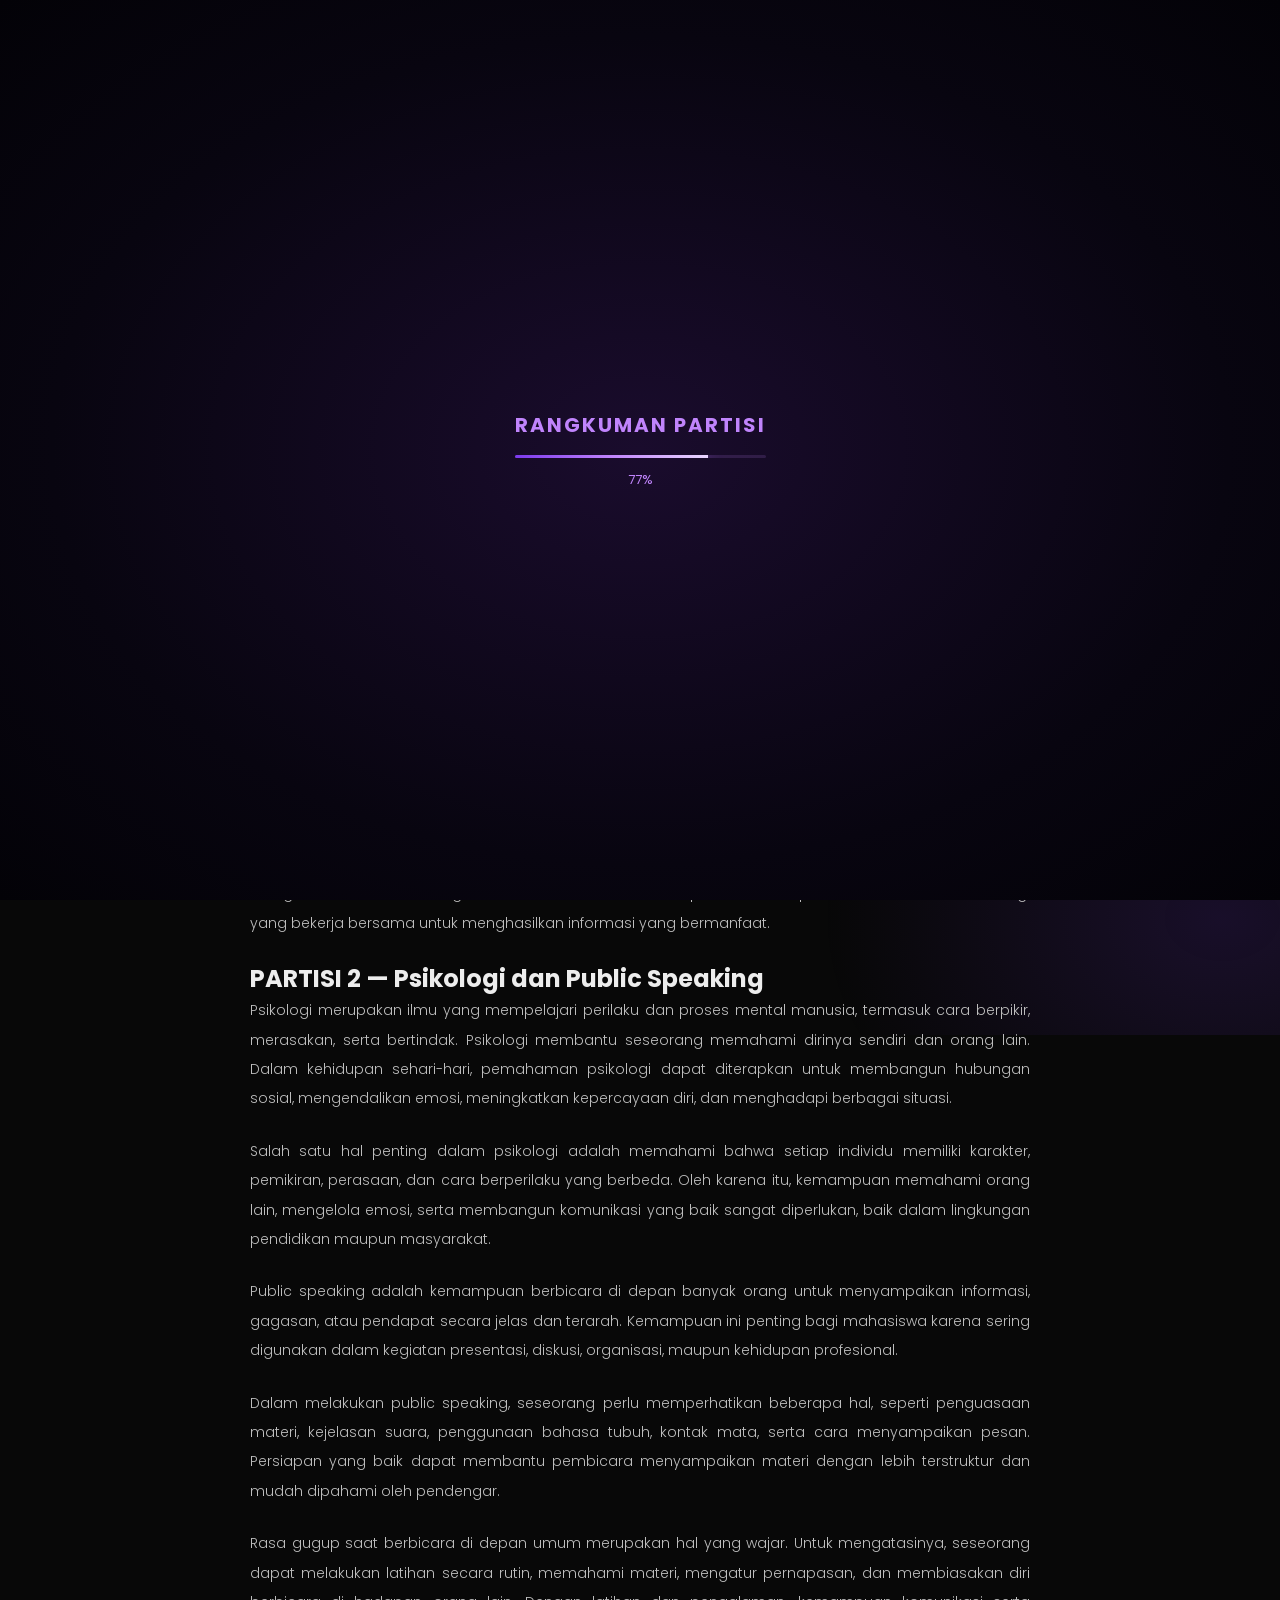
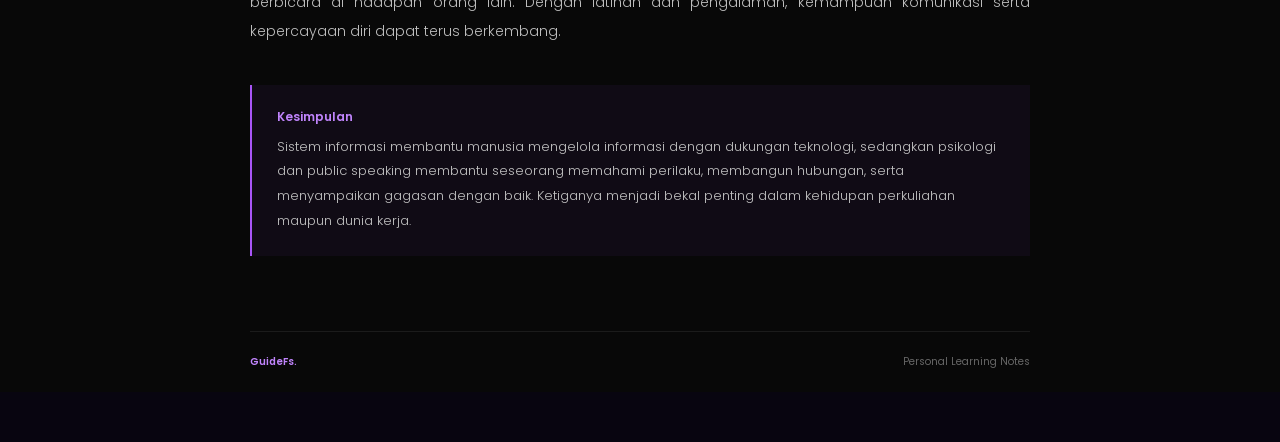
==== partisi.html @ 825eb3b6 "Simpan project lokal" ====
<!DOCTYPE html>
<html lang="id">
<head>
    <meta charset="UTF-8">
    <meta name="viewport" content="width=device-width, initial-scale=1.0">
    <title>Partisi | GuideFs</title>

    <link rel="stylesheet" href="style.css">
    <link rel="stylesheet" href="partisi.css">

    <link rel="preconnect" href="https://fonts.googleapis.com">
    <link rel="preconnect" href="https://fonts.gstatic.com" crossorigin>
    <link href="https://fonts.googleapis.com/css2?family=Poppins:wght@300;400;500;600;700&display=swap" rel="stylesheet">

    <link rel="stylesheet"
        href="https://cdnjs.cloudflare.com/ajax/libs/font-awesome/6.5.0/css/all.min.css">
</head>
<body class="partisi-page">
<!-- PARTISI LOADER -->
<div id="partisi-loader">
    <div class="minimal-loader">
        <h1 id="loader-title">RANGKUMAN PARTISI</h1>

        <div class="loader-progress">
            <div class="loader-progress-fill"></div>
        </div>

        <span id="loader-percent">0%</span>
    </div>
</div>

    <header class="partisi-navbar">
        <a href="index.html" class="partisi-logo">Hello i'm <span>Azpri</span></a>

        <a href="index.html" class="partisi-back">
            <i class="fa-solid fa-arrow-left"></i>
            Kembali
        </a>
    </header>

    <main class="partisi-container">

        <div class="partisi-heading">
            <span class="partisi-label">CATATAN MATERI</span>
            <h1>Partisi 1 & 2</h1>
            <p>Rangkuman materi pembelajaran.</p>
        </div>

        <article class="partisi-content">

    <h2>PARTISI 1 — Pengenalan Sistem Informasi</h2>

    <p>
        Sistem Informasi merupakan suatu sistem yang digunakan untuk
        mengumpulkan, mengolah, menyimpan, dan menyebarkan informasi
        guna membantu seseorang atau organisasi dalam menjalankan
        kegiatan serta mengambil keputusan. Sistem informasi
        melibatkan beberapa komponen yang saling berhubungan,
        yaitu manusia, perangkat keras, perangkat lunak, data,
        dan jaringan.
    </p>

    <p>
        Dalam kehidupan sehari-hari, sistem informasi dapat ditemukan
        di berbagai bidang, seperti pendidikan, kesehatan, bisnis,
        dan pemerintahan. Contohnya adalah sistem informasi akademik
        yang digunakan mahasiswa untuk melihat jadwal kuliah,
        nilai, dan informasi perkuliahan. Dengan adanya sistem
        informasi, pekerjaan dapat dilakukan secara lebih cepat,
        terstruktur, dan efisien.
    </p>

    <p>
        Tujuan utama sistem informasi adalah menyediakan informasi
        yang akurat, relevan, dan tepat waktu. Selain itu, sistem
        informasi juga membantu meningkatkan produktivitas,
        mempermudah komunikasi, serta mendukung proses pengambilan
        keputusan. Oleh karena itu, sistem informasi memiliki
        peran penting dalam perkembangan teknologi dan kehidupan
        modern.
    </p>

    <p>
        Sistem informasi dan teknologi informasi merupakan dua
        hal yang saling berkaitan, tetapi memiliki pengertian
        berbeda. Teknologi informasi berfokus pada penggunaan
        perangkat dan teknologi untuk mengolah informasi,
        sedangkan sistem informasi mencakup keseluruhan proses,
        manusia, dan teknologi yang bekerja bersama untuk
        menghasilkan informasi yang bermanfaat.
    </p>

    <h2>PARTISI 2 — Psikologi dan Public Speaking</h2>

    <p>
        Psikologi merupakan ilmu yang mempelajari perilaku dan
        proses mental manusia, termasuk cara berpikir, merasakan,
        serta bertindak. Psikologi membantu seseorang memahami
        dirinya sendiri dan orang lain. Dalam kehidupan sehari-hari,
        pemahaman psikologi dapat diterapkan untuk membangun
        hubungan sosial, mengendalikan emosi, meningkatkan
        kepercayaan diri, dan menghadapi berbagai situasi.
    </p>

    <p>
        Salah satu hal penting dalam psikologi adalah memahami
        bahwa setiap individu memiliki karakter, pemikiran,
        perasaan, dan cara berperilaku yang berbeda. Oleh karena
        itu, kemampuan memahami orang lain, mengelola emosi,
        serta membangun komunikasi yang baik sangat diperlukan,
        baik dalam lingkungan pendidikan maupun masyarakat.
    </p>

    <p>
        Public speaking adalah kemampuan berbicara di depan
        banyak orang untuk menyampaikan informasi, gagasan,
        atau pendapat secara jelas dan terarah. Kemampuan ini
        penting bagi mahasiswa karena sering digunakan dalam
        kegiatan presentasi, diskusi, organisasi, maupun
        kehidupan profesional.
    </p>

    <p>
        Dalam melakukan public speaking, seseorang perlu
        memperhatikan beberapa hal, seperti penguasaan materi,
        kejelasan suara, penggunaan bahasa tubuh, kontak mata,
        serta cara menyampaikan pesan. Persiapan yang baik
        dapat membantu pembicara menyampaikan materi dengan
        lebih terstruktur dan mudah dipahami oleh pendengar.
    </p>

    <p>
        Rasa gugup saat berbicara di depan umum merupakan hal
        yang wajar. Untuk mengatasinya, seseorang dapat
        melakukan latihan secara rutin, memahami materi,
        mengatur pernapasan, dan membiasakan diri berbicara
        di hadapan orang lain. Dengan latihan dan pengalaman,
        kemampuan komunikasi serta kepercayaan diri dapat
        terus berkembang.
    </p>

    <div class="partisi-note">
        <span>Kesimpulan</span>
        <p>
            Sistem informasi membantu manusia mengelola informasi
            dengan dukungan teknologi, sedangkan psikologi dan
            public speaking membantu seseorang memahami perilaku,
            membangun hubungan, serta menyampaikan gagasan dengan
            baik. Ketiganya menjadi bekal penting dalam kehidupan
            perkuliahan maupun dunia kerja.
        </p>
    </div>

</article>

        <footer class="partisi-footer">
            <span>GuideFs.</span>
            <span>Personal Learning Notes</span>
        </footer>

    </main>

    <script src="partisi.js"></script>
</body>
</html>
---- style.css ----
@import url('https://fonts.googleapis.com/css2?family=Poppins:wght@300;400;500;600;700;800&display=swap');

* {
    margin: 0;
    padding: 0;
    box-sizing: border-box;
    font-family: 'Poppins', sans-serif;
}

:root {
    --bg: #080808;
    --panel: #101010;
    --cyan: #00ffd5;
    --text: #ffffff;
    --muted: #cccccc;
}

html {
    min-height: 100%;
    background: #080808;
    scroll-behavior: smooth;
}


html {
    scrollbar-width: none;
}

html::-webkit-scrollbar,
body::-webkit-scrollbar {
    display: none;
}

body {
    min-height: 100vh;
    margin: 0;
    position: relative;
    isolation: isolate;
    background: #080808;
    color: white;
    overflow-x: hidden;
}

/* BACKGROUND GLOW — LEMBUT DAN DINAMIS */

body::before {
    content: "";
    position: fixed;
    inset: -15%;
    z-index: -1;
    pointer-events: none;

    background:
        radial-gradient(
            ellipse at 12% 12%,
            rgba(0, 25, 213, 0.02),
            transparent 35%
        ),
        radial-gradient(
            ellipse at 85% 48%,
            rgba(0, 25, 10, 0.001),
            transparent 32%
        ),
        radial-gradient(
            ellipse at 42% 88%,
            rgba(0, 10, 10, 0.022),
            transparent 8%
        );

    animation: backgroundFlow 22s ease-in-out infinite alternate;
    will-change: transform;
}


/* LOADER */

#loader {
    position: fixed;
    inset: 0;
    background: #000;
    display: flex;
    justify-content: center;
    align-items: center;
    z-index: 10000;
    transition: transform .7s ease, opacity .7s ease;
}

#loader.fade-out {
    transform: translateY(-100%);
    pointer-events: none;
}

.loader-content {
    text-align: center;
    padding: 20px;
}

.anim-sub {
    color: var(--cyan);
    letter-spacing: 3px;
    display: inline-block;
    margin: 0 3px;
    font-size: 17px;
}

.anim-title {
    font-size: clamp(1.7rem, 5vw, 3rem);
    margin: 12px 0;
}

.loading-bar {
    width: 0;
    max-width: 100%;
    height: 3px;
    margin: 0 auto;
    background: var(--cyan);
    box-shadow: 0 0 15px var(--cyan);
    animation: fillBar 1.6s 1.3s forwards;
}

@keyframes fillBar {
    to {
        width: 100%;
    }
}



/* ===== LIQUID GLASS NAVBAR ===== */

.navbar {
    position: fixed;
    top: 18px;
    left: 50%;
    transform: translateX(-50%);
    z-index: 9999;
    width: max-content;
    max-width: calc(100% - 24px);
    padding: 0;
    background: transparent;
    border: none;
}

.nav-links {
    position: relative;
    isolation: isolate;
    display: flex;
    align-items: center;
    justify-content: center;
    gap: 3px;
    padding: 6px;
    border: 1px solid rgba(255, 255, 255, .2);
    border-radius: 50px;
    overflow: visible;

    background:
        linear-gradient(
            120deg,
            rgba(181, 108, 255, .18),
            rgba(120, 70, 255, .16),
            rgba(255, 80, 190, .12)
        ),
        rgba(15, 15, 25, .55);

    backdrop-filter: blur(28px) saturate(190%);
    -webkit-backdrop-filter: blur(28px) saturate(190%);

    box-shadow:
        0 8px 30px rgba(0, 0, 0, .25),
        inset 0 1px 1px rgba(255, 255, 255, .2);
}

.nav-links a {
    position: relative;
    z-index: 2;
    padding: 10px 15px;
    color: rgba(255, 255, 255, .72);
    font-size: 13px;
    font-weight: 500;
    white-space: nowrap;
    text-decoration: none;
    transform: none;
    transition: color .35s ease;
    -webkit-tap-highlight-color: transparent;
}

.nav-links a::after {
    display: none !important;
    content: none !important;
}

.nav-links a:hover,
.nav-links a.active {
    color: #fff;
}

/* ===== PURPLE GLASS INDICATOR ===== */

.nav-indicator {
    position: absolute;
    z-index: 1;
    top: 5px;
    left: 0;
    width: 0;
    height: calc(100% - 10px);
    border-radius: 40px;
    pointer-events: none;

    background: linear-gradient(
        130deg,
        rgba(181, 108, 255, .35),
        rgba(125, 85, 255, .34),
        rgba(255, 80, 190, .25)
    );

    border: 1px solid rgba(255, 255, 255, .25);

    box-shadow:
        0 0 16px rgba(181, 108, 255, .15),
        inset 0 1px 2px rgba(255, 255, 255, .3);

    transition:
        transform 750ms cubic-bezier(.16, 1, .3, 1),
        width 600ms cubic-bezier(.16, 1, .3, 1),
        box-shadow 500ms ease,
        filter 500ms ease;

    will-change: transform, width;
}

/* ===== HOVER GLASS ===== */

@media (hover: hover) and (pointer: fine) {
    .nav-links:has(a:hover) .nav-indicator {
        filter: brightness(1.2);
        box-shadow:
            0 0 22px rgba(181, 108, 255, .32),
            inset 0 1px 3px rgba(255, 255, 255, .4);
    }
}

/* ===== MOBILE NAVBAR ===== */

@media (max-width: 768px) {
    .navbar {
        top: auto;
        bottom: calc(22px + env(safe-area-inset-bottom));
        left: 50%;
        right: auto;
        transform: translateX(-50%);
        max-width: calc(100vw - 16px);
    }

    .nav-links {
        gap: 0;
        padding: 5px;
        max-width: calc(100vw - 16px);
    }

    .nav-links a {
        padding: 10px clamp(7px, 2.2vw, 12px);
        font-size: clamp(10px, 2.8vw, 12px);
    }

    .nav-indicator {
        top: 5px;
        height: calc(100% - 10px);
    }
}

@media (prefers-reduced-motion: reduce) {
    .nav-indicator {
        transition: none;
    }
}



/* HOME */

.hero {
    min-height: 100vh;
    display: flex;
    align-items: center;
    padding: 100px 6% 60px;
    gap: 3rem;
    background: transparent;
}

.hero-text {
    flex: 1;
    min-width: 0;
}

.hero-text h1 {
    font-size: clamp(32px, 4vw, 50px);
    font-weight: 700;
    line-height: 1.2;
}

.hero-text h3 {
    font-size: 25px;
    margin: 10px 0;
}

.typing-text {
    color: var(--cyan);
    text-shadow: 0 0 20px var(--cyan);
}

.hero-text p {
    margin: 20px 0;
    line-height: 1.8;
    color: #eee;
    overflow-wrap: anywhere;
}

/* GUIDEFs OFFICIAL — TYPING */

.typing {
    margin-top: 5px;
    margin-bottom: 5px;
    color: #ffffff;
    border-right: 1px solid #ffffff;
    white-space: nowrap;
    overflow: hidden;
    width: 0;
    animation:
        typing 5s steps(21) forwards,
        blink 0.7s steps(1) 6,
        hideCursor 0s 4s forwards;
    text-align: left !important;
    display: block;
}

@keyframes typing {
    from {
        width: 0;
    }

    to {
        width: 195px;
    }
}

@keyframes blink {
    50% {
        border-color: transparent;
    }
}

@keyframes hideCursor {
    to {
        border-right: none;
    }
}

.social-icons {
    display: flex;
    flex-wrap: wrap;
    gap: 15px;
    margin: 25px 0 30px;
}

.social-icons a {
    display: inline-flex;
    justify-content: center;
    align-items: center;
    width: 45px;
    height: 45px;
    border: 2px solid var(--cyan);
    border-radius: 10px;
    color: var(--cyan);
    text-decoration: none;
    transition: .3s ease;
}

.social-icons a:hover {
    transform: translateY(-4px);
    background: var(--cyan);
    color: #080808;
    box-shadow: 0 0 25px #00ffd577;
}

.social-icons .ig:hover {
    background: #080808;
    color: #e1306c;
    border-color: #e1306c;
    box-shadow: 0 0 20px #e1306c66;
}

.social-icons .tt:hover {
    background: #080808;
    color: white;
    border-color: white;
}

.social-icons .wa:hover {
    background: #080808;
    color: #25de66;
    border-color: #25de66;
}

.btn-hire {
    display: inline-block;
    padding: 11px 40px;
    background: var(--cyan);
    color: #080808;
    text-decoration: none;
    border-radius: 30px;
    font-weight: 600;
    box-shadow: 0 0 10px #00ffd577;
    transition: .3s ease;
}

.btn-hire:hover {
    background: #080808;
    color: var(--cyan);
    box-shadow: 0 0 20px #00ffd577;
    transform: translateY(-3px);
}

.hero-img {
    flex: 1;
    display: flex;
    justify-content: center;
    align-items: center;
    min-width: 0;
}

.img-box {
    width: 300px;
    height: 300px;
    border-radius: 50%;
    border: 2px solid #00ffd573;
    overflow: hidden;
    box-shadow: 0 0 25px #00ffd5a0;
    transition: .3s ease-in-out;
}

.img-box:hover {
    transform: scale(.96);
    box-shadow: 0 0 45px #00ffd5;
}

.img-box img {
    width: 100%;
    height: 100%;
    object-fit: cover;
}

/* ABOUT ME */

.about {
    min-height: 100vh;
    display: flex;
    justify-content: center;
    align-items: center;
    background: transparent;
    padding: 110px 8%;
}

.about-container {
    width: 100%;
    max-width: 1200px;
    display: flex;
    align-items: center;
    gap: 4rem;
}

.about-img,
.about-text {
    flex: 1;
    min-width: 0;
}

.about-img {
    display: flex;
    justify-content: center;
}

.about-img img {
    width: 300px;
    height: 300px;
    border-radius: 30%;
    border: 5px solid var(--cyan);
    box-shadow: 0 0 30px #00ffd577;
    object-fit: cover;
    transition: .4s ease;
}

.about-img img:hover {
    box-shadow: 0 0 50px var(--cyan);
    transform: scale(.97);
}

.about-text h2 {
    font-size: 45px;
    margin-bottom: 10px;
}

.about-text h2 span,
.section-container h2 span,
.contact-container h2 span {
    color: var(--cyan);
}

.about-text h3 {
    font-size: 16px;
    line-height: 1.8;
    color: #ccc;
    margin-bottom: 25px;
}

.about-text p {
    font-size: 15px;
    line-height: 1.8;
    color: #ccc;
    margin-bottom: 22px;
}


/* ===== EDUCATION SECTION ===== */

.education-section {
    width: 100%;
    padding: 60px 8% 110px;
    background: transparent;
}

.education-section .education {
    width: 100%;
    max-width: 1000px;
    margin: 0 auto;
}

.education-header {
    text-align: center;
    margin-bottom: 45px;
}

.education-header h2 {
    color: white;
    font-size: clamp(34px, 4vw, 45px);
    margin-bottom: 15px;
}

.education-header h2 span {
    color: var(--cyan);
}

.education-description {
    color: #aaa;
    font-size: 14px;
    line-height: 1.8;
}

.education-timeline {
    position: relative;
    display: grid;
    gap: 22px;
    max-width: 800px;
    margin: 0 auto;
}

.education-timeline::before {
    content: "";
    position: absolute;
    left: 27px;
    top: 28px;
    bottom: 28px;
    width: 2px;
    background: linear-gradient(
        to bottom,
        var(--cyan),
        rgba(0, 255, 213, .08)
    );
}

.education-item {
    position: relative;
    display: grid;
    grid-template-columns: 56px minmax(0, 1fr);
    gap: 18px;
    align-items: start;
}

.education-marker {
    position: relative;
    z-index: 1;
    display: flex;
    justify-content: center;
    align-items: center;
    width: 56px;
    height: 56px;
    color: var(--cyan);
    background: #101010;
    border: 1px solid #00ffd577;
    border-radius: 50%;
    box-shadow: 0 0 18px #00ffd51c;
}

.education-card {
    min-width: 0;
    padding: 24px 27px;
    background: linear-gradient(
        135deg,
        rgba(16, 16, 16, .98),
        rgba(10, 15, 14, .95)
    );
    border: 1px solid #00ffd52b;
    border-radius: 14px;
    transition: border-color .3s ease, box-shadow .3s ease;
}

.education-card:hover {
    border-color: #00ffd5a0;
    box-shadow: 0 0 25px #00ffd511;
}

.education-number {
    display: block;
    color: var(--cyan);
    font-size: 10px;
    letter-spacing: 2px;
}

.education-card h3 {
    color: white;
    font-size: 19px;
    margin: 10px 0 7px;
}

.education-place {
    color: #ccc;
    font-size: 14px;
    line-height: 1.7;
}

.education-major {
    color: #999;
    font-size: 13px;
    line-height: 1.7;
    margin-top: 5px;
}

.education-status {
    display: inline-block;
    margin-top: 15px;
    padding: 6px 11px;
    color: var(--cyan);
    background: #00ffd50b;
    border: 1px solid #00ffd544;
    border-radius: 5px;
    font-size: 10px;
    letter-spacing: 1px;
}

.education-current {
    border-color: #00ffd577;
    box-shadow: inset 3px 0 0 var(--cyan);
}

@media (max-width: 768px) {
    .education-section {
        padding: 35px 7% 80px;
    }

    .education-header {
        margin-bottom: 30px;
    }

    .education-timeline {
        gap: 17px;
    }

    .education-timeline::before {
        left: 21px;
    }

    .education-item {
        grid-template-columns: 44px minmax(0, 1fr);
        gap: 12px;
    }

    .education-marker {
        width: 44px;
        height: 44px;
        font-size: 14px;
    }

    .education-card {
        padding: 19px 16px;
    }

    .education-card h3 {
        font-size: 16px;
    }

    .education-number {
        font-size: 9px;
        letter-spacing: 1px;
    }

    .education-place,
    .education-major {
        font-size: 13px;
    }
}


/* INTERESTS & PORTFOLIO */

.hobbies,
.portfolio {
    min-height: 100vh;
    padding: 120px 8%;
    display: flex;
    align-items: center;
    background: transparent;
}

.section-container {
    width: 100%;
    max-width: 1200px;
    margin: auto;
}

.section-label {
    color: var(--cyan);
    letter-spacing: 4px;
    font-size: 12px;
    font-weight: 600;
    margin-bottom: 12px;
}

.section-container h2,
.contact-container h2 {
    color: white;
    font-size: clamp(34px, 4vw, 45px);
    margin-bottom: 15px;
}

.section-description {
    max-width: 650px;
    color: #aaa;
    line-height: 1.8;
    margin-bottom: 40px;
}

.hobby-grid,
.portfolio-grid {
    display: grid;
    grid-template-columns: repeat(2, minmax(0, 1fr));
    gap: 28px;
}

.hobby-card,
.portfolio-card {
    min-width: 0;
    background: #101010;
    border: 1px solid #00ffd52b;
    border-radius: 18px;
    overflow: hidden;
    transition:
        transform .35s ease,
        border-color .35s ease,
        box-shadow .35s ease;
}

.hobby-card:hover,
.portfolio-card:hover {
    transform: translateY(-7px);
    border-color: var(--cyan);
    box-shadow: 0 0 25px #00ffd522;
}

.hobby-image {
    width: 100%;
    height: 280px;
    overflow: hidden;
    background: #151515;
}

.hobby-image img {
    display: block;
    width: 100%;
    height: 100%;
    object-fit: cover;
    transition: transform .5s ease;
}

.hobby-card:hover .hobby-image img {
    transform: scale(1.05);
}

.hobby-info {
    padding: 25px;
}

.hobby-info i {
    color: var(--cyan);
    font-size: 25px;
    margin-bottom: 15px;
}

.hobby-info h3,
.portfolio-card h3 {
    color: white;
    font-size: 21px;
    margin-bottom: 10px;
}

.hobby-info p,
.portfolio-card p {
    color: #aaa;
    line-height: 1.8;
    font-size: 14px;
}

.portfolio-card {
    padding: 35px;
}

.portfolio-number {
    display: block;
    color: var(--cyan);
    font-size: 12px;
    letter-spacing: 2px;
    margin-bottom: 25px;
}

.portfolio-icon {
    color: var(--cyan);
    font-size: 32px;
    margin-bottom: 18px;
}

.portfolio-card h3 {
    margin-top: 10px;
}

.portfolio-tag {
    display: inline-block;
    color: var(--cyan);
    border: 1px solid #00ffd555;
    border-radius: 30px;
    padding: 7px 14px;
    font-size: 12px;
    margin-top: 22px;
}

/* CONTACT */

.contact {
    min-height: 100vh;
    padding: 120px 8%;
    display: flex;
    align-items: center;
    justify-content: center;
    background: transparent;
}

.contact-container {
    width: 100%;
    max-width: 900px;
    margin: auto;
    text-align: center;
}

.contact-container .section-description {
    margin: 0 auto 40px;
}

.contact-list {
    display: grid;
    grid-template-columns: repeat(2, minmax(0, 1fr));
    gap: 18px;
    text-align: left;
}

.contact-item {
    min-width: 0;
    display: flex;
    align-items: center;
    gap: 18px;
    padding: 22px;
    background: #101010;
    border: 1px solid #00ffd533;
    border-radius: 14px;
    color: white;
    text-decoration: none;
    transition: .3s ease;
}

.contact-item:hover {
    border-color: var(--cyan);
    box-shadow: 0 0 20px #00ffd522;
    transform: translateY(-4px);
}

.contact-item > i {
    flex-shrink: 0;
    color: var(--cyan);
    font-size: 25px;
    width: 30px;
    text-align: center;
}

.contact-item span {
    display: flex;
    flex-direction: column;
    gap: 5px;
    min-width: 0;
}

.contact-item small {
    color: #999;
}

.contact-item strong {
    font-size: 14px;
    overflow-wrap: anywhere;
}

.contact-footer {
    color: #777;
    font-size: 13px;
    margin-top: 55px;
}

/* SCROLL ANIMATION */

.imageReveal {
    animation: imageReveal both;
    animation-timeline: view(90% auto);
}

@keyframes imageReveal {
    from {
        filter: saturate(0) contrast(2) brightness(.5);
        opacity: 0;
        transform: translateY(35px);
    }

    to {
        filter: none;
        opacity: 1;
        transform: translateY(0);
    }
}

/* ENTRANCE ANIMATIONS */

.fadeup,
.fadeup1,
.fadeup2,
.fadeup3,
.fadeup4 {
    opacity: 0;
    animation: fadeUp 1s ease forwards;
}

.fadeup {
    animation-delay: 2.69s;
}

.fadeup1 {
    animation-delay: 2.77s;
}

.fadeup2 {
    animation-delay: 2.85s;
}

.fadeup3 {
    animation-delay: 2.93s;
}

.fadeup4 {
    animation-delay: 3.01s;
}

@keyframes fadeUp {
    from {
        opacity: 0;
        transform: translateY(35px);
    }

    65% {
        opacity: 1;
        transform: translateY(-4px);
    }

    to {
        opacity: 1;
        transform: translateY(0);
    }
}

.fadeup-leader {
    opacity: 0;
    animation: fadeUp 1s ease 1.2s forwards;
}

.fade-right,
.fade-right1,
.fade-right2 {
    opacity: 0;
    animation: fadeRight 1s ease forwards;
}

.fade-right1 {
    animation-delay: .2s;
}

.fade-right2 {
    animation-delay: .35s;
}

@keyframes fadeRight {
    from {
        opacity: 0;
        transform: translateX(-25px);
    }

    to {
        opacity: 1;
        transform: translateX(0);
    }
}

.zoom-out {
    opacity: 0;
    animation: zoomOut 1.3s ease 2.6s forwards;
}

@keyframes zoomOut {
    0% {
        transform: scale(1.35);
        opacity: 0;
    }

    55% {
        transform: scale(.92);
        opacity: 1;
    }

    100% {
        transform: scale(1);
        opacity: 1;
    }
}

/* MOBILE RESPONSIVE */

@media (max-width: 992px) {
    .about-container {
        gap: 2.5rem;
    }

    .about-img img {
        width: 250px;
        height: 250px;
    }

    .about-text h2 {
        font-size: 36px;
    }
}

@media (max-width: 768px) {
    .hero {
        min-height: 100vh;
        flex-direction: column;
        justify-content: center;
        align-items: flex-start;
        padding: 120px 7% 70px;
        gap: 45px;
    }

    .hero-text {
        width: 100%;
    }

    .hero-text h1 {
        font-size: clamp(32px, 8vw, 42px);
    }

    .hero-text h3 {
        font-size: 20px;
    }

    .hero-text p {
        font-size: 14px;
    }

    .hero-img {
        width: 100%;
    }

    .img-box {
        width: 190px;
        height: 190px;
    }

    .about {
        padding: 110px 7%;
    }

    .about-container {
        flex-direction: column;
        text-align: center;
        gap: 35px;
    }

    .about-img img {
        width: 230px;
        height: 230px;
    }

    .about-text h2 {
        font-size: 35px;
    }

    .about-text p {
        font-size: 14px;
        text-align: left;
    }

    .hobbies,
    .portfolio,
    .contact {
        padding: 110px 7%;
    }

    .hobby-grid,
    .portfolio-grid,
    .contact-list {
        grid-template-columns: 1fr;
    }

    .hobby-image {
        height: 240px;
    }

    .portfolio-card {
        padding: 28px;
    }

    .section-description {
        font-size: 14px;
    }

    .contact-item {
        padding: 18px;
    }
}

/* TYPING EFFECT — POSISI STABIL */

.hero-text h1.hero-text {
    min-height: 1.2em;
}

.typing-text {
    display: inline-block;
    min-width: 9ch;
    white-space: nowrap;
    vertical-align: baseline;
    color: #00ffd5;
    text-shadow: 0 0 20px #00ffd5;
}

.typing-text::after {
    content: "";
    display: inline-block;
    width: 2px;
    height: 0.85em;
    margin-left: 4px;
    vertical-align: -0.05em;
    background: #00ffd5;
    animation: typingCursor 0.7s steps(1) infinite;
}

@keyframes typingCursor {
    50% {
        opacity: 0;
    }
}

@media (max-width: 768px) {
    .typing-text {
        min-width: 0;
    }

    .hero-text h1.hero-text {
        min-height: 1.2em;
    }
}

/* REDUCE MOTION */

@media (prefers-reduced-motion: reduce) {
    html {
        scroll-behavior: auto;
    }

    *,
    *::before,
    *::after {
        animation-duration: .01ms !important;
        animation-iteration-count: 1 !important;
        transition-duration: .01ms !important;
    }
}


/* ===== INTEREST GALLERY ===== */

.gallery-category {
    margin-top: 48px;
}

.gallery-heading {
    display: flex;
    justify-content: space-between;
    align-items: flex-end;
    gap: 20px;
    margin-bottom: 22px;
}

.gallery-index {
    display: block;
    color: var(--cyan);
    font-size: 11px;
    letter-spacing: 3px;
    margin-bottom: 10px;
}

.gallery-heading h3 {
    color: #fff;
    font-size: clamp(22px, 3vw, 30px);
    margin-bottom: 8px;
}

.gallery-heading h3 i {
    color: var(--cyan);
    margin-right: 8px;
}

.gallery-heading p {
    color: #999;
    font-size: 13px;
    line-height: 1.8;
}

.photo-count {
    flex-shrink: 0;
    color: var(--cyan);
    border: 1px solid #00ffd544;
    border-radius: 30px;
    padding: 8px 13px;
    font-size: 10px;
    letter-spacing: 1px;
}

.interest-gallery {
    display: grid;
    grid-template-columns: 1.35fr 1fr 1fr;
    gap: 16px;
}

.gallery-photo {
    position: relative;
    display: block;
    min-width: 0;
    height: 235px;
    overflow: hidden;
    border: 1px solid #00ffd52b;
    border-radius: 14px;
    background: #101010;
    text-decoration: none;
    isolation: isolate;
}

.gallery-photo:first-child {
    height: 270px;
}

.gallery-photo img {
    width: 100%;
    height: 100%;
    display: block;
    object-fit: cover;
    transition: transform .55s ease, filter .4s ease;
}

.photo-overlay {
    position: absolute;
    inset: 0;
    display: flex;
    justify-content: center;
    align-items: center;
    gap: 9px;
    color: white;
    font-size: 13px;
    background: linear-gradient(
        to top,
        rgba(0, 0, 0, .8),
        rgba(0, 0, 0, .05) 75%
    );
    opacity: 0;
    transition: opacity .35s ease;
}

.gallery-photo:hover {
    border-color: var(--cyan);
    box-shadow: 0 0 22px #00ffd51c;
}

.gallery-photo:hover img {
    transform: scale(1.07);
    filter: brightness(.7);
}

.gallery-photo:hover .photo-overlay {
    opacity: 1;
}

.ml-category {
    margin-top: 65px;
}

.ml-gallery .gallery-photo {
    border-color: #a58aff35;
}

.ml-gallery .gallery-photo:hover {
    border-color: #a58aff;
    box-shadow: 0 0 22px #a58aff20;
}

.ml-category .gallery-index,
.ml-category .gallery-heading h3 i,
.ml-category .photo-count {
    color: #b49aff;
}

.ml-category .photo-count {
    border-color: #b49aff55;
}


/* ===== ACHIEVEMENT PORTFOLIO HORIZONTAL ===== */

.portfolio-grid {
    display: grid;
    grid-template-columns: repeat(3, minmax(0, 1fr));
    gap: 22px;
    overflow: visible;
}

.portfolio-grid::-webkit-scrollbar {
    display: none;
}

.portfolio-grid:active {
    cursor: grabbing;
}

.achievement-card {
    flex: 0 0 calc(50% - 11px);
    min-width: 0;
    padding: 0;
    scroll-snap-align: start;
    user-select: none;
}

.achievement-image {
    position: relative;
    height: 250px;
    overflow: hidden;
    background: #151515;
}

.achievement-image img {
    display: block;
    width: 100%;
    height: 100%;
    object-fit: cover;
    transition: transform .5s ease;
    -webkit-user-drag: none;
    pointer-events: none;
}

.achievement-card:hover .achievement-image img {
    transform: scale(1.05);
}

.achievement-level {
    position: absolute;
    left: 16px;
    bottom: 16px;
    padding: 7px 12px;
    color: var(--cyan);
    background: rgba(8, 8, 8, .85);
    border: 1px solid #00ffd555;
    border-radius: 5px;
    font-size: 10px;
    letter-spacing: 1.5px;
}

.achievement-info {
    padding: 27px;
}

.achievement-info .portfolio-number {
    margin-bottom: 14px;
}

.achievement-info .portfolio-tag {
    margin-top: 18px;
}

@media (max-width: 768px) {
    .achievement-card {
        flex-basis: 85%;
    }

    .achievement-image {
        height: 220px;
    }

    .achievement-info {
        padding: 22px;
    }
}

/* Atur posisi foto Achievement 3 */
.achievement-card:nth-child(3) .achievement-image img {
    object-position: center 80%;
}


/* ===== RESPONSIVE GALLERY ===== */

@media (max-width: 768px) {
    .gallery-category {
        margin-top: 35px;
    }

    .gallery-heading {
        align-items: flex-start;
    }

    .gallery-heading p {
        max-width: 100%;
    }

    .photo-count {
        font-size: 9px;
        padding: 7px 9px;
    }

    .interest-gallery {
        grid-template-columns: repeat(2, minmax(0, 1fr));
        gap: 10px;
    }

    .gallery-photo,
    .gallery-photo:first-child {
        height: 170px;
    }

    .gallery-photo:first-child {
        grid-column: 1 / -1;
        height: 230px;
    }

    .ml-category {
        margin-top: 48px;
    }

    .achievement-image {
        height: 220px;
    }

    .achievement-info {
        padding: 22px;
    }

    .photo-overlay {
        opacity: 1;
        font-size: 11px;
    }
}

@media (max-width: 380px) {
    .gallery-heading {
        flex-direction: column;
        gap: 12px;
    }

    .gallery-photo,
    .gallery-photo:first-child {
        height: 150px;
    }

    .gallery-photo:first-child {
        height: 200px;
    }
}


/* ASTROPHOTOGRAPHY HORIZONTAL GALLERY */
.astro-gallery {
    width: 100%;
    margin-top: 35px;
    overflow: hidden;
}

.astro-gallery-header {
    display: flex;
    align-items: end;
    justify-content: space-between;
    gap: 20px;
    margin-bottom: 22px;
}

.astro-gallery-header h3 {
    color: white;
    font-size: clamp(24px, 3vw, 34px);
    margin: 8px 0;
}

.astro-gallery-header h3 span {
    color: var(--cyan);
}

.astro-gallery-header p:not(.section-label) {
    color: #999;
    font-size: 13px;
}

.astro-controls {
    display: flex;
    gap: 10px;
    flex-shrink: 0;
}

.astro-arrow {
    width: 42px;
    height: 42px;
    border: 1px solid #00ffd566;
    border-radius: 50%;
    background: #0b0b0b;
    color: var(--cyan);
    font-size: 20px;
    cursor: pointer;
    transition: .3s ease;
}

.astro-arrow:hover {
    background: var(--cyan);
    color: #050505;
    box-shadow: 0 0 18px #00ffd566;
}

.astro-track {
    display: flex;
    gap: 18px;
    overflow-x: auto;
    overflow-y: hidden;
    padding: 5px 2px 18px;
    scroll-snap-type: x mandatory;
    scroll-behavior: smooth;
    scrollbar-width: thin;
    scrollbar-color: var(--cyan) #1b1b1b;
}

.astro-card {
    position: relative;
    flex: 0 0 280px;
    height: 350px;
    overflow: hidden;
    border: 1px solid #00ffd533;
    border-radius: 14px;
    background: #101010;
    scroll-snap-align: start;
    transition: border-color .3s ease;
}

.astro-card:hover {
    border-color: var(--cyan);
}

.astro-card img {
    width: 100%;
    height: 100%;
    display: block;
    object-fit: cover;
    transition: transform .5s ease;
}

.astro-card:hover img {
    transform: scale(1.06);
}

.astro-card::after {
    content: "";
    position: absolute;
    inset: 45% 0 0;
    background: linear-gradient(transparent, #000c);
    pointer-events: none;
}

.astro-card span {
    position: absolute;
    z-index: 1;
    bottom: 17px;
    left: 17px;
    color: white;
    font-size: 10px;
    letter-spacing: 2px;
}

.astro-hint {
    color: #777;
    text-align: center;
    font-size: 11px;
    margin-top: 12px;
}

@media (max-width: 768px) {
    .astro-gallery-header {
        align-items: center;
    }

    .astro-gallery-header h3 {
        font-size: 24px;
    }

    .astro-arrow {
        width: 36px;
        height: 36px;
    }

    .astro-card {
        flex-basis: 78%;
        height: 300px;
    }

    .astro-track {
        gap: 13px;
    }
}



/* ===== GUIDEFs — NEON PURPLE MLBB THEME ===== */

@import url('https://fonts.googleapis.com/css2?family=Orbitron:wght@400;500;600;700;800;900&family=Poppins:wght@300;400;500;600;700;800&display=swap');

:root {
    --bg: #080510;
    --panel: #100a1c;
    --cyan: #b56cff;
    --text: #ffffff;
    --muted: #c9bbdc;
}

/* BACKGROUND */
html {
    background: #080510;
    scrollbar-color: #000000 #100a1c;
}

body {
    background: #080510;
    color: #ffffff;
}

body::before {
    background:
        radial-gradient(ellipse at 10% 29%, rgba(168,85,247,.22), transparent 40%),
        radial-gradient(ellipse at 85% 90%, rgba(124,58,237,.15), transparent 20%);
}

/* FONT FUTURISTIK */
.logo,
.anim-title,
.hero-text h1,
.hero-text h3,
.about-text h2,
.education-header h2,
.section-container h2,
.contact-container h2,
.gallery-heading h3,
.astro-gallery-header h3,
.hobby-info h3,
.portfolio-card h3 {
    font-family: 'Orbitron', sans-serif;
    letter-spacing: .3px;
}

body,
p,
a,
button,
input,
textarea,
h4,
h5,
h6 {
    font-family: 'Poppins', sans-serif;
}

/* LOADER */
#loader {
    background: radial-gradient(ellipse at center, #1a0c2d, #080510 65%, #030207);
}

.anim-sub {
    color: #c084fc;
}

.loading-bar {
    background: linear-gradient(90deg, #7c3aed, #a855f7, #e9d5ff);
    box-shadow: 0 0 18px #a855f7;
}

/* HERO */
.typing-text {
    color: #c084fc;
    text-shadow: 0 0 20px rgba(168,85,247,.8);
}

.typing-text::after {
    background: #c084fc;
    box-shadow: 0 0 10px #a855f7;
}

.hero-text p {
    color: #e5dcef;
}

.img-box {
    border-color: #b56cff;
    box-shadow: 0 0 28px rgba(168,85,247,.5);
}

.img-box:hover {
    box-shadow: 0 0 45px #a855f7;
}

/* BUTTON */
.btn-hire {
    color: #100719;
    background: linear-gradient(110deg, #7c3aed, #c084fc);
    border: 1px solid rgba(233,213,255,.3);
    box-shadow: 0 0 20px rgba(168,85,247,.35);
}

.btn-hire:hover {
    background: #100719;
    color: #c084fc;
    border-color: #a855f7;
    box-shadow: 0 0 25px rgba(168,85,247,.5);
}

/* SOCIAL ICONS */
.social-icons a {
    color: #c084fc;
    border-color: #a855f7;
    background: rgba(168,85,247,.07);
}

.social-icons a:hover {
    background: #a855f7;
    color: #080510;
    box-shadow: 0 0 25px rgba(168,85,247,.6);
}

/* ABOUT */
.about-img img {
    border-color: #b56cff;
    box-shadow: 0 0 30px rgba(168,85,247,.35);
}

.about-img img:hover {
    box-shadow: 0 0 50px rgba(192,132,252,.65);
}

.about-text h2 span,
.section-container h2 span,
.contact-container h2 span,
.education-header h2 span {
    color: #c084fc;
}

.about-text h3,
.about-text p {
    color: #d0c5e0;
}

/* EDUCATION */
.education-timeline::before {
    background: linear-gradient(to bottom, #c084fc, rgba(124,58,237,.08));
}

.education-marker {
    color: #c084fc;
    background: #100a1c;
    border-color: #a855f7;
    box-shadow: 0 0 18px rgba(168,85,247,.2);
}

.education-card {
    background: linear-gradient(135deg, #171027, #0c0816);
    border-color: rgba(168,85,247,.3);
}

.education-card:hover {
    border-color: #c084fc;
    box-shadow: 0 0 25px rgba(168,85,247,.18);
}

.education-number,
.education-status {
    color: #c084fc;
}

.education-status {
    background: rgba(168,85,247,.09);
    border-color: rgba(168,85,247,.4);
}

.education-current {
    border-color: #a855f7;
    box-shadow: inset 3px 0 0 #c084fc;
}

/* SECTION LABELS */
.section-label,
.gallery-index {
    color: #c084fc;
}

/* CARDS */
.hobby-card,
.portfolio-card,
.contact-item {
    background: linear-gradient(145deg, #171027, #0e0919);
    border-color: rgba(168,85,247,.3);
}

.hobby-card:hover,
.portfolio-card:hover,
.contact-item:hover {
    border-color: #c084fc;
    box-shadow: 0 0 25px rgba(168,85,247,.18);
}

.hobby-info i,
.portfolio-number,
.portfolio-icon,
.contact-item > i {
    color: #c084fc;
}

.hobby-info p,
.portfolio-card p,
.section-description {
    color: #bdb2ce;
}

.portfolio-tag {
    color: #e0caff;
    border-color: rgba(168,85,247,.5);
    background: rgba(168,85,247,.07);
}

/* GALLERY */
.gallery-photo,
.astro-card {
    background: #100a1c;
    border-color: rgba(168,85,247,.3);
}

.gallery-photo:hover,
.astro-card:hover {
    border-color: #c084fc;
    box-shadow: 0 0 22px rgba(168,85,247,.2);
}

.gallery-heading h3 i,
.astro-gallery-header h3 span {
    color: #c084fc;
}

.photo-count,
.achievement-level {
    color: #e0caff;
    background: rgba(168,85,247,.08);
    border-color: rgba(168,85,247,.5);
}

.astro-arrow {
    color: #c084fc;
    background: #100a1c;
    border-color: rgba(192,132,252,.65);
}

.astro-arrow:hover {
    color: #080510;
    background: #a855f7;
    box-shadow: 0 0 18px rgba(168,85,247,.6);
}

.astro-track {
    scrollbar-color: #8b5cf6 #1b1028;
}

.astro-hint,
.contact-footer {
    color: #9588a8;
}


/* SELECTION & FOCUS */
::selection {
    color: #080510;
    background: #c084fc;
}

:focus-visible {
    outline: 2px solid #c084fc;
    outline-offset: 4px;
}

/* =========================================
   GUIDEFS SEAL ANIMATION
========================================= */

.seal-effect {
    position: relative;
    isolation: isolate;
    overflow: visible;
    cursor: pointer;

    border-radius: 50%;

    transition: transform 0.4s ease;
}

/* LOGO UTAMA */

.seal-effect img {
    position: relative;
    z-index: 2;

    width: 100%;
    height: 100%;

    object-fit: contain;

    border-radius: 50%;

    animation: sealFloat 4s ease-in-out infinite;

    transition:
        filter 0.4s ease,
        transform 0.4s ease;
}

/* CAHAYA DI BELAKANG LOGO */

.seal-energy {
    position: absolute;

    inset: -12%;

    z-index: 0;

    border-radius: 50%;

    background: conic-gradient(
        from 0deg,
        transparent,
        #00d9ff,
        #4b00ff,
        #ff00e6,
        transparent
    );

    filter: blur(25px);

    opacity: 0.35;

    animation: sealEnergyRotate 8s linear infinite;
}

/* LINGKARAN ENERGI */

.seal-ring {
    position: absolute;

    inset: -8%;

    z-index: 1;

    border-radius: 50%;

    border: 2px solid transparent;

    border-top-color: #00d9ff;
    border-right-color: #a000ff;
    border-bottom-color: #ff00e6;
    border-left-color: #0055ff;

    box-shadow:
        0 0 10px #00d9ff,
        0 0 20px #7b00ff;

    opacity: 0.6;

    animation: sealRingRotate 6s linear infinite;
}

/* HOVER EFFECT */

.seal-effect:hover img {
    transform: scale(1.06);

    filter:
        drop-shadow(0 0 12px #00d9ff)
        drop-shadow(0 0 25px #8a00ff)
        drop-shadow(0 0 40px #ff00e6);
}

.seal-effect:hover .seal-energy {
    opacity: 0.8;

    filter: blur(18px);
}

.seal-effect:hover .seal-ring {
    opacity: 1;

    border-width: 3px;

    box-shadow:
        0 0 15px #00d9ff,
        0 0 30px #8a00ff,
        0 0 45px #ff00e6;
}

/* ANIMASI LOGO MELAYANG */

@keyframes sealFloat {
    0%, 100% {
        transform: translateY(0);
    }

    50% {
        transform: translateY(-8px);
    }
}

/* ROTASI CAHAYA */

@keyframes sealEnergyRotate {
    from {
        transform: rotate(0deg);
    }

    to {
        transform: rotate(360deg);
    }
}

/* ROTASI RING */

@keyframes sealRingRotate {
    from {
        transform: rotate(0deg);
    }

    to {
        transform: rotate(-360deg);
    }
}

/* SPARK PARTICLES */

.seal-spark {
    position: absolute;

    z-index: 10;

    width: 5px;
    height: 5px;

    border-radius: 50%;

    background: white;

    pointer-events: none;

    box-shadow:
        0 0 8px #00d9ff,
        0 0 15px #8a00ff,
        0 0 25px #ff00e6;

    animation: sealSparkBurst 0.8s ease-out forwards;
}

@keyframes sealSparkBurst {

    0% {
        transform: translate(-50%, -50%) scale(1);

        opacity: 1;
    }

    100% {
        transform:
            translate(
                calc(-50% + var(--spark-x)),
                calc(-50% + var(--spark-y))
            )
            scale(0);

        opacity: 0;
    }

}


/* INSTAGRAM */
.social-icons a.ig:hover {
    background: linear-gradient(45deg, #feda75, #fa7e1e, #d62976, #962fbf, #4f5bd5) !important;
    color: #ffffff !important;
    border-color: #d62976 !important;
    box-shadow: 0 0 20px #d62976 !important;
}


/* TIKTOK */
.social-icons a.tt:hover {
    background: #000 !important;
    color: #ffffff !important;
    border-color: #00F2EA !important;
    box-shadow:
        -2px 0 8px #00F2EA,
        2px 0 8px #FF0050 !important;
}

/* WHATSAPP */
.social-icons a.wa:hover {
    background: #25D366 !important;
    color: #ffffff !important;
    border-color: #000000 !important;
    box-shadow: 0 0 20px #25D366 !important;
}



/* PASTIKAN IKON MENGIKUTI WARNA LINK */
.social-icons a.ig:hover i,
.social-icons a.tt:hover i,
.social-icons a.wa:hover i {
    color: inherit !important;
}

@media (max-width: 900px) {
    .portfolio-grid {
        grid-template-columns: repeat(2, minmax(0, 1fr));
    }
}

@media (max-width: 600px) {
    .portfolio-grid {
        grid-template-columns: 1fr;
    }
}


/* PORTFOLIO - KEMBALI KE DESAIN AWAL */

.portfolio-grid {
    display: grid;
    grid-template-columns: repeat(2, minmax(0, 1fr));
    gap: 28px;
    overflow: visible;
}

.achievement-card {
    display: block;
    width: 100%;
    min-width: 0;
    overflow: hidden;
}

.achievement-image {
    position: relative;
    width: 100%;
    height: 250px;
    min-height: unset;
    overflow: hidden;
}

.achievement-image img {
    width: 100%;
    height: 100%;
    object-fit: cover;
}

.achievement-info {
    padding: 27px;
}

@media (max-width: 600px) {
    .portfolio-grid {
        grid-template-columns: 1fr;
    }
}


/* OTOMATIS TENGAH JIKA JUMLAH PRESTASI GANJIL */

.portfolio-grid > .achievement-card:last-child:nth-child(odd) {
    grid-column: 1 / -1;
    justify-self: center;
    width: calc(50% - 14px);
}

@media (max-width: 600px) {
    .portfolio-grid > .achievement-card:last-child:nth-child(odd) {
        grid-column: auto;
        width: 100%;
    }
}

/* ===== POSISI KHUSUS FOTO ACHIEVEMENT 03 ===== */
.classmeet-photo {
    object-position: center 35%;
    cursor: zoom-in;
    pointer-events: auto;
}

/* ===== LIGHTBOX FOTO ACHIEVEMENT ===== */
.image-lightbox {
    position: fixed;
    inset: 0;
    z-index: 99999;
    display: flex;
    align-items: center;
    justify-content: center;
    padding: 30px;
    background: rgba(0, 0, 0, 0.92);
    opacity: 0;
    visibility: hidden;
    transition: opacity 0.35s ease, visibility 0.35s ease;
}

.image-lightbox.active {
    opacity: 1;
    visibility: visible;
}

.image-lightbox img {
    display: block;
    max-width: 92vw;
    max-height: 88vh;
    width: auto;
    height: auto;
    object-fit: contain;
    border-radius: 12px;
    box-shadow: 0 0 35px rgba(0, 255, 213, 0.15);
    transform: scale(0.85);
    transition: transform 0.35s ease;
}

.image-lightbox.active img {
    transform: scale(1);
}

.lightbox-close {
    position: absolute;
    top: 20px;
    right: 28px;
    color: white;
    background: transparent;
    border: none;
    font-size: 38px;
    cursor: pointer;
    transition: color 0.2s ease, transform 0.2s ease;
}

.lightbox-close:hover {
    color: #00ffd5;
    transform: scale(1.1);
}

@media (prefers-reduced-motion: reduce) {
    .image-lightbox,
    .image-lightbox img {
        transition: none;
    }
}


/* ===== GLOBAL IMAGE LIGHTBOX: PURPLE THEME ===== */
.image-lightbox {
    position: fixed;
    inset: 0;
    z-index: 999999;
    display: flex;
    align-items: center;
    justify-content: center;
    padding: 25px;
    background: rgba(5, 3, 10, 0.94);
    opacity: 0;
    visibility: hidden;
    pointer-events: none;
    transition: opacity 0.35s ease, visibility 0.35s ease;
}

.image-lightbox.active {
    opacity: 1;
    visibility: visible;
    pointer-events: auto;
}

.image-lightbox img {
    display: block;
    max-width: 92vw;
    max-height: 88vh;
    width: auto;
    height: auto;
    object-fit: contain;
    border-radius: 12px;
    box-shadow: 0 0 35px rgba(170, 80, 255, 0.25);
    transform: scale(0.86);
    transition: transform 0.35s ease;
    cursor: default;
}

.image-lightbox.active img {
    transform: scale(1);
}

.lightbox-close {
    position: absolute;
    top: 15px;
    right: 25px;
    color: white;
    background: transparent;
    border: none;
    font-size: 42px;
    cursor: pointer;
    transition: color 0.2s ease, transform 0.2s ease;
}

.lightbox-close:hover {
    color: #b56cff;
    transform: scale(1.12);
}

@media (prefers-reduced-motion: reduce) {
    .image-lightbox,
    .image-lightbox img {
        transition: none;
    }
}


/* ===== FIX KLIK FOTO PORTFOLIO ===== */

.achievement-image img {
    pointer-events: auto !important;
    cursor: zoom-in;
}

.hobby-image img,
.gallery-photo img,
.astro-card img,
.img-box img,
.about-img img {
    cursor: zoom-in;
}

/* ===== LIGHTBOX TEMA UNGU ===== */

.image-lightbox {
    position: fixed;
    inset: 0;
    z-index: 999999;
    display: flex;
    align-items: center;
    justify-content: center;
    padding: 20px;
    background: rgba(5, 3, 10, 0.94);
    opacity: 0;
    visibility: hidden;
    pointer-events: none;
    transition: opacity 0.35s ease, visibility 0.35s ease;
}

.image-lightbox.active {
    opacity: 1;
    visibility: visible;
    pointer-events: auto;
}

.image-lightbox img {
    display: block;
    max-width: 92vw;
    max-height: 88vh;
    width: auto;
    height: auto;
    object-fit: contain;
    border: none;
    border-radius: 12px;
    box-shadow: 0 0 35px rgba(170, 80, 255, 0.25);
    transform: scale(0.85);
    transition: transform 0.35s ease;
    cursor: default;
}

.image-lightbox.active img {
    transform: scale(1);
}

.lightbox-close {
    position: absolute;
    top: 15px;
    right: 25px;
    color: white;
    background: transparent;
    border: none;
    font-size: 42px;
    cursor: pointer;
    transition: color 0.2s ease, transform 0.2s ease;
}

.lightbox-close:hover {
    color: #b56cff;
    transform: scale(1.1);
}



/* ===== PURPLE CURSOR PARTICLE TRAIL ===== */
.cursor-particle {
    position: fixed;
    left: 0;
    top: 0;
    width: 14px;
    height: 14px;
    background: #c58aff;
    pointer-events: none;
    z-index: 99999;
    transform: translate(-50%, -50%);
    clip-path: polygon(
        50% 0%,
        61% 35%,
        100% 50%,
        61% 65%,
        50% 100%,
        39% 65%,
        0% 50%,
        39% 35%
    );
    filter: drop-shadow(0 0 20px #b56cff)
            drop-shadow(0 0 10px #8a2be2);
    animation: particleFade 750ms ease-out forwards;
}

@keyframes particleFade {
    0% {
        opacity: 0.95;
        scale: 1;
    }
    100% {
        opacity: 0;
        scale: 0.1;
    }
}



/* ===== GUIDEFs MUSIC PLAYER : TOP RIGHT ===== */

.music-island {
    --music-purple: #b56cff;
    --music-border: rgba(181, 108, 255, .32);

    position: fixed;
    top: 86px;
    right: 30px;
    z-index: 9990;
    width: 340px;
    max-width: calc(100vw - 24px);
    font-family: 'Poppins', sans-serif;
}

.music-trigger {
    display: flex;
    align-items: center;
    gap: 12px;
    width: max-content;
    max-width: 100%;
    margin-left: auto;
    padding: 10px 15px 10px 10px;
    color: white;
    text-align: left;
    cursor: pointer;
    border: 1px solid var(--music-border);
    border-radius: 18px;
    background: rgba(16, 10, 28, .92);
    backdrop-filter: blur(18px);
    box-shadow: 0 8px 28px #0006, 0 0 20px #b56cff12;
    transition: .3s ease;
}

.music-trigger:hover,
.music-island.open .music-trigger {
    border-color: var(--music-purple);
    box-shadow: 0 0 25px #b56cff30;
}

.music-disc {
    display: grid;
    place-items: center;
    flex-shrink: 0;
    width: 40px;
    height: 40px;
    color: white;
    border-radius: 13px;
    background: linear-gradient(135deg, #7135bd, #c084fc);
    box-shadow: 0 0 18px #b56cff35;
}

.music-island.open .music-disc {
    animation: discGlow 2s ease-in-out infinite alternate;
}

@keyframes discGlow {
    to { box-shadow: 0 0 25px #b56cff85; }
}

.music-trigger-text {
    display: flex;
    flex-direction: column;
    gap: 3px;
}

.music-trigger-text strong {
    font-size: 12px;
    letter-spacing: 1px;
}

.music-trigger-text small {
    color: #bca6d8;
    font-size: 9px;
    letter-spacing: 1.2px;
}

.music-chevron {
    margin-left: 8px;
    color: var(--music-purple);
    font-size: 12px;
    transition: transform .3s;
}

.music-island.open .music-chevron {
    transform: rotate(180deg);
}

/* PLAYER PANEL */

.music-panel {
    margin-top: 12px;
    padding: 18px;
    border: 1px solid var(--music-border);
    border-radius: 20px;
    background: rgba(12, 8, 22, .97);
    backdrop-filter: blur(24px);
    box-shadow: 0 18px 55px #0009, 0 0 30px #b56cff15;
    animation: musicPanelIn .25s ease;
}

.music-panel[hidden] {
    display: none;
}

@keyframes musicPanelIn {
    from { opacity: 0; transform: translateY(-8px); }
    to { opacity: 1; transform: translateY(0); }
}

.music-panel-heading {
    display: flex;
    justify-content: space-between;
    align-items: center;
    margin-bottom: 17px;
}

.music-eyebrow {
    color: #bca6d8;
    font-size: 9px;
    letter-spacing: 1.6px;
}

.music-panel-heading h3 {
    margin-top: 5px;
    color: white;
    font-family: 'Orbitron', sans-serif;
    font-size: 17px;
}

.music-panel-heading h3 span {
    color: var(--music-purple);
}

.music-close {
    width: 32px;
    height: 32px;
    color: #cdb9e7;
    border: 1px solid #b56cff35;
    border-radius: 10px;
    background: #b56cff10;
    cursor: pointer;
}

.music-search {
    display: flex;
    align-items: center;
    gap: 10px;
    padding: 11px 12px;
    border: 1px solid #b56cff35;
    border-radius: 12px;
    background: #ffffff06;
}

.music-search > i {
    color: var(--music-purple);
}

.music-search input {
    width: 100%;
    min-width: 0;
    color: white;
    outline: none;
    border: none;
    background: transparent;
    font-size: 12px;
}

.music-search input::placeholder {
    color: #80728f;
}

.music-search button {
    flex-shrink: 0;
    width: 30px;
    height: 30px;
    color: #100719;
    border: 0;
    border-radius: 9px;
    background: var(--music-purple);
    cursor: pointer;
}

.music-message {
    margin: 12px 0 8px;
    color: #9f91b2;
    font-size: 11px;
}

.music-results {
    display: grid;
    gap: 6px;
    max-height: 190px;
    overflow-y: auto;
    scrollbar-color: #8b5cf6 #160e22;
}

.music-result {
    display: flex;
    align-items: center;
    gap: 10px;
    width: 100%;
    padding: 9px;
    color: white;
    text-align: left;
    border: 1px solid transparent;
    border-radius: 11px;
    background: #ffffff05;
    cursor: pointer;
}

.music-result:hover {
    border-color: #b56cff55;
    background: #b56cff12;
}

.music-result img {
    flex-shrink: 0;
    width: 66px;
    height: 42px;
    object-fit: cover;
    border-radius: 7px;
}

.music-result span {
    display: flex;
    flex-direction: column;
    gap: 4px;
    min-width: 0;
}

.music-result strong {
    overflow: hidden;
    text-overflow: ellipsis;
    white-space: nowrap;
    font-size: 11px;
}

.music-result small {
    color: #a797b8;
    font-size: 10px;
}

/* NOW PLAYING */

.music-now {
    display: flex;
    align-items: center;
    gap: 10px;
    margin-top: 15px;
    padding: 12px 0 5px;
    border-top: 1px solid #b56cff20;
}

.music-art {
    display: grid;
    place-items: center;
    flex-shrink: 0;
    width: 43px;
    height: 43px;
    color: #e4ccff;
    border-radius: 12px;
    background: linear-gradient(135deg, #30164b, #7543a4);
    font-size: 20px;
}

.music-track-info {
    display: flex;
    flex-direction: column;
    gap: 3px;
    flex: 1;
    min-width: 0;
}

.music-track-info small {
    color: var(--music-purple);
    font-size: 8px;
    letter-spacing: 1px;
}

.music-track-info strong,
.music-track-info span {
    overflow: hidden;
    text-overflow: ellipsis;
    white-space: nowrap;
}

.music-track-info strong {
    font-size: 11px;
}

.music-track-info span {
    color: #a797b8;
    font-size: 10px;
}

.music-control {
    display: grid;
    place-items: center;
    flex-shrink: 0;
    width: 38px;
    height: 38px;
    color: #160a21;
    border: 0;
    border-radius: 50%;
    background: linear-gradient(135deg, #b56cff, #e0c2ff);
    cursor: pointer;
}

.music-progress {
    display: flex;
    align-items: center;
    gap: 8px;
    margin-top: 9px;
    color: #a797b8;
    font-size: 9px;
}

.music-progress input,
.music-bottom input {
    min-width: 0;
    accent-color: var(--music-purple);
    cursor: pointer;
}

.music-progress input {
    flex: 1;
    width: 100%;
}

.music-bottom {
    display: flex;
    justify-content: space-between;
    align-items: center;
    gap: 10px;
    margin-top: 10px;
    color: #a797b8;
    font-size: 10px;
}

.music-bottom > span {
    display: flex;
    align-items: center;
    gap: 6px;
}

.music-bottom > span i {
    color: #ff5364;
    font-size: 15px;
}

.music-bottom label {
    display: flex;
    align-items: center;
    gap: 7px;
}

.music-bottom input {
    width: 65px;
}

/* Player YouTube tetap tersedia dan terlihat */
.youtube-player-wrap {
    width: 100%;
    height: 200px;
    margin-top: 13px;
    overflow: hidden;
    border: 1px solid #b56cff25;
    border-radius: 12px;
    background: #080510;
}

#youtube-player,
#youtube-player iframe {
    display: block;
    width: 100%;
    height: 200px;
    border: 0;
}


@media (max-width: 768px) {
    .music-island {
        top: 12px;
        right: 12px;
        bottom: auto;
        left: auto;
    }

    .music-panel {
        padding: 14px;
    }

    .youtube-player-wrap,
    #youtube-player,
    #youtube-player iframe {
        height: 200px;
    }
}

@media (prefers-reduced-motion: reduce) {
    .music-disc,
    .music-panel {
        animation: none !important;
    }
}

#music-island {
    cursor: grab;
    touch-action: pan-y;
}

#music-island:active {
    cursor: grabbing;
}


/* ===== DRAG MUSIC CAPSULE ===== */

#music-island {
    position: fixed;
    z-index: 9999;
}

#music-trigger {
    cursor: grab;
    touch-action: none;
}

#music-trigger:active {
    cursor: grabbing;
}

/* =====================================
   GUIDEFs GUESTBOOK
===================================== */

.guestbook {
    width: 100%;
    max-width: 760px;
    margin: 75px auto 0;
    padding: 35px;
    text-align: left;
    background: linear-gradient(145deg, #171027, #0e0919);
    border: 1px solid rgba(168, 85, 247, 0.25);
    border-radius: 20px;
    box-shadow: 0 10px 40px rgba(0, 0, 0, 0.2);
}

.guestbook-heading {
    text-align: center;
    margin-bottom: 30px;
}

.guestbook-heading h3 {
    font-size: 28px;
    margin: 10px 0;
    color: #fff;
}

.guestbook-heading h3 span {
    color: #c084fc;
}

.guestbook-heading > p:last-child {
    color: #a99bbd;
    font-size: 14px;
    line-height: 1.7;
}

.guestbook-form {
    display: flex;
    flex-direction: column;
    gap: 18px;
}

.guestbook-input {
    display: flex;
    flex-direction: column;
    gap: 9px;
}

.guestbook-input label {
    color: #e9ddf7;
    font-size: 13px;
    font-weight: 600;
}

.guestbook-input input,
.guestbook-input textarea {
    width: 100%;
    padding: 14px 16px;
    background: #0b0712;
    border: 1px solid rgba(168, 85, 247, 0.25);
    border-radius: 10px;
    outline: none;
    color: #fff;
    font-family: inherit;
    font-size: 14px;
    transition: 0.3s;
}

.guestbook-input textarea {
    resize: vertical;
    min-height: 110px;
}

.guestbook-input input:focus,
.guestbook-input textarea:focus {
    border-color: #c084fc;
    box-shadow: 0 0 15px rgba(168, 85, 247, 0.12);
}

.guestbook-input input::placeholder,
.guestbook-input textarea::placeholder {
    color: #766985;
}

#guestbook-submit {
    width: fit-content;
    padding: 13px 22px;
    border: none;
    border-radius: 9px;
    background: linear-gradient(135deg, #9333ea, #c084fc);
    color: #fff;
    font-family: inherit;
    font-weight: 600;
    cursor: pointer;
    transition: 0.3s;
}

#guestbook-submit:hover {
    transform: translateY(-2px);
    box-shadow: 0 5px 20px rgba(168, 85, 247, 0.3);
}

#guestbook-submit:disabled {
    opacity: 0.6;
    cursor: not-allowed;
    transform: none;
}

#guestbook-status {
    min-height: 18px;
    color: #c084fc;
    font-size: 13px;
}

.guestbook-comments {
    margin-top: 45px;
}

.guestbook-comments-heading {
    display: flex;
    justify-content: space-between;
    align-items: center;
    gap: 12px;
    margin-bottom: 20px;
}

.guestbook-comments-heading h4 {
    color: #fff;
    font-size: 17px;
}

#guestbook-count {
    color: #a99bbd;
    font-size: 12px;
}

#guestbook-list {
    display: flex;
    flex-direction: column;
    gap: 13px;
}

.guestbook-comment {
    padding: 17px;
    background: rgba(8, 5, 16, 0.75);
    border: 1px solid rgba(168, 85, 247, 0.15);
    border-radius: 12px;
}

.guestbook-comment-header {
    display: flex;
    justify-content: space-between;
    align-items: center;
    gap: 12px;
    margin-bottom: 10px;
}

.guestbook-comment-name {
    color: #d8b4fe;
    font-size: 14px;
    font-weight: 600;
    overflow-wrap: anywhere;
}

.guestbook-comment-date {
    color: #766985;
    font-size: 11px;
    text-align: right;
}

.guestbook-comment-message {
    color: #c9bbdc;
    font-size: 13px;
    line-height: 1.7;
    overflow-wrap: anywhere;
    white-space: pre-wrap;
}

.guestbook-empty {
    color: #9588a8;
    font-size: 13px;
    text-align: center;
    padding: 25px 10px;
}

/* RESPONSIVE */

@media (max-width: 768px) {
    .guestbook {
        padding: 22px 17px;
        margin-top: 55px;
    }

    .guestbook-heading h3 {
        font-size: 23px;
    }

    .guestbook-comment-header {
        align-items: flex-start;
    }

    .guestbook-comment-date {
        font-size: 10px;
    }
}

/* =====================================
   GUIDEFs MUSIC PLAYER - COMPACT DESIGN
===================================== */

.music-island {
    position: fixed;
    top: 85px;
    right: 20px;
    bottom: auto;
    left: auto;
    width: 300px;
    max-width: calc(100vw - 24px);
    z-index: 9999;
}

/* CAPSULE */

.music-trigger {
    width: fit-content;
    max-width: 100%;
    margin-left: auto;
    display: flex;
    align-items: center;
    gap: 10px;
    padding: 9px 14px;
    border-radius: 50px;
}

/* PANEL */

.music-panel {
    width: 100%;
    margin-top: 9px;
    padding: 14px;
    border-radius: 17px;
    max-height: calc(100dvh - 115px);
    overflow-y: auto;
    overscroll-behavior: contain;
}

/* HEADING */

.music-panel-heading {
    margin-bottom: 12px;
}

.music-panel-heading h3 {
    font-size: 17px;
}

.music-eyebrow {
    font-size: 9px;
}

/* SEARCH */

.music-search {
    min-height: 39px;
    padding: 0 10px;
}

.music-search input {
    min-width: 0;
    font-size: 11px;
}

.music-message {
    font-size: 10px;
    margin: 9px 0;
}

/* SEARCH RESULTS */

.music-results {
    max-height: 125px;
    overflow-y: auto;
    margin-bottom: 12px;
}

.music-result {
    padding: 7px;
    gap: 9px;
}

.music-result img {
    width: 48px;
    height: 34px;
    object-fit: cover;
    border-radius: 6px;
}

.music-result strong {
    font-size: 10px;
}

.music-result small {
    font-size: 9px;
}

/* NOW PLAYING */

.music-now {
    gap: 9px;
    padding: 10px;
    border-radius: 12px;
}

.music-art {
    width: 37px;
    height: 37px;
    flex-shrink: 0;
}

.music-track-info {
    min-width: 0;
}

.music-track-info small {
    font-size: 8px;
}

.music-track-info strong {
    font-size: 10px;
}

.music-track-info span {
    font-size: 9px;
}

.music-control {
    width: 34px;
    height: 34px;
    flex-shrink: 0;
}

/* PROGRESS */

.music-progress {
    display: flex;
    align-items: center;
    gap: 7px;
    margin: 10px 0;
}

.music-progress span {
    font-size: 9px;
    white-space: nowrap;
}

.music-progress input {
    min-width: 0;
}

/* BOTTOM CONTROL */

.music-bottom {
    margin: 8px 0;
    font-size: 10px;
}

.music-bottom label {
    gap: 6px;
}

/* YOUTUBE PLAYER */

.youtube-player-wrap {
    width: 100%;
    overflow: hidden;
    border-radius: 10px;
    margin-top: 10px;
}

#youtube-player,
#youtube-player iframe {
    display: block;
    width: 100% !important;
    height: 155px !important;
    max-width: 100%;
}

/* MOBILE */

@media (max-width: 600px) {
    .music-island {
        top: 76px;
        right: 10px;
        width: min(290px, calc(100vw - 20px));
    }

    .music-trigger {
        padding: 8px 12px;
        gap: 8px;
    }

    .music-disc {
        width: 30px;
        height: 30px;
    }

    .music-trigger-text strong {
        font-size: 11px;
    }

    .music-trigger-text small {
        font-size: 8px;
    }

    .music-panel {
        padding: 12px;
        max-height: calc(100dvh - 100px);
    }

    .music-results {
        max-height: 105px;
    }

    #youtube-player,
    #youtube-player iframe {
        height: 130px !important;
    }
}

/* ===== PARTISI SHORTCUT ===== */

.partisi-shortcut {
    position: fixed;
    right: 28px;
    bottom: 28px;
    z-index: 9998;

    display: flex;
    align-items: center;
    justify-content: center;
    gap: 9px;

    padding: 12px 16px;
    color: #e5ccff;
    font-size: 11px;
    font-weight: 600;
    letter-spacing: 1px;

    border: 1px solid rgba(192, 132, 252, .35);
    border-radius: 30px;

    background:
        linear-gradient(
            120deg,
            rgba(168, 85, 247, .2),
            rgba(0, 255, 213, .08)
        ),
        rgba(15, 12, 25, .55);

    backdrop-filter: blur(20px) saturate(180%);
    -webkit-backdrop-filter: blur(20px) saturate(180%);

    box-shadow:
        0 8px 25px rgba(0, 0, 0, .25),
        inset 0 1px 1px rgba(255, 255, 255, .15);

    transition: .3s ease;
    -webkit-tap-highlight-color: transparent;
}

.partisi-shortcut i {
    font-size: 16px;
}

.partisi-shortcut:hover {
    color: white;
    border-color: #c084fc;
    transform: translateY(-4px);
    box-shadow: 0 0 22px rgba(168, 85, 247, .3);
}

/* HP: pojok kiri atas */
@media (max-width: 600px) {
    .partisi-shortcut {
        top: calc(12px + env(safe-area-inset-top));
        left: 12px;
        right: auto;
        bottom: auto;

        width: 42px;
        height: 42px;
        padding: 0;
        border-radius: 15px;
    }

    .partisi-shortcut span {
        display: none;
    }

    .partisi-shortcut i {
        font-size: 17px;
    }
}

@media (max-width: 600px) {
    .partisi-shortcut {
        right: 18px;
        bottom: 18px;
        padding: 13px;
    }

    .partisi-shortcut span {
        display: none;
    }
}



/* ===== iOS 26 LIQUID GLASS - PARTISI HINT ===== */

@media (max-width: 600px) {

    .partisi-shortcut::after {
        content: "✦  Rangkuman partisi ada di sini";

        position: absolute;
        right: auto;
        left: 0;
        top: calc(100% + 11px);
        bottom: auto;

        width: max-content;
        max-width: 220px;
        padding: 11px 15px;

        color: #fff;
        font-size: 10px;
        font-weight: 500;
        letter-spacing: .2px;
        white-space: nowrap;
        text-transform: none;

        background:
            linear-gradient(
                115deg,
                rgba(255,255,255,.13),
                transparent 35%,
                rgba(181,108,255,.18) 70%,
                rgba(255,255,255,.08)
            ),
            rgba(25, 17, 39, .82);

        background-size: 220% 220%;

        border: 1px solid rgba(220,190,255,.38);
        border-radius: 16px 16px 5px 16px;

        backdrop-filter: blur(22px) saturate(190%);
        -webkit-backdrop-filter: blur(22px) saturate(190%);

        box-shadow:
            0 5px 25px rgba(0,0,0,.35),
            0 0 12px rgba(181,108,255,.28),
            inset 0 1px 1px rgba(255,255,255,.25);

        opacity: 0;
        visibility: hidden;
        pointer-events: none;

        transform: translateY(12px) scale(.88);
        transform-origin: top left;

        transition:
            opacity .4s ease,
            transform .5s cubic-bezier(.2,.8,.2,1),
            visibility .4s;
    }

    /* UJUNG TAJAM BUBBLE */
    .partisi-shortcut::before {
        content: "";

        position: absolute;
        left: 10px;
        top: calc(100% + 1px);

        width: 14px;
        height: 13px;

        background: rgba(35, 24, 52, .96);

        clip-path: polygon(0 0, 100% 0, 0 100%);

        filter: drop-shadow(0 0 5px #b56cff);

        opacity: 0;
        visibility: hidden;
        pointer-events: none;

        transition: opacity .4s ease;
    }

    /* ANIMASI KETIKA MUNCUL */
    .partisi-shortcut.show-hint::after,
    .partisi-shortcut.show-hint::before {
        opacity: 1;
        visibility: visible;
    }

    .partisi-shortcut.show-hint::after {
        transform: translateY(0) scale(1);
        animation:
            partisiGlassShimmer 3s ease-in-out infinite,
            partisiGlassGlow 2.5s ease-in-out infinite;
    }

    .partisi-shortcut.show-hint::before {
        animation: partisiTailGlow 2.5s ease-in-out infinite;
    }
}

/* CAHAYA BERGERAK */
@keyframes partisiGlassShimmer {
    0%, 100% {
        background-position: 0% 50%;
    }

    50% {
        background-position: 100% 50%;
    }
}

/* GLOW BERDENYUT */
@keyframes partisiGlassGlow {
    0%, 100% {
        box-shadow:
            0 5px 2px rgba(0,0,0,.35),
            0 0 12px rgba(181,108,255,.25),
            inset 0 1px 1px rgba(255,255,255,.25);
    }

    50% {
        box-shadow:
            0 5px 10px rgba(0,0,0,.4),
            0 0 12px rgba(181,108,255,.55),
            0 0 15px rgba(181,108,255,.15),
            inset 0 1px 2px rgba(255,255,255,.4);
    }
}

@keyframes partisiTailGlow {
    0%, 100% {
        filter: drop-shadow(0 0 3px #b56cff);
    }

    50% {
        filter: drop-shadow(0 0 9px #b56cff);
    }
}

@media (prefers-reduced-motion: reduce) {
    .partisi-shortcut.show-hint::after,
    .partisi-shortcut.show-hint::before {
        animation: none;
    }
}

/* Hilangkan efek biru saat shortcut ditekan di mobile */
.partisi-shortcut {
    -webkit-tap-highlight-color: transparent;
    -webkit-user-select: none;
    user-select: none;
    -webkit-touch-callout: none;
}

.partisi-shortcut::before,
.partisi-shortcut::after {
    -webkit-user-select: none;
    user-select: none;
    -webkit-user-drag: none;
}

.guestbook-pin {
    color: #1fd5b1;
    font-size: 11px;
    font-weight: 600;
}

.guestbook-pin i {
    font-size: 10px;
    margin-right: 4px;
}

.guestbook-comment {
    position: relative;
}

.guestbook-pin {
    display: inline-flex;
    color: #11d3ff;
    font-size: 10px;
    margin-left: 5px;
    transform: rotate(45deg);
    flex-shrink: 0;
}

.guestbook-pin i {
    font-size: 10px;
}

@media (max-width: 600px) {
    .guestbook-pin {
        top: 10px;
        right: 10px;
        font-size: 8px;
    }
}

.guestbook-comment-header {
    display: flex;
    justify-content: space-between;
    align-items: center;
    gap: 10px;
}

.guestbook-comment-author {
    display: inline-flex;
    align-items: center;
    gap: 6px;
    min-width: 0;
}
---- partisi.css ----
/* ===== PARTISI PAGE ===== */

.partisi-page {
    min-height: 100vh;
    background: #080808;
    color: #ededed;
    font-family: 'Poppins', sans-serif;
    opacity: 0;
    animation: pageEnter 0.7s ease forwards;
}

@keyframes pageEnter {
    to {
        opacity: 1;
    }
}

/* NAVBAR */
.partisi-navbar {
    width: 100%;
    padding: 25px 8%;
    display: flex;
    align-items: center;
    justify-content: space-between;
    border-bottom: 1px solid rgba(255,255,255,0.07);
}

.partisi-logo {
    color: white;
    font-size: 22px;
    font-weight: 700;
    text-decoration: none;
}

.partisi-logo span {
    color: #a855f7;
}

.partisi-back {
    color: #aaa;
    font-size: 12px;
    text-decoration: none;
    transition: 0.3s;
}

.partisi-back i {
    margin-right: 7px;
}

.partisi-back:hover {
    color: #c084fc;
}

/* CONTENT */
.partisi-container {
    max-width: 780px;
    width: 88%;
    margin: 95px auto 50px;
}

.partisi-heading {
    margin-bottom: 42px;
    animation: contentEnter 0.8s ease both;
}

.partisi-label {
    color: #b678ec;
    font-size: 10px;
    font-weight: 600;
    letter-spacing: 2px;
}

.partisi-heading h1 {
    margin-top: 12px;
    font-size: clamp(36px, 6vw, 52px);
    font-weight: 600;
    letter-spacing: -2px;
    color: #fff;
}

.partisi-heading p {
    margin-top: 8px;
    color: #888;
    font-size: 13px;
}

/* ARTICLE */
.partisi-content {
    animation: contentEnter 1s ease both;
    animation-delay: 0.15s;
}

.partisi-content > p {
    margin-bottom: 23px;
    color: #bdbdbd;
    font-size: 14px;
    font-weight: 300;
    line-height: 2.1;
    text-align: justify;
}

.partisi-note {
    margin-top: 38px;
    padding: 23px 25px;
    border-left: 2px solid #a855f7;
    background: rgba(168, 85, 247, 0.055);
}

.partisi-note span {
    display: block;
    margin-bottom: 9px;
    color: #c084fc;
    font-size: 12px;
    font-weight: 600;
}

.partisi-note p {
    color: #c4c4c4;
    font-size: 13px;
    font-weight: 300;
    line-height: 1.9;
}

/* FOOTER */
.partisi-footer {
    margin-top: 75px;
    padding: 22px 0;
    display: flex;
    justify-content: space-between;
    border-top: 1px solid rgba(255,255,255,0.08);
    color: #666;
    font-size: 10px;
}

.partisi-footer span:first-child {
    color: #c084fc;
    font-weight: 600;
}

/* ANIMATION */
@keyframes contentEnter {
    from {
        opacity: 0;
        transform: translateY(15px);
    }

    to {
        opacity: 1;
        transform: translateY(0);
    }
}

/* MOBILE */
@media (max-width: 600px) {
    .partisi-navbar {
        padding: 20px 6%;
    }

    .partisi-container {
        margin-top: 65px;
    }

    .partisi-content > p {
        font-size: 13px;
        line-height: 2;
        text-align: left;
    }

    .partisi-footer {
        font-size: 9px;
    }
}


/* ===== PARTISI LOADER ===== */

body.partisi-page.loading {
    overflow: hidden;
}

#partisi-loader {
    position: fixed;
    inset: 0;
    z-index: 999999;
    display: flex;
    justify-content: center;
    align-items: center;
    background: radial-gradient(
        ellipse at center,
        #1a0c2d,
        #080510 65%,
        #030207
    );
    opacity: 1;
    visibility: visible;
    transition: opacity .7s ease, visibility .7s ease;
}

#partisi-loader.fade-out {
    opacity: 0;
    visibility: hidden;
    pointer-events: none;
}

.minimal-loader {
    width: fit-content;
    max-width: 85%;
    margin: 0 auto;
    text-align: center;
}

#loader-title {
    color: #c084fc;
    font-size: clamp(14px, 3vw, 20px);
    letter-spacing: 2px;
    white-space: nowrap;
    margin: 0 0 15px;
}

.loader-progress {
    width: 100%;
    height: 3px;
    background: rgba(192, 132, 252, 0.15);
    overflow: hidden;
    border-radius: 10px;
}

.loader-progress-fill {
    width: 0%;
    height: 100%;
    background: linear-gradient(90deg, #7c3aed, #c084fc, #e9d5ff);
    box-shadow: 0 0 15px #a855f7;
    transition: width .08s linear;
}

#loader-percent {
    display: block;
    margin-top: 12px;
    color: #c084fc;
    font-size: 13px;
}

/* HILANGKAN SCROLLBAR PARTISI */
html {
    scrollbar-width: none !important;
}

html::-webkit-scrollbar,
body::-webkit-scrollbar {
    display: none !important;
    width: 0 !important;
}
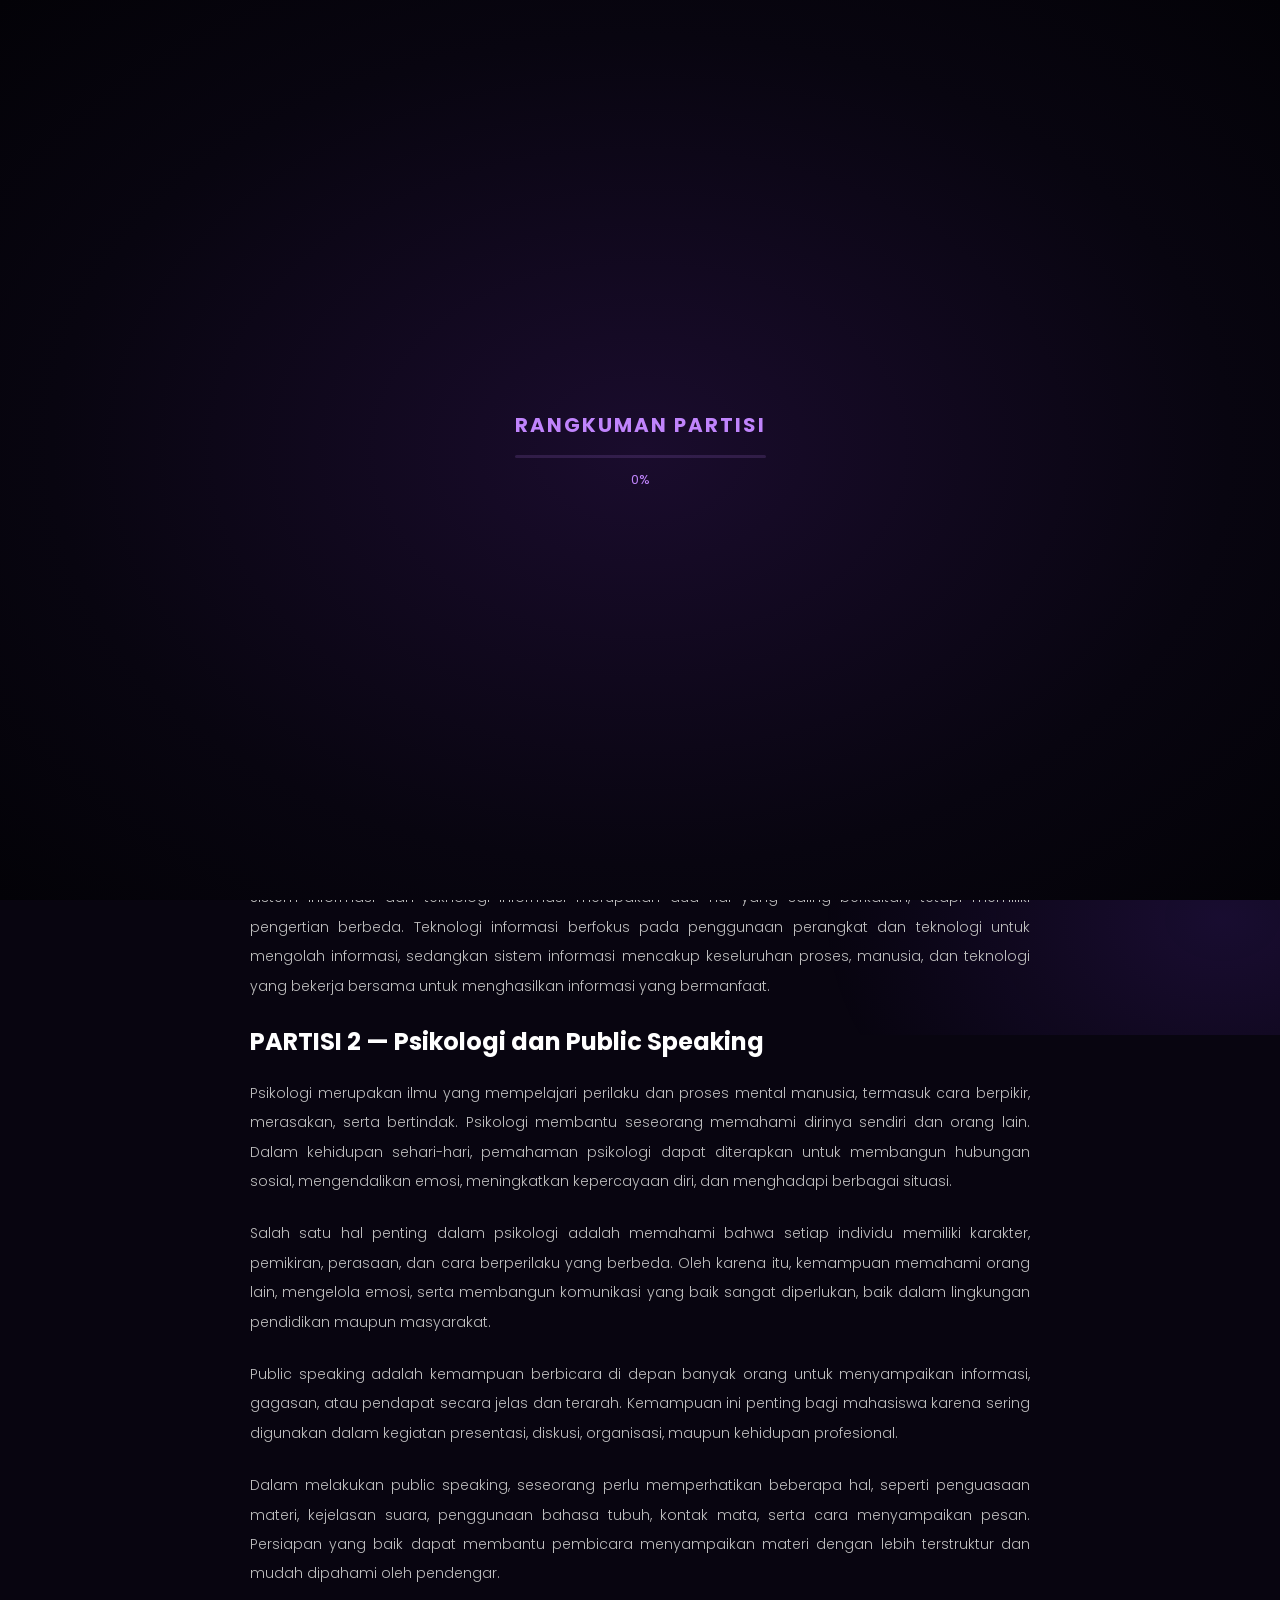
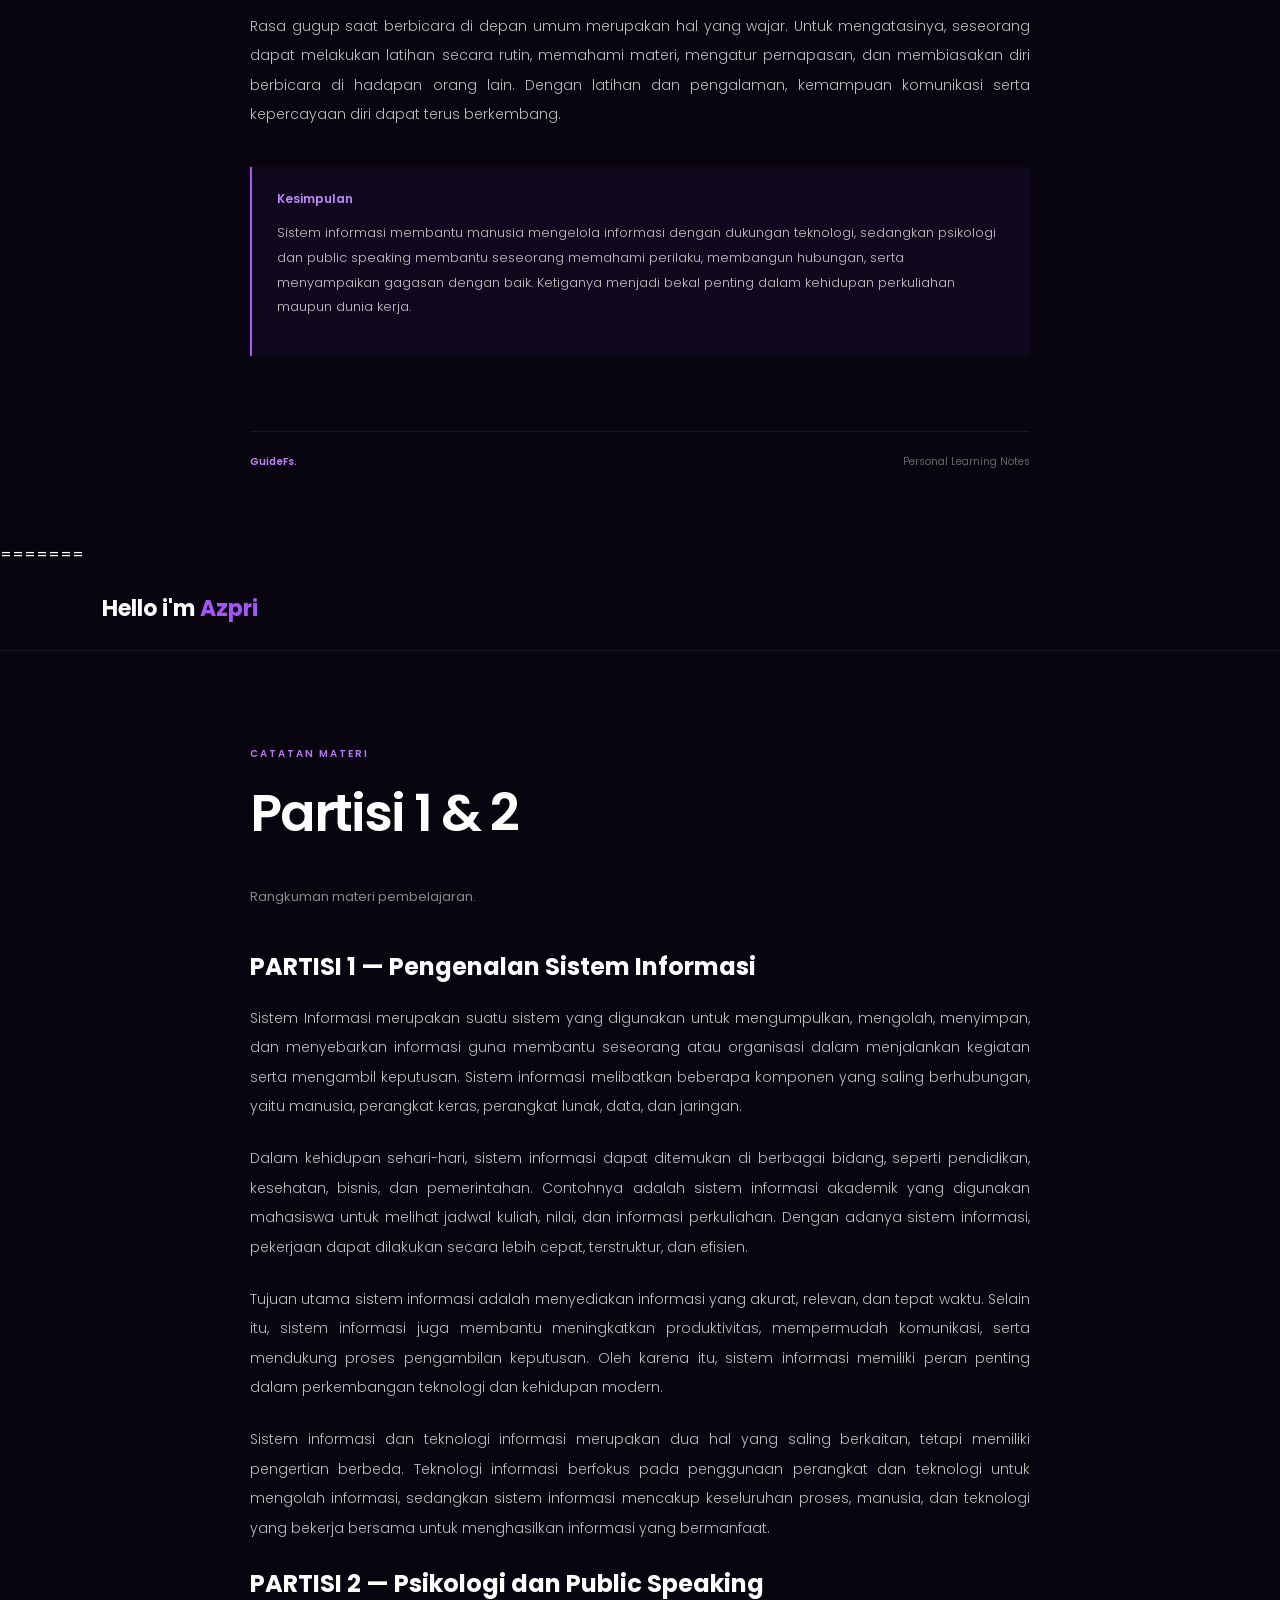
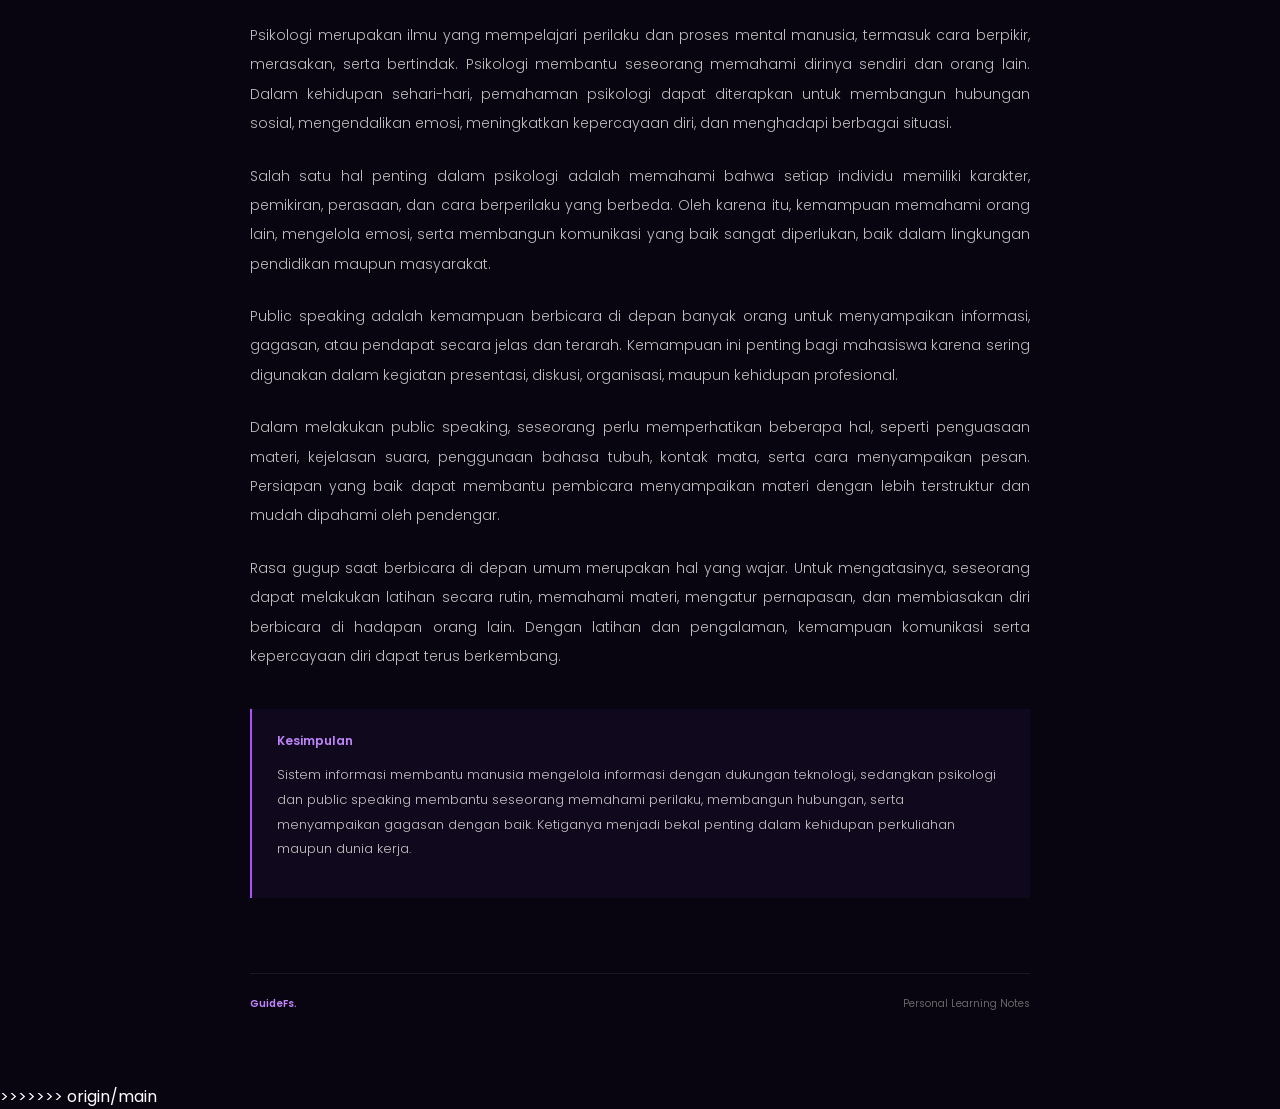
==== commit 328dea1c: "Merge Github dengan project lokal" ====
--- a/partisi.html
+++ b/partisi.html
@@ -1,3 +1,4 @@
+<<<<<<< HEAD
 
 <!DOCTYPE html>
 <html lang="id">
@@ -164,3 +165,171 @@
     <script src="partisi.js"></script>
 </body>
 </html>
+=======
+
+<!DOCTYPE html>
+<html lang="id">
+<head>
+    <meta charset="UTF-8">
+    <meta name="viewport" content="width=device-width, initial-scale=1.0">
+    <title>Partisi | GuideFs</title>
+
+    <link rel="stylesheet" href="style.css">
+    <link rel="stylesheet" href="partisi.css">
+
+    <link rel="preconnect" href="https://fonts.googleapis.com">
+    <link rel="preconnect" href="https://fonts.gstatic.com" crossorigin>
+    <link href="https://fonts.googleapis.com/css2?family=Poppins:wght@300;400;500;600;700&display=swap" rel="stylesheet">
+
+    <link rel="stylesheet"
+        href="https://cdnjs.cloudflare.com/ajax/libs/font-awesome/6.5.0/css/all.min.css">
+</head>
+<body class="partisi-page">
+<!-- PARTISI LOADER -->
+<div id="partisi-loader">
+    <div class="minimal-loader">
+        <h1 id="loader-title">RANGKUMAN PARTISI</h1>
+
+        <div class="loader-progress">
+            <div class="loader-progress-fill"></div>
+        </div>
+
+        <span id="loader-percent">0%</span>
+    </div>
+</div>
+
+    <header class="partisi-navbar">
+        <a href="index.html" class="partisi-logo">Hello i'm <span>Azpri</span></a>
+
+        <a href="index.html" class="partisi-back">
+            <i class="fa-solid fa-arrow-left"></i>
+            Kembali
+        </a>
+    </header>
+
+    <main class="partisi-container">
+
+        <div class="partisi-heading">
+            <span class="partisi-label">CATATAN MATERI</span>
+            <h1>Partisi 1 & 2</h1>
+            <p>Rangkuman materi pembelajaran.</p>
+        </div>
+
+        <article class="partisi-content">
+
+    <h2>PARTISI 1 — Pengenalan Sistem Informasi</h2>
+
+    <p>
+        Sistem Informasi merupakan suatu sistem yang digunakan untuk
+        mengumpulkan, mengolah, menyimpan, dan menyebarkan informasi
+        guna membantu seseorang atau organisasi dalam menjalankan
+        kegiatan serta mengambil keputusan. Sistem informasi
+        melibatkan beberapa komponen yang saling berhubungan,
+        yaitu manusia, perangkat keras, perangkat lunak, data,
+        dan jaringan.
+    </p>
+
+    <p>
+        Dalam kehidupan sehari-hari, sistem informasi dapat ditemukan
+        di berbagai bidang, seperti pendidikan, kesehatan, bisnis,
+        dan pemerintahan. Contohnya adalah sistem informasi akademik
+        yang digunakan mahasiswa untuk melihat jadwal kuliah,
+        nilai, dan informasi perkuliahan. Dengan adanya sistem
+        informasi, pekerjaan dapat dilakukan secara lebih cepat,
+        terstruktur, dan efisien.
+    </p>
+
+    <p>
+        Tujuan utama sistem informasi adalah menyediakan informasi
+        yang akurat, relevan, dan tepat waktu. Selain itu, sistem
+        informasi juga membantu meningkatkan produktivitas,
+        mempermudah komunikasi, serta mendukung proses pengambilan
+        keputusan. Oleh karena itu, sistem informasi memiliki
+        peran penting dalam perkembangan teknologi dan kehidupan
+        modern.
+    </p>
+
+    <p>
+        Sistem informasi dan teknologi informasi merupakan dua
+        hal yang saling berkaitan, tetapi memiliki pengertian
+        berbeda. Teknologi informasi berfokus pada penggunaan
+        perangkat dan teknologi untuk mengolah informasi,
+        sedangkan sistem informasi mencakup keseluruhan proses,
+        manusia, dan teknologi yang bekerja bersama untuk
+        menghasilkan informasi yang bermanfaat.
+    </p>
+
+    <h2>PARTISI 2 — Psikologi dan Public Speaking</h2>
+
+    <p>
+        Psikologi merupakan ilmu yang mempelajari perilaku dan
+        proses mental manusia, termasuk cara berpikir, merasakan,
+        serta bertindak. Psikologi membantu seseorang memahami
+        dirinya sendiri dan orang lain. Dalam kehidupan sehari-hari,
+        pemahaman psikologi dapat diterapkan untuk membangun
+        hubungan sosial, mengendalikan emosi, meningkatkan
+        kepercayaan diri, dan menghadapi berbagai situasi.
+    </p>
+
+    <p>
+        Salah satu hal penting dalam psikologi adalah memahami
+        bahwa setiap individu memiliki karakter, pemikiran,
+        perasaan, dan cara berperilaku yang berbeda. Oleh karena
+        itu, kemampuan memahami orang lain, mengelola emosi,
+        serta membangun komunikasi yang baik sangat diperlukan,
+        baik dalam lingkungan pendidikan maupun masyarakat.
+    </p>
+
+    <p>
+        Public speaking adalah kemampuan berbicara di depan
+        banyak orang untuk menyampaikan informasi, gagasan,
+        atau pendapat secara jelas dan terarah. Kemampuan ini
+        penting bagi mahasiswa karena sering digunakan dalam
+        kegiatan presentasi, diskusi, organisasi, maupun
+        kehidupan profesional.
+    </p>
+
+    <p>
+        Dalam melakukan public speaking, seseorang perlu
+        memperhatikan beberapa hal, seperti penguasaan materi,
+        kejelasan suara, penggunaan bahasa tubuh, kontak mata,
+        serta cara menyampaikan pesan. Persiapan yang baik
+        dapat membantu pembicara menyampaikan materi dengan
+        lebih terstruktur dan mudah dipahami oleh pendengar.
+    </p>
+
+    <p>
+        Rasa gugup saat berbicara di depan umum merupakan hal
+        yang wajar. Untuk mengatasinya, seseorang dapat
+        melakukan latihan secara rutin, memahami materi,
+        mengatur pernapasan, dan membiasakan diri berbicara
+        di hadapan orang lain. Dengan latihan dan pengalaman,
+        kemampuan komunikasi serta kepercayaan diri dapat
+        terus berkembang.
+    </p>
+
+    <div class="partisi-note">
+        <span>Kesimpulan</span>
+        <p>
+            Sistem informasi membantu manusia mengelola informasi
+            dengan dukungan teknologi, sedangkan psikologi dan
+            public speaking membantu seseorang memahami perilaku,
+            membangun hubungan, serta menyampaikan gagasan dengan
+            baik. Ketiganya menjadi bekal penting dalam kehidupan
+            perkuliahan maupun dunia kerja.
+        </p>
+    </div>
+
+</article>
+
+        <footer class="partisi-footer">
+            <span>GuideFs.</span>
+            <span>Personal Learning Notes</span>
+        </footer>
+
+    </main>
+
+    <script src="partisi.js"></script>
+</body>
+</html>
+>>>>>>> origin/main
--- a/style.css
+++ b/style.css
@@ -1,3 +1,4 @@
+<<<<<<< HEAD
 
 @import url('https://fonts.googleapis.com/css2?family=Poppins:wght@300;400;500;600;700;800&display=swap');
 
@@ -3661,3 +3662,3668 @@
 
 
 
+=======
+
+@import url('https://fonts.googleapis.com/css2?family=Poppins:wght@300;400;500;600;700;800&display=swap');
+
+* {
+    margin: 0;
+    padding: 0;
+    box-sizing: border-box;
+    font-family: 'Poppins', sans-serif;
+}
+
+:root {
+    --bg: #080808;
+    --panel: #101010;
+    --cyan: #00ffd5;
+    --text: #ffffff;
+    --muted: #cccccc;
+}
+
+html {
+    min-height: 100%;
+    background: #080808;
+    scroll-behavior: smooth;
+}
+
+
+html {
+    scrollbar-width: none;
+}
+
+html::-webkit-scrollbar,
+body::-webkit-scrollbar {
+    display: none;
+}
+
+body {
+    min-height: 100vh;
+    margin: 0;
+    position: relative;
+    isolation: isolate;
+    background: #080808;
+    color: white;
+    overflow-x: hidden;
+}
+
+/* BACKGROUND GLOW — LEMBUT DAN DINAMIS */
+
+body::before {
+    content: "";
+    position: fixed;
+    inset: -15%;
+    z-index: -1;
+    pointer-events: none;
+
+    background:
+        radial-gradient(
+            ellipse at 12% 12%,
+            rgba(0, 25, 213, 0.02),
+            transparent 35%
+        ),
+        radial-gradient(
+            ellipse at 85% 48%,
+            rgba(0, 25, 10, 0.001),
+            transparent 32%
+        ),
+        radial-gradient(
+            ellipse at 42% 88%,
+            rgba(0, 10, 10, 0.022),
+            transparent 8%
+        );
+
+    animation: backgroundFlow 22s ease-in-out infinite alternate;
+    will-change: transform;
+}
+
+
+/* LOADER */
+
+#loader {
+    position: fixed;
+    inset: 0;
+    background: #000;
+    display: flex;
+    justify-content: center;
+    align-items: center;
+    z-index: 10000;
+    transition: transform .7s ease, opacity .7s ease;
+}
+
+#loader.fade-out {
+    transform: translateY(-100%);
+    pointer-events: none;
+}
+
+.loader-content {
+    text-align: center;
+    padding: 20px;
+}
+
+.anim-sub {
+    color: var(--cyan);
+    letter-spacing: 3px;
+    display: inline-block;
+    margin: 0 3px;
+    font-size: 17px;
+}
+
+.anim-title {
+    font-size: clamp(1.7rem, 5vw, 3rem);
+    margin: 12px 0;
+}
+
+.loading-bar {
+    width: 0;
+    max-width: 100%;
+    height: 3px;
+    margin: 0 auto;
+    background: var(--cyan);
+    box-shadow: 0 0 15px var(--cyan);
+    animation: fillBar 1.6s 1.3s forwards;
+}
+
+@keyframes fillBar {
+    to {
+        width: 100%;
+    }
+}
+
+
+
+/* ===== LIQUID GLASS NAVBAR ===== */
+
+.navbar {
+    position: fixed;
+    top: 18px;
+    left: 50%;
+    transform: translateX(-50%);
+    z-index: 9999;
+    width: max-content;
+    max-width: calc(100% - 24px);
+    padding: 0;
+    background: transparent;
+    border: none;
+}
+
+.nav-links {
+    position: relative;
+    isolation: isolate;
+    display: flex;
+    align-items: center;
+    justify-content: center;
+    gap: 3px;
+    padding: 6px;
+    border: 1px solid rgba(255, 255, 255, .2);
+    border-radius: 50px;
+    overflow: visible;
+
+    background:
+        linear-gradient(
+            120deg,
+            rgba(181, 108, 255, .18),
+            rgba(120, 70, 255, .16),
+            rgba(255, 80, 190, .12)
+        ),
+        rgba(15, 15, 25, .55);
+
+    backdrop-filter: blur(28px) saturate(190%);
+    -webkit-backdrop-filter: blur(28px) saturate(190%);
+
+    box-shadow:
+        0 8px 30px rgba(0, 0, 0, .25),
+        inset 0 1px 1px rgba(255, 255, 255, .2);
+}
+
+.nav-links a {
+    position: relative;
+    z-index: 2;
+    padding: 10px 15px;
+    color: rgba(255, 255, 255, .72);
+    font-size: 13px;
+    font-weight: 500;
+    white-space: nowrap;
+    text-decoration: none;
+    transform: none;
+    transition: color .35s ease;
+    -webkit-tap-highlight-color: transparent;
+}
+
+.nav-links a::after {
+    display: none !important;
+    content: none !important;
+}
+
+.nav-links a:hover,
+.nav-links a.active {
+    color: #fff;
+}
+
+/* ===== PURPLE GLASS INDICATOR ===== */
+
+.nav-indicator {
+    position: absolute;
+    z-index: 1;
+    top: 5px;
+    left: 0;
+    width: 0;
+    height: calc(100% - 10px);
+    border-radius: 40px;
+    pointer-events: none;
+
+    background: linear-gradient(
+        130deg,
+        rgba(181, 108, 255, .35),
+        rgba(125, 85, 255, .34),
+        rgba(255, 80, 190, .25)
+    );
+
+    border: 1px solid rgba(255, 255, 255, .25);
+
+    box-shadow:
+        0 0 16px rgba(181, 108, 255, .15),
+        inset 0 1px 2px rgba(255, 255, 255, .3);
+
+    transition:
+        transform 750ms cubic-bezier(.16, 1, .3, 1),
+        width 600ms cubic-bezier(.16, 1, .3, 1),
+        box-shadow 500ms ease,
+        filter 500ms ease;
+
+    will-change: transform, width;
+}
+
+/* ===== HOVER GLASS ===== */
+
+@media (hover: hover) and (pointer: fine) {
+    .nav-links:has(a:hover) .nav-indicator {
+        filter: brightness(1.2);
+        box-shadow:
+            0 0 22px rgba(181, 108, 255, .32),
+            inset 0 1px 3px rgba(255, 255, 255, .4);
+    }
+}
+
+/* ===== MOBILE NAVBAR ===== */
+
+@media (max-width: 768px) {
+    .navbar {
+        top: auto;
+        bottom: calc(22px + env(safe-area-inset-bottom));
+        left: 50%;
+        right: auto;
+        transform: translateX(-50%);
+        max-width: calc(100vw - 16px);
+    }
+
+    .nav-links {
+        gap: 0;
+        padding: 5px;
+        max-width: calc(100vw - 16px);
+    }
+
+    .nav-links a {
+        padding: 10px clamp(7px, 2.2vw, 12px);
+        font-size: clamp(10px, 2.8vw, 12px);
+    }
+
+    .nav-indicator {
+        top: 5px;
+        height: calc(100% - 10px);
+    }
+}
+
+@media (prefers-reduced-motion: reduce) {
+    .nav-indicator {
+        transition: none;
+    }
+}
+
+
+
+/* HOME */
+
+.hero {
+    min-height: 100vh;
+    display: flex;
+    align-items: center;
+    padding: 100px 6% 60px;
+    gap: 3rem;
+    background: transparent;
+}
+
+.hero-text {
+    flex: 1;
+    min-width: 0;
+}
+
+.hero-text h1 {
+    font-size: clamp(32px, 4vw, 50px);
+    font-weight: 700;
+    line-height: 1.2;
+}
+
+.hero-text h3 {
+    font-size: 25px;
+    margin: 10px 0;
+}
+
+.typing-text {
+    color: var(--cyan);
+    text-shadow: 0 0 20px var(--cyan);
+}
+
+.hero-text p {
+    margin: 20px 0;
+    line-height: 1.8;
+    color: #eee;
+    overflow-wrap: anywhere;
+}
+
+/* GUIDEFs OFFICIAL — TYPING */
+
+.typing {
+    margin-top: 5px;
+    margin-bottom: 5px;
+    color: #ffffff;
+    border-right: 1px solid #ffffff;
+    white-space: nowrap;
+    overflow: hidden;
+    width: 0;
+    animation:
+        typing 5s steps(21) forwards,
+        blink 0.7s steps(1) 6,
+        hideCursor 0s 4s forwards;
+    text-align: left !important;
+    display: block;
+}
+
+@keyframes typing {
+    from {
+        width: 0;
+    }
+
+    to {
+        width: 195px;
+    }
+}
+
+@keyframes blink {
+    50% {
+        border-color: transparent;
+    }
+}
+
+@keyframes hideCursor {
+    to {
+        border-right: none;
+    }
+}
+
+.social-icons {
+    display: flex;
+    flex-wrap: wrap;
+    gap: 15px;
+    margin: 25px 0 30px;
+}
+
+.social-icons a {
+    display: inline-flex;
+    justify-content: center;
+    align-items: center;
+    width: 45px;
+    height: 45px;
+    border: 2px solid var(--cyan);
+    border-radius: 10px;
+    color: var(--cyan);
+    text-decoration: none;
+    transition: .3s ease;
+}
+
+.social-icons a:hover {
+    transform: translateY(-4px);
+    background: var(--cyan);
+    color: #080808;
+    box-shadow: 0 0 25px #00ffd577;
+}
+
+.social-icons .ig:hover {
+    background: #080808;
+    color: #e1306c;
+    border-color: #e1306c;
+    box-shadow: 0 0 20px #e1306c66;
+}
+
+.social-icons .tt:hover {
+    background: #080808;
+    color: white;
+    border-color: white;
+}
+
+.social-icons .wa:hover {
+    background: #080808;
+    color: #25de66;
+    border-color: #25de66;
+}
+
+.btn-hire {
+    display: inline-block;
+    padding: 11px 40px;
+    background: var(--cyan);
+    color: #080808;
+    text-decoration: none;
+    border-radius: 30px;
+    font-weight: 600;
+    box-shadow: 0 0 10px #00ffd577;
+    transition: .3s ease;
+}
+
+.btn-hire:hover {
+    background: #080808;
+    color: var(--cyan);
+    box-shadow: 0 0 20px #00ffd577;
+    transform: translateY(-3px);
+}
+
+.hero-img {
+    flex: 1;
+    display: flex;
+    justify-content: center;
+    align-items: center;
+    min-width: 0;
+}
+
+.img-box {
+    width: 300px;
+    height: 300px;
+    border-radius: 50%;
+    border: 2px solid #00ffd573;
+    overflow: hidden;
+    box-shadow: 0 0 25px #00ffd5a0;
+    transition: .3s ease-in-out;
+}
+
+.img-box:hover {
+    transform: scale(.96);
+    box-shadow: 0 0 45px #00ffd5;
+}
+
+.img-box img {
+    width: 100%;
+    height: 100%;
+    object-fit: cover;
+}
+
+/* ABOUT ME */
+
+.about {
+    min-height: 100vh;
+    display: flex;
+    justify-content: center;
+    align-items: center;
+    background: transparent;
+    padding: 110px 8%;
+}
+
+.about-container {
+    width: 100%;
+    max-width: 1200px;
+    display: flex;
+    align-items: center;
+    gap: 4rem;
+}
+
+.about-img,
+.about-text {
+    flex: 1;
+    min-width: 0;
+}
+
+.about-img {
+    display: flex;
+    justify-content: center;
+}
+
+.about-img img {
+    width: 300px;
+    height: 300px;
+    border-radius: 30%;
+    border: 5px solid var(--cyan);
+    box-shadow: 0 0 30px #00ffd577;
+    object-fit: cover;
+    transition: .4s ease;
+}
+
+.about-img img:hover {
+    box-shadow: 0 0 50px var(--cyan);
+    transform: scale(.97);
+}
+
+.about-text h2 {
+    font-size: 45px;
+    margin-bottom: 10px;
+}
+
+.about-text h2 span,
+.section-container h2 span,
+.contact-container h2 span {
+    color: var(--cyan);
+}
+
+.about-text h3 {
+    font-size: 16px;
+    line-height: 1.8;
+    color: #ccc;
+    margin-bottom: 25px;
+}
+
+.about-text p {
+    font-size: 15px;
+    line-height: 1.8;
+    color: #ccc;
+    margin-bottom: 22px;
+}
+
+
+/* ===== EDUCATION SECTION ===== */
+
+.education-section {
+    width: 100%;
+    padding: 60px 8% 110px;
+    background: transparent;
+}
+
+.education-section .education {
+    width: 100%;
+    max-width: 1000px;
+    margin: 0 auto;
+}
+
+.education-header {
+    text-align: center;
+    margin-bottom: 45px;
+}
+
+.education-header h2 {
+    color: white;
+    font-size: clamp(34px, 4vw, 45px);
+    margin-bottom: 15px;
+}
+
+.education-header h2 span {
+    color: var(--cyan);
+}
+
+.education-description {
+    color: #aaa;
+    font-size: 14px;
+    line-height: 1.8;
+}
+
+.education-timeline {
+    position: relative;
+    display: grid;
+    gap: 22px;
+    max-width: 800px;
+    margin: 0 auto;
+}
+
+.education-timeline::before {
+    content: "";
+    position: absolute;
+    left: 27px;
+    top: 28px;
+    bottom: 28px;
+    width: 2px;
+    background: linear-gradient(
+        to bottom,
+        var(--cyan),
+        rgba(0, 255, 213, .08)
+    );
+}
+
+.education-item {
+    position: relative;
+    display: grid;
+    grid-template-columns: 56px minmax(0, 1fr);
+    gap: 18px;
+    align-items: start;
+}
+
+.education-marker {
+    position: relative;
+    z-index: 1;
+    display: flex;
+    justify-content: center;
+    align-items: center;
+    width: 56px;
+    height: 56px;
+    color: var(--cyan);
+    background: #101010;
+    border: 1px solid #00ffd577;
+    border-radius: 50%;
+    box-shadow: 0 0 18px #00ffd51c;
+}
+
+.education-card {
+    min-width: 0;
+    padding: 24px 27px;
+    background: linear-gradient(
+        135deg,
+        rgba(16, 16, 16, .98),
+        rgba(10, 15, 14, .95)
+    );
+    border: 1px solid #00ffd52b;
+    border-radius: 14px;
+    transition: border-color .3s ease, box-shadow .3s ease;
+}
+
+.education-card:hover {
+    border-color: #00ffd5a0;
+    box-shadow: 0 0 25px #00ffd511;
+}
+
+.education-number {
+    display: block;
+    color: var(--cyan);
+    font-size: 10px;
+    letter-spacing: 2px;
+}
+
+.education-card h3 {
+    color: white;
+    font-size: 19px;
+    margin: 10px 0 7px;
+}
+
+.education-place {
+    color: #ccc;
+    font-size: 14px;
+    line-height: 1.7;
+}
+
+.education-major {
+    color: #999;
+    font-size: 13px;
+    line-height: 1.7;
+    margin-top: 5px;
+}
+
+.education-status {
+    display: inline-block;
+    margin-top: 15px;
+    padding: 6px 11px;
+    color: var(--cyan);
+    background: #00ffd50b;
+    border: 1px solid #00ffd544;
+    border-radius: 5px;
+    font-size: 10px;
+    letter-spacing: 1px;
+}
+
+.education-current {
+    border-color: #00ffd577;
+    box-shadow: inset 3px 0 0 var(--cyan);
+}
+
+@media (max-width: 768px) {
+    .education-section {
+        padding: 35px 7% 80px;
+    }
+
+    .education-header {
+        margin-bottom: 30px;
+    }
+
+    .education-timeline {
+        gap: 17px;
+    }
+
+    .education-timeline::before {
+        left: 21px;
+    }
+
+    .education-item {
+        grid-template-columns: 44px minmax(0, 1fr);
+        gap: 12px;
+    }
+
+    .education-marker {
+        width: 44px;
+        height: 44px;
+        font-size: 14px;
+    }
+
+    .education-card {
+        padding: 19px 16px;
+    }
+
+    .education-card h3 {
+        font-size: 16px;
+    }
+
+    .education-number {
+        font-size: 9px;
+        letter-spacing: 1px;
+    }
+
+    .education-place,
+    .education-major {
+        font-size: 13px;
+    }
+}
+
+
+/* INTERESTS & PORTFOLIO */
+
+.hobbies,
+.portfolio {
+    min-height: 100vh;
+    padding: 120px 8%;
+    display: flex;
+    align-items: center;
+    background: transparent;
+}
+
+.section-container {
+    width: 100%;
+    max-width: 1200px;
+    margin: auto;
+}
+
+.section-label {
+    color: var(--cyan);
+    letter-spacing: 4px;
+    font-size: 12px;
+    font-weight: 600;
+    margin-bottom: 12px;
+}
+
+.section-container h2,
+.contact-container h2 {
+    color: white;
+    font-size: clamp(34px, 4vw, 45px);
+    margin-bottom: 15px;
+}
+
+.section-description {
+    max-width: 650px;
+    color: #aaa;
+    line-height: 1.8;
+    margin-bottom: 40px;
+}
+
+.hobby-grid,
+.portfolio-grid {
+    display: grid;
+    grid-template-columns: repeat(2, minmax(0, 1fr));
+    gap: 28px;
+}
+
+.hobby-card,
+.portfolio-card {
+    min-width: 0;
+    background: #101010;
+    border: 1px solid #00ffd52b;
+    border-radius: 18px;
+    overflow: hidden;
+    transition:
+        transform .35s ease,
+        border-color .35s ease,
+        box-shadow .35s ease;
+}
+
+.hobby-card:hover,
+.portfolio-card:hover {
+    transform: translateY(-7px);
+    border-color: var(--cyan);
+    box-shadow: 0 0 25px #00ffd522;
+}
+
+.hobby-image {
+    width: 100%;
+    height: 280px;
+    overflow: hidden;
+    background: #151515;
+}
+
+.hobby-image img {
+    display: block;
+    width: 100%;
+    height: 100%;
+    object-fit: cover;
+    transition: transform .5s ease;
+}
+
+.hobby-card:hover .hobby-image img {
+    transform: scale(1.05);
+}
+
+.hobby-info {
+    padding: 25px;
+}
+
+.hobby-info i {
+    color: var(--cyan);
+    font-size: 25px;
+    margin-bottom: 15px;
+}
+
+.hobby-info h3,
+.portfolio-card h3 {
+    color: white;
+    font-size: 21px;
+    margin-bottom: 10px;
+}
+
+.hobby-info p,
+.portfolio-card p {
+    color: #aaa;
+    line-height: 1.8;
+    font-size: 14px;
+}
+
+.portfolio-card {
+    padding: 35px;
+}
+
+.portfolio-number {
+    display: block;
+    color: var(--cyan);
+    font-size: 12px;
+    letter-spacing: 2px;
+    margin-bottom: 25px;
+}
+
+.portfolio-icon {
+    color: var(--cyan);
+    font-size: 32px;
+    margin-bottom: 18px;
+}
+
+.portfolio-card h3 {
+    margin-top: 10px;
+}
+
+.portfolio-tag {
+    display: inline-block;
+    color: var(--cyan);
+    border: 1px solid #00ffd555;
+    border-radius: 30px;
+    padding: 7px 14px;
+    font-size: 12px;
+    margin-top: 22px;
+}
+
+/* CONTACT */
+
+.contact {
+    min-height: 100vh;
+    padding: 120px 8%;
+    display: flex;
+    align-items: center;
+    justify-content: center;
+    background: transparent;
+}
+
+.contact-container {
+    width: 100%;
+    max-width: 900px;
+    margin: auto;
+    text-align: center;
+}
+
+.contact-container .section-description {
+    margin: 0 auto 40px;
+}
+
+.contact-list {
+    display: grid;
+    grid-template-columns: repeat(2, minmax(0, 1fr));
+    gap: 18px;
+    text-align: left;
+}
+
+.contact-item {
+    min-width: 0;
+    display: flex;
+    align-items: center;
+    gap: 18px;
+    padding: 22px;
+    background: #101010;
+    border: 1px solid #00ffd533;
+    border-radius: 14px;
+    color: white;
+    text-decoration: none;
+    transition: .3s ease;
+}
+
+.contact-item:hover {
+    border-color: var(--cyan);
+    box-shadow: 0 0 20px #00ffd522;
+    transform: translateY(-4px);
+}
+
+.contact-item > i {
+    flex-shrink: 0;
+    color: var(--cyan);
+    font-size: 25px;
+    width: 30px;
+    text-align: center;
+}
+
+.contact-item span {
+    display: flex;
+    flex-direction: column;
+    gap: 5px;
+    min-width: 0;
+}
+
+.contact-item small {
+    color: #999;
+}
+
+.contact-item strong {
+    font-size: 14px;
+    overflow-wrap: anywhere;
+}
+
+.contact-footer {
+    color: #777;
+    font-size: 13px;
+    margin-top: 55px;
+}
+
+/* SCROLL ANIMATION */
+
+.imageReveal {
+    animation: imageReveal both;
+    animation-timeline: view(90% auto);
+}
+
+@keyframes imageReveal {
+    from {
+        filter: saturate(0) contrast(2) brightness(.5);
+        opacity: 0;
+        transform: translateY(35px);
+    }
+
+    to {
+        filter: none;
+        opacity: 1;
+        transform: translateY(0);
+    }
+}
+
+/* ENTRANCE ANIMATIONS */
+
+.fadeup,
+.fadeup1,
+.fadeup2,
+.fadeup3,
+.fadeup4 {
+    opacity: 0;
+    animation: fadeUp 1s ease forwards;
+}
+
+.fadeup {
+    animation-delay: 2.69s;
+}
+
+.fadeup1 {
+    animation-delay: 2.77s;
+}
+
+.fadeup2 {
+    animation-delay: 2.85s;
+}
+
+.fadeup3 {
+    animation-delay: 2.93s;
+}
+
+.fadeup4 {
+    animation-delay: 3.01s;
+}
+
+@keyframes fadeUp {
+    from {
+        opacity: 0;
+        transform: translateY(35px);
+    }
+
+    65% {
+        opacity: 1;
+        transform: translateY(-4px);
+    }
+
+    to {
+        opacity: 1;
+        transform: translateY(0);
+    }
+}
+
+.fadeup-leader {
+    opacity: 0;
+    animation: fadeUp 1s ease 1.2s forwards;
+}
+
+.fade-right,
+.fade-right1,
+.fade-right2 {
+    opacity: 0;
+    animation: fadeRight 1s ease forwards;
+}
+
+.fade-right1 {
+    animation-delay: .2s;
+}
+
+.fade-right2 {
+    animation-delay: .35s;
+}
+
+@keyframes fadeRight {
+    from {
+        opacity: 0;
+        transform: translateX(-25px);
+    }
+
+    to {
+        opacity: 1;
+        transform: translateX(0);
+    }
+}
+
+.zoom-out {
+    opacity: 0;
+    animation: zoomOut 1.3s ease 2.6s forwards;
+}
+
+@keyframes zoomOut {
+    0% {
+        transform: scale(1.35);
+        opacity: 0;
+    }
+
+    55% {
+        transform: scale(.92);
+        opacity: 1;
+    }
+
+    100% {
+        transform: scale(1);
+        opacity: 1;
+    }
+}
+
+/* MOBILE RESPONSIVE */
+
+@media (max-width: 992px) {
+    .about-container {
+        gap: 2.5rem;
+    }
+
+    .about-img img {
+        width: 250px;
+        height: 250px;
+    }
+
+    .about-text h2 {
+        font-size: 36px;
+    }
+}
+
+@media (max-width: 768px) {
+    .hero {
+        min-height: 100vh;
+        flex-direction: column;
+        justify-content: center;
+        align-items: flex-start;
+        padding: 120px 7% 70px;
+        gap: 45px;
+    }
+
+    .hero-text {
+        width: 100%;
+    }
+
+    .hero-text h1 {
+        font-size: clamp(32px, 8vw, 42px);
+    }
+
+    .hero-text h3 {
+        font-size: 20px;
+    }
+
+    .hero-text p {
+        font-size: 14px;
+    }
+
+    .hero-img {
+        width: 100%;
+    }
+
+    .img-box {
+        width: 190px;
+        height: 190px;
+    }
+
+    .about {
+        padding: 110px 7%;
+    }
+
+    .about-container {
+        flex-direction: column;
+        text-align: center;
+        gap: 35px;
+    }
+
+    .about-img img {
+        width: 230px;
+        height: 230px;
+    }
+
+    .about-text h2 {
+        font-size: 35px;
+    }
+
+    .about-text p {
+        font-size: 14px;
+        text-align: left;
+    }
+
+    .hobbies,
+    .portfolio,
+    .contact {
+        padding: 110px 7%;
+    }
+
+    .hobby-grid,
+    .portfolio-grid,
+    .contact-list {
+        grid-template-columns: 1fr;
+    }
+
+    .hobby-image {
+        height: 240px;
+    }
+
+    .portfolio-card {
+        padding: 28px;
+    }
+
+    .section-description {
+        font-size: 14px;
+    }
+
+    .contact-item {
+        padding: 18px;
+    }
+}
+
+/* TYPING EFFECT — POSISI STABIL */
+
+.hero-text h1.hero-text {
+    min-height: 1.2em;
+}
+
+.typing-text {
+    display: inline-block;
+    min-width: 9ch;
+    white-space: nowrap;
+    vertical-align: baseline;
+    color: #00ffd5;
+    text-shadow: 0 0 20px #00ffd5;
+}
+
+.typing-text::after {
+    content: "";
+    display: inline-block;
+    width: 2px;
+    height: 0.85em;
+    margin-left: 4px;
+    vertical-align: -0.05em;
+    background: #00ffd5;
+    animation: typingCursor 0.7s steps(1) infinite;
+}
+
+@keyframes typingCursor {
+    50% {
+        opacity: 0;
+    }
+}
+
+@media (max-width: 768px) {
+    .typing-text {
+        min-width: 0;
+    }
+
+    .hero-text h1.hero-text {
+        min-height: 1.2em;
+    }
+}
+
+/* REDUCE MOTION */
+
+@media (prefers-reduced-motion: reduce) {
+    html {
+        scroll-behavior: auto;
+    }
+
+    *,
+    *::before,
+    *::after {
+        animation-duration: .01ms !important;
+        animation-iteration-count: 1 !important;
+        transition-duration: .01ms !important;
+    }
+}
+
+
+/* ===== INTEREST GALLERY ===== */
+
+.gallery-category {
+    margin-top: 48px;
+}
+
+.gallery-heading {
+    display: flex;
+    justify-content: space-between;
+    align-items: flex-end;
+    gap: 20px;
+    margin-bottom: 22px;
+}
+
+.gallery-index {
+    display: block;
+    color: var(--cyan);
+    font-size: 11px;
+    letter-spacing: 3px;
+    margin-bottom: 10px;
+}
+
+.gallery-heading h3 {
+    color: #fff;
+    font-size: clamp(22px, 3vw, 30px);
+    margin-bottom: 8px;
+}
+
+.gallery-heading h3 i {
+    color: var(--cyan);
+    margin-right: 8px;
+}
+
+.gallery-heading p {
+    color: #999;
+    font-size: 13px;
+    line-height: 1.8;
+}
+
+.photo-count {
+    flex-shrink: 0;
+    color: var(--cyan);
+    border: 1px solid #00ffd544;
+    border-radius: 30px;
+    padding: 8px 13px;
+    font-size: 10px;
+    letter-spacing: 1px;
+}
+
+.interest-gallery {
+    display: grid;
+    grid-template-columns: 1.35fr 1fr 1fr;
+    gap: 16px;
+}
+
+.gallery-photo {
+    position: relative;
+    display: block;
+    min-width: 0;
+    height: 235px;
+    overflow: hidden;
+    border: 1px solid #00ffd52b;
+    border-radius: 14px;
+    background: #101010;
+    text-decoration: none;
+    isolation: isolate;
+}
+
+.gallery-photo:first-child {
+    height: 270px;
+}
+
+.gallery-photo img {
+    width: 100%;
+    height: 100%;
+    display: block;
+    object-fit: cover;
+    transition: transform .55s ease, filter .4s ease;
+}
+
+.photo-overlay {
+    position: absolute;
+    inset: 0;
+    display: flex;
+    justify-content: center;
+    align-items: center;
+    gap: 9px;
+    color: white;
+    font-size: 13px;
+    background: linear-gradient(
+        to top,
+        rgba(0, 0, 0, .8),
+        rgba(0, 0, 0, .05) 75%
+    );
+    opacity: 0;
+    transition: opacity .35s ease;
+}
+
+.gallery-photo:hover {
+    border-color: var(--cyan);
+    box-shadow: 0 0 22px #00ffd51c;
+}
+
+.gallery-photo:hover img {
+    transform: scale(1.07);
+    filter: brightness(.7);
+}
+
+.gallery-photo:hover .photo-overlay {
+    opacity: 1;
+}
+
+.ml-category {
+    margin-top: 65px;
+}
+
+.ml-gallery .gallery-photo {
+    border-color: #a58aff35;
+}
+
+.ml-gallery .gallery-photo:hover {
+    border-color: #a58aff;
+    box-shadow: 0 0 22px #a58aff20;
+}
+
+.ml-category .gallery-index,
+.ml-category .gallery-heading h3 i,
+.ml-category .photo-count {
+    color: #b49aff;
+}
+
+.ml-category .photo-count {
+    border-color: #b49aff55;
+}
+
+
+/* ===== ACHIEVEMENT PORTFOLIO HORIZONTAL ===== */
+
+.portfolio-grid {
+    display: grid;
+    grid-template-columns: repeat(3, minmax(0, 1fr));
+    gap: 22px;
+    overflow: visible;
+}
+
+.portfolio-grid::-webkit-scrollbar {
+    display: none;
+}
+
+.portfolio-grid:active {
+    cursor: grabbing;
+}
+
+.achievement-card {
+    flex: 0 0 calc(50% - 11px);
+    min-width: 0;
+    padding: 0;
+    scroll-snap-align: start;
+    user-select: none;
+}
+
+.achievement-image {
+    position: relative;
+    height: 250px;
+    overflow: hidden;
+    background: #151515;
+}
+
+.achievement-image img {
+    display: block;
+    width: 100%;
+    height: 100%;
+    object-fit: cover;
+    transition: transform .5s ease;
+    -webkit-user-drag: none;
+    pointer-events: none;
+}
+
+.achievement-card:hover .achievement-image img {
+    transform: scale(1.05);
+}
+
+.achievement-level {
+    position: absolute;
+    left: 16px;
+    bottom: 16px;
+    padding: 7px 12px;
+    color: var(--cyan);
+    background: rgba(8, 8, 8, .85);
+    border: 1px solid #00ffd555;
+    border-radius: 5px;
+    font-size: 10px;
+    letter-spacing: 1.5px;
+}
+
+.achievement-info {
+    padding: 27px;
+}
+
+.achievement-info .portfolio-number {
+    margin-bottom: 14px;
+}
+
+.achievement-info .portfolio-tag {
+    margin-top: 18px;
+}
+
+@media (max-width: 768px) {
+    .achievement-card {
+        flex-basis: 85%;
+    }
+
+    .achievement-image {
+        height: 220px;
+    }
+
+    .achievement-info {
+        padding: 22px;
+    }
+}
+
+/* Atur posisi foto Achievement 3 */
+.achievement-card:nth-child(3) .achievement-image img {
+    object-position: center 80%;
+}
+
+
+/* ===== RESPONSIVE GALLERY ===== */
+
+@media (max-width: 768px) {
+    .gallery-category {
+        margin-top: 35px;
+    }
+
+    .gallery-heading {
+        align-items: flex-start;
+    }
+
+    .gallery-heading p {
+        max-width: 100%;
+    }
+
+    .photo-count {
+        font-size: 9px;
+        padding: 7px 9px;
+    }
+
+    .interest-gallery {
+        grid-template-columns: repeat(2, minmax(0, 1fr));
+        gap: 10px;
+    }
+
+    .gallery-photo,
+    .gallery-photo:first-child {
+        height: 170px;
+    }
+
+    .gallery-photo:first-child {
+        grid-column: 1 / -1;
+        height: 230px;
+    }
+
+    .ml-category {
+        margin-top: 48px;
+    }
+
+    .achievement-image {
+        height: 220px;
+    }
+
+    .achievement-info {
+        padding: 22px;
+    }
+
+    .photo-overlay {
+        opacity: 1;
+        font-size: 11px;
+    }
+}
+
+@media (max-width: 380px) {
+    .gallery-heading {
+        flex-direction: column;
+        gap: 12px;
+    }
+
+    .gallery-photo,
+    .gallery-photo:first-child {
+        height: 150px;
+    }
+
+    .gallery-photo:first-child {
+        height: 200px;
+    }
+}
+
+
+/* ASTROPHOTOGRAPHY HORIZONTAL GALLERY */
+.astro-gallery {
+    width: 100%;
+    margin-top: 35px;
+    overflow: hidden;
+}
+
+.astro-gallery-header {
+    display: flex;
+    align-items: end;
+    justify-content: space-between;
+    gap: 20px;
+    margin-bottom: 22px;
+}
+
+.astro-gallery-header h3 {
+    color: white;
+    font-size: clamp(24px, 3vw, 34px);
+    margin: 8px 0;
+}
+
+.astro-gallery-header h3 span {
+    color: var(--cyan);
+}
+
+.astro-gallery-header p:not(.section-label) {
+    color: #999;
+    font-size: 13px;
+}
+
+.astro-controls {
+    display: flex;
+    gap: 10px;
+    flex-shrink: 0;
+}
+
+.astro-arrow {
+    width: 42px;
+    height: 42px;
+    border: 1px solid #00ffd566;
+    border-radius: 50%;
+    background: #0b0b0b;
+    color: var(--cyan);
+    font-size: 20px;
+    cursor: pointer;
+    transition: .3s ease;
+}
+
+.astro-arrow:hover {
+    background: var(--cyan);
+    color: #050505;
+    box-shadow: 0 0 18px #00ffd566;
+}
+
+.astro-track {
+    display: flex;
+    gap: 18px;
+    overflow-x: auto;
+    overflow-y: hidden;
+    padding: 5px 2px 18px;
+    scroll-snap-type: x mandatory;
+    scroll-behavior: smooth;
+    scrollbar-width: thin;
+    scrollbar-color: var(--cyan) #1b1b1b;
+}
+
+.astro-card {
+    position: relative;
+    flex: 0 0 280px;
+    height: 350px;
+    overflow: hidden;
+    border: 1px solid #00ffd533;
+    border-radius: 14px;
+    background: #101010;
+    scroll-snap-align: start;
+    transition: border-color .3s ease;
+}
+
+.astro-card:hover {
+    border-color: var(--cyan);
+}
+
+.astro-card img {
+    width: 100%;
+    height: 100%;
+    display: block;
+    object-fit: cover;
+    transition: transform .5s ease;
+}
+
+.astro-card:hover img {
+    transform: scale(1.06);
+}
+
+.astro-card::after {
+    content: "";
+    position: absolute;
+    inset: 45% 0 0;
+    background: linear-gradient(transparent, #000c);
+    pointer-events: none;
+}
+
+.astro-card span {
+    position: absolute;
+    z-index: 1;
+    bottom: 17px;
+    left: 17px;
+    color: white;
+    font-size: 10px;
+    letter-spacing: 2px;
+}
+
+.astro-hint {
+    color: #777;
+    text-align: center;
+    font-size: 11px;
+    margin-top: 12px;
+}
+
+@media (max-width: 768px) {
+    .astro-gallery-header {
+        align-items: center;
+    }
+
+    .astro-gallery-header h3 {
+        font-size: 24px;
+    }
+
+    .astro-arrow {
+        width: 36px;
+        height: 36px;
+    }
+
+    .astro-card {
+        flex-basis: 78%;
+        height: 300px;
+    }
+
+    .astro-track {
+        gap: 13px;
+    }
+}
+
+
+
+/* ===== GUIDEFs — NEON PURPLE MLBB THEME ===== */
+
+@import url('https://fonts.googleapis.com/css2?family=Orbitron:wght@400;500;600;700;800;900&family=Poppins:wght@300;400;500;600;700;800&display=swap');
+
+:root {
+    --bg: #080510;
+    --panel: #100a1c;
+    --cyan: #b56cff;
+    --text: #ffffff;
+    --muted: #c9bbdc;
+}
+
+/* BACKGROUND */
+html {
+    background: #080510;
+    scrollbar-color: #000000 #100a1c;
+}
+
+body {
+    background: #080510;
+    color: #ffffff;
+}
+
+body::before {
+    background:
+        radial-gradient(ellipse at 10% 29%, rgba(168,85,247,.22), transparent 40%),
+        radial-gradient(ellipse at 85% 90%, rgba(124,58,237,.15), transparent 20%);
+}
+
+/* FONT FUTURISTIK */
+.logo,
+.anim-title,
+.hero-text h1,
+.hero-text h3,
+.about-text h2,
+.education-header h2,
+.section-container h2,
+.contact-container h2,
+.gallery-heading h3,
+.astro-gallery-header h3,
+.hobby-info h3,
+.portfolio-card h3 {
+    font-family: 'Orbitron', sans-serif;
+    letter-spacing: .3px;
+}
+
+body,
+p,
+a,
+button,
+input,
+textarea,
+h4,
+h5,
+h6 {
+    font-family: 'Poppins', sans-serif;
+}
+
+/* LOADER */
+#loader {
+    background: radial-gradient(ellipse at center, #1a0c2d, #080510 65%, #030207);
+}
+
+.anim-sub {
+    color: #c084fc;
+}
+
+.loading-bar {
+    background: linear-gradient(90deg, #7c3aed, #a855f7, #e9d5ff);
+    box-shadow: 0 0 18px #a855f7;
+}
+
+/* HERO */
+.typing-text {
+    color: #c084fc;
+    text-shadow: 0 0 20px rgba(168,85,247,.8);
+}
+
+.typing-text::after {
+    background: #c084fc;
+    box-shadow: 0 0 10px #a855f7;
+}
+
+.hero-text p {
+    color: #e5dcef;
+}
+
+.img-box {
+    border-color: #b56cff;
+    box-shadow: 0 0 28px rgba(168,85,247,.5);
+}
+
+.img-box:hover {
+    box-shadow: 0 0 45px #a855f7;
+}
+
+/* BUTTON */
+.btn-hire {
+    color: #100719;
+    background: linear-gradient(110deg, #7c3aed, #c084fc);
+    border: 1px solid rgba(233,213,255,.3);
+    box-shadow: 0 0 20px rgba(168,85,247,.35);
+}
+
+.btn-hire:hover {
+    background: #100719;
+    color: #c084fc;
+    border-color: #a855f7;
+    box-shadow: 0 0 25px rgba(168,85,247,.5);
+}
+
+/* SOCIAL ICONS */
+.social-icons a {
+    color: #c084fc;
+    border-color: #a855f7;
+    background: rgba(168,85,247,.07);
+}
+
+.social-icons a:hover {
+    background: #a855f7;
+    color: #080510;
+    box-shadow: 0 0 25px rgba(168,85,247,.6);
+}
+
+/* ABOUT */
+.about-img img {
+    border-color: #b56cff;
+    box-shadow: 0 0 30px rgba(168,85,247,.35);
+}
+
+.about-img img:hover {
+    box-shadow: 0 0 50px rgba(192,132,252,.65);
+}
+
+.about-text h2 span,
+.section-container h2 span,
+.contact-container h2 span,
+.education-header h2 span {
+    color: #c084fc;
+}
+
+.about-text h3,
+.about-text p {
+    color: #d0c5e0;
+}
+
+/* EDUCATION */
+.education-timeline::before {
+    background: linear-gradient(to bottom, #c084fc, rgba(124,58,237,.08));
+}
+
+.education-marker {
+    color: #c084fc;
+    background: #100a1c;
+    border-color: #a855f7;
+    box-shadow: 0 0 18px rgba(168,85,247,.2);
+}
+
+.education-card {
+    background: linear-gradient(135deg, #171027, #0c0816);
+    border-color: rgba(168,85,247,.3);
+}
+
+.education-card:hover {
+    border-color: #c084fc;
+    box-shadow: 0 0 25px rgba(168,85,247,.18);
+}
+
+.education-number,
+.education-status {
+    color: #c084fc;
+}
+
+.education-status {
+    background: rgba(168,85,247,.09);
+    border-color: rgba(168,85,247,.4);
+}
+
+.education-current {
+    border-color: #a855f7;
+    box-shadow: inset 3px 0 0 #c084fc;
+}
+
+/* SECTION LABELS */
+.section-label,
+.gallery-index {
+    color: #c084fc;
+}
+
+/* CARDS */
+.hobby-card,
+.portfolio-card,
+.contact-item {
+    background: linear-gradient(145deg, #171027, #0e0919);
+    border-color: rgba(168,85,247,.3);
+}
+
+.hobby-card:hover,
+.portfolio-card:hover,
+.contact-item:hover {
+    border-color: #c084fc;
+    box-shadow: 0 0 25px rgba(168,85,247,.18);
+}
+
+.hobby-info i,
+.portfolio-number,
+.portfolio-icon,
+.contact-item > i {
+    color: #c084fc;
+}
+
+.hobby-info p,
+.portfolio-card p,
+.section-description {
+    color: #bdb2ce;
+}
+
+.portfolio-tag {
+    color: #e0caff;
+    border-color: rgba(168,85,247,.5);
+    background: rgba(168,85,247,.07);
+}
+
+/* GALLERY */
+.gallery-photo,
+.astro-card {
+    background: #100a1c;
+    border-color: rgba(168,85,247,.3);
+}
+
+.gallery-photo:hover,
+.astro-card:hover {
+    border-color: #c084fc;
+    box-shadow: 0 0 22px rgba(168,85,247,.2);
+}
+
+.gallery-heading h3 i,
+.astro-gallery-header h3 span {
+    color: #c084fc;
+}
+
+.photo-count,
+.achievement-level {
+    color: #e0caff;
+    background: rgba(168,85,247,.08);
+    border-color: rgba(168,85,247,.5);
+}
+
+.astro-arrow {
+    color: #c084fc;
+    background: #100a1c;
+    border-color: rgba(192,132,252,.65);
+}
+
+.astro-arrow:hover {
+    color: #080510;
+    background: #a855f7;
+    box-shadow: 0 0 18px rgba(168,85,247,.6);
+}
+
+.astro-track {
+    scrollbar-color: #8b5cf6 #1b1028;
+}
+
+.astro-hint,
+.contact-footer {
+    color: #9588a8;
+}
+
+
+/* SELECTION & FOCUS */
+::selection {
+    color: #080510;
+    background: #c084fc;
+}
+
+:focus-visible {
+    outline: 2px solid #c084fc;
+    outline-offset: 4px;
+}
+
+/* =========================================
+   GUIDEFS SEAL ANIMATION
+========================================= */
+
+.seal-effect {
+    position: relative;
+    isolation: isolate;
+    overflow: visible;
+    cursor: pointer;
+
+    border-radius: 50%;
+
+    transition: transform 0.4s ease;
+}
+
+/* LOGO UTAMA */
+
+.seal-effect img {
+    position: relative;
+    z-index: 2;
+
+    width: 100%;
+    height: 100%;
+
+    object-fit: contain;
+
+    border-radius: 50%;
+
+    animation: sealFloat 4s ease-in-out infinite;
+
+    transition:
+        filter 0.4s ease,
+        transform 0.4s ease;
+}
+
+/* CAHAYA DI BELAKANG LOGO */
+
+.seal-energy {
+    position: absolute;
+
+    inset: -12%;
+
+    z-index: 0;
+
+    border-radius: 50%;
+
+    background: conic-gradient(
+        from 0deg,
+        transparent,
+        #00d9ff,
+        #4b00ff,
+        #ff00e6,
+        transparent
+    );
+
+    filter: blur(25px);
+
+    opacity: 0.35;
+
+    animation: sealEnergyRotate 8s linear infinite;
+}
+
+/* LINGKARAN ENERGI */
+
+.seal-ring {
+    position: absolute;
+
+    inset: -8%;
+
+    z-index: 1;
+
+    border-radius: 50%;
+
+    border: 2px solid transparent;
+
+    border-top-color: #00d9ff;
+    border-right-color: #a000ff;
+    border-bottom-color: #ff00e6;
+    border-left-color: #0055ff;
+
+    box-shadow:
+        0 0 10px #00d9ff,
+        0 0 20px #7b00ff;
+
+    opacity: 0.6;
+
+    animation: sealRingRotate 6s linear infinite;
+}
+
+/* HOVER EFFECT */
+
+.seal-effect:hover img {
+    transform: scale(1.06);
+
+    filter:
+        drop-shadow(0 0 12px #00d9ff)
+        drop-shadow(0 0 25px #8a00ff)
+        drop-shadow(0 0 40px #ff00e6);
+}
+
+.seal-effect:hover .seal-energy {
+    opacity: 0.8;
+
+    filter: blur(18px);
+}
+
+.seal-effect:hover .seal-ring {
+    opacity: 1;
+
+    border-width: 3px;
+
+    box-shadow:
+        0 0 15px #00d9ff,
+        0 0 30px #8a00ff,
+        0 0 45px #ff00e6;
+}
+
+/* ANIMASI LOGO MELAYANG */
+
+@keyframes sealFloat {
+    0%, 100% {
+        transform: translateY(0);
+    }
+
+    50% {
+        transform: translateY(-8px);
+    }
+}
+
+/* ROTASI CAHAYA */
+
+@keyframes sealEnergyRotate {
+    from {
+        transform: rotate(0deg);
+    }
+
+    to {
+        transform: rotate(360deg);
+    }
+}
+
+/* ROTASI RING */
+
+@keyframes sealRingRotate {
+    from {
+        transform: rotate(0deg);
+    }
+
+    to {
+        transform: rotate(-360deg);
+    }
+}
+
+/* SPARK PARTICLES */
+
+.seal-spark {
+    position: absolute;
+
+    z-index: 10;
+
+    width: 5px;
+    height: 5px;
+
+    border-radius: 50%;
+
+    background: white;
+
+    pointer-events: none;
+
+    box-shadow:
+        0 0 8px #00d9ff,
+        0 0 15px #8a00ff,
+        0 0 25px #ff00e6;
+
+    animation: sealSparkBurst 0.8s ease-out forwards;
+}
+
+@keyframes sealSparkBurst {
+
+    0% {
+        transform: translate(-50%, -50%) scale(1);
+
+        opacity: 1;
+    }
+
+    100% {
+        transform:
+            translate(
+                calc(-50% + var(--spark-x)),
+                calc(-50% + var(--spark-y))
+            )
+            scale(0);
+
+        opacity: 0;
+    }
+
+}
+
+
+/* INSTAGRAM */
+.social-icons a.ig:hover {
+    background: linear-gradient(45deg, #feda75, #fa7e1e, #d62976, #962fbf, #4f5bd5) !important;
+    color: #ffffff !important;
+    border-color: #d62976 !important;
+    box-shadow: 0 0 20px #d62976 !important;
+}
+
+
+/* TIKTOK */
+.social-icons a.tt:hover {
+    background: #000 !important;
+    color: #ffffff !important;
+    border-color: #00F2EA !important;
+    box-shadow:
+        -2px 0 8px #00F2EA,
+        2px 0 8px #FF0050 !important;
+}
+
+/* WHATSAPP */
+.social-icons a.wa:hover {
+    background: #25D366 !important;
+    color: #ffffff !important;
+    border-color: #000000 !important;
+    box-shadow: 0 0 20px #25D366 !important;
+}
+
+
+
+/* PASTIKAN IKON MENGIKUTI WARNA LINK */
+.social-icons a.ig:hover i,
+.social-icons a.tt:hover i,
+.social-icons a.wa:hover i {
+    color: inherit !important;
+}
+
+@media (max-width: 900px) {
+    .portfolio-grid {
+        grid-template-columns: repeat(2, minmax(0, 1fr));
+    }
+}
+
+@media (max-width: 600px) {
+    .portfolio-grid {
+        grid-template-columns: 1fr;
+    }
+}
+
+
+/* PORTFOLIO - KEMBALI KE DESAIN AWAL */
+
+.portfolio-grid {
+    display: grid;
+    grid-template-columns: repeat(2, minmax(0, 1fr));
+    gap: 28px;
+    overflow: visible;
+}
+
+.achievement-card {
+    display: block;
+    width: 100%;
+    min-width: 0;
+    overflow: hidden;
+}
+
+.achievement-image {
+    position: relative;
+    width: 100%;
+    height: 250px;
+    min-height: unset;
+    overflow: hidden;
+}
+
+.achievement-image img {
+    width: 100%;
+    height: 100%;
+    object-fit: cover;
+}
+
+.achievement-info {
+    padding: 27px;
+}
+
+@media (max-width: 600px) {
+    .portfolio-grid {
+        grid-template-columns: 1fr;
+    }
+}
+
+
+/* OTOMATIS TENGAH JIKA JUMLAH PRESTASI GANJIL */
+
+.portfolio-grid > .achievement-card:last-child:nth-child(odd) {
+    grid-column: 1 / -1;
+    justify-self: center;
+    width: calc(50% - 14px);
+}
+
+@media (max-width: 600px) {
+    .portfolio-grid > .achievement-card:last-child:nth-child(odd) {
+        grid-column: auto;
+        width: 100%;
+    }
+}
+
+/* ===== POSISI KHUSUS FOTO ACHIEVEMENT 03 ===== */
+.classmeet-photo {
+    object-position: center 35%;
+    cursor: zoom-in;
+    pointer-events: auto;
+}
+
+/* ===== LIGHTBOX FOTO ACHIEVEMENT ===== */
+.image-lightbox {
+    position: fixed;
+    inset: 0;
+    z-index: 99999;
+    display: flex;
+    align-items: center;
+    justify-content: center;
+    padding: 30px;
+    background: rgba(0, 0, 0, 0.92);
+    opacity: 0;
+    visibility: hidden;
+    transition: opacity 0.35s ease, visibility 0.35s ease;
+}
+
+.image-lightbox.active {
+    opacity: 1;
+    visibility: visible;
+}
+
+.image-lightbox img {
+    display: block;
+    max-width: 92vw;
+    max-height: 88vh;
+    width: auto;
+    height: auto;
+    object-fit: contain;
+    border-radius: 12px;
+    box-shadow: 0 0 35px rgba(0, 255, 213, 0.15);
+    transform: scale(0.85);
+    transition: transform 0.35s ease;
+}
+
+.image-lightbox.active img {
+    transform: scale(1);
+}
+
+.lightbox-close {
+    position: absolute;
+    top: 20px;
+    right: 28px;
+    color: white;
+    background: transparent;
+    border: none;
+    font-size: 38px;
+    cursor: pointer;
+    transition: color 0.2s ease, transform 0.2s ease;
+}
+
+.lightbox-close:hover {
+    color: #00ffd5;
+    transform: scale(1.1);
+}
+
+@media (prefers-reduced-motion: reduce) {
+    .image-lightbox,
+    .image-lightbox img {
+        transition: none;
+    }
+}
+
+
+/* ===== GLOBAL IMAGE LIGHTBOX: PURPLE THEME ===== */
+.image-lightbox {
+    position: fixed;
+    inset: 0;
+    z-index: 999999;
+    display: flex;
+    align-items: center;
+    justify-content: center;
+    padding: 25px;
+    background: rgba(5, 3, 10, 0.94);
+    opacity: 0;
+    visibility: hidden;
+    pointer-events: none;
+    transition: opacity 0.35s ease, visibility 0.35s ease;
+}
+
+.image-lightbox.active {
+    opacity: 1;
+    visibility: visible;
+    pointer-events: auto;
+}
+
+.image-lightbox img {
+    display: block;
+    max-width: 92vw;
+    max-height: 88vh;
+    width: auto;
+    height: auto;
+    object-fit: contain;
+    border-radius: 12px;
+    box-shadow: 0 0 35px rgba(170, 80, 255, 0.25);
+    transform: scale(0.86);
+    transition: transform 0.35s ease;
+    cursor: default;
+}
+
+.image-lightbox.active img {
+    transform: scale(1);
+}
+
+.lightbox-close {
+    position: absolute;
+    top: 15px;
+    right: 25px;
+    color: white;
+    background: transparent;
+    border: none;
+    font-size: 42px;
+    cursor: pointer;
+    transition: color 0.2s ease, transform 0.2s ease;
+}
+
+.lightbox-close:hover {
+    color: #b56cff;
+    transform: scale(1.12);
+}
+
+@media (prefers-reduced-motion: reduce) {
+    .image-lightbox,
+    .image-lightbox img {
+        transition: none;
+    }
+}
+
+
+/* ===== FIX KLIK FOTO PORTFOLIO ===== */
+
+.achievement-image img {
+    pointer-events: auto !important;
+    cursor: zoom-in;
+}
+
+.hobby-image img,
+.gallery-photo img,
+.astro-card img,
+.img-box img,
+.about-img img {
+    cursor: zoom-in;
+}
+
+/* ===== LIGHTBOX TEMA UNGU ===== */
+
+.image-lightbox {
+    position: fixed;
+    inset: 0;
+    z-index: 999999;
+    display: flex;
+    align-items: center;
+    justify-content: center;
+    padding: 20px;
+    background: rgba(5, 3, 10, 0.94);
+    opacity: 0;
+    visibility: hidden;
+    pointer-events: none;
+    transition: opacity 0.35s ease, visibility 0.35s ease;
+}
+
+.image-lightbox.active {
+    opacity: 1;
+    visibility: visible;
+    pointer-events: auto;
+}
+
+.image-lightbox img {
+    display: block;
+    max-width: 92vw;
+    max-height: 88vh;
+    width: auto;
+    height: auto;
+    object-fit: contain;
+    border: none;
+    border-radius: 12px;
+    box-shadow: 0 0 35px rgba(170, 80, 255, 0.25);
+    transform: scale(0.85);
+    transition: transform 0.35s ease;
+    cursor: default;
+}
+
+.image-lightbox.active img {
+    transform: scale(1);
+}
+
+.lightbox-close {
+    position: absolute;
+    top: 15px;
+    right: 25px;
+    color: white;
+    background: transparent;
+    border: none;
+    font-size: 42px;
+    cursor: pointer;
+    transition: color 0.2s ease, transform 0.2s ease;
+}
+
+.lightbox-close:hover {
+    color: #b56cff;
+    transform: scale(1.1);
+}
+
+
+
+/* ===== PURPLE CURSOR PARTICLE TRAIL ===== */
+.cursor-particle {
+    position: fixed;
+    left: 0;
+    top: 0;
+    width: 14px;
+    height: 14px;
+    background: #c58aff;
+    pointer-events: none;
+    z-index: 99999;
+    transform: translate(-50%, -50%);
+    clip-path: polygon(
+        50% 0%,
+        61% 35%,
+        100% 50%,
+        61% 65%,
+        50% 100%,
+        39% 65%,
+        0% 50%,
+        39% 35%
+    );
+    filter: drop-shadow(0 0 20px #b56cff)
+            drop-shadow(0 0 10px #8a2be2);
+    animation: particleFade 750ms ease-out forwards;
+}
+
+@keyframes particleFade {
+    0% {
+        opacity: 0.95;
+        scale: 1;
+    }
+    100% {
+        opacity: 0;
+        scale: 0.1;
+    }
+}
+
+
+
+/* ===== GUIDEFs MUSIC PLAYER : TOP RIGHT ===== */
+
+.music-island {
+    --music-purple: #b56cff;
+    --music-border: rgba(181, 108, 255, .32);
+
+    position: fixed;
+    top: 86px;
+    right: 30px;
+    z-index: 9990;
+    width: 340px;
+    max-width: calc(100vw - 24px);
+    font-family: 'Poppins', sans-serif;
+}
+
+.music-trigger {
+    display: flex;
+    align-items: center;
+    gap: 12px;
+    width: max-content;
+    max-width: 100%;
+    margin-left: auto;
+    padding: 10px 15px 10px 10px;
+    color: white;
+    text-align: left;
+    cursor: pointer;
+    border: 1px solid var(--music-border);
+    border-radius: 18px;
+    background: rgba(16, 10, 28, .92);
+    backdrop-filter: blur(18px);
+    box-shadow: 0 8px 28px #0006, 0 0 20px #b56cff12;
+    transition: .3s ease;
+}
+
+.music-trigger:hover,
+.music-island.open .music-trigger {
+    border-color: var(--music-purple);
+    box-shadow: 0 0 25px #b56cff30;
+}
+
+.music-disc {
+    display: grid;
+    place-items: center;
+    flex-shrink: 0;
+    width: 40px;
+    height: 40px;
+    color: white;
+    border-radius: 13px;
+    background: linear-gradient(135deg, #7135bd, #c084fc);
+    box-shadow: 0 0 18px #b56cff35;
+}
+
+.music-island.open .music-disc {
+    animation: discGlow 2s ease-in-out infinite alternate;
+}
+
+@keyframes discGlow {
+    to { box-shadow: 0 0 25px #b56cff85; }
+}
+
+.music-trigger-text {
+    display: flex;
+    flex-direction: column;
+    gap: 3px;
+}
+
+.music-trigger-text strong {
+    font-size: 12px;
+    letter-spacing: 1px;
+}
+
+.music-trigger-text small {
+    color: #bca6d8;
+    font-size: 9px;
+    letter-spacing: 1.2px;
+}
+
+.music-chevron {
+    margin-left: 8px;
+    color: var(--music-purple);
+    font-size: 12px;
+    transition: transform .3s;
+}
+
+.music-island.open .music-chevron {
+    transform: rotate(180deg);
+}
+
+/* PLAYER PANEL */
+
+.music-panel {
+    margin-top: 12px;
+    padding: 18px;
+    border: 1px solid var(--music-border);
+    border-radius: 20px;
+    background: rgba(12, 8, 22, .97);
+    backdrop-filter: blur(24px);
+    box-shadow: 0 18px 55px #0009, 0 0 30px #b56cff15;
+    animation: musicPanelIn .25s ease;
+}
+
+.music-panel[hidden] {
+    display: none;
+}
+
+@keyframes musicPanelIn {
+    from { opacity: 0; transform: translateY(-8px); }
+    to { opacity: 1; transform: translateY(0); }
+}
+
+.music-panel-heading {
+    display: flex;
+    justify-content: space-between;
+    align-items: center;
+    margin-bottom: 17px;
+}
+
+.music-eyebrow {
+    color: #bca6d8;
+    font-size: 9px;
+    letter-spacing: 1.6px;
+}
+
+.music-panel-heading h3 {
+    margin-top: 5px;
+    color: white;
+    font-family: 'Orbitron', sans-serif;
+    font-size: 17px;
+}
+
+.music-panel-heading h3 span {
+    color: var(--music-purple);
+}
+
+.music-close {
+    width: 32px;
+    height: 32px;
+    color: #cdb9e7;
+    border: 1px solid #b56cff35;
+    border-radius: 10px;
+    background: #b56cff10;
+    cursor: pointer;
+}
+
+.music-search {
+    display: flex;
+    align-items: center;
+    gap: 10px;
+    padding: 11px 12px;
+    border: 1px solid #b56cff35;
+    border-radius: 12px;
+    background: #ffffff06;
+}
+
+.music-search > i {
+    color: var(--music-purple);
+}
+
+.music-search input {
+    width: 100%;
+    min-width: 0;
+    color: white;
+    outline: none;
+    border: none;
+    background: transparent;
+    font-size: 12px;
+}
+
+.music-search input::placeholder {
+    color: #80728f;
+}
+
+.music-search button {
+    flex-shrink: 0;
+    width: 30px;
+    height: 30px;
+    color: #100719;
+    border: 0;
+    border-radius: 9px;
+    background: var(--music-purple);
+    cursor: pointer;
+}
+
+.music-message {
+    margin: 12px 0 8px;
+    color: #9f91b2;
+    font-size: 11px;
+}
+
+.music-results {
+    display: grid;
+    gap: 6px;
+    max-height: 190px;
+    overflow-y: auto;
+    scrollbar-color: #8b5cf6 #160e22;
+}
+
+.music-result {
+    display: flex;
+    align-items: center;
+    gap: 10px;
+    width: 100%;
+    padding: 9px;
+    color: white;
+    text-align: left;
+    border: 1px solid transparent;
+    border-radius: 11px;
+    background: #ffffff05;
+    cursor: pointer;
+}
+
+.music-result:hover {
+    border-color: #b56cff55;
+    background: #b56cff12;
+}
+
+.music-result img {
+    flex-shrink: 0;
+    width: 66px;
+    height: 42px;
+    object-fit: cover;
+    border-radius: 7px;
+}
+
+.music-result span {
+    display: flex;
+    flex-direction: column;
+    gap: 4px;
+    min-width: 0;
+}
+
+.music-result strong {
+    overflow: hidden;
+    text-overflow: ellipsis;
+    white-space: nowrap;
+    font-size: 11px;
+}
+
+.music-result small {
+    color: #a797b8;
+    font-size: 10px;
+}
+
+/* NOW PLAYING */
+
+.music-now {
+    display: flex;
+    align-items: center;
+    gap: 10px;
+    margin-top: 15px;
+    padding: 12px 0 5px;
+    border-top: 1px solid #b56cff20;
+}
+
+.music-art {
+    display: grid;
+    place-items: center;
+    flex-shrink: 0;
+    width: 43px;
+    height: 43px;
+    color: #e4ccff;
+    border-radius: 12px;
+    background: linear-gradient(135deg, #30164b, #7543a4);
+    font-size: 20px;
+}
+
+.music-track-info {
+    display: flex;
+    flex-direction: column;
+    gap: 3px;
+    flex: 1;
+    min-width: 0;
+}
+
+.music-track-info small {
+    color: var(--music-purple);
+    font-size: 8px;
+    letter-spacing: 1px;
+}
+
+.music-track-info strong,
+.music-track-info span {
+    overflow: hidden;
+    text-overflow: ellipsis;
+    white-space: nowrap;
+}
+
+.music-track-info strong {
+    font-size: 11px;
+}
+
+.music-track-info span {
+    color: #a797b8;
+    font-size: 10px;
+}
+
+.music-control {
+    display: grid;
+    place-items: center;
+    flex-shrink: 0;
+    width: 38px;
+    height: 38px;
+    color: #160a21;
+    border: 0;
+    border-radius: 50%;
+    background: linear-gradient(135deg, #b56cff, #e0c2ff);
+    cursor: pointer;
+}
+
+.music-progress {
+    display: flex;
+    align-items: center;
+    gap: 8px;
+    margin-top: 9px;
+    color: #a797b8;
+    font-size: 9px;
+}
+
+.music-progress input,
+.music-bottom input {
+    min-width: 0;
+    accent-color: var(--music-purple);
+    cursor: pointer;
+}
+
+.music-progress input {
+    flex: 1;
+    width: 100%;
+}
+
+.music-bottom {
+    display: flex;
+    justify-content: space-between;
+    align-items: center;
+    gap: 10px;
+    margin-top: 10px;
+    color: #a797b8;
+    font-size: 10px;
+}
+
+.music-bottom > span {
+    display: flex;
+    align-items: center;
+    gap: 6px;
+}
+
+.music-bottom > span i {
+    color: #ff5364;
+    font-size: 15px;
+}
+
+.music-bottom label {
+    display: flex;
+    align-items: center;
+    gap: 7px;
+}
+
+.music-bottom input {
+    width: 65px;
+}
+
+/* Player YouTube tetap tersedia dan terlihat */
+.youtube-player-wrap {
+    width: 100%;
+    height: 200px;
+    margin-top: 13px;
+    overflow: hidden;
+    border: 1px solid #b56cff25;
+    border-radius: 12px;
+    background: #080510;
+}
+
+#youtube-player,
+#youtube-player iframe {
+    display: block;
+    width: 100%;
+    height: 200px;
+    border: 0;
+}
+
+
+@media (max-width: 768px) {
+    .music-island {
+        top: 12px;
+        right: 12px;
+        bottom: auto;
+        left: auto;
+    }
+
+    .music-panel {
+        padding: 14px;
+    }
+
+    .youtube-player-wrap,
+    #youtube-player,
+    #youtube-player iframe {
+        height: 200px;
+    }
+}
+
+@media (prefers-reduced-motion: reduce) {
+    .music-disc,
+    .music-panel {
+        animation: none !important;
+    }
+}
+
+#music-island {
+    cursor: grab;
+    touch-action: pan-y;
+}
+
+#music-island:active {
+    cursor: grabbing;
+}
+
+
+/* ===== DRAG MUSIC CAPSULE ===== */
+
+#music-island {
+    position: fixed;
+    z-index: 9999;
+}
+
+#music-trigger {
+    cursor: grab;
+    touch-action: none;
+}
+
+#music-trigger:active {
+    cursor: grabbing;
+}
+
+/* =====================================
+   GUIDEFs GUESTBOOK
+===================================== */
+
+.guestbook {
+    width: 100%;
+    max-width: 760px;
+    margin: 75px auto 0;
+    padding: 35px;
+    text-align: left;
+    background: linear-gradient(145deg, #171027, #0e0919);
+    border: 1px solid rgba(168, 85, 247, 0.25);
+    border-radius: 20px;
+    box-shadow: 0 10px 40px rgba(0, 0, 0, 0.2);
+}
+
+.guestbook-heading {
+    text-align: center;
+    margin-bottom: 30px;
+}
+
+.guestbook-heading h3 {
+    font-size: 28px;
+    margin: 10px 0;
+    color: #fff;
+}
+
+.guestbook-heading h3 span {
+    color: #c084fc;
+}
+
+.guestbook-heading > p:last-child {
+    color: #a99bbd;
+    font-size: 14px;
+    line-height: 1.7;
+}
+
+.guestbook-form {
+    display: flex;
+    flex-direction: column;
+    gap: 18px;
+}
+
+.guestbook-input {
+    display: flex;
+    flex-direction: column;
+    gap: 9px;
+}
+
+.guestbook-input label {
+    color: #e9ddf7;
+    font-size: 13px;
+    font-weight: 600;
+}
+
+.guestbook-input input,
+.guestbook-input textarea {
+    width: 100%;
+    padding: 14px 16px;
+    background: #0b0712;
+    border: 1px solid rgba(168, 85, 247, 0.25);
+    border-radius: 10px;
+    outline: none;
+    color: #fff;
+    font-family: inherit;
+    font-size: 14px;
+    transition: 0.3s;
+}
+
+.guestbook-input textarea {
+    resize: vertical;
+    min-height: 110px;
+}
+
+.guestbook-input input:focus,
+.guestbook-input textarea:focus {
+    border-color: #c084fc;
+    box-shadow: 0 0 15px rgba(168, 85, 247, 0.12);
+}
+
+.guestbook-input input::placeholder,
+.guestbook-input textarea::placeholder {
+    color: #766985;
+}
+
+#guestbook-submit {
+    width: fit-content;
+    padding: 13px 22px;
+    border: none;
+    border-radius: 9px;
+    background: linear-gradient(135deg, #9333ea, #c084fc);
+    color: #fff;
+    font-family: inherit;
+    font-weight: 600;
+    cursor: pointer;
+    transition: 0.3s;
+}
+
+#guestbook-submit:hover {
+    transform: translateY(-2px);
+    box-shadow: 0 5px 20px rgba(168, 85, 247, 0.3);
+}
+
+#guestbook-submit:disabled {
+    opacity: 0.6;
+    cursor: not-allowed;
+    transform: none;
+}
+
+#guestbook-status {
+    min-height: 18px;
+    color: #c084fc;
+    font-size: 13px;
+}
+
+.guestbook-comments {
+    margin-top: 45px;
+}
+
+.guestbook-comments-heading {
+    display: flex;
+    justify-content: space-between;
+    align-items: center;
+    gap: 12px;
+    margin-bottom: 20px;
+}
+
+.guestbook-comments-heading h4 {
+    color: #fff;
+    font-size: 17px;
+}
+
+#guestbook-count {
+    color: #a99bbd;
+    font-size: 12px;
+}
+
+#guestbook-list {
+    display: flex;
+    flex-direction: column;
+    gap: 13px;
+}
+
+.guestbook-comment {
+    padding: 17px;
+    background: rgba(8, 5, 16, 0.75);
+    border: 1px solid rgba(168, 85, 247, 0.15);
+    border-radius: 12px;
+}
+
+.guestbook-comment-header {
+    display: flex;
+    justify-content: space-between;
+    align-items: center;
+    gap: 12px;
+    margin-bottom: 10px;
+}
+
+.guestbook-comment-name {
+    color: #d8b4fe;
+    font-size: 14px;
+    font-weight: 600;
+    overflow-wrap: anywhere;
+}
+
+.guestbook-comment-date {
+    color: #766985;
+    font-size: 11px;
+    text-align: right;
+}
+
+.guestbook-comment-message {
+    color: #c9bbdc;
+    font-size: 13px;
+    line-height: 1.7;
+    overflow-wrap: anywhere;
+    white-space: pre-wrap;
+}
+
+.guestbook-empty {
+    color: #9588a8;
+    font-size: 13px;
+    text-align: center;
+    padding: 25px 10px;
+}
+
+/* RESPONSIVE */
+
+@media (max-width: 768px) {
+    .guestbook {
+        padding: 22px 17px;
+        margin-top: 55px;
+    }
+
+    .guestbook-heading h3 {
+        font-size: 23px;
+    }
+
+    .guestbook-comment-header {
+        align-items: flex-start;
+    }
+
+    .guestbook-comment-date {
+        font-size: 10px;
+    }
+}
+
+/* =====================================
+   GUIDEFs MUSIC PLAYER - COMPACT DESIGN
+===================================== */
+
+.music-island {
+    position: fixed;
+    top: 85px;
+    right: 20px;
+    bottom: auto;
+    left: auto;
+    width: 300px;
+    max-width: calc(100vw - 24px);
+    z-index: 9999;
+}
+
+/* CAPSULE */
+
+.music-trigger {
+    width: fit-content;
+    max-width: 100%;
+    margin-left: auto;
+    display: flex;
+    align-items: center;
+    gap: 10px;
+    padding: 9px 14px;
+    border-radius: 50px;
+}
+
+/* PANEL */
+
+.music-panel {
+    width: 100%;
+    margin-top: 9px;
+    padding: 14px;
+    border-radius: 17px;
+    max-height: calc(100dvh - 115px);
+    overflow-y: auto;
+    overscroll-behavior: contain;
+}
+
+/* HEADING */
+
+.music-panel-heading {
+    margin-bottom: 12px;
+}
+
+.music-panel-heading h3 {
+    font-size: 17px;
+}
+
+.music-eyebrow {
+    font-size: 9px;
+}
+
+/* SEARCH */
+
+.music-search {
+    min-height: 39px;
+    padding: 0 10px;
+}
+
+.music-search input {
+    min-width: 0;
+    font-size: 11px;
+}
+
+.music-message {
+    font-size: 10px;
+    margin: 9px 0;
+}
+
+/* SEARCH RESULTS */
+
+.music-results {
+    max-height: 125px;
+    overflow-y: auto;
+    margin-bottom: 12px;
+}
+
+.music-result {
+    padding: 7px;
+    gap: 9px;
+}
+
+.music-result img {
+    width: 48px;
+    height: 34px;
+    object-fit: cover;
+    border-radius: 6px;
+}
+
+.music-result strong {
+    font-size: 10px;
+}
+
+.music-result small {
+    font-size: 9px;
+}
+
+/* NOW PLAYING */
+
+.music-now {
+    gap: 9px;
+    padding: 10px;
+    border-radius: 12px;
+}
+
+.music-art {
+    width: 37px;
+    height: 37px;
+    flex-shrink: 0;
+}
+
+.music-track-info {
+    min-width: 0;
+}
+
+.music-track-info small {
+    font-size: 8px;
+}
+
+.music-track-info strong {
+    font-size: 10px;
+}
+
+.music-track-info span {
+    font-size: 9px;
+}
+
+.music-control {
+    width: 34px;
+    height: 34px;
+    flex-shrink: 0;
+}
+
+/* PROGRESS */
+
+.music-progress {
+    display: flex;
+    align-items: center;
+    gap: 7px;
+    margin: 10px 0;
+}
+
+.music-progress span {
+    font-size: 9px;
+    white-space: nowrap;
+}
+
+.music-progress input {
+    min-width: 0;
+}
+
+/* BOTTOM CONTROL */
+
+.music-bottom {
+    margin: 8px 0;
+    font-size: 10px;
+}
+
+.music-bottom label {
+    gap: 6px;
+}
+
+/* YOUTUBE PLAYER */
+
+.youtube-player-wrap {
+    width: 100%;
+    overflow: hidden;
+    border-radius: 10px;
+    margin-top: 10px;
+}
+
+#youtube-player,
+#youtube-player iframe {
+    display: block;
+    width: 100% !important;
+    height: 155px !important;
+    max-width: 100%;
+}
+
+/* MOBILE */
+
+@media (max-width: 600px) {
+    .music-island {
+        top: 76px;
+        right: 10px;
+        width: min(290px, calc(100vw - 20px));
+    }
+
+    .music-trigger {
+        padding: 8px 12px;
+        gap: 8px;
+    }
+
+    .music-disc {
+        width: 30px;
+        height: 30px;
+    }
+
+    .music-trigger-text strong {
+        font-size: 11px;
+    }
+
+    .music-trigger-text small {
+        font-size: 8px;
+    }
+
+    .music-panel {
+        padding: 12px;
+        max-height: calc(100dvh - 100px);
+    }
+
+    .music-results {
+        max-height: 105px;
+    }
+
+    #youtube-player,
+    #youtube-player iframe {
+        height: 130px !important;
+    }
+}
+
+/* ===== PARTISI SHORTCUT ===== */
+
+.partisi-shortcut {
+    position: fixed;
+    right: 28px;
+    bottom: 28px;
+    z-index: 9998;
+
+    display: flex;
+    align-items: center;
+    justify-content: center;
+    gap: 9px;
+
+    padding: 12px 16px;
+    color: #e5ccff;
+    font-size: 11px;
+    font-weight: 600;
+    letter-spacing: 1px;
+
+    border: 1px solid rgba(192, 132, 252, .35);
+    border-radius: 30px;
+
+    background:
+        linear-gradient(
+            120deg,
+            rgba(168, 85, 247, .2),
+            rgba(0, 255, 213, .08)
+        ),
+        rgba(15, 12, 25, .55);
+
+    backdrop-filter: blur(20px) saturate(180%);
+    -webkit-backdrop-filter: blur(20px) saturate(180%);
+
+    box-shadow:
+        0 8px 25px rgba(0, 0, 0, .25),
+        inset 0 1px 1px rgba(255, 255, 255, .15);
+
+    transition: .3s ease;
+    -webkit-tap-highlight-color: transparent;
+}
+
+.partisi-shortcut i {
+    font-size: 16px;
+}
+
+.partisi-shortcut:hover {
+    color: white;
+    border-color: #c084fc;
+    transform: translateY(-4px);
+    box-shadow: 0 0 22px rgba(168, 85, 247, .3);
+}
+
+/* HP: pojok kiri atas */
+@media (max-width: 600px) {
+    .partisi-shortcut {
+        top: calc(12px + env(safe-area-inset-top));
+        left: 12px;
+        right: auto;
+        bottom: auto;
+
+        width: 42px;
+        height: 42px;
+        padding: 0;
+        border-radius: 15px;
+    }
+
+    .partisi-shortcut span {
+        display: none;
+    }
+
+    .partisi-shortcut i {
+        font-size: 17px;
+    }
+}
+
+@media (max-width: 600px) {
+    .partisi-shortcut {
+        right: 18px;
+        bottom: 18px;
+        padding: 13px;
+    }
+
+    .partisi-shortcut span {
+        display: none;
+    }
+}
+
+
+
+/* ===== iOS 26 LIQUID GLASS - PARTISI HINT ===== */
+
+@media (max-width: 600px) {
+
+    .partisi-shortcut::after {
+        content: "✦  Rangkuman partisi ada di sini";
+
+        position: absolute;
+        right: auto;
+        left: 0;
+        top: calc(100% + 11px);
+        bottom: auto;
+
+        width: max-content;
+        max-width: 220px;
+        padding: 11px 15px;
+
+        color: #fff;
+        font-size: 10px;
+        font-weight: 500;
+        letter-spacing: .2px;
+        white-space: nowrap;
+        text-transform: none;
+
+        background:
+            linear-gradient(
+                115deg,
+                rgba(255,255,255,.13),
+                transparent 35%,
+                rgba(181,108,255,.18) 70%,
+                rgba(255,255,255,.08)
+            ),
+            rgba(25, 17, 39, .82);
+
+        background-size: 220% 220%;
+
+        border: 1px solid rgba(220,190,255,.38);
+        border-radius: 16px 16px 5px 16px;
+
+        backdrop-filter: blur(22px) saturate(190%);
+        -webkit-backdrop-filter: blur(22px) saturate(190%);
+
+        box-shadow:
+            0 5px 25px rgba(0,0,0,.35),
+            0 0 12px rgba(181,108,255,.28),
+            inset 0 1px 1px rgba(255,255,255,.25);
+
+        opacity: 0;
+        visibility: hidden;
+        pointer-events: none;
+
+        transform: translateY(12px) scale(.88);
+        transform-origin: top left;
+
+        transition:
+            opacity .4s ease,
+            transform .5s cubic-bezier(.2,.8,.2,1),
+            visibility .4s;
+    }
+
+    /* UJUNG TAJAM BUBBLE */
+    .partisi-shortcut::before {
+        content: "";
+
+        position: absolute;
+        left: 10px;
+        top: calc(100% + 1px);
+
+        width: 14px;
+        height: 13px;
+
+        background: rgba(35, 24, 52, .96);
+
+        clip-path: polygon(0 0, 100% 0, 0 100%);
+
+        filter: drop-shadow(0 0 5px #b56cff);
+
+        opacity: 0;
+        visibility: hidden;
+        pointer-events: none;
+
+        transition: opacity .4s ease;
+    }
+
+    /* ANIMASI KETIKA MUNCUL */
+    .partisi-shortcut.show-hint::after,
+    .partisi-shortcut.show-hint::before {
+        opacity: 1;
+        visibility: visible;
+    }
+
+    .partisi-shortcut.show-hint::after {
+        transform: translateY(0) scale(1);
+        animation:
+            partisiGlassShimmer 3s ease-in-out infinite,
+            partisiGlassGlow 2.5s ease-in-out infinite;
+    }
+
+    .partisi-shortcut.show-hint::before {
+        animation: partisiTailGlow 2.5s ease-in-out infinite;
+    }
+}
+
+/* CAHAYA BERGERAK */
+@keyframes partisiGlassShimmer {
+    0%, 100% {
+        background-position: 0% 50%;
+    }
+
+    50% {
+        background-position: 100% 50%;
+    }
+}
+
+/* GLOW BERDENYUT */
+@keyframes partisiGlassGlow {
+    0%, 100% {
+        box-shadow:
+            0 5px 2px rgba(0,0,0,.35),
+            0 0 12px rgba(181,108,255,.25),
+            inset 0 1px 1px rgba(255,255,255,.25);
+    }
+
+    50% {
+        box-shadow:
+            0 5px 10px rgba(0,0,0,.4),
+            0 0 12px rgba(181,108,255,.55),
+            0 0 15px rgba(181,108,255,.15),
+            inset 0 1px 2px rgba(255,255,255,.4);
+    }
+}
+
+@keyframes partisiTailGlow {
+    0%, 100% {
+        filter: drop-shadow(0 0 3px #b56cff);
+    }
+
+    50% {
+        filter: drop-shadow(0 0 9px #b56cff);
+    }
+}
+
+@media (prefers-reduced-motion: reduce) {
+    .partisi-shortcut.show-hint::after,
+    .partisi-shortcut.show-hint::before {
+        animation: none;
+    }
+}
+
+/* Hilangkan efek biru saat shortcut ditekan di mobile */
+.partisi-shortcut {
+    -webkit-tap-highlight-color: transparent;
+    -webkit-user-select: none;
+    user-select: none;
+    -webkit-touch-callout: none;
+}
+
+.partisi-shortcut::before,
+.partisi-shortcut::after {
+    -webkit-user-select: none;
+    user-select: none;
+    -webkit-user-drag: none;
+}
+
+.guestbook-pin {
+    color: #1fd5b1;
+    font-size: 11px;
+    font-weight: 600;
+}
+
+.guestbook-pin i {
+    font-size: 10px;
+    margin-right: 4px;
+}
+
+.guestbook-comment {
+    position: relative;
+}
+
+.guestbook-pin {
+    display: inline-flex;
+    color: #11d3ff;
+    font-size: 10px;
+    margin-left: 5px;
+    transform: rotate(45deg);
+    flex-shrink: 0;
+}
+
+.guestbook-pin i {
+    font-size: 10px;
+}
+
+@media (max-width: 600px) {
+    .guestbook-pin {
+        top: 10px;
+        right: 10px;
+        font-size: 8px;
+    }
+}
+
+.guestbook-comment-header {
+    display: flex;
+    justify-content: space-between;
+    align-items: center;
+    gap: 10px;
+}
+
+.guestbook-comment-author {
+    display: inline-flex;
+    align-items: center;
+    gap: 6px;
+    min-width: 0;
+}
+
+
+
+>>>>>>> origin/main
--- a/partisi.css
+++ b/partisi.css
@@ -1,3 +1,4 @@
+<<<<<<< HEAD
 
 /* ===== PARTISI PAGE ===== */
 
@@ -252,3 +253,259 @@
     width: 0 !important;
 }
 
+=======
+
+/* ===== PARTISI PAGE ===== */
+
+.partisi-page {
+    min-height: 100vh;
+    background: #080808;
+    color: #ededed;
+    font-family: 'Poppins', sans-serif;
+    opacity: 0;
+    animation: pageEnter 0.7s ease forwards;
+}
+
+@keyframes pageEnter {
+    to {
+        opacity: 1;
+    }
+}
+
+/* NAVBAR */
+.partisi-navbar {
+    width: 100%;
+    padding: 25px 8%;
+    display: flex;
+    align-items: center;
+    justify-content: space-between;
+    border-bottom: 1px solid rgba(255,255,255,0.07);
+}
+
+.partisi-logo {
+    color: white;
+    font-size: 22px;
+    font-weight: 700;
+    text-decoration: none;
+}
+
+.partisi-logo span {
+    color: #a855f7;
+}
+
+.partisi-back {
+    color: #aaa;
+    font-size: 12px;
+    text-decoration: none;
+    transition: 0.3s;
+}
+
+.partisi-back i {
+    margin-right: 7px;
+}
+
+.partisi-back:hover {
+    color: #c084fc;
+}
+
+/* CONTENT */
+.partisi-container {
+    max-width: 780px;
+    width: 88%;
+    margin: 95px auto 50px;
+}
+
+.partisi-heading {
+    margin-bottom: 42px;
+    animation: contentEnter 0.8s ease both;
+}
+
+.partisi-label {
+    color: #b678ec;
+    font-size: 10px;
+    font-weight: 600;
+    letter-spacing: 2px;
+}
+
+.partisi-heading h1 {
+    margin-top: 12px;
+    font-size: clamp(36px, 6vw, 52px);
+    font-weight: 600;
+    letter-spacing: -2px;
+    color: #fff;
+}
+
+.partisi-heading p {
+    margin-top: 8px;
+    color: #888;
+    font-size: 13px;
+}
+
+/* ARTICLE */
+.partisi-content {
+    animation: contentEnter 1s ease both;
+    animation-delay: 0.15s;
+}
+
+.partisi-content > p {
+    margin-bottom: 23px;
+    color: #bdbdbd;
+    font-size: 14px;
+    font-weight: 300;
+    line-height: 2.1;
+    text-align: justify;
+}
+
+.partisi-note {
+    margin-top: 38px;
+    padding: 23px 25px;
+    border-left: 2px solid #a855f7;
+    background: rgba(168, 85, 247, 0.055);
+}
+
+.partisi-note span {
+    display: block;
+    margin-bottom: 9px;
+    color: #c084fc;
+    font-size: 12px;
+    font-weight: 600;
+}
+
+.partisi-note p {
+    color: #c4c4c4;
+    font-size: 13px;
+    font-weight: 300;
+    line-height: 1.9;
+}
+
+/* FOOTER */
+.partisi-footer {
+    margin-top: 75px;
+    padding: 22px 0;
+    display: flex;
+    justify-content: space-between;
+    border-top: 1px solid rgba(255,255,255,0.08);
+    color: #666;
+    font-size: 10px;
+}
+
+.partisi-footer span:first-child {
+    color: #c084fc;
+    font-weight: 600;
+}
+
+/* ANIMATION */
+@keyframes contentEnter {
+    from {
+        opacity: 0;
+        transform: translateY(15px);
+    }
+
+    to {
+        opacity: 1;
+        transform: translateY(0);
+    }
+}
+
+/* MOBILE */
+@media (max-width: 600px) {
+    .partisi-navbar {
+        padding: 20px 6%;
+    }
+
+    .partisi-container {
+        margin-top: 65px;
+    }
+
+    .partisi-content > p {
+        font-size: 13px;
+        line-height: 2;
+        text-align: left;
+    }
+
+    .partisi-footer {
+        font-size: 9px;
+    }
+}
+
+
+/* ===== PARTISI LOADER ===== */
+
+body.partisi-page.loading {
+    overflow: hidden;
+}
+
+#partisi-loader {
+    position: fixed;
+    inset: 0;
+    z-index: 999999;
+    display: flex;
+    justify-content: center;
+    align-items: center;
+    background: radial-gradient(
+        ellipse at center,
+        #1a0c2d,
+        #080510 65%,
+        #030207
+    );
+    opacity: 1;
+    visibility: visible;
+    transition: opacity .7s ease, visibility .7s ease;
+}
+
+#partisi-loader.fade-out {
+    opacity: 0;
+    visibility: hidden;
+    pointer-events: none;
+}
+
+.minimal-loader {
+    width: fit-content;
+    max-width: 85%;
+    margin: 0 auto;
+    text-align: center;
+}
+
+#loader-title {
+    color: #c084fc;
+    font-size: clamp(14px, 3vw, 20px);
+    letter-spacing: 2px;
+    white-space: nowrap;
+    margin: 0 0 15px;
+}
+
+.loader-progress {
+    width: 100%;
+    height: 3px;
+    background: rgba(192, 132, 252, 0.15);
+    overflow: hidden;
+    border-radius: 10px;
+}
+
+.loader-progress-fill {
+    width: 0%;
+    height: 100%;
+    background: linear-gradient(90deg, #7c3aed, #c084fc, #e9d5ff);
+    box-shadow: 0 0 15px #a855f7;
+    transition: width .08s linear;
+}
+
+#loader-percent {
+    display: block;
+    margin-top: 12px;
+    color: #c084fc;
+    font-size: 13px;
+}
+
+/* HILANGKAN SCROLLBAR PARTISI */
+html {
+    scrollbar-width: none !important;
+}
+
+html::-webkit-scrollbar,
+body::-webkit-scrollbar {
+    display: none !important;
+    width: 0 !important;
+}
+
+>>>>>>> origin/main
--- a/style.css
+++ b/style.css
@@ -1,3 +1,4 @@
+<<<<<<< HEAD
 
 @import url('https://fonts.googleapis.com/css2?family=Poppins:wght@300;400;500;600;700;800&display=swap');
 
@@ -3661,3 +3662,3668 @@
 
 
 
+=======
+
+@import url('https://fonts.googleapis.com/css2?family=Poppins:wght@300;400;500;600;700;800&display=swap');
+
+* {
+    margin: 0;
+    padding: 0;
+    box-sizing: border-box;
+    font-family: 'Poppins', sans-serif;
+}
+
+:root {
+    --bg: #080808;
+    --panel: #101010;
+    --cyan: #00ffd5;
+    --text: #ffffff;
+    --muted: #cccccc;
+}
+
+html {
+    min-height: 100%;
+    background: #080808;
+    scroll-behavior: smooth;
+}
+
+
+html {
+    scrollbar-width: none;
+}
+
+html::-webkit-scrollbar,
+body::-webkit-scrollbar {
+    display: none;
+}
+
+body {
+    min-height: 100vh;
+    margin: 0;
+    position: relative;
+    isolation: isolate;
+    background: #080808;
+    color: white;
+    overflow-x: hidden;
+}
+
+/* BACKGROUND GLOW — LEMBUT DAN DINAMIS */
+
+body::before {
+    content: "";
+    position: fixed;
+    inset: -15%;
+    z-index: -1;
+    pointer-events: none;
+
+    background:
+        radial-gradient(
+            ellipse at 12% 12%,
+            rgba(0, 25, 213, 0.02),
+            transparent 35%
+        ),
+        radial-gradient(
+            ellipse at 85% 48%,
+            rgba(0, 25, 10, 0.001),
+            transparent 32%
+        ),
+        radial-gradient(
+            ellipse at 42% 88%,
+            rgba(0, 10, 10, 0.022),
+            transparent 8%
+        );
+
+    animation: backgroundFlow 22s ease-in-out infinite alternate;
+    will-change: transform;
+}
+
+
+/* LOADER */
+
+#loader {
+    position: fixed;
+    inset: 0;
+    background: #000;
+    display: flex;
+    justify-content: center;
+    align-items: center;
+    z-index: 10000;
+    transition: transform .7s ease, opacity .7s ease;
+}
+
+#loader.fade-out {
+    transform: translateY(-100%);
+    pointer-events: none;
+}
+
+.loader-content {
+    text-align: center;
+    padding: 20px;
+}
+
+.anim-sub {
+    color: var(--cyan);
+    letter-spacing: 3px;
+    display: inline-block;
+    margin: 0 3px;
+    font-size: 17px;
+}
+
+.anim-title {
+    font-size: clamp(1.7rem, 5vw, 3rem);
+    margin: 12px 0;
+}
+
+.loading-bar {
+    width: 0;
+    max-width: 100%;
+    height: 3px;
+    margin: 0 auto;
+    background: var(--cyan);
+    box-shadow: 0 0 15px var(--cyan);
+    animation: fillBar 1.6s 1.3s forwards;
+}
+
+@keyframes fillBar {
+    to {
+        width: 100%;
+    }
+}
+
+
+
+/* ===== LIQUID GLASS NAVBAR ===== */
+
+.navbar {
+    position: fixed;
+    top: 18px;
+    left: 50%;
+    transform: translateX(-50%);
+    z-index: 9999;
+    width: max-content;
+    max-width: calc(100% - 24px);
+    padding: 0;
+    background: transparent;
+    border: none;
+}
+
+.nav-links {
+    position: relative;
+    isolation: isolate;
+    display: flex;
+    align-items: center;
+    justify-content: center;
+    gap: 3px;
+    padding: 6px;
+    border: 1px solid rgba(255, 255, 255, .2);
+    border-radius: 50px;
+    overflow: visible;
+
+    background:
+        linear-gradient(
+            120deg,
+            rgba(181, 108, 255, .18),
+            rgba(120, 70, 255, .16),
+            rgba(255, 80, 190, .12)
+        ),
+        rgba(15, 15, 25, .55);
+
+    backdrop-filter: blur(28px) saturate(190%);
+    -webkit-backdrop-filter: blur(28px) saturate(190%);
+
+    box-shadow:
+        0 8px 30px rgba(0, 0, 0, .25),
+        inset 0 1px 1px rgba(255, 255, 255, .2);
+}
+
+.nav-links a {
+    position: relative;
+    z-index: 2;
+    padding: 10px 15px;
+    color: rgba(255, 255, 255, .72);
+    font-size: 13px;
+    font-weight: 500;
+    white-space: nowrap;
+    text-decoration: none;
+    transform: none;
+    transition: color .35s ease;
+    -webkit-tap-highlight-color: transparent;
+}
+
+.nav-links a::after {
+    display: none !important;
+    content: none !important;
+}
+
+.nav-links a:hover,
+.nav-links a.active {
+    color: #fff;
+}
+
+/* ===== PURPLE GLASS INDICATOR ===== */
+
+.nav-indicator {
+    position: absolute;
+    z-index: 1;
+    top: 5px;
+    left: 0;
+    width: 0;
+    height: calc(100% - 10px);
+    border-radius: 40px;
+    pointer-events: none;
+
+    background: linear-gradient(
+        130deg,
+        rgba(181, 108, 255, .35),
+        rgba(125, 85, 255, .34),
+        rgba(255, 80, 190, .25)
+    );
+
+    border: 1px solid rgba(255, 255, 255, .25);
+
+    box-shadow:
+        0 0 16px rgba(181, 108, 255, .15),
+        inset 0 1px 2px rgba(255, 255, 255, .3);
+
+    transition:
+        transform 750ms cubic-bezier(.16, 1, .3, 1),
+        width 600ms cubic-bezier(.16, 1, .3, 1),
+        box-shadow 500ms ease,
+        filter 500ms ease;
+
+    will-change: transform, width;
+}
+
+/* ===== HOVER GLASS ===== */
+
+@media (hover: hover) and (pointer: fine) {
+    .nav-links:has(a:hover) .nav-indicator {
+        filter: brightness(1.2);
+        box-shadow:
+            0 0 22px rgba(181, 108, 255, .32),
+            inset 0 1px 3px rgba(255, 255, 255, .4);
+    }
+}
+
+/* ===== MOBILE NAVBAR ===== */
+
+@media (max-width: 768px) {
+    .navbar {
+        top: auto;
+        bottom: calc(22px + env(safe-area-inset-bottom));
+        left: 50%;
+        right: auto;
+        transform: translateX(-50%);
+        max-width: calc(100vw - 16px);
+    }
+
+    .nav-links {
+        gap: 0;
+        padding: 5px;
+        max-width: calc(100vw - 16px);
+    }
+
+    .nav-links a {
+        padding: 10px clamp(7px, 2.2vw, 12px);
+        font-size: clamp(10px, 2.8vw, 12px);
+    }
+
+    .nav-indicator {
+        top: 5px;
+        height: calc(100% - 10px);
+    }
+}
+
+@media (prefers-reduced-motion: reduce) {
+    .nav-indicator {
+        transition: none;
+    }
+}
+
+
+
+/* HOME */
+
+.hero {
+    min-height: 100vh;
+    display: flex;
+    align-items: center;
+    padding: 100px 6% 60px;
+    gap: 3rem;
+    background: transparent;
+}
+
+.hero-text {
+    flex: 1;
+    min-width: 0;
+}
+
+.hero-text h1 {
+    font-size: clamp(32px, 4vw, 50px);
+    font-weight: 700;
+    line-height: 1.2;
+}
+
+.hero-text h3 {
+    font-size: 25px;
+    margin: 10px 0;
+}
+
+.typing-text {
+    color: var(--cyan);
+    text-shadow: 0 0 20px var(--cyan);
+}
+
+.hero-text p {
+    margin: 20px 0;
+    line-height: 1.8;
+    color: #eee;
+    overflow-wrap: anywhere;
+}
+
+/* GUIDEFs OFFICIAL — TYPING */
+
+.typing {
+    margin-top: 5px;
+    margin-bottom: 5px;
+    color: #ffffff;
+    border-right: 1px solid #ffffff;
+    white-space: nowrap;
+    overflow: hidden;
+    width: 0;
+    animation:
+        typing 5s steps(21) forwards,
+        blink 0.7s steps(1) 6,
+        hideCursor 0s 4s forwards;
+    text-align: left !important;
+    display: block;
+}
+
+@keyframes typing {
+    from {
+        width: 0;
+    }
+
+    to {
+        width: 195px;
+    }
+}
+
+@keyframes blink {
+    50% {
+        border-color: transparent;
+    }
+}
+
+@keyframes hideCursor {
+    to {
+        border-right: none;
+    }
+}
+
+.social-icons {
+    display: flex;
+    flex-wrap: wrap;
+    gap: 15px;
+    margin: 25px 0 30px;
+}
+
+.social-icons a {
+    display: inline-flex;
+    justify-content: center;
+    align-items: center;
+    width: 45px;
+    height: 45px;
+    border: 2px solid var(--cyan);
+    border-radius: 10px;
+    color: var(--cyan);
+    text-decoration: none;
+    transition: .3s ease;
+}
+
+.social-icons a:hover {
+    transform: translateY(-4px);
+    background: var(--cyan);
+    color: #080808;
+    box-shadow: 0 0 25px #00ffd577;
+}
+
+.social-icons .ig:hover {
+    background: #080808;
+    color: #e1306c;
+    border-color: #e1306c;
+    box-shadow: 0 0 20px #e1306c66;
+}
+
+.social-icons .tt:hover {
+    background: #080808;
+    color: white;
+    border-color: white;
+}
+
+.social-icons .wa:hover {
+    background: #080808;
+    color: #25de66;
+    border-color: #25de66;
+}
+
+.btn-hire {
+    display: inline-block;
+    padding: 11px 40px;
+    background: var(--cyan);
+    color: #080808;
+    text-decoration: none;
+    border-radius: 30px;
+    font-weight: 600;
+    box-shadow: 0 0 10px #00ffd577;
+    transition: .3s ease;
+}
+
+.btn-hire:hover {
+    background: #080808;
+    color: var(--cyan);
+    box-shadow: 0 0 20px #00ffd577;
+    transform: translateY(-3px);
+}
+
+.hero-img {
+    flex: 1;
+    display: flex;
+    justify-content: center;
+    align-items: center;
+    min-width: 0;
+}
+
+.img-box {
+    width: 300px;
+    height: 300px;
+    border-radius: 50%;
+    border: 2px solid #00ffd573;
+    overflow: hidden;
+    box-shadow: 0 0 25px #00ffd5a0;
+    transition: .3s ease-in-out;
+}
+
+.img-box:hover {
+    transform: scale(.96);
+    box-shadow: 0 0 45px #00ffd5;
+}
+
+.img-box img {
+    width: 100%;
+    height: 100%;
+    object-fit: cover;
+}
+
+/* ABOUT ME */
+
+.about {
+    min-height: 100vh;
+    display: flex;
+    justify-content: center;
+    align-items: center;
+    background: transparent;
+    padding: 110px 8%;
+}
+
+.about-container {
+    width: 100%;
+    max-width: 1200px;
+    display: flex;
+    align-items: center;
+    gap: 4rem;
+}
+
+.about-img,
+.about-text {
+    flex: 1;
+    min-width: 0;
+}
+
+.about-img {
+    display: flex;
+    justify-content: center;
+}
+
+.about-img img {
+    width: 300px;
+    height: 300px;
+    border-radius: 30%;
+    border: 5px solid var(--cyan);
+    box-shadow: 0 0 30px #00ffd577;
+    object-fit: cover;
+    transition: .4s ease;
+}
+
+.about-img img:hover {
+    box-shadow: 0 0 50px var(--cyan);
+    transform: scale(.97);
+}
+
+.about-text h2 {
+    font-size: 45px;
+    margin-bottom: 10px;
+}
+
+.about-text h2 span,
+.section-container h2 span,
+.contact-container h2 span {
+    color: var(--cyan);
+}
+
+.about-text h3 {
+    font-size: 16px;
+    line-height: 1.8;
+    color: #ccc;
+    margin-bottom: 25px;
+}
+
+.about-text p {
+    font-size: 15px;
+    line-height: 1.8;
+    color: #ccc;
+    margin-bottom: 22px;
+}
+
+
+/* ===== EDUCATION SECTION ===== */
+
+.education-section {
+    width: 100%;
+    padding: 60px 8% 110px;
+    background: transparent;
+}
+
+.education-section .education {
+    width: 100%;
+    max-width: 1000px;
+    margin: 0 auto;
+}
+
+.education-header {
+    text-align: center;
+    margin-bottom: 45px;
+}
+
+.education-header h2 {
+    color: white;
+    font-size: clamp(34px, 4vw, 45px);
+    margin-bottom: 15px;
+}
+
+.education-header h2 span {
+    color: var(--cyan);
+}
+
+.education-description {
+    color: #aaa;
+    font-size: 14px;
+    line-height: 1.8;
+}
+
+.education-timeline {
+    position: relative;
+    display: grid;
+    gap: 22px;
+    max-width: 800px;
+    margin: 0 auto;
+}
+
+.education-timeline::before {
+    content: "";
+    position: absolute;
+    left: 27px;
+    top: 28px;
+    bottom: 28px;
+    width: 2px;
+    background: linear-gradient(
+        to bottom,
+        var(--cyan),
+        rgba(0, 255, 213, .08)
+    );
+}
+
+.education-item {
+    position: relative;
+    display: grid;
+    grid-template-columns: 56px minmax(0, 1fr);
+    gap: 18px;
+    align-items: start;
+}
+
+.education-marker {
+    position: relative;
+    z-index: 1;
+    display: flex;
+    justify-content: center;
+    align-items: center;
+    width: 56px;
+    height: 56px;
+    color: var(--cyan);
+    background: #101010;
+    border: 1px solid #00ffd577;
+    border-radius: 50%;
+    box-shadow: 0 0 18px #00ffd51c;
+}
+
+.education-card {
+    min-width: 0;
+    padding: 24px 27px;
+    background: linear-gradient(
+        135deg,
+        rgba(16, 16, 16, .98),
+        rgba(10, 15, 14, .95)
+    );
+    border: 1px solid #00ffd52b;
+    border-radius: 14px;
+    transition: border-color .3s ease, box-shadow .3s ease;
+}
+
+.education-card:hover {
+    border-color: #00ffd5a0;
+    box-shadow: 0 0 25px #00ffd511;
+}
+
+.education-number {
+    display: block;
+    color: var(--cyan);
+    font-size: 10px;
+    letter-spacing: 2px;
+}
+
+.education-card h3 {
+    color: white;
+    font-size: 19px;
+    margin: 10px 0 7px;
+}
+
+.education-place {
+    color: #ccc;
+    font-size: 14px;
+    line-height: 1.7;
+}
+
+.education-major {
+    color: #999;
+    font-size: 13px;
+    line-height: 1.7;
+    margin-top: 5px;
+}
+
+.education-status {
+    display: inline-block;
+    margin-top: 15px;
+    padding: 6px 11px;
+    color: var(--cyan);
+    background: #00ffd50b;
+    border: 1px solid #00ffd544;
+    border-radius: 5px;
+    font-size: 10px;
+    letter-spacing: 1px;
+}
+
+.education-current {
+    border-color: #00ffd577;
+    box-shadow: inset 3px 0 0 var(--cyan);
+}
+
+@media (max-width: 768px) {
+    .education-section {
+        padding: 35px 7% 80px;
+    }
+
+    .education-header {
+        margin-bottom: 30px;
+    }
+
+    .education-timeline {
+        gap: 17px;
+    }
+
+    .education-timeline::before {
+        left: 21px;
+    }
+
+    .education-item {
+        grid-template-columns: 44px minmax(0, 1fr);
+        gap: 12px;
+    }
+
+    .education-marker {
+        width: 44px;
+        height: 44px;
+        font-size: 14px;
+    }
+
+    .education-card {
+        padding: 19px 16px;
+    }
+
+    .education-card h3 {
+        font-size: 16px;
+    }
+
+    .education-number {
+        font-size: 9px;
+        letter-spacing: 1px;
+    }
+
+    .education-place,
+    .education-major {
+        font-size: 13px;
+    }
+}
+
+
+/* INTERESTS & PORTFOLIO */
+
+.hobbies,
+.portfolio {
+    min-height: 100vh;
+    padding: 120px 8%;
+    display: flex;
+    align-items: center;
+    background: transparent;
+}
+
+.section-container {
+    width: 100%;
+    max-width: 1200px;
+    margin: auto;
+}
+
+.section-label {
+    color: var(--cyan);
+    letter-spacing: 4px;
+    font-size: 12px;
+    font-weight: 600;
+    margin-bottom: 12px;
+}
+
+.section-container h2,
+.contact-container h2 {
+    color: white;
+    font-size: clamp(34px, 4vw, 45px);
+    margin-bottom: 15px;
+}
+
+.section-description {
+    max-width: 650px;
+    color: #aaa;
+    line-height: 1.8;
+    margin-bottom: 40px;
+}
+
+.hobby-grid,
+.portfolio-grid {
+    display: grid;
+    grid-template-columns: repeat(2, minmax(0, 1fr));
+    gap: 28px;
+}
+
+.hobby-card,
+.portfolio-card {
+    min-width: 0;
+    background: #101010;
+    border: 1px solid #00ffd52b;
+    border-radius: 18px;
+    overflow: hidden;
+    transition:
+        transform .35s ease,
+        border-color .35s ease,
+        box-shadow .35s ease;
+}
+
+.hobby-card:hover,
+.portfolio-card:hover {
+    transform: translateY(-7px);
+    border-color: var(--cyan);
+    box-shadow: 0 0 25px #00ffd522;
+}
+
+.hobby-image {
+    width: 100%;
+    height: 280px;
+    overflow: hidden;
+    background: #151515;
+}
+
+.hobby-image img {
+    display: block;
+    width: 100%;
+    height: 100%;
+    object-fit: cover;
+    transition: transform .5s ease;
+}
+
+.hobby-card:hover .hobby-image img {
+    transform: scale(1.05);
+}
+
+.hobby-info {
+    padding: 25px;
+}
+
+.hobby-info i {
+    color: var(--cyan);
+    font-size: 25px;
+    margin-bottom: 15px;
+}
+
+.hobby-info h3,
+.portfolio-card h3 {
+    color: white;
+    font-size: 21px;
+    margin-bottom: 10px;
+}
+
+.hobby-info p,
+.portfolio-card p {
+    color: #aaa;
+    line-height: 1.8;
+    font-size: 14px;
+}
+
+.portfolio-card {
+    padding: 35px;
+}
+
+.portfolio-number {
+    display: block;
+    color: var(--cyan);
+    font-size: 12px;
+    letter-spacing: 2px;
+    margin-bottom: 25px;
+}
+
+.portfolio-icon {
+    color: var(--cyan);
+    font-size: 32px;
+    margin-bottom: 18px;
+}
+
+.portfolio-card h3 {
+    margin-top: 10px;
+}
+
+.portfolio-tag {
+    display: inline-block;
+    color: var(--cyan);
+    border: 1px solid #00ffd555;
+    border-radius: 30px;
+    padding: 7px 14px;
+    font-size: 12px;
+    margin-top: 22px;
+}
+
+/* CONTACT */
+
+.contact {
+    min-height: 100vh;
+    padding: 120px 8%;
+    display: flex;
+    align-items: center;
+    justify-content: center;
+    background: transparent;
+}
+
+.contact-container {
+    width: 100%;
+    max-width: 900px;
+    margin: auto;
+    text-align: center;
+}
+
+.contact-container .section-description {
+    margin: 0 auto 40px;
+}
+
+.contact-list {
+    display: grid;
+    grid-template-columns: repeat(2, minmax(0, 1fr));
+    gap: 18px;
+    text-align: left;
+}
+
+.contact-item {
+    min-width: 0;
+    display: flex;
+    align-items: center;
+    gap: 18px;
+    padding: 22px;
+    background: #101010;
+    border: 1px solid #00ffd533;
+    border-radius: 14px;
+    color: white;
+    text-decoration: none;
+    transition: .3s ease;
+}
+
+.contact-item:hover {
+    border-color: var(--cyan);
+    box-shadow: 0 0 20px #00ffd522;
+    transform: translateY(-4px);
+}
+
+.contact-item > i {
+    flex-shrink: 0;
+    color: var(--cyan);
+    font-size: 25px;
+    width: 30px;
+    text-align: center;
+}
+
+.contact-item span {
+    display: flex;
+    flex-direction: column;
+    gap: 5px;
+    min-width: 0;
+}
+
+.contact-item small {
+    color: #999;
+}
+
+.contact-item strong {
+    font-size: 14px;
+    overflow-wrap: anywhere;
+}
+
+.contact-footer {
+    color: #777;
+    font-size: 13px;
+    margin-top: 55px;
+}
+
+/* SCROLL ANIMATION */
+
+.imageReveal {
+    animation: imageReveal both;
+    animation-timeline: view(90% auto);
+}
+
+@keyframes imageReveal {
+    from {
+        filter: saturate(0) contrast(2) brightness(.5);
+        opacity: 0;
+        transform: translateY(35px);
+    }
+
+    to {
+        filter: none;
+        opacity: 1;
+        transform: translateY(0);
+    }
+}
+
+/* ENTRANCE ANIMATIONS */
+
+.fadeup,
+.fadeup1,
+.fadeup2,
+.fadeup3,
+.fadeup4 {
+    opacity: 0;
+    animation: fadeUp 1s ease forwards;
+}
+
+.fadeup {
+    animation-delay: 2.69s;
+}
+
+.fadeup1 {
+    animation-delay: 2.77s;
+}
+
+.fadeup2 {
+    animation-delay: 2.85s;
+}
+
+.fadeup3 {
+    animation-delay: 2.93s;
+}
+
+.fadeup4 {
+    animation-delay: 3.01s;
+}
+
+@keyframes fadeUp {
+    from {
+        opacity: 0;
+        transform: translateY(35px);
+    }
+
+    65% {
+        opacity: 1;
+        transform: translateY(-4px);
+    }
+
+    to {
+        opacity: 1;
+        transform: translateY(0);
+    }
+}
+
+.fadeup-leader {
+    opacity: 0;
+    animation: fadeUp 1s ease 1.2s forwards;
+}
+
+.fade-right,
+.fade-right1,
+.fade-right2 {
+    opacity: 0;
+    animation: fadeRight 1s ease forwards;
+}
+
+.fade-right1 {
+    animation-delay: .2s;
+}
+
+.fade-right2 {
+    animation-delay: .35s;
+}
+
+@keyframes fadeRight {
+    from {
+        opacity: 0;
+        transform: translateX(-25px);
+    }
+
+    to {
+        opacity: 1;
+        transform: translateX(0);
+    }
+}
+
+.zoom-out {
+    opacity: 0;
+    animation: zoomOut 1.3s ease 2.6s forwards;
+}
+
+@keyframes zoomOut {
+    0% {
+        transform: scale(1.35);
+        opacity: 0;
+    }
+
+    55% {
+        transform: scale(.92);
+        opacity: 1;
+    }
+
+    100% {
+        transform: scale(1);
+        opacity: 1;
+    }
+}
+
+/* MOBILE RESPONSIVE */
+
+@media (max-width: 992px) {
+    .about-container {
+        gap: 2.5rem;
+    }
+
+    .about-img img {
+        width: 250px;
+        height: 250px;
+    }
+
+    .about-text h2 {
+        font-size: 36px;
+    }
+}
+
+@media (max-width: 768px) {
+    .hero {
+        min-height: 100vh;
+        flex-direction: column;
+        justify-content: center;
+        align-items: flex-start;
+        padding: 120px 7% 70px;
+        gap: 45px;
+    }
+
+    .hero-text {
+        width: 100%;
+    }
+
+    .hero-text h1 {
+        font-size: clamp(32px, 8vw, 42px);
+    }
+
+    .hero-text h3 {
+        font-size: 20px;
+    }
+
+    .hero-text p {
+        font-size: 14px;
+    }
+
+    .hero-img {
+        width: 100%;
+    }
+
+    .img-box {
+        width: 190px;
+        height: 190px;
+    }
+
+    .about {
+        padding: 110px 7%;
+    }
+
+    .about-container {
+        flex-direction: column;
+        text-align: center;
+        gap: 35px;
+    }
+
+    .about-img img {
+        width: 230px;
+        height: 230px;
+    }
+
+    .about-text h2 {
+        font-size: 35px;
+    }
+
+    .about-text p {
+        font-size: 14px;
+        text-align: left;
+    }
+
+    .hobbies,
+    .portfolio,
+    .contact {
+        padding: 110px 7%;
+    }
+
+    .hobby-grid,
+    .portfolio-grid,
+    .contact-list {
+        grid-template-columns: 1fr;
+    }
+
+    .hobby-image {
+        height: 240px;
+    }
+
+    .portfolio-card {
+        padding: 28px;
+    }
+
+    .section-description {
+        font-size: 14px;
+    }
+
+    .contact-item {
+        padding: 18px;
+    }
+}
+
+/* TYPING EFFECT — POSISI STABIL */
+
+.hero-text h1.hero-text {
+    min-height: 1.2em;
+}
+
+.typing-text {
+    display: inline-block;
+    min-width: 9ch;
+    white-space: nowrap;
+    vertical-align: baseline;
+    color: #00ffd5;
+    text-shadow: 0 0 20px #00ffd5;
+}
+
+.typing-text::after {
+    content: "";
+    display: inline-block;
+    width: 2px;
+    height: 0.85em;
+    margin-left: 4px;
+    vertical-align: -0.05em;
+    background: #00ffd5;
+    animation: typingCursor 0.7s steps(1) infinite;
+}
+
+@keyframes typingCursor {
+    50% {
+        opacity: 0;
+    }
+}
+
+@media (max-width: 768px) {
+    .typing-text {
+        min-width: 0;
+    }
+
+    .hero-text h1.hero-text {
+        min-height: 1.2em;
+    }
+}
+
+/* REDUCE MOTION */
+
+@media (prefers-reduced-motion: reduce) {
+    html {
+        scroll-behavior: auto;
+    }
+
+    *,
+    *::before,
+    *::after {
+        animation-duration: .01ms !important;
+        animation-iteration-count: 1 !important;
+        transition-duration: .01ms !important;
+    }
+}
+
+
+/* ===== INTEREST GALLERY ===== */
+
+.gallery-category {
+    margin-top: 48px;
+}
+
+.gallery-heading {
+    display: flex;
+    justify-content: space-between;
+    align-items: flex-end;
+    gap: 20px;
+    margin-bottom: 22px;
+}
+
+.gallery-index {
+    display: block;
+    color: var(--cyan);
+    font-size: 11px;
+    letter-spacing: 3px;
+    margin-bottom: 10px;
+}
+
+.gallery-heading h3 {
+    color: #fff;
+    font-size: clamp(22px, 3vw, 30px);
+    margin-bottom: 8px;
+}
+
+.gallery-heading h3 i {
+    color: var(--cyan);
+    margin-right: 8px;
+}
+
+.gallery-heading p {
+    color: #999;
+    font-size: 13px;
+    line-height: 1.8;
+}
+
+.photo-count {
+    flex-shrink: 0;
+    color: var(--cyan);
+    border: 1px solid #00ffd544;
+    border-radius: 30px;
+    padding: 8px 13px;
+    font-size: 10px;
+    letter-spacing: 1px;
+}
+
+.interest-gallery {
+    display: grid;
+    grid-template-columns: 1.35fr 1fr 1fr;
+    gap: 16px;
+}
+
+.gallery-photo {
+    position: relative;
+    display: block;
+    min-width: 0;
+    height: 235px;
+    overflow: hidden;
+    border: 1px solid #00ffd52b;
+    border-radius: 14px;
+    background: #101010;
+    text-decoration: none;
+    isolation: isolate;
+}
+
+.gallery-photo:first-child {
+    height: 270px;
+}
+
+.gallery-photo img {
+    width: 100%;
+    height: 100%;
+    display: block;
+    object-fit: cover;
+    transition: transform .55s ease, filter .4s ease;
+}
+
+.photo-overlay {
+    position: absolute;
+    inset: 0;
+    display: flex;
+    justify-content: center;
+    align-items: center;
+    gap: 9px;
+    color: white;
+    font-size: 13px;
+    background: linear-gradient(
+        to top,
+        rgba(0, 0, 0, .8),
+        rgba(0, 0, 0, .05) 75%
+    );
+    opacity: 0;
+    transition: opacity .35s ease;
+}
+
+.gallery-photo:hover {
+    border-color: var(--cyan);
+    box-shadow: 0 0 22px #00ffd51c;
+}
+
+.gallery-photo:hover img {
+    transform: scale(1.07);
+    filter: brightness(.7);
+}
+
+.gallery-photo:hover .photo-overlay {
+    opacity: 1;
+}
+
+.ml-category {
+    margin-top: 65px;
+}
+
+.ml-gallery .gallery-photo {
+    border-color: #a58aff35;
+}
+
+.ml-gallery .gallery-photo:hover {
+    border-color: #a58aff;
+    box-shadow: 0 0 22px #a58aff20;
+}
+
+.ml-category .gallery-index,
+.ml-category .gallery-heading h3 i,
+.ml-category .photo-count {
+    color: #b49aff;
+}
+
+.ml-category .photo-count {
+    border-color: #b49aff55;
+}
+
+
+/* ===== ACHIEVEMENT PORTFOLIO HORIZONTAL ===== */
+
+.portfolio-grid {
+    display: grid;
+    grid-template-columns: repeat(3, minmax(0, 1fr));
+    gap: 22px;
+    overflow: visible;
+}
+
+.portfolio-grid::-webkit-scrollbar {
+    display: none;
+}
+
+.portfolio-grid:active {
+    cursor: grabbing;
+}
+
+.achievement-card {
+    flex: 0 0 calc(50% - 11px);
+    min-width: 0;
+    padding: 0;
+    scroll-snap-align: start;
+    user-select: none;
+}
+
+.achievement-image {
+    position: relative;
+    height: 250px;
+    overflow: hidden;
+    background: #151515;
+}
+
+.achievement-image img {
+    display: block;
+    width: 100%;
+    height: 100%;
+    object-fit: cover;
+    transition: transform .5s ease;
+    -webkit-user-drag: none;
+    pointer-events: none;
+}
+
+.achievement-card:hover .achievement-image img {
+    transform: scale(1.05);
+}
+
+.achievement-level {
+    position: absolute;
+    left: 16px;
+    bottom: 16px;
+    padding: 7px 12px;
+    color: var(--cyan);
+    background: rgba(8, 8, 8, .85);
+    border: 1px solid #00ffd555;
+    border-radius: 5px;
+    font-size: 10px;
+    letter-spacing: 1.5px;
+}
+
+.achievement-info {
+    padding: 27px;
+}
+
+.achievement-info .portfolio-number {
+    margin-bottom: 14px;
+}
+
+.achievement-info .portfolio-tag {
+    margin-top: 18px;
+}
+
+@media (max-width: 768px) {
+    .achievement-card {
+        flex-basis: 85%;
+    }
+
+    .achievement-image {
+        height: 220px;
+    }
+
+    .achievement-info {
+        padding: 22px;
+    }
+}
+
+/* Atur posisi foto Achievement 3 */
+.achievement-card:nth-child(3) .achievement-image img {
+    object-position: center 80%;
+}
+
+
+/* ===== RESPONSIVE GALLERY ===== */
+
+@media (max-width: 768px) {
+    .gallery-category {
+        margin-top: 35px;
+    }
+
+    .gallery-heading {
+        align-items: flex-start;
+    }
+
+    .gallery-heading p {
+        max-width: 100%;
+    }
+
+    .photo-count {
+        font-size: 9px;
+        padding: 7px 9px;
+    }
+
+    .interest-gallery {
+        grid-template-columns: repeat(2, minmax(0, 1fr));
+        gap: 10px;
+    }
+
+    .gallery-photo,
+    .gallery-photo:first-child {
+        height: 170px;
+    }
+
+    .gallery-photo:first-child {
+        grid-column: 1 / -1;
+        height: 230px;
+    }
+
+    .ml-category {
+        margin-top: 48px;
+    }
+
+    .achievement-image {
+        height: 220px;
+    }
+
+    .achievement-info {
+        padding: 22px;
+    }
+
+    .photo-overlay {
+        opacity: 1;
+        font-size: 11px;
+    }
+}
+
+@media (max-width: 380px) {
+    .gallery-heading {
+        flex-direction: column;
+        gap: 12px;
+    }
+
+    .gallery-photo,
+    .gallery-photo:first-child {
+        height: 150px;
+    }
+
+    .gallery-photo:first-child {
+        height: 200px;
+    }
+}
+
+
+/* ASTROPHOTOGRAPHY HORIZONTAL GALLERY */
+.astro-gallery {
+    width: 100%;
+    margin-top: 35px;
+    overflow: hidden;
+}
+
+.astro-gallery-header {
+    display: flex;
+    align-items: end;
+    justify-content: space-between;
+    gap: 20px;
+    margin-bottom: 22px;
+}
+
+.astro-gallery-header h3 {
+    color: white;
+    font-size: clamp(24px, 3vw, 34px);
+    margin: 8px 0;
+}
+
+.astro-gallery-header h3 span {
+    color: var(--cyan);
+}
+
+.astro-gallery-header p:not(.section-label) {
+    color: #999;
+    font-size: 13px;
+}
+
+.astro-controls {
+    display: flex;
+    gap: 10px;
+    flex-shrink: 0;
+}
+
+.astro-arrow {
+    width: 42px;
+    height: 42px;
+    border: 1px solid #00ffd566;
+    border-radius: 50%;
+    background: #0b0b0b;
+    color: var(--cyan);
+    font-size: 20px;
+    cursor: pointer;
+    transition: .3s ease;
+}
+
+.astro-arrow:hover {
+    background: var(--cyan);
+    color: #050505;
+    box-shadow: 0 0 18px #00ffd566;
+}
+
+.astro-track {
+    display: flex;
+    gap: 18px;
+    overflow-x: auto;
+    overflow-y: hidden;
+    padding: 5px 2px 18px;
+    scroll-snap-type: x mandatory;
+    scroll-behavior: smooth;
+    scrollbar-width: thin;
+    scrollbar-color: var(--cyan) #1b1b1b;
+}
+
+.astro-card {
+    position: relative;
+    flex: 0 0 280px;
+    height: 350px;
+    overflow: hidden;
+    border: 1px solid #00ffd533;
+    border-radius: 14px;
+    background: #101010;
+    scroll-snap-align: start;
+    transition: border-color .3s ease;
+}
+
+.astro-card:hover {
+    border-color: var(--cyan);
+}
+
+.astro-card img {
+    width: 100%;
+    height: 100%;
+    display: block;
+    object-fit: cover;
+    transition: transform .5s ease;
+}
+
+.astro-card:hover img {
+    transform: scale(1.06);
+}
+
+.astro-card::after {
+    content: "";
+    position: absolute;
+    inset: 45% 0 0;
+    background: linear-gradient(transparent, #000c);
+    pointer-events: none;
+}
+
+.astro-card span {
+    position: absolute;
+    z-index: 1;
+    bottom: 17px;
+    left: 17px;
+    color: white;
+    font-size: 10px;
+    letter-spacing: 2px;
+}
+
+.astro-hint {
+    color: #777;
+    text-align: center;
+    font-size: 11px;
+    margin-top: 12px;
+}
+
+@media (max-width: 768px) {
+    .astro-gallery-header {
+        align-items: center;
+    }
+
+    .astro-gallery-header h3 {
+        font-size: 24px;
+    }
+
+    .astro-arrow {
+        width: 36px;
+        height: 36px;
+    }
+
+    .astro-card {
+        flex-basis: 78%;
+        height: 300px;
+    }
+
+    .astro-track {
+        gap: 13px;
+    }
+}
+
+
+
+/* ===== GUIDEFs — NEON PURPLE MLBB THEME ===== */
+
+@import url('https://fonts.googleapis.com/css2?family=Orbitron:wght@400;500;600;700;800;900&family=Poppins:wght@300;400;500;600;700;800&display=swap');
+
+:root {
+    --bg: #080510;
+    --panel: #100a1c;
+    --cyan: #b56cff;
+    --text: #ffffff;
+    --muted: #c9bbdc;
+}
+
+/* BACKGROUND */
+html {
+    background: #080510;
+    scrollbar-color: #000000 #100a1c;
+}
+
+body {
+    background: #080510;
+    color: #ffffff;
+}
+
+body::before {
+    background:
+        radial-gradient(ellipse at 10% 29%, rgba(168,85,247,.22), transparent 40%),
+        radial-gradient(ellipse at 85% 90%, rgba(124,58,237,.15), transparent 20%);
+}
+
+/* FONT FUTURISTIK */
+.logo,
+.anim-title,
+.hero-text h1,
+.hero-text h3,
+.about-text h2,
+.education-header h2,
+.section-container h2,
+.contact-container h2,
+.gallery-heading h3,
+.astro-gallery-header h3,
+.hobby-info h3,
+.portfolio-card h3 {
+    font-family: 'Orbitron', sans-serif;
+    letter-spacing: .3px;
+}
+
+body,
+p,
+a,
+button,
+input,
+textarea,
+h4,
+h5,
+h6 {
+    font-family: 'Poppins', sans-serif;
+}
+
+/* LOADER */
+#loader {
+    background: radial-gradient(ellipse at center, #1a0c2d, #080510 65%, #030207);
+}
+
+.anim-sub {
+    color: #c084fc;
+}
+
+.loading-bar {
+    background: linear-gradient(90deg, #7c3aed, #a855f7, #e9d5ff);
+    box-shadow: 0 0 18px #a855f7;
+}
+
+/* HERO */
+.typing-text {
+    color: #c084fc;
+    text-shadow: 0 0 20px rgba(168,85,247,.8);
+}
+
+.typing-text::after {
+    background: #c084fc;
+    box-shadow: 0 0 10px #a855f7;
+}
+
+.hero-text p {
+    color: #e5dcef;
+}
+
+.img-box {
+    border-color: #b56cff;
+    box-shadow: 0 0 28px rgba(168,85,247,.5);
+}
+
+.img-box:hover {
+    box-shadow: 0 0 45px #a855f7;
+}
+
+/* BUTTON */
+.btn-hire {
+    color: #100719;
+    background: linear-gradient(110deg, #7c3aed, #c084fc);
+    border: 1px solid rgba(233,213,255,.3);
+    box-shadow: 0 0 20px rgba(168,85,247,.35);
+}
+
+.btn-hire:hover {
+    background: #100719;
+    color: #c084fc;
+    border-color: #a855f7;
+    box-shadow: 0 0 25px rgba(168,85,247,.5);
+}
+
+/* SOCIAL ICONS */
+.social-icons a {
+    color: #c084fc;
+    border-color: #a855f7;
+    background: rgba(168,85,247,.07);
+}
+
+.social-icons a:hover {
+    background: #a855f7;
+    color: #080510;
+    box-shadow: 0 0 25px rgba(168,85,247,.6);
+}
+
+/* ABOUT */
+.about-img img {
+    border-color: #b56cff;
+    box-shadow: 0 0 30px rgba(168,85,247,.35);
+}
+
+.about-img img:hover {
+    box-shadow: 0 0 50px rgba(192,132,252,.65);
+}
+
+.about-text h2 span,
+.section-container h2 span,
+.contact-container h2 span,
+.education-header h2 span {
+    color: #c084fc;
+}
+
+.about-text h3,
+.about-text p {
+    color: #d0c5e0;
+}
+
+/* EDUCATION */
+.education-timeline::before {
+    background: linear-gradient(to bottom, #c084fc, rgba(124,58,237,.08));
+}
+
+.education-marker {
+    color: #c084fc;
+    background: #100a1c;
+    border-color: #a855f7;
+    box-shadow: 0 0 18px rgba(168,85,247,.2);
+}
+
+.education-card {
+    background: linear-gradient(135deg, #171027, #0c0816);
+    border-color: rgba(168,85,247,.3);
+}
+
+.education-card:hover {
+    border-color: #c084fc;
+    box-shadow: 0 0 25px rgba(168,85,247,.18);
+}
+
+.education-number,
+.education-status {
+    color: #c084fc;
+}
+
+.education-status {
+    background: rgba(168,85,247,.09);
+    border-color: rgba(168,85,247,.4);
+}
+
+.education-current {
+    border-color: #a855f7;
+    box-shadow: inset 3px 0 0 #c084fc;
+}
+
+/* SECTION LABELS */
+.section-label,
+.gallery-index {
+    color: #c084fc;
+}
+
+/* CARDS */
+.hobby-card,
+.portfolio-card,
+.contact-item {
+    background: linear-gradient(145deg, #171027, #0e0919);
+    border-color: rgba(168,85,247,.3);
+}
+
+.hobby-card:hover,
+.portfolio-card:hover,
+.contact-item:hover {
+    border-color: #c084fc;
+    box-shadow: 0 0 25px rgba(168,85,247,.18);
+}
+
+.hobby-info i,
+.portfolio-number,
+.portfolio-icon,
+.contact-item > i {
+    color: #c084fc;
+}
+
+.hobby-info p,
+.portfolio-card p,
+.section-description {
+    color: #bdb2ce;
+}
+
+.portfolio-tag {
+    color: #e0caff;
+    border-color: rgba(168,85,247,.5);
+    background: rgba(168,85,247,.07);
+}
+
+/* GALLERY */
+.gallery-photo,
+.astro-card {
+    background: #100a1c;
+    border-color: rgba(168,85,247,.3);
+}
+
+.gallery-photo:hover,
+.astro-card:hover {
+    border-color: #c084fc;
+    box-shadow: 0 0 22px rgba(168,85,247,.2);
+}
+
+.gallery-heading h3 i,
+.astro-gallery-header h3 span {
+    color: #c084fc;
+}
+
+.photo-count,
+.achievement-level {
+    color: #e0caff;
+    background: rgba(168,85,247,.08);
+    border-color: rgba(168,85,247,.5);
+}
+
+.astro-arrow {
+    color: #c084fc;
+    background: #100a1c;
+    border-color: rgba(192,132,252,.65);
+}
+
+.astro-arrow:hover {
+    color: #080510;
+    background: #a855f7;
+    box-shadow: 0 0 18px rgba(168,85,247,.6);
+}
+
+.astro-track {
+    scrollbar-color: #8b5cf6 #1b1028;
+}
+
+.astro-hint,
+.contact-footer {
+    color: #9588a8;
+}
+
+
+/* SELECTION & FOCUS */
+::selection {
+    color: #080510;
+    background: #c084fc;
+}
+
+:focus-visible {
+    outline: 2px solid #c084fc;
+    outline-offset: 4px;
+}
+
+/* =========================================
+   GUIDEFS SEAL ANIMATION
+========================================= */
+
+.seal-effect {
+    position: relative;
+    isolation: isolate;
+    overflow: visible;
+    cursor: pointer;
+
+    border-radius: 50%;
+
+    transition: transform 0.4s ease;
+}
+
+/* LOGO UTAMA */
+
+.seal-effect img {
+    position: relative;
+    z-index: 2;
+
+    width: 100%;
+    height: 100%;
+
+    object-fit: contain;
+
+    border-radius: 50%;
+
+    animation: sealFloat 4s ease-in-out infinite;
+
+    transition:
+        filter 0.4s ease,
+        transform 0.4s ease;
+}
+
+/* CAHAYA DI BELAKANG LOGO */
+
+.seal-energy {
+    position: absolute;
+
+    inset: -12%;
+
+    z-index: 0;
+
+    border-radius: 50%;
+
+    background: conic-gradient(
+        from 0deg,
+        transparent,
+        #00d9ff,
+        #4b00ff,
+        #ff00e6,
+        transparent
+    );
+
+    filter: blur(25px);
+
+    opacity: 0.35;
+
+    animation: sealEnergyRotate 8s linear infinite;
+}
+
+/* LINGKARAN ENERGI */
+
+.seal-ring {
+    position: absolute;
+
+    inset: -8%;
+
+    z-index: 1;
+
+    border-radius: 50%;
+
+    border: 2px solid transparent;
+
+    border-top-color: #00d9ff;
+    border-right-color: #a000ff;
+    border-bottom-color: #ff00e6;
+    border-left-color: #0055ff;
+
+    box-shadow:
+        0 0 10px #00d9ff,
+        0 0 20px #7b00ff;
+
+    opacity: 0.6;
+
+    animation: sealRingRotate 6s linear infinite;
+}
+
+/* HOVER EFFECT */
+
+.seal-effect:hover img {
+    transform: scale(1.06);
+
+    filter:
+        drop-shadow(0 0 12px #00d9ff)
+        drop-shadow(0 0 25px #8a00ff)
+        drop-shadow(0 0 40px #ff00e6);
+}
+
+.seal-effect:hover .seal-energy {
+    opacity: 0.8;
+
+    filter: blur(18px);
+}
+
+.seal-effect:hover .seal-ring {
+    opacity: 1;
+
+    border-width: 3px;
+
+    box-shadow:
+        0 0 15px #00d9ff,
+        0 0 30px #8a00ff,
+        0 0 45px #ff00e6;
+}
+
+/* ANIMASI LOGO MELAYANG */
+
+@keyframes sealFloat {
+    0%, 100% {
+        transform: translateY(0);
+    }
+
+    50% {
+        transform: translateY(-8px);
+    }
+}
+
+/* ROTASI CAHAYA */
+
+@keyframes sealEnergyRotate {
+    from {
+        transform: rotate(0deg);
+    }
+
+    to {
+        transform: rotate(360deg);
+    }
+}
+
+/* ROTASI RING */
+
+@keyframes sealRingRotate {
+    from {
+        transform: rotate(0deg);
+    }
+
+    to {
+        transform: rotate(-360deg);
+    }
+}
+
+/* SPARK PARTICLES */
+
+.seal-spark {
+    position: absolute;
+
+    z-index: 10;
+
+    width: 5px;
+    height: 5px;
+
+    border-radius: 50%;
+
+    background: white;
+
+    pointer-events: none;
+
+    box-shadow:
+        0 0 8px #00d9ff,
+        0 0 15px #8a00ff,
+        0 0 25px #ff00e6;
+
+    animation: sealSparkBurst 0.8s ease-out forwards;
+}
+
+@keyframes sealSparkBurst {
+
+    0% {
+        transform: translate(-50%, -50%) scale(1);
+
+        opacity: 1;
+    }
+
+    100% {
+        transform:
+            translate(
+                calc(-50% + var(--spark-x)),
+                calc(-50% + var(--spark-y))
+            )
+            scale(0);
+
+        opacity: 0;
+    }
+
+}
+
+
+/* INSTAGRAM */
+.social-icons a.ig:hover {
+    background: linear-gradient(45deg, #feda75, #fa7e1e, #d62976, #962fbf, #4f5bd5) !important;
+    color: #ffffff !important;
+    border-color: #d62976 !important;
+    box-shadow: 0 0 20px #d62976 !important;
+}
+
+
+/* TIKTOK */
+.social-icons a.tt:hover {
+    background: #000 !important;
+    color: #ffffff !important;
+    border-color: #00F2EA !important;
+    box-shadow:
+        -2px 0 8px #00F2EA,
+        2px 0 8px #FF0050 !important;
+}
+
+/* WHATSAPP */
+.social-icons a.wa:hover {
+    background: #25D366 !important;
+    color: #ffffff !important;
+    border-color: #000000 !important;
+    box-shadow: 0 0 20px #25D366 !important;
+}
+
+
+
+/* PASTIKAN IKON MENGIKUTI WARNA LINK */
+.social-icons a.ig:hover i,
+.social-icons a.tt:hover i,
+.social-icons a.wa:hover i {
+    color: inherit !important;
+}
+
+@media (max-width: 900px) {
+    .portfolio-grid {
+        grid-template-columns: repeat(2, minmax(0, 1fr));
+    }
+}
+
+@media (max-width: 600px) {
+    .portfolio-grid {
+        grid-template-columns: 1fr;
+    }
+}
+
+
+/* PORTFOLIO - KEMBALI KE DESAIN AWAL */
+
+.portfolio-grid {
+    display: grid;
+    grid-template-columns: repeat(2, minmax(0, 1fr));
+    gap: 28px;
+    overflow: visible;
+}
+
+.achievement-card {
+    display: block;
+    width: 100%;
+    min-width: 0;
+    overflow: hidden;
+}
+
+.achievement-image {
+    position: relative;
+    width: 100%;
+    height: 250px;
+    min-height: unset;
+    overflow: hidden;
+}
+
+.achievement-image img {
+    width: 100%;
+    height: 100%;
+    object-fit: cover;
+}
+
+.achievement-info {
+    padding: 27px;
+}
+
+@media (max-width: 600px) {
+    .portfolio-grid {
+        grid-template-columns: 1fr;
+    }
+}
+
+
+/* OTOMATIS TENGAH JIKA JUMLAH PRESTASI GANJIL */
+
+.portfolio-grid > .achievement-card:last-child:nth-child(odd) {
+    grid-column: 1 / -1;
+    justify-self: center;
+    width: calc(50% - 14px);
+}
+
+@media (max-width: 600px) {
+    .portfolio-grid > .achievement-card:last-child:nth-child(odd) {
+        grid-column: auto;
+        width: 100%;
+    }
+}
+
+/* ===== POSISI KHUSUS FOTO ACHIEVEMENT 03 ===== */
+.classmeet-photo {
+    object-position: center 35%;
+    cursor: zoom-in;
+    pointer-events: auto;
+}
+
+/* ===== LIGHTBOX FOTO ACHIEVEMENT ===== */
+.image-lightbox {
+    position: fixed;
+    inset: 0;
+    z-index: 99999;
+    display: flex;
+    align-items: center;
+    justify-content: center;
+    padding: 30px;
+    background: rgba(0, 0, 0, 0.92);
+    opacity: 0;
+    visibility: hidden;
+    transition: opacity 0.35s ease, visibility 0.35s ease;
+}
+
+.image-lightbox.active {
+    opacity: 1;
+    visibility: visible;
+}
+
+.image-lightbox img {
+    display: block;
+    max-width: 92vw;
+    max-height: 88vh;
+    width: auto;
+    height: auto;
+    object-fit: contain;
+    border-radius: 12px;
+    box-shadow: 0 0 35px rgba(0, 255, 213, 0.15);
+    transform: scale(0.85);
+    transition: transform 0.35s ease;
+}
+
+.image-lightbox.active img {
+    transform: scale(1);
+}
+
+.lightbox-close {
+    position: absolute;
+    top: 20px;
+    right: 28px;
+    color: white;
+    background: transparent;
+    border: none;
+    font-size: 38px;
+    cursor: pointer;
+    transition: color 0.2s ease, transform 0.2s ease;
+}
+
+.lightbox-close:hover {
+    color: #00ffd5;
+    transform: scale(1.1);
+}
+
+@media (prefers-reduced-motion: reduce) {
+    .image-lightbox,
+    .image-lightbox img {
+        transition: none;
+    }
+}
+
+
+/* ===== GLOBAL IMAGE LIGHTBOX: PURPLE THEME ===== */
+.image-lightbox {
+    position: fixed;
+    inset: 0;
+    z-index: 999999;
+    display: flex;
+    align-items: center;
+    justify-content: center;
+    padding: 25px;
+    background: rgba(5, 3, 10, 0.94);
+    opacity: 0;
+    visibility: hidden;
+    pointer-events: none;
+    transition: opacity 0.35s ease, visibility 0.35s ease;
+}
+
+.image-lightbox.active {
+    opacity: 1;
+    visibility: visible;
+    pointer-events: auto;
+}
+
+.image-lightbox img {
+    display: block;
+    max-width: 92vw;
+    max-height: 88vh;
+    width: auto;
+    height: auto;
+    object-fit: contain;
+    border-radius: 12px;
+    box-shadow: 0 0 35px rgba(170, 80, 255, 0.25);
+    transform: scale(0.86);
+    transition: transform 0.35s ease;
+    cursor: default;
+}
+
+.image-lightbox.active img {
+    transform: scale(1);
+}
+
+.lightbox-close {
+    position: absolute;
+    top: 15px;
+    right: 25px;
+    color: white;
+    background: transparent;
+    border: none;
+    font-size: 42px;
+    cursor: pointer;
+    transition: color 0.2s ease, transform 0.2s ease;
+}
+
+.lightbox-close:hover {
+    color: #b56cff;
+    transform: scale(1.12);
+}
+
+@media (prefers-reduced-motion: reduce) {
+    .image-lightbox,
+    .image-lightbox img {
+        transition: none;
+    }
+}
+
+
+/* ===== FIX KLIK FOTO PORTFOLIO ===== */
+
+.achievement-image img {
+    pointer-events: auto !important;
+    cursor: zoom-in;
+}
+
+.hobby-image img,
+.gallery-photo img,
+.astro-card img,
+.img-box img,
+.about-img img {
+    cursor: zoom-in;
+}
+
+/* ===== LIGHTBOX TEMA UNGU ===== */
+
+.image-lightbox {
+    position: fixed;
+    inset: 0;
+    z-index: 999999;
+    display: flex;
+    align-items: center;
+    justify-content: center;
+    padding: 20px;
+    background: rgba(5, 3, 10, 0.94);
+    opacity: 0;
+    visibility: hidden;
+    pointer-events: none;
+    transition: opacity 0.35s ease, visibility 0.35s ease;
+}
+
+.image-lightbox.active {
+    opacity: 1;
+    visibility: visible;
+    pointer-events: auto;
+}
+
+.image-lightbox img {
+    display: block;
+    max-width: 92vw;
+    max-height: 88vh;
+    width: auto;
+    height: auto;
+    object-fit: contain;
+    border: none;
+    border-radius: 12px;
+    box-shadow: 0 0 35px rgba(170, 80, 255, 0.25);
+    transform: scale(0.85);
+    transition: transform 0.35s ease;
+    cursor: default;
+}
+
+.image-lightbox.active img {
+    transform: scale(1);
+}
+
+.lightbox-close {
+    position: absolute;
+    top: 15px;
+    right: 25px;
+    color: white;
+    background: transparent;
+    border: none;
+    font-size: 42px;
+    cursor: pointer;
+    transition: color 0.2s ease, transform 0.2s ease;
+}
+
+.lightbox-close:hover {
+    color: #b56cff;
+    transform: scale(1.1);
+}
+
+
+
+/* ===== PURPLE CURSOR PARTICLE TRAIL ===== */
+.cursor-particle {
+    position: fixed;
+    left: 0;
+    top: 0;
+    width: 14px;
+    height: 14px;
+    background: #c58aff;
+    pointer-events: none;
+    z-index: 99999;
+    transform: translate(-50%, -50%);
+    clip-path: polygon(
+        50% 0%,
+        61% 35%,
+        100% 50%,
+        61% 65%,
+        50% 100%,
+        39% 65%,
+        0% 50%,
+        39% 35%
+    );
+    filter: drop-shadow(0 0 20px #b56cff)
+            drop-shadow(0 0 10px #8a2be2);
+    animation: particleFade 750ms ease-out forwards;
+}
+
+@keyframes particleFade {
+    0% {
+        opacity: 0.95;
+        scale: 1;
+    }
+    100% {
+        opacity: 0;
+        scale: 0.1;
+    }
+}
+
+
+
+/* ===== GUIDEFs MUSIC PLAYER : TOP RIGHT ===== */
+
+.music-island {
+    --music-purple: #b56cff;
+    --music-border: rgba(181, 108, 255, .32);
+
+    position: fixed;
+    top: 86px;
+    right: 30px;
+    z-index: 9990;
+    width: 340px;
+    max-width: calc(100vw - 24px);
+    font-family: 'Poppins', sans-serif;
+}
+
+.music-trigger {
+    display: flex;
+    align-items: center;
+    gap: 12px;
+    width: max-content;
+    max-width: 100%;
+    margin-left: auto;
+    padding: 10px 15px 10px 10px;
+    color: white;
+    text-align: left;
+    cursor: pointer;
+    border: 1px solid var(--music-border);
+    border-radius: 18px;
+    background: rgba(16, 10, 28, .92);
+    backdrop-filter: blur(18px);
+    box-shadow: 0 8px 28px #0006, 0 0 20px #b56cff12;
+    transition: .3s ease;
+}
+
+.music-trigger:hover,
+.music-island.open .music-trigger {
+    border-color: var(--music-purple);
+    box-shadow: 0 0 25px #b56cff30;
+}
+
+.music-disc {
+    display: grid;
+    place-items: center;
+    flex-shrink: 0;
+    width: 40px;
+    height: 40px;
+    color: white;
+    border-radius: 13px;
+    background: linear-gradient(135deg, #7135bd, #c084fc);
+    box-shadow: 0 0 18px #b56cff35;
+}
+
+.music-island.open .music-disc {
+    animation: discGlow 2s ease-in-out infinite alternate;
+}
+
+@keyframes discGlow {
+    to { box-shadow: 0 0 25px #b56cff85; }
+}
+
+.music-trigger-text {
+    display: flex;
+    flex-direction: column;
+    gap: 3px;
+}
+
+.music-trigger-text strong {
+    font-size: 12px;
+    letter-spacing: 1px;
+}
+
+.music-trigger-text small {
+    color: #bca6d8;
+    font-size: 9px;
+    letter-spacing: 1.2px;
+}
+
+.music-chevron {
+    margin-left: 8px;
+    color: var(--music-purple);
+    font-size: 12px;
+    transition: transform .3s;
+}
+
+.music-island.open .music-chevron {
+    transform: rotate(180deg);
+}
+
+/* PLAYER PANEL */
+
+.music-panel {
+    margin-top: 12px;
+    padding: 18px;
+    border: 1px solid var(--music-border);
+    border-radius: 20px;
+    background: rgba(12, 8, 22, .97);
+    backdrop-filter: blur(24px);
+    box-shadow: 0 18px 55px #0009, 0 0 30px #b56cff15;
+    animation: musicPanelIn .25s ease;
+}
+
+.music-panel[hidden] {
+    display: none;
+}
+
+@keyframes musicPanelIn {
+    from { opacity: 0; transform: translateY(-8px); }
+    to { opacity: 1; transform: translateY(0); }
+}
+
+.music-panel-heading {
+    display: flex;
+    justify-content: space-between;
+    align-items: center;
+    margin-bottom: 17px;
+}
+
+.music-eyebrow {
+    color: #bca6d8;
+    font-size: 9px;
+    letter-spacing: 1.6px;
+}
+
+.music-panel-heading h3 {
+    margin-top: 5px;
+    color: white;
+    font-family: 'Orbitron', sans-serif;
+    font-size: 17px;
+}
+
+.music-panel-heading h3 span {
+    color: var(--music-purple);
+}
+
+.music-close {
+    width: 32px;
+    height: 32px;
+    color: #cdb9e7;
+    border: 1px solid #b56cff35;
+    border-radius: 10px;
+    background: #b56cff10;
+    cursor: pointer;
+}
+
+.music-search {
+    display: flex;
+    align-items: center;
+    gap: 10px;
+    padding: 11px 12px;
+    border: 1px solid #b56cff35;
+    border-radius: 12px;
+    background: #ffffff06;
+}
+
+.music-search > i {
+    color: var(--music-purple);
+}
+
+.music-search input {
+    width: 100%;
+    min-width: 0;
+    color: white;
+    outline: none;
+    border: none;
+    background: transparent;
+    font-size: 12px;
+}
+
+.music-search input::placeholder {
+    color: #80728f;
+}
+
+.music-search button {
+    flex-shrink: 0;
+    width: 30px;
+    height: 30px;
+    color: #100719;
+    border: 0;
+    border-radius: 9px;
+    background: var(--music-purple);
+    cursor: pointer;
+}
+
+.music-message {
+    margin: 12px 0 8px;
+    color: #9f91b2;
+    font-size: 11px;
+}
+
+.music-results {
+    display: grid;
+    gap: 6px;
+    max-height: 190px;
+    overflow-y: auto;
+    scrollbar-color: #8b5cf6 #160e22;
+}
+
+.music-result {
+    display: flex;
+    align-items: center;
+    gap: 10px;
+    width: 100%;
+    padding: 9px;
+    color: white;
+    text-align: left;
+    border: 1px solid transparent;
+    border-radius: 11px;
+    background: #ffffff05;
+    cursor: pointer;
+}
+
+.music-result:hover {
+    border-color: #b56cff55;
+    background: #b56cff12;
+}
+
+.music-result img {
+    flex-shrink: 0;
+    width: 66px;
+    height: 42px;
+    object-fit: cover;
+    border-radius: 7px;
+}
+
+.music-result span {
+    display: flex;
+    flex-direction: column;
+    gap: 4px;
+    min-width: 0;
+}
+
+.music-result strong {
+    overflow: hidden;
+    text-overflow: ellipsis;
+    white-space: nowrap;
+    font-size: 11px;
+}
+
+.music-result small {
+    color: #a797b8;
+    font-size: 10px;
+}
+
+/* NOW PLAYING */
+
+.music-now {
+    display: flex;
+    align-items: center;
+    gap: 10px;
+    margin-top: 15px;
+    padding: 12px 0 5px;
+    border-top: 1px solid #b56cff20;
+}
+
+.music-art {
+    display: grid;
+    place-items: center;
+    flex-shrink: 0;
+    width: 43px;
+    height: 43px;
+    color: #e4ccff;
+    border-radius: 12px;
+    background: linear-gradient(135deg, #30164b, #7543a4);
+    font-size: 20px;
+}
+
+.music-track-info {
+    display: flex;
+    flex-direction: column;
+    gap: 3px;
+    flex: 1;
+    min-width: 0;
+}
+
+.music-track-info small {
+    color: var(--music-purple);
+    font-size: 8px;
+    letter-spacing: 1px;
+}
+
+.music-track-info strong,
+.music-track-info span {
+    overflow: hidden;
+    text-overflow: ellipsis;
+    white-space: nowrap;
+}
+
+.music-track-info strong {
+    font-size: 11px;
+}
+
+.music-track-info span {
+    color: #a797b8;
+    font-size: 10px;
+}
+
+.music-control {
+    display: grid;
+    place-items: center;
+    flex-shrink: 0;
+    width: 38px;
+    height: 38px;
+    color: #160a21;
+    border: 0;
+    border-radius: 50%;
+    background: linear-gradient(135deg, #b56cff, #e0c2ff);
+    cursor: pointer;
+}
+
+.music-progress {
+    display: flex;
+    align-items: center;
+    gap: 8px;
+    margin-top: 9px;
+    color: #a797b8;
+    font-size: 9px;
+}
+
+.music-progress input,
+.music-bottom input {
+    min-width: 0;
+    accent-color: var(--music-purple);
+    cursor: pointer;
+}
+
+.music-progress input {
+    flex: 1;
+    width: 100%;
+}
+
+.music-bottom {
+    display: flex;
+    justify-content: space-between;
+    align-items: center;
+    gap: 10px;
+    margin-top: 10px;
+    color: #a797b8;
+    font-size: 10px;
+}
+
+.music-bottom > span {
+    display: flex;
+    align-items: center;
+    gap: 6px;
+}
+
+.music-bottom > span i {
+    color: #ff5364;
+    font-size: 15px;
+}
+
+.music-bottom label {
+    display: flex;
+    align-items: center;
+    gap: 7px;
+}
+
+.music-bottom input {
+    width: 65px;
+}
+
+/* Player YouTube tetap tersedia dan terlihat */
+.youtube-player-wrap {
+    width: 100%;
+    height: 200px;
+    margin-top: 13px;
+    overflow: hidden;
+    border: 1px solid #b56cff25;
+    border-radius: 12px;
+    background: #080510;
+}
+
+#youtube-player,
+#youtube-player iframe {
+    display: block;
+    width: 100%;
+    height: 200px;
+    border: 0;
+}
+
+
+@media (max-width: 768px) {
+    .music-island {
+        top: 12px;
+        right: 12px;
+        bottom: auto;
+        left: auto;
+    }
+
+    .music-panel {
+        padding: 14px;
+    }
+
+    .youtube-player-wrap,
+    #youtube-player,
+    #youtube-player iframe {
+        height: 200px;
+    }
+}
+
+@media (prefers-reduced-motion: reduce) {
+    .music-disc,
+    .music-panel {
+        animation: none !important;
+    }
+}
+
+#music-island {
+    cursor: grab;
+    touch-action: pan-y;
+}
+
+#music-island:active {
+    cursor: grabbing;
+}
+
+
+/* ===== DRAG MUSIC CAPSULE ===== */
+
+#music-island {
+    position: fixed;
+    z-index: 9999;
+}
+
+#music-trigger {
+    cursor: grab;
+    touch-action: none;
+}
+
+#music-trigger:active {
+    cursor: grabbing;
+}
+
+/* =====================================
+   GUIDEFs GUESTBOOK
+===================================== */
+
+.guestbook {
+    width: 100%;
+    max-width: 760px;
+    margin: 75px auto 0;
+    padding: 35px;
+    text-align: left;
+    background: linear-gradient(145deg, #171027, #0e0919);
+    border: 1px solid rgba(168, 85, 247, 0.25);
+    border-radius: 20px;
+    box-shadow: 0 10px 40px rgba(0, 0, 0, 0.2);
+}
+
+.guestbook-heading {
+    text-align: center;
+    margin-bottom: 30px;
+}
+
+.guestbook-heading h3 {
+    font-size: 28px;
+    margin: 10px 0;
+    color: #fff;
+}
+
+.guestbook-heading h3 span {
+    color: #c084fc;
+}
+
+.guestbook-heading > p:last-child {
+    color: #a99bbd;
+    font-size: 14px;
+    line-height: 1.7;
+}
+
+.guestbook-form {
+    display: flex;
+    flex-direction: column;
+    gap: 18px;
+}
+
+.guestbook-input {
+    display: flex;
+    flex-direction: column;
+    gap: 9px;
+}
+
+.guestbook-input label {
+    color: #e9ddf7;
+    font-size: 13px;
+    font-weight: 600;
+}
+
+.guestbook-input input,
+.guestbook-input textarea {
+    width: 100%;
+    padding: 14px 16px;
+    background: #0b0712;
+    border: 1px solid rgba(168, 85, 247, 0.25);
+    border-radius: 10px;
+    outline: none;
+    color: #fff;
+    font-family: inherit;
+    font-size: 14px;
+    transition: 0.3s;
+}
+
+.guestbook-input textarea {
+    resize: vertical;
+    min-height: 110px;
+}
+
+.guestbook-input input:focus,
+.guestbook-input textarea:focus {
+    border-color: #c084fc;
+    box-shadow: 0 0 15px rgba(168, 85, 247, 0.12);
+}
+
+.guestbook-input input::placeholder,
+.guestbook-input textarea::placeholder {
+    color: #766985;
+}
+
+#guestbook-submit {
+    width: fit-content;
+    padding: 13px 22px;
+    border: none;
+    border-radius: 9px;
+    background: linear-gradient(135deg, #9333ea, #c084fc);
+    color: #fff;
+    font-family: inherit;
+    font-weight: 600;
+    cursor: pointer;
+    transition: 0.3s;
+}
+
+#guestbook-submit:hover {
+    transform: translateY(-2px);
+    box-shadow: 0 5px 20px rgba(168, 85, 247, 0.3);
+}
+
+#guestbook-submit:disabled {
+    opacity: 0.6;
+    cursor: not-allowed;
+    transform: none;
+}
+
+#guestbook-status {
+    min-height: 18px;
+    color: #c084fc;
+    font-size: 13px;
+}
+
+.guestbook-comments {
+    margin-top: 45px;
+}
+
+.guestbook-comments-heading {
+    display: flex;
+    justify-content: space-between;
+    align-items: center;
+    gap: 12px;
+    margin-bottom: 20px;
+}
+
+.guestbook-comments-heading h4 {
+    color: #fff;
+    font-size: 17px;
+}
+
+#guestbook-count {
+    color: #a99bbd;
+    font-size: 12px;
+}
+
+#guestbook-list {
+    display: flex;
+    flex-direction: column;
+    gap: 13px;
+}
+
+.guestbook-comment {
+    padding: 17px;
+    background: rgba(8, 5, 16, 0.75);
+    border: 1px solid rgba(168, 85, 247, 0.15);
+    border-radius: 12px;
+}
+
+.guestbook-comment-header {
+    display: flex;
+    justify-content: space-between;
+    align-items: center;
+    gap: 12px;
+    margin-bottom: 10px;
+}
+
+.guestbook-comment-name {
+    color: #d8b4fe;
+    font-size: 14px;
+    font-weight: 600;
+    overflow-wrap: anywhere;
+}
+
+.guestbook-comment-date {
+    color: #766985;
+    font-size: 11px;
+    text-align: right;
+}
+
+.guestbook-comment-message {
+    color: #c9bbdc;
+    font-size: 13px;
+    line-height: 1.7;
+    overflow-wrap: anywhere;
+    white-space: pre-wrap;
+}
+
+.guestbook-empty {
+    color: #9588a8;
+    font-size: 13px;
+    text-align: center;
+    padding: 25px 10px;
+}
+
+/* RESPONSIVE */
+
+@media (max-width: 768px) {
+    .guestbook {
+        padding: 22px 17px;
+        margin-top: 55px;
+    }
+
+    .guestbook-heading h3 {
+        font-size: 23px;
+    }
+
+    .guestbook-comment-header {
+        align-items: flex-start;
+    }
+
+    .guestbook-comment-date {
+        font-size: 10px;
+    }
+}
+
+/* =====================================
+   GUIDEFs MUSIC PLAYER - COMPACT DESIGN
+===================================== */
+
+.music-island {
+    position: fixed;
+    top: 85px;
+    right: 20px;
+    bottom: auto;
+    left: auto;
+    width: 300px;
+    max-width: calc(100vw - 24px);
+    z-index: 9999;
+}
+
+/* CAPSULE */
+
+.music-trigger {
+    width: fit-content;
+    max-width: 100%;
+    margin-left: auto;
+    display: flex;
+    align-items: center;
+    gap: 10px;
+    padding: 9px 14px;
+    border-radius: 50px;
+}
+
+/* PANEL */
+
+.music-panel {
+    width: 100%;
+    margin-top: 9px;
+    padding: 14px;
+    border-radius: 17px;
+    max-height: calc(100dvh - 115px);
+    overflow-y: auto;
+    overscroll-behavior: contain;
+}
+
+/* HEADING */
+
+.music-panel-heading {
+    margin-bottom: 12px;
+}
+
+.music-panel-heading h3 {
+    font-size: 17px;
+}
+
+.music-eyebrow {
+    font-size: 9px;
+}
+
+/* SEARCH */
+
+.music-search {
+    min-height: 39px;
+    padding: 0 10px;
+}
+
+.music-search input {
+    min-width: 0;
+    font-size: 11px;
+}
+
+.music-message {
+    font-size: 10px;
+    margin: 9px 0;
+}
+
+/* SEARCH RESULTS */
+
+.music-results {
+    max-height: 125px;
+    overflow-y: auto;
+    margin-bottom: 12px;
+}
+
+.music-result {
+    padding: 7px;
+    gap: 9px;
+}
+
+.music-result img {
+    width: 48px;
+    height: 34px;
+    object-fit: cover;
+    border-radius: 6px;
+}
+
+.music-result strong {
+    font-size: 10px;
+}
+
+.music-result small {
+    font-size: 9px;
+}
+
+/* NOW PLAYING */
+
+.music-now {
+    gap: 9px;
+    padding: 10px;
+    border-radius: 12px;
+}
+
+.music-art {
+    width: 37px;
+    height: 37px;
+    flex-shrink: 0;
+}
+
+.music-track-info {
+    min-width: 0;
+}
+
+.music-track-info small {
+    font-size: 8px;
+}
+
+.music-track-info strong {
+    font-size: 10px;
+}
+
+.music-track-info span {
+    font-size: 9px;
+}
+
+.music-control {
+    width: 34px;
+    height: 34px;
+    flex-shrink: 0;
+}
+
+/* PROGRESS */
+
+.music-progress {
+    display: flex;
+    align-items: center;
+    gap: 7px;
+    margin: 10px 0;
+}
+
+.music-progress span {
+    font-size: 9px;
+    white-space: nowrap;
+}
+
+.music-progress input {
+    min-width: 0;
+}
+
+/* BOTTOM CONTROL */
+
+.music-bottom {
+    margin: 8px 0;
+    font-size: 10px;
+}
+
+.music-bottom label {
+    gap: 6px;
+}
+
+/* YOUTUBE PLAYER */
+
+.youtube-player-wrap {
+    width: 100%;
+    overflow: hidden;
+    border-radius: 10px;
+    margin-top: 10px;
+}
+
+#youtube-player,
+#youtube-player iframe {
+    display: block;
+    width: 100% !important;
+    height: 155px !important;
+    max-width: 100%;
+}
+
+/* MOBILE */
+
+@media (max-width: 600px) {
+    .music-island {
+        top: 76px;
+        right: 10px;
+        width: min(290px, calc(100vw - 20px));
+    }
+
+    .music-trigger {
+        padding: 8px 12px;
+        gap: 8px;
+    }
+
+    .music-disc {
+        width: 30px;
+        height: 30px;
+    }
+
+    .music-trigger-text strong {
+        font-size: 11px;
+    }
+
+    .music-trigger-text small {
+        font-size: 8px;
+    }
+
+    .music-panel {
+        padding: 12px;
+        max-height: calc(100dvh - 100px);
+    }
+
+    .music-results {
+        max-height: 105px;
+    }
+
+    #youtube-player,
+    #youtube-player iframe {
+        height: 130px !important;
+    }
+}
+
+/* ===== PARTISI SHORTCUT ===== */
+
+.partisi-shortcut {
+    position: fixed;
+    right: 28px;
+    bottom: 28px;
+    z-index: 9998;
+
+    display: flex;
+    align-items: center;
+    justify-content: center;
+    gap: 9px;
+
+    padding: 12px 16px;
+    color: #e5ccff;
+    font-size: 11px;
+    font-weight: 600;
+    letter-spacing: 1px;
+
+    border: 1px solid rgba(192, 132, 252, .35);
+    border-radius: 30px;
+
+    background:
+        linear-gradient(
+            120deg,
+            rgba(168, 85, 247, .2),
+            rgba(0, 255, 213, .08)
+        ),
+        rgba(15, 12, 25, .55);
+
+    backdrop-filter: blur(20px) saturate(180%);
+    -webkit-backdrop-filter: blur(20px) saturate(180%);
+
+    box-shadow:
+        0 8px 25px rgba(0, 0, 0, .25),
+        inset 0 1px 1px rgba(255, 255, 255, .15);
+
+    transition: .3s ease;
+    -webkit-tap-highlight-color: transparent;
+}
+
+.partisi-shortcut i {
+    font-size: 16px;
+}
+
+.partisi-shortcut:hover {
+    color: white;
+    border-color: #c084fc;
+    transform: translateY(-4px);
+    box-shadow: 0 0 22px rgba(168, 85, 247, .3);
+}
+
+/* HP: pojok kiri atas */
+@media (max-width: 600px) {
+    .partisi-shortcut {
+        top: calc(12px + env(safe-area-inset-top));
+        left: 12px;
+        right: auto;
+        bottom: auto;
+
+        width: 42px;
+        height: 42px;
+        padding: 0;
+        border-radius: 15px;
+    }
+
+    .partisi-shortcut span {
+        display: none;
+    }
+
+    .partisi-shortcut i {
+        font-size: 17px;
+    }
+}
+
+@media (max-width: 600px) {
+    .partisi-shortcut {
+        right: 18px;
+        bottom: 18px;
+        padding: 13px;
+    }
+
+    .partisi-shortcut span {
+        display: none;
+    }
+}
+
+
+
+/* ===== iOS 26 LIQUID GLASS - PARTISI HINT ===== */
+
+@media (max-width: 600px) {
+
+    .partisi-shortcut::after {
+        content: "✦  Rangkuman partisi ada di sini";
+
+        position: absolute;
+        right: auto;
+        left: 0;
+        top: calc(100% + 11px);
+        bottom: auto;
+
+        width: max-content;
+        max-width: 220px;
+        padding: 11px 15px;
+
+        color: #fff;
+        font-size: 10px;
+        font-weight: 500;
+        letter-spacing: .2px;
+        white-space: nowrap;
+        text-transform: none;
+
+        background:
+            linear-gradient(
+                115deg,
+                rgba(255,255,255,.13),
+                transparent 35%,
+                rgba(181,108,255,.18) 70%,
+                rgba(255,255,255,.08)
+            ),
+            rgba(25, 17, 39, .82);
+
+        background-size: 220% 220%;
+
+        border: 1px solid rgba(220,190,255,.38);
+        border-radius: 16px 16px 5px 16px;
+
+        backdrop-filter: blur(22px) saturate(190%);
+        -webkit-backdrop-filter: blur(22px) saturate(190%);
+
+        box-shadow:
+            0 5px 25px rgba(0,0,0,.35),
+            0 0 12px rgba(181,108,255,.28),
+            inset 0 1px 1px rgba(255,255,255,.25);
+
+        opacity: 0;
+        visibility: hidden;
+        pointer-events: none;
+
+        transform: translateY(12px) scale(.88);
+        transform-origin: top left;
+
+        transition:
+            opacity .4s ease,
+            transform .5s cubic-bezier(.2,.8,.2,1),
+            visibility .4s;
+    }
+
+    /* UJUNG TAJAM BUBBLE */
+    .partisi-shortcut::before {
+        content: "";
+
+        position: absolute;
+        left: 10px;
+        top: calc(100% + 1px);
+
+        width: 14px;
+        height: 13px;
+
+        background: rgba(35, 24, 52, .96);
+
+        clip-path: polygon(0 0, 100% 0, 0 100%);
+
+        filter: drop-shadow(0 0 5px #b56cff);
+
+        opacity: 0;
+        visibility: hidden;
+        pointer-events: none;
+
+        transition: opacity .4s ease;
+    }
+
+    /* ANIMASI KETIKA MUNCUL */
+    .partisi-shortcut.show-hint::after,
+    .partisi-shortcut.show-hint::before {
+        opacity: 1;
+        visibility: visible;
+    }
+
+    .partisi-shortcut.show-hint::after {
+        transform: translateY(0) scale(1);
+        animation:
+            partisiGlassShimmer 3s ease-in-out infinite,
+            partisiGlassGlow 2.5s ease-in-out infinite;
+    }
+
+    .partisi-shortcut.show-hint::before {
+        animation: partisiTailGlow 2.5s ease-in-out infinite;
+    }
+}
+
+/* CAHAYA BERGERAK */
+@keyframes partisiGlassShimmer {
+    0%, 100% {
+        background-position: 0% 50%;
+    }
+
+    50% {
+        background-position: 100% 50%;
+    }
+}
+
+/* GLOW BERDENYUT */
+@keyframes partisiGlassGlow {
+    0%, 100% {
+        box-shadow:
+            0 5px 2px rgba(0,0,0,.35),
+            0 0 12px rgba(181,108,255,.25),
+            inset 0 1px 1px rgba(255,255,255,.25);
+    }
+
+    50% {
+        box-shadow:
+            0 5px 10px rgba(0,0,0,.4),
+            0 0 12px rgba(181,108,255,.55),
+            0 0 15px rgba(181,108,255,.15),
+            inset 0 1px 2px rgba(255,255,255,.4);
+    }
+}
+
+@keyframes partisiTailGlow {
+    0%, 100% {
+        filter: drop-shadow(0 0 3px #b56cff);
+    }
+
+    50% {
+        filter: drop-shadow(0 0 9px #b56cff);
+    }
+}
+
+@media (prefers-reduced-motion: reduce) {
+    .partisi-shortcut.show-hint::after,
+    .partisi-shortcut.show-hint::before {
+        animation: none;
+    }
+}
+
+/* Hilangkan efek biru saat shortcut ditekan di mobile */
+.partisi-shortcut {
+    -webkit-tap-highlight-color: transparent;
+    -webkit-user-select: none;
+    user-select: none;
+    -webkit-touch-callout: none;
+}
+
+.partisi-shortcut::before,
+.partisi-shortcut::after {
+    -webkit-user-select: none;
+    user-select: none;
+    -webkit-user-drag: none;
+}
+
+.guestbook-pin {
+    color: #1fd5b1;
+    font-size: 11px;
+    font-weight: 600;
+}
+
+.guestbook-pin i {
+    font-size: 10px;
+    margin-right: 4px;
+}
+
+.guestbook-comment {
+    position: relative;
+}
+
+.guestbook-pin {
+    display: inline-flex;
+    color: #11d3ff;
+    font-size: 10px;
+    margin-left: 5px;
+    transform: rotate(45deg);
+    flex-shrink: 0;
+}
+
+.guestbook-pin i {
+    font-size: 10px;
+}
+
+@media (max-width: 600px) {
+    .guestbook-pin {
+        top: 10px;
+        right: 10px;
+        font-size: 8px;
+    }
+}
+
+.guestbook-comment-header {
+    display: flex;
+    justify-content: space-between;
+    align-items: center;
+    gap: 10px;
+}
+
+.guestbook-comment-author {
+    display: inline-flex;
+    align-items: center;
+    gap: 6px;
+    min-width: 0;
+}
+
+
+
+>>>>>>> origin/main
--- a/partisi.css
+++ b/partisi.css
@@ -1,3 +1,4 @@
+<<<<<<< HEAD
 
 /* ===== PARTISI PAGE ===== */
 
@@ -252,3 +253,259 @@
     width: 0 !important;
 }
 
+=======
+
+/* ===== PARTISI PAGE ===== */
+
+.partisi-page {
+    min-height: 100vh;
+    background: #080808;
+    color: #ededed;
+    font-family: 'Poppins', sans-serif;
+    opacity: 0;
+    animation: pageEnter 0.7s ease forwards;
+}
+
+@keyframes pageEnter {
+    to {
+        opacity: 1;
+    }
+}
+
+/* NAVBAR */
+.partisi-navbar {
+    width: 100%;
+    padding: 25px 8%;
+    display: flex;
+    align-items: center;
+    justify-content: space-between;
+    border-bottom: 1px solid rgba(255,255,255,0.07);
+}
+
+.partisi-logo {
+    color: white;
+    font-size: 22px;
+    font-weight: 700;
+    text-decoration: none;
+}
+
+.partisi-logo span {
+    color: #a855f7;
+}
+
+.partisi-back {
+    color: #aaa;
+    font-size: 12px;
+    text-decoration: none;
+    transition: 0.3s;
+}
+
+.partisi-back i {
+    margin-right: 7px;
+}
+
+.partisi-back:hover {
+    color: #c084fc;
+}
+
+/* CONTENT */
+.partisi-container {
+    max-width: 780px;
+    width: 88%;
+    margin: 95px auto 50px;
+}
+
+.partisi-heading {
+    margin-bottom: 42px;
+    animation: contentEnter 0.8s ease both;
+}
+
+.partisi-label {
+    color: #b678ec;
+    font-size: 10px;
+    font-weight: 600;
+    letter-spacing: 2px;
+}
+
+.partisi-heading h1 {
+    margin-top: 12px;
+    font-size: clamp(36px, 6vw, 52px);
+    font-weight: 600;
+    letter-spacing: -2px;
+    color: #fff;
+}
+
+.partisi-heading p {
+    margin-top: 8px;
+    color: #888;
+    font-size: 13px;
+}
+
+/* ARTICLE */
+.partisi-content {
+    animation: contentEnter 1s ease both;
+    animation-delay: 0.15s;
+}
+
+.partisi-content > p {
+    margin-bottom: 23px;
+    color: #bdbdbd;
+    font-size: 14px;
+    font-weight: 300;
+    line-height: 2.1;
+    text-align: justify;
+}
+
+.partisi-note {
+    margin-top: 38px;
+    padding: 23px 25px;
+    border-left: 2px solid #a855f7;
+    background: rgba(168, 85, 247, 0.055);
+}
+
+.partisi-note span {
+    display: block;
+    margin-bottom: 9px;
+    color: #c084fc;
+    font-size: 12px;
+    font-weight: 600;
+}
+
+.partisi-note p {
+    color: #c4c4c4;
+    font-size: 13px;
+    font-weight: 300;
+    line-height: 1.9;
+}
+
+/* FOOTER */
+.partisi-footer {
+    margin-top: 75px;
+    padding: 22px 0;
+    display: flex;
+    justify-content: space-between;
+    border-top: 1px solid rgba(255,255,255,0.08);
+    color: #666;
+    font-size: 10px;
+}
+
+.partisi-footer span:first-child {
+    color: #c084fc;
+    font-weight: 600;
+}
+
+/* ANIMATION */
+@keyframes contentEnter {
+    from {
+        opacity: 0;
+        transform: translateY(15px);
+    }
+
+    to {
+        opacity: 1;
+        transform: translateY(0);
+    }
+}
+
+/* MOBILE */
+@media (max-width: 600px) {
+    .partisi-navbar {
+        padding: 20px 6%;
+    }
+
+    .partisi-container {
+        margin-top: 65px;
+    }
+
+    .partisi-content > p {
+        font-size: 13px;
+        line-height: 2;
+        text-align: left;
+    }
+
+    .partisi-footer {
+        font-size: 9px;
+    }
+}
+
+
+/* ===== PARTISI LOADER ===== */
+
+body.partisi-page.loading {
+    overflow: hidden;
+}
+
+#partisi-loader {
+    position: fixed;
+    inset: 0;
+    z-index: 999999;
+    display: flex;
+    justify-content: center;
+    align-items: center;
+    background: radial-gradient(
+        ellipse at center,
+        #1a0c2d,
+        #080510 65%,
+        #030207
+    );
+    opacity: 1;
+    visibility: visible;
+    transition: opacity .7s ease, visibility .7s ease;
+}
+
+#partisi-loader.fade-out {
+    opacity: 0;
+    visibility: hidden;
+    pointer-events: none;
+}
+
+.minimal-loader {
+    width: fit-content;
+    max-width: 85%;
+    margin: 0 auto;
+    text-align: center;
+}
+
+#loader-title {
+    color: #c084fc;
+    font-size: clamp(14px, 3vw, 20px);
+    letter-spacing: 2px;
+    white-space: nowrap;
+    margin: 0 0 15px;
+}
+
+.loader-progress {
+    width: 100%;
+    height: 3px;
+    background: rgba(192, 132, 252, 0.15);
+    overflow: hidden;
+    border-radius: 10px;
+}
+
+.loader-progress-fill {
+    width: 0%;
+    height: 100%;
+    background: linear-gradient(90deg, #7c3aed, #c084fc, #e9d5ff);
+    box-shadow: 0 0 15px #a855f7;
+    transition: width .08s linear;
+}
+
+#loader-percent {
+    display: block;
+    margin-top: 12px;
+    color: #c084fc;
+    font-size: 13px;
+}
+
+/* HILANGKAN SCROLLBAR PARTISI */
+html {
+    scrollbar-width: none !important;
+}
+
+html::-webkit-scrollbar,
+body::-webkit-scrollbar {
+    display: none !important;
+    width: 0 !important;
+}
+
+>>>>>>> origin/main
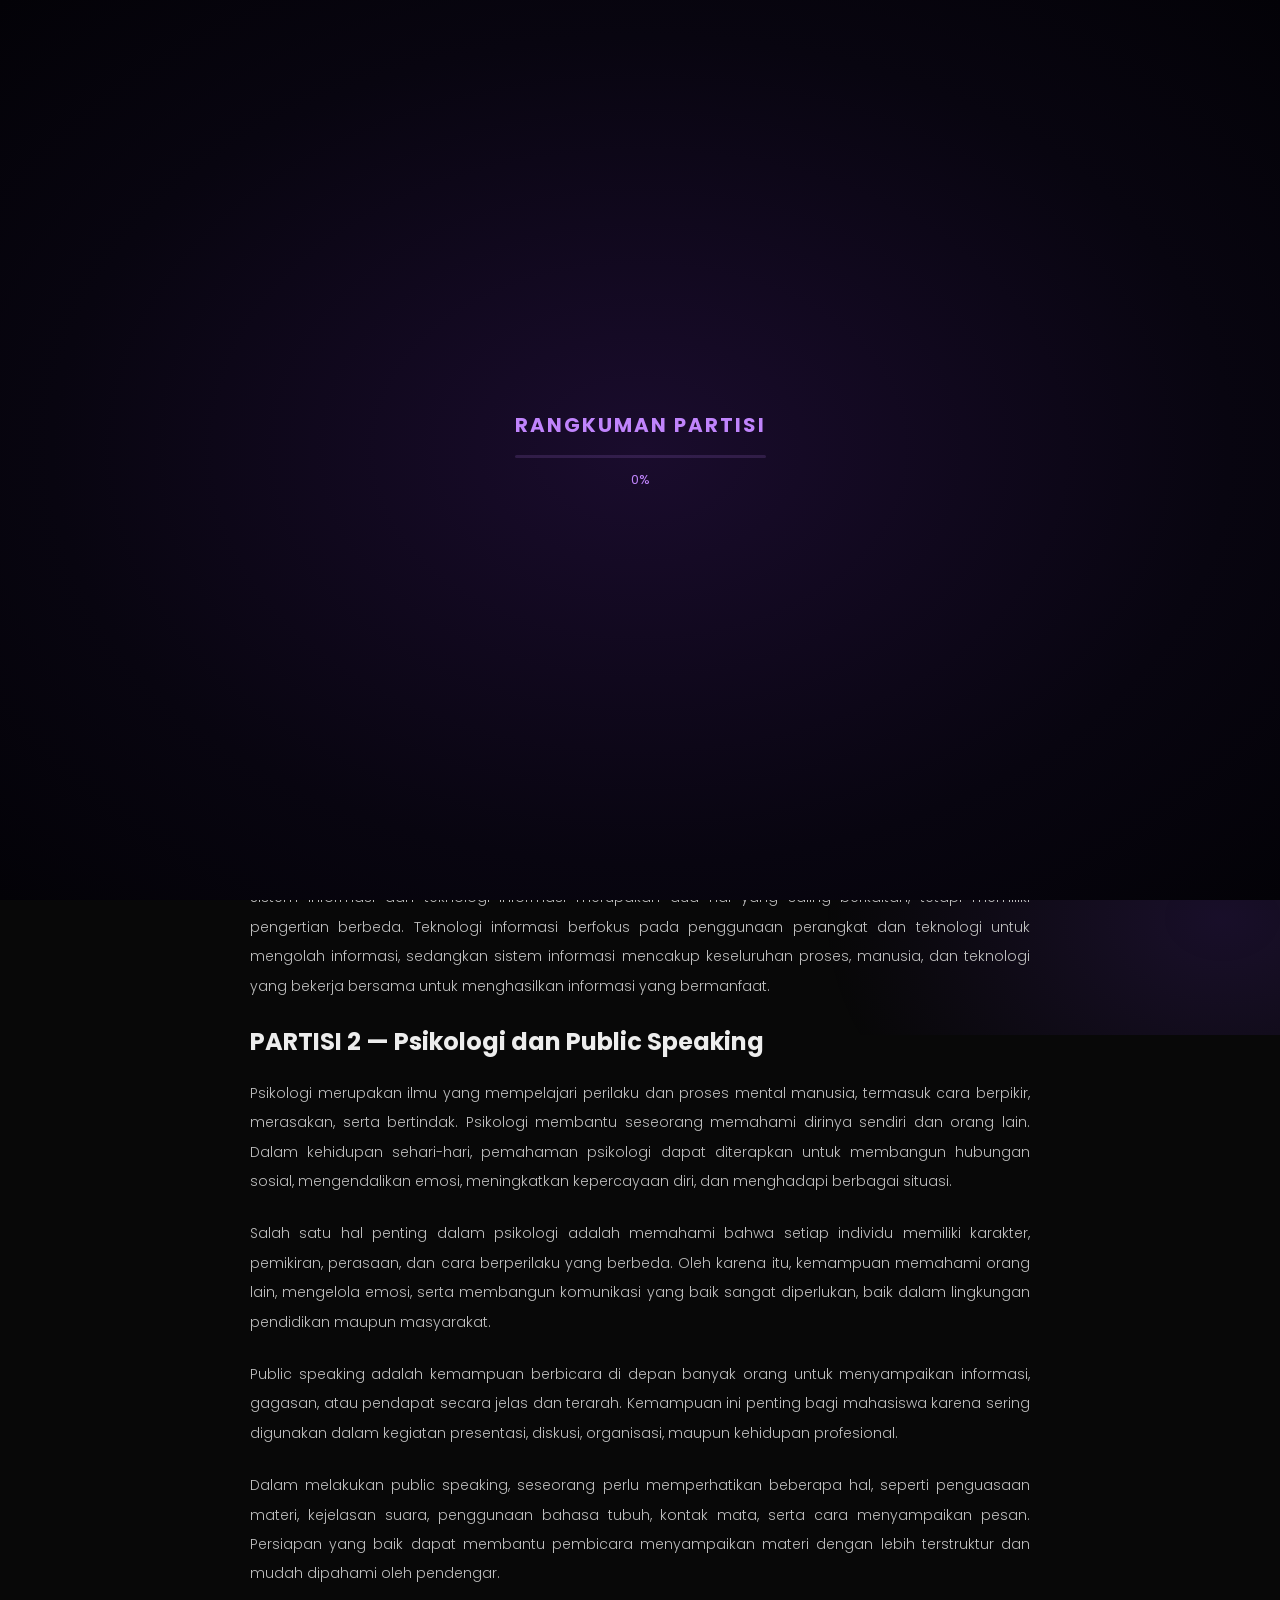
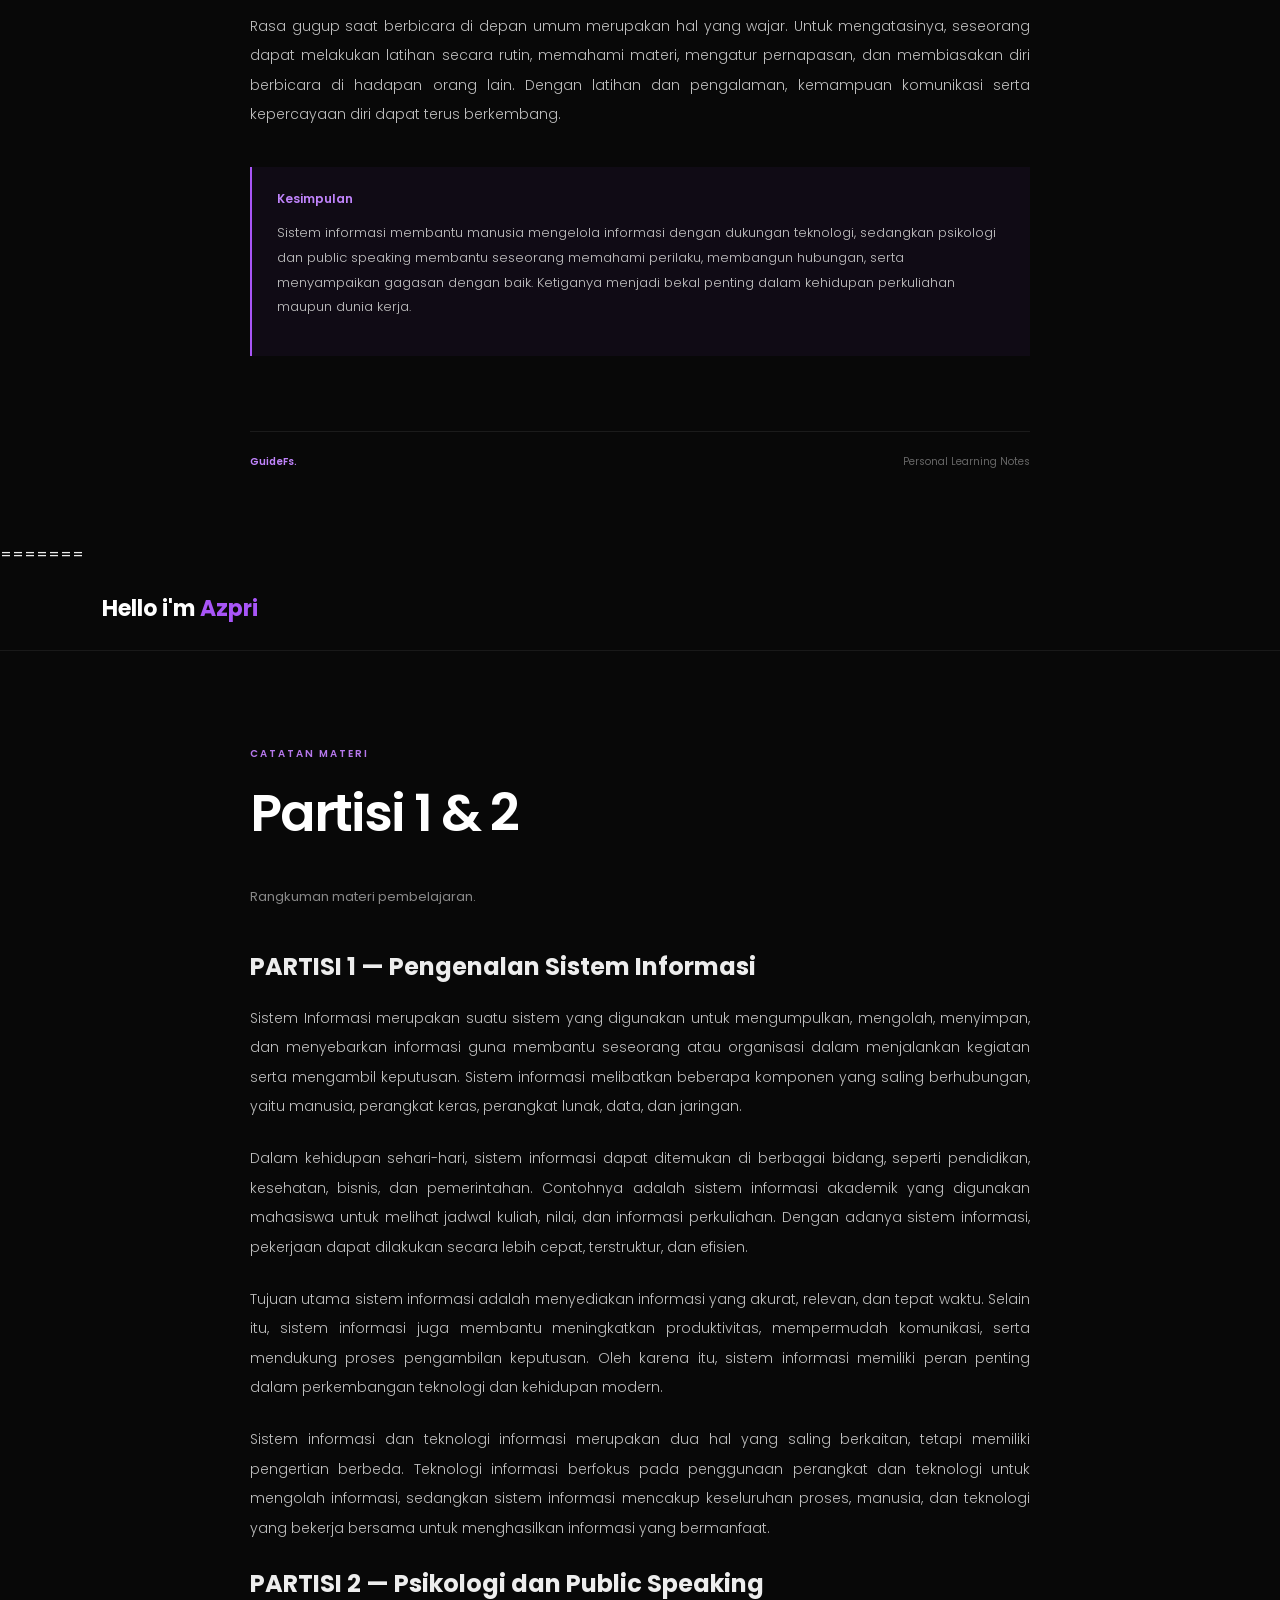
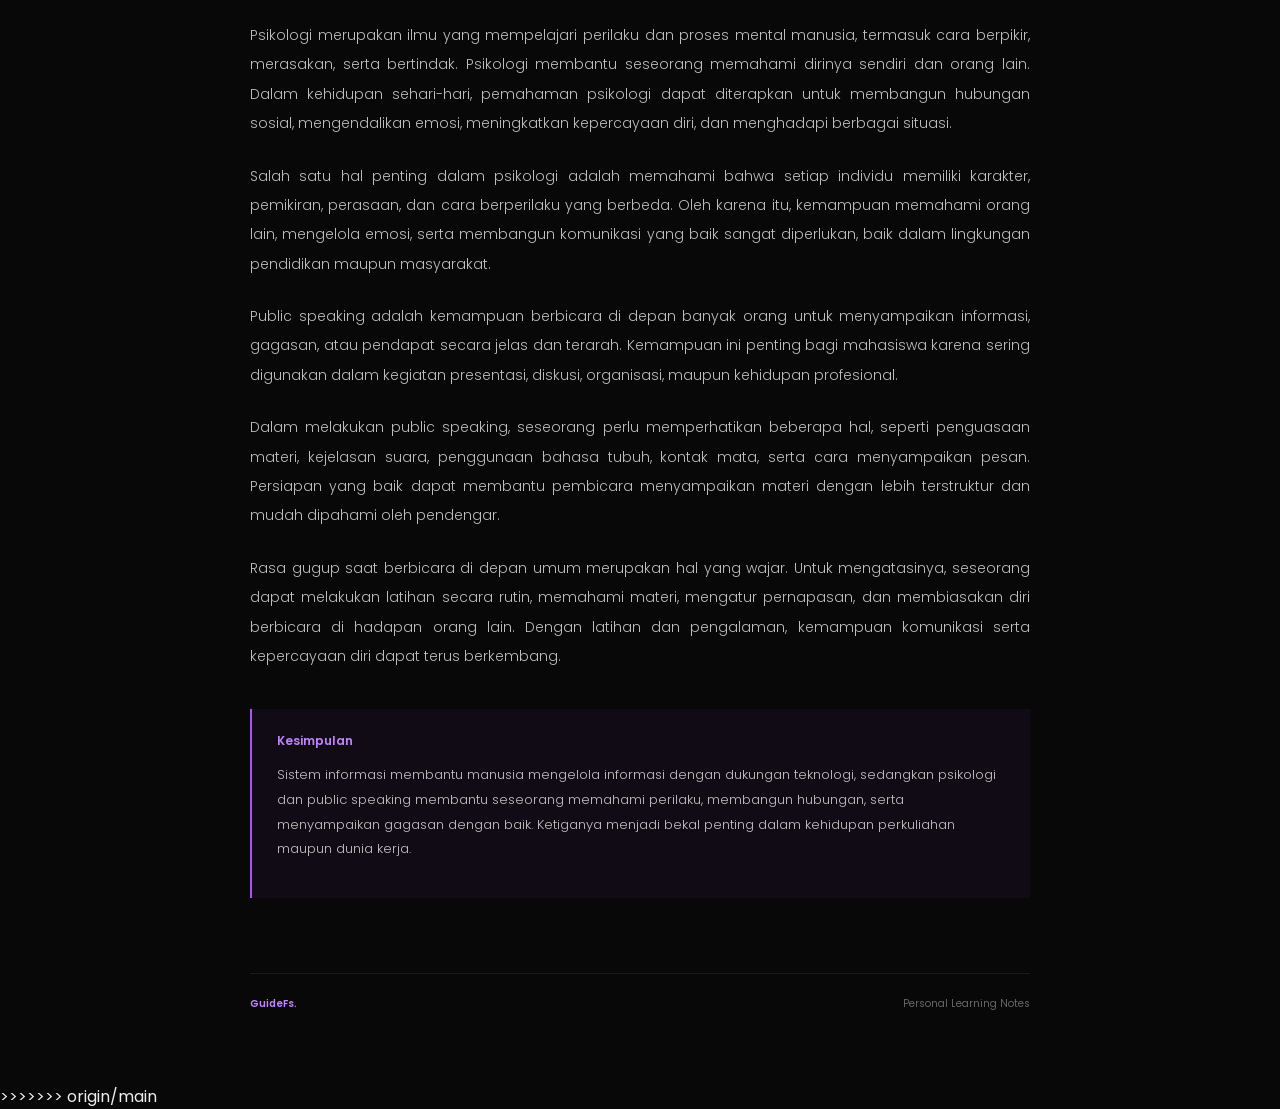
==== commit fedab03e: "Add files via upload" ====
--- a/partisi.html
+++ b/partisi.html
@@ -166,170 +166,170 @@
 </body>
 </html>
 =======
-
-<!DOCTYPE html>
-<html lang="id">
-<head>
-    <meta charset="UTF-8">
-    <meta name="viewport" content="width=device-width, initial-scale=1.0">
-    <title>Partisi | GuideFs</title>
-
-    <link rel="stylesheet" href="style.css">
-    <link rel="stylesheet" href="partisi.css">
-
-    <link rel="preconnect" href="https://fonts.googleapis.com">
-    <link rel="preconnect" href="https://fonts.gstatic.com" crossorigin>
-    <link href="https://fonts.googleapis.com/css2?family=Poppins:wght@300;400;500;600;700&display=swap" rel="stylesheet">
-
-    <link rel="stylesheet"
-        href="https://cdnjs.cloudflare.com/ajax/libs/font-awesome/6.5.0/css/all.min.css">
-</head>
-<body class="partisi-page">
-<!-- PARTISI LOADER -->
-<div id="partisi-loader">
-    <div class="minimal-loader">
-        <h1 id="loader-title">RANGKUMAN PARTISI</h1>
-
-        <div class="loader-progress">
-            <div class="loader-progress-fill"></div>
-        </div>
-
-        <span id="loader-percent">0%</span>
-    </div>
-</div>
-
-    <header class="partisi-navbar">
-        <a href="index.html" class="partisi-logo">Hello i'm <span>Azpri</span></a>
-
-        <a href="index.html" class="partisi-back">
-            <i class="fa-solid fa-arrow-left"></i>
-            Kembali
-        </a>
-    </header>
-
-    <main class="partisi-container">
-
-        <div class="partisi-heading">
-            <span class="partisi-label">CATATAN MATERI</span>
-            <h1>Partisi 1 & 2</h1>
-            <p>Rangkuman materi pembelajaran.</p>
-        </div>
-
-        <article class="partisi-content">
-
-    <h2>PARTISI 1 — Pengenalan Sistem Informasi</h2>
-
-    <p>
-        Sistem Informasi merupakan suatu sistem yang digunakan untuk
-        mengumpulkan, mengolah, menyimpan, dan menyebarkan informasi
-        guna membantu seseorang atau organisasi dalam menjalankan
-        kegiatan serta mengambil keputusan. Sistem informasi
-        melibatkan beberapa komponen yang saling berhubungan,
-        yaitu manusia, perangkat keras, perangkat lunak, data,
-        dan jaringan.
-    </p>
-
-    <p>
-        Dalam kehidupan sehari-hari, sistem informasi dapat ditemukan
-        di berbagai bidang, seperti pendidikan, kesehatan, bisnis,
-        dan pemerintahan. Contohnya adalah sistem informasi akademik
-        yang digunakan mahasiswa untuk melihat jadwal kuliah,
-        nilai, dan informasi perkuliahan. Dengan adanya sistem
-        informasi, pekerjaan dapat dilakukan secara lebih cepat,
-        terstruktur, dan efisien.
-    </p>
-
-    <p>
-        Tujuan utama sistem informasi adalah menyediakan informasi
-        yang akurat, relevan, dan tepat waktu. Selain itu, sistem
-        informasi juga membantu meningkatkan produktivitas,
-        mempermudah komunikasi, serta mendukung proses pengambilan
-        keputusan. Oleh karena itu, sistem informasi memiliki
-        peran penting dalam perkembangan teknologi dan kehidupan
-        modern.
-    </p>
-
-    <p>
-        Sistem informasi dan teknologi informasi merupakan dua
-        hal yang saling berkaitan, tetapi memiliki pengertian
-        berbeda. Teknologi informasi berfokus pada penggunaan
-        perangkat dan teknologi untuk mengolah informasi,
-        sedangkan sistem informasi mencakup keseluruhan proses,
-        manusia, dan teknologi yang bekerja bersama untuk
-        menghasilkan informasi yang bermanfaat.
-    </p>
-
-    <h2>PARTISI 2 — Psikologi dan Public Speaking</h2>
-
-    <p>
-        Psikologi merupakan ilmu yang mempelajari perilaku dan
-        proses mental manusia, termasuk cara berpikir, merasakan,
-        serta bertindak. Psikologi membantu seseorang memahami
-        dirinya sendiri dan orang lain. Dalam kehidupan sehari-hari,
-        pemahaman psikologi dapat diterapkan untuk membangun
-        hubungan sosial, mengendalikan emosi, meningkatkan
-        kepercayaan diri, dan menghadapi berbagai situasi.
-    </p>
-
-    <p>
-        Salah satu hal penting dalam psikologi adalah memahami
-        bahwa setiap individu memiliki karakter, pemikiran,
-        perasaan, dan cara berperilaku yang berbeda. Oleh karena
-        itu, kemampuan memahami orang lain, mengelola emosi,
-        serta membangun komunikasi yang baik sangat diperlukan,
-        baik dalam lingkungan pendidikan maupun masyarakat.
-    </p>
-
-    <p>
-        Public speaking adalah kemampuan berbicara di depan
-        banyak orang untuk menyampaikan informasi, gagasan,
-        atau pendapat secara jelas dan terarah. Kemampuan ini
-        penting bagi mahasiswa karena sering digunakan dalam
-        kegiatan presentasi, diskusi, organisasi, maupun
-        kehidupan profesional.
-    </p>
-
-    <p>
-        Dalam melakukan public speaking, seseorang perlu
-        memperhatikan beberapa hal, seperti penguasaan materi,
-        kejelasan suara, penggunaan bahasa tubuh, kontak mata,
-        serta cara menyampaikan pesan. Persiapan yang baik
-        dapat membantu pembicara menyampaikan materi dengan
-        lebih terstruktur dan mudah dipahami oleh pendengar.
-    </p>
-
-    <p>
-        Rasa gugup saat berbicara di depan umum merupakan hal
-        yang wajar. Untuk mengatasinya, seseorang dapat
-        melakukan latihan secara rutin, memahami materi,
-        mengatur pernapasan, dan membiasakan diri berbicara
-        di hadapan orang lain. Dengan latihan dan pengalaman,
-        kemampuan komunikasi serta kepercayaan diri dapat
-        terus berkembang.
-    </p>
-
-    <div class="partisi-note">
-        <span>Kesimpulan</span>
-        <p>
-            Sistem informasi membantu manusia mengelola informasi
-            dengan dukungan teknologi, sedangkan psikologi dan
-            public speaking membantu seseorang memahami perilaku,
-            membangun hubungan, serta menyampaikan gagasan dengan
-            baik. Ketiganya menjadi bekal penting dalam kehidupan
-            perkuliahan maupun dunia kerja.
-        </p>
-    </div>
-
-</article>
-
-        <footer class="partisi-footer">
-            <span>GuideFs.</span>
-            <span>Personal Learning Notes</span>
-        </footer>
-
-    </main>
-
-    <script src="partisi.js"></script>
-</body>
-</html>
+
+<!DOCTYPE html>
+<html lang="id">
+<head>
+    <meta charset="UTF-8">
+    <meta name="viewport" content="width=device-width, initial-scale=1.0">
+    <title>Partisi | GuideFs</title>
+
+    <link rel="stylesheet" href="style.css">
+    <link rel="stylesheet" href="partisi.css">
+
+    <link rel="preconnect" href="https://fonts.googleapis.com">
+    <link rel="preconnect" href="https://fonts.gstatic.com" crossorigin>
+    <link href="https://fonts.googleapis.com/css2?family=Poppins:wght@300;400;500;600;700&display=swap" rel="stylesheet">
+
+    <link rel="stylesheet"
+        href="https://cdnjs.cloudflare.com/ajax/libs/font-awesome/6.5.0/css/all.min.css">
+</head>
+<body class="partisi-page">
+<!-- PARTISI LOADER -->
+<div id="partisi-loader">
+    <div class="minimal-loader">
+        <h1 id="loader-title">RANGKUMAN PARTISI</h1>
+
+        <div class="loader-progress">
+            <div class="loader-progress-fill"></div>
+        </div>
+
+        <span id="loader-percent">0%</span>
+    </div>
+</div>
+
+    <header class="partisi-navbar">
+        <a href="index.html" class="partisi-logo">Hello i'm <span>Azpri</span></a>
+
+        <a href="index.html" class="partisi-back">
+            <i class="fa-solid fa-arrow-left"></i>
+            Kembali
+        </a>
+    </header>
+
+    <main class="partisi-container">
+
+        <div class="partisi-heading">
+            <span class="partisi-label">CATATAN MATERI</span>
+            <h1>Partisi 1 & 2</h1>
+            <p>Rangkuman materi pembelajaran.</p>
+        </div>
+
+        <article class="partisi-content">
+
+    <h2>PARTISI 1 — Pengenalan Sistem Informasi</h2>
+
+    <p>
+        Sistem Informasi merupakan suatu sistem yang digunakan untuk
+        mengumpulkan, mengolah, menyimpan, dan menyebarkan informasi
+        guna membantu seseorang atau organisasi dalam menjalankan
+        kegiatan serta mengambil keputusan. Sistem informasi
+        melibatkan beberapa komponen yang saling berhubungan,
+        yaitu manusia, perangkat keras, perangkat lunak, data,
+        dan jaringan.
+    </p>
+
+    <p>
+        Dalam kehidupan sehari-hari, sistem informasi dapat ditemukan
+        di berbagai bidang, seperti pendidikan, kesehatan, bisnis,
+        dan pemerintahan. Contohnya adalah sistem informasi akademik
+        yang digunakan mahasiswa untuk melihat jadwal kuliah,
+        nilai, dan informasi perkuliahan. Dengan adanya sistem
+        informasi, pekerjaan dapat dilakukan secara lebih cepat,
+        terstruktur, dan efisien.
+    </p>
+
+    <p>
+        Tujuan utama sistem informasi adalah menyediakan informasi
+        yang akurat, relevan, dan tepat waktu. Selain itu, sistem
+        informasi juga membantu meningkatkan produktivitas,
+        mempermudah komunikasi, serta mendukung proses pengambilan
+        keputusan. Oleh karena itu, sistem informasi memiliki
+        peran penting dalam perkembangan teknologi dan kehidupan
+        modern.
+    </p>
+
+    <p>
+        Sistem informasi dan teknologi informasi merupakan dua
+        hal yang saling berkaitan, tetapi memiliki pengertian
+        berbeda. Teknologi informasi berfokus pada penggunaan
+        perangkat dan teknologi untuk mengolah informasi,
+        sedangkan sistem informasi mencakup keseluruhan proses,
+        manusia, dan teknologi yang bekerja bersama untuk
+        menghasilkan informasi yang bermanfaat.
+    </p>
+
+    <h2>PARTISI 2 — Psikologi dan Public Speaking</h2>
+
+    <p>
+        Psikologi merupakan ilmu yang mempelajari perilaku dan
+        proses mental manusia, termasuk cara berpikir, merasakan,
+        serta bertindak. Psikologi membantu seseorang memahami
+        dirinya sendiri dan orang lain. Dalam kehidupan sehari-hari,
+        pemahaman psikologi dapat diterapkan untuk membangun
+        hubungan sosial, mengendalikan emosi, meningkatkan
+        kepercayaan diri, dan menghadapi berbagai situasi.
+    </p>
+
+    <p>
+        Salah satu hal penting dalam psikologi adalah memahami
+        bahwa setiap individu memiliki karakter, pemikiran,
+        perasaan, dan cara berperilaku yang berbeda. Oleh karena
+        itu, kemampuan memahami orang lain, mengelola emosi,
+        serta membangun komunikasi yang baik sangat diperlukan,
+        baik dalam lingkungan pendidikan maupun masyarakat.
+    </p>
+
+    <p>
+        Public speaking adalah kemampuan berbicara di depan
+        banyak orang untuk menyampaikan informasi, gagasan,
+        atau pendapat secara jelas dan terarah. Kemampuan ini
+        penting bagi mahasiswa karena sering digunakan dalam
+        kegiatan presentasi, diskusi, organisasi, maupun
+        kehidupan profesional.
+    </p>
+
+    <p>
+        Dalam melakukan public speaking, seseorang perlu
+        memperhatikan beberapa hal, seperti penguasaan materi,
+        kejelasan suara, penggunaan bahasa tubuh, kontak mata,
+        serta cara menyampaikan pesan. Persiapan yang baik
+        dapat membantu pembicara menyampaikan materi dengan
+        lebih terstruktur dan mudah dipahami oleh pendengar.
+    </p>
+
+    <p>
+        Rasa gugup saat berbicara di depan umum merupakan hal
+        yang wajar. Untuk mengatasinya, seseorang dapat
+        melakukan latihan secara rutin, memahami materi,
+        mengatur pernapasan, dan membiasakan diri berbicara
+        di hadapan orang lain. Dengan latihan dan pengalaman,
+        kemampuan komunikasi serta kepercayaan diri dapat
+        terus berkembang.
+    </p>
+
+    <div class="partisi-note">
+        <span>Kesimpulan</span>
+        <p>
+            Sistem informasi membantu manusia mengelola informasi
+            dengan dukungan teknologi, sedangkan psikologi dan
+            public speaking membantu seseorang memahami perilaku,
+            membangun hubungan, serta menyampaikan gagasan dengan
+            baik. Ketiganya menjadi bekal penting dalam kehidupan
+            perkuliahan maupun dunia kerja.
+        </p>
+    </div>
+
+</article>
+
+        <footer class="partisi-footer">
+            <span>GuideFs.</span>
+            <span>Personal Learning Notes</span>
+        </footer>
+
+    </main>
+
+    <script src="partisi.js"></script>
+</body>
+</html>
 >>>>>>> origin/main
--- a/style.css
+++ b/style.css
@@ -3663,3667 +3663,3667 @@
 
 
 =======
-
-@import url('https://fonts.googleapis.com/css2?family=Poppins:wght@300;400;500;600;700;800&display=swap');
-
-* {
-    margin: 0;
-    padding: 0;
-    box-sizing: border-box;
-    font-family: 'Poppins', sans-serif;
-}
-
-:root {
-    --bg: #080808;
-    --panel: #101010;
-    --cyan: #00ffd5;
-    --text: #ffffff;
-    --muted: #cccccc;
-}
-
-html {
-    min-height: 100%;
-    background: #080808;
-    scroll-behavior: smooth;
-}
-
-
-html {
-    scrollbar-width: none;
-}
-
-html::-webkit-scrollbar,
-body::-webkit-scrollbar {
-    display: none;
-}
-
-body {
-    min-height: 100vh;
-    margin: 0;
-    position: relative;
-    isolation: isolate;
-    background: #080808;
-    color: white;
-    overflow-x: hidden;
-}
-
-/* BACKGROUND GLOW — LEMBUT DAN DINAMIS */
-
-body::before {
-    content: "";
-    position: fixed;
-    inset: -15%;
-    z-index: -1;
-    pointer-events: none;
-
-    background:
-        radial-gradient(
-            ellipse at 12% 12%,
-            rgba(0, 25, 213, 0.02),
-            transparent 35%
-        ),
-        radial-gradient(
-            ellipse at 85% 48%,
-            rgba(0, 25, 10, 0.001),
-            transparent 32%
-        ),
-        radial-gradient(
-            ellipse at 42% 88%,
-            rgba(0, 10, 10, 0.022),
-            transparent 8%
-        );
-
-    animation: backgroundFlow 22s ease-in-out infinite alternate;
-    will-change: transform;
-}
-
-
-/* LOADER */
-
-#loader {
-    position: fixed;
-    inset: 0;
-    background: #000;
-    display: flex;
-    justify-content: center;
-    align-items: center;
-    z-index: 10000;
-    transition: transform .7s ease, opacity .7s ease;
-}
-
-#loader.fade-out {
-    transform: translateY(-100%);
-    pointer-events: none;
-}
-
-.loader-content {
-    text-align: center;
-    padding: 20px;
-}
-
-.anim-sub {
-    color: var(--cyan);
-    letter-spacing: 3px;
-    display: inline-block;
-    margin: 0 3px;
-    font-size: 17px;
-}
-
-.anim-title {
-    font-size: clamp(1.7rem, 5vw, 3rem);
-    margin: 12px 0;
-}
-
-.loading-bar {
-    width: 0;
-    max-width: 100%;
-    height: 3px;
-    margin: 0 auto;
-    background: var(--cyan);
-    box-shadow: 0 0 15px var(--cyan);
-    animation: fillBar 1.6s 1.3s forwards;
-}
-
-@keyframes fillBar {
-    to {
-        width: 100%;
-    }
-}
-
-
-
-/* ===== LIQUID GLASS NAVBAR ===== */
-
-.navbar {
-    position: fixed;
-    top: 18px;
-    left: 50%;
-    transform: translateX(-50%);
-    z-index: 9999;
-    width: max-content;
-    max-width: calc(100% - 24px);
-    padding: 0;
-    background: transparent;
-    border: none;
-}
-
-.nav-links {
-    position: relative;
-    isolation: isolate;
-    display: flex;
-    align-items: center;
-    justify-content: center;
-    gap: 3px;
-    padding: 6px;
-    border: 1px solid rgba(255, 255, 255, .2);
-    border-radius: 50px;
-    overflow: visible;
-
-    background:
-        linear-gradient(
-            120deg,
-            rgba(181, 108, 255, .18),
-            rgba(120, 70, 255, .16),
-            rgba(255, 80, 190, .12)
-        ),
-        rgba(15, 15, 25, .55);
-
-    backdrop-filter: blur(28px) saturate(190%);
-    -webkit-backdrop-filter: blur(28px) saturate(190%);
-
-    box-shadow:
-        0 8px 30px rgba(0, 0, 0, .25),
-        inset 0 1px 1px rgba(255, 255, 255, .2);
-}
-
-.nav-links a {
-    position: relative;
-    z-index: 2;
-    padding: 10px 15px;
-    color: rgba(255, 255, 255, .72);
-    font-size: 13px;
-    font-weight: 500;
-    white-space: nowrap;
-    text-decoration: none;
-    transform: none;
-    transition: color .35s ease;
-    -webkit-tap-highlight-color: transparent;
-}
-
-.nav-links a::after {
-    display: none !important;
-    content: none !important;
-}
-
-.nav-links a:hover,
-.nav-links a.active {
-    color: #fff;
-}
-
-/* ===== PURPLE GLASS INDICATOR ===== */
-
-.nav-indicator {
-    position: absolute;
-    z-index: 1;
-    top: 5px;
-    left: 0;
-    width: 0;
-    height: calc(100% - 10px);
-    border-radius: 40px;
-    pointer-events: none;
-
-    background: linear-gradient(
-        130deg,
-        rgba(181, 108, 255, .35),
-        rgba(125, 85, 255, .34),
-        rgba(255, 80, 190, .25)
-    );
-
-    border: 1px solid rgba(255, 255, 255, .25);
-
-    box-shadow:
-        0 0 16px rgba(181, 108, 255, .15),
-        inset 0 1px 2px rgba(255, 255, 255, .3);
-
-    transition:
-        transform 750ms cubic-bezier(.16, 1, .3, 1),
-        width 600ms cubic-bezier(.16, 1, .3, 1),
-        box-shadow 500ms ease,
-        filter 500ms ease;
-
-    will-change: transform, width;
-}
-
-/* ===== HOVER GLASS ===== */
-
-@media (hover: hover) and (pointer: fine) {
-    .nav-links:has(a:hover) .nav-indicator {
-        filter: brightness(1.2);
-        box-shadow:
-            0 0 22px rgba(181, 108, 255, .32),
-            inset 0 1px 3px rgba(255, 255, 255, .4);
-    }
-}
-
-/* ===== MOBILE NAVBAR ===== */
-
-@media (max-width: 768px) {
-    .navbar {
-        top: auto;
-        bottom: calc(22px + env(safe-area-inset-bottom));
-        left: 50%;
-        right: auto;
-        transform: translateX(-50%);
-        max-width: calc(100vw - 16px);
-    }
-
-    .nav-links {
-        gap: 0;
-        padding: 5px;
-        max-width: calc(100vw - 16px);
-    }
-
-    .nav-links a {
-        padding: 10px clamp(7px, 2.2vw, 12px);
-        font-size: clamp(10px, 2.8vw, 12px);
-    }
-
-    .nav-indicator {
-        top: 5px;
-        height: calc(100% - 10px);
-    }
-}
-
-@media (prefers-reduced-motion: reduce) {
-    .nav-indicator {
-        transition: none;
-    }
-}
-
-
-
-/* HOME */
-
-.hero {
-    min-height: 100vh;
-    display: flex;
-    align-items: center;
-    padding: 100px 6% 60px;
-    gap: 3rem;
-    background: transparent;
-}
-
-.hero-text {
-    flex: 1;
-    min-width: 0;
-}
-
-.hero-text h1 {
-    font-size: clamp(32px, 4vw, 50px);
-    font-weight: 700;
-    line-height: 1.2;
-}
-
-.hero-text h3 {
-    font-size: 25px;
-    margin: 10px 0;
-}
-
-.typing-text {
-    color: var(--cyan);
-    text-shadow: 0 0 20px var(--cyan);
-}
-
-.hero-text p {
-    margin: 20px 0;
-    line-height: 1.8;
-    color: #eee;
-    overflow-wrap: anywhere;
-}
-
-/* GUIDEFs OFFICIAL — TYPING */
-
-.typing {
-    margin-top: 5px;
-    margin-bottom: 5px;
-    color: #ffffff;
-    border-right: 1px solid #ffffff;
-    white-space: nowrap;
-    overflow: hidden;
-    width: 0;
-    animation:
-        typing 5s steps(21) forwards,
-        blink 0.7s steps(1) 6,
-        hideCursor 0s 4s forwards;
-    text-align: left !important;
-    display: block;
-}
-
-@keyframes typing {
-    from {
-        width: 0;
-    }
-
-    to {
-        width: 195px;
-    }
-}
-
-@keyframes blink {
-    50% {
-        border-color: transparent;
-    }
-}
-
-@keyframes hideCursor {
-    to {
-        border-right: none;
-    }
-}
-
-.social-icons {
-    display: flex;
-    flex-wrap: wrap;
-    gap: 15px;
-    margin: 25px 0 30px;
-}
-
-.social-icons a {
-    display: inline-flex;
-    justify-content: center;
-    align-items: center;
-    width: 45px;
-    height: 45px;
-    border: 2px solid var(--cyan);
-    border-radius: 10px;
-    color: var(--cyan);
-    text-decoration: none;
-    transition: .3s ease;
-}
-
-.social-icons a:hover {
-    transform: translateY(-4px);
-    background: var(--cyan);
-    color: #080808;
-    box-shadow: 0 0 25px #00ffd577;
-}
-
-.social-icons .ig:hover {
-    background: #080808;
-    color: #e1306c;
-    border-color: #e1306c;
-    box-shadow: 0 0 20px #e1306c66;
-}
-
-.social-icons .tt:hover {
-    background: #080808;
-    color: white;
-    border-color: white;
-}
-
-.social-icons .wa:hover {
-    background: #080808;
-    color: #25de66;
-    border-color: #25de66;
-}
-
-.btn-hire {
-    display: inline-block;
-    padding: 11px 40px;
-    background: var(--cyan);
-    color: #080808;
-    text-decoration: none;
-    border-radius: 30px;
-    font-weight: 600;
-    box-shadow: 0 0 10px #00ffd577;
-    transition: .3s ease;
-}
-
-.btn-hire:hover {
-    background: #080808;
-    color: var(--cyan);
-    box-shadow: 0 0 20px #00ffd577;
-    transform: translateY(-3px);
-}
-
-.hero-img {
-    flex: 1;
-    display: flex;
-    justify-content: center;
-    align-items: center;
-    min-width: 0;
-}
-
-.img-box {
-    width: 300px;
-    height: 300px;
-    border-radius: 50%;
-    border: 2px solid #00ffd573;
-    overflow: hidden;
-    box-shadow: 0 0 25px #00ffd5a0;
-    transition: .3s ease-in-out;
-}
-
-.img-box:hover {
-    transform: scale(.96);
-    box-shadow: 0 0 45px #00ffd5;
-}
-
-.img-box img {
-    width: 100%;
-    height: 100%;
-    object-fit: cover;
-}
-
-/* ABOUT ME */
-
-.about {
-    min-height: 100vh;
-    display: flex;
-    justify-content: center;
-    align-items: center;
-    background: transparent;
-    padding: 110px 8%;
-}
-
-.about-container {
-    width: 100%;
-    max-width: 1200px;
-    display: flex;
-    align-items: center;
-    gap: 4rem;
-}
-
-.about-img,
-.about-text {
-    flex: 1;
-    min-width: 0;
-}
-
-.about-img {
-    display: flex;
-    justify-content: center;
-}
-
-.about-img img {
-    width: 300px;
-    height: 300px;
-    border-radius: 30%;
-    border: 5px solid var(--cyan);
-    box-shadow: 0 0 30px #00ffd577;
-    object-fit: cover;
-    transition: .4s ease;
-}
-
-.about-img img:hover {
-    box-shadow: 0 0 50px var(--cyan);
-    transform: scale(.97);
-}
-
-.about-text h2 {
-    font-size: 45px;
-    margin-bottom: 10px;
-}
-
-.about-text h2 span,
-.section-container h2 span,
-.contact-container h2 span {
-    color: var(--cyan);
-}
-
-.about-text h3 {
-    font-size: 16px;
-    line-height: 1.8;
-    color: #ccc;
-    margin-bottom: 25px;
-}
-
-.about-text p {
-    font-size: 15px;
-    line-height: 1.8;
-    color: #ccc;
-    margin-bottom: 22px;
-}
-
-
-/* ===== EDUCATION SECTION ===== */
-
-.education-section {
-    width: 100%;
-    padding: 60px 8% 110px;
-    background: transparent;
-}
-
-.education-section .education {
-    width: 100%;
-    max-width: 1000px;
-    margin: 0 auto;
-}
-
-.education-header {
-    text-align: center;
-    margin-bottom: 45px;
-}
-
-.education-header h2 {
-    color: white;
-    font-size: clamp(34px, 4vw, 45px);
-    margin-bottom: 15px;
-}
-
-.education-header h2 span {
-    color: var(--cyan);
-}
-
-.education-description {
-    color: #aaa;
-    font-size: 14px;
-    line-height: 1.8;
-}
-
-.education-timeline {
-    position: relative;
-    display: grid;
-    gap: 22px;
-    max-width: 800px;
-    margin: 0 auto;
-}
-
-.education-timeline::before {
-    content: "";
-    position: absolute;
-    left: 27px;
-    top: 28px;
-    bottom: 28px;
-    width: 2px;
-    background: linear-gradient(
-        to bottom,
-        var(--cyan),
-        rgba(0, 255, 213, .08)
-    );
-}
-
-.education-item {
-    position: relative;
-    display: grid;
-    grid-template-columns: 56px minmax(0, 1fr);
-    gap: 18px;
-    align-items: start;
-}
-
-.education-marker {
-    position: relative;
-    z-index: 1;
-    display: flex;
-    justify-content: center;
-    align-items: center;
-    width: 56px;
-    height: 56px;
-    color: var(--cyan);
-    background: #101010;
-    border: 1px solid #00ffd577;
-    border-radius: 50%;
-    box-shadow: 0 0 18px #00ffd51c;
-}
-
-.education-card {
-    min-width: 0;
-    padding: 24px 27px;
-    background: linear-gradient(
-        135deg,
-        rgba(16, 16, 16, .98),
-        rgba(10, 15, 14, .95)
-    );
-    border: 1px solid #00ffd52b;
-    border-radius: 14px;
-    transition: border-color .3s ease, box-shadow .3s ease;
-}
-
-.education-card:hover {
-    border-color: #00ffd5a0;
-    box-shadow: 0 0 25px #00ffd511;
-}
-
-.education-number {
-    display: block;
-    color: var(--cyan);
-    font-size: 10px;
-    letter-spacing: 2px;
-}
-
-.education-card h3 {
-    color: white;
-    font-size: 19px;
-    margin: 10px 0 7px;
-}
-
-.education-place {
-    color: #ccc;
-    font-size: 14px;
-    line-height: 1.7;
-}
-
-.education-major {
-    color: #999;
-    font-size: 13px;
-    line-height: 1.7;
-    margin-top: 5px;
-}
-
-.education-status {
-    display: inline-block;
-    margin-top: 15px;
-    padding: 6px 11px;
-    color: var(--cyan);
-    background: #00ffd50b;
-    border: 1px solid #00ffd544;
-    border-radius: 5px;
-    font-size: 10px;
-    letter-spacing: 1px;
-}
-
-.education-current {
-    border-color: #00ffd577;
-    box-shadow: inset 3px 0 0 var(--cyan);
-}
-
-@media (max-width: 768px) {
-    .education-section {
-        padding: 35px 7% 80px;
-    }
-
-    .education-header {
-        margin-bottom: 30px;
-    }
-
-    .education-timeline {
-        gap: 17px;
-    }
-
-    .education-timeline::before {
-        left: 21px;
-    }
-
-    .education-item {
-        grid-template-columns: 44px minmax(0, 1fr);
-        gap: 12px;
-    }
-
-    .education-marker {
-        width: 44px;
-        height: 44px;
-        font-size: 14px;
-    }
-
-    .education-card {
-        padding: 19px 16px;
-    }
-
-    .education-card h3 {
-        font-size: 16px;
-    }
-
-    .education-number {
-        font-size: 9px;
-        letter-spacing: 1px;
-    }
-
-    .education-place,
-    .education-major {
-        font-size: 13px;
-    }
-}
-
-
-/* INTERESTS & PORTFOLIO */
-
-.hobbies,
-.portfolio {
-    min-height: 100vh;
-    padding: 120px 8%;
-    display: flex;
-    align-items: center;
-    background: transparent;
-}
-
-.section-container {
-    width: 100%;
-    max-width: 1200px;
-    margin: auto;
-}
-
-.section-label {
-    color: var(--cyan);
-    letter-spacing: 4px;
-    font-size: 12px;
-    font-weight: 600;
-    margin-bottom: 12px;
-}
-
-.section-container h2,
-.contact-container h2 {
-    color: white;
-    font-size: clamp(34px, 4vw, 45px);
-    margin-bottom: 15px;
-}
-
-.section-description {
-    max-width: 650px;
-    color: #aaa;
-    line-height: 1.8;
-    margin-bottom: 40px;
-}
-
-.hobby-grid,
-.portfolio-grid {
-    display: grid;
-    grid-template-columns: repeat(2, minmax(0, 1fr));
-    gap: 28px;
-}
-
-.hobby-card,
-.portfolio-card {
-    min-width: 0;
-    background: #101010;
-    border: 1px solid #00ffd52b;
-    border-radius: 18px;
-    overflow: hidden;
-    transition:
-        transform .35s ease,
-        border-color .35s ease,
-        box-shadow .35s ease;
-}
-
-.hobby-card:hover,
-.portfolio-card:hover {
-    transform: translateY(-7px);
-    border-color: var(--cyan);
-    box-shadow: 0 0 25px #00ffd522;
-}
-
-.hobby-image {
-    width: 100%;
-    height: 280px;
-    overflow: hidden;
-    background: #151515;
-}
-
-.hobby-image img {
-    display: block;
-    width: 100%;
-    height: 100%;
-    object-fit: cover;
-    transition: transform .5s ease;
-}
-
-.hobby-card:hover .hobby-image img {
-    transform: scale(1.05);
-}
-
-.hobby-info {
-    padding: 25px;
-}
-
-.hobby-info i {
-    color: var(--cyan);
-    font-size: 25px;
-    margin-bottom: 15px;
-}
-
-.hobby-info h3,
-.portfolio-card h3 {
-    color: white;
-    font-size: 21px;
-    margin-bottom: 10px;
-}
-
-.hobby-info p,
-.portfolio-card p {
-    color: #aaa;
-    line-height: 1.8;
-    font-size: 14px;
-}
-
-.portfolio-card {
-    padding: 35px;
-}
-
-.portfolio-number {
-    display: block;
-    color: var(--cyan);
-    font-size: 12px;
-    letter-spacing: 2px;
-    margin-bottom: 25px;
-}
-
-.portfolio-icon {
-    color: var(--cyan);
-    font-size: 32px;
-    margin-bottom: 18px;
-}
-
-.portfolio-card h3 {
-    margin-top: 10px;
-}
-
-.portfolio-tag {
-    display: inline-block;
-    color: var(--cyan);
-    border: 1px solid #00ffd555;
-    border-radius: 30px;
-    padding: 7px 14px;
-    font-size: 12px;
-    margin-top: 22px;
-}
-
-/* CONTACT */
-
-.contact {
-    min-height: 100vh;
-    padding: 120px 8%;
-    display: flex;
-    align-items: center;
-    justify-content: center;
-    background: transparent;
-}
-
-.contact-container {
-    width: 100%;
-    max-width: 900px;
-    margin: auto;
-    text-align: center;
-}
-
-.contact-container .section-description {
-    margin: 0 auto 40px;
-}
-
-.contact-list {
-    display: grid;
-    grid-template-columns: repeat(2, minmax(0, 1fr));
-    gap: 18px;
-    text-align: left;
-}
-
-.contact-item {
-    min-width: 0;
-    display: flex;
-    align-items: center;
-    gap: 18px;
-    padding: 22px;
-    background: #101010;
-    border: 1px solid #00ffd533;
-    border-radius: 14px;
-    color: white;
-    text-decoration: none;
-    transition: .3s ease;
-}
-
-.contact-item:hover {
-    border-color: var(--cyan);
-    box-shadow: 0 0 20px #00ffd522;
-    transform: translateY(-4px);
-}
-
-.contact-item > i {
-    flex-shrink: 0;
-    color: var(--cyan);
-    font-size: 25px;
-    width: 30px;
-    text-align: center;
-}
-
-.contact-item span {
-    display: flex;
-    flex-direction: column;
-    gap: 5px;
-    min-width: 0;
-}
-
-.contact-item small {
-    color: #999;
-}
-
-.contact-item strong {
-    font-size: 14px;
-    overflow-wrap: anywhere;
-}
-
-.contact-footer {
-    color: #777;
-    font-size: 13px;
-    margin-top: 55px;
-}
-
-/* SCROLL ANIMATION */
-
-.imageReveal {
-    animation: imageReveal both;
-    animation-timeline: view(90% auto);
-}
-
-@keyframes imageReveal {
-    from {
-        filter: saturate(0) contrast(2) brightness(.5);
-        opacity: 0;
-        transform: translateY(35px);
-    }
-
-    to {
-        filter: none;
-        opacity: 1;
-        transform: translateY(0);
-    }
-}
-
-/* ENTRANCE ANIMATIONS */
-
-.fadeup,
-.fadeup1,
-.fadeup2,
-.fadeup3,
-.fadeup4 {
-    opacity: 0;
-    animation: fadeUp 1s ease forwards;
-}
-
-.fadeup {
-    animation-delay: 2.69s;
-}
-
-.fadeup1 {
-    animation-delay: 2.77s;
-}
-
-.fadeup2 {
-    animation-delay: 2.85s;
-}
-
-.fadeup3 {
-    animation-delay: 2.93s;
-}
-
-.fadeup4 {
-    animation-delay: 3.01s;
-}
-
-@keyframes fadeUp {
-    from {
-        opacity: 0;
-        transform: translateY(35px);
-    }
-
-    65% {
-        opacity: 1;
-        transform: translateY(-4px);
-    }
-
-    to {
-        opacity: 1;
-        transform: translateY(0);
-    }
-}
-
-.fadeup-leader {
-    opacity: 0;
-    animation: fadeUp 1s ease 1.2s forwards;
-}
-
-.fade-right,
-.fade-right1,
-.fade-right2 {
-    opacity: 0;
-    animation: fadeRight 1s ease forwards;
-}
-
-.fade-right1 {
-    animation-delay: .2s;
-}
-
-.fade-right2 {
-    animation-delay: .35s;
-}
-
-@keyframes fadeRight {
-    from {
-        opacity: 0;
-        transform: translateX(-25px);
-    }
-
-    to {
-        opacity: 1;
-        transform: translateX(0);
-    }
-}
-
-.zoom-out {
-    opacity: 0;
-    animation: zoomOut 1.3s ease 2.6s forwards;
-}
-
-@keyframes zoomOut {
-    0% {
-        transform: scale(1.35);
-        opacity: 0;
-    }
-
-    55% {
-        transform: scale(.92);
-        opacity: 1;
-    }
-
-    100% {
-        transform: scale(1);
-        opacity: 1;
-    }
-}
-
-/* MOBILE RESPONSIVE */
-
-@media (max-width: 992px) {
-    .about-container {
-        gap: 2.5rem;
-    }
-
-    .about-img img {
-        width: 250px;
-        height: 250px;
-    }
-
-    .about-text h2 {
-        font-size: 36px;
-    }
-}
-
-@media (max-width: 768px) {
-    .hero {
-        min-height: 100vh;
-        flex-direction: column;
-        justify-content: center;
-        align-items: flex-start;
-        padding: 120px 7% 70px;
-        gap: 45px;
-    }
-
-    .hero-text {
-        width: 100%;
-    }
-
-    .hero-text h1 {
-        font-size: clamp(32px, 8vw, 42px);
-    }
-
-    .hero-text h3 {
-        font-size: 20px;
-    }
-
-    .hero-text p {
-        font-size: 14px;
-    }
-
-    .hero-img {
-        width: 100%;
-    }
-
-    .img-box {
-        width: 190px;
-        height: 190px;
-    }
-
-    .about {
-        padding: 110px 7%;
-    }
-
-    .about-container {
-        flex-direction: column;
-        text-align: center;
-        gap: 35px;
-    }
-
-    .about-img img {
-        width: 230px;
-        height: 230px;
-    }
-
-    .about-text h2 {
-        font-size: 35px;
-    }
-
-    .about-text p {
-        font-size: 14px;
-        text-align: left;
-    }
-
-    .hobbies,
-    .portfolio,
-    .contact {
-        padding: 110px 7%;
-    }
-
-    .hobby-grid,
-    .portfolio-grid,
-    .contact-list {
-        grid-template-columns: 1fr;
-    }
-
-    .hobby-image {
-        height: 240px;
-    }
-
-    .portfolio-card {
-        padding: 28px;
-    }
-
-    .section-description {
-        font-size: 14px;
-    }
-
-    .contact-item {
-        padding: 18px;
-    }
-}
-
-/* TYPING EFFECT — POSISI STABIL */
-
-.hero-text h1.hero-text {
-    min-height: 1.2em;
-}
-
-.typing-text {
-    display: inline-block;
-    min-width: 9ch;
-    white-space: nowrap;
-    vertical-align: baseline;
-    color: #00ffd5;
-    text-shadow: 0 0 20px #00ffd5;
-}
-
-.typing-text::after {
-    content: "";
-    display: inline-block;
-    width: 2px;
-    height: 0.85em;
-    margin-left: 4px;
-    vertical-align: -0.05em;
-    background: #00ffd5;
-    animation: typingCursor 0.7s steps(1) infinite;
-}
-
-@keyframes typingCursor {
-    50% {
-        opacity: 0;
-    }
-}
-
-@media (max-width: 768px) {
-    .typing-text {
-        min-width: 0;
-    }
-
-    .hero-text h1.hero-text {
-        min-height: 1.2em;
-    }
-}
-
-/* REDUCE MOTION */
-
-@media (prefers-reduced-motion: reduce) {
-    html {
-        scroll-behavior: auto;
-    }
-
-    *,
-    *::before,
-    *::after {
-        animation-duration: .01ms !important;
-        animation-iteration-count: 1 !important;
-        transition-duration: .01ms !important;
-    }
-}
-
-
-/* ===== INTEREST GALLERY ===== */
-
-.gallery-category {
-    margin-top: 48px;
-}
-
-.gallery-heading {
-    display: flex;
-    justify-content: space-between;
-    align-items: flex-end;
-    gap: 20px;
-    margin-bottom: 22px;
-}
-
-.gallery-index {
-    display: block;
-    color: var(--cyan);
-    font-size: 11px;
-    letter-spacing: 3px;
-    margin-bottom: 10px;
-}
-
-.gallery-heading h3 {
-    color: #fff;
-    font-size: clamp(22px, 3vw, 30px);
-    margin-bottom: 8px;
-}
-
-.gallery-heading h3 i {
-    color: var(--cyan);
-    margin-right: 8px;
-}
-
-.gallery-heading p {
-    color: #999;
-    font-size: 13px;
-    line-height: 1.8;
-}
-
-.photo-count {
-    flex-shrink: 0;
-    color: var(--cyan);
-    border: 1px solid #00ffd544;
-    border-radius: 30px;
-    padding: 8px 13px;
-    font-size: 10px;
-    letter-spacing: 1px;
-}
-
-.interest-gallery {
-    display: grid;
-    grid-template-columns: 1.35fr 1fr 1fr;
-    gap: 16px;
-}
-
-.gallery-photo {
-    position: relative;
-    display: block;
-    min-width: 0;
-    height: 235px;
-    overflow: hidden;
-    border: 1px solid #00ffd52b;
-    border-radius: 14px;
-    background: #101010;
-    text-decoration: none;
-    isolation: isolate;
-}
-
-.gallery-photo:first-child {
-    height: 270px;
-}
-
-.gallery-photo img {
-    width: 100%;
-    height: 100%;
-    display: block;
-    object-fit: cover;
-    transition: transform .55s ease, filter .4s ease;
-}
-
-.photo-overlay {
-    position: absolute;
-    inset: 0;
-    display: flex;
-    justify-content: center;
-    align-items: center;
-    gap: 9px;
-    color: white;
-    font-size: 13px;
-    background: linear-gradient(
-        to top,
-        rgba(0, 0, 0, .8),
-        rgba(0, 0, 0, .05) 75%
-    );
-    opacity: 0;
-    transition: opacity .35s ease;
-}
-
-.gallery-photo:hover {
-    border-color: var(--cyan);
-    box-shadow: 0 0 22px #00ffd51c;
-}
-
-.gallery-photo:hover img {
-    transform: scale(1.07);
-    filter: brightness(.7);
-}
-
-.gallery-photo:hover .photo-overlay {
-    opacity: 1;
-}
-
-.ml-category {
-    margin-top: 65px;
-}
-
-.ml-gallery .gallery-photo {
-    border-color: #a58aff35;
-}
-
-.ml-gallery .gallery-photo:hover {
-    border-color: #a58aff;
-    box-shadow: 0 0 22px #a58aff20;
-}
-
-.ml-category .gallery-index,
-.ml-category .gallery-heading h3 i,
-.ml-category .photo-count {
-    color: #b49aff;
-}
-
-.ml-category .photo-count {
-    border-color: #b49aff55;
-}
-
-
-/* ===== ACHIEVEMENT PORTFOLIO HORIZONTAL ===== */
-
-.portfolio-grid {
-    display: grid;
-    grid-template-columns: repeat(3, minmax(0, 1fr));
-    gap: 22px;
-    overflow: visible;
-}
-
-.portfolio-grid::-webkit-scrollbar {
-    display: none;
-}
-
-.portfolio-grid:active {
-    cursor: grabbing;
-}
-
-.achievement-card {
-    flex: 0 0 calc(50% - 11px);
-    min-width: 0;
-    padding: 0;
-    scroll-snap-align: start;
-    user-select: none;
-}
-
-.achievement-image {
-    position: relative;
-    height: 250px;
-    overflow: hidden;
-    background: #151515;
-}
-
-.achievement-image img {
-    display: block;
-    width: 100%;
-    height: 100%;
-    object-fit: cover;
-    transition: transform .5s ease;
-    -webkit-user-drag: none;
-    pointer-events: none;
-}
-
-.achievement-card:hover .achievement-image img {
-    transform: scale(1.05);
-}
-
-.achievement-level {
-    position: absolute;
-    left: 16px;
-    bottom: 16px;
-    padding: 7px 12px;
-    color: var(--cyan);
-    background: rgba(8, 8, 8, .85);
-    border: 1px solid #00ffd555;
-    border-radius: 5px;
-    font-size: 10px;
-    letter-spacing: 1.5px;
-}
-
-.achievement-info {
-    padding: 27px;
-}
-
-.achievement-info .portfolio-number {
-    margin-bottom: 14px;
-}
-
-.achievement-info .portfolio-tag {
-    margin-top: 18px;
-}
-
-@media (max-width: 768px) {
-    .achievement-card {
-        flex-basis: 85%;
-    }
-
-    .achievement-image {
-        height: 220px;
-    }
-
-    .achievement-info {
-        padding: 22px;
-    }
-}
-
-/* Atur posisi foto Achievement 3 */
-.achievement-card:nth-child(3) .achievement-image img {
-    object-position: center 80%;
-}
-
-
-/* ===== RESPONSIVE GALLERY ===== */
-
-@media (max-width: 768px) {
-    .gallery-category {
-        margin-top: 35px;
-    }
-
-    .gallery-heading {
-        align-items: flex-start;
-    }
-
-    .gallery-heading p {
-        max-width: 100%;
-    }
-
-    .photo-count {
-        font-size: 9px;
-        padding: 7px 9px;
-    }
-
-    .interest-gallery {
-        grid-template-columns: repeat(2, minmax(0, 1fr));
-        gap: 10px;
-    }
-
-    .gallery-photo,
-    .gallery-photo:first-child {
-        height: 170px;
-    }
-
-    .gallery-photo:first-child {
-        grid-column: 1 / -1;
-        height: 230px;
-    }
-
-    .ml-category {
-        margin-top: 48px;
-    }
-
-    .achievement-image {
-        height: 220px;
-    }
-
-    .achievement-info {
-        padding: 22px;
-    }
-
-    .photo-overlay {
-        opacity: 1;
-        font-size: 11px;
-    }
-}
-
-@media (max-width: 380px) {
-    .gallery-heading {
-        flex-direction: column;
-        gap: 12px;
-    }
-
-    .gallery-photo,
-    .gallery-photo:first-child {
-        height: 150px;
-    }
-
-    .gallery-photo:first-child {
-        height: 200px;
-    }
-}
-
-
-/* ASTROPHOTOGRAPHY HORIZONTAL GALLERY */
-.astro-gallery {
-    width: 100%;
-    margin-top: 35px;
-    overflow: hidden;
-}
-
-.astro-gallery-header {
-    display: flex;
-    align-items: end;
-    justify-content: space-between;
-    gap: 20px;
-    margin-bottom: 22px;
-}
-
-.astro-gallery-header h3 {
-    color: white;
-    font-size: clamp(24px, 3vw, 34px);
-    margin: 8px 0;
-}
-
-.astro-gallery-header h3 span {
-    color: var(--cyan);
-}
-
-.astro-gallery-header p:not(.section-label) {
-    color: #999;
-    font-size: 13px;
-}
-
-.astro-controls {
-    display: flex;
-    gap: 10px;
-    flex-shrink: 0;
-}
-
-.astro-arrow {
-    width: 42px;
-    height: 42px;
-    border: 1px solid #00ffd566;
-    border-radius: 50%;
-    background: #0b0b0b;
-    color: var(--cyan);
-    font-size: 20px;
-    cursor: pointer;
-    transition: .3s ease;
-}
-
-.astro-arrow:hover {
-    background: var(--cyan);
-    color: #050505;
-    box-shadow: 0 0 18px #00ffd566;
-}
-
-.astro-track {
-    display: flex;
-    gap: 18px;
-    overflow-x: auto;
-    overflow-y: hidden;
-    padding: 5px 2px 18px;
-    scroll-snap-type: x mandatory;
-    scroll-behavior: smooth;
-    scrollbar-width: thin;
-    scrollbar-color: var(--cyan) #1b1b1b;
-}
-
-.astro-card {
-    position: relative;
-    flex: 0 0 280px;
-    height: 350px;
-    overflow: hidden;
-    border: 1px solid #00ffd533;
-    border-radius: 14px;
-    background: #101010;
-    scroll-snap-align: start;
-    transition: border-color .3s ease;
-}
-
-.astro-card:hover {
-    border-color: var(--cyan);
-}
-
-.astro-card img {
-    width: 100%;
-    height: 100%;
-    display: block;
-    object-fit: cover;
-    transition: transform .5s ease;
-}
-
-.astro-card:hover img {
-    transform: scale(1.06);
-}
-
-.astro-card::after {
-    content: "";
-    position: absolute;
-    inset: 45% 0 0;
-    background: linear-gradient(transparent, #000c);
-    pointer-events: none;
-}
-
-.astro-card span {
-    position: absolute;
-    z-index: 1;
-    bottom: 17px;
-    left: 17px;
-    color: white;
-    font-size: 10px;
-    letter-spacing: 2px;
-}
-
-.astro-hint {
-    color: #777;
-    text-align: center;
-    font-size: 11px;
-    margin-top: 12px;
-}
-
-@media (max-width: 768px) {
-    .astro-gallery-header {
-        align-items: center;
-    }
-
-    .astro-gallery-header h3 {
-        font-size: 24px;
-    }
-
-    .astro-arrow {
-        width: 36px;
-        height: 36px;
-    }
-
-    .astro-card {
-        flex-basis: 78%;
-        height: 300px;
-    }
-
-    .astro-track {
-        gap: 13px;
-    }
-}
-
-
-
-/* ===== GUIDEFs — NEON PURPLE MLBB THEME ===== */
-
-@import url('https://fonts.googleapis.com/css2?family=Orbitron:wght@400;500;600;700;800;900&family=Poppins:wght@300;400;500;600;700;800&display=swap');
-
-:root {
-    --bg: #080510;
-    --panel: #100a1c;
-    --cyan: #b56cff;
-    --text: #ffffff;
-    --muted: #c9bbdc;
-}
-
-/* BACKGROUND */
-html {
-    background: #080510;
-    scrollbar-color: #000000 #100a1c;
-}
-
-body {
-    background: #080510;
-    color: #ffffff;
-}
-
-body::before {
-    background:
-        radial-gradient(ellipse at 10% 29%, rgba(168,85,247,.22), transparent 40%),
-        radial-gradient(ellipse at 85% 90%, rgba(124,58,237,.15), transparent 20%);
-}
-
-/* FONT FUTURISTIK */
-.logo,
-.anim-title,
-.hero-text h1,
-.hero-text h3,
-.about-text h2,
-.education-header h2,
-.section-container h2,
-.contact-container h2,
-.gallery-heading h3,
-.astro-gallery-header h3,
-.hobby-info h3,
-.portfolio-card h3 {
-    font-family: 'Orbitron', sans-serif;
-    letter-spacing: .3px;
-}
-
-body,
-p,
-a,
-button,
-input,
-textarea,
-h4,
-h5,
-h6 {
-    font-family: 'Poppins', sans-serif;
-}
-
-/* LOADER */
-#loader {
-    background: radial-gradient(ellipse at center, #1a0c2d, #080510 65%, #030207);
-}
-
-.anim-sub {
-    color: #c084fc;
-}
-
-.loading-bar {
-    background: linear-gradient(90deg, #7c3aed, #a855f7, #e9d5ff);
-    box-shadow: 0 0 18px #a855f7;
-}
-
-/* HERO */
-.typing-text {
-    color: #c084fc;
-    text-shadow: 0 0 20px rgba(168,85,247,.8);
-}
-
-.typing-text::after {
-    background: #c084fc;
-    box-shadow: 0 0 10px #a855f7;
-}
-
-.hero-text p {
-    color: #e5dcef;
-}
-
-.img-box {
-    border-color: #b56cff;
-    box-shadow: 0 0 28px rgba(168,85,247,.5);
-}
-
-.img-box:hover {
-    box-shadow: 0 0 45px #a855f7;
-}
-
-/* BUTTON */
-.btn-hire {
-    color: #100719;
-    background: linear-gradient(110deg, #7c3aed, #c084fc);
-    border: 1px solid rgba(233,213,255,.3);
-    box-shadow: 0 0 20px rgba(168,85,247,.35);
-}
-
-.btn-hire:hover {
-    background: #100719;
-    color: #c084fc;
-    border-color: #a855f7;
-    box-shadow: 0 0 25px rgba(168,85,247,.5);
-}
-
-/* SOCIAL ICONS */
-.social-icons a {
-    color: #c084fc;
-    border-color: #a855f7;
-    background: rgba(168,85,247,.07);
-}
-
-.social-icons a:hover {
-    background: #a855f7;
-    color: #080510;
-    box-shadow: 0 0 25px rgba(168,85,247,.6);
-}
-
-/* ABOUT */
-.about-img img {
-    border-color: #b56cff;
-    box-shadow: 0 0 30px rgba(168,85,247,.35);
-}
-
-.about-img img:hover {
-    box-shadow: 0 0 50px rgba(192,132,252,.65);
-}
-
-.about-text h2 span,
-.section-container h2 span,
-.contact-container h2 span,
-.education-header h2 span {
-    color: #c084fc;
-}
-
-.about-text h3,
-.about-text p {
-    color: #d0c5e0;
-}
-
-/* EDUCATION */
-.education-timeline::before {
-    background: linear-gradient(to bottom, #c084fc, rgba(124,58,237,.08));
-}
-
-.education-marker {
-    color: #c084fc;
-    background: #100a1c;
-    border-color: #a855f7;
-    box-shadow: 0 0 18px rgba(168,85,247,.2);
-}
-
-.education-card {
-    background: linear-gradient(135deg, #171027, #0c0816);
-    border-color: rgba(168,85,247,.3);
-}
-
-.education-card:hover {
-    border-color: #c084fc;
-    box-shadow: 0 0 25px rgba(168,85,247,.18);
-}
-
-.education-number,
-.education-status {
-    color: #c084fc;
-}
-
-.education-status {
-    background: rgba(168,85,247,.09);
-    border-color: rgba(168,85,247,.4);
-}
-
-.education-current {
-    border-color: #a855f7;
-    box-shadow: inset 3px 0 0 #c084fc;
-}
-
-/* SECTION LABELS */
-.section-label,
-.gallery-index {
-    color: #c084fc;
-}
-
-/* CARDS */
-.hobby-card,
-.portfolio-card,
-.contact-item {
-    background: linear-gradient(145deg, #171027, #0e0919);
-    border-color: rgba(168,85,247,.3);
-}
-
-.hobby-card:hover,
-.portfolio-card:hover,
-.contact-item:hover {
-    border-color: #c084fc;
-    box-shadow: 0 0 25px rgba(168,85,247,.18);
-}
-
-.hobby-info i,
-.portfolio-number,
-.portfolio-icon,
-.contact-item > i {
-    color: #c084fc;
-}
-
-.hobby-info p,
-.portfolio-card p,
-.section-description {
-    color: #bdb2ce;
-}
-
-.portfolio-tag {
-    color: #e0caff;
-    border-color: rgba(168,85,247,.5);
-    background: rgba(168,85,247,.07);
-}
-
-/* GALLERY */
-.gallery-photo,
-.astro-card {
-    background: #100a1c;
-    border-color: rgba(168,85,247,.3);
-}
-
-.gallery-photo:hover,
-.astro-card:hover {
-    border-color: #c084fc;
-    box-shadow: 0 0 22px rgba(168,85,247,.2);
-}
-
-.gallery-heading h3 i,
-.astro-gallery-header h3 span {
-    color: #c084fc;
-}
-
-.photo-count,
-.achievement-level {
-    color: #e0caff;
-    background: rgba(168,85,247,.08);
-    border-color: rgba(168,85,247,.5);
-}
-
-.astro-arrow {
-    color: #c084fc;
-    background: #100a1c;
-    border-color: rgba(192,132,252,.65);
-}
-
-.astro-arrow:hover {
-    color: #080510;
-    background: #a855f7;
-    box-shadow: 0 0 18px rgba(168,85,247,.6);
-}
-
-.astro-track {
-    scrollbar-color: #8b5cf6 #1b1028;
-}
-
-.astro-hint,
-.contact-footer {
-    color: #9588a8;
-}
-
-
-/* SELECTION & FOCUS */
-::selection {
-    color: #080510;
-    background: #c084fc;
-}
-
-:focus-visible {
-    outline: 2px solid #c084fc;
-    outline-offset: 4px;
-}
-
-/* =========================================
-   GUIDEFS SEAL ANIMATION
-========================================= */
-
-.seal-effect {
-    position: relative;
-    isolation: isolate;
-    overflow: visible;
-    cursor: pointer;
-
-    border-radius: 50%;
-
-    transition: transform 0.4s ease;
-}
-
-/* LOGO UTAMA */
-
-.seal-effect img {
-    position: relative;
-    z-index: 2;
-
-    width: 100%;
-    height: 100%;
-
-    object-fit: contain;
-
-    border-radius: 50%;
-
-    animation: sealFloat 4s ease-in-out infinite;
-
-    transition:
-        filter 0.4s ease,
-        transform 0.4s ease;
-}
-
-/* CAHAYA DI BELAKANG LOGO */
-
-.seal-energy {
-    position: absolute;
-
-    inset: -12%;
-
-    z-index: 0;
-
-    border-radius: 50%;
-
-    background: conic-gradient(
-        from 0deg,
-        transparent,
-        #00d9ff,
-        #4b00ff,
-        #ff00e6,
-        transparent
-    );
-
-    filter: blur(25px);
-
-    opacity: 0.35;
-
-    animation: sealEnergyRotate 8s linear infinite;
-}
-
-/* LINGKARAN ENERGI */
-
-.seal-ring {
-    position: absolute;
-
-    inset: -8%;
-
-    z-index: 1;
-
-    border-radius: 50%;
-
-    border: 2px solid transparent;
-
-    border-top-color: #00d9ff;
-    border-right-color: #a000ff;
-    border-bottom-color: #ff00e6;
-    border-left-color: #0055ff;
-
-    box-shadow:
-        0 0 10px #00d9ff,
-        0 0 20px #7b00ff;
-
-    opacity: 0.6;
-
-    animation: sealRingRotate 6s linear infinite;
-}
-
-/* HOVER EFFECT */
-
-.seal-effect:hover img {
-    transform: scale(1.06);
-
-    filter:
-        drop-shadow(0 0 12px #00d9ff)
-        drop-shadow(0 0 25px #8a00ff)
-        drop-shadow(0 0 40px #ff00e6);
-}
-
-.seal-effect:hover .seal-energy {
-    opacity: 0.8;
-
-    filter: blur(18px);
-}
-
-.seal-effect:hover .seal-ring {
-    opacity: 1;
-
-    border-width: 3px;
-
-    box-shadow:
-        0 0 15px #00d9ff,
-        0 0 30px #8a00ff,
-        0 0 45px #ff00e6;
-}
-
-/* ANIMASI LOGO MELAYANG */
-
-@keyframes sealFloat {
-    0%, 100% {
-        transform: translateY(0);
-    }
-
-    50% {
-        transform: translateY(-8px);
-    }
-}
-
-/* ROTASI CAHAYA */
-
-@keyframes sealEnergyRotate {
-    from {
-        transform: rotate(0deg);
-    }
-
-    to {
-        transform: rotate(360deg);
-    }
-}
-
-/* ROTASI RING */
-
-@keyframes sealRingRotate {
-    from {
-        transform: rotate(0deg);
-    }
-
-    to {
-        transform: rotate(-360deg);
-    }
-}
-
-/* SPARK PARTICLES */
-
-.seal-spark {
-    position: absolute;
-
-    z-index: 10;
-
-    width: 5px;
-    height: 5px;
-
-    border-radius: 50%;
-
-    background: white;
-
-    pointer-events: none;
-
-    box-shadow:
-        0 0 8px #00d9ff,
-        0 0 15px #8a00ff,
-        0 0 25px #ff00e6;
-
-    animation: sealSparkBurst 0.8s ease-out forwards;
-}
-
-@keyframes sealSparkBurst {
-
-    0% {
-        transform: translate(-50%, -50%) scale(1);
-
-        opacity: 1;
-    }
-
-    100% {
-        transform:
-            translate(
-                calc(-50% + var(--spark-x)),
-                calc(-50% + var(--spark-y))
-            )
-            scale(0);
-
-        opacity: 0;
-    }
-
-}
-
-
-/* INSTAGRAM */
-.social-icons a.ig:hover {
-    background: linear-gradient(45deg, #feda75, #fa7e1e, #d62976, #962fbf, #4f5bd5) !important;
-    color: #ffffff !important;
-    border-color: #d62976 !important;
-    box-shadow: 0 0 20px #d62976 !important;
-}
-
-
-/* TIKTOK */
-.social-icons a.tt:hover {
-    background: #000 !important;
-    color: #ffffff !important;
-    border-color: #00F2EA !important;
-    box-shadow:
-        -2px 0 8px #00F2EA,
-        2px 0 8px #FF0050 !important;
-}
-
-/* WHATSAPP */
-.social-icons a.wa:hover {
-    background: #25D366 !important;
-    color: #ffffff !important;
-    border-color: #000000 !important;
-    box-shadow: 0 0 20px #25D366 !important;
-}
-
-
-
-/* PASTIKAN IKON MENGIKUTI WARNA LINK */
-.social-icons a.ig:hover i,
-.social-icons a.tt:hover i,
-.social-icons a.wa:hover i {
-    color: inherit !important;
-}
-
-@media (max-width: 900px) {
-    .portfolio-grid {
-        grid-template-columns: repeat(2, minmax(0, 1fr));
-    }
-}
-
-@media (max-width: 600px) {
-    .portfolio-grid {
-        grid-template-columns: 1fr;
-    }
-}
-
-
-/* PORTFOLIO - KEMBALI KE DESAIN AWAL */
-
-.portfolio-grid {
-    display: grid;
-    grid-template-columns: repeat(2, minmax(0, 1fr));
-    gap: 28px;
-    overflow: visible;
-}
-
-.achievement-card {
-    display: block;
-    width: 100%;
-    min-width: 0;
-    overflow: hidden;
-}
-
-.achievement-image {
-    position: relative;
-    width: 100%;
-    height: 250px;
-    min-height: unset;
-    overflow: hidden;
-}
-
-.achievement-image img {
-    width: 100%;
-    height: 100%;
-    object-fit: cover;
-}
-
-.achievement-info {
-    padding: 27px;
-}
-
-@media (max-width: 600px) {
-    .portfolio-grid {
-        grid-template-columns: 1fr;
-    }
-}
-
-
-/* OTOMATIS TENGAH JIKA JUMLAH PRESTASI GANJIL */
-
-.portfolio-grid > .achievement-card:last-child:nth-child(odd) {
-    grid-column: 1 / -1;
-    justify-self: center;
-    width: calc(50% - 14px);
-}
-
-@media (max-width: 600px) {
-    .portfolio-grid > .achievement-card:last-child:nth-child(odd) {
-        grid-column: auto;
-        width: 100%;
-    }
-}
-
-/* ===== POSISI KHUSUS FOTO ACHIEVEMENT 03 ===== */
-.classmeet-photo {
-    object-position: center 35%;
-    cursor: zoom-in;
-    pointer-events: auto;
-}
-
-/* ===== LIGHTBOX FOTO ACHIEVEMENT ===== */
-.image-lightbox {
-    position: fixed;
-    inset: 0;
-    z-index: 99999;
-    display: flex;
-    align-items: center;
-    justify-content: center;
-    padding: 30px;
-    background: rgba(0, 0, 0, 0.92);
-    opacity: 0;
-    visibility: hidden;
-    transition: opacity 0.35s ease, visibility 0.35s ease;
-}
-
-.image-lightbox.active {
-    opacity: 1;
-    visibility: visible;
-}
-
-.image-lightbox img {
-    display: block;
-    max-width: 92vw;
-    max-height: 88vh;
-    width: auto;
-    height: auto;
-    object-fit: contain;
-    border-radius: 12px;
-    box-shadow: 0 0 35px rgba(0, 255, 213, 0.15);
-    transform: scale(0.85);
-    transition: transform 0.35s ease;
-}
-
-.image-lightbox.active img {
-    transform: scale(1);
-}
-
-.lightbox-close {
-    position: absolute;
-    top: 20px;
-    right: 28px;
-    color: white;
-    background: transparent;
-    border: none;
-    font-size: 38px;
-    cursor: pointer;
-    transition: color 0.2s ease, transform 0.2s ease;
-}
-
-.lightbox-close:hover {
-    color: #00ffd5;
-    transform: scale(1.1);
-}
-
-@media (prefers-reduced-motion: reduce) {
-    .image-lightbox,
-    .image-lightbox img {
-        transition: none;
-    }
-}
-
-
-/* ===== GLOBAL IMAGE LIGHTBOX: PURPLE THEME ===== */
-.image-lightbox {
-    position: fixed;
-    inset: 0;
-    z-index: 999999;
-    display: flex;
-    align-items: center;
-    justify-content: center;
-    padding: 25px;
-    background: rgba(5, 3, 10, 0.94);
-    opacity: 0;
-    visibility: hidden;
-    pointer-events: none;
-    transition: opacity 0.35s ease, visibility 0.35s ease;
-}
-
-.image-lightbox.active {
-    opacity: 1;
-    visibility: visible;
-    pointer-events: auto;
-}
-
-.image-lightbox img {
-    display: block;
-    max-width: 92vw;
-    max-height: 88vh;
-    width: auto;
-    height: auto;
-    object-fit: contain;
-    border-radius: 12px;
-    box-shadow: 0 0 35px rgba(170, 80, 255, 0.25);
-    transform: scale(0.86);
-    transition: transform 0.35s ease;
-    cursor: default;
-}
-
-.image-lightbox.active img {
-    transform: scale(1);
-}
-
-.lightbox-close {
-    position: absolute;
-    top: 15px;
-    right: 25px;
-    color: white;
-    background: transparent;
-    border: none;
-    font-size: 42px;
-    cursor: pointer;
-    transition: color 0.2s ease, transform 0.2s ease;
-}
-
-.lightbox-close:hover {
-    color: #b56cff;
-    transform: scale(1.12);
-}
-
-@media (prefers-reduced-motion: reduce) {
-    .image-lightbox,
-    .image-lightbox img {
-        transition: none;
-    }
-}
-
-
-/* ===== FIX KLIK FOTO PORTFOLIO ===== */
-
-.achievement-image img {
-    pointer-events: auto !important;
-    cursor: zoom-in;
-}
-
-.hobby-image img,
-.gallery-photo img,
-.astro-card img,
-.img-box img,
-.about-img img {
-    cursor: zoom-in;
-}
-
-/* ===== LIGHTBOX TEMA UNGU ===== */
-
-.image-lightbox {
-    position: fixed;
-    inset: 0;
-    z-index: 999999;
-    display: flex;
-    align-items: center;
-    justify-content: center;
-    padding: 20px;
-    background: rgba(5, 3, 10, 0.94);
-    opacity: 0;
-    visibility: hidden;
-    pointer-events: none;
-    transition: opacity 0.35s ease, visibility 0.35s ease;
-}
-
-.image-lightbox.active {
-    opacity: 1;
-    visibility: visible;
-    pointer-events: auto;
-}
-
-.image-lightbox img {
-    display: block;
-    max-width: 92vw;
-    max-height: 88vh;
-    width: auto;
-    height: auto;
-    object-fit: contain;
-    border: none;
-    border-radius: 12px;
-    box-shadow: 0 0 35px rgba(170, 80, 255, 0.25);
-    transform: scale(0.85);
-    transition: transform 0.35s ease;
-    cursor: default;
-}
-
-.image-lightbox.active img {
-    transform: scale(1);
-}
-
-.lightbox-close {
-    position: absolute;
-    top: 15px;
-    right: 25px;
-    color: white;
-    background: transparent;
-    border: none;
-    font-size: 42px;
-    cursor: pointer;
-    transition: color 0.2s ease, transform 0.2s ease;
-}
-
-.lightbox-close:hover {
-    color: #b56cff;
-    transform: scale(1.1);
-}
-
-
-
-/* ===== PURPLE CURSOR PARTICLE TRAIL ===== */
-.cursor-particle {
-    position: fixed;
-    left: 0;
-    top: 0;
-    width: 14px;
-    height: 14px;
-    background: #c58aff;
-    pointer-events: none;
-    z-index: 99999;
-    transform: translate(-50%, -50%);
-    clip-path: polygon(
-        50% 0%,
-        61% 35%,
-        100% 50%,
-        61% 65%,
-        50% 100%,
-        39% 65%,
-        0% 50%,
-        39% 35%
-    );
-    filter: drop-shadow(0 0 20px #b56cff)
-            drop-shadow(0 0 10px #8a2be2);
-    animation: particleFade 750ms ease-out forwards;
-}
-
-@keyframes particleFade {
-    0% {
-        opacity: 0.95;
-        scale: 1;
-    }
-    100% {
-        opacity: 0;
-        scale: 0.1;
-    }
-}
-
-
-
-/* ===== GUIDEFs MUSIC PLAYER : TOP RIGHT ===== */
-
-.music-island {
-    --music-purple: #b56cff;
-    --music-border: rgba(181, 108, 255, .32);
-
-    position: fixed;
-    top: 86px;
-    right: 30px;
-    z-index: 9990;
-    width: 340px;
-    max-width: calc(100vw - 24px);
-    font-family: 'Poppins', sans-serif;
-}
-
-.music-trigger {
-    display: flex;
-    align-items: center;
-    gap: 12px;
-    width: max-content;
-    max-width: 100%;
-    margin-left: auto;
-    padding: 10px 15px 10px 10px;
-    color: white;
-    text-align: left;
-    cursor: pointer;
-    border: 1px solid var(--music-border);
-    border-radius: 18px;
-    background: rgba(16, 10, 28, .92);
-    backdrop-filter: blur(18px);
-    box-shadow: 0 8px 28px #0006, 0 0 20px #b56cff12;
-    transition: .3s ease;
-}
-
-.music-trigger:hover,
-.music-island.open .music-trigger {
-    border-color: var(--music-purple);
-    box-shadow: 0 0 25px #b56cff30;
-}
-
-.music-disc {
-    display: grid;
-    place-items: center;
-    flex-shrink: 0;
-    width: 40px;
-    height: 40px;
-    color: white;
-    border-radius: 13px;
-    background: linear-gradient(135deg, #7135bd, #c084fc);
-    box-shadow: 0 0 18px #b56cff35;
-}
-
-.music-island.open .music-disc {
-    animation: discGlow 2s ease-in-out infinite alternate;
-}
-
-@keyframes discGlow {
-    to { box-shadow: 0 0 25px #b56cff85; }
-}
-
-.music-trigger-text {
-    display: flex;
-    flex-direction: column;
-    gap: 3px;
-}
-
-.music-trigger-text strong {
-    font-size: 12px;
-    letter-spacing: 1px;
-}
-
-.music-trigger-text small {
-    color: #bca6d8;
-    font-size: 9px;
-    letter-spacing: 1.2px;
-}
-
-.music-chevron {
-    margin-left: 8px;
-    color: var(--music-purple);
-    font-size: 12px;
-    transition: transform .3s;
-}
-
-.music-island.open .music-chevron {
-    transform: rotate(180deg);
-}
-
-/* PLAYER PANEL */
-
-.music-panel {
-    margin-top: 12px;
-    padding: 18px;
-    border: 1px solid var(--music-border);
-    border-radius: 20px;
-    background: rgba(12, 8, 22, .97);
-    backdrop-filter: blur(24px);
-    box-shadow: 0 18px 55px #0009, 0 0 30px #b56cff15;
-    animation: musicPanelIn .25s ease;
-}
-
-.music-panel[hidden] {
-    display: none;
-}
-
-@keyframes musicPanelIn {
-    from { opacity: 0; transform: translateY(-8px); }
-    to { opacity: 1; transform: translateY(0); }
-}
-
-.music-panel-heading {
-    display: flex;
-    justify-content: space-between;
-    align-items: center;
-    margin-bottom: 17px;
-}
-
-.music-eyebrow {
-    color: #bca6d8;
-    font-size: 9px;
-    letter-spacing: 1.6px;
-}
-
-.music-panel-heading h3 {
-    margin-top: 5px;
-    color: white;
-    font-family: 'Orbitron', sans-serif;
-    font-size: 17px;
-}
-
-.music-panel-heading h3 span {
-    color: var(--music-purple);
-}
-
-.music-close {
-    width: 32px;
-    height: 32px;
-    color: #cdb9e7;
-    border: 1px solid #b56cff35;
-    border-radius: 10px;
-    background: #b56cff10;
-    cursor: pointer;
-}
-
-.music-search {
-    display: flex;
-    align-items: center;
-    gap: 10px;
-    padding: 11px 12px;
-    border: 1px solid #b56cff35;
-    border-radius: 12px;
-    background: #ffffff06;
-}
-
-.music-search > i {
-    color: var(--music-purple);
-}
-
-.music-search input {
-    width: 100%;
-    min-width: 0;
-    color: white;
-    outline: none;
-    border: none;
-    background: transparent;
-    font-size: 12px;
-}
-
-.music-search input::placeholder {
-    color: #80728f;
-}
-
-.music-search button {
-    flex-shrink: 0;
-    width: 30px;
-    height: 30px;
-    color: #100719;
-    border: 0;
-    border-radius: 9px;
-    background: var(--music-purple);
-    cursor: pointer;
-}
-
-.music-message {
-    margin: 12px 0 8px;
-    color: #9f91b2;
-    font-size: 11px;
-}
-
-.music-results {
-    display: grid;
-    gap: 6px;
-    max-height: 190px;
-    overflow-y: auto;
-    scrollbar-color: #8b5cf6 #160e22;
-}
-
-.music-result {
-    display: flex;
-    align-items: center;
-    gap: 10px;
-    width: 100%;
-    padding: 9px;
-    color: white;
-    text-align: left;
-    border: 1px solid transparent;
-    border-radius: 11px;
-    background: #ffffff05;
-    cursor: pointer;
-}
-
-.music-result:hover {
-    border-color: #b56cff55;
-    background: #b56cff12;
-}
-
-.music-result img {
-    flex-shrink: 0;
-    width: 66px;
-    height: 42px;
-    object-fit: cover;
-    border-radius: 7px;
-}
-
-.music-result span {
-    display: flex;
-    flex-direction: column;
-    gap: 4px;
-    min-width: 0;
-}
-
-.music-result strong {
-    overflow: hidden;
-    text-overflow: ellipsis;
-    white-space: nowrap;
-    font-size: 11px;
-}
-
-.music-result small {
-    color: #a797b8;
-    font-size: 10px;
-}
-
-/* NOW PLAYING */
-
-.music-now {
-    display: flex;
-    align-items: center;
-    gap: 10px;
-    margin-top: 15px;
-    padding: 12px 0 5px;
-    border-top: 1px solid #b56cff20;
-}
-
-.music-art {
-    display: grid;
-    place-items: center;
-    flex-shrink: 0;
-    width: 43px;
-    height: 43px;
-    color: #e4ccff;
-    border-radius: 12px;
-    background: linear-gradient(135deg, #30164b, #7543a4);
-    font-size: 20px;
-}
-
-.music-track-info {
-    display: flex;
-    flex-direction: column;
-    gap: 3px;
-    flex: 1;
-    min-width: 0;
-}
-
-.music-track-info small {
-    color: var(--music-purple);
-    font-size: 8px;
-    letter-spacing: 1px;
-}
-
-.music-track-info strong,
-.music-track-info span {
-    overflow: hidden;
-    text-overflow: ellipsis;
-    white-space: nowrap;
-}
-
-.music-track-info strong {
-    font-size: 11px;
-}
-
-.music-track-info span {
-    color: #a797b8;
-    font-size: 10px;
-}
-
-.music-control {
-    display: grid;
-    place-items: center;
-    flex-shrink: 0;
-    width: 38px;
-    height: 38px;
-    color: #160a21;
-    border: 0;
-    border-radius: 50%;
-    background: linear-gradient(135deg, #b56cff, #e0c2ff);
-    cursor: pointer;
-}
-
-.music-progress {
-    display: flex;
-    align-items: center;
-    gap: 8px;
-    margin-top: 9px;
-    color: #a797b8;
-    font-size: 9px;
-}
-
-.music-progress input,
-.music-bottom input {
-    min-width: 0;
-    accent-color: var(--music-purple);
-    cursor: pointer;
-}
-
-.music-progress input {
-    flex: 1;
-    width: 100%;
-}
-
-.music-bottom {
-    display: flex;
-    justify-content: space-between;
-    align-items: center;
-    gap: 10px;
-    margin-top: 10px;
-    color: #a797b8;
-    font-size: 10px;
-}
-
-.music-bottom > span {
-    display: flex;
-    align-items: center;
-    gap: 6px;
-}
-
-.music-bottom > span i {
-    color: #ff5364;
-    font-size: 15px;
-}
-
-.music-bottom label {
-    display: flex;
-    align-items: center;
-    gap: 7px;
-}
-
-.music-bottom input {
-    width: 65px;
-}
-
-/* Player YouTube tetap tersedia dan terlihat */
-.youtube-player-wrap {
-    width: 100%;
-    height: 200px;
-    margin-top: 13px;
-    overflow: hidden;
-    border: 1px solid #b56cff25;
-    border-radius: 12px;
-    background: #080510;
-}
-
-#youtube-player,
-#youtube-player iframe {
-    display: block;
-    width: 100%;
-    height: 200px;
-    border: 0;
-}
-
-
-@media (max-width: 768px) {
-    .music-island {
-        top: 12px;
-        right: 12px;
-        bottom: auto;
-        left: auto;
-    }
-
-    .music-panel {
-        padding: 14px;
-    }
-
-    .youtube-player-wrap,
-    #youtube-player,
-    #youtube-player iframe {
-        height: 200px;
-    }
-}
-
-@media (prefers-reduced-motion: reduce) {
-    .music-disc,
-    .music-panel {
-        animation: none !important;
-    }
-}
-
-#music-island {
-    cursor: grab;
-    touch-action: pan-y;
-}
-
-#music-island:active {
-    cursor: grabbing;
-}
-
-
-/* ===== DRAG MUSIC CAPSULE ===== */
-
-#music-island {
-    position: fixed;
-    z-index: 9999;
-}
-
-#music-trigger {
-    cursor: grab;
-    touch-action: none;
-}
-
-#music-trigger:active {
-    cursor: grabbing;
-}
-
-/* =====================================
-   GUIDEFs GUESTBOOK
-===================================== */
-
-.guestbook {
-    width: 100%;
-    max-width: 760px;
-    margin: 75px auto 0;
-    padding: 35px;
-    text-align: left;
-    background: linear-gradient(145deg, #171027, #0e0919);
-    border: 1px solid rgba(168, 85, 247, 0.25);
-    border-radius: 20px;
-    box-shadow: 0 10px 40px rgba(0, 0, 0, 0.2);
-}
-
-.guestbook-heading {
-    text-align: center;
-    margin-bottom: 30px;
-}
-
-.guestbook-heading h3 {
-    font-size: 28px;
-    margin: 10px 0;
-    color: #fff;
-}
-
-.guestbook-heading h3 span {
-    color: #c084fc;
-}
-
-.guestbook-heading > p:last-child {
-    color: #a99bbd;
-    font-size: 14px;
-    line-height: 1.7;
-}
-
-.guestbook-form {
-    display: flex;
-    flex-direction: column;
-    gap: 18px;
-}
-
-.guestbook-input {
-    display: flex;
-    flex-direction: column;
-    gap: 9px;
-}
-
-.guestbook-input label {
-    color: #e9ddf7;
-    font-size: 13px;
-    font-weight: 600;
-}
-
-.guestbook-input input,
-.guestbook-input textarea {
-    width: 100%;
-    padding: 14px 16px;
-    background: #0b0712;
-    border: 1px solid rgba(168, 85, 247, 0.25);
-    border-radius: 10px;
-    outline: none;
-    color: #fff;
-    font-family: inherit;
-    font-size: 14px;
-    transition: 0.3s;
-}
-
-.guestbook-input textarea {
-    resize: vertical;
-    min-height: 110px;
-}
-
-.guestbook-input input:focus,
-.guestbook-input textarea:focus {
-    border-color: #c084fc;
-    box-shadow: 0 0 15px rgba(168, 85, 247, 0.12);
-}
-
-.guestbook-input input::placeholder,
-.guestbook-input textarea::placeholder {
-    color: #766985;
-}
-
-#guestbook-submit {
-    width: fit-content;
-    padding: 13px 22px;
-    border: none;
-    border-radius: 9px;
-    background: linear-gradient(135deg, #9333ea, #c084fc);
-    color: #fff;
-    font-family: inherit;
-    font-weight: 600;
-    cursor: pointer;
-    transition: 0.3s;
-}
-
-#guestbook-submit:hover {
-    transform: translateY(-2px);
-    box-shadow: 0 5px 20px rgba(168, 85, 247, 0.3);
-}
-
-#guestbook-submit:disabled {
-    opacity: 0.6;
-    cursor: not-allowed;
-    transform: none;
-}
-
-#guestbook-status {
-    min-height: 18px;
-    color: #c084fc;
-    font-size: 13px;
-}
-
-.guestbook-comments {
-    margin-top: 45px;
-}
-
-.guestbook-comments-heading {
-    display: flex;
-    justify-content: space-between;
-    align-items: center;
-    gap: 12px;
-    margin-bottom: 20px;
-}
-
-.guestbook-comments-heading h4 {
-    color: #fff;
-    font-size: 17px;
-}
-
-#guestbook-count {
-    color: #a99bbd;
-    font-size: 12px;
-}
-
-#guestbook-list {
-    display: flex;
-    flex-direction: column;
-    gap: 13px;
-}
-
-.guestbook-comment {
-    padding: 17px;
-    background: rgba(8, 5, 16, 0.75);
-    border: 1px solid rgba(168, 85, 247, 0.15);
-    border-radius: 12px;
-}
-
-.guestbook-comment-header {
-    display: flex;
-    justify-content: space-between;
-    align-items: center;
-    gap: 12px;
-    margin-bottom: 10px;
-}
-
-.guestbook-comment-name {
-    color: #d8b4fe;
-    font-size: 14px;
-    font-weight: 600;
-    overflow-wrap: anywhere;
-}
-
-.guestbook-comment-date {
-    color: #766985;
-    font-size: 11px;
-    text-align: right;
-}
-
-.guestbook-comment-message {
-    color: #c9bbdc;
-    font-size: 13px;
-    line-height: 1.7;
-    overflow-wrap: anywhere;
-    white-space: pre-wrap;
-}
-
-.guestbook-empty {
-    color: #9588a8;
-    font-size: 13px;
-    text-align: center;
-    padding: 25px 10px;
-}
-
-/* RESPONSIVE */
-
-@media (max-width: 768px) {
-    .guestbook {
-        padding: 22px 17px;
-        margin-top: 55px;
-    }
-
-    .guestbook-heading h3 {
-        font-size: 23px;
-    }
-
-    .guestbook-comment-header {
-        align-items: flex-start;
-    }
-
-    .guestbook-comment-date {
-        font-size: 10px;
-    }
-}
-
-/* =====================================
-   GUIDEFs MUSIC PLAYER - COMPACT DESIGN
-===================================== */
-
-.music-island {
-    position: fixed;
-    top: 85px;
-    right: 20px;
-    bottom: auto;
-    left: auto;
-    width: 300px;
-    max-width: calc(100vw - 24px);
-    z-index: 9999;
-}
-
-/* CAPSULE */
-
-.music-trigger {
-    width: fit-content;
-    max-width: 100%;
-    margin-left: auto;
-    display: flex;
-    align-items: center;
-    gap: 10px;
-    padding: 9px 14px;
-    border-radius: 50px;
-}
-
-/* PANEL */
-
-.music-panel {
-    width: 100%;
-    margin-top: 9px;
-    padding: 14px;
-    border-radius: 17px;
-    max-height: calc(100dvh - 115px);
-    overflow-y: auto;
-    overscroll-behavior: contain;
-}
-
-/* HEADING */
-
-.music-panel-heading {
-    margin-bottom: 12px;
-}
-
-.music-panel-heading h3 {
-    font-size: 17px;
-}
-
-.music-eyebrow {
-    font-size: 9px;
-}
-
-/* SEARCH */
-
-.music-search {
-    min-height: 39px;
-    padding: 0 10px;
-}
-
-.music-search input {
-    min-width: 0;
-    font-size: 11px;
-}
-
-.music-message {
-    font-size: 10px;
-    margin: 9px 0;
-}
-
-/* SEARCH RESULTS */
-
-.music-results {
-    max-height: 125px;
-    overflow-y: auto;
-    margin-bottom: 12px;
-}
-
-.music-result {
-    padding: 7px;
-    gap: 9px;
-}
-
-.music-result img {
-    width: 48px;
-    height: 34px;
-    object-fit: cover;
-    border-radius: 6px;
-}
-
-.music-result strong {
-    font-size: 10px;
-}
-
-.music-result small {
-    font-size: 9px;
-}
-
-/* NOW PLAYING */
-
-.music-now {
-    gap: 9px;
-    padding: 10px;
-    border-radius: 12px;
-}
-
-.music-art {
-    width: 37px;
-    height: 37px;
-    flex-shrink: 0;
-}
-
-.music-track-info {
-    min-width: 0;
-}
-
-.music-track-info small {
-    font-size: 8px;
-}
-
-.music-track-info strong {
-    font-size: 10px;
-}
-
-.music-track-info span {
-    font-size: 9px;
-}
-
-.music-control {
-    width: 34px;
-    height: 34px;
-    flex-shrink: 0;
-}
-
-/* PROGRESS */
-
-.music-progress {
-    display: flex;
-    align-items: center;
-    gap: 7px;
-    margin: 10px 0;
-}
-
-.music-progress span {
-    font-size: 9px;
-    white-space: nowrap;
-}
-
-.music-progress input {
-    min-width: 0;
-}
-
-/* BOTTOM CONTROL */
-
-.music-bottom {
-    margin: 8px 0;
-    font-size: 10px;
-}
-
-.music-bottom label {
-    gap: 6px;
-}
-
-/* YOUTUBE PLAYER */
-
-.youtube-player-wrap {
-    width: 100%;
-    overflow: hidden;
-    border-radius: 10px;
-    margin-top: 10px;
-}
-
-#youtube-player,
-#youtube-player iframe {
-    display: block;
-    width: 100% !important;
-    height: 155px !important;
-    max-width: 100%;
-}
-
-/* MOBILE */
-
-@media (max-width: 600px) {
-    .music-island {
-        top: 76px;
-        right: 10px;
-        width: min(290px, calc(100vw - 20px));
-    }
-
-    .music-trigger {
-        padding: 8px 12px;
-        gap: 8px;
-    }
-
-    .music-disc {
-        width: 30px;
-        height: 30px;
-    }
-
-    .music-trigger-text strong {
-        font-size: 11px;
-    }
-
-    .music-trigger-text small {
-        font-size: 8px;
-    }
-
-    .music-panel {
-        padding: 12px;
-        max-height: calc(100dvh - 100px);
-    }
-
-    .music-results {
-        max-height: 105px;
-    }
-
-    #youtube-player,
-    #youtube-player iframe {
-        height: 130px !important;
-    }
-}
-
-/* ===== PARTISI SHORTCUT ===== */
-
-.partisi-shortcut {
-    position: fixed;
-    right: 28px;
-    bottom: 28px;
-    z-index: 9998;
-
-    display: flex;
-    align-items: center;
-    justify-content: center;
-    gap: 9px;
-
-    padding: 12px 16px;
-    color: #e5ccff;
-    font-size: 11px;
-    font-weight: 600;
-    letter-spacing: 1px;
-
-    border: 1px solid rgba(192, 132, 252, .35);
-    border-radius: 30px;
-
-    background:
-        linear-gradient(
-            120deg,
-            rgba(168, 85, 247, .2),
-            rgba(0, 255, 213, .08)
-        ),
-        rgba(15, 12, 25, .55);
-
-    backdrop-filter: blur(20px) saturate(180%);
-    -webkit-backdrop-filter: blur(20px) saturate(180%);
-
-    box-shadow:
-        0 8px 25px rgba(0, 0, 0, .25),
-        inset 0 1px 1px rgba(255, 255, 255, .15);
-
-    transition: .3s ease;
-    -webkit-tap-highlight-color: transparent;
-}
-
-.partisi-shortcut i {
-    font-size: 16px;
-}
-
-.partisi-shortcut:hover {
-    color: white;
-    border-color: #c084fc;
-    transform: translateY(-4px);
-    box-shadow: 0 0 22px rgba(168, 85, 247, .3);
-}
-
-/* HP: pojok kiri atas */
-@media (max-width: 600px) {
-    .partisi-shortcut {
-        top: calc(12px + env(safe-area-inset-top));
-        left: 12px;
-        right: auto;
-        bottom: auto;
-
-        width: 42px;
-        height: 42px;
-        padding: 0;
-        border-radius: 15px;
-    }
-
-    .partisi-shortcut span {
-        display: none;
-    }
-
-    .partisi-shortcut i {
-        font-size: 17px;
-    }
-}
-
-@media (max-width: 600px) {
-    .partisi-shortcut {
-        right: 18px;
-        bottom: 18px;
-        padding: 13px;
-    }
-
-    .partisi-shortcut span {
-        display: none;
-    }
-}
-
-
-
-/* ===== iOS 26 LIQUID GLASS - PARTISI HINT ===== */
-
-@media (max-width: 600px) {
-
-    .partisi-shortcut::after {
-        content: "✦  Rangkuman partisi ada di sini";
-
-        position: absolute;
-        right: auto;
-        left: 0;
-        top: calc(100% + 11px);
-        bottom: auto;
-
-        width: max-content;
-        max-width: 220px;
-        padding: 11px 15px;
-
-        color: #fff;
-        font-size: 10px;
-        font-weight: 500;
-        letter-spacing: .2px;
-        white-space: nowrap;
-        text-transform: none;
-
-        background:
-            linear-gradient(
-                115deg,
-                rgba(255,255,255,.13),
-                transparent 35%,
-                rgba(181,108,255,.18) 70%,
-                rgba(255,255,255,.08)
-            ),
-            rgba(25, 17, 39, .82);
-
-        background-size: 220% 220%;
-
-        border: 1px solid rgba(220,190,255,.38);
-        border-radius: 16px 16px 5px 16px;
-
-        backdrop-filter: blur(22px) saturate(190%);
-        -webkit-backdrop-filter: blur(22px) saturate(190%);
-
-        box-shadow:
-            0 5px 25px rgba(0,0,0,.35),
-            0 0 12px rgba(181,108,255,.28),
-            inset 0 1px 1px rgba(255,255,255,.25);
-
-        opacity: 0;
-        visibility: hidden;
-        pointer-events: none;
-
-        transform: translateY(12px) scale(.88);
-        transform-origin: top left;
-
-        transition:
-            opacity .4s ease,
-            transform .5s cubic-bezier(.2,.8,.2,1),
-            visibility .4s;
-    }
-
-    /* UJUNG TAJAM BUBBLE */
-    .partisi-shortcut::before {
-        content: "";
-
-        position: absolute;
-        left: 10px;
-        top: calc(100% + 1px);
-
-        width: 14px;
-        height: 13px;
-
-        background: rgba(35, 24, 52, .96);
-
-        clip-path: polygon(0 0, 100% 0, 0 100%);
-
-        filter: drop-shadow(0 0 5px #b56cff);
-
-        opacity: 0;
-        visibility: hidden;
-        pointer-events: none;
-
-        transition: opacity .4s ease;
-    }
-
-    /* ANIMASI KETIKA MUNCUL */
-    .partisi-shortcut.show-hint::after,
-    .partisi-shortcut.show-hint::before {
-        opacity: 1;
-        visibility: visible;
-    }
-
-    .partisi-shortcut.show-hint::after {
-        transform: translateY(0) scale(1);
-        animation:
-            partisiGlassShimmer 3s ease-in-out infinite,
-            partisiGlassGlow 2.5s ease-in-out infinite;
-    }
-
-    .partisi-shortcut.show-hint::before {
-        animation: partisiTailGlow 2.5s ease-in-out infinite;
-    }
-}
-
-/* CAHAYA BERGERAK */
-@keyframes partisiGlassShimmer {
-    0%, 100% {
-        background-position: 0% 50%;
-    }
-
-    50% {
-        background-position: 100% 50%;
-    }
-}
-
-/* GLOW BERDENYUT */
-@keyframes partisiGlassGlow {
-    0%, 100% {
-        box-shadow:
-            0 5px 2px rgba(0,0,0,.35),
-            0 0 12px rgba(181,108,255,.25),
-            inset 0 1px 1px rgba(255,255,255,.25);
-    }
-
-    50% {
-        box-shadow:
-            0 5px 10px rgba(0,0,0,.4),
-            0 0 12px rgba(181,108,255,.55),
-            0 0 15px rgba(181,108,255,.15),
-            inset 0 1px 2px rgba(255,255,255,.4);
-    }
-}
-
-@keyframes partisiTailGlow {
-    0%, 100% {
-        filter: drop-shadow(0 0 3px #b56cff);
-    }
-
-    50% {
-        filter: drop-shadow(0 0 9px #b56cff);
-    }
-}
-
-@media (prefers-reduced-motion: reduce) {
-    .partisi-shortcut.show-hint::after,
-    .partisi-shortcut.show-hint::before {
-        animation: none;
-    }
-}
-
-/* Hilangkan efek biru saat shortcut ditekan di mobile */
-.partisi-shortcut {
-    -webkit-tap-highlight-color: transparent;
-    -webkit-user-select: none;
-    user-select: none;
-    -webkit-touch-callout: none;
-}
-
-.partisi-shortcut::before,
-.partisi-shortcut::after {
-    -webkit-user-select: none;
-    user-select: none;
-    -webkit-user-drag: none;
-}
-
-.guestbook-pin {
-    color: #1fd5b1;
-    font-size: 11px;
-    font-weight: 600;
-}
-
-.guestbook-pin i {
-    font-size: 10px;
-    margin-right: 4px;
-}
-
-.guestbook-comment {
-    position: relative;
-}
-
-.guestbook-pin {
-    display: inline-flex;
-    color: #11d3ff;
-    font-size: 10px;
-    margin-left: 5px;
-    transform: rotate(45deg);
-    flex-shrink: 0;
-}
-
-.guestbook-pin i {
-    font-size: 10px;
-}
-
-@media (max-width: 600px) {
-    .guestbook-pin {
-        top: 10px;
-        right: 10px;
-        font-size: 8px;
-    }
-}
-
-.guestbook-comment-header {
-    display: flex;
-    justify-content: space-between;
-    align-items: center;
-    gap: 10px;
-}
-
-.guestbook-comment-author {
-    display: inline-flex;
-    align-items: center;
-    gap: 6px;
-    min-width: 0;
-}
-
-
-
+
+@import url('https://fonts.googleapis.com/css2?family=Poppins:wght@300;400;500;600;700;800&display=swap');
+
+* {
+    margin: 0;
+    padding: 0;
+    box-sizing: border-box;
+    font-family: 'Poppins', sans-serif;
+}
+
+:root {
+    --bg: #080808;
+    --panel: #101010;
+    --cyan: #00ffd5;
+    --text: #ffffff;
+    --muted: #cccccc;
+}
+
+html {
+    min-height: 100%;
+    background: #080808;
+    scroll-behavior: smooth;
+}
+
+
+html {
+    scrollbar-width: none;
+}
+
+html::-webkit-scrollbar,
+body::-webkit-scrollbar {
+    display: none;
+}
+
+body {
+    min-height: 100vh;
+    margin: 0;
+    position: relative;
+    isolation: isolate;
+    background: #080808;
+    color: white;
+    overflow-x: hidden;
+}
+
+/* BACKGROUND GLOW — LEMBUT DAN DINAMIS */
+
+body::before {
+    content: "";
+    position: fixed;
+    inset: -15%;
+    z-index: -1;
+    pointer-events: none;
+
+    background:
+        radial-gradient(
+            ellipse at 12% 12%,
+            rgba(0, 25, 213, 0.02),
+            transparent 35%
+        ),
+        radial-gradient(
+            ellipse at 85% 48%,
+            rgba(0, 25, 10, 0.001),
+            transparent 32%
+        ),
+        radial-gradient(
+            ellipse at 42% 88%,
+            rgba(0, 10, 10, 0.022),
+            transparent 8%
+        );
+
+    animation: backgroundFlow 22s ease-in-out infinite alternate;
+    will-change: transform;
+}
+
+
+/* LOADER */
+
+#loader {
+    position: fixed;
+    inset: 0;
+    background: #000;
+    display: flex;
+    justify-content: center;
+    align-items: center;
+    z-index: 10000;
+    transition: transform .7s ease, opacity .7s ease;
+}
+
+#loader.fade-out {
+    transform: translateY(-100%);
+    pointer-events: none;
+}
+
+.loader-content {
+    text-align: center;
+    padding: 20px;
+}
+
+.anim-sub {
+    color: var(--cyan);
+    letter-spacing: 3px;
+    display: inline-block;
+    margin: 0 3px;
+    font-size: 17px;
+}
+
+.anim-title {
+    font-size: clamp(1.7rem, 5vw, 3rem);
+    margin: 12px 0;
+}
+
+.loading-bar {
+    width: 0;
+    max-width: 100%;
+    height: 3px;
+    margin: 0 auto;
+    background: var(--cyan);
+    box-shadow: 0 0 15px var(--cyan);
+    animation: fillBar 1.6s 1.3s forwards;
+}
+
+@keyframes fillBar {
+    to {
+        width: 100%;
+    }
+}
+
+
+
+/* ===== LIQUID GLASS NAVBAR ===== */
+
+.navbar {
+    position: fixed;
+    top: 18px;
+    left: 50%;
+    transform: translateX(-50%);
+    z-index: 9999;
+    width: max-content;
+    max-width: calc(100% - 24px);
+    padding: 0;
+    background: transparent;
+    border: none;
+}
+
+.nav-links {
+    position: relative;
+    isolation: isolate;
+    display: flex;
+    align-items: center;
+    justify-content: center;
+    gap: 3px;
+    padding: 6px;
+    border: 1px solid rgba(255, 255, 255, .2);
+    border-radius: 50px;
+    overflow: visible;
+
+    background:
+        linear-gradient(
+            120deg,
+            rgba(181, 108, 255, .18),
+            rgba(120, 70, 255, .16),
+            rgba(255, 80, 190, .12)
+        ),
+        rgba(15, 15, 25, .55);
+
+    backdrop-filter: blur(28px) saturate(190%);
+    -webkit-backdrop-filter: blur(28px) saturate(190%);
+
+    box-shadow:
+        0 8px 30px rgba(0, 0, 0, .25),
+        inset 0 1px 1px rgba(255, 255, 255, .2);
+}
+
+.nav-links a {
+    position: relative;
+    z-index: 2;
+    padding: 10px 15px;
+    color: rgba(255, 255, 255, .72);
+    font-size: 13px;
+    font-weight: 500;
+    white-space: nowrap;
+    text-decoration: none;
+    transform: none;
+    transition: color .35s ease;
+    -webkit-tap-highlight-color: transparent;
+}
+
+.nav-links a::after {
+    display: none !important;
+    content: none !important;
+}
+
+.nav-links a:hover,
+.nav-links a.active {
+    color: #fff;
+}
+
+/* ===== PURPLE GLASS INDICATOR ===== */
+
+.nav-indicator {
+    position: absolute;
+    z-index: 1;
+    top: 5px;
+    left: 0;
+    width: 0;
+    height: calc(100% - 10px);
+    border-radius: 40px;
+    pointer-events: none;
+
+    background: linear-gradient(
+        130deg,
+        rgba(181, 108, 255, .35),
+        rgba(125, 85, 255, .34),
+        rgba(255, 80, 190, .25)
+    );
+
+    border: 1px solid rgba(255, 255, 255, .25);
+
+    box-shadow:
+        0 0 16px rgba(181, 108, 255, .15),
+        inset 0 1px 2px rgba(255, 255, 255, .3);
+
+    transition:
+        transform 750ms cubic-bezier(.16, 1, .3, 1),
+        width 600ms cubic-bezier(.16, 1, .3, 1),
+        box-shadow 500ms ease,
+        filter 500ms ease;
+
+    will-change: transform, width;
+}
+
+/* ===== HOVER GLASS ===== */
+
+@media (hover: hover) and (pointer: fine) {
+    .nav-links:has(a:hover) .nav-indicator {
+        filter: brightness(1.2);
+        box-shadow:
+            0 0 22px rgba(181, 108, 255, .32),
+            inset 0 1px 3px rgba(255, 255, 255, .4);
+    }
+}
+
+/* ===== MOBILE NAVBAR ===== */
+
+@media (max-width: 768px) {
+    .navbar {
+        top: auto;
+        bottom: calc(22px + env(safe-area-inset-bottom));
+        left: 50%;
+        right: auto;
+        transform: translateX(-50%);
+        max-width: calc(100vw - 16px);
+    }
+
+    .nav-links {
+        gap: 0;
+        padding: 5px;
+        max-width: calc(100vw - 16px);
+    }
+
+    .nav-links a {
+        padding: 10px clamp(7px, 2.2vw, 12px);
+        font-size: clamp(10px, 2.8vw, 12px);
+    }
+
+    .nav-indicator {
+        top: 5px;
+        height: calc(100% - 10px);
+    }
+}
+
+@media (prefers-reduced-motion: reduce) {
+    .nav-indicator {
+        transition: none;
+    }
+}
+
+
+
+/* HOME */
+
+.hero {
+    min-height: 100vh;
+    display: flex;
+    align-items: center;
+    padding: 100px 6% 60px;
+    gap: 3rem;
+    background: transparent;
+}
+
+.hero-text {
+    flex: 1;
+    min-width: 0;
+}
+
+.hero-text h1 {
+    font-size: clamp(32px, 4vw, 50px);
+    font-weight: 700;
+    line-height: 1.2;
+}
+
+.hero-text h3 {
+    font-size: 25px;
+    margin: 10px 0;
+}
+
+.typing-text {
+    color: var(--cyan);
+    text-shadow: 0 0 20px var(--cyan);
+}
+
+.hero-text p {
+    margin: 20px 0;
+    line-height: 1.8;
+    color: #eee;
+    overflow-wrap: anywhere;
+}
+
+/* GUIDEFs OFFICIAL — TYPING */
+
+.typing {
+    margin-top: 5px;
+    margin-bottom: 5px;
+    color: #ffffff;
+    border-right: 1px solid #ffffff;
+    white-space: nowrap;
+    overflow: hidden;
+    width: 0;
+    animation:
+        typing 5s steps(21) forwards,
+        blink 0.7s steps(1) 6,
+        hideCursor 0s 4s forwards;
+    text-align: left !important;
+    display: block;
+}
+
+@keyframes typing {
+    from {
+        width: 0;
+    }
+
+    to {
+        width: 195px;
+    }
+}
+
+@keyframes blink {
+    50% {
+        border-color: transparent;
+    }
+}
+
+@keyframes hideCursor {
+    to {
+        border-right: none;
+    }
+}
+
+.social-icons {
+    display: flex;
+    flex-wrap: wrap;
+    gap: 15px;
+    margin: 25px 0 30px;
+}
+
+.social-icons a {
+    display: inline-flex;
+    justify-content: center;
+    align-items: center;
+    width: 45px;
+    height: 45px;
+    border: 2px solid var(--cyan);
+    border-radius: 10px;
+    color: var(--cyan);
+    text-decoration: none;
+    transition: .3s ease;
+}
+
+.social-icons a:hover {
+    transform: translateY(-4px);
+    background: var(--cyan);
+    color: #080808;
+    box-shadow: 0 0 25px #00ffd577;
+}
+
+.social-icons .ig:hover {
+    background: #080808;
+    color: #e1306c;
+    border-color: #e1306c;
+    box-shadow: 0 0 20px #e1306c66;
+}
+
+.social-icons .tt:hover {
+    background: #080808;
+    color: white;
+    border-color: white;
+}
+
+.social-icons .wa:hover {
+    background: #080808;
+    color: #25de66;
+    border-color: #25de66;
+}
+
+.btn-hire {
+    display: inline-block;
+    padding: 11px 40px;
+    background: var(--cyan);
+    color: #080808;
+    text-decoration: none;
+    border-radius: 30px;
+    font-weight: 600;
+    box-shadow: 0 0 10px #00ffd577;
+    transition: .3s ease;
+}
+
+.btn-hire:hover {
+    background: #080808;
+    color: var(--cyan);
+    box-shadow: 0 0 20px #00ffd577;
+    transform: translateY(-3px);
+}
+
+.hero-img {
+    flex: 1;
+    display: flex;
+    justify-content: center;
+    align-items: center;
+    min-width: 0;
+}
+
+.img-box {
+    width: 300px;
+    height: 300px;
+    border-radius: 50%;
+    border: 2px solid #00ffd573;
+    overflow: hidden;
+    box-shadow: 0 0 25px #00ffd5a0;
+    transition: .3s ease-in-out;
+}
+
+.img-box:hover {
+    transform: scale(.96);
+    box-shadow: 0 0 45px #00ffd5;
+}
+
+.img-box img {
+    width: 100%;
+    height: 100%;
+    object-fit: cover;
+}
+
+/* ABOUT ME */
+
+.about {
+    min-height: 100vh;
+    display: flex;
+    justify-content: center;
+    align-items: center;
+    background: transparent;
+    padding: 110px 8%;
+}
+
+.about-container {
+    width: 100%;
+    max-width: 1200px;
+    display: flex;
+    align-items: center;
+    gap: 4rem;
+}
+
+.about-img,
+.about-text {
+    flex: 1;
+    min-width: 0;
+}
+
+.about-img {
+    display: flex;
+    justify-content: center;
+}
+
+.about-img img {
+    width: 300px;
+    height: 300px;
+    border-radius: 30%;
+    border: 5px solid var(--cyan);
+    box-shadow: 0 0 30px #00ffd577;
+    object-fit: cover;
+    transition: .4s ease;
+}
+
+.about-img img:hover {
+    box-shadow: 0 0 50px var(--cyan);
+    transform: scale(.97);
+}
+
+.about-text h2 {
+    font-size: 45px;
+    margin-bottom: 10px;
+}
+
+.about-text h2 span,
+.section-container h2 span,
+.contact-container h2 span {
+    color: var(--cyan);
+}
+
+.about-text h3 {
+    font-size: 16px;
+    line-height: 1.8;
+    color: #ccc;
+    margin-bottom: 25px;
+}
+
+.about-text p {
+    font-size: 15px;
+    line-height: 1.8;
+    color: #ccc;
+    margin-bottom: 22px;
+}
+
+
+/* ===== EDUCATION SECTION ===== */
+
+.education-section {
+    width: 100%;
+    padding: 60px 8% 110px;
+    background: transparent;
+}
+
+.education-section .education {
+    width: 100%;
+    max-width: 1000px;
+    margin: 0 auto;
+}
+
+.education-header {
+    text-align: center;
+    margin-bottom: 45px;
+}
+
+.education-header h2 {
+    color: white;
+    font-size: clamp(34px, 4vw, 45px);
+    margin-bottom: 15px;
+}
+
+.education-header h2 span {
+    color: var(--cyan);
+}
+
+.education-description {
+    color: #aaa;
+    font-size: 14px;
+    line-height: 1.8;
+}
+
+.education-timeline {
+    position: relative;
+    display: grid;
+    gap: 22px;
+    max-width: 800px;
+    margin: 0 auto;
+}
+
+.education-timeline::before {
+    content: "";
+    position: absolute;
+    left: 27px;
+    top: 28px;
+    bottom: 28px;
+    width: 2px;
+    background: linear-gradient(
+        to bottom,
+        var(--cyan),
+        rgba(0, 255, 213, .08)
+    );
+}
+
+.education-item {
+    position: relative;
+    display: grid;
+    grid-template-columns: 56px minmax(0, 1fr);
+    gap: 18px;
+    align-items: start;
+}
+
+.education-marker {
+    position: relative;
+    z-index: 1;
+    display: flex;
+    justify-content: center;
+    align-items: center;
+    width: 56px;
+    height: 56px;
+    color: var(--cyan);
+    background: #101010;
+    border: 1px solid #00ffd577;
+    border-radius: 50%;
+    box-shadow: 0 0 18px #00ffd51c;
+}
+
+.education-card {
+    min-width: 0;
+    padding: 24px 27px;
+    background: linear-gradient(
+        135deg,
+        rgba(16, 16, 16, .98),
+        rgba(10, 15, 14, .95)
+    );
+    border: 1px solid #00ffd52b;
+    border-radius: 14px;
+    transition: border-color .3s ease, box-shadow .3s ease;
+}
+
+.education-card:hover {
+    border-color: #00ffd5a0;
+    box-shadow: 0 0 25px #00ffd511;
+}
+
+.education-number {
+    display: block;
+    color: var(--cyan);
+    font-size: 10px;
+    letter-spacing: 2px;
+}
+
+.education-card h3 {
+    color: white;
+    font-size: 19px;
+    margin: 10px 0 7px;
+}
+
+.education-place {
+    color: #ccc;
+    font-size: 14px;
+    line-height: 1.7;
+}
+
+.education-major {
+    color: #999;
+    font-size: 13px;
+    line-height: 1.7;
+    margin-top: 5px;
+}
+
+.education-status {
+    display: inline-block;
+    margin-top: 15px;
+    padding: 6px 11px;
+    color: var(--cyan);
+    background: #00ffd50b;
+    border: 1px solid #00ffd544;
+    border-radius: 5px;
+    font-size: 10px;
+    letter-spacing: 1px;
+}
+
+.education-current {
+    border-color: #00ffd577;
+    box-shadow: inset 3px 0 0 var(--cyan);
+}
+
+@media (max-width: 768px) {
+    .education-section {
+        padding: 35px 7% 80px;
+    }
+
+    .education-header {
+        margin-bottom: 30px;
+    }
+
+    .education-timeline {
+        gap: 17px;
+    }
+
+    .education-timeline::before {
+        left: 21px;
+    }
+
+    .education-item {
+        grid-template-columns: 44px minmax(0, 1fr);
+        gap: 12px;
+    }
+
+    .education-marker {
+        width: 44px;
+        height: 44px;
+        font-size: 14px;
+    }
+
+    .education-card {
+        padding: 19px 16px;
+    }
+
+    .education-card h3 {
+        font-size: 16px;
+    }
+
+    .education-number {
+        font-size: 9px;
+        letter-spacing: 1px;
+    }
+
+    .education-place,
+    .education-major {
+        font-size: 13px;
+    }
+}
+
+
+/* INTERESTS & PORTFOLIO */
+
+.hobbies,
+.portfolio {
+    min-height: 100vh;
+    padding: 120px 8%;
+    display: flex;
+    align-items: center;
+    background: transparent;
+}
+
+.section-container {
+    width: 100%;
+    max-width: 1200px;
+    margin: auto;
+}
+
+.section-label {
+    color: var(--cyan);
+    letter-spacing: 4px;
+    font-size: 12px;
+    font-weight: 600;
+    margin-bottom: 12px;
+}
+
+.section-container h2,
+.contact-container h2 {
+    color: white;
+    font-size: clamp(34px, 4vw, 45px);
+    margin-bottom: 15px;
+}
+
+.section-description {
+    max-width: 650px;
+    color: #aaa;
+    line-height: 1.8;
+    margin-bottom: 40px;
+}
+
+.hobby-grid,
+.portfolio-grid {
+    display: grid;
+    grid-template-columns: repeat(2, minmax(0, 1fr));
+    gap: 28px;
+}
+
+.hobby-card,
+.portfolio-card {
+    min-width: 0;
+    background: #101010;
+    border: 1px solid #00ffd52b;
+    border-radius: 18px;
+    overflow: hidden;
+    transition:
+        transform .35s ease,
+        border-color .35s ease,
+        box-shadow .35s ease;
+}
+
+.hobby-card:hover,
+.portfolio-card:hover {
+    transform: translateY(-7px);
+    border-color: var(--cyan);
+    box-shadow: 0 0 25px #00ffd522;
+}
+
+.hobby-image {
+    width: 100%;
+    height: 280px;
+    overflow: hidden;
+    background: #151515;
+}
+
+.hobby-image img {
+    display: block;
+    width: 100%;
+    height: 100%;
+    object-fit: cover;
+    transition: transform .5s ease;
+}
+
+.hobby-card:hover .hobby-image img {
+    transform: scale(1.05);
+}
+
+.hobby-info {
+    padding: 25px;
+}
+
+.hobby-info i {
+    color: var(--cyan);
+    font-size: 25px;
+    margin-bottom: 15px;
+}
+
+.hobby-info h3,
+.portfolio-card h3 {
+    color: white;
+    font-size: 21px;
+    margin-bottom: 10px;
+}
+
+.hobby-info p,
+.portfolio-card p {
+    color: #aaa;
+    line-height: 1.8;
+    font-size: 14px;
+}
+
+.portfolio-card {
+    padding: 35px;
+}
+
+.portfolio-number {
+    display: block;
+    color: var(--cyan);
+    font-size: 12px;
+    letter-spacing: 2px;
+    margin-bottom: 25px;
+}
+
+.portfolio-icon {
+    color: var(--cyan);
+    font-size: 32px;
+    margin-bottom: 18px;
+}
+
+.portfolio-card h3 {
+    margin-top: 10px;
+}
+
+.portfolio-tag {
+    display: inline-block;
+    color: var(--cyan);
+    border: 1px solid #00ffd555;
+    border-radius: 30px;
+    padding: 7px 14px;
+    font-size: 12px;
+    margin-top: 22px;
+}
+
+/* CONTACT */
+
+.contact {
+    min-height: 100vh;
+    padding: 120px 8%;
+    display: flex;
+    align-items: center;
+    justify-content: center;
+    background: transparent;
+}
+
+.contact-container {
+    width: 100%;
+    max-width: 900px;
+    margin: auto;
+    text-align: center;
+}
+
+.contact-container .section-description {
+    margin: 0 auto 40px;
+}
+
+.contact-list {
+    display: grid;
+    grid-template-columns: repeat(2, minmax(0, 1fr));
+    gap: 18px;
+    text-align: left;
+}
+
+.contact-item {
+    min-width: 0;
+    display: flex;
+    align-items: center;
+    gap: 18px;
+    padding: 22px;
+    background: #101010;
+    border: 1px solid #00ffd533;
+    border-radius: 14px;
+    color: white;
+    text-decoration: none;
+    transition: .3s ease;
+}
+
+.contact-item:hover {
+    border-color: var(--cyan);
+    box-shadow: 0 0 20px #00ffd522;
+    transform: translateY(-4px);
+}
+
+.contact-item > i {
+    flex-shrink: 0;
+    color: var(--cyan);
+    font-size: 25px;
+    width: 30px;
+    text-align: center;
+}
+
+.contact-item span {
+    display: flex;
+    flex-direction: column;
+    gap: 5px;
+    min-width: 0;
+}
+
+.contact-item small {
+    color: #999;
+}
+
+.contact-item strong {
+    font-size: 14px;
+    overflow-wrap: anywhere;
+}
+
+.contact-footer {
+    color: #777;
+    font-size: 13px;
+    margin-top: 55px;
+}
+
+/* SCROLL ANIMATION */
+
+.imageReveal {
+    animation: imageReveal both;
+    animation-timeline: view(90% auto);
+}
+
+@keyframes imageReveal {
+    from {
+        filter: saturate(0) contrast(2) brightness(.5);
+        opacity: 0;
+        transform: translateY(35px);
+    }
+
+    to {
+        filter: none;
+        opacity: 1;
+        transform: translateY(0);
+    }
+}
+
+/* ENTRANCE ANIMATIONS */
+
+.fadeup,
+.fadeup1,
+.fadeup2,
+.fadeup3,
+.fadeup4 {
+    opacity: 0;
+    animation: fadeUp 1s ease forwards;
+}
+
+.fadeup {
+    animation-delay: 2.69s;
+}
+
+.fadeup1 {
+    animation-delay: 2.77s;
+}
+
+.fadeup2 {
+    animation-delay: 2.85s;
+}
+
+.fadeup3 {
+    animation-delay: 2.93s;
+}
+
+.fadeup4 {
+    animation-delay: 3.01s;
+}
+
+@keyframes fadeUp {
+    from {
+        opacity: 0;
+        transform: translateY(35px);
+    }
+
+    65% {
+        opacity: 1;
+        transform: translateY(-4px);
+    }
+
+    to {
+        opacity: 1;
+        transform: translateY(0);
+    }
+}
+
+.fadeup-leader {
+    opacity: 0;
+    animation: fadeUp 1s ease 1.2s forwards;
+}
+
+.fade-right,
+.fade-right1,
+.fade-right2 {
+    opacity: 0;
+    animation: fadeRight 1s ease forwards;
+}
+
+.fade-right1 {
+    animation-delay: .2s;
+}
+
+.fade-right2 {
+    animation-delay: .35s;
+}
+
+@keyframes fadeRight {
+    from {
+        opacity: 0;
+        transform: translateX(-25px);
+    }
+
+    to {
+        opacity: 1;
+        transform: translateX(0);
+    }
+}
+
+.zoom-out {
+    opacity: 0;
+    animation: zoomOut 1.3s ease 2.6s forwards;
+}
+
+@keyframes zoomOut {
+    0% {
+        transform: scale(1.35);
+        opacity: 0;
+    }
+
+    55% {
+        transform: scale(.92);
+        opacity: 1;
+    }
+
+    100% {
+        transform: scale(1);
+        opacity: 1;
+    }
+}
+
+/* MOBILE RESPONSIVE */
+
+@media (max-width: 992px) {
+    .about-container {
+        gap: 2.5rem;
+    }
+
+    .about-img img {
+        width: 250px;
+        height: 250px;
+    }
+
+    .about-text h2 {
+        font-size: 36px;
+    }
+}
+
+@media (max-width: 768px) {
+    .hero {
+        min-height: 100vh;
+        flex-direction: column;
+        justify-content: center;
+        align-items: flex-start;
+        padding: 120px 7% 70px;
+        gap: 45px;
+    }
+
+    .hero-text {
+        width: 100%;
+    }
+
+    .hero-text h1 {
+        font-size: clamp(32px, 8vw, 42px);
+    }
+
+    .hero-text h3 {
+        font-size: 20px;
+    }
+
+    .hero-text p {
+        font-size: 14px;
+    }
+
+    .hero-img {
+        width: 100%;
+    }
+
+    .img-box {
+        width: 190px;
+        height: 190px;
+    }
+
+    .about {
+        padding: 110px 7%;
+    }
+
+    .about-container {
+        flex-direction: column;
+        text-align: center;
+        gap: 35px;
+    }
+
+    .about-img img {
+        width: 230px;
+        height: 230px;
+    }
+
+    .about-text h2 {
+        font-size: 35px;
+    }
+
+    .about-text p {
+        font-size: 14px;
+        text-align: left;
+    }
+
+    .hobbies,
+    .portfolio,
+    .contact {
+        padding: 110px 7%;
+    }
+
+    .hobby-grid,
+    .portfolio-grid,
+    .contact-list {
+        grid-template-columns: 1fr;
+    }
+
+    .hobby-image {
+        height: 240px;
+    }
+
+    .portfolio-card {
+        padding: 28px;
+    }
+
+    .section-description {
+        font-size: 14px;
+    }
+
+    .contact-item {
+        padding: 18px;
+    }
+}
+
+/* TYPING EFFECT — POSISI STABIL */
+
+.hero-text h1.hero-text {
+    min-height: 1.2em;
+}
+
+.typing-text {
+    display: inline-block;
+    min-width: 9ch;
+    white-space: nowrap;
+    vertical-align: baseline;
+    color: #00ffd5;
+    text-shadow: 0 0 20px #00ffd5;
+}
+
+.typing-text::after {
+    content: "";
+    display: inline-block;
+    width: 2px;
+    height: 0.85em;
+    margin-left: 4px;
+    vertical-align: -0.05em;
+    background: #00ffd5;
+    animation: typingCursor 0.7s steps(1) infinite;
+}
+
+@keyframes typingCursor {
+    50% {
+        opacity: 0;
+    }
+}
+
+@media (max-width: 768px) {
+    .typing-text {
+        min-width: 0;
+    }
+
+    .hero-text h1.hero-text {
+        min-height: 1.2em;
+    }
+}
+
+/* REDUCE MOTION */
+
+@media (prefers-reduced-motion: reduce) {
+    html {
+        scroll-behavior: auto;
+    }
+
+    *,
+    *::before,
+    *::after {
+        animation-duration: .01ms !important;
+        animation-iteration-count: 1 !important;
+        transition-duration: .01ms !important;
+    }
+}
+
+
+/* ===== INTEREST GALLERY ===== */
+
+.gallery-category {
+    margin-top: 48px;
+}
+
+.gallery-heading {
+    display: flex;
+    justify-content: space-between;
+    align-items: flex-end;
+    gap: 20px;
+    margin-bottom: 22px;
+}
+
+.gallery-index {
+    display: block;
+    color: var(--cyan);
+    font-size: 11px;
+    letter-spacing: 3px;
+    margin-bottom: 10px;
+}
+
+.gallery-heading h3 {
+    color: #fff;
+    font-size: clamp(22px, 3vw, 30px);
+    margin-bottom: 8px;
+}
+
+.gallery-heading h3 i {
+    color: var(--cyan);
+    margin-right: 8px;
+}
+
+.gallery-heading p {
+    color: #999;
+    font-size: 13px;
+    line-height: 1.8;
+}
+
+.photo-count {
+    flex-shrink: 0;
+    color: var(--cyan);
+    border: 1px solid #00ffd544;
+    border-radius: 30px;
+    padding: 8px 13px;
+    font-size: 10px;
+    letter-spacing: 1px;
+}
+
+.interest-gallery {
+    display: grid;
+    grid-template-columns: 1.35fr 1fr 1fr;
+    gap: 16px;
+}
+
+.gallery-photo {
+    position: relative;
+    display: block;
+    min-width: 0;
+    height: 235px;
+    overflow: hidden;
+    border: 1px solid #00ffd52b;
+    border-radius: 14px;
+    background: #101010;
+    text-decoration: none;
+    isolation: isolate;
+}
+
+.gallery-photo:first-child {
+    height: 270px;
+}
+
+.gallery-photo img {
+    width: 100%;
+    height: 100%;
+    display: block;
+    object-fit: cover;
+    transition: transform .55s ease, filter .4s ease;
+}
+
+.photo-overlay {
+    position: absolute;
+    inset: 0;
+    display: flex;
+    justify-content: center;
+    align-items: center;
+    gap: 9px;
+    color: white;
+    font-size: 13px;
+    background: linear-gradient(
+        to top,
+        rgba(0, 0, 0, .8),
+        rgba(0, 0, 0, .05) 75%
+    );
+    opacity: 0;
+    transition: opacity .35s ease;
+}
+
+.gallery-photo:hover {
+    border-color: var(--cyan);
+    box-shadow: 0 0 22px #00ffd51c;
+}
+
+.gallery-photo:hover img {
+    transform: scale(1.07);
+    filter: brightness(.7);
+}
+
+.gallery-photo:hover .photo-overlay {
+    opacity: 1;
+}
+
+.ml-category {
+    margin-top: 65px;
+}
+
+.ml-gallery .gallery-photo {
+    border-color: #a58aff35;
+}
+
+.ml-gallery .gallery-photo:hover {
+    border-color: #a58aff;
+    box-shadow: 0 0 22px #a58aff20;
+}
+
+.ml-category .gallery-index,
+.ml-category .gallery-heading h3 i,
+.ml-category .photo-count {
+    color: #b49aff;
+}
+
+.ml-category .photo-count {
+    border-color: #b49aff55;
+}
+
+
+/* ===== ACHIEVEMENT PORTFOLIO HORIZONTAL ===== */
+
+.portfolio-grid {
+    display: grid;
+    grid-template-columns: repeat(3, minmax(0, 1fr));
+    gap: 22px;
+    overflow: visible;
+}
+
+.portfolio-grid::-webkit-scrollbar {
+    display: none;
+}
+
+.portfolio-grid:active {
+    cursor: grabbing;
+}
+
+.achievement-card {
+    flex: 0 0 calc(50% - 11px);
+    min-width: 0;
+    padding: 0;
+    scroll-snap-align: start;
+    user-select: none;
+}
+
+.achievement-image {
+    position: relative;
+    height: 250px;
+    overflow: hidden;
+    background: #151515;
+}
+
+.achievement-image img {
+    display: block;
+    width: 100%;
+    height: 100%;
+    object-fit: cover;
+    transition: transform .5s ease;
+    -webkit-user-drag: none;
+    pointer-events: none;
+}
+
+.achievement-card:hover .achievement-image img {
+    transform: scale(1.05);
+}
+
+.achievement-level {
+    position: absolute;
+    left: 16px;
+    bottom: 16px;
+    padding: 7px 12px;
+    color: var(--cyan);
+    background: rgba(8, 8, 8, .85);
+    border: 1px solid #00ffd555;
+    border-radius: 5px;
+    font-size: 10px;
+    letter-spacing: 1.5px;
+}
+
+.achievement-info {
+    padding: 27px;
+}
+
+.achievement-info .portfolio-number {
+    margin-bottom: 14px;
+}
+
+.achievement-info .portfolio-tag {
+    margin-top: 18px;
+}
+
+@media (max-width: 768px) {
+    .achievement-card {
+        flex-basis: 85%;
+    }
+
+    .achievement-image {
+        height: 220px;
+    }
+
+    .achievement-info {
+        padding: 22px;
+    }
+}
+
+/* Atur posisi foto Achievement 3 */
+.achievement-card:nth-child(3) .achievement-image img {
+    object-position: center 80%;
+}
+
+
+/* ===== RESPONSIVE GALLERY ===== */
+
+@media (max-width: 768px) {
+    .gallery-category {
+        margin-top: 35px;
+    }
+
+    .gallery-heading {
+        align-items: flex-start;
+    }
+
+    .gallery-heading p {
+        max-width: 100%;
+    }
+
+    .photo-count {
+        font-size: 9px;
+        padding: 7px 9px;
+    }
+
+    .interest-gallery {
+        grid-template-columns: repeat(2, minmax(0, 1fr));
+        gap: 10px;
+    }
+
+    .gallery-photo,
+    .gallery-photo:first-child {
+        height: 170px;
+    }
+
+    .gallery-photo:first-child {
+        grid-column: 1 / -1;
+        height: 230px;
+    }
+
+    .ml-category {
+        margin-top: 48px;
+    }
+
+    .achievement-image {
+        height: 220px;
+    }
+
+    .achievement-info {
+        padding: 22px;
+    }
+
+    .photo-overlay {
+        opacity: 1;
+        font-size: 11px;
+    }
+}
+
+@media (max-width: 380px) {
+    .gallery-heading {
+        flex-direction: column;
+        gap: 12px;
+    }
+
+    .gallery-photo,
+    .gallery-photo:first-child {
+        height: 150px;
+    }
+
+    .gallery-photo:first-child {
+        height: 200px;
+    }
+}
+
+
+/* ASTROPHOTOGRAPHY HORIZONTAL GALLERY */
+.astro-gallery {
+    width: 100%;
+    margin-top: 35px;
+    overflow: hidden;
+}
+
+.astro-gallery-header {
+    display: flex;
+    align-items: end;
+    justify-content: space-between;
+    gap: 20px;
+    margin-bottom: 22px;
+}
+
+.astro-gallery-header h3 {
+    color: white;
+    font-size: clamp(24px, 3vw, 34px);
+    margin: 8px 0;
+}
+
+.astro-gallery-header h3 span {
+    color: var(--cyan);
+}
+
+.astro-gallery-header p:not(.section-label) {
+    color: #999;
+    font-size: 13px;
+}
+
+.astro-controls {
+    display: flex;
+    gap: 10px;
+    flex-shrink: 0;
+}
+
+.astro-arrow {
+    width: 42px;
+    height: 42px;
+    border: 1px solid #00ffd566;
+    border-radius: 50%;
+    background: #0b0b0b;
+    color: var(--cyan);
+    font-size: 20px;
+    cursor: pointer;
+    transition: .3s ease;
+}
+
+.astro-arrow:hover {
+    background: var(--cyan);
+    color: #050505;
+    box-shadow: 0 0 18px #00ffd566;
+}
+
+.astro-track {
+    display: flex;
+    gap: 18px;
+    overflow-x: auto;
+    overflow-y: hidden;
+    padding: 5px 2px 18px;
+    scroll-snap-type: x mandatory;
+    scroll-behavior: smooth;
+    scrollbar-width: thin;
+    scrollbar-color: var(--cyan) #1b1b1b;
+}
+
+.astro-card {
+    position: relative;
+    flex: 0 0 280px;
+    height: 350px;
+    overflow: hidden;
+    border: 1px solid #00ffd533;
+    border-radius: 14px;
+    background: #101010;
+    scroll-snap-align: start;
+    transition: border-color .3s ease;
+}
+
+.astro-card:hover {
+    border-color: var(--cyan);
+}
+
+.astro-card img {
+    width: 100%;
+    height: 100%;
+    display: block;
+    object-fit: cover;
+    transition: transform .5s ease;
+}
+
+.astro-card:hover img {
+    transform: scale(1.06);
+}
+
+.astro-card::after {
+    content: "";
+    position: absolute;
+    inset: 45% 0 0;
+    background: linear-gradient(transparent, #000c);
+    pointer-events: none;
+}
+
+.astro-card span {
+    position: absolute;
+    z-index: 1;
+    bottom: 17px;
+    left: 17px;
+    color: white;
+    font-size: 10px;
+    letter-spacing: 2px;
+}
+
+.astro-hint {
+    color: #777;
+    text-align: center;
+    font-size: 11px;
+    margin-top: 12px;
+}
+
+@media (max-width: 768px) {
+    .astro-gallery-header {
+        align-items: center;
+    }
+
+    .astro-gallery-header h3 {
+        font-size: 24px;
+    }
+
+    .astro-arrow {
+        width: 36px;
+        height: 36px;
+    }
+
+    .astro-card {
+        flex-basis: 78%;
+        height: 300px;
+    }
+
+    .astro-track {
+        gap: 13px;
+    }
+}
+
+
+
+/* ===== GUIDEFs — NEON PURPLE MLBB THEME ===== */
+
+@import url('https://fonts.googleapis.com/css2?family=Orbitron:wght@400;500;600;700;800;900&family=Poppins:wght@300;400;500;600;700;800&display=swap');
+
+:root {
+    --bg: #080510;
+    --panel: #100a1c;
+    --cyan: #b56cff;
+    --text: #ffffff;
+    --muted: #c9bbdc;
+}
+
+/* BACKGROUND */
+html {
+    background: #080510;
+    scrollbar-color: #000000 #100a1c;
+}
+
+body {
+    background: #080510;
+    color: #ffffff;
+}
+
+body::before {
+    background:
+        radial-gradient(ellipse at 10% 29%, rgba(168,85,247,.22), transparent 40%),
+        radial-gradient(ellipse at 85% 90%, rgba(124,58,237,.15), transparent 20%);
+}
+
+/* FONT FUTURISTIK */
+.logo,
+.anim-title,
+.hero-text h1,
+.hero-text h3,
+.about-text h2,
+.education-header h2,
+.section-container h2,
+.contact-container h2,
+.gallery-heading h3,
+.astro-gallery-header h3,
+.hobby-info h3,
+.portfolio-card h3 {
+    font-family: 'Orbitron', sans-serif;
+    letter-spacing: .3px;
+}
+
+body,
+p,
+a,
+button,
+input,
+textarea,
+h4,
+h5,
+h6 {
+    font-family: 'Poppins', sans-serif;
+}
+
+/* LOADER */
+#loader {
+    background: radial-gradient(ellipse at center, #1a0c2d, #080510 65%, #030207);
+}
+
+.anim-sub {
+    color: #c084fc;
+}
+
+.loading-bar {
+    background: linear-gradient(90deg, #7c3aed, #a855f7, #e9d5ff);
+    box-shadow: 0 0 18px #a855f7;
+}
+
+/* HERO */
+.typing-text {
+    color: #c084fc;
+    text-shadow: 0 0 20px rgba(168,85,247,.8);
+}
+
+.typing-text::after {
+    background: #c084fc;
+    box-shadow: 0 0 10px #a855f7;
+}
+
+.hero-text p {
+    color: #e5dcef;
+}
+
+.img-box {
+    border-color: #b56cff;
+    box-shadow: 0 0 28px rgba(168,85,247,.5);
+}
+
+.img-box:hover {
+    box-shadow: 0 0 45px #a855f7;
+}
+
+/* BUTTON */
+.btn-hire {
+    color: #100719;
+    background: linear-gradient(110deg, #7c3aed, #c084fc);
+    border: 1px solid rgba(233,213,255,.3);
+    box-shadow: 0 0 20px rgba(168,85,247,.35);
+}
+
+.btn-hire:hover {
+    background: #100719;
+    color: #c084fc;
+    border-color: #a855f7;
+    box-shadow: 0 0 25px rgba(168,85,247,.5);
+}
+
+/* SOCIAL ICONS */
+.social-icons a {
+    color: #c084fc;
+    border-color: #a855f7;
+    background: rgba(168,85,247,.07);
+}
+
+.social-icons a:hover {
+    background: #a855f7;
+    color: #080510;
+    box-shadow: 0 0 25px rgba(168,85,247,.6);
+}
+
+/* ABOUT */
+.about-img img {
+    border-color: #b56cff;
+    box-shadow: 0 0 30px rgba(168,85,247,.35);
+}
+
+.about-img img:hover {
+    box-shadow: 0 0 50px rgba(192,132,252,.65);
+}
+
+.about-text h2 span,
+.section-container h2 span,
+.contact-container h2 span,
+.education-header h2 span {
+    color: #c084fc;
+}
+
+.about-text h3,
+.about-text p {
+    color: #d0c5e0;
+}
+
+/* EDUCATION */
+.education-timeline::before {
+    background: linear-gradient(to bottom, #c084fc, rgba(124,58,237,.08));
+}
+
+.education-marker {
+    color: #c084fc;
+    background: #100a1c;
+    border-color: #a855f7;
+    box-shadow: 0 0 18px rgba(168,85,247,.2);
+}
+
+.education-card {
+    background: linear-gradient(135deg, #171027, #0c0816);
+    border-color: rgba(168,85,247,.3);
+}
+
+.education-card:hover {
+    border-color: #c084fc;
+    box-shadow: 0 0 25px rgba(168,85,247,.18);
+}
+
+.education-number,
+.education-status {
+    color: #c084fc;
+}
+
+.education-status {
+    background: rgba(168,85,247,.09);
+    border-color: rgba(168,85,247,.4);
+}
+
+.education-current {
+    border-color: #a855f7;
+    box-shadow: inset 3px 0 0 #c084fc;
+}
+
+/* SECTION LABELS */
+.section-label,
+.gallery-index {
+    color: #c084fc;
+}
+
+/* CARDS */
+.hobby-card,
+.portfolio-card,
+.contact-item {
+    background: linear-gradient(145deg, #171027, #0e0919);
+    border-color: rgba(168,85,247,.3);
+}
+
+.hobby-card:hover,
+.portfolio-card:hover,
+.contact-item:hover {
+    border-color: #c084fc;
+    box-shadow: 0 0 25px rgba(168,85,247,.18);
+}
+
+.hobby-info i,
+.portfolio-number,
+.portfolio-icon,
+.contact-item > i {
+    color: #c084fc;
+}
+
+.hobby-info p,
+.portfolio-card p,
+.section-description {
+    color: #bdb2ce;
+}
+
+.portfolio-tag {
+    color: #e0caff;
+    border-color: rgba(168,85,247,.5);
+    background: rgba(168,85,247,.07);
+}
+
+/* GALLERY */
+.gallery-photo,
+.astro-card {
+    background: #100a1c;
+    border-color: rgba(168,85,247,.3);
+}
+
+.gallery-photo:hover,
+.astro-card:hover {
+    border-color: #c084fc;
+    box-shadow: 0 0 22px rgba(168,85,247,.2);
+}
+
+.gallery-heading h3 i,
+.astro-gallery-header h3 span {
+    color: #c084fc;
+}
+
+.photo-count,
+.achievement-level {
+    color: #e0caff;
+    background: rgba(168,85,247,.08);
+    border-color: rgba(168,85,247,.5);
+}
+
+.astro-arrow {
+    color: #c084fc;
+    background: #100a1c;
+    border-color: rgba(192,132,252,.65);
+}
+
+.astro-arrow:hover {
+    color: #080510;
+    background: #a855f7;
+    box-shadow: 0 0 18px rgba(168,85,247,.6);
+}
+
+.astro-track {
+    scrollbar-color: #8b5cf6 #1b1028;
+}
+
+.astro-hint,
+.contact-footer {
+    color: #9588a8;
+}
+
+
+/* SELECTION & FOCUS */
+::selection {
+    color: #080510;
+    background: #c084fc;
+}
+
+:focus-visible {
+    outline: 2px solid #c084fc;
+    outline-offset: 4px;
+}
+
+/* =========================================
+   GUIDEFS SEAL ANIMATION
+========================================= */
+
+.seal-effect {
+    position: relative;
+    isolation: isolate;
+    overflow: visible;
+    cursor: pointer;
+
+    border-radius: 50%;
+
+    transition: transform 0.4s ease;
+}
+
+/* LOGO UTAMA */
+
+.seal-effect img {
+    position: relative;
+    z-index: 2;
+
+    width: 100%;
+    height: 100%;
+
+    object-fit: contain;
+
+    border-radius: 50%;
+
+    animation: sealFloat 4s ease-in-out infinite;
+
+    transition:
+        filter 0.4s ease,
+        transform 0.4s ease;
+}
+
+/* CAHAYA DI BELAKANG LOGO */
+
+.seal-energy {
+    position: absolute;
+
+    inset: -12%;
+
+    z-index: 0;
+
+    border-radius: 50%;
+
+    background: conic-gradient(
+        from 0deg,
+        transparent,
+        #00d9ff,
+        #4b00ff,
+        #ff00e6,
+        transparent
+    );
+
+    filter: blur(25px);
+
+    opacity: 0.35;
+
+    animation: sealEnergyRotate 8s linear infinite;
+}
+
+/* LINGKARAN ENERGI */
+
+.seal-ring {
+    position: absolute;
+
+    inset: -8%;
+
+    z-index: 1;
+
+    border-radius: 50%;
+
+    border: 2px solid transparent;
+
+    border-top-color: #00d9ff;
+    border-right-color: #a000ff;
+    border-bottom-color: #ff00e6;
+    border-left-color: #0055ff;
+
+    box-shadow:
+        0 0 10px #00d9ff,
+        0 0 20px #7b00ff;
+
+    opacity: 0.6;
+
+    animation: sealRingRotate 6s linear infinite;
+}
+
+/* HOVER EFFECT */
+
+.seal-effect:hover img {
+    transform: scale(1.06);
+
+    filter:
+        drop-shadow(0 0 12px #00d9ff)
+        drop-shadow(0 0 25px #8a00ff)
+        drop-shadow(0 0 40px #ff00e6);
+}
+
+.seal-effect:hover .seal-energy {
+    opacity: 0.8;
+
+    filter: blur(18px);
+}
+
+.seal-effect:hover .seal-ring {
+    opacity: 1;
+
+    border-width: 3px;
+
+    box-shadow:
+        0 0 15px #00d9ff,
+        0 0 30px #8a00ff,
+        0 0 45px #ff00e6;
+}
+
+/* ANIMASI LOGO MELAYANG */
+
+@keyframes sealFloat {
+    0%, 100% {
+        transform: translateY(0);
+    }
+
+    50% {
+        transform: translateY(-8px);
+    }
+}
+
+/* ROTASI CAHAYA */
+
+@keyframes sealEnergyRotate {
+    from {
+        transform: rotate(0deg);
+    }
+
+    to {
+        transform: rotate(360deg);
+    }
+}
+
+/* ROTASI RING */
+
+@keyframes sealRingRotate {
+    from {
+        transform: rotate(0deg);
+    }
+
+    to {
+        transform: rotate(-360deg);
+    }
+}
+
+/* SPARK PARTICLES */
+
+.seal-spark {
+    position: absolute;
+
+    z-index: 10;
+
+    width: 5px;
+    height: 5px;
+
+    border-radius: 50%;
+
+    background: white;
+
+    pointer-events: none;
+
+    box-shadow:
+        0 0 8px #00d9ff,
+        0 0 15px #8a00ff,
+        0 0 25px #ff00e6;
+
+    animation: sealSparkBurst 0.8s ease-out forwards;
+}
+
+@keyframes sealSparkBurst {
+
+    0% {
+        transform: translate(-50%, -50%) scale(1);
+
+        opacity: 1;
+    }
+
+    100% {
+        transform:
+            translate(
+                calc(-50% + var(--spark-x)),
+                calc(-50% + var(--spark-y))
+            )
+            scale(0);
+
+        opacity: 0;
+    }
+
+}
+
+
+/* INSTAGRAM */
+.social-icons a.ig:hover {
+    background: linear-gradient(45deg, #feda75, #fa7e1e, #d62976, #962fbf, #4f5bd5) !important;
+    color: #ffffff !important;
+    border-color: #d62976 !important;
+    box-shadow: 0 0 20px #d62976 !important;
+}
+
+
+/* TIKTOK */
+.social-icons a.tt:hover {
+    background: #000 !important;
+    color: #ffffff !important;
+    border-color: #00F2EA !important;
+    box-shadow:
+        -2px 0 8px #00F2EA,
+        2px 0 8px #FF0050 !important;
+}
+
+/* WHATSAPP */
+.social-icons a.wa:hover {
+    background: #25D366 !important;
+    color: #ffffff !important;
+    border-color: #000000 !important;
+    box-shadow: 0 0 20px #25D366 !important;
+}
+
+
+
+/* PASTIKAN IKON MENGIKUTI WARNA LINK */
+.social-icons a.ig:hover i,
+.social-icons a.tt:hover i,
+.social-icons a.wa:hover i {
+    color: inherit !important;
+}
+
+@media (max-width: 900px) {
+    .portfolio-grid {
+        grid-template-columns: repeat(2, minmax(0, 1fr));
+    }
+}
+
+@media (max-width: 600px) {
+    .portfolio-grid {
+        grid-template-columns: 1fr;
+    }
+}
+
+
+/* PORTFOLIO - KEMBALI KE DESAIN AWAL */
+
+.portfolio-grid {
+    display: grid;
+    grid-template-columns: repeat(2, minmax(0, 1fr));
+    gap: 28px;
+    overflow: visible;
+}
+
+.achievement-card {
+    display: block;
+    width: 100%;
+    min-width: 0;
+    overflow: hidden;
+}
+
+.achievement-image {
+    position: relative;
+    width: 100%;
+    height: 250px;
+    min-height: unset;
+    overflow: hidden;
+}
+
+.achievement-image img {
+    width: 100%;
+    height: 100%;
+    object-fit: cover;
+}
+
+.achievement-info {
+    padding: 27px;
+}
+
+@media (max-width: 600px) {
+    .portfolio-grid {
+        grid-template-columns: 1fr;
+    }
+}
+
+
+/* OTOMATIS TENGAH JIKA JUMLAH PRESTASI GANJIL */
+
+.portfolio-grid > .achievement-card:last-child:nth-child(odd) {
+    grid-column: 1 / -1;
+    justify-self: center;
+    width: calc(50% - 14px);
+}
+
+@media (max-width: 600px) {
+    .portfolio-grid > .achievement-card:last-child:nth-child(odd) {
+        grid-column: auto;
+        width: 100%;
+    }
+}
+
+/* ===== POSISI KHUSUS FOTO ACHIEVEMENT 03 ===== */
+.classmeet-photo {
+    object-position: center 35%;
+    cursor: zoom-in;
+    pointer-events: auto;
+}
+
+/* ===== LIGHTBOX FOTO ACHIEVEMENT ===== */
+.image-lightbox {
+    position: fixed;
+    inset: 0;
+    z-index: 99999;
+    display: flex;
+    align-items: center;
+    justify-content: center;
+    padding: 30px;
+    background: rgba(0, 0, 0, 0.92);
+    opacity: 0;
+    visibility: hidden;
+    transition: opacity 0.35s ease, visibility 0.35s ease;
+}
+
+.image-lightbox.active {
+    opacity: 1;
+    visibility: visible;
+}
+
+.image-lightbox img {
+    display: block;
+    max-width: 92vw;
+    max-height: 88vh;
+    width: auto;
+    height: auto;
+    object-fit: contain;
+    border-radius: 12px;
+    box-shadow: 0 0 35px rgba(0, 255, 213, 0.15);
+    transform: scale(0.85);
+    transition: transform 0.35s ease;
+}
+
+.image-lightbox.active img {
+    transform: scale(1);
+}
+
+.lightbox-close {
+    position: absolute;
+    top: 20px;
+    right: 28px;
+    color: white;
+    background: transparent;
+    border: none;
+    font-size: 38px;
+    cursor: pointer;
+    transition: color 0.2s ease, transform 0.2s ease;
+}
+
+.lightbox-close:hover {
+    color: #00ffd5;
+    transform: scale(1.1);
+}
+
+@media (prefers-reduced-motion: reduce) {
+    .image-lightbox,
+    .image-lightbox img {
+        transition: none;
+    }
+}
+
+
+/* ===== GLOBAL IMAGE LIGHTBOX: PURPLE THEME ===== */
+.image-lightbox {
+    position: fixed;
+    inset: 0;
+    z-index: 999999;
+    display: flex;
+    align-items: center;
+    justify-content: center;
+    padding: 25px;
+    background: rgba(5, 3, 10, 0.94);
+    opacity: 0;
+    visibility: hidden;
+    pointer-events: none;
+    transition: opacity 0.35s ease, visibility 0.35s ease;
+}
+
+.image-lightbox.active {
+    opacity: 1;
+    visibility: visible;
+    pointer-events: auto;
+}
+
+.image-lightbox img {
+    display: block;
+    max-width: 92vw;
+    max-height: 88vh;
+    width: auto;
+    height: auto;
+    object-fit: contain;
+    border-radius: 12px;
+    box-shadow: 0 0 35px rgba(170, 80, 255, 0.25);
+    transform: scale(0.86);
+    transition: transform 0.35s ease;
+    cursor: default;
+}
+
+.image-lightbox.active img {
+    transform: scale(1);
+}
+
+.lightbox-close {
+    position: absolute;
+    top: 15px;
+    right: 25px;
+    color: white;
+    background: transparent;
+    border: none;
+    font-size: 42px;
+    cursor: pointer;
+    transition: color 0.2s ease, transform 0.2s ease;
+}
+
+.lightbox-close:hover {
+    color: #b56cff;
+    transform: scale(1.12);
+}
+
+@media (prefers-reduced-motion: reduce) {
+    .image-lightbox,
+    .image-lightbox img {
+        transition: none;
+    }
+}
+
+
+/* ===== FIX KLIK FOTO PORTFOLIO ===== */
+
+.achievement-image img {
+    pointer-events: auto !important;
+    cursor: zoom-in;
+}
+
+.hobby-image img,
+.gallery-photo img,
+.astro-card img,
+.img-box img,
+.about-img img {
+    cursor: zoom-in;
+}
+
+/* ===== LIGHTBOX TEMA UNGU ===== */
+
+.image-lightbox {
+    position: fixed;
+    inset: 0;
+    z-index: 999999;
+    display: flex;
+    align-items: center;
+    justify-content: center;
+    padding: 20px;
+    background: rgba(5, 3, 10, 0.94);
+    opacity: 0;
+    visibility: hidden;
+    pointer-events: none;
+    transition: opacity 0.35s ease, visibility 0.35s ease;
+}
+
+.image-lightbox.active {
+    opacity: 1;
+    visibility: visible;
+    pointer-events: auto;
+}
+
+.image-lightbox img {
+    display: block;
+    max-width: 92vw;
+    max-height: 88vh;
+    width: auto;
+    height: auto;
+    object-fit: contain;
+    border: none;
+    border-radius: 12px;
+    box-shadow: 0 0 35px rgba(170, 80, 255, 0.25);
+    transform: scale(0.85);
+    transition: transform 0.35s ease;
+    cursor: default;
+}
+
+.image-lightbox.active img {
+    transform: scale(1);
+}
+
+.lightbox-close {
+    position: absolute;
+    top: 15px;
+    right: 25px;
+    color: white;
+    background: transparent;
+    border: none;
+    font-size: 42px;
+    cursor: pointer;
+    transition: color 0.2s ease, transform 0.2s ease;
+}
+
+.lightbox-close:hover {
+    color: #b56cff;
+    transform: scale(1.1);
+}
+
+
+
+/* ===== PURPLE CURSOR PARTICLE TRAIL ===== */
+.cursor-particle {
+    position: fixed;
+    left: 0;
+    top: 0;
+    width: 14px;
+    height: 14px;
+    background: #c58aff;
+    pointer-events: none;
+    z-index: 99999;
+    transform: translate(-50%, -50%);
+    clip-path: polygon(
+        50% 0%,
+        61% 35%,
+        100% 50%,
+        61% 65%,
+        50% 100%,
+        39% 65%,
+        0% 50%,
+        39% 35%
+    );
+    filter: drop-shadow(0 0 20px #b56cff)
+            drop-shadow(0 0 10px #8a2be2);
+    animation: particleFade 750ms ease-out forwards;
+}
+
+@keyframes particleFade {
+    0% {
+        opacity: 0.95;
+        scale: 1;
+    }
+    100% {
+        opacity: 0;
+        scale: 0.1;
+    }
+}
+
+
+
+/* ===== GUIDEFs MUSIC PLAYER : TOP RIGHT ===== */
+
+.music-island {
+    --music-purple: #b56cff;
+    --music-border: rgba(181, 108, 255, .32);
+
+    position: fixed;
+    top: 86px;
+    right: 30px;
+    z-index: 9990;
+    width: 340px;
+    max-width: calc(100vw - 24px);
+    font-family: 'Poppins', sans-serif;
+}
+
+.music-trigger {
+    display: flex;
+    align-items: center;
+    gap: 12px;
+    width: max-content;
+    max-width: 100%;
+    margin-left: auto;
+    padding: 10px 15px 10px 10px;
+    color: white;
+    text-align: left;
+    cursor: pointer;
+    border: 1px solid var(--music-border);
+    border-radius: 18px;
+    background: rgba(16, 10, 28, .92);
+    backdrop-filter: blur(18px);
+    box-shadow: 0 8px 28px #0006, 0 0 20px #b56cff12;
+    transition: .3s ease;
+}
+
+.music-trigger:hover,
+.music-island.open .music-trigger {
+    border-color: var(--music-purple);
+    box-shadow: 0 0 25px #b56cff30;
+}
+
+.music-disc {
+    display: grid;
+    place-items: center;
+    flex-shrink: 0;
+    width: 40px;
+    height: 40px;
+    color: white;
+    border-radius: 13px;
+    background: linear-gradient(135deg, #7135bd, #c084fc);
+    box-shadow: 0 0 18px #b56cff35;
+}
+
+.music-island.open .music-disc {
+    animation: discGlow 2s ease-in-out infinite alternate;
+}
+
+@keyframes discGlow {
+    to { box-shadow: 0 0 25px #b56cff85; }
+}
+
+.music-trigger-text {
+    display: flex;
+    flex-direction: column;
+    gap: 3px;
+}
+
+.music-trigger-text strong {
+    font-size: 12px;
+    letter-spacing: 1px;
+}
+
+.music-trigger-text small {
+    color: #bca6d8;
+    font-size: 9px;
+    letter-spacing: 1.2px;
+}
+
+.music-chevron {
+    margin-left: 8px;
+    color: var(--music-purple);
+    font-size: 12px;
+    transition: transform .3s;
+}
+
+.music-island.open .music-chevron {
+    transform: rotate(180deg);
+}
+
+/* PLAYER PANEL */
+
+.music-panel {
+    margin-top: 12px;
+    padding: 18px;
+    border: 1px solid var(--music-border);
+    border-radius: 20px;
+    background: rgba(12, 8, 22, .97);
+    backdrop-filter: blur(24px);
+    box-shadow: 0 18px 55px #0009, 0 0 30px #b56cff15;
+    animation: musicPanelIn .25s ease;
+}
+
+.music-panel[hidden] {
+    display: none;
+}
+
+@keyframes musicPanelIn {
+    from { opacity: 0; transform: translateY(-8px); }
+    to { opacity: 1; transform: translateY(0); }
+}
+
+.music-panel-heading {
+    display: flex;
+    justify-content: space-between;
+    align-items: center;
+    margin-bottom: 17px;
+}
+
+.music-eyebrow {
+    color: #bca6d8;
+    font-size: 9px;
+    letter-spacing: 1.6px;
+}
+
+.music-panel-heading h3 {
+    margin-top: 5px;
+    color: white;
+    font-family: 'Orbitron', sans-serif;
+    font-size: 17px;
+}
+
+.music-panel-heading h3 span {
+    color: var(--music-purple);
+}
+
+.music-close {
+    width: 32px;
+    height: 32px;
+    color: #cdb9e7;
+    border: 1px solid #b56cff35;
+    border-radius: 10px;
+    background: #b56cff10;
+    cursor: pointer;
+}
+
+.music-search {
+    display: flex;
+    align-items: center;
+    gap: 10px;
+    padding: 11px 12px;
+    border: 1px solid #b56cff35;
+    border-radius: 12px;
+    background: #ffffff06;
+}
+
+.music-search > i {
+    color: var(--music-purple);
+}
+
+.music-search input {
+    width: 100%;
+    min-width: 0;
+    color: white;
+    outline: none;
+    border: none;
+    background: transparent;
+    font-size: 12px;
+}
+
+.music-search input::placeholder {
+    color: #80728f;
+}
+
+.music-search button {
+    flex-shrink: 0;
+    width: 30px;
+    height: 30px;
+    color: #100719;
+    border: 0;
+    border-radius: 9px;
+    background: var(--music-purple);
+    cursor: pointer;
+}
+
+.music-message {
+    margin: 12px 0 8px;
+    color: #9f91b2;
+    font-size: 11px;
+}
+
+.music-results {
+    display: grid;
+    gap: 6px;
+    max-height: 190px;
+    overflow-y: auto;
+    scrollbar-color: #8b5cf6 #160e22;
+}
+
+.music-result {
+    display: flex;
+    align-items: center;
+    gap: 10px;
+    width: 100%;
+    padding: 9px;
+    color: white;
+    text-align: left;
+    border: 1px solid transparent;
+    border-radius: 11px;
+    background: #ffffff05;
+    cursor: pointer;
+}
+
+.music-result:hover {
+    border-color: #b56cff55;
+    background: #b56cff12;
+}
+
+.music-result img {
+    flex-shrink: 0;
+    width: 66px;
+    height: 42px;
+    object-fit: cover;
+    border-radius: 7px;
+}
+
+.music-result span {
+    display: flex;
+    flex-direction: column;
+    gap: 4px;
+    min-width: 0;
+}
+
+.music-result strong {
+    overflow: hidden;
+    text-overflow: ellipsis;
+    white-space: nowrap;
+    font-size: 11px;
+}
+
+.music-result small {
+    color: #a797b8;
+    font-size: 10px;
+}
+
+/* NOW PLAYING */
+
+.music-now {
+    display: flex;
+    align-items: center;
+    gap: 10px;
+    margin-top: 15px;
+    padding: 12px 0 5px;
+    border-top: 1px solid #b56cff20;
+}
+
+.music-art {
+    display: grid;
+    place-items: center;
+    flex-shrink: 0;
+    width: 43px;
+    height: 43px;
+    color: #e4ccff;
+    border-radius: 12px;
+    background: linear-gradient(135deg, #30164b, #7543a4);
+    font-size: 20px;
+}
+
+.music-track-info {
+    display: flex;
+    flex-direction: column;
+    gap: 3px;
+    flex: 1;
+    min-width: 0;
+}
+
+.music-track-info small {
+    color: var(--music-purple);
+    font-size: 8px;
+    letter-spacing: 1px;
+}
+
+.music-track-info strong,
+.music-track-info span {
+    overflow: hidden;
+    text-overflow: ellipsis;
+    white-space: nowrap;
+}
+
+.music-track-info strong {
+    font-size: 11px;
+}
+
+.music-track-info span {
+    color: #a797b8;
+    font-size: 10px;
+}
+
+.music-control {
+    display: grid;
+    place-items: center;
+    flex-shrink: 0;
+    width: 38px;
+    height: 38px;
+    color: #160a21;
+    border: 0;
+    border-radius: 50%;
+    background: linear-gradient(135deg, #b56cff, #e0c2ff);
+    cursor: pointer;
+}
+
+.music-progress {
+    display: flex;
+    align-items: center;
+    gap: 8px;
+    margin-top: 9px;
+    color: #a797b8;
+    font-size: 9px;
+}
+
+.music-progress input,
+.music-bottom input {
+    min-width: 0;
+    accent-color: var(--music-purple);
+    cursor: pointer;
+}
+
+.music-progress input {
+    flex: 1;
+    width: 100%;
+}
+
+.music-bottom {
+    display: flex;
+    justify-content: space-between;
+    align-items: center;
+    gap: 10px;
+    margin-top: 10px;
+    color: #a797b8;
+    font-size: 10px;
+}
+
+.music-bottom > span {
+    display: flex;
+    align-items: center;
+    gap: 6px;
+}
+
+.music-bottom > span i {
+    color: #ff5364;
+    font-size: 15px;
+}
+
+.music-bottom label {
+    display: flex;
+    align-items: center;
+    gap: 7px;
+}
+
+.music-bottom input {
+    width: 65px;
+}
+
+/* Player YouTube tetap tersedia dan terlihat */
+.youtube-player-wrap {
+    width: 100%;
+    height: 200px;
+    margin-top: 13px;
+    overflow: hidden;
+    border: 1px solid #b56cff25;
+    border-radius: 12px;
+    background: #080510;
+}
+
+#youtube-player,
+#youtube-player iframe {
+    display: block;
+    width: 100%;
+    height: 200px;
+    border: 0;
+}
+
+
+@media (max-width: 768px) {
+    .music-island {
+        top: 12px;
+        right: 12px;
+        bottom: auto;
+        left: auto;
+    }
+
+    .music-panel {
+        padding: 14px;
+    }
+
+    .youtube-player-wrap,
+    #youtube-player,
+    #youtube-player iframe {
+        height: 200px;
+    }
+}
+
+@media (prefers-reduced-motion: reduce) {
+    .music-disc,
+    .music-panel {
+        animation: none !important;
+    }
+}
+
+#music-island {
+    cursor: grab;
+    touch-action: pan-y;
+}
+
+#music-island:active {
+    cursor: grabbing;
+}
+
+
+/* ===== DRAG MUSIC CAPSULE ===== */
+
+#music-island {
+    position: fixed;
+    z-index: 9999;
+}
+
+#music-trigger {
+    cursor: grab;
+    touch-action: none;
+}
+
+#music-trigger:active {
+    cursor: grabbing;
+}
+
+/* =====================================
+   GUIDEFs GUESTBOOK
+===================================== */
+
+.guestbook {
+    width: 100%;
+    max-width: 760px;
+    margin: 75px auto 0;
+    padding: 35px;
+    text-align: left;
+    background: linear-gradient(145deg, #171027, #0e0919);
+    border: 1px solid rgba(168, 85, 247, 0.25);
+    border-radius: 20px;
+    box-shadow: 0 10px 40px rgba(0, 0, 0, 0.2);
+}
+
+.guestbook-heading {
+    text-align: center;
+    margin-bottom: 30px;
+}
+
+.guestbook-heading h3 {
+    font-size: 28px;
+    margin: 10px 0;
+    color: #fff;
+}
+
+.guestbook-heading h3 span {
+    color: #c084fc;
+}
+
+.guestbook-heading > p:last-child {
+    color: #a99bbd;
+    font-size: 14px;
+    line-height: 1.7;
+}
+
+.guestbook-form {
+    display: flex;
+    flex-direction: column;
+    gap: 18px;
+}
+
+.guestbook-input {
+    display: flex;
+    flex-direction: column;
+    gap: 9px;
+}
+
+.guestbook-input label {
+    color: #e9ddf7;
+    font-size: 13px;
+    font-weight: 600;
+}
+
+.guestbook-input input,
+.guestbook-input textarea {
+    width: 100%;
+    padding: 14px 16px;
+    background: #0b0712;
+    border: 1px solid rgba(168, 85, 247, 0.25);
+    border-radius: 10px;
+    outline: none;
+    color: #fff;
+    font-family: inherit;
+    font-size: 14px;
+    transition: 0.3s;
+}
+
+.guestbook-input textarea {
+    resize: vertical;
+    min-height: 110px;
+}
+
+.guestbook-input input:focus,
+.guestbook-input textarea:focus {
+    border-color: #c084fc;
+    box-shadow: 0 0 15px rgba(168, 85, 247, 0.12);
+}
+
+.guestbook-input input::placeholder,
+.guestbook-input textarea::placeholder {
+    color: #766985;
+}
+
+#guestbook-submit {
+    width: fit-content;
+    padding: 13px 22px;
+    border: none;
+    border-radius: 9px;
+    background: linear-gradient(135deg, #9333ea, #c084fc);
+    color: #fff;
+    font-family: inherit;
+    font-weight: 600;
+    cursor: pointer;
+    transition: 0.3s;
+}
+
+#guestbook-submit:hover {
+    transform: translateY(-2px);
+    box-shadow: 0 5px 20px rgba(168, 85, 247, 0.3);
+}
+
+#guestbook-submit:disabled {
+    opacity: 0.6;
+    cursor: not-allowed;
+    transform: none;
+}
+
+#guestbook-status {
+    min-height: 18px;
+    color: #c084fc;
+    font-size: 13px;
+}
+
+.guestbook-comments {
+    margin-top: 45px;
+}
+
+.guestbook-comments-heading {
+    display: flex;
+    justify-content: space-between;
+    align-items: center;
+    gap: 12px;
+    margin-bottom: 20px;
+}
+
+.guestbook-comments-heading h4 {
+    color: #fff;
+    font-size: 17px;
+}
+
+#guestbook-count {
+    color: #a99bbd;
+    font-size: 12px;
+}
+
+#guestbook-list {
+    display: flex;
+    flex-direction: column;
+    gap: 13px;
+}
+
+.guestbook-comment {
+    padding: 17px;
+    background: rgba(8, 5, 16, 0.75);
+    border: 1px solid rgba(168, 85, 247, 0.15);
+    border-radius: 12px;
+}
+
+.guestbook-comment-header {
+    display: flex;
+    justify-content: space-between;
+    align-items: center;
+    gap: 12px;
+    margin-bottom: 10px;
+}
+
+.guestbook-comment-name {
+    color: #d8b4fe;
+    font-size: 14px;
+    font-weight: 600;
+    overflow-wrap: anywhere;
+}
+
+.guestbook-comment-date {
+    color: #766985;
+    font-size: 11px;
+    text-align: right;
+}
+
+.guestbook-comment-message {
+    color: #c9bbdc;
+    font-size: 13px;
+    line-height: 1.7;
+    overflow-wrap: anywhere;
+    white-space: pre-wrap;
+}
+
+.guestbook-empty {
+    color: #9588a8;
+    font-size: 13px;
+    text-align: center;
+    padding: 25px 10px;
+}
+
+/* RESPONSIVE */
+
+@media (max-width: 768px) {
+    .guestbook {
+        padding: 22px 17px;
+        margin-top: 55px;
+    }
+
+    .guestbook-heading h3 {
+        font-size: 23px;
+    }
+
+    .guestbook-comment-header {
+        align-items: flex-start;
+    }
+
+    .guestbook-comment-date {
+        font-size: 10px;
+    }
+}
+
+/* =====================================
+   GUIDEFs MUSIC PLAYER - COMPACT DESIGN
+===================================== */
+
+.music-island {
+    position: fixed;
+    top: 85px;
+    right: 20px;
+    bottom: auto;
+    left: auto;
+    width: 300px;
+    max-width: calc(100vw - 24px);
+    z-index: 9999;
+}
+
+/* CAPSULE */
+
+.music-trigger {
+    width: fit-content;
+    max-width: 100%;
+    margin-left: auto;
+    display: flex;
+    align-items: center;
+    gap: 10px;
+    padding: 9px 14px;
+    border-radius: 50px;
+}
+
+/* PANEL */
+
+.music-panel {
+    width: 100%;
+    margin-top: 9px;
+    padding: 14px;
+    border-radius: 17px;
+    max-height: calc(100dvh - 115px);
+    overflow-y: auto;
+    overscroll-behavior: contain;
+}
+
+/* HEADING */
+
+.music-panel-heading {
+    margin-bottom: 12px;
+}
+
+.music-panel-heading h3 {
+    font-size: 17px;
+}
+
+.music-eyebrow {
+    font-size: 9px;
+}
+
+/* SEARCH */
+
+.music-search {
+    min-height: 39px;
+    padding: 0 10px;
+}
+
+.music-search input {
+    min-width: 0;
+    font-size: 11px;
+}
+
+.music-message {
+    font-size: 10px;
+    margin: 9px 0;
+}
+
+/* SEARCH RESULTS */
+
+.music-results {
+    max-height: 125px;
+    overflow-y: auto;
+    margin-bottom: 12px;
+}
+
+.music-result {
+    padding: 7px;
+    gap: 9px;
+}
+
+.music-result img {
+    width: 48px;
+    height: 34px;
+    object-fit: cover;
+    border-radius: 6px;
+}
+
+.music-result strong {
+    font-size: 10px;
+}
+
+.music-result small {
+    font-size: 9px;
+}
+
+/* NOW PLAYING */
+
+.music-now {
+    gap: 9px;
+    padding: 10px;
+    border-radius: 12px;
+}
+
+.music-art {
+    width: 37px;
+    height: 37px;
+    flex-shrink: 0;
+}
+
+.music-track-info {
+    min-width: 0;
+}
+
+.music-track-info small {
+    font-size: 8px;
+}
+
+.music-track-info strong {
+    font-size: 10px;
+}
+
+.music-track-info span {
+    font-size: 9px;
+}
+
+.music-control {
+    width: 34px;
+    height: 34px;
+    flex-shrink: 0;
+}
+
+/* PROGRESS */
+
+.music-progress {
+    display: flex;
+    align-items: center;
+    gap: 7px;
+    margin: 10px 0;
+}
+
+.music-progress span {
+    font-size: 9px;
+    white-space: nowrap;
+}
+
+.music-progress input {
+    min-width: 0;
+}
+
+/* BOTTOM CONTROL */
+
+.music-bottom {
+    margin: 8px 0;
+    font-size: 10px;
+}
+
+.music-bottom label {
+    gap: 6px;
+}
+
+/* YOUTUBE PLAYER */
+
+.youtube-player-wrap {
+    width: 100%;
+    overflow: hidden;
+    border-radius: 10px;
+    margin-top: 10px;
+}
+
+#youtube-player,
+#youtube-player iframe {
+    display: block;
+    width: 100% !important;
+    height: 155px !important;
+    max-width: 100%;
+}
+
+/* MOBILE */
+
+@media (max-width: 600px) {
+    .music-island {
+        top: 76px;
+        right: 10px;
+        width: min(290px, calc(100vw - 20px));
+    }
+
+    .music-trigger {
+        padding: 8px 12px;
+        gap: 8px;
+    }
+
+    .music-disc {
+        width: 30px;
+        height: 30px;
+    }
+
+    .music-trigger-text strong {
+        font-size: 11px;
+    }
+
+    .music-trigger-text small {
+        font-size: 8px;
+    }
+
+    .music-panel {
+        padding: 12px;
+        max-height: calc(100dvh - 100px);
+    }
+
+    .music-results {
+        max-height: 105px;
+    }
+
+    #youtube-player,
+    #youtube-player iframe {
+        height: 130px !important;
+    }
+}
+
+/* ===== PARTISI SHORTCUT ===== */
+
+.partisi-shortcut {
+    position: fixed;
+    right: 28px;
+    bottom: 28px;
+    z-index: 9998;
+
+    display: flex;
+    align-items: center;
+    justify-content: center;
+    gap: 9px;
+
+    padding: 12px 16px;
+    color: #e5ccff;
+    font-size: 11px;
+    font-weight: 600;
+    letter-spacing: 1px;
+
+    border: 1px solid rgba(192, 132, 252, .35);
+    border-radius: 30px;
+
+    background:
+        linear-gradient(
+            120deg,
+            rgba(168, 85, 247, .2),
+            rgba(0, 255, 213, .08)
+        ),
+        rgba(15, 12, 25, .55);
+
+    backdrop-filter: blur(20px) saturate(180%);
+    -webkit-backdrop-filter: blur(20px) saturate(180%);
+
+    box-shadow:
+        0 8px 25px rgba(0, 0, 0, .25),
+        inset 0 1px 1px rgba(255, 255, 255, .15);
+
+    transition: .3s ease;
+    -webkit-tap-highlight-color: transparent;
+}
+
+.partisi-shortcut i {
+    font-size: 16px;
+}
+
+.partisi-shortcut:hover {
+    color: white;
+    border-color: #c084fc;
+    transform: translateY(-4px);
+    box-shadow: 0 0 22px rgba(168, 85, 247, .3);
+}
+
+/* HP: pojok kiri atas */
+@media (max-width: 600px) {
+    .partisi-shortcut {
+        top: calc(12px + env(safe-area-inset-top));
+        left: 12px;
+        right: auto;
+        bottom: auto;
+
+        width: 42px;
+        height: 42px;
+        padding: 0;
+        border-radius: 15px;
+    }
+
+    .partisi-shortcut span {
+        display: none;
+    }
+
+    .partisi-shortcut i {
+        font-size: 17px;
+    }
+}
+
+@media (max-width: 600px) {
+    .partisi-shortcut {
+        right: 18px;
+        bottom: 18px;
+        padding: 13px;
+    }
+
+    .partisi-shortcut span {
+        display: none;
+    }
+}
+
+
+
+/* ===== iOS 26 LIQUID GLASS - PARTISI HINT ===== */
+
+@media (max-width: 600px) {
+
+    .partisi-shortcut::after {
+        content: "✦  Rangkuman partisi ada di sini";
+
+        position: absolute;
+        right: auto;
+        left: 0;
+        top: calc(100% + 11px);
+        bottom: auto;
+
+        width: max-content;
+        max-width: 220px;
+        padding: 11px 15px;
+
+        color: #fff;
+        font-size: 10px;
+        font-weight: 500;
+        letter-spacing: .2px;
+        white-space: nowrap;
+        text-transform: none;
+
+        background:
+            linear-gradient(
+                115deg,
+                rgba(255,255,255,.13),
+                transparent 35%,
+                rgba(181,108,255,.18) 70%,
+                rgba(255,255,255,.08)
+            ),
+            rgba(25, 17, 39, .82);
+
+        background-size: 220% 220%;
+
+        border: 1px solid rgba(220,190,255,.38);
+        border-radius: 16px 16px 5px 16px;
+
+        backdrop-filter: blur(22px) saturate(190%);
+        -webkit-backdrop-filter: blur(22px) saturate(190%);
+
+        box-shadow:
+            0 5px 25px rgba(0,0,0,.35),
+            0 0 12px rgba(181,108,255,.28),
+            inset 0 1px 1px rgba(255,255,255,.25);
+
+        opacity: 0;
+        visibility: hidden;
+        pointer-events: none;
+
+        transform: translateY(12px) scale(.88);
+        transform-origin: top left;
+
+        transition:
+            opacity .4s ease,
+            transform .5s cubic-bezier(.2,.8,.2,1),
+            visibility .4s;
+    }
+
+    /* UJUNG TAJAM BUBBLE */
+    .partisi-shortcut::before {
+        content: "";
+
+        position: absolute;
+        left: 10px;
+        top: calc(100% + 1px);
+
+        width: 14px;
+        height: 13px;
+
+        background: rgba(35, 24, 52, .96);
+
+        clip-path: polygon(0 0, 100% 0, 0 100%);
+
+        filter: drop-shadow(0 0 5px #b56cff);
+
+        opacity: 0;
+        visibility: hidden;
+        pointer-events: none;
+
+        transition: opacity .4s ease;
+    }
+
+    /* ANIMASI KETIKA MUNCUL */
+    .partisi-shortcut.show-hint::after,
+    .partisi-shortcut.show-hint::before {
+        opacity: 1;
+        visibility: visible;
+    }
+
+    .partisi-shortcut.show-hint::after {
+        transform: translateY(0) scale(1);
+        animation:
+            partisiGlassShimmer 3s ease-in-out infinite,
+            partisiGlassGlow 2.5s ease-in-out infinite;
+    }
+
+    .partisi-shortcut.show-hint::before {
+        animation: partisiTailGlow 2.5s ease-in-out infinite;
+    }
+}
+
+/* CAHAYA BERGERAK */
+@keyframes partisiGlassShimmer {
+    0%, 100% {
+        background-position: 0% 50%;
+    }
+
+    50% {
+        background-position: 100% 50%;
+    }
+}
+
+/* GLOW BERDENYUT */
+@keyframes partisiGlassGlow {
+    0%, 100% {
+        box-shadow:
+            0 5px 2px rgba(0,0,0,.35),
+            0 0 12px rgba(181,108,255,.25),
+            inset 0 1px 1px rgba(255,255,255,.25);
+    }
+
+    50% {
+        box-shadow:
+            0 5px 10px rgba(0,0,0,.4),
+            0 0 12px rgba(181,108,255,.55),
+            0 0 15px rgba(181,108,255,.15),
+            inset 0 1px 2px rgba(255,255,255,.4);
+    }
+}
+
+@keyframes partisiTailGlow {
+    0%, 100% {
+        filter: drop-shadow(0 0 3px #b56cff);
+    }
+
+    50% {
+        filter: drop-shadow(0 0 9px #b56cff);
+    }
+}
+
+@media (prefers-reduced-motion: reduce) {
+    .partisi-shortcut.show-hint::after,
+    .partisi-shortcut.show-hint::before {
+        animation: none;
+    }
+}
+
+/* Hilangkan efek biru saat shortcut ditekan di mobile */
+.partisi-shortcut {
+    -webkit-tap-highlight-color: transparent;
+    -webkit-user-select: none;
+    user-select: none;
+    -webkit-touch-callout: none;
+}
+
+.partisi-shortcut::before,
+.partisi-shortcut::after {
+    -webkit-user-select: none;
+    user-select: none;
+    -webkit-user-drag: none;
+}
+
+.guestbook-pin {
+    color: #1fd5b1;
+    font-size: 11px;
+    font-weight: 600;
+}
+
+.guestbook-pin i {
+    font-size: 10px;
+    margin-right: 4px;
+}
+
+.guestbook-comment {
+    position: relative;
+}
+
+.guestbook-pin {
+    display: inline-flex;
+    color: #11d3ff;
+    font-size: 10px;
+    margin-left: 5px;
+    transform: rotate(45deg);
+    flex-shrink: 0;
+}
+
+.guestbook-pin i {
+    font-size: 10px;
+}
+
+@media (max-width: 600px) {
+    .guestbook-pin {
+        top: 10px;
+        right: 10px;
+        font-size: 8px;
+    }
+}
+
+.guestbook-comment-header {
+    display: flex;
+    justify-content: space-between;
+    align-items: center;
+    gap: 10px;
+}
+
+.guestbook-comment-author {
+    display: inline-flex;
+    align-items: center;
+    gap: 6px;
+    min-width: 0;
+}
+
+
+
 >>>>>>> origin/main
--- a/partisi.css
+++ b/partisi.css
@@ -1,4 +1,3 @@
-<<<<<<< HEAD
 
 /* ===== PARTISI PAGE ===== */
 
@@ -253,259 +252,3 @@
     width: 0 !important;
 }
 
-=======
-
-/* ===== PARTISI PAGE ===== */
-
-.partisi-page {
-    min-height: 100vh;
-    background: #080808;
-    color: #ededed;
-    font-family: 'Poppins', sans-serif;
-    opacity: 0;
-    animation: pageEnter 0.7s ease forwards;
-}
-
-@keyframes pageEnter {
-    to {
-        opacity: 1;
-    }
-}
-
-/* NAVBAR */
-.partisi-navbar {
-    width: 100%;
-    padding: 25px 8%;
-    display: flex;
-    align-items: center;
-    justify-content: space-between;
-    border-bottom: 1px solid rgba(255,255,255,0.07);
-}
-
-.partisi-logo {
-    color: white;
-    font-size: 22px;
-    font-weight: 700;
-    text-decoration: none;
-}
-
-.partisi-logo span {
-    color: #a855f7;
-}
-
-.partisi-back {
-    color: #aaa;
-    font-size: 12px;
-    text-decoration: none;
-    transition: 0.3s;
-}
-
-.partisi-back i {
-    margin-right: 7px;
-}
-
-.partisi-back:hover {
-    color: #c084fc;
-}
-
-/* CONTENT */
-.partisi-container {
-    max-width: 780px;
-    width: 88%;
-    margin: 95px auto 50px;
-}
-
-.partisi-heading {
-    margin-bottom: 42px;
-    animation: contentEnter 0.8s ease both;
-}
-
-.partisi-label {
-    color: #b678ec;
-    font-size: 10px;
-    font-weight: 600;
-    letter-spacing: 2px;
-}
-
-.partisi-heading h1 {
-    margin-top: 12px;
-    font-size: clamp(36px, 6vw, 52px);
-    font-weight: 600;
-    letter-spacing: -2px;
-    color: #fff;
-}
-
-.partisi-heading p {
-    margin-top: 8px;
-    color: #888;
-    font-size: 13px;
-}
-
-/* ARTICLE */
-.partisi-content {
-    animation: contentEnter 1s ease both;
-    animation-delay: 0.15s;
-}
-
-.partisi-content > p {
-    margin-bottom: 23px;
-    color: #bdbdbd;
-    font-size: 14px;
-    font-weight: 300;
-    line-height: 2.1;
-    text-align: justify;
-}
-
-.partisi-note {
-    margin-top: 38px;
-    padding: 23px 25px;
-    border-left: 2px solid #a855f7;
-    background: rgba(168, 85, 247, 0.055);
-}
-
-.partisi-note span {
-    display: block;
-    margin-bottom: 9px;
-    color: #c084fc;
-    font-size: 12px;
-    font-weight: 600;
-}
-
-.partisi-note p {
-    color: #c4c4c4;
-    font-size: 13px;
-    font-weight: 300;
-    line-height: 1.9;
-}
-
-/* FOOTER */
-.partisi-footer {
-    margin-top: 75px;
-    padding: 22px 0;
-    display: flex;
-    justify-content: space-between;
-    border-top: 1px solid rgba(255,255,255,0.08);
-    color: #666;
-    font-size: 10px;
-}
-
-.partisi-footer span:first-child {
-    color: #c084fc;
-    font-weight: 600;
-}
-
-/* ANIMATION */
-@keyframes contentEnter {
-    from {
-        opacity: 0;
-        transform: translateY(15px);
-    }
-
-    to {
-        opacity: 1;
-        transform: translateY(0);
-    }
-}
-
-/* MOBILE */
-@media (max-width: 600px) {
-    .partisi-navbar {
-        padding: 20px 6%;
-    }
-
-    .partisi-container {
-        margin-top: 65px;
-    }
-
-    .partisi-content > p {
-        font-size: 13px;
-        line-height: 2;
-        text-align: left;
-    }
-
-    .partisi-footer {
-        font-size: 9px;
-    }
-}
-
-
-/* ===== PARTISI LOADER ===== */
-
-body.partisi-page.loading {
-    overflow: hidden;
-}
-
-#partisi-loader {
-    position: fixed;
-    inset: 0;
-    z-index: 999999;
-    display: flex;
-    justify-content: center;
-    align-items: center;
-    background: radial-gradient(
-        ellipse at center,
-        #1a0c2d,
-        #080510 65%,
-        #030207
-    );
-    opacity: 1;
-    visibility: visible;
-    transition: opacity .7s ease, visibility .7s ease;
-}
-
-#partisi-loader.fade-out {
-    opacity: 0;
-    visibility: hidden;
-    pointer-events: none;
-}
-
-.minimal-loader {
-    width: fit-content;
-    max-width: 85%;
-    margin: 0 auto;
-    text-align: center;
-}
-
-#loader-title {
-    color: #c084fc;
-    font-size: clamp(14px, 3vw, 20px);
-    letter-spacing: 2px;
-    white-space: nowrap;
-    margin: 0 0 15px;
-}
-
-.loader-progress {
-    width: 100%;
-    height: 3px;
-    background: rgba(192, 132, 252, 0.15);
-    overflow: hidden;
-    border-radius: 10px;
-}
-
-.loader-progress-fill {
-    width: 0%;
-    height: 100%;
-    background: linear-gradient(90deg, #7c3aed, #c084fc, #e9d5ff);
-    box-shadow: 0 0 15px #a855f7;
-    transition: width .08s linear;
-}
-
-#loader-percent {
-    display: block;
-    margin-top: 12px;
-    color: #c084fc;
-    font-size: 13px;
-}
-
-/* HILANGKAN SCROLLBAR PARTISI */
-html {
-    scrollbar-width: none !important;
-}
-
-html::-webkit-scrollbar,
-body::-webkit-scrollbar {
-    display: none !important;
-    width: 0 !important;
-}
-
->>>>>>> origin/main
--- a/style.css
+++ b/style.css
@@ -3663,3667 +3663,3667 @@
 
 
 =======
-
-@import url('https://fonts.googleapis.com/css2?family=Poppins:wght@300;400;500;600;700;800&display=swap');
-
-* {
-    margin: 0;
-    padding: 0;
-    box-sizing: border-box;
-    font-family: 'Poppins', sans-serif;
-}
-
-:root {
-    --bg: #080808;
-    --panel: #101010;
-    --cyan: #00ffd5;
-    --text: #ffffff;
-    --muted: #cccccc;
-}
-
-html {
-    min-height: 100%;
-    background: #080808;
-    scroll-behavior: smooth;
-}
-
-
-html {
-    scrollbar-width: none;
-}
-
-html::-webkit-scrollbar,
-body::-webkit-scrollbar {
-    display: none;
-}
-
-body {
-    min-height: 100vh;
-    margin: 0;
-    position: relative;
-    isolation: isolate;
-    background: #080808;
-    color: white;
-    overflow-x: hidden;
-}
-
-/* BACKGROUND GLOW — LEMBUT DAN DINAMIS */
-
-body::before {
-    content: "";
-    position: fixed;
-    inset: -15%;
-    z-index: -1;
-    pointer-events: none;
-
-    background:
-        radial-gradient(
-            ellipse at 12% 12%,
-            rgba(0, 25, 213, 0.02),
-            transparent 35%
-        ),
-        radial-gradient(
-            ellipse at 85% 48%,
-            rgba(0, 25, 10, 0.001),
-            transparent 32%
-        ),
-        radial-gradient(
-            ellipse at 42% 88%,
-            rgba(0, 10, 10, 0.022),
-            transparent 8%
-        );
-
-    animation: backgroundFlow 22s ease-in-out infinite alternate;
-    will-change: transform;
-}
-
-
-/* LOADER */
-
-#loader {
-    position: fixed;
-    inset: 0;
-    background: #000;
-    display: flex;
-    justify-content: center;
-    align-items: center;
-    z-index: 10000;
-    transition: transform .7s ease, opacity .7s ease;
-}
-
-#loader.fade-out {
-    transform: translateY(-100%);
-    pointer-events: none;
-}
-
-.loader-content {
-    text-align: center;
-    padding: 20px;
-}
-
-.anim-sub {
-    color: var(--cyan);
-    letter-spacing: 3px;
-    display: inline-block;
-    margin: 0 3px;
-    font-size: 17px;
-}
-
-.anim-title {
-    font-size: clamp(1.7rem, 5vw, 3rem);
-    margin: 12px 0;
-}
-
-.loading-bar {
-    width: 0;
-    max-width: 100%;
-    height: 3px;
-    margin: 0 auto;
-    background: var(--cyan);
-    box-shadow: 0 0 15px var(--cyan);
-    animation: fillBar 1.6s 1.3s forwards;
-}
-
-@keyframes fillBar {
-    to {
-        width: 100%;
-    }
-}
-
-
-
-/* ===== LIQUID GLASS NAVBAR ===== */
-
-.navbar {
-    position: fixed;
-    top: 18px;
-    left: 50%;
-    transform: translateX(-50%);
-    z-index: 9999;
-    width: max-content;
-    max-width: calc(100% - 24px);
-    padding: 0;
-    background: transparent;
-    border: none;
-}
-
-.nav-links {
-    position: relative;
-    isolation: isolate;
-    display: flex;
-    align-items: center;
-    justify-content: center;
-    gap: 3px;
-    padding: 6px;
-    border: 1px solid rgba(255, 255, 255, .2);
-    border-radius: 50px;
-    overflow: visible;
-
-    background:
-        linear-gradient(
-            120deg,
-            rgba(181, 108, 255, .18),
-            rgba(120, 70, 255, .16),
-            rgba(255, 80, 190, .12)
-        ),
-        rgba(15, 15, 25, .55);
-
-    backdrop-filter: blur(28px) saturate(190%);
-    -webkit-backdrop-filter: blur(28px) saturate(190%);
-
-    box-shadow:
-        0 8px 30px rgba(0, 0, 0, .25),
-        inset 0 1px 1px rgba(255, 255, 255, .2);
-}
-
-.nav-links a {
-    position: relative;
-    z-index: 2;
-    padding: 10px 15px;
-    color: rgba(255, 255, 255, .72);
-    font-size: 13px;
-    font-weight: 500;
-    white-space: nowrap;
-    text-decoration: none;
-    transform: none;
-    transition: color .35s ease;
-    -webkit-tap-highlight-color: transparent;
-}
-
-.nav-links a::after {
-    display: none !important;
-    content: none !important;
-}
-
-.nav-links a:hover,
-.nav-links a.active {
-    color: #fff;
-}
-
-/* ===== PURPLE GLASS INDICATOR ===== */
-
-.nav-indicator {
-    position: absolute;
-    z-index: 1;
-    top: 5px;
-    left: 0;
-    width: 0;
-    height: calc(100% - 10px);
-    border-radius: 40px;
-    pointer-events: none;
-
-    background: linear-gradient(
-        130deg,
-        rgba(181, 108, 255, .35),
-        rgba(125, 85, 255, .34),
-        rgba(255, 80, 190, .25)
-    );
-
-    border: 1px solid rgba(255, 255, 255, .25);
-
-    box-shadow:
-        0 0 16px rgba(181, 108, 255, .15),
-        inset 0 1px 2px rgba(255, 255, 255, .3);
-
-    transition:
-        transform 750ms cubic-bezier(.16, 1, .3, 1),
-        width 600ms cubic-bezier(.16, 1, .3, 1),
-        box-shadow 500ms ease,
-        filter 500ms ease;
-
-    will-change: transform, width;
-}
-
-/* ===== HOVER GLASS ===== */
-
-@media (hover: hover) and (pointer: fine) {
-    .nav-links:has(a:hover) .nav-indicator {
-        filter: brightness(1.2);
-        box-shadow:
-            0 0 22px rgba(181, 108, 255, .32),
-            inset 0 1px 3px rgba(255, 255, 255, .4);
-    }
-}
-
-/* ===== MOBILE NAVBAR ===== */
-
-@media (max-width: 768px) {
-    .navbar {
-        top: auto;
-        bottom: calc(22px + env(safe-area-inset-bottom));
-        left: 50%;
-        right: auto;
-        transform: translateX(-50%);
-        max-width: calc(100vw - 16px);
-    }
-
-    .nav-links {
-        gap: 0;
-        padding: 5px;
-        max-width: calc(100vw - 16px);
-    }
-
-    .nav-links a {
-        padding: 10px clamp(7px, 2.2vw, 12px);
-        font-size: clamp(10px, 2.8vw, 12px);
-    }
-
-    .nav-indicator {
-        top: 5px;
-        height: calc(100% - 10px);
-    }
-}
-
-@media (prefers-reduced-motion: reduce) {
-    .nav-indicator {
-        transition: none;
-    }
-}
-
-
-
-/* HOME */
-
-.hero {
-    min-height: 100vh;
-    display: flex;
-    align-items: center;
-    padding: 100px 6% 60px;
-    gap: 3rem;
-    background: transparent;
-}
-
-.hero-text {
-    flex: 1;
-    min-width: 0;
-}
-
-.hero-text h1 {
-    font-size: clamp(32px, 4vw, 50px);
-    font-weight: 700;
-    line-height: 1.2;
-}
-
-.hero-text h3 {
-    font-size: 25px;
-    margin: 10px 0;
-}
-
-.typing-text {
-    color: var(--cyan);
-    text-shadow: 0 0 20px var(--cyan);
-}
-
-.hero-text p {
-    margin: 20px 0;
-    line-height: 1.8;
-    color: #eee;
-    overflow-wrap: anywhere;
-}
-
-/* GUIDEFs OFFICIAL — TYPING */
-
-.typing {
-    margin-top: 5px;
-    margin-bottom: 5px;
-    color: #ffffff;
-    border-right: 1px solid #ffffff;
-    white-space: nowrap;
-    overflow: hidden;
-    width: 0;
-    animation:
-        typing 5s steps(21) forwards,
-        blink 0.7s steps(1) 6,
-        hideCursor 0s 4s forwards;
-    text-align: left !important;
-    display: block;
-}
-
-@keyframes typing {
-    from {
-        width: 0;
-    }
-
-    to {
-        width: 195px;
-    }
-}
-
-@keyframes blink {
-    50% {
-        border-color: transparent;
-    }
-}
-
-@keyframes hideCursor {
-    to {
-        border-right: none;
-    }
-}
-
-.social-icons {
-    display: flex;
-    flex-wrap: wrap;
-    gap: 15px;
-    margin: 25px 0 30px;
-}
-
-.social-icons a {
-    display: inline-flex;
-    justify-content: center;
-    align-items: center;
-    width: 45px;
-    height: 45px;
-    border: 2px solid var(--cyan);
-    border-radius: 10px;
-    color: var(--cyan);
-    text-decoration: none;
-    transition: .3s ease;
-}
-
-.social-icons a:hover {
-    transform: translateY(-4px);
-    background: var(--cyan);
-    color: #080808;
-    box-shadow: 0 0 25px #00ffd577;
-}
-
-.social-icons .ig:hover {
-    background: #080808;
-    color: #e1306c;
-    border-color: #e1306c;
-    box-shadow: 0 0 20px #e1306c66;
-}
-
-.social-icons .tt:hover {
-    background: #080808;
-    color: white;
-    border-color: white;
-}
-
-.social-icons .wa:hover {
-    background: #080808;
-    color: #25de66;
-    border-color: #25de66;
-}
-
-.btn-hire {
-    display: inline-block;
-    padding: 11px 40px;
-    background: var(--cyan);
-    color: #080808;
-    text-decoration: none;
-    border-radius: 30px;
-    font-weight: 600;
-    box-shadow: 0 0 10px #00ffd577;
-    transition: .3s ease;
-}
-
-.btn-hire:hover {
-    background: #080808;
-    color: var(--cyan);
-    box-shadow: 0 0 20px #00ffd577;
-    transform: translateY(-3px);
-}
-
-.hero-img {
-    flex: 1;
-    display: flex;
-    justify-content: center;
-    align-items: center;
-    min-width: 0;
-}
-
-.img-box {
-    width: 300px;
-    height: 300px;
-    border-radius: 50%;
-    border: 2px solid #00ffd573;
-    overflow: hidden;
-    box-shadow: 0 0 25px #00ffd5a0;
-    transition: .3s ease-in-out;
-}
-
-.img-box:hover {
-    transform: scale(.96);
-    box-shadow: 0 0 45px #00ffd5;
-}
-
-.img-box img {
-    width: 100%;
-    height: 100%;
-    object-fit: cover;
-}
-
-/* ABOUT ME */
-
-.about {
-    min-height: 100vh;
-    display: flex;
-    justify-content: center;
-    align-items: center;
-    background: transparent;
-    padding: 110px 8%;
-}
-
-.about-container {
-    width: 100%;
-    max-width: 1200px;
-    display: flex;
-    align-items: center;
-    gap: 4rem;
-}
-
-.about-img,
-.about-text {
-    flex: 1;
-    min-width: 0;
-}
-
-.about-img {
-    display: flex;
-    justify-content: center;
-}
-
-.about-img img {
-    width: 300px;
-    height: 300px;
-    border-radius: 30%;
-    border: 5px solid var(--cyan);
-    box-shadow: 0 0 30px #00ffd577;
-    object-fit: cover;
-    transition: .4s ease;
-}
-
-.about-img img:hover {
-    box-shadow: 0 0 50px var(--cyan);
-    transform: scale(.97);
-}
-
-.about-text h2 {
-    font-size: 45px;
-    margin-bottom: 10px;
-}
-
-.about-text h2 span,
-.section-container h2 span,
-.contact-container h2 span {
-    color: var(--cyan);
-}
-
-.about-text h3 {
-    font-size: 16px;
-    line-height: 1.8;
-    color: #ccc;
-    margin-bottom: 25px;
-}
-
-.about-text p {
-    font-size: 15px;
-    line-height: 1.8;
-    color: #ccc;
-    margin-bottom: 22px;
-}
-
-
-/* ===== EDUCATION SECTION ===== */
-
-.education-section {
-    width: 100%;
-    padding: 60px 8% 110px;
-    background: transparent;
-}
-
-.education-section .education {
-    width: 100%;
-    max-width: 1000px;
-    margin: 0 auto;
-}
-
-.education-header {
-    text-align: center;
-    margin-bottom: 45px;
-}
-
-.education-header h2 {
-    color: white;
-    font-size: clamp(34px, 4vw, 45px);
-    margin-bottom: 15px;
-}
-
-.education-header h2 span {
-    color: var(--cyan);
-}
-
-.education-description {
-    color: #aaa;
-    font-size: 14px;
-    line-height: 1.8;
-}
-
-.education-timeline {
-    position: relative;
-    display: grid;
-    gap: 22px;
-    max-width: 800px;
-    margin: 0 auto;
-}
-
-.education-timeline::before {
-    content: "";
-    position: absolute;
-    left: 27px;
-    top: 28px;
-    bottom: 28px;
-    width: 2px;
-    background: linear-gradient(
-        to bottom,
-        var(--cyan),
-        rgba(0, 255, 213, .08)
-    );
-}
-
-.education-item {
-    position: relative;
-    display: grid;
-    grid-template-columns: 56px minmax(0, 1fr);
-    gap: 18px;
-    align-items: start;
-}
-
-.education-marker {
-    position: relative;
-    z-index: 1;
-    display: flex;
-    justify-content: center;
-    align-items: center;
-    width: 56px;
-    height: 56px;
-    color: var(--cyan);
-    background: #101010;
-    border: 1px solid #00ffd577;
-    border-radius: 50%;
-    box-shadow: 0 0 18px #00ffd51c;
-}
-
-.education-card {
-    min-width: 0;
-    padding: 24px 27px;
-    background: linear-gradient(
-        135deg,
-        rgba(16, 16, 16, .98),
-        rgba(10, 15, 14, .95)
-    );
-    border: 1px solid #00ffd52b;
-    border-radius: 14px;
-    transition: border-color .3s ease, box-shadow .3s ease;
-}
-
-.education-card:hover {
-    border-color: #00ffd5a0;
-    box-shadow: 0 0 25px #00ffd511;
-}
-
-.education-number {
-    display: block;
-    color: var(--cyan);
-    font-size: 10px;
-    letter-spacing: 2px;
-}
-
-.education-card h3 {
-    color: white;
-    font-size: 19px;
-    margin: 10px 0 7px;
-}
-
-.education-place {
-    color: #ccc;
-    font-size: 14px;
-    line-height: 1.7;
-}
-
-.education-major {
-    color: #999;
-    font-size: 13px;
-    line-height: 1.7;
-    margin-top: 5px;
-}
-
-.education-status {
-    display: inline-block;
-    margin-top: 15px;
-    padding: 6px 11px;
-    color: var(--cyan);
-    background: #00ffd50b;
-    border: 1px solid #00ffd544;
-    border-radius: 5px;
-    font-size: 10px;
-    letter-spacing: 1px;
-}
-
-.education-current {
-    border-color: #00ffd577;
-    box-shadow: inset 3px 0 0 var(--cyan);
-}
-
-@media (max-width: 768px) {
-    .education-section {
-        padding: 35px 7% 80px;
-    }
-
-    .education-header {
-        margin-bottom: 30px;
-    }
-
-    .education-timeline {
-        gap: 17px;
-    }
-
-    .education-timeline::before {
-        left: 21px;
-    }
-
-    .education-item {
-        grid-template-columns: 44px minmax(0, 1fr);
-        gap: 12px;
-    }
-
-    .education-marker {
-        width: 44px;
-        height: 44px;
-        font-size: 14px;
-    }
-
-    .education-card {
-        padding: 19px 16px;
-    }
-
-    .education-card h3 {
-        font-size: 16px;
-    }
-
-    .education-number {
-        font-size: 9px;
-        letter-spacing: 1px;
-    }
-
-    .education-place,
-    .education-major {
-        font-size: 13px;
-    }
-}
-
-
-/* INTERESTS & PORTFOLIO */
-
-.hobbies,
-.portfolio {
-    min-height: 100vh;
-    padding: 120px 8%;
-    display: flex;
-    align-items: center;
-    background: transparent;
-}
-
-.section-container {
-    width: 100%;
-    max-width: 1200px;
-    margin: auto;
-}
-
-.section-label {
-    color: var(--cyan);
-    letter-spacing: 4px;
-    font-size: 12px;
-    font-weight: 600;
-    margin-bottom: 12px;
-}
-
-.section-container h2,
-.contact-container h2 {
-    color: white;
-    font-size: clamp(34px, 4vw, 45px);
-    margin-bottom: 15px;
-}
-
-.section-description {
-    max-width: 650px;
-    color: #aaa;
-    line-height: 1.8;
-    margin-bottom: 40px;
-}
-
-.hobby-grid,
-.portfolio-grid {
-    display: grid;
-    grid-template-columns: repeat(2, minmax(0, 1fr));
-    gap: 28px;
-}
-
-.hobby-card,
-.portfolio-card {
-    min-width: 0;
-    background: #101010;
-    border: 1px solid #00ffd52b;
-    border-radius: 18px;
-    overflow: hidden;
-    transition:
-        transform .35s ease,
-        border-color .35s ease,
-        box-shadow .35s ease;
-}
-
-.hobby-card:hover,
-.portfolio-card:hover {
-    transform: translateY(-7px);
-    border-color: var(--cyan);
-    box-shadow: 0 0 25px #00ffd522;
-}
-
-.hobby-image {
-    width: 100%;
-    height: 280px;
-    overflow: hidden;
-    background: #151515;
-}
-
-.hobby-image img {
-    display: block;
-    width: 100%;
-    height: 100%;
-    object-fit: cover;
-    transition: transform .5s ease;
-}
-
-.hobby-card:hover .hobby-image img {
-    transform: scale(1.05);
-}
-
-.hobby-info {
-    padding: 25px;
-}
-
-.hobby-info i {
-    color: var(--cyan);
-    font-size: 25px;
-    margin-bottom: 15px;
-}
-
-.hobby-info h3,
-.portfolio-card h3 {
-    color: white;
-    font-size: 21px;
-    margin-bottom: 10px;
-}
-
-.hobby-info p,
-.portfolio-card p {
-    color: #aaa;
-    line-height: 1.8;
-    font-size: 14px;
-}
-
-.portfolio-card {
-    padding: 35px;
-}
-
-.portfolio-number {
-    display: block;
-    color: var(--cyan);
-    font-size: 12px;
-    letter-spacing: 2px;
-    margin-bottom: 25px;
-}
-
-.portfolio-icon {
-    color: var(--cyan);
-    font-size: 32px;
-    margin-bottom: 18px;
-}
-
-.portfolio-card h3 {
-    margin-top: 10px;
-}
-
-.portfolio-tag {
-    display: inline-block;
-    color: var(--cyan);
-    border: 1px solid #00ffd555;
-    border-radius: 30px;
-    padding: 7px 14px;
-    font-size: 12px;
-    margin-top: 22px;
-}
-
-/* CONTACT */
-
-.contact {
-    min-height: 100vh;
-    padding: 120px 8%;
-    display: flex;
-    align-items: center;
-    justify-content: center;
-    background: transparent;
-}
-
-.contact-container {
-    width: 100%;
-    max-width: 900px;
-    margin: auto;
-    text-align: center;
-}
-
-.contact-container .section-description {
-    margin: 0 auto 40px;
-}
-
-.contact-list {
-    display: grid;
-    grid-template-columns: repeat(2, minmax(0, 1fr));
-    gap: 18px;
-    text-align: left;
-}
-
-.contact-item {
-    min-width: 0;
-    display: flex;
-    align-items: center;
-    gap: 18px;
-    padding: 22px;
-    background: #101010;
-    border: 1px solid #00ffd533;
-    border-radius: 14px;
-    color: white;
-    text-decoration: none;
-    transition: .3s ease;
-}
-
-.contact-item:hover {
-    border-color: var(--cyan);
-    box-shadow: 0 0 20px #00ffd522;
-    transform: translateY(-4px);
-}
-
-.contact-item > i {
-    flex-shrink: 0;
-    color: var(--cyan);
-    font-size: 25px;
-    width: 30px;
-    text-align: center;
-}
-
-.contact-item span {
-    display: flex;
-    flex-direction: column;
-    gap: 5px;
-    min-width: 0;
-}
-
-.contact-item small {
-    color: #999;
-}
-
-.contact-item strong {
-    font-size: 14px;
-    overflow-wrap: anywhere;
-}
-
-.contact-footer {
-    color: #777;
-    font-size: 13px;
-    margin-top: 55px;
-}
-
-/* SCROLL ANIMATION */
-
-.imageReveal {
-    animation: imageReveal both;
-    animation-timeline: view(90% auto);
-}
-
-@keyframes imageReveal {
-    from {
-        filter: saturate(0) contrast(2) brightness(.5);
-        opacity: 0;
-        transform: translateY(35px);
-    }
-
-    to {
-        filter: none;
-        opacity: 1;
-        transform: translateY(0);
-    }
-}
-
-/* ENTRANCE ANIMATIONS */
-
-.fadeup,
-.fadeup1,
-.fadeup2,
-.fadeup3,
-.fadeup4 {
-    opacity: 0;
-    animation: fadeUp 1s ease forwards;
-}
-
-.fadeup {
-    animation-delay: 2.69s;
-}
-
-.fadeup1 {
-    animation-delay: 2.77s;
-}
-
-.fadeup2 {
-    animation-delay: 2.85s;
-}
-
-.fadeup3 {
-    animation-delay: 2.93s;
-}
-
-.fadeup4 {
-    animation-delay: 3.01s;
-}
-
-@keyframes fadeUp {
-    from {
-        opacity: 0;
-        transform: translateY(35px);
-    }
-
-    65% {
-        opacity: 1;
-        transform: translateY(-4px);
-    }
-
-    to {
-        opacity: 1;
-        transform: translateY(0);
-    }
-}
-
-.fadeup-leader {
-    opacity: 0;
-    animation: fadeUp 1s ease 1.2s forwards;
-}
-
-.fade-right,
-.fade-right1,
-.fade-right2 {
-    opacity: 0;
-    animation: fadeRight 1s ease forwards;
-}
-
-.fade-right1 {
-    animation-delay: .2s;
-}
-
-.fade-right2 {
-    animation-delay: .35s;
-}
-
-@keyframes fadeRight {
-    from {
-        opacity: 0;
-        transform: translateX(-25px);
-    }
-
-    to {
-        opacity: 1;
-        transform: translateX(0);
-    }
-}
-
-.zoom-out {
-    opacity: 0;
-    animation: zoomOut 1.3s ease 2.6s forwards;
-}
-
-@keyframes zoomOut {
-    0% {
-        transform: scale(1.35);
-        opacity: 0;
-    }
-
-    55% {
-        transform: scale(.92);
-        opacity: 1;
-    }
-
-    100% {
-        transform: scale(1);
-        opacity: 1;
-    }
-}
-
-/* MOBILE RESPONSIVE */
-
-@media (max-width: 992px) {
-    .about-container {
-        gap: 2.5rem;
-    }
-
-    .about-img img {
-        width: 250px;
-        height: 250px;
-    }
-
-    .about-text h2 {
-        font-size: 36px;
-    }
-}
-
-@media (max-width: 768px) {
-    .hero {
-        min-height: 100vh;
-        flex-direction: column;
-        justify-content: center;
-        align-items: flex-start;
-        padding: 120px 7% 70px;
-        gap: 45px;
-    }
-
-    .hero-text {
-        width: 100%;
-    }
-
-    .hero-text h1 {
-        font-size: clamp(32px, 8vw, 42px);
-    }
-
-    .hero-text h3 {
-        font-size: 20px;
-    }
-
-    .hero-text p {
-        font-size: 14px;
-    }
-
-    .hero-img {
-        width: 100%;
-    }
-
-    .img-box {
-        width: 190px;
-        height: 190px;
-    }
-
-    .about {
-        padding: 110px 7%;
-    }
-
-    .about-container {
-        flex-direction: column;
-        text-align: center;
-        gap: 35px;
-    }
-
-    .about-img img {
-        width: 230px;
-        height: 230px;
-    }
-
-    .about-text h2 {
-        font-size: 35px;
-    }
-
-    .about-text p {
-        font-size: 14px;
-        text-align: left;
-    }
-
-    .hobbies,
-    .portfolio,
-    .contact {
-        padding: 110px 7%;
-    }
-
-    .hobby-grid,
-    .portfolio-grid,
-    .contact-list {
-        grid-template-columns: 1fr;
-    }
-
-    .hobby-image {
-        height: 240px;
-    }
-
-    .portfolio-card {
-        padding: 28px;
-    }
-
-    .section-description {
-        font-size: 14px;
-    }
-
-    .contact-item {
-        padding: 18px;
-    }
-}
-
-/* TYPING EFFECT — POSISI STABIL */
-
-.hero-text h1.hero-text {
-    min-height: 1.2em;
-}
-
-.typing-text {
-    display: inline-block;
-    min-width: 9ch;
-    white-space: nowrap;
-    vertical-align: baseline;
-    color: #00ffd5;
-    text-shadow: 0 0 20px #00ffd5;
-}
-
-.typing-text::after {
-    content: "";
-    display: inline-block;
-    width: 2px;
-    height: 0.85em;
-    margin-left: 4px;
-    vertical-align: -0.05em;
-    background: #00ffd5;
-    animation: typingCursor 0.7s steps(1) infinite;
-}
-
-@keyframes typingCursor {
-    50% {
-        opacity: 0;
-    }
-}
-
-@media (max-width: 768px) {
-    .typing-text {
-        min-width: 0;
-    }
-
-    .hero-text h1.hero-text {
-        min-height: 1.2em;
-    }
-}
-
-/* REDUCE MOTION */
-
-@media (prefers-reduced-motion: reduce) {
-    html {
-        scroll-behavior: auto;
-    }
-
-    *,
-    *::before,
-    *::after {
-        animation-duration: .01ms !important;
-        animation-iteration-count: 1 !important;
-        transition-duration: .01ms !important;
-    }
-}
-
-
-/* ===== INTEREST GALLERY ===== */
-
-.gallery-category {
-    margin-top: 48px;
-}
-
-.gallery-heading {
-    display: flex;
-    justify-content: space-between;
-    align-items: flex-end;
-    gap: 20px;
-    margin-bottom: 22px;
-}
-
-.gallery-index {
-    display: block;
-    color: var(--cyan);
-    font-size: 11px;
-    letter-spacing: 3px;
-    margin-bottom: 10px;
-}
-
-.gallery-heading h3 {
-    color: #fff;
-    font-size: clamp(22px, 3vw, 30px);
-    margin-bottom: 8px;
-}
-
-.gallery-heading h3 i {
-    color: var(--cyan);
-    margin-right: 8px;
-}
-
-.gallery-heading p {
-    color: #999;
-    font-size: 13px;
-    line-height: 1.8;
-}
-
-.photo-count {
-    flex-shrink: 0;
-    color: var(--cyan);
-    border: 1px solid #00ffd544;
-    border-radius: 30px;
-    padding: 8px 13px;
-    font-size: 10px;
-    letter-spacing: 1px;
-}
-
-.interest-gallery {
-    display: grid;
-    grid-template-columns: 1.35fr 1fr 1fr;
-    gap: 16px;
-}
-
-.gallery-photo {
-    position: relative;
-    display: block;
-    min-width: 0;
-    height: 235px;
-    overflow: hidden;
-    border: 1px solid #00ffd52b;
-    border-radius: 14px;
-    background: #101010;
-    text-decoration: none;
-    isolation: isolate;
-}
-
-.gallery-photo:first-child {
-    height: 270px;
-}
-
-.gallery-photo img {
-    width: 100%;
-    height: 100%;
-    display: block;
-    object-fit: cover;
-    transition: transform .55s ease, filter .4s ease;
-}
-
-.photo-overlay {
-    position: absolute;
-    inset: 0;
-    display: flex;
-    justify-content: center;
-    align-items: center;
-    gap: 9px;
-    color: white;
-    font-size: 13px;
-    background: linear-gradient(
-        to top,
-        rgba(0, 0, 0, .8),
-        rgba(0, 0, 0, .05) 75%
-    );
-    opacity: 0;
-    transition: opacity .35s ease;
-}
-
-.gallery-photo:hover {
-    border-color: var(--cyan);
-    box-shadow: 0 0 22px #00ffd51c;
-}
-
-.gallery-photo:hover img {
-    transform: scale(1.07);
-    filter: brightness(.7);
-}
-
-.gallery-photo:hover .photo-overlay {
-    opacity: 1;
-}
-
-.ml-category {
-    margin-top: 65px;
-}
-
-.ml-gallery .gallery-photo {
-    border-color: #a58aff35;
-}
-
-.ml-gallery .gallery-photo:hover {
-    border-color: #a58aff;
-    box-shadow: 0 0 22px #a58aff20;
-}
-
-.ml-category .gallery-index,
-.ml-category .gallery-heading h3 i,
-.ml-category .photo-count {
-    color: #b49aff;
-}
-
-.ml-category .photo-count {
-    border-color: #b49aff55;
-}
-
-
-/* ===== ACHIEVEMENT PORTFOLIO HORIZONTAL ===== */
-
-.portfolio-grid {
-    display: grid;
-    grid-template-columns: repeat(3, minmax(0, 1fr));
-    gap: 22px;
-    overflow: visible;
-}
-
-.portfolio-grid::-webkit-scrollbar {
-    display: none;
-}
-
-.portfolio-grid:active {
-    cursor: grabbing;
-}
-
-.achievement-card {
-    flex: 0 0 calc(50% - 11px);
-    min-width: 0;
-    padding: 0;
-    scroll-snap-align: start;
-    user-select: none;
-}
-
-.achievement-image {
-    position: relative;
-    height: 250px;
-    overflow: hidden;
-    background: #151515;
-}
-
-.achievement-image img {
-    display: block;
-    width: 100%;
-    height: 100%;
-    object-fit: cover;
-    transition: transform .5s ease;
-    -webkit-user-drag: none;
-    pointer-events: none;
-}
-
-.achievement-card:hover .achievement-image img {
-    transform: scale(1.05);
-}
-
-.achievement-level {
-    position: absolute;
-    left: 16px;
-    bottom: 16px;
-    padding: 7px 12px;
-    color: var(--cyan);
-    background: rgba(8, 8, 8, .85);
-    border: 1px solid #00ffd555;
-    border-radius: 5px;
-    font-size: 10px;
-    letter-spacing: 1.5px;
-}
-
-.achievement-info {
-    padding: 27px;
-}
-
-.achievement-info .portfolio-number {
-    margin-bottom: 14px;
-}
-
-.achievement-info .portfolio-tag {
-    margin-top: 18px;
-}
-
-@media (max-width: 768px) {
-    .achievement-card {
-        flex-basis: 85%;
-    }
-
-    .achievement-image {
-        height: 220px;
-    }
-
-    .achievement-info {
-        padding: 22px;
-    }
-}
-
-/* Atur posisi foto Achievement 3 */
-.achievement-card:nth-child(3) .achievement-image img {
-    object-position: center 80%;
-}
-
-
-/* ===== RESPONSIVE GALLERY ===== */
-
-@media (max-width: 768px) {
-    .gallery-category {
-        margin-top: 35px;
-    }
-
-    .gallery-heading {
-        align-items: flex-start;
-    }
-
-    .gallery-heading p {
-        max-width: 100%;
-    }
-
-    .photo-count {
-        font-size: 9px;
-        padding: 7px 9px;
-    }
-
-    .interest-gallery {
-        grid-template-columns: repeat(2, minmax(0, 1fr));
-        gap: 10px;
-    }
-
-    .gallery-photo,
-    .gallery-photo:first-child {
-        height: 170px;
-    }
-
-    .gallery-photo:first-child {
-        grid-column: 1 / -1;
-        height: 230px;
-    }
-
-    .ml-category {
-        margin-top: 48px;
-    }
-
-    .achievement-image {
-        height: 220px;
-    }
-
-    .achievement-info {
-        padding: 22px;
-    }
-
-    .photo-overlay {
-        opacity: 1;
-        font-size: 11px;
-    }
-}
-
-@media (max-width: 380px) {
-    .gallery-heading {
-        flex-direction: column;
-        gap: 12px;
-    }
-
-    .gallery-photo,
-    .gallery-photo:first-child {
-        height: 150px;
-    }
-
-    .gallery-photo:first-child {
-        height: 200px;
-    }
-}
-
-
-/* ASTROPHOTOGRAPHY HORIZONTAL GALLERY */
-.astro-gallery {
-    width: 100%;
-    margin-top: 35px;
-    overflow: hidden;
-}
-
-.astro-gallery-header {
-    display: flex;
-    align-items: end;
-    justify-content: space-between;
-    gap: 20px;
-    margin-bottom: 22px;
-}
-
-.astro-gallery-header h3 {
-    color: white;
-    font-size: clamp(24px, 3vw, 34px);
-    margin: 8px 0;
-}
-
-.astro-gallery-header h3 span {
-    color: var(--cyan);
-}
-
-.astro-gallery-header p:not(.section-label) {
-    color: #999;
-    font-size: 13px;
-}
-
-.astro-controls {
-    display: flex;
-    gap: 10px;
-    flex-shrink: 0;
-}
-
-.astro-arrow {
-    width: 42px;
-    height: 42px;
-    border: 1px solid #00ffd566;
-    border-radius: 50%;
-    background: #0b0b0b;
-    color: var(--cyan);
-    font-size: 20px;
-    cursor: pointer;
-    transition: .3s ease;
-}
-
-.astro-arrow:hover {
-    background: var(--cyan);
-    color: #050505;
-    box-shadow: 0 0 18px #00ffd566;
-}
-
-.astro-track {
-    display: flex;
-    gap: 18px;
-    overflow-x: auto;
-    overflow-y: hidden;
-    padding: 5px 2px 18px;
-    scroll-snap-type: x mandatory;
-    scroll-behavior: smooth;
-    scrollbar-width: thin;
-    scrollbar-color: var(--cyan) #1b1b1b;
-}
-
-.astro-card {
-    position: relative;
-    flex: 0 0 280px;
-    height: 350px;
-    overflow: hidden;
-    border: 1px solid #00ffd533;
-    border-radius: 14px;
-    background: #101010;
-    scroll-snap-align: start;
-    transition: border-color .3s ease;
-}
-
-.astro-card:hover {
-    border-color: var(--cyan);
-}
-
-.astro-card img {
-    width: 100%;
-    height: 100%;
-    display: block;
-    object-fit: cover;
-    transition: transform .5s ease;
-}
-
-.astro-card:hover img {
-    transform: scale(1.06);
-}
-
-.astro-card::after {
-    content: "";
-    position: absolute;
-    inset: 45% 0 0;
-    background: linear-gradient(transparent, #000c);
-    pointer-events: none;
-}
-
-.astro-card span {
-    position: absolute;
-    z-index: 1;
-    bottom: 17px;
-    left: 17px;
-    color: white;
-    font-size: 10px;
-    letter-spacing: 2px;
-}
-
-.astro-hint {
-    color: #777;
-    text-align: center;
-    font-size: 11px;
-    margin-top: 12px;
-}
-
-@media (max-width: 768px) {
-    .astro-gallery-header {
-        align-items: center;
-    }
-
-    .astro-gallery-header h3 {
-        font-size: 24px;
-    }
-
-    .astro-arrow {
-        width: 36px;
-        height: 36px;
-    }
-
-    .astro-card {
-        flex-basis: 78%;
-        height: 300px;
-    }
-
-    .astro-track {
-        gap: 13px;
-    }
-}
-
-
-
-/* ===== GUIDEFs — NEON PURPLE MLBB THEME ===== */
-
-@import url('https://fonts.googleapis.com/css2?family=Orbitron:wght@400;500;600;700;800;900&family=Poppins:wght@300;400;500;600;700;800&display=swap');
-
-:root {
-    --bg: #080510;
-    --panel: #100a1c;
-    --cyan: #b56cff;
-    --text: #ffffff;
-    --muted: #c9bbdc;
-}
-
-/* BACKGROUND */
-html {
-    background: #080510;
-    scrollbar-color: #000000 #100a1c;
-}
-
-body {
-    background: #080510;
-    color: #ffffff;
-}
-
-body::before {
-    background:
-        radial-gradient(ellipse at 10% 29%, rgba(168,85,247,.22), transparent 40%),
-        radial-gradient(ellipse at 85% 90%, rgba(124,58,237,.15), transparent 20%);
-}
-
-/* FONT FUTURISTIK */
-.logo,
-.anim-title,
-.hero-text h1,
-.hero-text h3,
-.about-text h2,
-.education-header h2,
-.section-container h2,
-.contact-container h2,
-.gallery-heading h3,
-.astro-gallery-header h3,
-.hobby-info h3,
-.portfolio-card h3 {
-    font-family: 'Orbitron', sans-serif;
-    letter-spacing: .3px;
-}
-
-body,
-p,
-a,
-button,
-input,
-textarea,
-h4,
-h5,
-h6 {
-    font-family: 'Poppins', sans-serif;
-}
-
-/* LOADER */
-#loader {
-    background: radial-gradient(ellipse at center, #1a0c2d, #080510 65%, #030207);
-}
-
-.anim-sub {
-    color: #c084fc;
-}
-
-.loading-bar {
-    background: linear-gradient(90deg, #7c3aed, #a855f7, #e9d5ff);
-    box-shadow: 0 0 18px #a855f7;
-}
-
-/* HERO */
-.typing-text {
-    color: #c084fc;
-    text-shadow: 0 0 20px rgba(168,85,247,.8);
-}
-
-.typing-text::after {
-    background: #c084fc;
-    box-shadow: 0 0 10px #a855f7;
-}
-
-.hero-text p {
-    color: #e5dcef;
-}
-
-.img-box {
-    border-color: #b56cff;
-    box-shadow: 0 0 28px rgba(168,85,247,.5);
-}
-
-.img-box:hover {
-    box-shadow: 0 0 45px #a855f7;
-}
-
-/* BUTTON */
-.btn-hire {
-    color: #100719;
-    background: linear-gradient(110deg, #7c3aed, #c084fc);
-    border: 1px solid rgba(233,213,255,.3);
-    box-shadow: 0 0 20px rgba(168,85,247,.35);
-}
-
-.btn-hire:hover {
-    background: #100719;
-    color: #c084fc;
-    border-color: #a855f7;
-    box-shadow: 0 0 25px rgba(168,85,247,.5);
-}
-
-/* SOCIAL ICONS */
-.social-icons a {
-    color: #c084fc;
-    border-color: #a855f7;
-    background: rgba(168,85,247,.07);
-}
-
-.social-icons a:hover {
-    background: #a855f7;
-    color: #080510;
-    box-shadow: 0 0 25px rgba(168,85,247,.6);
-}
-
-/* ABOUT */
-.about-img img {
-    border-color: #b56cff;
-    box-shadow: 0 0 30px rgba(168,85,247,.35);
-}
-
-.about-img img:hover {
-    box-shadow: 0 0 50px rgba(192,132,252,.65);
-}
-
-.about-text h2 span,
-.section-container h2 span,
-.contact-container h2 span,
-.education-header h2 span {
-    color: #c084fc;
-}
-
-.about-text h3,
-.about-text p {
-    color: #d0c5e0;
-}
-
-/* EDUCATION */
-.education-timeline::before {
-    background: linear-gradient(to bottom, #c084fc, rgba(124,58,237,.08));
-}
-
-.education-marker {
-    color: #c084fc;
-    background: #100a1c;
-    border-color: #a855f7;
-    box-shadow: 0 0 18px rgba(168,85,247,.2);
-}
-
-.education-card {
-    background: linear-gradient(135deg, #171027, #0c0816);
-    border-color: rgba(168,85,247,.3);
-}
-
-.education-card:hover {
-    border-color: #c084fc;
-    box-shadow: 0 0 25px rgba(168,85,247,.18);
-}
-
-.education-number,
-.education-status {
-    color: #c084fc;
-}
-
-.education-status {
-    background: rgba(168,85,247,.09);
-    border-color: rgba(168,85,247,.4);
-}
-
-.education-current {
-    border-color: #a855f7;
-    box-shadow: inset 3px 0 0 #c084fc;
-}
-
-/* SECTION LABELS */
-.section-label,
-.gallery-index {
-    color: #c084fc;
-}
-
-/* CARDS */
-.hobby-card,
-.portfolio-card,
-.contact-item {
-    background: linear-gradient(145deg, #171027, #0e0919);
-    border-color: rgba(168,85,247,.3);
-}
-
-.hobby-card:hover,
-.portfolio-card:hover,
-.contact-item:hover {
-    border-color: #c084fc;
-    box-shadow: 0 0 25px rgba(168,85,247,.18);
-}
-
-.hobby-info i,
-.portfolio-number,
-.portfolio-icon,
-.contact-item > i {
-    color: #c084fc;
-}
-
-.hobby-info p,
-.portfolio-card p,
-.section-description {
-    color: #bdb2ce;
-}
-
-.portfolio-tag {
-    color: #e0caff;
-    border-color: rgba(168,85,247,.5);
-    background: rgba(168,85,247,.07);
-}
-
-/* GALLERY */
-.gallery-photo,
-.astro-card {
-    background: #100a1c;
-    border-color: rgba(168,85,247,.3);
-}
-
-.gallery-photo:hover,
-.astro-card:hover {
-    border-color: #c084fc;
-    box-shadow: 0 0 22px rgba(168,85,247,.2);
-}
-
-.gallery-heading h3 i,
-.astro-gallery-header h3 span {
-    color: #c084fc;
-}
-
-.photo-count,
-.achievement-level {
-    color: #e0caff;
-    background: rgba(168,85,247,.08);
-    border-color: rgba(168,85,247,.5);
-}
-
-.astro-arrow {
-    color: #c084fc;
-    background: #100a1c;
-    border-color: rgba(192,132,252,.65);
-}
-
-.astro-arrow:hover {
-    color: #080510;
-    background: #a855f7;
-    box-shadow: 0 0 18px rgba(168,85,247,.6);
-}
-
-.astro-track {
-    scrollbar-color: #8b5cf6 #1b1028;
-}
-
-.astro-hint,
-.contact-footer {
-    color: #9588a8;
-}
-
-
-/* SELECTION & FOCUS */
-::selection {
-    color: #080510;
-    background: #c084fc;
-}
-
-:focus-visible {
-    outline: 2px solid #c084fc;
-    outline-offset: 4px;
-}
-
-/* =========================================
-   GUIDEFS SEAL ANIMATION
-========================================= */
-
-.seal-effect {
-    position: relative;
-    isolation: isolate;
-    overflow: visible;
-    cursor: pointer;
-
-    border-radius: 50%;
-
-    transition: transform 0.4s ease;
-}
-
-/* LOGO UTAMA */
-
-.seal-effect img {
-    position: relative;
-    z-index: 2;
-
-    width: 100%;
-    height: 100%;
-
-    object-fit: contain;
-
-    border-radius: 50%;
-
-    animation: sealFloat 4s ease-in-out infinite;
-
-    transition:
-        filter 0.4s ease,
-        transform 0.4s ease;
-}
-
-/* CAHAYA DI BELAKANG LOGO */
-
-.seal-energy {
-    position: absolute;
-
-    inset: -12%;
-
-    z-index: 0;
-
-    border-radius: 50%;
-
-    background: conic-gradient(
-        from 0deg,
-        transparent,
-        #00d9ff,
-        #4b00ff,
-        #ff00e6,
-        transparent
-    );
-
-    filter: blur(25px);
-
-    opacity: 0.35;
-
-    animation: sealEnergyRotate 8s linear infinite;
-}
-
-/* LINGKARAN ENERGI */
-
-.seal-ring {
-    position: absolute;
-
-    inset: -8%;
-
-    z-index: 1;
-
-    border-radius: 50%;
-
-    border: 2px solid transparent;
-
-    border-top-color: #00d9ff;
-    border-right-color: #a000ff;
-    border-bottom-color: #ff00e6;
-    border-left-color: #0055ff;
-
-    box-shadow:
-        0 0 10px #00d9ff,
-        0 0 20px #7b00ff;
-
-    opacity: 0.6;
-
-    animation: sealRingRotate 6s linear infinite;
-}
-
-/* HOVER EFFECT */
-
-.seal-effect:hover img {
-    transform: scale(1.06);
-
-    filter:
-        drop-shadow(0 0 12px #00d9ff)
-        drop-shadow(0 0 25px #8a00ff)
-        drop-shadow(0 0 40px #ff00e6);
-}
-
-.seal-effect:hover .seal-energy {
-    opacity: 0.8;
-
-    filter: blur(18px);
-}
-
-.seal-effect:hover .seal-ring {
-    opacity: 1;
-
-    border-width: 3px;
-
-    box-shadow:
-        0 0 15px #00d9ff,
-        0 0 30px #8a00ff,
-        0 0 45px #ff00e6;
-}
-
-/* ANIMASI LOGO MELAYANG */
-
-@keyframes sealFloat {
-    0%, 100% {
-        transform: translateY(0);
-    }
-
-    50% {
-        transform: translateY(-8px);
-    }
-}
-
-/* ROTASI CAHAYA */
-
-@keyframes sealEnergyRotate {
-    from {
-        transform: rotate(0deg);
-    }
-
-    to {
-        transform: rotate(360deg);
-    }
-}
-
-/* ROTASI RING */
-
-@keyframes sealRingRotate {
-    from {
-        transform: rotate(0deg);
-    }
-
-    to {
-        transform: rotate(-360deg);
-    }
-}
-
-/* SPARK PARTICLES */
-
-.seal-spark {
-    position: absolute;
-
-    z-index: 10;
-
-    width: 5px;
-    height: 5px;
-
-    border-radius: 50%;
-
-    background: white;
-
-    pointer-events: none;
-
-    box-shadow:
-        0 0 8px #00d9ff,
-        0 0 15px #8a00ff,
-        0 0 25px #ff00e6;
-
-    animation: sealSparkBurst 0.8s ease-out forwards;
-}
-
-@keyframes sealSparkBurst {
-
-    0% {
-        transform: translate(-50%, -50%) scale(1);
-
-        opacity: 1;
-    }
-
-    100% {
-        transform:
-            translate(
-                calc(-50% + var(--spark-x)),
-                calc(-50% + var(--spark-y))
-            )
-            scale(0);
-
-        opacity: 0;
-    }
-
-}
-
-
-/* INSTAGRAM */
-.social-icons a.ig:hover {
-    background: linear-gradient(45deg, #feda75, #fa7e1e, #d62976, #962fbf, #4f5bd5) !important;
-    color: #ffffff !important;
-    border-color: #d62976 !important;
-    box-shadow: 0 0 20px #d62976 !important;
-}
-
-
-/* TIKTOK */
-.social-icons a.tt:hover {
-    background: #000 !important;
-    color: #ffffff !important;
-    border-color: #00F2EA !important;
-    box-shadow:
-        -2px 0 8px #00F2EA,
-        2px 0 8px #FF0050 !important;
-}
-
-/* WHATSAPP */
-.social-icons a.wa:hover {
-    background: #25D366 !important;
-    color: #ffffff !important;
-    border-color: #000000 !important;
-    box-shadow: 0 0 20px #25D366 !important;
-}
-
-
-
-/* PASTIKAN IKON MENGIKUTI WARNA LINK */
-.social-icons a.ig:hover i,
-.social-icons a.tt:hover i,
-.social-icons a.wa:hover i {
-    color: inherit !important;
-}
-
-@media (max-width: 900px) {
-    .portfolio-grid {
-        grid-template-columns: repeat(2, minmax(0, 1fr));
-    }
-}
-
-@media (max-width: 600px) {
-    .portfolio-grid {
-        grid-template-columns: 1fr;
-    }
-}
-
-
-/* PORTFOLIO - KEMBALI KE DESAIN AWAL */
-
-.portfolio-grid {
-    display: grid;
-    grid-template-columns: repeat(2, minmax(0, 1fr));
-    gap: 28px;
-    overflow: visible;
-}
-
-.achievement-card {
-    display: block;
-    width: 100%;
-    min-width: 0;
-    overflow: hidden;
-}
-
-.achievement-image {
-    position: relative;
-    width: 100%;
-    height: 250px;
-    min-height: unset;
-    overflow: hidden;
-}
-
-.achievement-image img {
-    width: 100%;
-    height: 100%;
-    object-fit: cover;
-}
-
-.achievement-info {
-    padding: 27px;
-}
-
-@media (max-width: 600px) {
-    .portfolio-grid {
-        grid-template-columns: 1fr;
-    }
-}
-
-
-/* OTOMATIS TENGAH JIKA JUMLAH PRESTASI GANJIL */
-
-.portfolio-grid > .achievement-card:last-child:nth-child(odd) {
-    grid-column: 1 / -1;
-    justify-self: center;
-    width: calc(50% - 14px);
-}
-
-@media (max-width: 600px) {
-    .portfolio-grid > .achievement-card:last-child:nth-child(odd) {
-        grid-column: auto;
-        width: 100%;
-    }
-}
-
-/* ===== POSISI KHUSUS FOTO ACHIEVEMENT 03 ===== */
-.classmeet-photo {
-    object-position: center 35%;
-    cursor: zoom-in;
-    pointer-events: auto;
-}
-
-/* ===== LIGHTBOX FOTO ACHIEVEMENT ===== */
-.image-lightbox {
-    position: fixed;
-    inset: 0;
-    z-index: 99999;
-    display: flex;
-    align-items: center;
-    justify-content: center;
-    padding: 30px;
-    background: rgba(0, 0, 0, 0.92);
-    opacity: 0;
-    visibility: hidden;
-    transition: opacity 0.35s ease, visibility 0.35s ease;
-}
-
-.image-lightbox.active {
-    opacity: 1;
-    visibility: visible;
-}
-
-.image-lightbox img {
-    display: block;
-    max-width: 92vw;
-    max-height: 88vh;
-    width: auto;
-    height: auto;
-    object-fit: contain;
-    border-radius: 12px;
-    box-shadow: 0 0 35px rgba(0, 255, 213, 0.15);
-    transform: scale(0.85);
-    transition: transform 0.35s ease;
-}
-
-.image-lightbox.active img {
-    transform: scale(1);
-}
-
-.lightbox-close {
-    position: absolute;
-    top: 20px;
-    right: 28px;
-    color: white;
-    background: transparent;
-    border: none;
-    font-size: 38px;
-    cursor: pointer;
-    transition: color 0.2s ease, transform 0.2s ease;
-}
-
-.lightbox-close:hover {
-    color: #00ffd5;
-    transform: scale(1.1);
-}
-
-@media (prefers-reduced-motion: reduce) {
-    .image-lightbox,
-    .image-lightbox img {
-        transition: none;
-    }
-}
-
-
-/* ===== GLOBAL IMAGE LIGHTBOX: PURPLE THEME ===== */
-.image-lightbox {
-    position: fixed;
-    inset: 0;
-    z-index: 999999;
-    display: flex;
-    align-items: center;
-    justify-content: center;
-    padding: 25px;
-    background: rgba(5, 3, 10, 0.94);
-    opacity: 0;
-    visibility: hidden;
-    pointer-events: none;
-    transition: opacity 0.35s ease, visibility 0.35s ease;
-}
-
-.image-lightbox.active {
-    opacity: 1;
-    visibility: visible;
-    pointer-events: auto;
-}
-
-.image-lightbox img {
-    display: block;
-    max-width: 92vw;
-    max-height: 88vh;
-    width: auto;
-    height: auto;
-    object-fit: contain;
-    border-radius: 12px;
-    box-shadow: 0 0 35px rgba(170, 80, 255, 0.25);
-    transform: scale(0.86);
-    transition: transform 0.35s ease;
-    cursor: default;
-}
-
-.image-lightbox.active img {
-    transform: scale(1);
-}
-
-.lightbox-close {
-    position: absolute;
-    top: 15px;
-    right: 25px;
-    color: white;
-    background: transparent;
-    border: none;
-    font-size: 42px;
-    cursor: pointer;
-    transition: color 0.2s ease, transform 0.2s ease;
-}
-
-.lightbox-close:hover {
-    color: #b56cff;
-    transform: scale(1.12);
-}
-
-@media (prefers-reduced-motion: reduce) {
-    .image-lightbox,
-    .image-lightbox img {
-        transition: none;
-    }
-}
-
-
-/* ===== FIX KLIK FOTO PORTFOLIO ===== */
-
-.achievement-image img {
-    pointer-events: auto !important;
-    cursor: zoom-in;
-}
-
-.hobby-image img,
-.gallery-photo img,
-.astro-card img,
-.img-box img,
-.about-img img {
-    cursor: zoom-in;
-}
-
-/* ===== LIGHTBOX TEMA UNGU ===== */
-
-.image-lightbox {
-    position: fixed;
-    inset: 0;
-    z-index: 999999;
-    display: flex;
-    align-items: center;
-    justify-content: center;
-    padding: 20px;
-    background: rgba(5, 3, 10, 0.94);
-    opacity: 0;
-    visibility: hidden;
-    pointer-events: none;
-    transition: opacity 0.35s ease, visibility 0.35s ease;
-}
-
-.image-lightbox.active {
-    opacity: 1;
-    visibility: visible;
-    pointer-events: auto;
-}
-
-.image-lightbox img {
-    display: block;
-    max-width: 92vw;
-    max-height: 88vh;
-    width: auto;
-    height: auto;
-    object-fit: contain;
-    border: none;
-    border-radius: 12px;
-    box-shadow: 0 0 35px rgba(170, 80, 255, 0.25);
-    transform: scale(0.85);
-    transition: transform 0.35s ease;
-    cursor: default;
-}
-
-.image-lightbox.active img {
-    transform: scale(1);
-}
-
-.lightbox-close {
-    position: absolute;
-    top: 15px;
-    right: 25px;
-    color: white;
-    background: transparent;
-    border: none;
-    font-size: 42px;
-    cursor: pointer;
-    transition: color 0.2s ease, transform 0.2s ease;
-}
-
-.lightbox-close:hover {
-    color: #b56cff;
-    transform: scale(1.1);
-}
-
-
-
-/* ===== PURPLE CURSOR PARTICLE TRAIL ===== */
-.cursor-particle {
-    position: fixed;
-    left: 0;
-    top: 0;
-    width: 14px;
-    height: 14px;
-    background: #c58aff;
-    pointer-events: none;
-    z-index: 99999;
-    transform: translate(-50%, -50%);
-    clip-path: polygon(
-        50% 0%,
-        61% 35%,
-        100% 50%,
-        61% 65%,
-        50% 100%,
-        39% 65%,
-        0% 50%,
-        39% 35%
-    );
-    filter: drop-shadow(0 0 20px #b56cff)
-            drop-shadow(0 0 10px #8a2be2);
-    animation: particleFade 750ms ease-out forwards;
-}
-
-@keyframes particleFade {
-    0% {
-        opacity: 0.95;
-        scale: 1;
-    }
-    100% {
-        opacity: 0;
-        scale: 0.1;
-    }
-}
-
-
-
-/* ===== GUIDEFs MUSIC PLAYER : TOP RIGHT ===== */
-
-.music-island {
-    --music-purple: #b56cff;
-    --music-border: rgba(181, 108, 255, .32);
-
-    position: fixed;
-    top: 86px;
-    right: 30px;
-    z-index: 9990;
-    width: 340px;
-    max-width: calc(100vw - 24px);
-    font-family: 'Poppins', sans-serif;
-}
-
-.music-trigger {
-    display: flex;
-    align-items: center;
-    gap: 12px;
-    width: max-content;
-    max-width: 100%;
-    margin-left: auto;
-    padding: 10px 15px 10px 10px;
-    color: white;
-    text-align: left;
-    cursor: pointer;
-    border: 1px solid var(--music-border);
-    border-radius: 18px;
-    background: rgba(16, 10, 28, .92);
-    backdrop-filter: blur(18px);
-    box-shadow: 0 8px 28px #0006, 0 0 20px #b56cff12;
-    transition: .3s ease;
-}
-
-.music-trigger:hover,
-.music-island.open .music-trigger {
-    border-color: var(--music-purple);
-    box-shadow: 0 0 25px #b56cff30;
-}
-
-.music-disc {
-    display: grid;
-    place-items: center;
-    flex-shrink: 0;
-    width: 40px;
-    height: 40px;
-    color: white;
-    border-radius: 13px;
-    background: linear-gradient(135deg, #7135bd, #c084fc);
-    box-shadow: 0 0 18px #b56cff35;
-}
-
-.music-island.open .music-disc {
-    animation: discGlow 2s ease-in-out infinite alternate;
-}
-
-@keyframes discGlow {
-    to { box-shadow: 0 0 25px #b56cff85; }
-}
-
-.music-trigger-text {
-    display: flex;
-    flex-direction: column;
-    gap: 3px;
-}
-
-.music-trigger-text strong {
-    font-size: 12px;
-    letter-spacing: 1px;
-}
-
-.music-trigger-text small {
-    color: #bca6d8;
-    font-size: 9px;
-    letter-spacing: 1.2px;
-}
-
-.music-chevron {
-    margin-left: 8px;
-    color: var(--music-purple);
-    font-size: 12px;
-    transition: transform .3s;
-}
-
-.music-island.open .music-chevron {
-    transform: rotate(180deg);
-}
-
-/* PLAYER PANEL */
-
-.music-panel {
-    margin-top: 12px;
-    padding: 18px;
-    border: 1px solid var(--music-border);
-    border-radius: 20px;
-    background: rgba(12, 8, 22, .97);
-    backdrop-filter: blur(24px);
-    box-shadow: 0 18px 55px #0009, 0 0 30px #b56cff15;
-    animation: musicPanelIn .25s ease;
-}
-
-.music-panel[hidden] {
-    display: none;
-}
-
-@keyframes musicPanelIn {
-    from { opacity: 0; transform: translateY(-8px); }
-    to { opacity: 1; transform: translateY(0); }
-}
-
-.music-panel-heading {
-    display: flex;
-    justify-content: space-between;
-    align-items: center;
-    margin-bottom: 17px;
-}
-
-.music-eyebrow {
-    color: #bca6d8;
-    font-size: 9px;
-    letter-spacing: 1.6px;
-}
-
-.music-panel-heading h3 {
-    margin-top: 5px;
-    color: white;
-    font-family: 'Orbitron', sans-serif;
-    font-size: 17px;
-}
-
-.music-panel-heading h3 span {
-    color: var(--music-purple);
-}
-
-.music-close {
-    width: 32px;
-    height: 32px;
-    color: #cdb9e7;
-    border: 1px solid #b56cff35;
-    border-radius: 10px;
-    background: #b56cff10;
-    cursor: pointer;
-}
-
-.music-search {
-    display: flex;
-    align-items: center;
-    gap: 10px;
-    padding: 11px 12px;
-    border: 1px solid #b56cff35;
-    border-radius: 12px;
-    background: #ffffff06;
-}
-
-.music-search > i {
-    color: var(--music-purple);
-}
-
-.music-search input {
-    width: 100%;
-    min-width: 0;
-    color: white;
-    outline: none;
-    border: none;
-    background: transparent;
-    font-size: 12px;
-}
-
-.music-search input::placeholder {
-    color: #80728f;
-}
-
-.music-search button {
-    flex-shrink: 0;
-    width: 30px;
-    height: 30px;
-    color: #100719;
-    border: 0;
-    border-radius: 9px;
-    background: var(--music-purple);
-    cursor: pointer;
-}
-
-.music-message {
-    margin: 12px 0 8px;
-    color: #9f91b2;
-    font-size: 11px;
-}
-
-.music-results {
-    display: grid;
-    gap: 6px;
-    max-height: 190px;
-    overflow-y: auto;
-    scrollbar-color: #8b5cf6 #160e22;
-}
-
-.music-result {
-    display: flex;
-    align-items: center;
-    gap: 10px;
-    width: 100%;
-    padding: 9px;
-    color: white;
-    text-align: left;
-    border: 1px solid transparent;
-    border-radius: 11px;
-    background: #ffffff05;
-    cursor: pointer;
-}
-
-.music-result:hover {
-    border-color: #b56cff55;
-    background: #b56cff12;
-}
-
-.music-result img {
-    flex-shrink: 0;
-    width: 66px;
-    height: 42px;
-    object-fit: cover;
-    border-radius: 7px;
-}
-
-.music-result span {
-    display: flex;
-    flex-direction: column;
-    gap: 4px;
-    min-width: 0;
-}
-
-.music-result strong {
-    overflow: hidden;
-    text-overflow: ellipsis;
-    white-space: nowrap;
-    font-size: 11px;
-}
-
-.music-result small {
-    color: #a797b8;
-    font-size: 10px;
-}
-
-/* NOW PLAYING */
-
-.music-now {
-    display: flex;
-    align-items: center;
-    gap: 10px;
-    margin-top: 15px;
-    padding: 12px 0 5px;
-    border-top: 1px solid #b56cff20;
-}
-
-.music-art {
-    display: grid;
-    place-items: center;
-    flex-shrink: 0;
-    width: 43px;
-    height: 43px;
-    color: #e4ccff;
-    border-radius: 12px;
-    background: linear-gradient(135deg, #30164b, #7543a4);
-    font-size: 20px;
-}
-
-.music-track-info {
-    display: flex;
-    flex-direction: column;
-    gap: 3px;
-    flex: 1;
-    min-width: 0;
-}
-
-.music-track-info small {
-    color: var(--music-purple);
-    font-size: 8px;
-    letter-spacing: 1px;
-}
-
-.music-track-info strong,
-.music-track-info span {
-    overflow: hidden;
-    text-overflow: ellipsis;
-    white-space: nowrap;
-}
-
-.music-track-info strong {
-    font-size: 11px;
-}
-
-.music-track-info span {
-    color: #a797b8;
-    font-size: 10px;
-}
-
-.music-control {
-    display: grid;
-    place-items: center;
-    flex-shrink: 0;
-    width: 38px;
-    height: 38px;
-    color: #160a21;
-    border: 0;
-    border-radius: 50%;
-    background: linear-gradient(135deg, #b56cff, #e0c2ff);
-    cursor: pointer;
-}
-
-.music-progress {
-    display: flex;
-    align-items: center;
-    gap: 8px;
-    margin-top: 9px;
-    color: #a797b8;
-    font-size: 9px;
-}
-
-.music-progress input,
-.music-bottom input {
-    min-width: 0;
-    accent-color: var(--music-purple);
-    cursor: pointer;
-}
-
-.music-progress input {
-    flex: 1;
-    width: 100%;
-}
-
-.music-bottom {
-    display: flex;
-    justify-content: space-between;
-    align-items: center;
-    gap: 10px;
-    margin-top: 10px;
-    color: #a797b8;
-    font-size: 10px;
-}
-
-.music-bottom > span {
-    display: flex;
-    align-items: center;
-    gap: 6px;
-}
-
-.music-bottom > span i {
-    color: #ff5364;
-    font-size: 15px;
-}
-
-.music-bottom label {
-    display: flex;
-    align-items: center;
-    gap: 7px;
-}
-
-.music-bottom input {
-    width: 65px;
-}
-
-/* Player YouTube tetap tersedia dan terlihat */
-.youtube-player-wrap {
-    width: 100%;
-    height: 200px;
-    margin-top: 13px;
-    overflow: hidden;
-    border: 1px solid #b56cff25;
-    border-radius: 12px;
-    background: #080510;
-}
-
-#youtube-player,
-#youtube-player iframe {
-    display: block;
-    width: 100%;
-    height: 200px;
-    border: 0;
-}
-
-
-@media (max-width: 768px) {
-    .music-island {
-        top: 12px;
-        right: 12px;
-        bottom: auto;
-        left: auto;
-    }
-
-    .music-panel {
-        padding: 14px;
-    }
-
-    .youtube-player-wrap,
-    #youtube-player,
-    #youtube-player iframe {
-        height: 200px;
-    }
-}
-
-@media (prefers-reduced-motion: reduce) {
-    .music-disc,
-    .music-panel {
-        animation: none !important;
-    }
-}
-
-#music-island {
-    cursor: grab;
-    touch-action: pan-y;
-}
-
-#music-island:active {
-    cursor: grabbing;
-}
-
-
-/* ===== DRAG MUSIC CAPSULE ===== */
-
-#music-island {
-    position: fixed;
-    z-index: 9999;
-}
-
-#music-trigger {
-    cursor: grab;
-    touch-action: none;
-}
-
-#music-trigger:active {
-    cursor: grabbing;
-}
-
-/* =====================================
-   GUIDEFs GUESTBOOK
-===================================== */
-
-.guestbook {
-    width: 100%;
-    max-width: 760px;
-    margin: 75px auto 0;
-    padding: 35px;
-    text-align: left;
-    background: linear-gradient(145deg, #171027, #0e0919);
-    border: 1px solid rgba(168, 85, 247, 0.25);
-    border-radius: 20px;
-    box-shadow: 0 10px 40px rgba(0, 0, 0, 0.2);
-}
-
-.guestbook-heading {
-    text-align: center;
-    margin-bottom: 30px;
-}
-
-.guestbook-heading h3 {
-    font-size: 28px;
-    margin: 10px 0;
-    color: #fff;
-}
-
-.guestbook-heading h3 span {
-    color: #c084fc;
-}
-
-.guestbook-heading > p:last-child {
-    color: #a99bbd;
-    font-size: 14px;
-    line-height: 1.7;
-}
-
-.guestbook-form {
-    display: flex;
-    flex-direction: column;
-    gap: 18px;
-}
-
-.guestbook-input {
-    display: flex;
-    flex-direction: column;
-    gap: 9px;
-}
-
-.guestbook-input label {
-    color: #e9ddf7;
-    font-size: 13px;
-    font-weight: 600;
-}
-
-.guestbook-input input,
-.guestbook-input textarea {
-    width: 100%;
-    padding: 14px 16px;
-    background: #0b0712;
-    border: 1px solid rgba(168, 85, 247, 0.25);
-    border-radius: 10px;
-    outline: none;
-    color: #fff;
-    font-family: inherit;
-    font-size: 14px;
-    transition: 0.3s;
-}
-
-.guestbook-input textarea {
-    resize: vertical;
-    min-height: 110px;
-}
-
-.guestbook-input input:focus,
-.guestbook-input textarea:focus {
-    border-color: #c084fc;
-    box-shadow: 0 0 15px rgba(168, 85, 247, 0.12);
-}
-
-.guestbook-input input::placeholder,
-.guestbook-input textarea::placeholder {
-    color: #766985;
-}
-
-#guestbook-submit {
-    width: fit-content;
-    padding: 13px 22px;
-    border: none;
-    border-radius: 9px;
-    background: linear-gradient(135deg, #9333ea, #c084fc);
-    color: #fff;
-    font-family: inherit;
-    font-weight: 600;
-    cursor: pointer;
-    transition: 0.3s;
-}
-
-#guestbook-submit:hover {
-    transform: translateY(-2px);
-    box-shadow: 0 5px 20px rgba(168, 85, 247, 0.3);
-}
-
-#guestbook-submit:disabled {
-    opacity: 0.6;
-    cursor: not-allowed;
-    transform: none;
-}
-
-#guestbook-status {
-    min-height: 18px;
-    color: #c084fc;
-    font-size: 13px;
-}
-
-.guestbook-comments {
-    margin-top: 45px;
-}
-
-.guestbook-comments-heading {
-    display: flex;
-    justify-content: space-between;
-    align-items: center;
-    gap: 12px;
-    margin-bottom: 20px;
-}
-
-.guestbook-comments-heading h4 {
-    color: #fff;
-    font-size: 17px;
-}
-
-#guestbook-count {
-    color: #a99bbd;
-    font-size: 12px;
-}
-
-#guestbook-list {
-    display: flex;
-    flex-direction: column;
-    gap: 13px;
-}
-
-.guestbook-comment {
-    padding: 17px;
-    background: rgba(8, 5, 16, 0.75);
-    border: 1px solid rgba(168, 85, 247, 0.15);
-    border-radius: 12px;
-}
-
-.guestbook-comment-header {
-    display: flex;
-    justify-content: space-between;
-    align-items: center;
-    gap: 12px;
-    margin-bottom: 10px;
-}
-
-.guestbook-comment-name {
-    color: #d8b4fe;
-    font-size: 14px;
-    font-weight: 600;
-    overflow-wrap: anywhere;
-}
-
-.guestbook-comment-date {
-    color: #766985;
-    font-size: 11px;
-    text-align: right;
-}
-
-.guestbook-comment-message {
-    color: #c9bbdc;
-    font-size: 13px;
-    line-height: 1.7;
-    overflow-wrap: anywhere;
-    white-space: pre-wrap;
-}
-
-.guestbook-empty {
-    color: #9588a8;
-    font-size: 13px;
-    text-align: center;
-    padding: 25px 10px;
-}
-
-/* RESPONSIVE */
-
-@media (max-width: 768px) {
-    .guestbook {
-        padding: 22px 17px;
-        margin-top: 55px;
-    }
-
-    .guestbook-heading h3 {
-        font-size: 23px;
-    }
-
-    .guestbook-comment-header {
-        align-items: flex-start;
-    }
-
-    .guestbook-comment-date {
-        font-size: 10px;
-    }
-}
-
-/* =====================================
-   GUIDEFs MUSIC PLAYER - COMPACT DESIGN
-===================================== */
-
-.music-island {
-    position: fixed;
-    top: 85px;
-    right: 20px;
-    bottom: auto;
-    left: auto;
-    width: 300px;
-    max-width: calc(100vw - 24px);
-    z-index: 9999;
-}
-
-/* CAPSULE */
-
-.music-trigger {
-    width: fit-content;
-    max-width: 100%;
-    margin-left: auto;
-    display: flex;
-    align-items: center;
-    gap: 10px;
-    padding: 9px 14px;
-    border-radius: 50px;
-}
-
-/* PANEL */
-
-.music-panel {
-    width: 100%;
-    margin-top: 9px;
-    padding: 14px;
-    border-radius: 17px;
-    max-height: calc(100dvh - 115px);
-    overflow-y: auto;
-    overscroll-behavior: contain;
-}
-
-/* HEADING */
-
-.music-panel-heading {
-    margin-bottom: 12px;
-}
-
-.music-panel-heading h3 {
-    font-size: 17px;
-}
-
-.music-eyebrow {
-    font-size: 9px;
-}
-
-/* SEARCH */
-
-.music-search {
-    min-height: 39px;
-    padding: 0 10px;
-}
-
-.music-search input {
-    min-width: 0;
-    font-size: 11px;
-}
-
-.music-message {
-    font-size: 10px;
-    margin: 9px 0;
-}
-
-/* SEARCH RESULTS */
-
-.music-results {
-    max-height: 125px;
-    overflow-y: auto;
-    margin-bottom: 12px;
-}
-
-.music-result {
-    padding: 7px;
-    gap: 9px;
-}
-
-.music-result img {
-    width: 48px;
-    height: 34px;
-    object-fit: cover;
-    border-radius: 6px;
-}
-
-.music-result strong {
-    font-size: 10px;
-}
-
-.music-result small {
-    font-size: 9px;
-}
-
-/* NOW PLAYING */
-
-.music-now {
-    gap: 9px;
-    padding: 10px;
-    border-radius: 12px;
-}
-
-.music-art {
-    width: 37px;
-    height: 37px;
-    flex-shrink: 0;
-}
-
-.music-track-info {
-    min-width: 0;
-}
-
-.music-track-info small {
-    font-size: 8px;
-}
-
-.music-track-info strong {
-    font-size: 10px;
-}
-
-.music-track-info span {
-    font-size: 9px;
-}
-
-.music-control {
-    width: 34px;
-    height: 34px;
-    flex-shrink: 0;
-}
-
-/* PROGRESS */
-
-.music-progress {
-    display: flex;
-    align-items: center;
-    gap: 7px;
-    margin: 10px 0;
-}
-
-.music-progress span {
-    font-size: 9px;
-    white-space: nowrap;
-}
-
-.music-progress input {
-    min-width: 0;
-}
-
-/* BOTTOM CONTROL */
-
-.music-bottom {
-    margin: 8px 0;
-    font-size: 10px;
-}
-
-.music-bottom label {
-    gap: 6px;
-}
-
-/* YOUTUBE PLAYER */
-
-.youtube-player-wrap {
-    width: 100%;
-    overflow: hidden;
-    border-radius: 10px;
-    margin-top: 10px;
-}
-
-#youtube-player,
-#youtube-player iframe {
-    display: block;
-    width: 100% !important;
-    height: 155px !important;
-    max-width: 100%;
-}
-
-/* MOBILE */
-
-@media (max-width: 600px) {
-    .music-island {
-        top: 76px;
-        right: 10px;
-        width: min(290px, calc(100vw - 20px));
-    }
-
-    .music-trigger {
-        padding: 8px 12px;
-        gap: 8px;
-    }
-
-    .music-disc {
-        width: 30px;
-        height: 30px;
-    }
-
-    .music-trigger-text strong {
-        font-size: 11px;
-    }
-
-    .music-trigger-text small {
-        font-size: 8px;
-    }
-
-    .music-panel {
-        padding: 12px;
-        max-height: calc(100dvh - 100px);
-    }
-
-    .music-results {
-        max-height: 105px;
-    }
-
-    #youtube-player,
-    #youtube-player iframe {
-        height: 130px !important;
-    }
-}
-
-/* ===== PARTISI SHORTCUT ===== */
-
-.partisi-shortcut {
-    position: fixed;
-    right: 28px;
-    bottom: 28px;
-    z-index: 9998;
-
-    display: flex;
-    align-items: center;
-    justify-content: center;
-    gap: 9px;
-
-    padding: 12px 16px;
-    color: #e5ccff;
-    font-size: 11px;
-    font-weight: 600;
-    letter-spacing: 1px;
-
-    border: 1px solid rgba(192, 132, 252, .35);
-    border-radius: 30px;
-
-    background:
-        linear-gradient(
-            120deg,
-            rgba(168, 85, 247, .2),
-            rgba(0, 255, 213, .08)
-        ),
-        rgba(15, 12, 25, .55);
-
-    backdrop-filter: blur(20px) saturate(180%);
-    -webkit-backdrop-filter: blur(20px) saturate(180%);
-
-    box-shadow:
-        0 8px 25px rgba(0, 0, 0, .25),
-        inset 0 1px 1px rgba(255, 255, 255, .15);
-
-    transition: .3s ease;
-    -webkit-tap-highlight-color: transparent;
-}
-
-.partisi-shortcut i {
-    font-size: 16px;
-}
-
-.partisi-shortcut:hover {
-    color: white;
-    border-color: #c084fc;
-    transform: translateY(-4px);
-    box-shadow: 0 0 22px rgba(168, 85, 247, .3);
-}
-
-/* HP: pojok kiri atas */
-@media (max-width: 600px) {
-    .partisi-shortcut {
-        top: calc(12px + env(safe-area-inset-top));
-        left: 12px;
-        right: auto;
-        bottom: auto;
-
-        width: 42px;
-        height: 42px;
-        padding: 0;
-        border-radius: 15px;
-    }
-
-    .partisi-shortcut span {
-        display: none;
-    }
-
-    .partisi-shortcut i {
-        font-size: 17px;
-    }
-}
-
-@media (max-width: 600px) {
-    .partisi-shortcut {
-        right: 18px;
-        bottom: 18px;
-        padding: 13px;
-    }
-
-    .partisi-shortcut span {
-        display: none;
-    }
-}
-
-
-
-/* ===== iOS 26 LIQUID GLASS - PARTISI HINT ===== */
-
-@media (max-width: 600px) {
-
-    .partisi-shortcut::after {
-        content: "✦  Rangkuman partisi ada di sini";
-
-        position: absolute;
-        right: auto;
-        left: 0;
-        top: calc(100% + 11px);
-        bottom: auto;
-
-        width: max-content;
-        max-width: 220px;
-        padding: 11px 15px;
-
-        color: #fff;
-        font-size: 10px;
-        font-weight: 500;
-        letter-spacing: .2px;
-        white-space: nowrap;
-        text-transform: none;
-
-        background:
-            linear-gradient(
-                115deg,
-                rgba(255,255,255,.13),
-                transparent 35%,
-                rgba(181,108,255,.18) 70%,
-                rgba(255,255,255,.08)
-            ),
-            rgba(25, 17, 39, .82);
-
-        background-size: 220% 220%;
-
-        border: 1px solid rgba(220,190,255,.38);
-        border-radius: 16px 16px 5px 16px;
-
-        backdrop-filter: blur(22px) saturate(190%);
-        -webkit-backdrop-filter: blur(22px) saturate(190%);
-
-        box-shadow:
-            0 5px 25px rgba(0,0,0,.35),
-            0 0 12px rgba(181,108,255,.28),
-            inset 0 1px 1px rgba(255,255,255,.25);
-
-        opacity: 0;
-        visibility: hidden;
-        pointer-events: none;
-
-        transform: translateY(12px) scale(.88);
-        transform-origin: top left;
-
-        transition:
-            opacity .4s ease,
-            transform .5s cubic-bezier(.2,.8,.2,1),
-            visibility .4s;
-    }
-
-    /* UJUNG TAJAM BUBBLE */
-    .partisi-shortcut::before {
-        content: "";
-
-        position: absolute;
-        left: 10px;
-        top: calc(100% + 1px);
-
-        width: 14px;
-        height: 13px;
-
-        background: rgba(35, 24, 52, .96);
-
-        clip-path: polygon(0 0, 100% 0, 0 100%);
-
-        filter: drop-shadow(0 0 5px #b56cff);
-
-        opacity: 0;
-        visibility: hidden;
-        pointer-events: none;
-
-        transition: opacity .4s ease;
-    }
-
-    /* ANIMASI KETIKA MUNCUL */
-    .partisi-shortcut.show-hint::after,
-    .partisi-shortcut.show-hint::before {
-        opacity: 1;
-        visibility: visible;
-    }
-
-    .partisi-shortcut.show-hint::after {
-        transform: translateY(0) scale(1);
-        animation:
-            partisiGlassShimmer 3s ease-in-out infinite,
-            partisiGlassGlow 2.5s ease-in-out infinite;
-    }
-
-    .partisi-shortcut.show-hint::before {
-        animation: partisiTailGlow 2.5s ease-in-out infinite;
-    }
-}
-
-/* CAHAYA BERGERAK */
-@keyframes partisiGlassShimmer {
-    0%, 100% {
-        background-position: 0% 50%;
-    }
-
-    50% {
-        background-position: 100% 50%;
-    }
-}
-
-/* GLOW BERDENYUT */
-@keyframes partisiGlassGlow {
-    0%, 100% {
-        box-shadow:
-            0 5px 2px rgba(0,0,0,.35),
-            0 0 12px rgba(181,108,255,.25),
-            inset 0 1px 1px rgba(255,255,255,.25);
-    }
-
-    50% {
-        box-shadow:
-            0 5px 10px rgba(0,0,0,.4),
-            0 0 12px rgba(181,108,255,.55),
-            0 0 15px rgba(181,108,255,.15),
-            inset 0 1px 2px rgba(255,255,255,.4);
-    }
-}
-
-@keyframes partisiTailGlow {
-    0%, 100% {
-        filter: drop-shadow(0 0 3px #b56cff);
-    }
-
-    50% {
-        filter: drop-shadow(0 0 9px #b56cff);
-    }
-}
-
-@media (prefers-reduced-motion: reduce) {
-    .partisi-shortcut.show-hint::after,
-    .partisi-shortcut.show-hint::before {
-        animation: none;
-    }
-}
-
-/* Hilangkan efek biru saat shortcut ditekan di mobile */
-.partisi-shortcut {
-    -webkit-tap-highlight-color: transparent;
-    -webkit-user-select: none;
-    user-select: none;
-    -webkit-touch-callout: none;
-}
-
-.partisi-shortcut::before,
-.partisi-shortcut::after {
-    -webkit-user-select: none;
-    user-select: none;
-    -webkit-user-drag: none;
-}
-
-.guestbook-pin {
-    color: #1fd5b1;
-    font-size: 11px;
-    font-weight: 600;
-}
-
-.guestbook-pin i {
-    font-size: 10px;
-    margin-right: 4px;
-}
-
-.guestbook-comment {
-    position: relative;
-}
-
-.guestbook-pin {
-    display: inline-flex;
-    color: #11d3ff;
-    font-size: 10px;
-    margin-left: 5px;
-    transform: rotate(45deg);
-    flex-shrink: 0;
-}
-
-.guestbook-pin i {
-    font-size: 10px;
-}
-
-@media (max-width: 600px) {
-    .guestbook-pin {
-        top: 10px;
-        right: 10px;
-        font-size: 8px;
-    }
-}
-
-.guestbook-comment-header {
-    display: flex;
-    justify-content: space-between;
-    align-items: center;
-    gap: 10px;
-}
-
-.guestbook-comment-author {
-    display: inline-flex;
-    align-items: center;
-    gap: 6px;
-    min-width: 0;
-}
-
-
-
+
+@import url('https://fonts.googleapis.com/css2?family=Poppins:wght@300;400;500;600;700;800&display=swap');
+
+* {
+    margin: 0;
+    padding: 0;
+    box-sizing: border-box;
+    font-family: 'Poppins', sans-serif;
+}
+
+:root {
+    --bg: #080808;
+    --panel: #101010;
+    --cyan: #00ffd5;
+    --text: #ffffff;
+    --muted: #cccccc;
+}
+
+html {
+    min-height: 100%;
+    background: #080808;
+    scroll-behavior: smooth;
+}
+
+
+html {
+    scrollbar-width: none;
+}
+
+html::-webkit-scrollbar,
+body::-webkit-scrollbar {
+    display: none;
+}
+
+body {
+    min-height: 100vh;
+    margin: 0;
+    position: relative;
+    isolation: isolate;
+    background: #080808;
+    color: white;
+    overflow-x: hidden;
+}
+
+/* BACKGROUND GLOW — LEMBUT DAN DINAMIS */
+
+body::before {
+    content: "";
+    position: fixed;
+    inset: -15%;
+    z-index: -1;
+    pointer-events: none;
+
+    background:
+        radial-gradient(
+            ellipse at 12% 12%,
+            rgba(0, 25, 213, 0.02),
+            transparent 35%
+        ),
+        radial-gradient(
+            ellipse at 85% 48%,
+            rgba(0, 25, 10, 0.001),
+            transparent 32%
+        ),
+        radial-gradient(
+            ellipse at 42% 88%,
+            rgba(0, 10, 10, 0.022),
+            transparent 8%
+        );
+
+    animation: backgroundFlow 22s ease-in-out infinite alternate;
+    will-change: transform;
+}
+
+
+/* LOADER */
+
+#loader {
+    position: fixed;
+    inset: 0;
+    background: #000;
+    display: flex;
+    justify-content: center;
+    align-items: center;
+    z-index: 10000;
+    transition: transform .7s ease, opacity .7s ease;
+}
+
+#loader.fade-out {
+    transform: translateY(-100%);
+    pointer-events: none;
+}
+
+.loader-content {
+    text-align: center;
+    padding: 20px;
+}
+
+.anim-sub {
+    color: var(--cyan);
+    letter-spacing: 3px;
+    display: inline-block;
+    margin: 0 3px;
+    font-size: 17px;
+}
+
+.anim-title {
+    font-size: clamp(1.7rem, 5vw, 3rem);
+    margin: 12px 0;
+}
+
+.loading-bar {
+    width: 0;
+    max-width: 100%;
+    height: 3px;
+    margin: 0 auto;
+    background: var(--cyan);
+    box-shadow: 0 0 15px var(--cyan);
+    animation: fillBar 1.6s 1.3s forwards;
+}
+
+@keyframes fillBar {
+    to {
+        width: 100%;
+    }
+}
+
+
+
+/* ===== LIQUID GLASS NAVBAR ===== */
+
+.navbar {
+    position: fixed;
+    top: 18px;
+    left: 50%;
+    transform: translateX(-50%);
+    z-index: 9999;
+    width: max-content;
+    max-width: calc(100% - 24px);
+    padding: 0;
+    background: transparent;
+    border: none;
+}
+
+.nav-links {
+    position: relative;
+    isolation: isolate;
+    display: flex;
+    align-items: center;
+    justify-content: center;
+    gap: 3px;
+    padding: 6px;
+    border: 1px solid rgba(255, 255, 255, .2);
+    border-radius: 50px;
+    overflow: visible;
+
+    background:
+        linear-gradient(
+            120deg,
+            rgba(181, 108, 255, .18),
+            rgba(120, 70, 255, .16),
+            rgba(255, 80, 190, .12)
+        ),
+        rgba(15, 15, 25, .55);
+
+    backdrop-filter: blur(28px) saturate(190%);
+    -webkit-backdrop-filter: blur(28px) saturate(190%);
+
+    box-shadow:
+        0 8px 30px rgba(0, 0, 0, .25),
+        inset 0 1px 1px rgba(255, 255, 255, .2);
+}
+
+.nav-links a {
+    position: relative;
+    z-index: 2;
+    padding: 10px 15px;
+    color: rgba(255, 255, 255, .72);
+    font-size: 13px;
+    font-weight: 500;
+    white-space: nowrap;
+    text-decoration: none;
+    transform: none;
+    transition: color .35s ease;
+    -webkit-tap-highlight-color: transparent;
+}
+
+.nav-links a::after {
+    display: none !important;
+    content: none !important;
+}
+
+.nav-links a:hover,
+.nav-links a.active {
+    color: #fff;
+}
+
+/* ===== PURPLE GLASS INDICATOR ===== */
+
+.nav-indicator {
+    position: absolute;
+    z-index: 1;
+    top: 5px;
+    left: 0;
+    width: 0;
+    height: calc(100% - 10px);
+    border-radius: 40px;
+    pointer-events: none;
+
+    background: linear-gradient(
+        130deg,
+        rgba(181, 108, 255, .35),
+        rgba(125, 85, 255, .34),
+        rgba(255, 80, 190, .25)
+    );
+
+    border: 1px solid rgba(255, 255, 255, .25);
+
+    box-shadow:
+        0 0 16px rgba(181, 108, 255, .15),
+        inset 0 1px 2px rgba(255, 255, 255, .3);
+
+    transition:
+        transform 750ms cubic-bezier(.16, 1, .3, 1),
+        width 600ms cubic-bezier(.16, 1, .3, 1),
+        box-shadow 500ms ease,
+        filter 500ms ease;
+
+    will-change: transform, width;
+}
+
+/* ===== HOVER GLASS ===== */
+
+@media (hover: hover) and (pointer: fine) {
+    .nav-links:has(a:hover) .nav-indicator {
+        filter: brightness(1.2);
+        box-shadow:
+            0 0 22px rgba(181, 108, 255, .32),
+            inset 0 1px 3px rgba(255, 255, 255, .4);
+    }
+}
+
+/* ===== MOBILE NAVBAR ===== */
+
+@media (max-width: 768px) {
+    .navbar {
+        top: auto;
+        bottom: calc(22px + env(safe-area-inset-bottom));
+        left: 50%;
+        right: auto;
+        transform: translateX(-50%);
+        max-width: calc(100vw - 16px);
+    }
+
+    .nav-links {
+        gap: 0;
+        padding: 5px;
+        max-width: calc(100vw - 16px);
+    }
+
+    .nav-links a {
+        padding: 10px clamp(7px, 2.2vw, 12px);
+        font-size: clamp(10px, 2.8vw, 12px);
+    }
+
+    .nav-indicator {
+        top: 5px;
+        height: calc(100% - 10px);
+    }
+}
+
+@media (prefers-reduced-motion: reduce) {
+    .nav-indicator {
+        transition: none;
+    }
+}
+
+
+
+/* HOME */
+
+.hero {
+    min-height: 100vh;
+    display: flex;
+    align-items: center;
+    padding: 100px 6% 60px;
+    gap: 3rem;
+    background: transparent;
+}
+
+.hero-text {
+    flex: 1;
+    min-width: 0;
+}
+
+.hero-text h1 {
+    font-size: clamp(32px, 4vw, 50px);
+    font-weight: 700;
+    line-height: 1.2;
+}
+
+.hero-text h3 {
+    font-size: 25px;
+    margin: 10px 0;
+}
+
+.typing-text {
+    color: var(--cyan);
+    text-shadow: 0 0 20px var(--cyan);
+}
+
+.hero-text p {
+    margin: 20px 0;
+    line-height: 1.8;
+    color: #eee;
+    overflow-wrap: anywhere;
+}
+
+/* GUIDEFs OFFICIAL — TYPING */
+
+.typing {
+    margin-top: 5px;
+    margin-bottom: 5px;
+    color: #ffffff;
+    border-right: 1px solid #ffffff;
+    white-space: nowrap;
+    overflow: hidden;
+    width: 0;
+    animation:
+        typing 5s steps(21) forwards,
+        blink 0.7s steps(1) 6,
+        hideCursor 0s 4s forwards;
+    text-align: left !important;
+    display: block;
+}
+
+@keyframes typing {
+    from {
+        width: 0;
+    }
+
+    to {
+        width: 195px;
+    }
+}
+
+@keyframes blink {
+    50% {
+        border-color: transparent;
+    }
+}
+
+@keyframes hideCursor {
+    to {
+        border-right: none;
+    }
+}
+
+.social-icons {
+    display: flex;
+    flex-wrap: wrap;
+    gap: 15px;
+    margin: 25px 0 30px;
+}
+
+.social-icons a {
+    display: inline-flex;
+    justify-content: center;
+    align-items: center;
+    width: 45px;
+    height: 45px;
+    border: 2px solid var(--cyan);
+    border-radius: 10px;
+    color: var(--cyan);
+    text-decoration: none;
+    transition: .3s ease;
+}
+
+.social-icons a:hover {
+    transform: translateY(-4px);
+    background: var(--cyan);
+    color: #080808;
+    box-shadow: 0 0 25px #00ffd577;
+}
+
+.social-icons .ig:hover {
+    background: #080808;
+    color: #e1306c;
+    border-color: #e1306c;
+    box-shadow: 0 0 20px #e1306c66;
+}
+
+.social-icons .tt:hover {
+    background: #080808;
+    color: white;
+    border-color: white;
+}
+
+.social-icons .wa:hover {
+    background: #080808;
+    color: #25de66;
+    border-color: #25de66;
+}
+
+.btn-hire {
+    display: inline-block;
+    padding: 11px 40px;
+    background: var(--cyan);
+    color: #080808;
+    text-decoration: none;
+    border-radius: 30px;
+    font-weight: 600;
+    box-shadow: 0 0 10px #00ffd577;
+    transition: .3s ease;
+}
+
+.btn-hire:hover {
+    background: #080808;
+    color: var(--cyan);
+    box-shadow: 0 0 20px #00ffd577;
+    transform: translateY(-3px);
+}
+
+.hero-img {
+    flex: 1;
+    display: flex;
+    justify-content: center;
+    align-items: center;
+    min-width: 0;
+}
+
+.img-box {
+    width: 300px;
+    height: 300px;
+    border-radius: 50%;
+    border: 2px solid #00ffd573;
+    overflow: hidden;
+    box-shadow: 0 0 25px #00ffd5a0;
+    transition: .3s ease-in-out;
+}
+
+.img-box:hover {
+    transform: scale(.96);
+    box-shadow: 0 0 45px #00ffd5;
+}
+
+.img-box img {
+    width: 100%;
+    height: 100%;
+    object-fit: cover;
+}
+
+/* ABOUT ME */
+
+.about {
+    min-height: 100vh;
+    display: flex;
+    justify-content: center;
+    align-items: center;
+    background: transparent;
+    padding: 110px 8%;
+}
+
+.about-container {
+    width: 100%;
+    max-width: 1200px;
+    display: flex;
+    align-items: center;
+    gap: 4rem;
+}
+
+.about-img,
+.about-text {
+    flex: 1;
+    min-width: 0;
+}
+
+.about-img {
+    display: flex;
+    justify-content: center;
+}
+
+.about-img img {
+    width: 300px;
+    height: 300px;
+    border-radius: 30%;
+    border: 5px solid var(--cyan);
+    box-shadow: 0 0 30px #00ffd577;
+    object-fit: cover;
+    transition: .4s ease;
+}
+
+.about-img img:hover {
+    box-shadow: 0 0 50px var(--cyan);
+    transform: scale(.97);
+}
+
+.about-text h2 {
+    font-size: 45px;
+    margin-bottom: 10px;
+}
+
+.about-text h2 span,
+.section-container h2 span,
+.contact-container h2 span {
+    color: var(--cyan);
+}
+
+.about-text h3 {
+    font-size: 16px;
+    line-height: 1.8;
+    color: #ccc;
+    margin-bottom: 25px;
+}
+
+.about-text p {
+    font-size: 15px;
+    line-height: 1.8;
+    color: #ccc;
+    margin-bottom: 22px;
+}
+
+
+/* ===== EDUCATION SECTION ===== */
+
+.education-section {
+    width: 100%;
+    padding: 60px 8% 110px;
+    background: transparent;
+}
+
+.education-section .education {
+    width: 100%;
+    max-width: 1000px;
+    margin: 0 auto;
+}
+
+.education-header {
+    text-align: center;
+    margin-bottom: 45px;
+}
+
+.education-header h2 {
+    color: white;
+    font-size: clamp(34px, 4vw, 45px);
+    margin-bottom: 15px;
+}
+
+.education-header h2 span {
+    color: var(--cyan);
+}
+
+.education-description {
+    color: #aaa;
+    font-size: 14px;
+    line-height: 1.8;
+}
+
+.education-timeline {
+    position: relative;
+    display: grid;
+    gap: 22px;
+    max-width: 800px;
+    margin: 0 auto;
+}
+
+.education-timeline::before {
+    content: "";
+    position: absolute;
+    left: 27px;
+    top: 28px;
+    bottom: 28px;
+    width: 2px;
+    background: linear-gradient(
+        to bottom,
+        var(--cyan),
+        rgba(0, 255, 213, .08)
+    );
+}
+
+.education-item {
+    position: relative;
+    display: grid;
+    grid-template-columns: 56px minmax(0, 1fr);
+    gap: 18px;
+    align-items: start;
+}
+
+.education-marker {
+    position: relative;
+    z-index: 1;
+    display: flex;
+    justify-content: center;
+    align-items: center;
+    width: 56px;
+    height: 56px;
+    color: var(--cyan);
+    background: #101010;
+    border: 1px solid #00ffd577;
+    border-radius: 50%;
+    box-shadow: 0 0 18px #00ffd51c;
+}
+
+.education-card {
+    min-width: 0;
+    padding: 24px 27px;
+    background: linear-gradient(
+        135deg,
+        rgba(16, 16, 16, .98),
+        rgba(10, 15, 14, .95)
+    );
+    border: 1px solid #00ffd52b;
+    border-radius: 14px;
+    transition: border-color .3s ease, box-shadow .3s ease;
+}
+
+.education-card:hover {
+    border-color: #00ffd5a0;
+    box-shadow: 0 0 25px #00ffd511;
+}
+
+.education-number {
+    display: block;
+    color: var(--cyan);
+    font-size: 10px;
+    letter-spacing: 2px;
+}
+
+.education-card h3 {
+    color: white;
+    font-size: 19px;
+    margin: 10px 0 7px;
+}
+
+.education-place {
+    color: #ccc;
+    font-size: 14px;
+    line-height: 1.7;
+}
+
+.education-major {
+    color: #999;
+    font-size: 13px;
+    line-height: 1.7;
+    margin-top: 5px;
+}
+
+.education-status {
+    display: inline-block;
+    margin-top: 15px;
+    padding: 6px 11px;
+    color: var(--cyan);
+    background: #00ffd50b;
+    border: 1px solid #00ffd544;
+    border-radius: 5px;
+    font-size: 10px;
+    letter-spacing: 1px;
+}
+
+.education-current {
+    border-color: #00ffd577;
+    box-shadow: inset 3px 0 0 var(--cyan);
+}
+
+@media (max-width: 768px) {
+    .education-section {
+        padding: 35px 7% 80px;
+    }
+
+    .education-header {
+        margin-bottom: 30px;
+    }
+
+    .education-timeline {
+        gap: 17px;
+    }
+
+    .education-timeline::before {
+        left: 21px;
+    }
+
+    .education-item {
+        grid-template-columns: 44px minmax(0, 1fr);
+        gap: 12px;
+    }
+
+    .education-marker {
+        width: 44px;
+        height: 44px;
+        font-size: 14px;
+    }
+
+    .education-card {
+        padding: 19px 16px;
+    }
+
+    .education-card h3 {
+        font-size: 16px;
+    }
+
+    .education-number {
+        font-size: 9px;
+        letter-spacing: 1px;
+    }
+
+    .education-place,
+    .education-major {
+        font-size: 13px;
+    }
+}
+
+
+/* INTERESTS & PORTFOLIO */
+
+.hobbies,
+.portfolio {
+    min-height: 100vh;
+    padding: 120px 8%;
+    display: flex;
+    align-items: center;
+    background: transparent;
+}
+
+.section-container {
+    width: 100%;
+    max-width: 1200px;
+    margin: auto;
+}
+
+.section-label {
+    color: var(--cyan);
+    letter-spacing: 4px;
+    font-size: 12px;
+    font-weight: 600;
+    margin-bottom: 12px;
+}
+
+.section-container h2,
+.contact-container h2 {
+    color: white;
+    font-size: clamp(34px, 4vw, 45px);
+    margin-bottom: 15px;
+}
+
+.section-description {
+    max-width: 650px;
+    color: #aaa;
+    line-height: 1.8;
+    margin-bottom: 40px;
+}
+
+.hobby-grid,
+.portfolio-grid {
+    display: grid;
+    grid-template-columns: repeat(2, minmax(0, 1fr));
+    gap: 28px;
+}
+
+.hobby-card,
+.portfolio-card {
+    min-width: 0;
+    background: #101010;
+    border: 1px solid #00ffd52b;
+    border-radius: 18px;
+    overflow: hidden;
+    transition:
+        transform .35s ease,
+        border-color .35s ease,
+        box-shadow .35s ease;
+}
+
+.hobby-card:hover,
+.portfolio-card:hover {
+    transform: translateY(-7px);
+    border-color: var(--cyan);
+    box-shadow: 0 0 25px #00ffd522;
+}
+
+.hobby-image {
+    width: 100%;
+    height: 280px;
+    overflow: hidden;
+    background: #151515;
+}
+
+.hobby-image img {
+    display: block;
+    width: 100%;
+    height: 100%;
+    object-fit: cover;
+    transition: transform .5s ease;
+}
+
+.hobby-card:hover .hobby-image img {
+    transform: scale(1.05);
+}
+
+.hobby-info {
+    padding: 25px;
+}
+
+.hobby-info i {
+    color: var(--cyan);
+    font-size: 25px;
+    margin-bottom: 15px;
+}
+
+.hobby-info h3,
+.portfolio-card h3 {
+    color: white;
+    font-size: 21px;
+    margin-bottom: 10px;
+}
+
+.hobby-info p,
+.portfolio-card p {
+    color: #aaa;
+    line-height: 1.8;
+    font-size: 14px;
+}
+
+.portfolio-card {
+    padding: 35px;
+}
+
+.portfolio-number {
+    display: block;
+    color: var(--cyan);
+    font-size: 12px;
+    letter-spacing: 2px;
+    margin-bottom: 25px;
+}
+
+.portfolio-icon {
+    color: var(--cyan);
+    font-size: 32px;
+    margin-bottom: 18px;
+}
+
+.portfolio-card h3 {
+    margin-top: 10px;
+}
+
+.portfolio-tag {
+    display: inline-block;
+    color: var(--cyan);
+    border: 1px solid #00ffd555;
+    border-radius: 30px;
+    padding: 7px 14px;
+    font-size: 12px;
+    margin-top: 22px;
+}
+
+/* CONTACT */
+
+.contact {
+    min-height: 100vh;
+    padding: 120px 8%;
+    display: flex;
+    align-items: center;
+    justify-content: center;
+    background: transparent;
+}
+
+.contact-container {
+    width: 100%;
+    max-width: 900px;
+    margin: auto;
+    text-align: center;
+}
+
+.contact-container .section-description {
+    margin: 0 auto 40px;
+}
+
+.contact-list {
+    display: grid;
+    grid-template-columns: repeat(2, minmax(0, 1fr));
+    gap: 18px;
+    text-align: left;
+}
+
+.contact-item {
+    min-width: 0;
+    display: flex;
+    align-items: center;
+    gap: 18px;
+    padding: 22px;
+    background: #101010;
+    border: 1px solid #00ffd533;
+    border-radius: 14px;
+    color: white;
+    text-decoration: none;
+    transition: .3s ease;
+}
+
+.contact-item:hover {
+    border-color: var(--cyan);
+    box-shadow: 0 0 20px #00ffd522;
+    transform: translateY(-4px);
+}
+
+.contact-item > i {
+    flex-shrink: 0;
+    color: var(--cyan);
+    font-size: 25px;
+    width: 30px;
+    text-align: center;
+}
+
+.contact-item span {
+    display: flex;
+    flex-direction: column;
+    gap: 5px;
+    min-width: 0;
+}
+
+.contact-item small {
+    color: #999;
+}
+
+.contact-item strong {
+    font-size: 14px;
+    overflow-wrap: anywhere;
+}
+
+.contact-footer {
+    color: #777;
+    font-size: 13px;
+    margin-top: 55px;
+}
+
+/* SCROLL ANIMATION */
+
+.imageReveal {
+    animation: imageReveal both;
+    animation-timeline: view(90% auto);
+}
+
+@keyframes imageReveal {
+    from {
+        filter: saturate(0) contrast(2) brightness(.5);
+        opacity: 0;
+        transform: translateY(35px);
+    }
+
+    to {
+        filter: none;
+        opacity: 1;
+        transform: translateY(0);
+    }
+}
+
+/* ENTRANCE ANIMATIONS */
+
+.fadeup,
+.fadeup1,
+.fadeup2,
+.fadeup3,
+.fadeup4 {
+    opacity: 0;
+    animation: fadeUp 1s ease forwards;
+}
+
+.fadeup {
+    animation-delay: 2.69s;
+}
+
+.fadeup1 {
+    animation-delay: 2.77s;
+}
+
+.fadeup2 {
+    animation-delay: 2.85s;
+}
+
+.fadeup3 {
+    animation-delay: 2.93s;
+}
+
+.fadeup4 {
+    animation-delay: 3.01s;
+}
+
+@keyframes fadeUp {
+    from {
+        opacity: 0;
+        transform: translateY(35px);
+    }
+
+    65% {
+        opacity: 1;
+        transform: translateY(-4px);
+    }
+
+    to {
+        opacity: 1;
+        transform: translateY(0);
+    }
+}
+
+.fadeup-leader {
+    opacity: 0;
+    animation: fadeUp 1s ease 1.2s forwards;
+}
+
+.fade-right,
+.fade-right1,
+.fade-right2 {
+    opacity: 0;
+    animation: fadeRight 1s ease forwards;
+}
+
+.fade-right1 {
+    animation-delay: .2s;
+}
+
+.fade-right2 {
+    animation-delay: .35s;
+}
+
+@keyframes fadeRight {
+    from {
+        opacity: 0;
+        transform: translateX(-25px);
+    }
+
+    to {
+        opacity: 1;
+        transform: translateX(0);
+    }
+}
+
+.zoom-out {
+    opacity: 0;
+    animation: zoomOut 1.3s ease 2.6s forwards;
+}
+
+@keyframes zoomOut {
+    0% {
+        transform: scale(1.35);
+        opacity: 0;
+    }
+
+    55% {
+        transform: scale(.92);
+        opacity: 1;
+    }
+
+    100% {
+        transform: scale(1);
+        opacity: 1;
+    }
+}
+
+/* MOBILE RESPONSIVE */
+
+@media (max-width: 992px) {
+    .about-container {
+        gap: 2.5rem;
+    }
+
+    .about-img img {
+        width: 250px;
+        height: 250px;
+    }
+
+    .about-text h2 {
+        font-size: 36px;
+    }
+}
+
+@media (max-width: 768px) {
+    .hero {
+        min-height: 100vh;
+        flex-direction: column;
+        justify-content: center;
+        align-items: flex-start;
+        padding: 120px 7% 70px;
+        gap: 45px;
+    }
+
+    .hero-text {
+        width: 100%;
+    }
+
+    .hero-text h1 {
+        font-size: clamp(32px, 8vw, 42px);
+    }
+
+    .hero-text h3 {
+        font-size: 20px;
+    }
+
+    .hero-text p {
+        font-size: 14px;
+    }
+
+    .hero-img {
+        width: 100%;
+    }
+
+    .img-box {
+        width: 190px;
+        height: 190px;
+    }
+
+    .about {
+        padding: 110px 7%;
+    }
+
+    .about-container {
+        flex-direction: column;
+        text-align: center;
+        gap: 35px;
+    }
+
+    .about-img img {
+        width: 230px;
+        height: 230px;
+    }
+
+    .about-text h2 {
+        font-size: 35px;
+    }
+
+    .about-text p {
+        font-size: 14px;
+        text-align: left;
+    }
+
+    .hobbies,
+    .portfolio,
+    .contact {
+        padding: 110px 7%;
+    }
+
+    .hobby-grid,
+    .portfolio-grid,
+    .contact-list {
+        grid-template-columns: 1fr;
+    }
+
+    .hobby-image {
+        height: 240px;
+    }
+
+    .portfolio-card {
+        padding: 28px;
+    }
+
+    .section-description {
+        font-size: 14px;
+    }
+
+    .contact-item {
+        padding: 18px;
+    }
+}
+
+/* TYPING EFFECT — POSISI STABIL */
+
+.hero-text h1.hero-text {
+    min-height: 1.2em;
+}
+
+.typing-text {
+    display: inline-block;
+    min-width: 9ch;
+    white-space: nowrap;
+    vertical-align: baseline;
+    color: #00ffd5;
+    text-shadow: 0 0 20px #00ffd5;
+}
+
+.typing-text::after {
+    content: "";
+    display: inline-block;
+    width: 2px;
+    height: 0.85em;
+    margin-left: 4px;
+    vertical-align: -0.05em;
+    background: #00ffd5;
+    animation: typingCursor 0.7s steps(1) infinite;
+}
+
+@keyframes typingCursor {
+    50% {
+        opacity: 0;
+    }
+}
+
+@media (max-width: 768px) {
+    .typing-text {
+        min-width: 0;
+    }
+
+    .hero-text h1.hero-text {
+        min-height: 1.2em;
+    }
+}
+
+/* REDUCE MOTION */
+
+@media (prefers-reduced-motion: reduce) {
+    html {
+        scroll-behavior: auto;
+    }
+
+    *,
+    *::before,
+    *::after {
+        animation-duration: .01ms !important;
+        animation-iteration-count: 1 !important;
+        transition-duration: .01ms !important;
+    }
+}
+
+
+/* ===== INTEREST GALLERY ===== */
+
+.gallery-category {
+    margin-top: 48px;
+}
+
+.gallery-heading {
+    display: flex;
+    justify-content: space-between;
+    align-items: flex-end;
+    gap: 20px;
+    margin-bottom: 22px;
+}
+
+.gallery-index {
+    display: block;
+    color: var(--cyan);
+    font-size: 11px;
+    letter-spacing: 3px;
+    margin-bottom: 10px;
+}
+
+.gallery-heading h3 {
+    color: #fff;
+    font-size: clamp(22px, 3vw, 30px);
+    margin-bottom: 8px;
+}
+
+.gallery-heading h3 i {
+    color: var(--cyan);
+    margin-right: 8px;
+}
+
+.gallery-heading p {
+    color: #999;
+    font-size: 13px;
+    line-height: 1.8;
+}
+
+.photo-count {
+    flex-shrink: 0;
+    color: var(--cyan);
+    border: 1px solid #00ffd544;
+    border-radius: 30px;
+    padding: 8px 13px;
+    font-size: 10px;
+    letter-spacing: 1px;
+}
+
+.interest-gallery {
+    display: grid;
+    grid-template-columns: 1.35fr 1fr 1fr;
+    gap: 16px;
+}
+
+.gallery-photo {
+    position: relative;
+    display: block;
+    min-width: 0;
+    height: 235px;
+    overflow: hidden;
+    border: 1px solid #00ffd52b;
+    border-radius: 14px;
+    background: #101010;
+    text-decoration: none;
+    isolation: isolate;
+}
+
+.gallery-photo:first-child {
+    height: 270px;
+}
+
+.gallery-photo img {
+    width: 100%;
+    height: 100%;
+    display: block;
+    object-fit: cover;
+    transition: transform .55s ease, filter .4s ease;
+}
+
+.photo-overlay {
+    position: absolute;
+    inset: 0;
+    display: flex;
+    justify-content: center;
+    align-items: center;
+    gap: 9px;
+    color: white;
+    font-size: 13px;
+    background: linear-gradient(
+        to top,
+        rgba(0, 0, 0, .8),
+        rgba(0, 0, 0, .05) 75%
+    );
+    opacity: 0;
+    transition: opacity .35s ease;
+}
+
+.gallery-photo:hover {
+    border-color: var(--cyan);
+    box-shadow: 0 0 22px #00ffd51c;
+}
+
+.gallery-photo:hover img {
+    transform: scale(1.07);
+    filter: brightness(.7);
+}
+
+.gallery-photo:hover .photo-overlay {
+    opacity: 1;
+}
+
+.ml-category {
+    margin-top: 65px;
+}
+
+.ml-gallery .gallery-photo {
+    border-color: #a58aff35;
+}
+
+.ml-gallery .gallery-photo:hover {
+    border-color: #a58aff;
+    box-shadow: 0 0 22px #a58aff20;
+}
+
+.ml-category .gallery-index,
+.ml-category .gallery-heading h3 i,
+.ml-category .photo-count {
+    color: #b49aff;
+}
+
+.ml-category .photo-count {
+    border-color: #b49aff55;
+}
+
+
+/* ===== ACHIEVEMENT PORTFOLIO HORIZONTAL ===== */
+
+.portfolio-grid {
+    display: grid;
+    grid-template-columns: repeat(3, minmax(0, 1fr));
+    gap: 22px;
+    overflow: visible;
+}
+
+.portfolio-grid::-webkit-scrollbar {
+    display: none;
+}
+
+.portfolio-grid:active {
+    cursor: grabbing;
+}
+
+.achievement-card {
+    flex: 0 0 calc(50% - 11px);
+    min-width: 0;
+    padding: 0;
+    scroll-snap-align: start;
+    user-select: none;
+}
+
+.achievement-image {
+    position: relative;
+    height: 250px;
+    overflow: hidden;
+    background: #151515;
+}
+
+.achievement-image img {
+    display: block;
+    width: 100%;
+    height: 100%;
+    object-fit: cover;
+    transition: transform .5s ease;
+    -webkit-user-drag: none;
+    pointer-events: none;
+}
+
+.achievement-card:hover .achievement-image img {
+    transform: scale(1.05);
+}
+
+.achievement-level {
+    position: absolute;
+    left: 16px;
+    bottom: 16px;
+    padding: 7px 12px;
+    color: var(--cyan);
+    background: rgba(8, 8, 8, .85);
+    border: 1px solid #00ffd555;
+    border-radius: 5px;
+    font-size: 10px;
+    letter-spacing: 1.5px;
+}
+
+.achievement-info {
+    padding: 27px;
+}
+
+.achievement-info .portfolio-number {
+    margin-bottom: 14px;
+}
+
+.achievement-info .portfolio-tag {
+    margin-top: 18px;
+}
+
+@media (max-width: 768px) {
+    .achievement-card {
+        flex-basis: 85%;
+    }
+
+    .achievement-image {
+        height: 220px;
+    }
+
+    .achievement-info {
+        padding: 22px;
+    }
+}
+
+/* Atur posisi foto Achievement 3 */
+.achievement-card:nth-child(3) .achievement-image img {
+    object-position: center 80%;
+}
+
+
+/* ===== RESPONSIVE GALLERY ===== */
+
+@media (max-width: 768px) {
+    .gallery-category {
+        margin-top: 35px;
+    }
+
+    .gallery-heading {
+        align-items: flex-start;
+    }
+
+    .gallery-heading p {
+        max-width: 100%;
+    }
+
+    .photo-count {
+        font-size: 9px;
+        padding: 7px 9px;
+    }
+
+    .interest-gallery {
+        grid-template-columns: repeat(2, minmax(0, 1fr));
+        gap: 10px;
+    }
+
+    .gallery-photo,
+    .gallery-photo:first-child {
+        height: 170px;
+    }
+
+    .gallery-photo:first-child {
+        grid-column: 1 / -1;
+        height: 230px;
+    }
+
+    .ml-category {
+        margin-top: 48px;
+    }
+
+    .achievement-image {
+        height: 220px;
+    }
+
+    .achievement-info {
+        padding: 22px;
+    }
+
+    .photo-overlay {
+        opacity: 1;
+        font-size: 11px;
+    }
+}
+
+@media (max-width: 380px) {
+    .gallery-heading {
+        flex-direction: column;
+        gap: 12px;
+    }
+
+    .gallery-photo,
+    .gallery-photo:first-child {
+        height: 150px;
+    }
+
+    .gallery-photo:first-child {
+        height: 200px;
+    }
+}
+
+
+/* ASTROPHOTOGRAPHY HORIZONTAL GALLERY */
+.astro-gallery {
+    width: 100%;
+    margin-top: 35px;
+    overflow: hidden;
+}
+
+.astro-gallery-header {
+    display: flex;
+    align-items: end;
+    justify-content: space-between;
+    gap: 20px;
+    margin-bottom: 22px;
+}
+
+.astro-gallery-header h3 {
+    color: white;
+    font-size: clamp(24px, 3vw, 34px);
+    margin: 8px 0;
+}
+
+.astro-gallery-header h3 span {
+    color: var(--cyan);
+}
+
+.astro-gallery-header p:not(.section-label) {
+    color: #999;
+    font-size: 13px;
+}
+
+.astro-controls {
+    display: flex;
+    gap: 10px;
+    flex-shrink: 0;
+}
+
+.astro-arrow {
+    width: 42px;
+    height: 42px;
+    border: 1px solid #00ffd566;
+    border-radius: 50%;
+    background: #0b0b0b;
+    color: var(--cyan);
+    font-size: 20px;
+    cursor: pointer;
+    transition: .3s ease;
+}
+
+.astro-arrow:hover {
+    background: var(--cyan);
+    color: #050505;
+    box-shadow: 0 0 18px #00ffd566;
+}
+
+.astro-track {
+    display: flex;
+    gap: 18px;
+    overflow-x: auto;
+    overflow-y: hidden;
+    padding: 5px 2px 18px;
+    scroll-snap-type: x mandatory;
+    scroll-behavior: smooth;
+    scrollbar-width: thin;
+    scrollbar-color: var(--cyan) #1b1b1b;
+}
+
+.astro-card {
+    position: relative;
+    flex: 0 0 280px;
+    height: 350px;
+    overflow: hidden;
+    border: 1px solid #00ffd533;
+    border-radius: 14px;
+    background: #101010;
+    scroll-snap-align: start;
+    transition: border-color .3s ease;
+}
+
+.astro-card:hover {
+    border-color: var(--cyan);
+}
+
+.astro-card img {
+    width: 100%;
+    height: 100%;
+    display: block;
+    object-fit: cover;
+    transition: transform .5s ease;
+}
+
+.astro-card:hover img {
+    transform: scale(1.06);
+}
+
+.astro-card::after {
+    content: "";
+    position: absolute;
+    inset: 45% 0 0;
+    background: linear-gradient(transparent, #000c);
+    pointer-events: none;
+}
+
+.astro-card span {
+    position: absolute;
+    z-index: 1;
+    bottom: 17px;
+    left: 17px;
+    color: white;
+    font-size: 10px;
+    letter-spacing: 2px;
+}
+
+.astro-hint {
+    color: #777;
+    text-align: center;
+    font-size: 11px;
+    margin-top: 12px;
+}
+
+@media (max-width: 768px) {
+    .astro-gallery-header {
+        align-items: center;
+    }
+
+    .astro-gallery-header h3 {
+        font-size: 24px;
+    }
+
+    .astro-arrow {
+        width: 36px;
+        height: 36px;
+    }
+
+    .astro-card {
+        flex-basis: 78%;
+        height: 300px;
+    }
+
+    .astro-track {
+        gap: 13px;
+    }
+}
+
+
+
+/* ===== GUIDEFs — NEON PURPLE MLBB THEME ===== */
+
+@import url('https://fonts.googleapis.com/css2?family=Orbitron:wght@400;500;600;700;800;900&family=Poppins:wght@300;400;500;600;700;800&display=swap');
+
+:root {
+    --bg: #080510;
+    --panel: #100a1c;
+    --cyan: #b56cff;
+    --text: #ffffff;
+    --muted: #c9bbdc;
+}
+
+/* BACKGROUND */
+html {
+    background: #080510;
+    scrollbar-color: #000000 #100a1c;
+}
+
+body {
+    background: #080510;
+    color: #ffffff;
+}
+
+body::before {
+    background:
+        radial-gradient(ellipse at 10% 29%, rgba(168,85,247,.22), transparent 40%),
+        radial-gradient(ellipse at 85% 90%, rgba(124,58,237,.15), transparent 20%);
+}
+
+/* FONT FUTURISTIK */
+.logo,
+.anim-title,
+.hero-text h1,
+.hero-text h3,
+.about-text h2,
+.education-header h2,
+.section-container h2,
+.contact-container h2,
+.gallery-heading h3,
+.astro-gallery-header h3,
+.hobby-info h3,
+.portfolio-card h3 {
+    font-family: 'Orbitron', sans-serif;
+    letter-spacing: .3px;
+}
+
+body,
+p,
+a,
+button,
+input,
+textarea,
+h4,
+h5,
+h6 {
+    font-family: 'Poppins', sans-serif;
+}
+
+/* LOADER */
+#loader {
+    background: radial-gradient(ellipse at center, #1a0c2d, #080510 65%, #030207);
+}
+
+.anim-sub {
+    color: #c084fc;
+}
+
+.loading-bar {
+    background: linear-gradient(90deg, #7c3aed, #a855f7, #e9d5ff);
+    box-shadow: 0 0 18px #a855f7;
+}
+
+/* HERO */
+.typing-text {
+    color: #c084fc;
+    text-shadow: 0 0 20px rgba(168,85,247,.8);
+}
+
+.typing-text::after {
+    background: #c084fc;
+    box-shadow: 0 0 10px #a855f7;
+}
+
+.hero-text p {
+    color: #e5dcef;
+}
+
+.img-box {
+    border-color: #b56cff;
+    box-shadow: 0 0 28px rgba(168,85,247,.5);
+}
+
+.img-box:hover {
+    box-shadow: 0 0 45px #a855f7;
+}
+
+/* BUTTON */
+.btn-hire {
+    color: #100719;
+    background: linear-gradient(110deg, #7c3aed, #c084fc);
+    border: 1px solid rgba(233,213,255,.3);
+    box-shadow: 0 0 20px rgba(168,85,247,.35);
+}
+
+.btn-hire:hover {
+    background: #100719;
+    color: #c084fc;
+    border-color: #a855f7;
+    box-shadow: 0 0 25px rgba(168,85,247,.5);
+}
+
+/* SOCIAL ICONS */
+.social-icons a {
+    color: #c084fc;
+    border-color: #a855f7;
+    background: rgba(168,85,247,.07);
+}
+
+.social-icons a:hover {
+    background: #a855f7;
+    color: #080510;
+    box-shadow: 0 0 25px rgba(168,85,247,.6);
+}
+
+/* ABOUT */
+.about-img img {
+    border-color: #b56cff;
+    box-shadow: 0 0 30px rgba(168,85,247,.35);
+}
+
+.about-img img:hover {
+    box-shadow: 0 0 50px rgba(192,132,252,.65);
+}
+
+.about-text h2 span,
+.section-container h2 span,
+.contact-container h2 span,
+.education-header h2 span {
+    color: #c084fc;
+}
+
+.about-text h3,
+.about-text p {
+    color: #d0c5e0;
+}
+
+/* EDUCATION */
+.education-timeline::before {
+    background: linear-gradient(to bottom, #c084fc, rgba(124,58,237,.08));
+}
+
+.education-marker {
+    color: #c084fc;
+    background: #100a1c;
+    border-color: #a855f7;
+    box-shadow: 0 0 18px rgba(168,85,247,.2);
+}
+
+.education-card {
+    background: linear-gradient(135deg, #171027, #0c0816);
+    border-color: rgba(168,85,247,.3);
+}
+
+.education-card:hover {
+    border-color: #c084fc;
+    box-shadow: 0 0 25px rgba(168,85,247,.18);
+}
+
+.education-number,
+.education-status {
+    color: #c084fc;
+}
+
+.education-status {
+    background: rgba(168,85,247,.09);
+    border-color: rgba(168,85,247,.4);
+}
+
+.education-current {
+    border-color: #a855f7;
+    box-shadow: inset 3px 0 0 #c084fc;
+}
+
+/* SECTION LABELS */
+.section-label,
+.gallery-index {
+    color: #c084fc;
+}
+
+/* CARDS */
+.hobby-card,
+.portfolio-card,
+.contact-item {
+    background: linear-gradient(145deg, #171027, #0e0919);
+    border-color: rgba(168,85,247,.3);
+}
+
+.hobby-card:hover,
+.portfolio-card:hover,
+.contact-item:hover {
+    border-color: #c084fc;
+    box-shadow: 0 0 25px rgba(168,85,247,.18);
+}
+
+.hobby-info i,
+.portfolio-number,
+.portfolio-icon,
+.contact-item > i {
+    color: #c084fc;
+}
+
+.hobby-info p,
+.portfolio-card p,
+.section-description {
+    color: #bdb2ce;
+}
+
+.portfolio-tag {
+    color: #e0caff;
+    border-color: rgba(168,85,247,.5);
+    background: rgba(168,85,247,.07);
+}
+
+/* GALLERY */
+.gallery-photo,
+.astro-card {
+    background: #100a1c;
+    border-color: rgba(168,85,247,.3);
+}
+
+.gallery-photo:hover,
+.astro-card:hover {
+    border-color: #c084fc;
+    box-shadow: 0 0 22px rgba(168,85,247,.2);
+}
+
+.gallery-heading h3 i,
+.astro-gallery-header h3 span {
+    color: #c084fc;
+}
+
+.photo-count,
+.achievement-level {
+    color: #e0caff;
+    background: rgba(168,85,247,.08);
+    border-color: rgba(168,85,247,.5);
+}
+
+.astro-arrow {
+    color: #c084fc;
+    background: #100a1c;
+    border-color: rgba(192,132,252,.65);
+}
+
+.astro-arrow:hover {
+    color: #080510;
+    background: #a855f7;
+    box-shadow: 0 0 18px rgba(168,85,247,.6);
+}
+
+.astro-track {
+    scrollbar-color: #8b5cf6 #1b1028;
+}
+
+.astro-hint,
+.contact-footer {
+    color: #9588a8;
+}
+
+
+/* SELECTION & FOCUS */
+::selection {
+    color: #080510;
+    background: #c084fc;
+}
+
+:focus-visible {
+    outline: 2px solid #c084fc;
+    outline-offset: 4px;
+}
+
+/* =========================================
+   GUIDEFS SEAL ANIMATION
+========================================= */
+
+.seal-effect {
+    position: relative;
+    isolation: isolate;
+    overflow: visible;
+    cursor: pointer;
+
+    border-radius: 50%;
+
+    transition: transform 0.4s ease;
+}
+
+/* LOGO UTAMA */
+
+.seal-effect img {
+    position: relative;
+    z-index: 2;
+
+    width: 100%;
+    height: 100%;
+
+    object-fit: contain;
+
+    border-radius: 50%;
+
+    animation: sealFloat 4s ease-in-out infinite;
+
+    transition:
+        filter 0.4s ease,
+        transform 0.4s ease;
+}
+
+/* CAHAYA DI BELAKANG LOGO */
+
+.seal-energy {
+    position: absolute;
+
+    inset: -12%;
+
+    z-index: 0;
+
+    border-radius: 50%;
+
+    background: conic-gradient(
+        from 0deg,
+        transparent,
+        #00d9ff,
+        #4b00ff,
+        #ff00e6,
+        transparent
+    );
+
+    filter: blur(25px);
+
+    opacity: 0.35;
+
+    animation: sealEnergyRotate 8s linear infinite;
+}
+
+/* LINGKARAN ENERGI */
+
+.seal-ring {
+    position: absolute;
+
+    inset: -8%;
+
+    z-index: 1;
+
+    border-radius: 50%;
+
+    border: 2px solid transparent;
+
+    border-top-color: #00d9ff;
+    border-right-color: #a000ff;
+    border-bottom-color: #ff00e6;
+    border-left-color: #0055ff;
+
+    box-shadow:
+        0 0 10px #00d9ff,
+        0 0 20px #7b00ff;
+
+    opacity: 0.6;
+
+    animation: sealRingRotate 6s linear infinite;
+}
+
+/* HOVER EFFECT */
+
+.seal-effect:hover img {
+    transform: scale(1.06);
+
+    filter:
+        drop-shadow(0 0 12px #00d9ff)
+        drop-shadow(0 0 25px #8a00ff)
+        drop-shadow(0 0 40px #ff00e6);
+}
+
+.seal-effect:hover .seal-energy {
+    opacity: 0.8;
+
+    filter: blur(18px);
+}
+
+.seal-effect:hover .seal-ring {
+    opacity: 1;
+
+    border-width: 3px;
+
+    box-shadow:
+        0 0 15px #00d9ff,
+        0 0 30px #8a00ff,
+        0 0 45px #ff00e6;
+}
+
+/* ANIMASI LOGO MELAYANG */
+
+@keyframes sealFloat {
+    0%, 100% {
+        transform: translateY(0);
+    }
+
+    50% {
+        transform: translateY(-8px);
+    }
+}
+
+/* ROTASI CAHAYA */
+
+@keyframes sealEnergyRotate {
+    from {
+        transform: rotate(0deg);
+    }
+
+    to {
+        transform: rotate(360deg);
+    }
+}
+
+/* ROTASI RING */
+
+@keyframes sealRingRotate {
+    from {
+        transform: rotate(0deg);
+    }
+
+    to {
+        transform: rotate(-360deg);
+    }
+}
+
+/* SPARK PARTICLES */
+
+.seal-spark {
+    position: absolute;
+
+    z-index: 10;
+
+    width: 5px;
+    height: 5px;
+
+    border-radius: 50%;
+
+    background: white;
+
+    pointer-events: none;
+
+    box-shadow:
+        0 0 8px #00d9ff,
+        0 0 15px #8a00ff,
+        0 0 25px #ff00e6;
+
+    animation: sealSparkBurst 0.8s ease-out forwards;
+}
+
+@keyframes sealSparkBurst {
+
+    0% {
+        transform: translate(-50%, -50%) scale(1);
+
+        opacity: 1;
+    }
+
+    100% {
+        transform:
+            translate(
+                calc(-50% + var(--spark-x)),
+                calc(-50% + var(--spark-y))
+            )
+            scale(0);
+
+        opacity: 0;
+    }
+
+}
+
+
+/* INSTAGRAM */
+.social-icons a.ig:hover {
+    background: linear-gradient(45deg, #feda75, #fa7e1e, #d62976, #962fbf, #4f5bd5) !important;
+    color: #ffffff !important;
+    border-color: #d62976 !important;
+    box-shadow: 0 0 20px #d62976 !important;
+}
+
+
+/* TIKTOK */
+.social-icons a.tt:hover {
+    background: #000 !important;
+    color: #ffffff !important;
+    border-color: #00F2EA !important;
+    box-shadow:
+        -2px 0 8px #00F2EA,
+        2px 0 8px #FF0050 !important;
+}
+
+/* WHATSAPP */
+.social-icons a.wa:hover {
+    background: #25D366 !important;
+    color: #ffffff !important;
+    border-color: #000000 !important;
+    box-shadow: 0 0 20px #25D366 !important;
+}
+
+
+
+/* PASTIKAN IKON MENGIKUTI WARNA LINK */
+.social-icons a.ig:hover i,
+.social-icons a.tt:hover i,
+.social-icons a.wa:hover i {
+    color: inherit !important;
+}
+
+@media (max-width: 900px) {
+    .portfolio-grid {
+        grid-template-columns: repeat(2, minmax(0, 1fr));
+    }
+}
+
+@media (max-width: 600px) {
+    .portfolio-grid {
+        grid-template-columns: 1fr;
+    }
+}
+
+
+/* PORTFOLIO - KEMBALI KE DESAIN AWAL */
+
+.portfolio-grid {
+    display: grid;
+    grid-template-columns: repeat(2, minmax(0, 1fr));
+    gap: 28px;
+    overflow: visible;
+}
+
+.achievement-card {
+    display: block;
+    width: 100%;
+    min-width: 0;
+    overflow: hidden;
+}
+
+.achievement-image {
+    position: relative;
+    width: 100%;
+    height: 250px;
+    min-height: unset;
+    overflow: hidden;
+}
+
+.achievement-image img {
+    width: 100%;
+    height: 100%;
+    object-fit: cover;
+}
+
+.achievement-info {
+    padding: 27px;
+}
+
+@media (max-width: 600px) {
+    .portfolio-grid {
+        grid-template-columns: 1fr;
+    }
+}
+
+
+/* OTOMATIS TENGAH JIKA JUMLAH PRESTASI GANJIL */
+
+.portfolio-grid > .achievement-card:last-child:nth-child(odd) {
+    grid-column: 1 / -1;
+    justify-self: center;
+    width: calc(50% - 14px);
+}
+
+@media (max-width: 600px) {
+    .portfolio-grid > .achievement-card:last-child:nth-child(odd) {
+        grid-column: auto;
+        width: 100%;
+    }
+}
+
+/* ===== POSISI KHUSUS FOTO ACHIEVEMENT 03 ===== */
+.classmeet-photo {
+    object-position: center 35%;
+    cursor: zoom-in;
+    pointer-events: auto;
+}
+
+/* ===== LIGHTBOX FOTO ACHIEVEMENT ===== */
+.image-lightbox {
+    position: fixed;
+    inset: 0;
+    z-index: 99999;
+    display: flex;
+    align-items: center;
+    justify-content: center;
+    padding: 30px;
+    background: rgba(0, 0, 0, 0.92);
+    opacity: 0;
+    visibility: hidden;
+    transition: opacity 0.35s ease, visibility 0.35s ease;
+}
+
+.image-lightbox.active {
+    opacity: 1;
+    visibility: visible;
+}
+
+.image-lightbox img {
+    display: block;
+    max-width: 92vw;
+    max-height: 88vh;
+    width: auto;
+    height: auto;
+    object-fit: contain;
+    border-radius: 12px;
+    box-shadow: 0 0 35px rgba(0, 255, 213, 0.15);
+    transform: scale(0.85);
+    transition: transform 0.35s ease;
+}
+
+.image-lightbox.active img {
+    transform: scale(1);
+}
+
+.lightbox-close {
+    position: absolute;
+    top: 20px;
+    right: 28px;
+    color: white;
+    background: transparent;
+    border: none;
+    font-size: 38px;
+    cursor: pointer;
+    transition: color 0.2s ease, transform 0.2s ease;
+}
+
+.lightbox-close:hover {
+    color: #00ffd5;
+    transform: scale(1.1);
+}
+
+@media (prefers-reduced-motion: reduce) {
+    .image-lightbox,
+    .image-lightbox img {
+        transition: none;
+    }
+}
+
+
+/* ===== GLOBAL IMAGE LIGHTBOX: PURPLE THEME ===== */
+.image-lightbox {
+    position: fixed;
+    inset: 0;
+    z-index: 999999;
+    display: flex;
+    align-items: center;
+    justify-content: center;
+    padding: 25px;
+    background: rgba(5, 3, 10, 0.94);
+    opacity: 0;
+    visibility: hidden;
+    pointer-events: none;
+    transition: opacity 0.35s ease, visibility 0.35s ease;
+}
+
+.image-lightbox.active {
+    opacity: 1;
+    visibility: visible;
+    pointer-events: auto;
+}
+
+.image-lightbox img {
+    display: block;
+    max-width: 92vw;
+    max-height: 88vh;
+    width: auto;
+    height: auto;
+    object-fit: contain;
+    border-radius: 12px;
+    box-shadow: 0 0 35px rgba(170, 80, 255, 0.25);
+    transform: scale(0.86);
+    transition: transform 0.35s ease;
+    cursor: default;
+}
+
+.image-lightbox.active img {
+    transform: scale(1);
+}
+
+.lightbox-close {
+    position: absolute;
+    top: 15px;
+    right: 25px;
+    color: white;
+    background: transparent;
+    border: none;
+    font-size: 42px;
+    cursor: pointer;
+    transition: color 0.2s ease, transform 0.2s ease;
+}
+
+.lightbox-close:hover {
+    color: #b56cff;
+    transform: scale(1.12);
+}
+
+@media (prefers-reduced-motion: reduce) {
+    .image-lightbox,
+    .image-lightbox img {
+        transition: none;
+    }
+}
+
+
+/* ===== FIX KLIK FOTO PORTFOLIO ===== */
+
+.achievement-image img {
+    pointer-events: auto !important;
+    cursor: zoom-in;
+}
+
+.hobby-image img,
+.gallery-photo img,
+.astro-card img,
+.img-box img,
+.about-img img {
+    cursor: zoom-in;
+}
+
+/* ===== LIGHTBOX TEMA UNGU ===== */
+
+.image-lightbox {
+    position: fixed;
+    inset: 0;
+    z-index: 999999;
+    display: flex;
+    align-items: center;
+    justify-content: center;
+    padding: 20px;
+    background: rgba(5, 3, 10, 0.94);
+    opacity: 0;
+    visibility: hidden;
+    pointer-events: none;
+    transition: opacity 0.35s ease, visibility 0.35s ease;
+}
+
+.image-lightbox.active {
+    opacity: 1;
+    visibility: visible;
+    pointer-events: auto;
+}
+
+.image-lightbox img {
+    display: block;
+    max-width: 92vw;
+    max-height: 88vh;
+    width: auto;
+    height: auto;
+    object-fit: contain;
+    border: none;
+    border-radius: 12px;
+    box-shadow: 0 0 35px rgba(170, 80, 255, 0.25);
+    transform: scale(0.85);
+    transition: transform 0.35s ease;
+    cursor: default;
+}
+
+.image-lightbox.active img {
+    transform: scale(1);
+}
+
+.lightbox-close {
+    position: absolute;
+    top: 15px;
+    right: 25px;
+    color: white;
+    background: transparent;
+    border: none;
+    font-size: 42px;
+    cursor: pointer;
+    transition: color 0.2s ease, transform 0.2s ease;
+}
+
+.lightbox-close:hover {
+    color: #b56cff;
+    transform: scale(1.1);
+}
+
+
+
+/* ===== PURPLE CURSOR PARTICLE TRAIL ===== */
+.cursor-particle {
+    position: fixed;
+    left: 0;
+    top: 0;
+    width: 14px;
+    height: 14px;
+    background: #c58aff;
+    pointer-events: none;
+    z-index: 99999;
+    transform: translate(-50%, -50%);
+    clip-path: polygon(
+        50% 0%,
+        61% 35%,
+        100% 50%,
+        61% 65%,
+        50% 100%,
+        39% 65%,
+        0% 50%,
+        39% 35%
+    );
+    filter: drop-shadow(0 0 20px #b56cff)
+            drop-shadow(0 0 10px #8a2be2);
+    animation: particleFade 750ms ease-out forwards;
+}
+
+@keyframes particleFade {
+    0% {
+        opacity: 0.95;
+        scale: 1;
+    }
+    100% {
+        opacity: 0;
+        scale: 0.1;
+    }
+}
+
+
+
+/* ===== GUIDEFs MUSIC PLAYER : TOP RIGHT ===== */
+
+.music-island {
+    --music-purple: #b56cff;
+    --music-border: rgba(181, 108, 255, .32);
+
+    position: fixed;
+    top: 86px;
+    right: 30px;
+    z-index: 9990;
+    width: 340px;
+    max-width: calc(100vw - 24px);
+    font-family: 'Poppins', sans-serif;
+}
+
+.music-trigger {
+    display: flex;
+    align-items: center;
+    gap: 12px;
+    width: max-content;
+    max-width: 100%;
+    margin-left: auto;
+    padding: 10px 15px 10px 10px;
+    color: white;
+    text-align: left;
+    cursor: pointer;
+    border: 1px solid var(--music-border);
+    border-radius: 18px;
+    background: rgba(16, 10, 28, .92);
+    backdrop-filter: blur(18px);
+    box-shadow: 0 8px 28px #0006, 0 0 20px #b56cff12;
+    transition: .3s ease;
+}
+
+.music-trigger:hover,
+.music-island.open .music-trigger {
+    border-color: var(--music-purple);
+    box-shadow: 0 0 25px #b56cff30;
+}
+
+.music-disc {
+    display: grid;
+    place-items: center;
+    flex-shrink: 0;
+    width: 40px;
+    height: 40px;
+    color: white;
+    border-radius: 13px;
+    background: linear-gradient(135deg, #7135bd, #c084fc);
+    box-shadow: 0 0 18px #b56cff35;
+}
+
+.music-island.open .music-disc {
+    animation: discGlow 2s ease-in-out infinite alternate;
+}
+
+@keyframes discGlow {
+    to { box-shadow: 0 0 25px #b56cff85; }
+}
+
+.music-trigger-text {
+    display: flex;
+    flex-direction: column;
+    gap: 3px;
+}
+
+.music-trigger-text strong {
+    font-size: 12px;
+    letter-spacing: 1px;
+}
+
+.music-trigger-text small {
+    color: #bca6d8;
+    font-size: 9px;
+    letter-spacing: 1.2px;
+}
+
+.music-chevron {
+    margin-left: 8px;
+    color: var(--music-purple);
+    font-size: 12px;
+    transition: transform .3s;
+}
+
+.music-island.open .music-chevron {
+    transform: rotate(180deg);
+}
+
+/* PLAYER PANEL */
+
+.music-panel {
+    margin-top: 12px;
+    padding: 18px;
+    border: 1px solid var(--music-border);
+    border-radius: 20px;
+    background: rgba(12, 8, 22, .97);
+    backdrop-filter: blur(24px);
+    box-shadow: 0 18px 55px #0009, 0 0 30px #b56cff15;
+    animation: musicPanelIn .25s ease;
+}
+
+.music-panel[hidden] {
+    display: none;
+}
+
+@keyframes musicPanelIn {
+    from { opacity: 0; transform: translateY(-8px); }
+    to { opacity: 1; transform: translateY(0); }
+}
+
+.music-panel-heading {
+    display: flex;
+    justify-content: space-between;
+    align-items: center;
+    margin-bottom: 17px;
+}
+
+.music-eyebrow {
+    color: #bca6d8;
+    font-size: 9px;
+    letter-spacing: 1.6px;
+}
+
+.music-panel-heading h3 {
+    margin-top: 5px;
+    color: white;
+    font-family: 'Orbitron', sans-serif;
+    font-size: 17px;
+}
+
+.music-panel-heading h3 span {
+    color: var(--music-purple);
+}
+
+.music-close {
+    width: 32px;
+    height: 32px;
+    color: #cdb9e7;
+    border: 1px solid #b56cff35;
+    border-radius: 10px;
+    background: #b56cff10;
+    cursor: pointer;
+}
+
+.music-search {
+    display: flex;
+    align-items: center;
+    gap: 10px;
+    padding: 11px 12px;
+    border: 1px solid #b56cff35;
+    border-radius: 12px;
+    background: #ffffff06;
+}
+
+.music-search > i {
+    color: var(--music-purple);
+}
+
+.music-search input {
+    width: 100%;
+    min-width: 0;
+    color: white;
+    outline: none;
+    border: none;
+    background: transparent;
+    font-size: 12px;
+}
+
+.music-search input::placeholder {
+    color: #80728f;
+}
+
+.music-search button {
+    flex-shrink: 0;
+    width: 30px;
+    height: 30px;
+    color: #100719;
+    border: 0;
+    border-radius: 9px;
+    background: var(--music-purple);
+    cursor: pointer;
+}
+
+.music-message {
+    margin: 12px 0 8px;
+    color: #9f91b2;
+    font-size: 11px;
+}
+
+.music-results {
+    display: grid;
+    gap: 6px;
+    max-height: 190px;
+    overflow-y: auto;
+    scrollbar-color: #8b5cf6 #160e22;
+}
+
+.music-result {
+    display: flex;
+    align-items: center;
+    gap: 10px;
+    width: 100%;
+    padding: 9px;
+    color: white;
+    text-align: left;
+    border: 1px solid transparent;
+    border-radius: 11px;
+    background: #ffffff05;
+    cursor: pointer;
+}
+
+.music-result:hover {
+    border-color: #b56cff55;
+    background: #b56cff12;
+}
+
+.music-result img {
+    flex-shrink: 0;
+    width: 66px;
+    height: 42px;
+    object-fit: cover;
+    border-radius: 7px;
+}
+
+.music-result span {
+    display: flex;
+    flex-direction: column;
+    gap: 4px;
+    min-width: 0;
+}
+
+.music-result strong {
+    overflow: hidden;
+    text-overflow: ellipsis;
+    white-space: nowrap;
+    font-size: 11px;
+}
+
+.music-result small {
+    color: #a797b8;
+    font-size: 10px;
+}
+
+/* NOW PLAYING */
+
+.music-now {
+    display: flex;
+    align-items: center;
+    gap: 10px;
+    margin-top: 15px;
+    padding: 12px 0 5px;
+    border-top: 1px solid #b56cff20;
+}
+
+.music-art {
+    display: grid;
+    place-items: center;
+    flex-shrink: 0;
+    width: 43px;
+    height: 43px;
+    color: #e4ccff;
+    border-radius: 12px;
+    background: linear-gradient(135deg, #30164b, #7543a4);
+    font-size: 20px;
+}
+
+.music-track-info {
+    display: flex;
+    flex-direction: column;
+    gap: 3px;
+    flex: 1;
+    min-width: 0;
+}
+
+.music-track-info small {
+    color: var(--music-purple);
+    font-size: 8px;
+    letter-spacing: 1px;
+}
+
+.music-track-info strong,
+.music-track-info span {
+    overflow: hidden;
+    text-overflow: ellipsis;
+    white-space: nowrap;
+}
+
+.music-track-info strong {
+    font-size: 11px;
+}
+
+.music-track-info span {
+    color: #a797b8;
+    font-size: 10px;
+}
+
+.music-control {
+    display: grid;
+    place-items: center;
+    flex-shrink: 0;
+    width: 38px;
+    height: 38px;
+    color: #160a21;
+    border: 0;
+    border-radius: 50%;
+    background: linear-gradient(135deg, #b56cff, #e0c2ff);
+    cursor: pointer;
+}
+
+.music-progress {
+    display: flex;
+    align-items: center;
+    gap: 8px;
+    margin-top: 9px;
+    color: #a797b8;
+    font-size: 9px;
+}
+
+.music-progress input,
+.music-bottom input {
+    min-width: 0;
+    accent-color: var(--music-purple);
+    cursor: pointer;
+}
+
+.music-progress input {
+    flex: 1;
+    width: 100%;
+}
+
+.music-bottom {
+    display: flex;
+    justify-content: space-between;
+    align-items: center;
+    gap: 10px;
+    margin-top: 10px;
+    color: #a797b8;
+    font-size: 10px;
+}
+
+.music-bottom > span {
+    display: flex;
+    align-items: center;
+    gap: 6px;
+}
+
+.music-bottom > span i {
+    color: #ff5364;
+    font-size: 15px;
+}
+
+.music-bottom label {
+    display: flex;
+    align-items: center;
+    gap: 7px;
+}
+
+.music-bottom input {
+    width: 65px;
+}
+
+/* Player YouTube tetap tersedia dan terlihat */
+.youtube-player-wrap {
+    width: 100%;
+    height: 200px;
+    margin-top: 13px;
+    overflow: hidden;
+    border: 1px solid #b56cff25;
+    border-radius: 12px;
+    background: #080510;
+}
+
+#youtube-player,
+#youtube-player iframe {
+    display: block;
+    width: 100%;
+    height: 200px;
+    border: 0;
+}
+
+
+@media (max-width: 768px) {
+    .music-island {
+        top: 12px;
+        right: 12px;
+        bottom: auto;
+        left: auto;
+    }
+
+    .music-panel {
+        padding: 14px;
+    }
+
+    .youtube-player-wrap,
+    #youtube-player,
+    #youtube-player iframe {
+        height: 200px;
+    }
+}
+
+@media (prefers-reduced-motion: reduce) {
+    .music-disc,
+    .music-panel {
+        animation: none !important;
+    }
+}
+
+#music-island {
+    cursor: grab;
+    touch-action: pan-y;
+}
+
+#music-island:active {
+    cursor: grabbing;
+}
+
+
+/* ===== DRAG MUSIC CAPSULE ===== */
+
+#music-island {
+    position: fixed;
+    z-index: 9999;
+}
+
+#music-trigger {
+    cursor: grab;
+    touch-action: none;
+}
+
+#music-trigger:active {
+    cursor: grabbing;
+}
+
+/* =====================================
+   GUIDEFs GUESTBOOK
+===================================== */
+
+.guestbook {
+    width: 100%;
+    max-width: 760px;
+    margin: 75px auto 0;
+    padding: 35px;
+    text-align: left;
+    background: linear-gradient(145deg, #171027, #0e0919);
+    border: 1px solid rgba(168, 85, 247, 0.25);
+    border-radius: 20px;
+    box-shadow: 0 10px 40px rgba(0, 0, 0, 0.2);
+}
+
+.guestbook-heading {
+    text-align: center;
+    margin-bottom: 30px;
+}
+
+.guestbook-heading h3 {
+    font-size: 28px;
+    margin: 10px 0;
+    color: #fff;
+}
+
+.guestbook-heading h3 span {
+    color: #c084fc;
+}
+
+.guestbook-heading > p:last-child {
+    color: #a99bbd;
+    font-size: 14px;
+    line-height: 1.7;
+}
+
+.guestbook-form {
+    display: flex;
+    flex-direction: column;
+    gap: 18px;
+}
+
+.guestbook-input {
+    display: flex;
+    flex-direction: column;
+    gap: 9px;
+}
+
+.guestbook-input label {
+    color: #e9ddf7;
+    font-size: 13px;
+    font-weight: 600;
+}
+
+.guestbook-input input,
+.guestbook-input textarea {
+    width: 100%;
+    padding: 14px 16px;
+    background: #0b0712;
+    border: 1px solid rgba(168, 85, 247, 0.25);
+    border-radius: 10px;
+    outline: none;
+    color: #fff;
+    font-family: inherit;
+    font-size: 14px;
+    transition: 0.3s;
+}
+
+.guestbook-input textarea {
+    resize: vertical;
+    min-height: 110px;
+}
+
+.guestbook-input input:focus,
+.guestbook-input textarea:focus {
+    border-color: #c084fc;
+    box-shadow: 0 0 15px rgba(168, 85, 247, 0.12);
+}
+
+.guestbook-input input::placeholder,
+.guestbook-input textarea::placeholder {
+    color: #766985;
+}
+
+#guestbook-submit {
+    width: fit-content;
+    padding: 13px 22px;
+    border: none;
+    border-radius: 9px;
+    background: linear-gradient(135deg, #9333ea, #c084fc);
+    color: #fff;
+    font-family: inherit;
+    font-weight: 600;
+    cursor: pointer;
+    transition: 0.3s;
+}
+
+#guestbook-submit:hover {
+    transform: translateY(-2px);
+    box-shadow: 0 5px 20px rgba(168, 85, 247, 0.3);
+}
+
+#guestbook-submit:disabled {
+    opacity: 0.6;
+    cursor: not-allowed;
+    transform: none;
+}
+
+#guestbook-status {
+    min-height: 18px;
+    color: #c084fc;
+    font-size: 13px;
+}
+
+.guestbook-comments {
+    margin-top: 45px;
+}
+
+.guestbook-comments-heading {
+    display: flex;
+    justify-content: space-between;
+    align-items: center;
+    gap: 12px;
+    margin-bottom: 20px;
+}
+
+.guestbook-comments-heading h4 {
+    color: #fff;
+    font-size: 17px;
+}
+
+#guestbook-count {
+    color: #a99bbd;
+    font-size: 12px;
+}
+
+#guestbook-list {
+    display: flex;
+    flex-direction: column;
+    gap: 13px;
+}
+
+.guestbook-comment {
+    padding: 17px;
+    background: rgba(8, 5, 16, 0.75);
+    border: 1px solid rgba(168, 85, 247, 0.15);
+    border-radius: 12px;
+}
+
+.guestbook-comment-header {
+    display: flex;
+    justify-content: space-between;
+    align-items: center;
+    gap: 12px;
+    margin-bottom: 10px;
+}
+
+.guestbook-comment-name {
+    color: #d8b4fe;
+    font-size: 14px;
+    font-weight: 600;
+    overflow-wrap: anywhere;
+}
+
+.guestbook-comment-date {
+    color: #766985;
+    font-size: 11px;
+    text-align: right;
+}
+
+.guestbook-comment-message {
+    color: #c9bbdc;
+    font-size: 13px;
+    line-height: 1.7;
+    overflow-wrap: anywhere;
+    white-space: pre-wrap;
+}
+
+.guestbook-empty {
+    color: #9588a8;
+    font-size: 13px;
+    text-align: center;
+    padding: 25px 10px;
+}
+
+/* RESPONSIVE */
+
+@media (max-width: 768px) {
+    .guestbook {
+        padding: 22px 17px;
+        margin-top: 55px;
+    }
+
+    .guestbook-heading h3 {
+        font-size: 23px;
+    }
+
+    .guestbook-comment-header {
+        align-items: flex-start;
+    }
+
+    .guestbook-comment-date {
+        font-size: 10px;
+    }
+}
+
+/* =====================================
+   GUIDEFs MUSIC PLAYER - COMPACT DESIGN
+===================================== */
+
+.music-island {
+    position: fixed;
+    top: 85px;
+    right: 20px;
+    bottom: auto;
+    left: auto;
+    width: 300px;
+    max-width: calc(100vw - 24px);
+    z-index: 9999;
+}
+
+/* CAPSULE */
+
+.music-trigger {
+    width: fit-content;
+    max-width: 100%;
+    margin-left: auto;
+    display: flex;
+    align-items: center;
+    gap: 10px;
+    padding: 9px 14px;
+    border-radius: 50px;
+}
+
+/* PANEL */
+
+.music-panel {
+    width: 100%;
+    margin-top: 9px;
+    padding: 14px;
+    border-radius: 17px;
+    max-height: calc(100dvh - 115px);
+    overflow-y: auto;
+    overscroll-behavior: contain;
+}
+
+/* HEADING */
+
+.music-panel-heading {
+    margin-bottom: 12px;
+}
+
+.music-panel-heading h3 {
+    font-size: 17px;
+}
+
+.music-eyebrow {
+    font-size: 9px;
+}
+
+/* SEARCH */
+
+.music-search {
+    min-height: 39px;
+    padding: 0 10px;
+}
+
+.music-search input {
+    min-width: 0;
+    font-size: 11px;
+}
+
+.music-message {
+    font-size: 10px;
+    margin: 9px 0;
+}
+
+/* SEARCH RESULTS */
+
+.music-results {
+    max-height: 125px;
+    overflow-y: auto;
+    margin-bottom: 12px;
+}
+
+.music-result {
+    padding: 7px;
+    gap: 9px;
+}
+
+.music-result img {
+    width: 48px;
+    height: 34px;
+    object-fit: cover;
+    border-radius: 6px;
+}
+
+.music-result strong {
+    font-size: 10px;
+}
+
+.music-result small {
+    font-size: 9px;
+}
+
+/* NOW PLAYING */
+
+.music-now {
+    gap: 9px;
+    padding: 10px;
+    border-radius: 12px;
+}
+
+.music-art {
+    width: 37px;
+    height: 37px;
+    flex-shrink: 0;
+}
+
+.music-track-info {
+    min-width: 0;
+}
+
+.music-track-info small {
+    font-size: 8px;
+}
+
+.music-track-info strong {
+    font-size: 10px;
+}
+
+.music-track-info span {
+    font-size: 9px;
+}
+
+.music-control {
+    width: 34px;
+    height: 34px;
+    flex-shrink: 0;
+}
+
+/* PROGRESS */
+
+.music-progress {
+    display: flex;
+    align-items: center;
+    gap: 7px;
+    margin: 10px 0;
+}
+
+.music-progress span {
+    font-size: 9px;
+    white-space: nowrap;
+}
+
+.music-progress input {
+    min-width: 0;
+}
+
+/* BOTTOM CONTROL */
+
+.music-bottom {
+    margin: 8px 0;
+    font-size: 10px;
+}
+
+.music-bottom label {
+    gap: 6px;
+}
+
+/* YOUTUBE PLAYER */
+
+.youtube-player-wrap {
+    width: 100%;
+    overflow: hidden;
+    border-radius: 10px;
+    margin-top: 10px;
+}
+
+#youtube-player,
+#youtube-player iframe {
+    display: block;
+    width: 100% !important;
+    height: 155px !important;
+    max-width: 100%;
+}
+
+/* MOBILE */
+
+@media (max-width: 600px) {
+    .music-island {
+        top: 76px;
+        right: 10px;
+        width: min(290px, calc(100vw - 20px));
+    }
+
+    .music-trigger {
+        padding: 8px 12px;
+        gap: 8px;
+    }
+
+    .music-disc {
+        width: 30px;
+        height: 30px;
+    }
+
+    .music-trigger-text strong {
+        font-size: 11px;
+    }
+
+    .music-trigger-text small {
+        font-size: 8px;
+    }
+
+    .music-panel {
+        padding: 12px;
+        max-height: calc(100dvh - 100px);
+    }
+
+    .music-results {
+        max-height: 105px;
+    }
+
+    #youtube-player,
+    #youtube-player iframe {
+        height: 130px !important;
+    }
+}
+
+/* ===== PARTISI SHORTCUT ===== */
+
+.partisi-shortcut {
+    position: fixed;
+    right: 28px;
+    bottom: 28px;
+    z-index: 9998;
+
+    display: flex;
+    align-items: center;
+    justify-content: center;
+    gap: 9px;
+
+    padding: 12px 16px;
+    color: #e5ccff;
+    font-size: 11px;
+    font-weight: 600;
+    letter-spacing: 1px;
+
+    border: 1px solid rgba(192, 132, 252, .35);
+    border-radius: 30px;
+
+    background:
+        linear-gradient(
+            120deg,
+            rgba(168, 85, 247, .2),
+            rgba(0, 255, 213, .08)
+        ),
+        rgba(15, 12, 25, .55);
+
+    backdrop-filter: blur(20px) saturate(180%);
+    -webkit-backdrop-filter: blur(20px) saturate(180%);
+
+    box-shadow:
+        0 8px 25px rgba(0, 0, 0, .25),
+        inset 0 1px 1px rgba(255, 255, 255, .15);
+
+    transition: .3s ease;
+    -webkit-tap-highlight-color: transparent;
+}
+
+.partisi-shortcut i {
+    font-size: 16px;
+}
+
+.partisi-shortcut:hover {
+    color: white;
+    border-color: #c084fc;
+    transform: translateY(-4px);
+    box-shadow: 0 0 22px rgba(168, 85, 247, .3);
+}
+
+/* HP: pojok kiri atas */
+@media (max-width: 600px) {
+    .partisi-shortcut {
+        top: calc(12px + env(safe-area-inset-top));
+        left: 12px;
+        right: auto;
+        bottom: auto;
+
+        width: 42px;
+        height: 42px;
+        padding: 0;
+        border-radius: 15px;
+    }
+
+    .partisi-shortcut span {
+        display: none;
+    }
+
+    .partisi-shortcut i {
+        font-size: 17px;
+    }
+}
+
+@media (max-width: 600px) {
+    .partisi-shortcut {
+        right: 18px;
+        bottom: 18px;
+        padding: 13px;
+    }
+
+    .partisi-shortcut span {
+        display: none;
+    }
+}
+
+
+
+/* ===== iOS 26 LIQUID GLASS - PARTISI HINT ===== */
+
+@media (max-width: 600px) {
+
+    .partisi-shortcut::after {
+        content: "✦  Rangkuman partisi ada di sini";
+
+        position: absolute;
+        right: auto;
+        left: 0;
+        top: calc(100% + 11px);
+        bottom: auto;
+
+        width: max-content;
+        max-width: 220px;
+        padding: 11px 15px;
+
+        color: #fff;
+        font-size: 10px;
+        font-weight: 500;
+        letter-spacing: .2px;
+        white-space: nowrap;
+        text-transform: none;
+
+        background:
+            linear-gradient(
+                115deg,
+                rgba(255,255,255,.13),
+                transparent 35%,
+                rgba(181,108,255,.18) 70%,
+                rgba(255,255,255,.08)
+            ),
+            rgba(25, 17, 39, .82);
+
+        background-size: 220% 220%;
+
+        border: 1px solid rgba(220,190,255,.38);
+        border-radius: 16px 16px 5px 16px;
+
+        backdrop-filter: blur(22px) saturate(190%);
+        -webkit-backdrop-filter: blur(22px) saturate(190%);
+
+        box-shadow:
+            0 5px 25px rgba(0,0,0,.35),
+            0 0 12px rgba(181,108,255,.28),
+            inset 0 1px 1px rgba(255,255,255,.25);
+
+        opacity: 0;
+        visibility: hidden;
+        pointer-events: none;
+
+        transform: translateY(12px) scale(.88);
+        transform-origin: top left;
+
+        transition:
+            opacity .4s ease,
+            transform .5s cubic-bezier(.2,.8,.2,1),
+            visibility .4s;
+    }
+
+    /* UJUNG TAJAM BUBBLE */
+    .partisi-shortcut::before {
+        content: "";
+
+        position: absolute;
+        left: 10px;
+        top: calc(100% + 1px);
+
+        width: 14px;
+        height: 13px;
+
+        background: rgba(35, 24, 52, .96);
+
+        clip-path: polygon(0 0, 100% 0, 0 100%);
+
+        filter: drop-shadow(0 0 5px #b56cff);
+
+        opacity: 0;
+        visibility: hidden;
+        pointer-events: none;
+
+        transition: opacity .4s ease;
+    }
+
+    /* ANIMASI KETIKA MUNCUL */
+    .partisi-shortcut.show-hint::after,
+    .partisi-shortcut.show-hint::before {
+        opacity: 1;
+        visibility: visible;
+    }
+
+    .partisi-shortcut.show-hint::after {
+        transform: translateY(0) scale(1);
+        animation:
+            partisiGlassShimmer 3s ease-in-out infinite,
+            partisiGlassGlow 2.5s ease-in-out infinite;
+    }
+
+    .partisi-shortcut.show-hint::before {
+        animation: partisiTailGlow 2.5s ease-in-out infinite;
+    }
+}
+
+/* CAHAYA BERGERAK */
+@keyframes partisiGlassShimmer {
+    0%, 100% {
+        background-position: 0% 50%;
+    }
+
+    50% {
+        background-position: 100% 50%;
+    }
+}
+
+/* GLOW BERDENYUT */
+@keyframes partisiGlassGlow {
+    0%, 100% {
+        box-shadow:
+            0 5px 2px rgba(0,0,0,.35),
+            0 0 12px rgba(181,108,255,.25),
+            inset 0 1px 1px rgba(255,255,255,.25);
+    }
+
+    50% {
+        box-shadow:
+            0 5px 10px rgba(0,0,0,.4),
+            0 0 12px rgba(181,108,255,.55),
+            0 0 15px rgba(181,108,255,.15),
+            inset 0 1px 2px rgba(255,255,255,.4);
+    }
+}
+
+@keyframes partisiTailGlow {
+    0%, 100% {
+        filter: drop-shadow(0 0 3px #b56cff);
+    }
+
+    50% {
+        filter: drop-shadow(0 0 9px #b56cff);
+    }
+}
+
+@media (prefers-reduced-motion: reduce) {
+    .partisi-shortcut.show-hint::after,
+    .partisi-shortcut.show-hint::before {
+        animation: none;
+    }
+}
+
+/* Hilangkan efek biru saat shortcut ditekan di mobile */
+.partisi-shortcut {
+    -webkit-tap-highlight-color: transparent;
+    -webkit-user-select: none;
+    user-select: none;
+    -webkit-touch-callout: none;
+}
+
+.partisi-shortcut::before,
+.partisi-shortcut::after {
+    -webkit-user-select: none;
+    user-select: none;
+    -webkit-user-drag: none;
+}
+
+.guestbook-pin {
+    color: #1fd5b1;
+    font-size: 11px;
+    font-weight: 600;
+}
+
+.guestbook-pin i {
+    font-size: 10px;
+    margin-right: 4px;
+}
+
+.guestbook-comment {
+    position: relative;
+}
+
+.guestbook-pin {
+    display: inline-flex;
+    color: #11d3ff;
+    font-size: 10px;
+    margin-left: 5px;
+    transform: rotate(45deg);
+    flex-shrink: 0;
+}
+
+.guestbook-pin i {
+    font-size: 10px;
+}
+
+@media (max-width: 600px) {
+    .guestbook-pin {
+        top: 10px;
+        right: 10px;
+        font-size: 8px;
+    }
+}
+
+.guestbook-comment-header {
+    display: flex;
+    justify-content: space-between;
+    align-items: center;
+    gap: 10px;
+}
+
+.guestbook-comment-author {
+    display: inline-flex;
+    align-items: center;
+    gap: 6px;
+    min-width: 0;
+}
+
+
+
 >>>>>>> origin/main
--- a/partisi.css
+++ b/partisi.css
@@ -1,4 +1,3 @@
-<<<<<<< HEAD
 
 /* ===== PARTISI PAGE ===== */
 
@@ -253,259 +252,3 @@
     width: 0 !important;
 }
 
-=======
-
-/* ===== PARTISI PAGE ===== */
-
-.partisi-page {
-    min-height: 100vh;
-    background: #080808;
-    color: #ededed;
-    font-family: 'Poppins', sans-serif;
-    opacity: 0;
-    animation: pageEnter 0.7s ease forwards;
-}
-
-@keyframes pageEnter {
-    to {
-        opacity: 1;
-    }
-}
-
-/* NAVBAR */
-.partisi-navbar {
-    width: 100%;
-    padding: 25px 8%;
-    display: flex;
-    align-items: center;
-    justify-content: space-between;
-    border-bottom: 1px solid rgba(255,255,255,0.07);
-}
-
-.partisi-logo {
-    color: white;
-    font-size: 22px;
-    font-weight: 700;
-    text-decoration: none;
-}
-
-.partisi-logo span {
-    color: #a855f7;
-}
-
-.partisi-back {
-    color: #aaa;
-    font-size: 12px;
-    text-decoration: none;
-    transition: 0.3s;
-}
-
-.partisi-back i {
-    margin-right: 7px;
-}
-
-.partisi-back:hover {
-    color: #c084fc;
-}
-
-/* CONTENT */
-.partisi-container {
-    max-width: 780px;
-    width: 88%;
-    margin: 95px auto 50px;
-}
-
-.partisi-heading {
-    margin-bottom: 42px;
-    animation: contentEnter 0.8s ease both;
-}
-
-.partisi-label {
-    color: #b678ec;
-    font-size: 10px;
-    font-weight: 600;
-    letter-spacing: 2px;
-}
-
-.partisi-heading h1 {
-    margin-top: 12px;
-    font-size: clamp(36px, 6vw, 52px);
-    font-weight: 600;
-    letter-spacing: -2px;
-    color: #fff;
-}
-
-.partisi-heading p {
-    margin-top: 8px;
-    color: #888;
-    font-size: 13px;
-}
-
-/* ARTICLE */
-.partisi-content {
-    animation: contentEnter 1s ease both;
-    animation-delay: 0.15s;
-}
-
-.partisi-content > p {
-    margin-bottom: 23px;
-    color: #bdbdbd;
-    font-size: 14px;
-    font-weight: 300;
-    line-height: 2.1;
-    text-align: justify;
-}
-
-.partisi-note {
-    margin-top: 38px;
-    padding: 23px 25px;
-    border-left: 2px solid #a855f7;
-    background: rgba(168, 85, 247, 0.055);
-}
-
-.partisi-note span {
-    display: block;
-    margin-bottom: 9px;
-    color: #c084fc;
-    font-size: 12px;
-    font-weight: 600;
-}
-
-.partisi-note p {
-    color: #c4c4c4;
-    font-size: 13px;
-    font-weight: 300;
-    line-height: 1.9;
-}
-
-/* FOOTER */
-.partisi-footer {
-    margin-top: 75px;
-    padding: 22px 0;
-    display: flex;
-    justify-content: space-between;
-    border-top: 1px solid rgba(255,255,255,0.08);
-    color: #666;
-    font-size: 10px;
-}
-
-.partisi-footer span:first-child {
-    color: #c084fc;
-    font-weight: 600;
-}
-
-/* ANIMATION */
-@keyframes contentEnter {
-    from {
-        opacity: 0;
-        transform: translateY(15px);
-    }
-
-    to {
-        opacity: 1;
-        transform: translateY(0);
-    }
-}
-
-/* MOBILE */
-@media (max-width: 600px) {
-    .partisi-navbar {
-        padding: 20px 6%;
-    }
-
-    .partisi-container {
-        margin-top: 65px;
-    }
-
-    .partisi-content > p {
-        font-size: 13px;
-        line-height: 2;
-        text-align: left;
-    }
-
-    .partisi-footer {
-        font-size: 9px;
-    }
-}
-
-
-/* ===== PARTISI LOADER ===== */
-
-body.partisi-page.loading {
-    overflow: hidden;
-}
-
-#partisi-loader {
-    position: fixed;
-    inset: 0;
-    z-index: 999999;
-    display: flex;
-    justify-content: center;
-    align-items: center;
-    background: radial-gradient(
-        ellipse at center,
-        #1a0c2d,
-        #080510 65%,
-        #030207
-    );
-    opacity: 1;
-    visibility: visible;
-    transition: opacity .7s ease, visibility .7s ease;
-}
-
-#partisi-loader.fade-out {
-    opacity: 0;
-    visibility: hidden;
-    pointer-events: none;
-}
-
-.minimal-loader {
-    width: fit-content;
-    max-width: 85%;
-    margin: 0 auto;
-    text-align: center;
-}
-
-#loader-title {
-    color: #c084fc;
-    font-size: clamp(14px, 3vw, 20px);
-    letter-spacing: 2px;
-    white-space: nowrap;
-    margin: 0 0 15px;
-}
-
-.loader-progress {
-    width: 100%;
-    height: 3px;
-    background: rgba(192, 132, 252, 0.15);
-    overflow: hidden;
-    border-radius: 10px;
-}
-
-.loader-progress-fill {
-    width: 0%;
-    height: 100%;
-    background: linear-gradient(90deg, #7c3aed, #c084fc, #e9d5ff);
-    box-shadow: 0 0 15px #a855f7;
-    transition: width .08s linear;
-}
-
-#loader-percent {
-    display: block;
-    margin-top: 12px;
-    color: #c084fc;
-    font-size: 13px;
-}
-
-/* HILANGKAN SCROLLBAR PARTISI */
-html {
-    scrollbar-width: none !important;
-}
-
-html::-webkit-scrollbar,
-body::-webkit-scrollbar {
-    display: none !important;
-    width: 0 !important;
-}
-
->>>>>>> origin/main
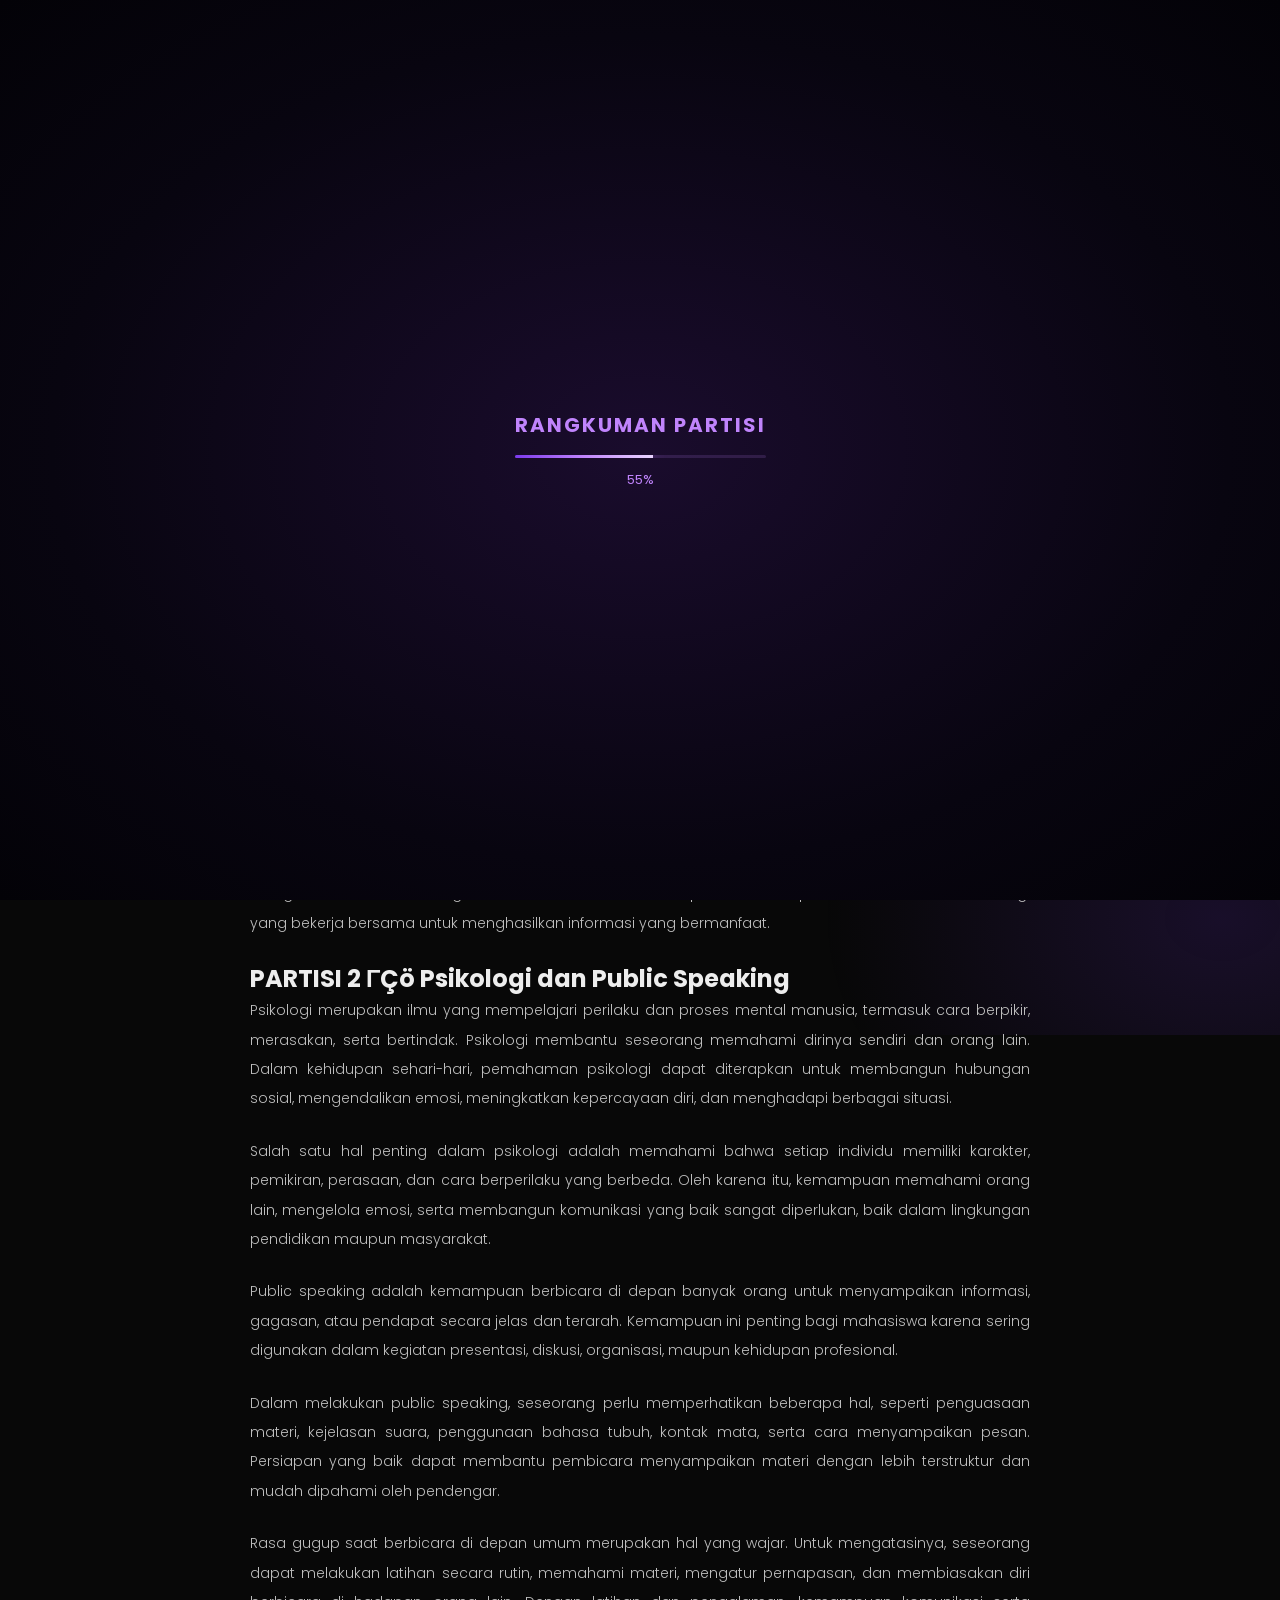
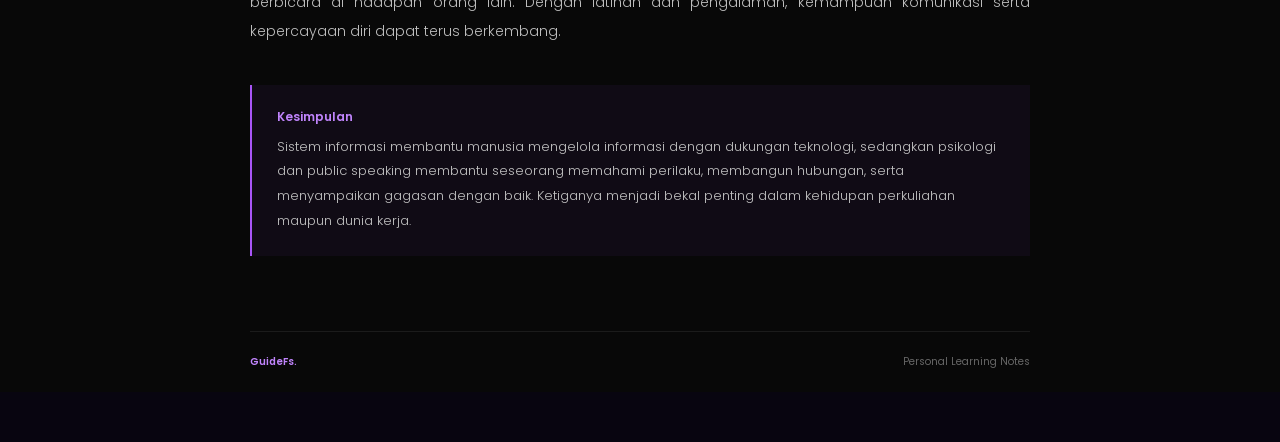
==== commit fd237e97: "Fix corrupted CSS and partisi files" ====
--- a/partisi.html
+++ b/partisi.html
@@ -1,172 +1,4 @@
-<<<<<<< HEAD
-
-<!DOCTYPE html>
-<html lang="id">
-<head>
-    <meta charset="UTF-8">
-    <meta name="viewport" content="width=device-width, initial-scale=1.0">
-    <title>Partisi | GuideFs</title>
-
-    <link rel="stylesheet" href="style.css">
-    <link rel="stylesheet" href="partisi.css">
-
-    <link rel="preconnect" href="https://fonts.googleapis.com">
-    <link rel="preconnect" href="https://fonts.gstatic.com" crossorigin>
-    <link href="https://fonts.googleapis.com/css2?family=Poppins:wght@300;400;500;600;700&display=swap" rel="stylesheet">
-
-    <link rel="stylesheet"
-        href="https://cdnjs.cloudflare.com/ajax/libs/font-awesome/6.5.0/css/all.min.css">
-</head>
-<body class="partisi-page">
-<!-- PARTISI LOADER -->
-<div id="partisi-loader">
-    <div class="minimal-loader">
-        <h1 id="loader-title">RANGKUMAN PARTISI</h1>
-
-        <div class="loader-progress">
-            <div class="loader-progress-fill"></div>
-        </div>
-
-        <span id="loader-percent">0%</span>
-    </div>
-</div>
-
-    <header class="partisi-navbar">
-        <a href="index.html" class="partisi-logo">Hello i'm <span>Azpri</span></a>
-
-        <a href="index.html" class="partisi-back">
-            <i class="fa-solid fa-arrow-left"></i>
-            Kembali
-        </a>
-    </header>
-
-    <main class="partisi-container">
-
-        <div class="partisi-heading">
-            <span class="partisi-label">CATATAN MATERI</span>
-            <h1>Partisi 1 & 2</h1>
-            <p>Rangkuman materi pembelajaran.</p>
-        </div>
-
-        <article class="partisi-content">
-
-    <h2>PARTISI 1 — Pengenalan Sistem Informasi</h2>
-
-    <p>
-        Sistem Informasi merupakan suatu sistem yang digunakan untuk
-        mengumpulkan, mengolah, menyimpan, dan menyebarkan informasi
-        guna membantu seseorang atau organisasi dalam menjalankan
-        kegiatan serta mengambil keputusan. Sistem informasi
-        melibatkan beberapa komponen yang saling berhubungan,
-        yaitu manusia, perangkat keras, perangkat lunak, data,
-        dan jaringan.
-    </p>
-
-    <p>
-        Dalam kehidupan sehari-hari, sistem informasi dapat ditemukan
-        di berbagai bidang, seperti pendidikan, kesehatan, bisnis,
-        dan pemerintahan. Contohnya adalah sistem informasi akademik
-        yang digunakan mahasiswa untuk melihat jadwal kuliah,
-        nilai, dan informasi perkuliahan. Dengan adanya sistem
-        informasi, pekerjaan dapat dilakukan secara lebih cepat,
-        terstruktur, dan efisien.
-    </p>
-
-    <p>
-        Tujuan utama sistem informasi adalah menyediakan informasi
-        yang akurat, relevan, dan tepat waktu. Selain itu, sistem
-        informasi juga membantu meningkatkan produktivitas,
-        mempermudah komunikasi, serta mendukung proses pengambilan
-        keputusan. Oleh karena itu, sistem informasi memiliki
-        peran penting dalam perkembangan teknologi dan kehidupan
-        modern.
-    </p>
-
-    <p>
-        Sistem informasi dan teknologi informasi merupakan dua
-        hal yang saling berkaitan, tetapi memiliki pengertian
-        berbeda. Teknologi informasi berfokus pada penggunaan
-        perangkat dan teknologi untuk mengolah informasi,
-        sedangkan sistem informasi mencakup keseluruhan proses,
-        manusia, dan teknologi yang bekerja bersama untuk
-        menghasilkan informasi yang bermanfaat.
-    </p>
-
-    <h2>PARTISI 2 — Psikologi dan Public Speaking</h2>
-
-    <p>
-        Psikologi merupakan ilmu yang mempelajari perilaku dan
-        proses mental manusia, termasuk cara berpikir, merasakan,
-        serta bertindak. Psikologi membantu seseorang memahami
-        dirinya sendiri dan orang lain. Dalam kehidupan sehari-hari,
-        pemahaman psikologi dapat diterapkan untuk membangun
-        hubungan sosial, mengendalikan emosi, meningkatkan
-        kepercayaan diri, dan menghadapi berbagai situasi.
-    </p>
-
-    <p>
-        Salah satu hal penting dalam psikologi adalah memahami
-        bahwa setiap individu memiliki karakter, pemikiran,
-        perasaan, dan cara berperilaku yang berbeda. Oleh karena
-        itu, kemampuan memahami orang lain, mengelola emosi,
-        serta membangun komunikasi yang baik sangat diperlukan,
-        baik dalam lingkungan pendidikan maupun masyarakat.
-    </p>
-
-    <p>
-        Public speaking adalah kemampuan berbicara di depan
-        banyak orang untuk menyampaikan informasi, gagasan,
-        atau pendapat secara jelas dan terarah. Kemampuan ini
-        penting bagi mahasiswa karena sering digunakan dalam
-        kegiatan presentasi, diskusi, organisasi, maupun
-        kehidupan profesional.
-    </p>
-
-    <p>
-        Dalam melakukan public speaking, seseorang perlu
-        memperhatikan beberapa hal, seperti penguasaan materi,
-        kejelasan suara, penggunaan bahasa tubuh, kontak mata,
-        serta cara menyampaikan pesan. Persiapan yang baik
-        dapat membantu pembicara menyampaikan materi dengan
-        lebih terstruktur dan mudah dipahami oleh pendengar.
-    </p>
-
-    <p>
-        Rasa gugup saat berbicara di depan umum merupakan hal
-        yang wajar. Untuk mengatasinya, seseorang dapat
-        melakukan latihan secara rutin, memahami materi,
-        mengatur pernapasan, dan membiasakan diri berbicara
-        di hadapan orang lain. Dengan latihan dan pengalaman,
-        kemampuan komunikasi serta kepercayaan diri dapat
-        terus berkembang.
-    </p>
-
-    <div class="partisi-note">
-        <span>Kesimpulan</span>
-        <p>
-            Sistem informasi membantu manusia mengelola informasi
-            dengan dukungan teknologi, sedangkan psikologi dan
-            public speaking membantu seseorang memahami perilaku,
-            membangun hubungan, serta menyampaikan gagasan dengan
-            baik. Ketiganya menjadi bekal penting dalam kehidupan
-            perkuliahan maupun dunia kerja.
-        </p>
-    </div>
-
-</article>
-
-        <footer class="partisi-footer">
-            <span>GuideFs.</span>
-            <span>Personal Learning Notes</span>
-        </footer>
-
-    </main>
-
-    <script src="partisi.js"></script>
-</body>
-</html>
-=======
-
+﻿
 <!DOCTYPE html>
 <html lang="id">
 <head>
@@ -217,7 +49,7 @@
 
         <article class="partisi-content">
 
-    <h2>PARTISI 1 — Pengenalan Sistem Informasi</h2>
+    <h2>PARTISI 1 Pengenalan Sistem Informasi</h2>
 
     <p>
         Sistem Informasi merupakan suatu sistem yang digunakan untuk
@@ -259,7 +91,7 @@
         menghasilkan informasi yang bermanfaat.
     </p>
 
-    <h2>PARTISI 2 — Psikologi dan Public Speaking</h2>
+    <h2>PARTISI 2 ΓÇö Psikologi dan Public Speaking</h2>
 
     <p>
         Psikologi merupakan ilmu yang mempelajari perilaku dan
@@ -332,4 +164,3 @@
     <script src="partisi.js"></script>
 </body>
 </html>
->>>>>>> origin/main
--- a/style.css
+++ b/style.css
@@ -1,3669 +1,4 @@
-<<<<<<< HEAD
-
-@import url('https://fonts.googleapis.com/css2?family=Poppins:wght@300;400;500;600;700;800&display=swap');
-
-* {
-    margin: 0;
-    padding: 0;
-    box-sizing: border-box;
-    font-family: 'Poppins', sans-serif;
-}
-
-:root {
-    --bg: #080808;
-    --panel: #101010;
-    --cyan: #00ffd5;
-    --text: #ffffff;
-    --muted: #cccccc;
-}
-
-html {
-    min-height: 100%;
-    background: #080808;
-    scroll-behavior: smooth;
-}
-
-
-html {
-    scrollbar-width: none;
-}
-
-html::-webkit-scrollbar,
-body::-webkit-scrollbar {
-    display: none;
-}
-
-body {
-    min-height: 100vh;
-    margin: 0;
-    position: relative;
-    isolation: isolate;
-    background: #080808;
-    color: white;
-    overflow-x: hidden;
-}
-
-/* BACKGROUND GLOW — LEMBUT DAN DINAMIS */
-
-body::before {
-    content: "";
-    position: fixed;
-    inset: -15%;
-    z-index: -1;
-    pointer-events: none;
-
-    background:
-        radial-gradient(
-            ellipse at 12% 12%,
-            rgba(0, 25, 213, 0.02),
-            transparent 35%
-        ),
-        radial-gradient(
-            ellipse at 85% 48%,
-            rgba(0, 25, 10, 0.001),
-            transparent 32%
-        ),
-        radial-gradient(
-            ellipse at 42% 88%,
-            rgba(0, 10, 10, 0.022),
-            transparent 8%
-        );
-
-    animation: backgroundFlow 22s ease-in-out infinite alternate;
-    will-change: transform;
-}
-
-
-/* LOADER */
-
-#loader {
-    position: fixed;
-    inset: 0;
-    background: #000;
-    display: flex;
-    justify-content: center;
-    align-items: center;
-    z-index: 10000;
-    transition: transform .7s ease, opacity .7s ease;
-}
-
-#loader.fade-out {
-    transform: translateY(-100%);
-    pointer-events: none;
-}
-
-.loader-content {
-    text-align: center;
-    padding: 20px;
-}
-
-.anim-sub {
-    color: var(--cyan);
-    letter-spacing: 3px;
-    display: inline-block;
-    margin: 0 3px;
-    font-size: 17px;
-}
-
-.anim-title {
-    font-size: clamp(1.7rem, 5vw, 3rem);
-    margin: 12px 0;
-}
-
-.loading-bar {
-    width: 0;
-    max-width: 100%;
-    height: 3px;
-    margin: 0 auto;
-    background: var(--cyan);
-    box-shadow: 0 0 15px var(--cyan);
-    animation: fillBar 1.6s 1.3s forwards;
-}
-
-@keyframes fillBar {
-    to {
-        width: 100%;
-    }
-}
-
-
-
-/* ===== LIQUID GLASS NAVBAR ===== */
-
-.navbar {
-    position: fixed;
-    top: 18px;
-    left: 50%;
-    transform: translateX(-50%);
-    z-index: 9999;
-    width: max-content;
-    max-width: calc(100% - 24px);
-    padding: 0;
-    background: transparent;
-    border: none;
-}
-
-.nav-links {
-    position: relative;
-    isolation: isolate;
-    display: flex;
-    align-items: center;
-    justify-content: center;
-    gap: 3px;
-    padding: 6px;
-    border: 1px solid rgba(255, 255, 255, .2);
-    border-radius: 50px;
-    overflow: visible;
-
-    background:
-        linear-gradient(
-            120deg,
-            rgba(181, 108, 255, .18),
-            rgba(120, 70, 255, .16),
-            rgba(255, 80, 190, .12)
-        ),
-        rgba(15, 15, 25, .55);
-
-    backdrop-filter: blur(28px) saturate(190%);
-    -webkit-backdrop-filter: blur(28px) saturate(190%);
-
-    box-shadow:
-        0 8px 30px rgba(0, 0, 0, .25),
-        inset 0 1px 1px rgba(255, 255, 255, .2);
-}
-
-.nav-links a {
-    position: relative;
-    z-index: 2;
-    padding: 10px 15px;
-    color: rgba(255, 255, 255, .72);
-    font-size: 13px;
-    font-weight: 500;
-    white-space: nowrap;
-    text-decoration: none;
-    transform: none;
-    transition: color .35s ease;
-    -webkit-tap-highlight-color: transparent;
-}
-
-.nav-links a::after {
-    display: none !important;
-    content: none !important;
-}
-
-.nav-links a:hover,
-.nav-links a.active {
-    color: #fff;
-}
-
-/* ===== PURPLE GLASS INDICATOR ===== */
-
-.nav-indicator {
-    position: absolute;
-    z-index: 1;
-    top: 5px;
-    left: 0;
-    width: 0;
-    height: calc(100% - 10px);
-    border-radius: 40px;
-    pointer-events: none;
-
-    background: linear-gradient(
-        130deg,
-        rgba(181, 108, 255, .35),
-        rgba(125, 85, 255, .34),
-        rgba(255, 80, 190, .25)
-    );
-
-    border: 1px solid rgba(255, 255, 255, .25);
-
-    box-shadow:
-        0 0 16px rgba(181, 108, 255, .15),
-        inset 0 1px 2px rgba(255, 255, 255, .3);
-
-    transition:
-        transform 750ms cubic-bezier(.16, 1, .3, 1),
-        width 600ms cubic-bezier(.16, 1, .3, 1),
-        box-shadow 500ms ease,
-        filter 500ms ease;
-
-    will-change: transform, width;
-}
-
-/* ===== HOVER GLASS ===== */
-
-@media (hover: hover) and (pointer: fine) {
-    .nav-links:has(a:hover) .nav-indicator {
-        filter: brightness(1.2);
-        box-shadow:
-            0 0 22px rgba(181, 108, 255, .32),
-            inset 0 1px 3px rgba(255, 255, 255, .4);
-    }
-}
-
-/* ===== MOBILE NAVBAR ===== */
-
-@media (max-width: 768px) {
-    .navbar {
-        top: auto;
-        bottom: calc(22px + env(safe-area-inset-bottom));
-        left: 50%;
-        right: auto;
-        transform: translateX(-50%);
-        max-width: calc(100vw - 16px);
-    }
-
-    .nav-links {
-        gap: 0;
-        padding: 5px;
-        max-width: calc(100vw - 16px);
-    }
-
-    .nav-links a {
-        padding: 10px clamp(7px, 2.2vw, 12px);
-        font-size: clamp(10px, 2.8vw, 12px);
-    }
-
-    .nav-indicator {
-        top: 5px;
-        height: calc(100% - 10px);
-    }
-}
-
-@media (prefers-reduced-motion: reduce) {
-    .nav-indicator {
-        transition: none;
-    }
-}
-
-
-
-/* HOME */
-
-.hero {
-    min-height: 100vh;
-    display: flex;
-    align-items: center;
-    padding: 100px 6% 60px;
-    gap: 3rem;
-    background: transparent;
-}
-
-.hero-text {
-    flex: 1;
-    min-width: 0;
-}
-
-.hero-text h1 {
-    font-size: clamp(32px, 4vw, 50px);
-    font-weight: 700;
-    line-height: 1.2;
-}
-
-.hero-text h3 {
-    font-size: 25px;
-    margin: 10px 0;
-}
-
-.typing-text {
-    color: var(--cyan);
-    text-shadow: 0 0 20px var(--cyan);
-}
-
-.hero-text p {
-    margin: 20px 0;
-    line-height: 1.8;
-    color: #eee;
-    overflow-wrap: anywhere;
-}
-
-/* GUIDEFs OFFICIAL — TYPING */
-
-.typing {
-    margin-top: 5px;
-    margin-bottom: 5px;
-    color: #ffffff;
-    border-right: 1px solid #ffffff;
-    white-space: nowrap;
-    overflow: hidden;
-    width: 0;
-    animation:
-        typing 5s steps(21) forwards,
-        blink 0.7s steps(1) 6,
-        hideCursor 0s 4s forwards;
-    text-align: left !important;
-    display: block;
-}
-
-@keyframes typing {
-    from {
-        width: 0;
-    }
-
-    to {
-        width: 195px;
-    }
-}
-
-@keyframes blink {
-    50% {
-        border-color: transparent;
-    }
-}
-
-@keyframes hideCursor {
-    to {
-        border-right: none;
-    }
-}
-
-.social-icons {
-    display: flex;
-    flex-wrap: wrap;
-    gap: 15px;
-    margin: 25px 0 30px;
-}
-
-.social-icons a {
-    display: inline-flex;
-    justify-content: center;
-    align-items: center;
-    width: 45px;
-    height: 45px;
-    border: 2px solid var(--cyan);
-    border-radius: 10px;
-    color: var(--cyan);
-    text-decoration: none;
-    transition: .3s ease;
-}
-
-.social-icons a:hover {
-    transform: translateY(-4px);
-    background: var(--cyan);
-    color: #080808;
-    box-shadow: 0 0 25px #00ffd577;
-}
-
-.social-icons .ig:hover {
-    background: #080808;
-    color: #e1306c;
-    border-color: #e1306c;
-    box-shadow: 0 0 20px #e1306c66;
-}
-
-.social-icons .tt:hover {
-    background: #080808;
-    color: white;
-    border-color: white;
-}
-
-.social-icons .wa:hover {
-    background: #080808;
-    color: #25de66;
-    border-color: #25de66;
-}
-
-.btn-hire {
-    display: inline-block;
-    padding: 11px 40px;
-    background: var(--cyan);
-    color: #080808;
-    text-decoration: none;
-    border-radius: 30px;
-    font-weight: 600;
-    box-shadow: 0 0 10px #00ffd577;
-    transition: .3s ease;
-}
-
-.btn-hire:hover {
-    background: #080808;
-    color: var(--cyan);
-    box-shadow: 0 0 20px #00ffd577;
-    transform: translateY(-3px);
-}
-
-.hero-img {
-    flex: 1;
-    display: flex;
-    justify-content: center;
-    align-items: center;
-    min-width: 0;
-}
-
-.img-box {
-    width: 300px;
-    height: 300px;
-    border-radius: 50%;
-    border: 2px solid #00ffd573;
-    overflow: hidden;
-    box-shadow: 0 0 25px #00ffd5a0;
-    transition: .3s ease-in-out;
-}
-
-.img-box:hover {
-    transform: scale(.96);
-    box-shadow: 0 0 45px #00ffd5;
-}
-
-.img-box img {
-    width: 100%;
-    height: 100%;
-    object-fit: cover;
-}
-
-/* ABOUT ME */
-
-.about {
-    min-height: 100vh;
-    display: flex;
-    justify-content: center;
-    align-items: center;
-    background: transparent;
-    padding: 110px 8%;
-}
-
-.about-container {
-    width: 100%;
-    max-width: 1200px;
-    display: flex;
-    align-items: center;
-    gap: 4rem;
-}
-
-.about-img,
-.about-text {
-    flex: 1;
-    min-width: 0;
-}
-
-.about-img {
-    display: flex;
-    justify-content: center;
-}
-
-.about-img img {
-    width: 300px;
-    height: 300px;
-    border-radius: 30%;
-    border: 5px solid var(--cyan);
-    box-shadow: 0 0 30px #00ffd577;
-    object-fit: cover;
-    transition: .4s ease;
-}
-
-.about-img img:hover {
-    box-shadow: 0 0 50px var(--cyan);
-    transform: scale(.97);
-}
-
-.about-text h2 {
-    font-size: 45px;
-    margin-bottom: 10px;
-}
-
-.about-text h2 span,
-.section-container h2 span,
-.contact-container h2 span {
-    color: var(--cyan);
-}
-
-.about-text h3 {
-    font-size: 16px;
-    line-height: 1.8;
-    color: #ccc;
-    margin-bottom: 25px;
-}
-
-.about-text p {
-    font-size: 15px;
-    line-height: 1.8;
-    color: #ccc;
-    margin-bottom: 22px;
-}
-
-
-/* ===== EDUCATION SECTION ===== */
-
-.education-section {
-    width: 100%;
-    padding: 60px 8% 110px;
-    background: transparent;
-}
-
-.education-section .education {
-    width: 100%;
-    max-width: 1000px;
-    margin: 0 auto;
-}
-
-.education-header {
-    text-align: center;
-    margin-bottom: 45px;
-}
-
-.education-header h2 {
-    color: white;
-    font-size: clamp(34px, 4vw, 45px);
-    margin-bottom: 15px;
-}
-
-.education-header h2 span {
-    color: var(--cyan);
-}
-
-.education-description {
-    color: #aaa;
-    font-size: 14px;
-    line-height: 1.8;
-}
-
-.education-timeline {
-    position: relative;
-    display: grid;
-    gap: 22px;
-    max-width: 800px;
-    margin: 0 auto;
-}
-
-.education-timeline::before {
-    content: "";
-    position: absolute;
-    left: 27px;
-    top: 28px;
-    bottom: 28px;
-    width: 2px;
-    background: linear-gradient(
-        to bottom,
-        var(--cyan),
-        rgba(0, 255, 213, .08)
-    );
-}
-
-.education-item {
-    position: relative;
-    display: grid;
-    grid-template-columns: 56px minmax(0, 1fr);
-    gap: 18px;
-    align-items: start;
-}
-
-.education-marker {
-    position: relative;
-    z-index: 1;
-    display: flex;
-    justify-content: center;
-    align-items: center;
-    width: 56px;
-    height: 56px;
-    color: var(--cyan);
-    background: #101010;
-    border: 1px solid #00ffd577;
-    border-radius: 50%;
-    box-shadow: 0 0 18px #00ffd51c;
-}
-
-.education-card {
-    min-width: 0;
-    padding: 24px 27px;
-    background: linear-gradient(
-        135deg,
-        rgba(16, 16, 16, .98),
-        rgba(10, 15, 14, .95)
-    );
-    border: 1px solid #00ffd52b;
-    border-radius: 14px;
-    transition: border-color .3s ease, box-shadow .3s ease;
-}
-
-.education-card:hover {
-    border-color: #00ffd5a0;
-    box-shadow: 0 0 25px #00ffd511;
-}
-
-.education-number {
-    display: block;
-    color: var(--cyan);
-    font-size: 10px;
-    letter-spacing: 2px;
-}
-
-.education-card h3 {
-    color: white;
-    font-size: 19px;
-    margin: 10px 0 7px;
-}
-
-.education-place {
-    color: #ccc;
-    font-size: 14px;
-    line-height: 1.7;
-}
-
-.education-major {
-    color: #999;
-    font-size: 13px;
-    line-height: 1.7;
-    margin-top: 5px;
-}
-
-.education-status {
-    display: inline-block;
-    margin-top: 15px;
-    padding: 6px 11px;
-    color: var(--cyan);
-    background: #00ffd50b;
-    border: 1px solid #00ffd544;
-    border-radius: 5px;
-    font-size: 10px;
-    letter-spacing: 1px;
-}
-
-.education-current {
-    border-color: #00ffd577;
-    box-shadow: inset 3px 0 0 var(--cyan);
-}
-
-@media (max-width: 768px) {
-    .education-section {
-        padding: 35px 7% 80px;
-    }
-
-    .education-header {
-        margin-bottom: 30px;
-    }
-
-    .education-timeline {
-        gap: 17px;
-    }
-
-    .education-timeline::before {
-        left: 21px;
-    }
-
-    .education-item {
-        grid-template-columns: 44px minmax(0, 1fr);
-        gap: 12px;
-    }
-
-    .education-marker {
-        width: 44px;
-        height: 44px;
-        font-size: 14px;
-    }
-
-    .education-card {
-        padding: 19px 16px;
-    }
-
-    .education-card h3 {
-        font-size: 16px;
-    }
-
-    .education-number {
-        font-size: 9px;
-        letter-spacing: 1px;
-    }
-
-    .education-place,
-    .education-major {
-        font-size: 13px;
-    }
-}
-
-
-/* INTERESTS & PORTFOLIO */
-
-.hobbies,
-.portfolio {
-    min-height: 100vh;
-    padding: 120px 8%;
-    display: flex;
-    align-items: center;
-    background: transparent;
-}
-
-.section-container {
-    width: 100%;
-    max-width: 1200px;
-    margin: auto;
-}
-
-.section-label {
-    color: var(--cyan);
-    letter-spacing: 4px;
-    font-size: 12px;
-    font-weight: 600;
-    margin-bottom: 12px;
-}
-
-.section-container h2,
-.contact-container h2 {
-    color: white;
-    font-size: clamp(34px, 4vw, 45px);
-    margin-bottom: 15px;
-}
-
-.section-description {
-    max-width: 650px;
-    color: #aaa;
-    line-height: 1.8;
-    margin-bottom: 40px;
-}
-
-.hobby-grid,
-.portfolio-grid {
-    display: grid;
-    grid-template-columns: repeat(2, minmax(0, 1fr));
-    gap: 28px;
-}
-
-.hobby-card,
-.portfolio-card {
-    min-width: 0;
-    background: #101010;
-    border: 1px solid #00ffd52b;
-    border-radius: 18px;
-    overflow: hidden;
-    transition:
-        transform .35s ease,
-        border-color .35s ease,
-        box-shadow .35s ease;
-}
-
-.hobby-card:hover,
-.portfolio-card:hover {
-    transform: translateY(-7px);
-    border-color: var(--cyan);
-    box-shadow: 0 0 25px #00ffd522;
-}
-
-.hobby-image {
-    width: 100%;
-    height: 280px;
-    overflow: hidden;
-    background: #151515;
-}
-
-.hobby-image img {
-    display: block;
-    width: 100%;
-    height: 100%;
-    object-fit: cover;
-    transition: transform .5s ease;
-}
-
-.hobby-card:hover .hobby-image img {
-    transform: scale(1.05);
-}
-
-.hobby-info {
-    padding: 25px;
-}
-
-.hobby-info i {
-    color: var(--cyan);
-    font-size: 25px;
-    margin-bottom: 15px;
-}
-
-.hobby-info h3,
-.portfolio-card h3 {
-    color: white;
-    font-size: 21px;
-    margin-bottom: 10px;
-}
-
-.hobby-info p,
-.portfolio-card p {
-    color: #aaa;
-    line-height: 1.8;
-    font-size: 14px;
-}
-
-.portfolio-card {
-    padding: 35px;
-}
-
-.portfolio-number {
-    display: block;
-    color: var(--cyan);
-    font-size: 12px;
-    letter-spacing: 2px;
-    margin-bottom: 25px;
-}
-
-.portfolio-icon {
-    color: var(--cyan);
-    font-size: 32px;
-    margin-bottom: 18px;
-}
-
-.portfolio-card h3 {
-    margin-top: 10px;
-}
-
-.portfolio-tag {
-    display: inline-block;
-    color: var(--cyan);
-    border: 1px solid #00ffd555;
-    border-radius: 30px;
-    padding: 7px 14px;
-    font-size: 12px;
-    margin-top: 22px;
-}
-
-/* CONTACT */
-
-.contact {
-    min-height: 100vh;
-    padding: 120px 8%;
-    display: flex;
-    align-items: center;
-    justify-content: center;
-    background: transparent;
-}
-
-.contact-container {
-    width: 100%;
-    max-width: 900px;
-    margin: auto;
-    text-align: center;
-}
-
-.contact-container .section-description {
-    margin: 0 auto 40px;
-}
-
-.contact-list {
-    display: grid;
-    grid-template-columns: repeat(2, minmax(0, 1fr));
-    gap: 18px;
-    text-align: left;
-}
-
-.contact-item {
-    min-width: 0;
-    display: flex;
-    align-items: center;
-    gap: 18px;
-    padding: 22px;
-    background: #101010;
-    border: 1px solid #00ffd533;
-    border-radius: 14px;
-    color: white;
-    text-decoration: none;
-    transition: .3s ease;
-}
-
-.contact-item:hover {
-    border-color: var(--cyan);
-    box-shadow: 0 0 20px #00ffd522;
-    transform: translateY(-4px);
-}
-
-.contact-item > i {
-    flex-shrink: 0;
-    color: var(--cyan);
-    font-size: 25px;
-    width: 30px;
-    text-align: center;
-}
-
-.contact-item span {
-    display: flex;
-    flex-direction: column;
-    gap: 5px;
-    min-width: 0;
-}
-
-.contact-item small {
-    color: #999;
-}
-
-.contact-item strong {
-    font-size: 14px;
-    overflow-wrap: anywhere;
-}
-
-.contact-footer {
-    color: #777;
-    font-size: 13px;
-    margin-top: 55px;
-}
-
-/* SCROLL ANIMATION */
-
-.imageReveal {
-    animation: imageReveal both;
-    animation-timeline: view(90% auto);
-}
-
-@keyframes imageReveal {
-    from {
-        filter: saturate(0) contrast(2) brightness(.5);
-        opacity: 0;
-        transform: translateY(35px);
-    }
-
-    to {
-        filter: none;
-        opacity: 1;
-        transform: translateY(0);
-    }
-}
-
-/* ENTRANCE ANIMATIONS */
-
-.fadeup,
-.fadeup1,
-.fadeup2,
-.fadeup3,
-.fadeup4 {
-    opacity: 0;
-    animation: fadeUp 1s ease forwards;
-}
-
-.fadeup {
-    animation-delay: 2.69s;
-}
-
-.fadeup1 {
-    animation-delay: 2.77s;
-}
-
-.fadeup2 {
-    animation-delay: 2.85s;
-}
-
-.fadeup3 {
-    animation-delay: 2.93s;
-}
-
-.fadeup4 {
-    animation-delay: 3.01s;
-}
-
-@keyframes fadeUp {
-    from {
-        opacity: 0;
-        transform: translateY(35px);
-    }
-
-    65% {
-        opacity: 1;
-        transform: translateY(-4px);
-    }
-
-    to {
-        opacity: 1;
-        transform: translateY(0);
-    }
-}
-
-.fadeup-leader {
-    opacity: 0;
-    animation: fadeUp 1s ease 1.2s forwards;
-}
-
-.fade-right,
-.fade-right1,
-.fade-right2 {
-    opacity: 0;
-    animation: fadeRight 1s ease forwards;
-}
-
-.fade-right1 {
-    animation-delay: .2s;
-}
-
-.fade-right2 {
-    animation-delay: .35s;
-}
-
-@keyframes fadeRight {
-    from {
-        opacity: 0;
-        transform: translateX(-25px);
-    }
-
-    to {
-        opacity: 1;
-        transform: translateX(0);
-    }
-}
-
-.zoom-out {
-    opacity: 0;
-    animation: zoomOut 1.3s ease 2.6s forwards;
-}
-
-@keyframes zoomOut {
-    0% {
-        transform: scale(1.35);
-        opacity: 0;
-    }
-
-    55% {
-        transform: scale(.92);
-        opacity: 1;
-    }
-
-    100% {
-        transform: scale(1);
-        opacity: 1;
-    }
-}
-
-/* MOBILE RESPONSIVE */
-
-@media (max-width: 992px) {
-    .about-container {
-        gap: 2.5rem;
-    }
-
-    .about-img img {
-        width: 250px;
-        height: 250px;
-    }
-
-    .about-text h2 {
-        font-size: 36px;
-    }
-}
-
-@media (max-width: 768px) {
-    .hero {
-        min-height: 100vh;
-        flex-direction: column;
-        justify-content: center;
-        align-items: flex-start;
-        padding: 120px 7% 70px;
-        gap: 45px;
-    }
-
-    .hero-text {
-        width: 100%;
-    }
-
-    .hero-text h1 {
-        font-size: clamp(32px, 8vw, 42px);
-    }
-
-    .hero-text h3 {
-        font-size: 20px;
-    }
-
-    .hero-text p {
-        font-size: 14px;
-    }
-
-    .hero-img {
-        width: 100%;
-    }
-
-    .img-box {
-        width: 190px;
-        height: 190px;
-    }
-
-    .about {
-        padding: 110px 7%;
-    }
-
-    .about-container {
-        flex-direction: column;
-        text-align: center;
-        gap: 35px;
-    }
-
-    .about-img img {
-        width: 230px;
-        height: 230px;
-    }
-
-    .about-text h2 {
-        font-size: 35px;
-    }
-
-    .about-text p {
-        font-size: 14px;
-        text-align: left;
-    }
-
-    .hobbies,
-    .portfolio,
-    .contact {
-        padding: 110px 7%;
-    }
-
-    .hobby-grid,
-    .portfolio-grid,
-    .contact-list {
-        grid-template-columns: 1fr;
-    }
-
-    .hobby-image {
-        height: 240px;
-    }
-
-    .portfolio-card {
-        padding: 28px;
-    }
-
-    .section-description {
-        font-size: 14px;
-    }
-
-    .contact-item {
-        padding: 18px;
-    }
-}
-
-/* TYPING EFFECT — POSISI STABIL */
-
-.hero-text h1.hero-text {
-    min-height: 1.2em;
-}
-
-.typing-text {
-    display: inline-block;
-    min-width: 9ch;
-    white-space: nowrap;
-    vertical-align: baseline;
-    color: #00ffd5;
-    text-shadow: 0 0 20px #00ffd5;
-}
-
-.typing-text::after {
-    content: "";
-    display: inline-block;
-    width: 2px;
-    height: 0.85em;
-    margin-left: 4px;
-    vertical-align: -0.05em;
-    background: #00ffd5;
-    animation: typingCursor 0.7s steps(1) infinite;
-}
-
-@keyframes typingCursor {
-    50% {
-        opacity: 0;
-    }
-}
-
-@media (max-width: 768px) {
-    .typing-text {
-        min-width: 0;
-    }
-
-    .hero-text h1.hero-text {
-        min-height: 1.2em;
-    }
-}
-
-/* REDUCE MOTION */
-
-@media (prefers-reduced-motion: reduce) {
-    html {
-        scroll-behavior: auto;
-    }
-
-    *,
-    *::before,
-    *::after {
-        animation-duration: .01ms !important;
-        animation-iteration-count: 1 !important;
-        transition-duration: .01ms !important;
-    }
-}
-
-
-/* ===== INTEREST GALLERY ===== */
-
-.gallery-category {
-    margin-top: 48px;
-}
-
-.gallery-heading {
-    display: flex;
-    justify-content: space-between;
-    align-items: flex-end;
-    gap: 20px;
-    margin-bottom: 22px;
-}
-
-.gallery-index {
-    display: block;
-    color: var(--cyan);
-    font-size: 11px;
-    letter-spacing: 3px;
-    margin-bottom: 10px;
-}
-
-.gallery-heading h3 {
-    color: #fff;
-    font-size: clamp(22px, 3vw, 30px);
-    margin-bottom: 8px;
-}
-
-.gallery-heading h3 i {
-    color: var(--cyan);
-    margin-right: 8px;
-}
-
-.gallery-heading p {
-    color: #999;
-    font-size: 13px;
-    line-height: 1.8;
-}
-
-.photo-count {
-    flex-shrink: 0;
-    color: var(--cyan);
-    border: 1px solid #00ffd544;
-    border-radius: 30px;
-    padding: 8px 13px;
-    font-size: 10px;
-    letter-spacing: 1px;
-}
-
-.interest-gallery {
-    display: grid;
-    grid-template-columns: 1.35fr 1fr 1fr;
-    gap: 16px;
-}
-
-.gallery-photo {
-    position: relative;
-    display: block;
-    min-width: 0;
-    height: 235px;
-    overflow: hidden;
-    border: 1px solid #00ffd52b;
-    border-radius: 14px;
-    background: #101010;
-    text-decoration: none;
-    isolation: isolate;
-}
-
-.gallery-photo:first-child {
-    height: 270px;
-}
-
-.gallery-photo img {
-    width: 100%;
-    height: 100%;
-    display: block;
-    object-fit: cover;
-    transition: transform .55s ease, filter .4s ease;
-}
-
-.photo-overlay {
-    position: absolute;
-    inset: 0;
-    display: flex;
-    justify-content: center;
-    align-items: center;
-    gap: 9px;
-    color: white;
-    font-size: 13px;
-    background: linear-gradient(
-        to top,
-        rgba(0, 0, 0, .8),
-        rgba(0, 0, 0, .05) 75%
-    );
-    opacity: 0;
-    transition: opacity .35s ease;
-}
-
-.gallery-photo:hover {
-    border-color: var(--cyan);
-    box-shadow: 0 0 22px #00ffd51c;
-}
-
-.gallery-photo:hover img {
-    transform: scale(1.07);
-    filter: brightness(.7);
-}
-
-.gallery-photo:hover .photo-overlay {
-    opacity: 1;
-}
-
-.ml-category {
-    margin-top: 65px;
-}
-
-.ml-gallery .gallery-photo {
-    border-color: #a58aff35;
-}
-
-.ml-gallery .gallery-photo:hover {
-    border-color: #a58aff;
-    box-shadow: 0 0 22px #a58aff20;
-}
-
-.ml-category .gallery-index,
-.ml-category .gallery-heading h3 i,
-.ml-category .photo-count {
-    color: #b49aff;
-}
-
-.ml-category .photo-count {
-    border-color: #b49aff55;
-}
-
-
-/* ===== ACHIEVEMENT PORTFOLIO HORIZONTAL ===== */
-
-.portfolio-grid {
-    display: grid;
-    grid-template-columns: repeat(3, minmax(0, 1fr));
-    gap: 22px;
-    overflow: visible;
-}
-
-.portfolio-grid::-webkit-scrollbar {
-    display: none;
-}
-
-.portfolio-grid:active {
-    cursor: grabbing;
-}
-
-.achievement-card {
-    flex: 0 0 calc(50% - 11px);
-    min-width: 0;
-    padding: 0;
-    scroll-snap-align: start;
-    user-select: none;
-}
-
-.achievement-image {
-    position: relative;
-    height: 250px;
-    overflow: hidden;
-    background: #151515;
-}
-
-.achievement-image img {
-    display: block;
-    width: 100%;
-    height: 100%;
-    object-fit: cover;
-    transition: transform .5s ease;
-    -webkit-user-drag: none;
-    pointer-events: none;
-}
-
-.achievement-card:hover .achievement-image img {
-    transform: scale(1.05);
-}
-
-.achievement-level {
-    position: absolute;
-    left: 16px;
-    bottom: 16px;
-    padding: 7px 12px;
-    color: var(--cyan);
-    background: rgba(8, 8, 8, .85);
-    border: 1px solid #00ffd555;
-    border-radius: 5px;
-    font-size: 10px;
-    letter-spacing: 1.5px;
-}
-
-.achievement-info {
-    padding: 27px;
-}
-
-.achievement-info .portfolio-number {
-    margin-bottom: 14px;
-}
-
-.achievement-info .portfolio-tag {
-    margin-top: 18px;
-}
-
-@media (max-width: 768px) {
-    .achievement-card {
-        flex-basis: 85%;
-    }
-
-    .achievement-image {
-        height: 220px;
-    }
-
-    .achievement-info {
-        padding: 22px;
-    }
-}
-
-/* Atur posisi foto Achievement 3 */
-.achievement-card:nth-child(3) .achievement-image img {
-    object-position: center 80%;
-}
-
-
-/* ===== RESPONSIVE GALLERY ===== */
-
-@media (max-width: 768px) {
-    .gallery-category {
-        margin-top: 35px;
-    }
-
-    .gallery-heading {
-        align-items: flex-start;
-    }
-
-    .gallery-heading p {
-        max-width: 100%;
-    }
-
-    .photo-count {
-        font-size: 9px;
-        padding: 7px 9px;
-    }
-
-    .interest-gallery {
-        grid-template-columns: repeat(2, minmax(0, 1fr));
-        gap: 10px;
-    }
-
-    .gallery-photo,
-    .gallery-photo:first-child {
-        height: 170px;
-    }
-
-    .gallery-photo:first-child {
-        grid-column: 1 / -1;
-        height: 230px;
-    }
-
-    .ml-category {
-        margin-top: 48px;
-    }
-
-    .achievement-image {
-        height: 220px;
-    }
-
-    .achievement-info {
-        padding: 22px;
-    }
-
-    .photo-overlay {
-        opacity: 1;
-        font-size: 11px;
-    }
-}
-
-@media (max-width: 380px) {
-    .gallery-heading {
-        flex-direction: column;
-        gap: 12px;
-    }
-
-    .gallery-photo,
-    .gallery-photo:first-child {
-        height: 150px;
-    }
-
-    .gallery-photo:first-child {
-        height: 200px;
-    }
-}
-
-
-/* ASTROPHOTOGRAPHY HORIZONTAL GALLERY */
-.astro-gallery {
-    width: 100%;
-    margin-top: 35px;
-    overflow: hidden;
-}
-
-.astro-gallery-header {
-    display: flex;
-    align-items: end;
-    justify-content: space-between;
-    gap: 20px;
-    margin-bottom: 22px;
-}
-
-.astro-gallery-header h3 {
-    color: white;
-    font-size: clamp(24px, 3vw, 34px);
-    margin: 8px 0;
-}
-
-.astro-gallery-header h3 span {
-    color: var(--cyan);
-}
-
-.astro-gallery-header p:not(.section-label) {
-    color: #999;
-    font-size: 13px;
-}
-
-.astro-controls {
-    display: flex;
-    gap: 10px;
-    flex-shrink: 0;
-}
-
-.astro-arrow {
-    width: 42px;
-    height: 42px;
-    border: 1px solid #00ffd566;
-    border-radius: 50%;
-    background: #0b0b0b;
-    color: var(--cyan);
-    font-size: 20px;
-    cursor: pointer;
-    transition: .3s ease;
-}
-
-.astro-arrow:hover {
-    background: var(--cyan);
-    color: #050505;
-    box-shadow: 0 0 18px #00ffd566;
-}
-
-.astro-track {
-    display: flex;
-    gap: 18px;
-    overflow-x: auto;
-    overflow-y: hidden;
-    padding: 5px 2px 18px;
-    scroll-snap-type: x mandatory;
-    scroll-behavior: smooth;
-    scrollbar-width: thin;
-    scrollbar-color: var(--cyan) #1b1b1b;
-}
-
-.astro-card {
-    position: relative;
-    flex: 0 0 280px;
-    height: 350px;
-    overflow: hidden;
-    border: 1px solid #00ffd533;
-    border-radius: 14px;
-    background: #101010;
-    scroll-snap-align: start;
-    transition: border-color .3s ease;
-}
-
-.astro-card:hover {
-    border-color: var(--cyan);
-}
-
-.astro-card img {
-    width: 100%;
-    height: 100%;
-    display: block;
-    object-fit: cover;
-    transition: transform .5s ease;
-}
-
-.astro-card:hover img {
-    transform: scale(1.06);
-}
-
-.astro-card::after {
-    content: "";
-    position: absolute;
-    inset: 45% 0 0;
-    background: linear-gradient(transparent, #000c);
-    pointer-events: none;
-}
-
-.astro-card span {
-    position: absolute;
-    z-index: 1;
-    bottom: 17px;
-    left: 17px;
-    color: white;
-    font-size: 10px;
-    letter-spacing: 2px;
-}
-
-.astro-hint {
-    color: #777;
-    text-align: center;
-    font-size: 11px;
-    margin-top: 12px;
-}
-
-@media (max-width: 768px) {
-    .astro-gallery-header {
-        align-items: center;
-    }
-
-    .astro-gallery-header h3 {
-        font-size: 24px;
-    }
-
-    .astro-arrow {
-        width: 36px;
-        height: 36px;
-    }
-
-    .astro-card {
-        flex-basis: 78%;
-        height: 300px;
-    }
-
-    .astro-track {
-        gap: 13px;
-    }
-}
-
-
-
-/* ===== GUIDEFs — NEON PURPLE MLBB THEME ===== */
-
-@import url('https://fonts.googleapis.com/css2?family=Orbitron:wght@400;500;600;700;800;900&family=Poppins:wght@300;400;500;600;700;800&display=swap');
-
-:root {
-    --bg: #080510;
-    --panel: #100a1c;
-    --cyan: #b56cff;
-    --text: #ffffff;
-    --muted: #c9bbdc;
-}
-
-/* BACKGROUND */
-html {
-    background: #080510;
-    scrollbar-color: #000000 #100a1c;
-}
-
-body {
-    background: #080510;
-    color: #ffffff;
-}
-
-body::before {
-    background:
-        radial-gradient(ellipse at 10% 29%, rgba(168,85,247,.22), transparent 40%),
-        radial-gradient(ellipse at 85% 90%, rgba(124,58,237,.15), transparent 20%);
-}
-
-/* FONT FUTURISTIK */
-.logo,
-.anim-title,
-.hero-text h1,
-.hero-text h3,
-.about-text h2,
-.education-header h2,
-.section-container h2,
-.contact-container h2,
-.gallery-heading h3,
-.astro-gallery-header h3,
-.hobby-info h3,
-.portfolio-card h3 {
-    font-family: 'Orbitron', sans-serif;
-    letter-spacing: .3px;
-}
-
-body,
-p,
-a,
-button,
-input,
-textarea,
-h4,
-h5,
-h6 {
-    font-family: 'Poppins', sans-serif;
-}
-
-/* LOADER */
-#loader {
-    background: radial-gradient(ellipse at center, #1a0c2d, #080510 65%, #030207);
-}
-
-.anim-sub {
-    color: #c084fc;
-}
-
-.loading-bar {
-    background: linear-gradient(90deg, #7c3aed, #a855f7, #e9d5ff);
-    box-shadow: 0 0 18px #a855f7;
-}
-
-/* HERO */
-.typing-text {
-    color: #c084fc;
-    text-shadow: 0 0 20px rgba(168,85,247,.8);
-}
-
-.typing-text::after {
-    background: #c084fc;
-    box-shadow: 0 0 10px #a855f7;
-}
-
-.hero-text p {
-    color: #e5dcef;
-}
-
-.img-box {
-    border-color: #b56cff;
-    box-shadow: 0 0 28px rgba(168,85,247,.5);
-}
-
-.img-box:hover {
-    box-shadow: 0 0 45px #a855f7;
-}
-
-/* BUTTON */
-.btn-hire {
-    color: #100719;
-    background: linear-gradient(110deg, #7c3aed, #c084fc);
-    border: 1px solid rgba(233,213,255,.3);
-    box-shadow: 0 0 20px rgba(168,85,247,.35);
-}
-
-.btn-hire:hover {
-    background: #100719;
-    color: #c084fc;
-    border-color: #a855f7;
-    box-shadow: 0 0 25px rgba(168,85,247,.5);
-}
-
-/* SOCIAL ICONS */
-.social-icons a {
-    color: #c084fc;
-    border-color: #a855f7;
-    background: rgba(168,85,247,.07);
-}
-
-.social-icons a:hover {
-    background: #a855f7;
-    color: #080510;
-    box-shadow: 0 0 25px rgba(168,85,247,.6);
-}
-
-/* ABOUT */
-.about-img img {
-    border-color: #b56cff;
-    box-shadow: 0 0 30px rgba(168,85,247,.35);
-}
-
-.about-img img:hover {
-    box-shadow: 0 0 50px rgba(192,132,252,.65);
-}
-
-.about-text h2 span,
-.section-container h2 span,
-.contact-container h2 span,
-.education-header h2 span {
-    color: #c084fc;
-}
-
-.about-text h3,
-.about-text p {
-    color: #d0c5e0;
-}
-
-/* EDUCATION */
-.education-timeline::before {
-    background: linear-gradient(to bottom, #c084fc, rgba(124,58,237,.08));
-}
-
-.education-marker {
-    color: #c084fc;
-    background: #100a1c;
-    border-color: #a855f7;
-    box-shadow: 0 0 18px rgba(168,85,247,.2);
-}
-
-.education-card {
-    background: linear-gradient(135deg, #171027, #0c0816);
-    border-color: rgba(168,85,247,.3);
-}
-
-.education-card:hover {
-    border-color: #c084fc;
-    box-shadow: 0 0 25px rgba(168,85,247,.18);
-}
-
-.education-number,
-.education-status {
-    color: #c084fc;
-}
-
-.education-status {
-    background: rgba(168,85,247,.09);
-    border-color: rgba(168,85,247,.4);
-}
-
-.education-current {
-    border-color: #a855f7;
-    box-shadow: inset 3px 0 0 #c084fc;
-}
-
-/* SECTION LABELS */
-.section-label,
-.gallery-index {
-    color: #c084fc;
-}
-
-/* CARDS */
-.hobby-card,
-.portfolio-card,
-.contact-item {
-    background: linear-gradient(145deg, #171027, #0e0919);
-    border-color: rgba(168,85,247,.3);
-}
-
-.hobby-card:hover,
-.portfolio-card:hover,
-.contact-item:hover {
-    border-color: #c084fc;
-    box-shadow: 0 0 25px rgba(168,85,247,.18);
-}
-
-.hobby-info i,
-.portfolio-number,
-.portfolio-icon,
-.contact-item > i {
-    color: #c084fc;
-}
-
-.hobby-info p,
-.portfolio-card p,
-.section-description {
-    color: #bdb2ce;
-}
-
-.portfolio-tag {
-    color: #e0caff;
-    border-color: rgba(168,85,247,.5);
-    background: rgba(168,85,247,.07);
-}
-
-/* GALLERY */
-.gallery-photo,
-.astro-card {
-    background: #100a1c;
-    border-color: rgba(168,85,247,.3);
-}
-
-.gallery-photo:hover,
-.astro-card:hover {
-    border-color: #c084fc;
-    box-shadow: 0 0 22px rgba(168,85,247,.2);
-}
-
-.gallery-heading h3 i,
-.astro-gallery-header h3 span {
-    color: #c084fc;
-}
-
-.photo-count,
-.achievement-level {
-    color: #e0caff;
-    background: rgba(168,85,247,.08);
-    border-color: rgba(168,85,247,.5);
-}
-
-.astro-arrow {
-    color: #c084fc;
-    background: #100a1c;
-    border-color: rgba(192,132,252,.65);
-}
-
-.astro-arrow:hover {
-    color: #080510;
-    background: #a855f7;
-    box-shadow: 0 0 18px rgba(168,85,247,.6);
-}
-
-.astro-track {
-    scrollbar-color: #8b5cf6 #1b1028;
-}
-
-.astro-hint,
-.contact-footer {
-    color: #9588a8;
-}
-
-
-/* SELECTION & FOCUS */
-::selection {
-    color: #080510;
-    background: #c084fc;
-}
-
-:focus-visible {
-    outline: 2px solid #c084fc;
-    outline-offset: 4px;
-}
-
-/* =========================================
-   GUIDEFS SEAL ANIMATION
-========================================= */
-
-.seal-effect {
-    position: relative;
-    isolation: isolate;
-    overflow: visible;
-    cursor: pointer;
-
-    border-radius: 50%;
-
-    transition: transform 0.4s ease;
-}
-
-/* LOGO UTAMA */
-
-.seal-effect img {
-    position: relative;
-    z-index: 2;
-
-    width: 100%;
-    height: 100%;
-
-    object-fit: contain;
-
-    border-radius: 50%;
-
-    animation: sealFloat 4s ease-in-out infinite;
-
-    transition:
-        filter 0.4s ease,
-        transform 0.4s ease;
-}
-
-/* CAHAYA DI BELAKANG LOGO */
-
-.seal-energy {
-    position: absolute;
-
-    inset: -12%;
-
-    z-index: 0;
-
-    border-radius: 50%;
-
-    background: conic-gradient(
-        from 0deg,
-        transparent,
-        #00d9ff,
-        #4b00ff,
-        #ff00e6,
-        transparent
-    );
-
-    filter: blur(25px);
-
-    opacity: 0.35;
-
-    animation: sealEnergyRotate 8s linear infinite;
-}
-
-/* LINGKARAN ENERGI */
-
-.seal-ring {
-    position: absolute;
-
-    inset: -8%;
-
-    z-index: 1;
-
-    border-radius: 50%;
-
-    border: 2px solid transparent;
-
-    border-top-color: #00d9ff;
-    border-right-color: #a000ff;
-    border-bottom-color: #ff00e6;
-    border-left-color: #0055ff;
-
-    box-shadow:
-        0 0 10px #00d9ff,
-        0 0 20px #7b00ff;
-
-    opacity: 0.6;
-
-    animation: sealRingRotate 6s linear infinite;
-}
-
-/* HOVER EFFECT */
-
-.seal-effect:hover img {
-    transform: scale(1.06);
-
-    filter:
-        drop-shadow(0 0 12px #00d9ff)
-        drop-shadow(0 0 25px #8a00ff)
-        drop-shadow(0 0 40px #ff00e6);
-}
-
-.seal-effect:hover .seal-energy {
-    opacity: 0.8;
-
-    filter: blur(18px);
-}
-
-.seal-effect:hover .seal-ring {
-    opacity: 1;
-
-    border-width: 3px;
-
-    box-shadow:
-        0 0 15px #00d9ff,
-        0 0 30px #8a00ff,
-        0 0 45px #ff00e6;
-}
-
-/* ANIMASI LOGO MELAYANG */
-
-@keyframes sealFloat {
-    0%, 100% {
-        transform: translateY(0);
-    }
-
-    50% {
-        transform: translateY(-8px);
-    }
-}
-
-/* ROTASI CAHAYA */
-
-@keyframes sealEnergyRotate {
-    from {
-        transform: rotate(0deg);
-    }
-
-    to {
-        transform: rotate(360deg);
-    }
-}
-
-/* ROTASI RING */
-
-@keyframes sealRingRotate {
-    from {
-        transform: rotate(0deg);
-    }
-
-    to {
-        transform: rotate(-360deg);
-    }
-}
-
-/* SPARK PARTICLES */
-
-.seal-spark {
-    position: absolute;
-
-    z-index: 10;
-
-    width: 5px;
-    height: 5px;
-
-    border-radius: 50%;
-
-    background: white;
-
-    pointer-events: none;
-
-    box-shadow:
-        0 0 8px #00d9ff,
-        0 0 15px #8a00ff,
-        0 0 25px #ff00e6;
-
-    animation: sealSparkBurst 0.8s ease-out forwards;
-}
-
-@keyframes sealSparkBurst {
-
-    0% {
-        transform: translate(-50%, -50%) scale(1);
-
-        opacity: 1;
-    }
-
-    100% {
-        transform:
-            translate(
-                calc(-50% + var(--spark-x)),
-                calc(-50% + var(--spark-y))
-            )
-            scale(0);
-
-        opacity: 0;
-    }
-
-}
-
-
-/* INSTAGRAM */
-.social-icons a.ig:hover {
-    background: linear-gradient(45deg, #feda75, #fa7e1e, #d62976, #962fbf, #4f5bd5) !important;
-    color: #ffffff !important;
-    border-color: #d62976 !important;
-    box-shadow: 0 0 20px #d62976 !important;
-}
-
-
-/* TIKTOK */
-.social-icons a.tt:hover {
-    background: #000 !important;
-    color: #ffffff !important;
-    border-color: #00F2EA !important;
-    box-shadow:
-        -2px 0 8px #00F2EA,
-        2px 0 8px #FF0050 !important;
-}
-
-/* WHATSAPP */
-.social-icons a.wa:hover {
-    background: #25D366 !important;
-    color: #ffffff !important;
-    border-color: #000000 !important;
-    box-shadow: 0 0 20px #25D366 !important;
-}
-
-
-
-/* PASTIKAN IKON MENGIKUTI WARNA LINK */
-.social-icons a.ig:hover i,
-.social-icons a.tt:hover i,
-.social-icons a.wa:hover i {
-    color: inherit !important;
-}
-
-@media (max-width: 900px) {
-    .portfolio-grid {
-        grid-template-columns: repeat(2, minmax(0, 1fr));
-    }
-}
-
-@media (max-width: 600px) {
-    .portfolio-grid {
-        grid-template-columns: 1fr;
-    }
-}
-
-
-/* PORTFOLIO - KEMBALI KE DESAIN AWAL */
-
-.portfolio-grid {
-    display: grid;
-    grid-template-columns: repeat(2, minmax(0, 1fr));
-    gap: 28px;
-    overflow: visible;
-}
-
-.achievement-card {
-    display: block;
-    width: 100%;
-    min-width: 0;
-    overflow: hidden;
-}
-
-.achievement-image {
-    position: relative;
-    width: 100%;
-    height: 250px;
-    min-height: unset;
-    overflow: hidden;
-}
-
-.achievement-image img {
-    width: 100%;
-    height: 100%;
-    object-fit: cover;
-}
-
-.achievement-info {
-    padding: 27px;
-}
-
-@media (max-width: 600px) {
-    .portfolio-grid {
-        grid-template-columns: 1fr;
-    }
-}
-
-
-/* OTOMATIS TENGAH JIKA JUMLAH PRESTASI GANJIL */
-
-.portfolio-grid > .achievement-card:last-child:nth-child(odd) {
-    grid-column: 1 / -1;
-    justify-self: center;
-    width: calc(50% - 14px);
-}
-
-@media (max-width: 600px) {
-    .portfolio-grid > .achievement-card:last-child:nth-child(odd) {
-        grid-column: auto;
-        width: 100%;
-    }
-}
-
-/* ===== POSISI KHUSUS FOTO ACHIEVEMENT 03 ===== */
-.classmeet-photo {
-    object-position: center 35%;
-    cursor: zoom-in;
-    pointer-events: auto;
-}
-
-/* ===== LIGHTBOX FOTO ACHIEVEMENT ===== */
-.image-lightbox {
-    position: fixed;
-    inset: 0;
-    z-index: 99999;
-    display: flex;
-    align-items: center;
-    justify-content: center;
-    padding: 30px;
-    background: rgba(0, 0, 0, 0.92);
-    opacity: 0;
-    visibility: hidden;
-    transition: opacity 0.35s ease, visibility 0.35s ease;
-}
-
-.image-lightbox.active {
-    opacity: 1;
-    visibility: visible;
-}
-
-.image-lightbox img {
-    display: block;
-    max-width: 92vw;
-    max-height: 88vh;
-    width: auto;
-    height: auto;
-    object-fit: contain;
-    border-radius: 12px;
-    box-shadow: 0 0 35px rgba(0, 255, 213, 0.15);
-    transform: scale(0.85);
-    transition: transform 0.35s ease;
-}
-
-.image-lightbox.active img {
-    transform: scale(1);
-}
-
-.lightbox-close {
-    position: absolute;
-    top: 20px;
-    right: 28px;
-    color: white;
-    background: transparent;
-    border: none;
-    font-size: 38px;
-    cursor: pointer;
-    transition: color 0.2s ease, transform 0.2s ease;
-}
-
-.lightbox-close:hover {
-    color: #00ffd5;
-    transform: scale(1.1);
-}
-
-@media (prefers-reduced-motion: reduce) {
-    .image-lightbox,
-    .image-lightbox img {
-        transition: none;
-    }
-}
-
-
-/* ===== GLOBAL IMAGE LIGHTBOX: PURPLE THEME ===== */
-.image-lightbox {
-    position: fixed;
-    inset: 0;
-    z-index: 999999;
-    display: flex;
-    align-items: center;
-    justify-content: center;
-    padding: 25px;
-    background: rgba(5, 3, 10, 0.94);
-    opacity: 0;
-    visibility: hidden;
-    pointer-events: none;
-    transition: opacity 0.35s ease, visibility 0.35s ease;
-}
-
-.image-lightbox.active {
-    opacity: 1;
-    visibility: visible;
-    pointer-events: auto;
-}
-
-.image-lightbox img {
-    display: block;
-    max-width: 92vw;
-    max-height: 88vh;
-    width: auto;
-    height: auto;
-    object-fit: contain;
-    border-radius: 12px;
-    box-shadow: 0 0 35px rgba(170, 80, 255, 0.25);
-    transform: scale(0.86);
-    transition: transform 0.35s ease;
-    cursor: default;
-}
-
-.image-lightbox.active img {
-    transform: scale(1);
-}
-
-.lightbox-close {
-    position: absolute;
-    top: 15px;
-    right: 25px;
-    color: white;
-    background: transparent;
-    border: none;
-    font-size: 42px;
-    cursor: pointer;
-    transition: color 0.2s ease, transform 0.2s ease;
-}
-
-.lightbox-close:hover {
-    color: #b56cff;
-    transform: scale(1.12);
-}
-
-@media (prefers-reduced-motion: reduce) {
-    .image-lightbox,
-    .image-lightbox img {
-        transition: none;
-    }
-}
-
-
-/* ===== FIX KLIK FOTO PORTFOLIO ===== */
-
-.achievement-image img {
-    pointer-events: auto !important;
-    cursor: zoom-in;
-}
-
-.hobby-image img,
-.gallery-photo img,
-.astro-card img,
-.img-box img,
-.about-img img {
-    cursor: zoom-in;
-}
-
-/* ===== LIGHTBOX TEMA UNGU ===== */
-
-.image-lightbox {
-    position: fixed;
-    inset: 0;
-    z-index: 999999;
-    display: flex;
-    align-items: center;
-    justify-content: center;
-    padding: 20px;
-    background: rgba(5, 3, 10, 0.94);
-    opacity: 0;
-    visibility: hidden;
-    pointer-events: none;
-    transition: opacity 0.35s ease, visibility 0.35s ease;
-}
-
-.image-lightbox.active {
-    opacity: 1;
-    visibility: visible;
-    pointer-events: auto;
-}
-
-.image-lightbox img {
-    display: block;
-    max-width: 92vw;
-    max-height: 88vh;
-    width: auto;
-    height: auto;
-    object-fit: contain;
-    border: none;
-    border-radius: 12px;
-    box-shadow: 0 0 35px rgba(170, 80, 255, 0.25);
-    transform: scale(0.85);
-    transition: transform 0.35s ease;
-    cursor: default;
-}
-
-.image-lightbox.active img {
-    transform: scale(1);
-}
-
-.lightbox-close {
-    position: absolute;
-    top: 15px;
-    right: 25px;
-    color: white;
-    background: transparent;
-    border: none;
-    font-size: 42px;
-    cursor: pointer;
-    transition: color 0.2s ease, transform 0.2s ease;
-}
-
-.lightbox-close:hover {
-    color: #b56cff;
-    transform: scale(1.1);
-}
-
-
-
-/* ===== PURPLE CURSOR PARTICLE TRAIL ===== */
-.cursor-particle {
-    position: fixed;
-    left: 0;
-    top: 0;
-    width: 14px;
-    height: 14px;
-    background: #c58aff;
-    pointer-events: none;
-    z-index: 99999;
-    transform: translate(-50%, -50%);
-    clip-path: polygon(
-        50% 0%,
-        61% 35%,
-        100% 50%,
-        61% 65%,
-        50% 100%,
-        39% 65%,
-        0% 50%,
-        39% 35%
-    );
-    filter: drop-shadow(0 0 20px #b56cff)
-            drop-shadow(0 0 10px #8a2be2);
-    animation: particleFade 750ms ease-out forwards;
-}
-
-@keyframes particleFade {
-    0% {
-        opacity: 0.95;
-        scale: 1;
-    }
-    100% {
-        opacity: 0;
-        scale: 0.1;
-    }
-}
-
-
-
-/* ===== GUIDEFs MUSIC PLAYER : TOP RIGHT ===== */
-
-.music-island {
-    --music-purple: #b56cff;
-    --music-border: rgba(181, 108, 255, .32);
-
-    position: fixed;
-    top: 86px;
-    right: 30px;
-    z-index: 9990;
-    width: 340px;
-    max-width: calc(100vw - 24px);
-    font-family: 'Poppins', sans-serif;
-}
-
-.music-trigger {
-    display: flex;
-    align-items: center;
-    gap: 12px;
-    width: max-content;
-    max-width: 100%;
-    margin-left: auto;
-    padding: 10px 15px 10px 10px;
-    color: white;
-    text-align: left;
-    cursor: pointer;
-    border: 1px solid var(--music-border);
-    border-radius: 18px;
-    background: rgba(16, 10, 28, .92);
-    backdrop-filter: blur(18px);
-    box-shadow: 0 8px 28px #0006, 0 0 20px #b56cff12;
-    transition: .3s ease;
-}
-
-.music-trigger:hover,
-.music-island.open .music-trigger {
-    border-color: var(--music-purple);
-    box-shadow: 0 0 25px #b56cff30;
-}
-
-.music-disc {
-    display: grid;
-    place-items: center;
-    flex-shrink: 0;
-    width: 40px;
-    height: 40px;
-    color: white;
-    border-radius: 13px;
-    background: linear-gradient(135deg, #7135bd, #c084fc);
-    box-shadow: 0 0 18px #b56cff35;
-}
-
-.music-island.open .music-disc {
-    animation: discGlow 2s ease-in-out infinite alternate;
-}
-
-@keyframes discGlow {
-    to { box-shadow: 0 0 25px #b56cff85; }
-}
-
-.music-trigger-text {
-    display: flex;
-    flex-direction: column;
-    gap: 3px;
-}
-
-.music-trigger-text strong {
-    font-size: 12px;
-    letter-spacing: 1px;
-}
-
-.music-trigger-text small {
-    color: #bca6d8;
-    font-size: 9px;
-    letter-spacing: 1.2px;
-}
-
-.music-chevron {
-    margin-left: 8px;
-    color: var(--music-purple);
-    font-size: 12px;
-    transition: transform .3s;
-}
-
-.music-island.open .music-chevron {
-    transform: rotate(180deg);
-}
-
-/* PLAYER PANEL */
-
-.music-panel {
-    margin-top: 12px;
-    padding: 18px;
-    border: 1px solid var(--music-border);
-    border-radius: 20px;
-    background: rgba(12, 8, 22, .97);
-    backdrop-filter: blur(24px);
-    box-shadow: 0 18px 55px #0009, 0 0 30px #b56cff15;
-    animation: musicPanelIn .25s ease;
-}
-
-.music-panel[hidden] {
-    display: none;
-}
-
-@keyframes musicPanelIn {
-    from { opacity: 0; transform: translateY(-8px); }
-    to { opacity: 1; transform: translateY(0); }
-}
-
-.music-panel-heading {
-    display: flex;
-    justify-content: space-between;
-    align-items: center;
-    margin-bottom: 17px;
-}
-
-.music-eyebrow {
-    color: #bca6d8;
-    font-size: 9px;
-    letter-spacing: 1.6px;
-}
-
-.music-panel-heading h3 {
-    margin-top: 5px;
-    color: white;
-    font-family: 'Orbitron', sans-serif;
-    font-size: 17px;
-}
-
-.music-panel-heading h3 span {
-    color: var(--music-purple);
-}
-
-.music-close {
-    width: 32px;
-    height: 32px;
-    color: #cdb9e7;
-    border: 1px solid #b56cff35;
-    border-radius: 10px;
-    background: #b56cff10;
-    cursor: pointer;
-}
-
-.music-search {
-    display: flex;
-    align-items: center;
-    gap: 10px;
-    padding: 11px 12px;
-    border: 1px solid #b56cff35;
-    border-radius: 12px;
-    background: #ffffff06;
-}
-
-.music-search > i {
-    color: var(--music-purple);
-}
-
-.music-search input {
-    width: 100%;
-    min-width: 0;
-    color: white;
-    outline: none;
-    border: none;
-    background: transparent;
-    font-size: 12px;
-}
-
-.music-search input::placeholder {
-    color: #80728f;
-}
-
-.music-search button {
-    flex-shrink: 0;
-    width: 30px;
-    height: 30px;
-    color: #100719;
-    border: 0;
-    border-radius: 9px;
-    background: var(--music-purple);
-    cursor: pointer;
-}
-
-.music-message {
-    margin: 12px 0 8px;
-    color: #9f91b2;
-    font-size: 11px;
-}
-
-.music-results {
-    display: grid;
-    gap: 6px;
-    max-height: 190px;
-    overflow-y: auto;
-    scrollbar-color: #8b5cf6 #160e22;
-}
-
-.music-result {
-    display: flex;
-    align-items: center;
-    gap: 10px;
-    width: 100%;
-    padding: 9px;
-    color: white;
-    text-align: left;
-    border: 1px solid transparent;
-    border-radius: 11px;
-    background: #ffffff05;
-    cursor: pointer;
-}
-
-.music-result:hover {
-    border-color: #b56cff55;
-    background: #b56cff12;
-}
-
-.music-result img {
-    flex-shrink: 0;
-    width: 66px;
-    height: 42px;
-    object-fit: cover;
-    border-radius: 7px;
-}
-
-.music-result span {
-    display: flex;
-    flex-direction: column;
-    gap: 4px;
-    min-width: 0;
-}
-
-.music-result strong {
-    overflow: hidden;
-    text-overflow: ellipsis;
-    white-space: nowrap;
-    font-size: 11px;
-}
-
-.music-result small {
-    color: #a797b8;
-    font-size: 10px;
-}
-
-/* NOW PLAYING */
-
-.music-now {
-    display: flex;
-    align-items: center;
-    gap: 10px;
-    margin-top: 15px;
-    padding: 12px 0 5px;
-    border-top: 1px solid #b56cff20;
-}
-
-.music-art {
-    display: grid;
-    place-items: center;
-    flex-shrink: 0;
-    width: 43px;
-    height: 43px;
-    color: #e4ccff;
-    border-radius: 12px;
-    background: linear-gradient(135deg, #30164b, #7543a4);
-    font-size: 20px;
-}
-
-.music-track-info {
-    display: flex;
-    flex-direction: column;
-    gap: 3px;
-    flex: 1;
-    min-width: 0;
-}
-
-.music-track-info small {
-    color: var(--music-purple);
-    font-size: 8px;
-    letter-spacing: 1px;
-}
-
-.music-track-info strong,
-.music-track-info span {
-    overflow: hidden;
-    text-overflow: ellipsis;
-    white-space: nowrap;
-}
-
-.music-track-info strong {
-    font-size: 11px;
-}
-
-.music-track-info span {
-    color: #a797b8;
-    font-size: 10px;
-}
-
-.music-control {
-    display: grid;
-    place-items: center;
-    flex-shrink: 0;
-    width: 38px;
-    height: 38px;
-    color: #160a21;
-    border: 0;
-    border-radius: 50%;
-    background: linear-gradient(135deg, #b56cff, #e0c2ff);
-    cursor: pointer;
-}
-
-.music-progress {
-    display: flex;
-    align-items: center;
-    gap: 8px;
-    margin-top: 9px;
-    color: #a797b8;
-    font-size: 9px;
-}
-
-.music-progress input,
-.music-bottom input {
-    min-width: 0;
-    accent-color: var(--music-purple);
-    cursor: pointer;
-}
-
-.music-progress input {
-    flex: 1;
-    width: 100%;
-}
-
-.music-bottom {
-    display: flex;
-    justify-content: space-between;
-    align-items: center;
-    gap: 10px;
-    margin-top: 10px;
-    color: #a797b8;
-    font-size: 10px;
-}
-
-.music-bottom > span {
-    display: flex;
-    align-items: center;
-    gap: 6px;
-}
-
-.music-bottom > span i {
-    color: #ff5364;
-    font-size: 15px;
-}
-
-.music-bottom label {
-    display: flex;
-    align-items: center;
-    gap: 7px;
-}
-
-.music-bottom input {
-    width: 65px;
-}
-
-/* Player YouTube tetap tersedia dan terlihat */
-.youtube-player-wrap {
-    width: 100%;
-    height: 200px;
-    margin-top: 13px;
-    overflow: hidden;
-    border: 1px solid #b56cff25;
-    border-radius: 12px;
-    background: #080510;
-}
-
-#youtube-player,
-#youtube-player iframe {
-    display: block;
-    width: 100%;
-    height: 200px;
-    border: 0;
-}
-
-
-@media (max-width: 768px) {
-    .music-island {
-        top: 12px;
-        right: 12px;
-        bottom: auto;
-        left: auto;
-    }
-
-    .music-panel {
-        padding: 14px;
-    }
-
-    .youtube-player-wrap,
-    #youtube-player,
-    #youtube-player iframe {
-        height: 200px;
-    }
-}
-
-@media (prefers-reduced-motion: reduce) {
-    .music-disc,
-    .music-panel {
-        animation: none !important;
-    }
-}
-
-#music-island {
-    cursor: grab;
-    touch-action: pan-y;
-}
-
-#music-island:active {
-    cursor: grabbing;
-}
-
-
-/* ===== DRAG MUSIC CAPSULE ===== */
-
-#music-island {
-    position: fixed;
-    z-index: 9999;
-}
-
-#music-trigger {
-    cursor: grab;
-    touch-action: none;
-}
-
-#music-trigger:active {
-    cursor: grabbing;
-}
-
-/* =====================================
-   GUIDEFs GUESTBOOK
-===================================== */
-
-.guestbook {
-    width: 100%;
-    max-width: 760px;
-    margin: 75px auto 0;
-    padding: 35px;
-    text-align: left;
-    background: linear-gradient(145deg, #171027, #0e0919);
-    border: 1px solid rgba(168, 85, 247, 0.25);
-    border-radius: 20px;
-    box-shadow: 0 10px 40px rgba(0, 0, 0, 0.2);
-}
-
-.guestbook-heading {
-    text-align: center;
-    margin-bottom: 30px;
-}
-
-.guestbook-heading h3 {
-    font-size: 28px;
-    margin: 10px 0;
-    color: #fff;
-}
-
-.guestbook-heading h3 span {
-    color: #c084fc;
-}
-
-.guestbook-heading > p:last-child {
-    color: #a99bbd;
-    font-size: 14px;
-    line-height: 1.7;
-}
-
-.guestbook-form {
-    display: flex;
-    flex-direction: column;
-    gap: 18px;
-}
-
-.guestbook-input {
-    display: flex;
-    flex-direction: column;
-    gap: 9px;
-}
-
-.guestbook-input label {
-    color: #e9ddf7;
-    font-size: 13px;
-    font-weight: 600;
-}
-
-.guestbook-input input,
-.guestbook-input textarea {
-    width: 100%;
-    padding: 14px 16px;
-    background: #0b0712;
-    border: 1px solid rgba(168, 85, 247, 0.25);
-    border-radius: 10px;
-    outline: none;
-    color: #fff;
-    font-family: inherit;
-    font-size: 14px;
-    transition: 0.3s;
-}
-
-.guestbook-input textarea {
-    resize: vertical;
-    min-height: 110px;
-}
-
-.guestbook-input input:focus,
-.guestbook-input textarea:focus {
-    border-color: #c084fc;
-    box-shadow: 0 0 15px rgba(168, 85, 247, 0.12);
-}
-
-.guestbook-input input::placeholder,
-.guestbook-input textarea::placeholder {
-    color: #766985;
-}
-
-#guestbook-submit {
-    width: fit-content;
-    padding: 13px 22px;
-    border: none;
-    border-radius: 9px;
-    background: linear-gradient(135deg, #9333ea, #c084fc);
-    color: #fff;
-    font-family: inherit;
-    font-weight: 600;
-    cursor: pointer;
-    transition: 0.3s;
-}
-
-#guestbook-submit:hover {
-    transform: translateY(-2px);
-    box-shadow: 0 5px 20px rgba(168, 85, 247, 0.3);
-}
-
-#guestbook-submit:disabled {
-    opacity: 0.6;
-    cursor: not-allowed;
-    transform: none;
-}
-
-#guestbook-status {
-    min-height: 18px;
-    color: #c084fc;
-    font-size: 13px;
-}
-
-.guestbook-comments {
-    margin-top: 45px;
-}
-
-.guestbook-comments-heading {
-    display: flex;
-    justify-content: space-between;
-    align-items: center;
-    gap: 12px;
-    margin-bottom: 20px;
-}
-
-.guestbook-comments-heading h4 {
-    color: #fff;
-    font-size: 17px;
-}
-
-#guestbook-count {
-    color: #a99bbd;
-    font-size: 12px;
-}
-
-#guestbook-list {
-    display: flex;
-    flex-direction: column;
-    gap: 13px;
-}
-
-.guestbook-comment {
-    padding: 17px;
-    background: rgba(8, 5, 16, 0.75);
-    border: 1px solid rgba(168, 85, 247, 0.15);
-    border-radius: 12px;
-}
-
-.guestbook-comment-header {
-    display: flex;
-    justify-content: space-between;
-    align-items: center;
-    gap: 12px;
-    margin-bottom: 10px;
-}
-
-.guestbook-comment-name {
-    color: #d8b4fe;
-    font-size: 14px;
-    font-weight: 600;
-    overflow-wrap: anywhere;
-}
-
-.guestbook-comment-date {
-    color: #766985;
-    font-size: 11px;
-    text-align: right;
-}
-
-.guestbook-comment-message {
-    color: #c9bbdc;
-    font-size: 13px;
-    line-height: 1.7;
-    overflow-wrap: anywhere;
-    white-space: pre-wrap;
-}
-
-.guestbook-empty {
-    color: #9588a8;
-    font-size: 13px;
-    text-align: center;
-    padding: 25px 10px;
-}
-
-/* RESPONSIVE */
-
-@media (max-width: 768px) {
-    .guestbook {
-        padding: 22px 17px;
-        margin-top: 55px;
-    }
-
-    .guestbook-heading h3 {
-        font-size: 23px;
-    }
-
-    .guestbook-comment-header {
-        align-items: flex-start;
-    }
-
-    .guestbook-comment-date {
-        font-size: 10px;
-    }
-}
-
-/* =====================================
-   GUIDEFs MUSIC PLAYER - COMPACT DESIGN
-===================================== */
-
-.music-island {
-    position: fixed;
-    top: 85px;
-    right: 20px;
-    bottom: auto;
-    left: auto;
-    width: 300px;
-    max-width: calc(100vw - 24px);
-    z-index: 9999;
-}
-
-/* CAPSULE */
-
-.music-trigger {
-    width: fit-content;
-    max-width: 100%;
-    margin-left: auto;
-    display: flex;
-    align-items: center;
-    gap: 10px;
-    padding: 9px 14px;
-    border-radius: 50px;
-}
-
-/* PANEL */
-
-.music-panel {
-    width: 100%;
-    margin-top: 9px;
-    padding: 14px;
-    border-radius: 17px;
-    max-height: calc(100dvh - 115px);
-    overflow-y: auto;
-    overscroll-behavior: contain;
-}
-
-/* HEADING */
-
-.music-panel-heading {
-    margin-bottom: 12px;
-}
-
-.music-panel-heading h3 {
-    font-size: 17px;
-}
-
-.music-eyebrow {
-    font-size: 9px;
-}
-
-/* SEARCH */
-
-.music-search {
-    min-height: 39px;
-    padding: 0 10px;
-}
-
-.music-search input {
-    min-width: 0;
-    font-size: 11px;
-}
-
-.music-message {
-    font-size: 10px;
-    margin: 9px 0;
-}
-
-/* SEARCH RESULTS */
-
-.music-results {
-    max-height: 125px;
-    overflow-y: auto;
-    margin-bottom: 12px;
-}
-
-.music-result {
-    padding: 7px;
-    gap: 9px;
-}
-
-.music-result img {
-    width: 48px;
-    height: 34px;
-    object-fit: cover;
-    border-radius: 6px;
-}
-
-.music-result strong {
-    font-size: 10px;
-}
-
-.music-result small {
-    font-size: 9px;
-}
-
-/* NOW PLAYING */
-
-.music-now {
-    gap: 9px;
-    padding: 10px;
-    border-radius: 12px;
-}
-
-.music-art {
-    width: 37px;
-    height: 37px;
-    flex-shrink: 0;
-}
-
-.music-track-info {
-    min-width: 0;
-}
-
-.music-track-info small {
-    font-size: 8px;
-}
-
-.music-track-info strong {
-    font-size: 10px;
-}
-
-.music-track-info span {
-    font-size: 9px;
-}
-
-.music-control {
-    width: 34px;
-    height: 34px;
-    flex-shrink: 0;
-}
-
-/* PROGRESS */
-
-.music-progress {
-    display: flex;
-    align-items: center;
-    gap: 7px;
-    margin: 10px 0;
-}
-
-.music-progress span {
-    font-size: 9px;
-    white-space: nowrap;
-}
-
-.music-progress input {
-    min-width: 0;
-}
-
-/* BOTTOM CONTROL */
-
-.music-bottom {
-    margin: 8px 0;
-    font-size: 10px;
-}
-
-.music-bottom label {
-    gap: 6px;
-}
-
-/* YOUTUBE PLAYER */
-
-.youtube-player-wrap {
-    width: 100%;
-    overflow: hidden;
-    border-radius: 10px;
-    margin-top: 10px;
-}
-
-#youtube-player,
-#youtube-player iframe {
-    display: block;
-    width: 100% !important;
-    height: 155px !important;
-    max-width: 100%;
-}
-
-/* MOBILE */
-
-@media (max-width: 600px) {
-    .music-island {
-        top: 76px;
-        right: 10px;
-        width: min(290px, calc(100vw - 20px));
-    }
-
-    .music-trigger {
-        padding: 8px 12px;
-        gap: 8px;
-    }
-
-    .music-disc {
-        width: 30px;
-        height: 30px;
-    }
-
-    .music-trigger-text strong {
-        font-size: 11px;
-    }
-
-    .music-trigger-text small {
-        font-size: 8px;
-    }
-
-    .music-panel {
-        padding: 12px;
-        max-height: calc(100dvh - 100px);
-    }
-
-    .music-results {
-        max-height: 105px;
-    }
-
-    #youtube-player,
-    #youtube-player iframe {
-        height: 130px !important;
-    }
-}
-
-/* ===== PARTISI SHORTCUT ===== */
-
-.partisi-shortcut {
-    position: fixed;
-    right: 28px;
-    bottom: 28px;
-    z-index: 9998;
-
-    display: flex;
-    align-items: center;
-    justify-content: center;
-    gap: 9px;
-
-    padding: 12px 16px;
-    color: #e5ccff;
-    font-size: 11px;
-    font-weight: 600;
-    letter-spacing: 1px;
-
-    border: 1px solid rgba(192, 132, 252, .35);
-    border-radius: 30px;
-
-    background:
-        linear-gradient(
-            120deg,
-            rgba(168, 85, 247, .2),
-            rgba(0, 255, 213, .08)
-        ),
-        rgba(15, 12, 25, .55);
-
-    backdrop-filter: blur(20px) saturate(180%);
-    -webkit-backdrop-filter: blur(20px) saturate(180%);
-
-    box-shadow:
-        0 8px 25px rgba(0, 0, 0, .25),
-        inset 0 1px 1px rgba(255, 255, 255, .15);
-
-    transition: .3s ease;
-    -webkit-tap-highlight-color: transparent;
-}
-
-.partisi-shortcut i {
-    font-size: 16px;
-}
-
-.partisi-shortcut:hover {
-    color: white;
-    border-color: #c084fc;
-    transform: translateY(-4px);
-    box-shadow: 0 0 22px rgba(168, 85, 247, .3);
-}
-
-/* HP: pojok kiri atas */
-@media (max-width: 600px) {
-    .partisi-shortcut {
-        top: calc(12px + env(safe-area-inset-top));
-        left: 12px;
-        right: auto;
-        bottom: auto;
-
-        width: 42px;
-        height: 42px;
-        padding: 0;
-        border-radius: 15px;
-    }
-
-    .partisi-shortcut span {
-        display: none;
-    }
-
-    .partisi-shortcut i {
-        font-size: 17px;
-    }
-}
-
-@media (max-width: 600px) {
-    .partisi-shortcut {
-        right: 18px;
-        bottom: 18px;
-        padding: 13px;
-    }
-
-    .partisi-shortcut span {
-        display: none;
-    }
-}
-
-
-
-/* ===== iOS 26 LIQUID GLASS - PARTISI HINT ===== */
-
-@media (max-width: 600px) {
-
-    .partisi-shortcut::after {
-        content: "✦  Rangkuman partisi ada di sini";
-
-        position: absolute;
-        right: auto;
-        left: 0;
-        top: calc(100% + 11px);
-        bottom: auto;
-
-        width: max-content;
-        max-width: 220px;
-        padding: 11px 15px;
-
-        color: #fff;
-        font-size: 10px;
-        font-weight: 500;
-        letter-spacing: .2px;
-        white-space: nowrap;
-        text-transform: none;
-
-        background:
-            linear-gradient(
-                115deg,
-                rgba(255,255,255,.13),
-                transparent 35%,
-                rgba(181,108,255,.18) 70%,
-                rgba(255,255,255,.08)
-            ),
-            rgba(25, 17, 39, .82);
-
-        background-size: 220% 220%;
-
-        border: 1px solid rgba(220,190,255,.38);
-        border-radius: 16px 16px 5px 16px;
-
-        backdrop-filter: blur(22px) saturate(190%);
-        -webkit-backdrop-filter: blur(22px) saturate(190%);
-
-        box-shadow:
-            0 5px 25px rgba(0,0,0,.35),
-            0 0 12px rgba(181,108,255,.28),
-            inset 0 1px 1px rgba(255,255,255,.25);
-
-        opacity: 0;
-        visibility: hidden;
-        pointer-events: none;
-
-        transform: translateY(12px) scale(.88);
-        transform-origin: top left;
-
-        transition:
-            opacity .4s ease,
-            transform .5s cubic-bezier(.2,.8,.2,1),
-            visibility .4s;
-    }
-
-    /* UJUNG TAJAM BUBBLE */
-    .partisi-shortcut::before {
-        content: "";
-
-        position: absolute;
-        left: 10px;
-        top: calc(100% + 1px);
-
-        width: 14px;
-        height: 13px;
-
-        background: rgba(35, 24, 52, .96);
-
-        clip-path: polygon(0 0, 100% 0, 0 100%);
-
-        filter: drop-shadow(0 0 5px #b56cff);
-
-        opacity: 0;
-        visibility: hidden;
-        pointer-events: none;
-
-        transition: opacity .4s ease;
-    }
-
-    /* ANIMASI KETIKA MUNCUL */
-    .partisi-shortcut.show-hint::after,
-    .partisi-shortcut.show-hint::before {
-        opacity: 1;
-        visibility: visible;
-    }
-
-    .partisi-shortcut.show-hint::after {
-        transform: translateY(0) scale(1);
-        animation:
-            partisiGlassShimmer 3s ease-in-out infinite,
-            partisiGlassGlow 2.5s ease-in-out infinite;
-    }
-
-    .partisi-shortcut.show-hint::before {
-        animation: partisiTailGlow 2.5s ease-in-out infinite;
-    }
-}
-
-/* CAHAYA BERGERAK */
-@keyframes partisiGlassShimmer {
-    0%, 100% {
-        background-position: 0% 50%;
-    }
-
-    50% {
-        background-position: 100% 50%;
-    }
-}
-
-/* GLOW BERDENYUT */
-@keyframes partisiGlassGlow {
-    0%, 100% {
-        box-shadow:
-            0 5px 2px rgba(0,0,0,.35),
-            0 0 12px rgba(181,108,255,.25),
-            inset 0 1px 1px rgba(255,255,255,.25);
-    }
-
-    50% {
-        box-shadow:
-            0 5px 10px rgba(0,0,0,.4),
-            0 0 12px rgba(181,108,255,.55),
-            0 0 15px rgba(181,108,255,.15),
-            inset 0 1px 2px rgba(255,255,255,.4);
-    }
-}
-
-@keyframes partisiTailGlow {
-    0%, 100% {
-        filter: drop-shadow(0 0 3px #b56cff);
-    }
-
-    50% {
-        filter: drop-shadow(0 0 9px #b56cff);
-    }
-}
-
-@media (prefers-reduced-motion: reduce) {
-    .partisi-shortcut.show-hint::after,
-    .partisi-shortcut.show-hint::before {
-        animation: none;
-    }
-}
-
-/* Hilangkan efek biru saat shortcut ditekan di mobile */
-.partisi-shortcut {
-    -webkit-tap-highlight-color: transparent;
-    -webkit-user-select: none;
-    user-select: none;
-    -webkit-touch-callout: none;
-}
-
-.partisi-shortcut::before,
-.partisi-shortcut::after {
-    -webkit-user-select: none;
-    user-select: none;
-    -webkit-user-drag: none;
-}
-
-.guestbook-pin {
-    color: #1fd5b1;
-    font-size: 11px;
-    font-weight: 600;
-}
-
-.guestbook-pin i {
-    font-size: 10px;
-    margin-right: 4px;
-}
-
-.guestbook-comment {
-    position: relative;
-}
-
-.guestbook-pin {
-    display: inline-flex;
-    color: #11d3ff;
-    font-size: 10px;
-    margin-left: 5px;
-    transform: rotate(45deg);
-    flex-shrink: 0;
-}
-
-.guestbook-pin i {
-    font-size: 10px;
-}
-
-@media (max-width: 600px) {
-    .guestbook-pin {
-        top: 10px;
-        right: 10px;
-        font-size: 8px;
-    }
-}
-
-.guestbook-comment-header {
-    display: flex;
-    justify-content: space-between;
-    align-items: center;
-    gap: 10px;
-}
-
-.guestbook-comment-author {
-    display: inline-flex;
-    align-items: center;
-    gap: 6px;
-    min-width: 0;
-}
-
-
-
-=======
-
+﻿
 @import url('https://fonts.googleapis.com/css2?family=Poppins:wght@300;400;500;600;700;800&display=swap');
 
 * {
@@ -3707,7 +42,7 @@
     overflow-x: hidden;
 }
 
-/* BACKGROUND GLOW — LEMBUT DAN DINAMIS */
+/* BACKGROUND GLOW ΓÇö LEMBUT DAN DINAMIS */
 
 body::before {
     content: "";
@@ -3981,7 +316,7 @@
     overflow-wrap: anywhere;
 }
 
-/* GUIDEFs OFFICIAL — TYPING */
+/* GUIDEFs OFFICIAL ΓÇö TYPING */
 
 .typing {
     margin-top: 5px;
@@ -4823,7 +1158,7 @@
     }
 }
 
-/* TYPING EFFECT — POSISI STABIL */
+/* TYPING EFFECT ΓÇö POSISI STABIL */
 
 .hero-text h1.hero-text {
     min-height: 1.2em;
@@ -5324,7 +1659,7 @@
 
 
 
-/* ===== GUIDEFs — NEON PURPLE MLBB THEME ===== */
+/* ===== GUIDEFs ΓÇö NEON PURPLE MLBB THEME ===== */
 
 @import url('https://fonts.googleapis.com/css2?family=Orbitron:wght@400;500;600;700;800;900&family=Poppins:wght@300;400;500;600;700;800&display=swap');
 
@@ -7115,7 +3450,7 @@
 @media (max-width: 600px) {
 
     .partisi-shortcut::after {
-        content: "✦  Rangkuman partisi ada di sini";
+        content: "Rangkuman partisi ada di sini";
 
         position: absolute;
         right: auto;
@@ -7324,6 +3659,3 @@
     min-width: 0;
 }
 
-
-
->>>>>>> origin/main
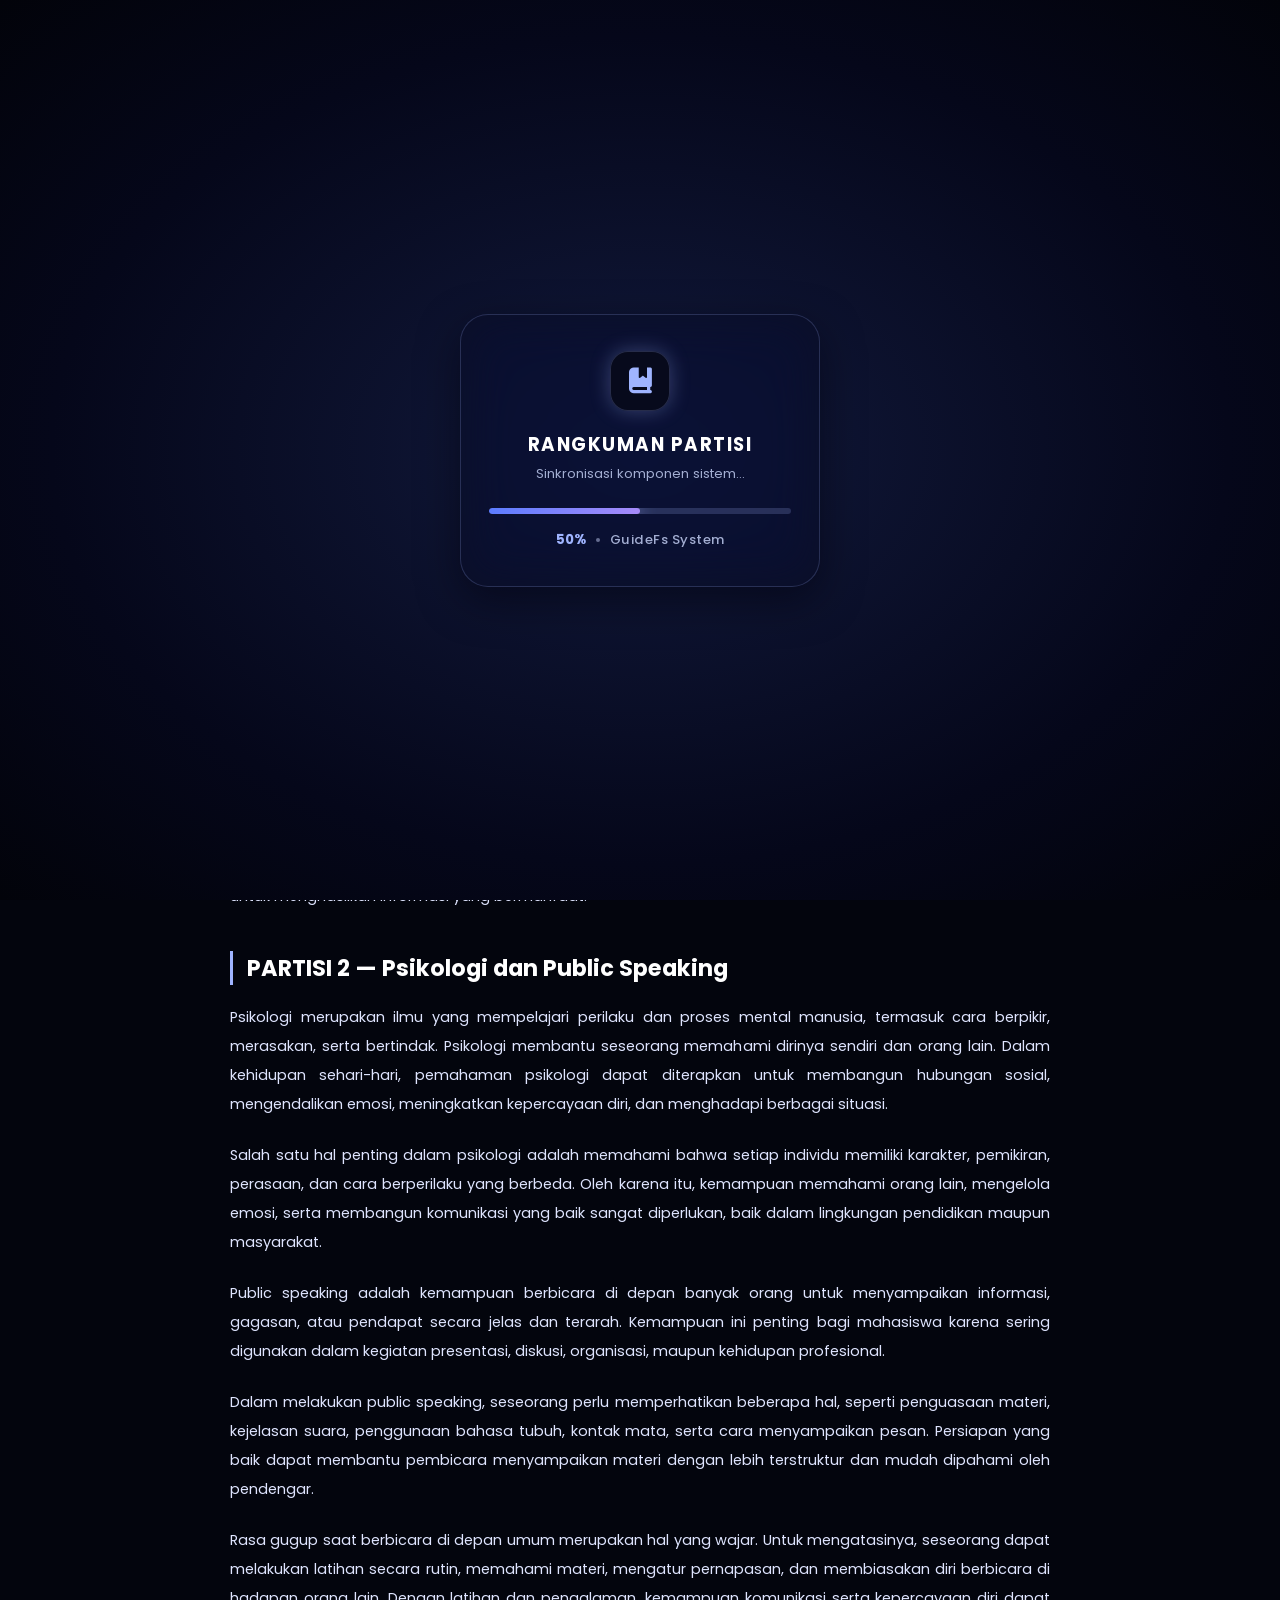
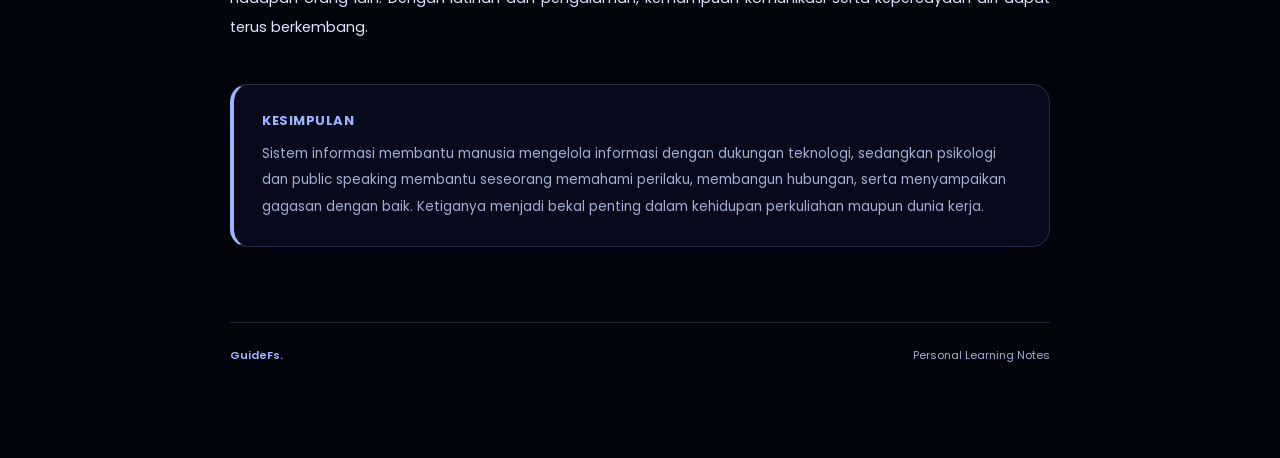
==== commit 4f01292a: "update" ====
--- a/partisi.html
+++ b/partisi.html
@@ -1,166 +1,186 @@
-﻿
-<!DOCTYPE html>
-<html lang="id">
-<head>
-    <meta charset="UTF-8">
-    <meta name="viewport" content="width=device-width, initial-scale=1.0">
-    <title>Partisi | GuideFs</title>
-
-    <link rel="stylesheet" href="style.css">
-    <link rel="stylesheet" href="partisi.css">
-
-    <link rel="preconnect" href="https://fonts.googleapis.com">
-    <link rel="preconnect" href="https://fonts.gstatic.com" crossorigin>
-    <link href="https://fonts.googleapis.com/css2?family=Poppins:wght@300;400;500;600;700&display=swap" rel="stylesheet">
-
-    <link rel="stylesheet"
-        href="https://cdnjs.cloudflare.com/ajax/libs/font-awesome/6.5.0/css/all.min.css">
-</head>
-<body class="partisi-page">
-<!-- PARTISI LOADER -->
-<div id="partisi-loader">
-    <div class="minimal-loader">
-        <h1 id="loader-title">RANGKUMAN PARTISI</h1>
-
-        <div class="loader-progress">
-            <div class="loader-progress-fill"></div>
-        </div>
-
-        <span id="loader-percent">0%</span>
-    </div>
-</div>
-
-    <header class="partisi-navbar">
-        <a href="index.html" class="partisi-logo">Hello i'm <span>Azpri</span></a>
-
-        <a href="index.html" class="partisi-back">
-            <i class="fa-solid fa-arrow-left"></i>
-            Kembali
-        </a>
-    </header>
-
-    <main class="partisi-container">
-
-        <div class="partisi-heading">
-            <span class="partisi-label">CATATAN MATERI</span>
-            <h1>Partisi 1 & 2</h1>
-            <p>Rangkuman materi pembelajaran.</p>
-        </div>
-
-        <article class="partisi-content">
-
-    <h2>PARTISI 1 Pengenalan Sistem Informasi</h2>
-
-    <p>
-        Sistem Informasi merupakan suatu sistem yang digunakan untuk
-        mengumpulkan, mengolah, menyimpan, dan menyebarkan informasi
-        guna membantu seseorang atau organisasi dalam menjalankan
-        kegiatan serta mengambil keputusan. Sistem informasi
-        melibatkan beberapa komponen yang saling berhubungan,
-        yaitu manusia, perangkat keras, perangkat lunak, data,
-        dan jaringan.
-    </p>
-
-    <p>
-        Dalam kehidupan sehari-hari, sistem informasi dapat ditemukan
-        di berbagai bidang, seperti pendidikan, kesehatan, bisnis,
-        dan pemerintahan. Contohnya adalah sistem informasi akademik
-        yang digunakan mahasiswa untuk melihat jadwal kuliah,
-        nilai, dan informasi perkuliahan. Dengan adanya sistem
-        informasi, pekerjaan dapat dilakukan secara lebih cepat,
-        terstruktur, dan efisien.
-    </p>
-
-    <p>
-        Tujuan utama sistem informasi adalah menyediakan informasi
-        yang akurat, relevan, dan tepat waktu. Selain itu, sistem
-        informasi juga membantu meningkatkan produktivitas,
-        mempermudah komunikasi, serta mendukung proses pengambilan
-        keputusan. Oleh karena itu, sistem informasi memiliki
-        peran penting dalam perkembangan teknologi dan kehidupan
-        modern.
-    </p>
-
-    <p>
-        Sistem informasi dan teknologi informasi merupakan dua
-        hal yang saling berkaitan, tetapi memiliki pengertian
-        berbeda. Teknologi informasi berfokus pada penggunaan
-        perangkat dan teknologi untuk mengolah informasi,
-        sedangkan sistem informasi mencakup keseluruhan proses,
-        manusia, dan teknologi yang bekerja bersama untuk
-        menghasilkan informasi yang bermanfaat.
-    </p>
-
-    <h2>PARTISI 2 ΓÇö Psikologi dan Public Speaking</h2>
-
-    <p>
-        Psikologi merupakan ilmu yang mempelajari perilaku dan
-        proses mental manusia, termasuk cara berpikir, merasakan,
-        serta bertindak. Psikologi membantu seseorang memahami
-        dirinya sendiri dan orang lain. Dalam kehidupan sehari-hari,
-        pemahaman psikologi dapat diterapkan untuk membangun
-        hubungan sosial, mengendalikan emosi, meningkatkan
-        kepercayaan diri, dan menghadapi berbagai situasi.
-    </p>
-
-    <p>
-        Salah satu hal penting dalam psikologi adalah memahami
-        bahwa setiap individu memiliki karakter, pemikiran,
-        perasaan, dan cara berperilaku yang berbeda. Oleh karena
-        itu, kemampuan memahami orang lain, mengelola emosi,
-        serta membangun komunikasi yang baik sangat diperlukan,
-        baik dalam lingkungan pendidikan maupun masyarakat.
-    </p>
-
-    <p>
-        Public speaking adalah kemampuan berbicara di depan
-        banyak orang untuk menyampaikan informasi, gagasan,
-        atau pendapat secara jelas dan terarah. Kemampuan ini
-        penting bagi mahasiswa karena sering digunakan dalam
-        kegiatan presentasi, diskusi, organisasi, maupun
-        kehidupan profesional.
-    </p>
-
-    <p>
-        Dalam melakukan public speaking, seseorang perlu
-        memperhatikan beberapa hal, seperti penguasaan materi,
-        kejelasan suara, penggunaan bahasa tubuh, kontak mata,
-        serta cara menyampaikan pesan. Persiapan yang baik
-        dapat membantu pembicara menyampaikan materi dengan
-        lebih terstruktur dan mudah dipahami oleh pendengar.
-    </p>
-
-    <p>
-        Rasa gugup saat berbicara di depan umum merupakan hal
-        yang wajar. Untuk mengatasinya, seseorang dapat
-        melakukan latihan secara rutin, memahami materi,
-        mengatur pernapasan, dan membiasakan diri berbicara
-        di hadapan orang lain. Dengan latihan dan pengalaman,
-        kemampuan komunikasi serta kepercayaan diri dapat
-        terus berkembang.
-    </p>
-
-    <div class="partisi-note">
-        <span>Kesimpulan</span>
-        <p>
-            Sistem informasi membantu manusia mengelola informasi
-            dengan dukungan teknologi, sedangkan psikologi dan
-            public speaking membantu seseorang memahami perilaku,
-            membangun hubungan, serta menyampaikan gagasan dengan
-            baik. Ketiganya menjadi bekal penting dalam kehidupan
-            perkuliahan maupun dunia kerja.
-        </p>
-    </div>
-
-</article>
-
-        <footer class="partisi-footer">
-            <span>GuideFs.</span>
-            <span>Personal Learning Notes</span>
-        </footer>
-
-    </main>
-
-    <script src="partisi.js"></script>
-</body>
-</html>
+<!DOCTYPE html>
+<html lang="id">
+<head>
+    <meta charset="UTF-8">
+    <meta name="viewport" content="width=device-width, initial-scale=1.0">
+    <title>Partisi | GuideFs</title>
+
+    <script>try{var t=localStorage.getItem("gf-theme")||"night";document.documentElement.dataset.theme=t}catch(e){document.documentElement.dataset.theme="night"}</script>
+    <link rel="stylesheet" href="style.css">
+    <link rel="stylesheet" href="theme.css">
+    <link rel="stylesheet" href="partisi.css">
+
+    <link rel="preconnect" href="https://fonts.googleapis.com">
+    <link rel="preconnect" href="https://fonts.gstatic.com" crossorigin>
+    <link href="https://fonts.googleapis.com/css2?family=Poppins:wght@300;400;500;600;700&display=swap" rel="stylesheet">
+    <link rel="stylesheet" href="https://cdnjs.cloudflare.com/ajax/libs/font-awesome/6.5.0/css/all.min.css">
+</head>
+<body class="partisi-page">
+
+    <!-- ATMOSPHERE SKY -->
+    <div class="sky" aria-hidden="true"><div class="sky-day"></div><canvas id="sky-night"></canvas></div>
+
+    <!-- MODERN MATERIAL YOU GLASS LOADER -->
+    <div id="partisi-loader">
+        <div class="material-loader-card">
+            <div class="loader-badge">
+                <i class="fa-solid fa-book-bookmark"></i>
+            </div>
+            <h1 id="loader-title">RANGKUMAN PARTISI</h1>
+            <p class="loader-subtitle" id="loader-status">Memuat materi pembelajaran...</p>
+
+            <div class="loader-progress">
+                <div class="loader-progress-fill"></div>
+            </div>
+
+            <div class="loader-meta">
+                <span id="loader-percent">0%</span>
+                <span class="loader-dot"></span>
+                <span class="loader-system-text">GuideFs System</span>
+            </div>
+        </div>
+    </div>
+
+    <!-- NAVBAR (DILENGKAPI THEME TOGGLE & LIQUID GLASS) -->
+    <header class="partisi-navbar">
+        <a href="index.html" class="partisi-logo">Hello i'm <span>Azpri</span></a>
+
+        <div class="partisi-nav-right">
+            <button class="theme-toggle" id="theme-toggle" type="button" aria-label="Ganti mode">
+                <svg class="sun" viewBox="0 0 24 24" fill="none" stroke="currentColor" stroke-width="2" stroke-linecap="round"><circle cx="12" cy="12" r="4"/><path d="M12 2v2M12 20v2M4.9 4.9l1.4 1.4M17.7 17.7l1.4 1.4M2 12h2M20 12h2M4.9 19.1l1.4-1.4M17.7 6.3l1.4-1.4"/></svg>
+                <svg class="moon" viewBox="0 0 24 24" fill="currentColor"><path d="M21 12.8A9 9 0 1 1 11.2 3a7 7 0 0 0 9.8 9.8z"/></svg>
+            </button>
+
+            <a href="index.html" class="partisi-back">
+                <i class="fa-solid fa-arrow-left"></i>
+                Kembali
+            </a>
+        </div>
+    </header>
+
+    <main class="partisi-container">
+
+        <div class="partisi-heading">
+            <span class="partisi-label">CATATAN MATERI</span>
+            <h1>Partisi 1 & 2</h1>
+            <p>Rangkuman materi pembelajaran.</p>
+        </div>
+
+        <article class="partisi-content">
+
+            <h2>PARTISI 1 — Pengenalan Sistem Informasi</h2>
+
+            <p>
+                Sistem Informasi merupakan suatu sistem yang digunakan untuk
+                mengumpulkan, mengolah, menyimpan, dan menyebarkan informasi
+                guna membantu seseorang atau organisasi dalam menjalankan
+                kegiatan serta mengambil keputusan. Sistem informasi
+                melibatkan beberapa komponen yang saling berhubungan,
+                yaitu manusia, perangkat keras, perangkat lunak, data,
+                dan jaringan.
+            </p>
+
+            <p>
+                Dalam kehidupan sehari-hari, sistem informasi dapat ditemukan
+                di berbagai bidang, seperti pendidikan, kesehatan, bisnis,
+                dan pemerintahan. Contohnya adalah sistem informasi akademik
+                yang digunakan mahasiswa untuk melihat jadwal kuliah,
+                nilai, dan informasi perkuliahan. Dengan adanya sistem
+                informasi, pekerjaan dapat dilakukan secara lebih cepat,
+                terstruktur, dan efisien.
+            </p>
+
+            <p>
+                Tujuan utama sistem informasi adalah menyediakan informasi
+                yang akurat, relevan, dan tepat waktu. Selain itu, sistem
+                informasi juga membantu meningkatkan produktivitas,
+                mempermudah komunikasi, serta mendukung proses pengambilan
+                keputusan. Oleh karena itu, sistem informasi memiliki
+                peran penting dalam perkembangan teknologi dan kehidupan
+                modern.
+            </p>
+
+            <p>
+                Sistem informasi dan teknologi informasi merupakan dua
+                hal yang saling berkaitan, tetapi memiliki pengertian
+                berbeda. Teknologi informasi berfokus pada penggunaan
+                perangkat dan teknologi untuk mengolah informasi,
+                sedangkan sistem informasi mencakup keseluruhan proses,
+                manusia, dan teknologi yang bekerja bersama untuk
+                menghasilkan informasi yang bermanfaat.
+            </p>
+
+            <h2>PARTISI 2 — Psikologi dan Public Speaking</h2>
+
+            <p>
+                Psikologi merupakan ilmu yang mempelajari perilaku dan
+                proses mental manusia, termasuk cara berpikir, merasakan,
+                serta bertindak. Psikologi membantu seseorang memahami
+                dirinya sendiri dan orang lain. Dalam kehidupan sehari-hari,
+                pemahaman psikologi dapat diterapkan untuk membangun
+                hubungan sosial, mengendalikan emosi, meningkatkan
+                kepercayaan diri, dan menghadapi berbagai situasi.
+            </p>
+
+            <p>
+                Salah satu hal penting dalam psikologi adalah memahami
+                bahwa setiap individu memiliki karakter, pemikiran,
+                perasaan, dan cara berperilaku yang berbeda. Oleh karena
+                itu, kemampuan memahami orang lain, mengelola emosi,
+                serta membangun komunikasi yang baik sangat diperlukan,
+                baik dalam lingkungan pendidikan maupun masyarakat.
+            </p>
+
+            <p>
+                Public speaking adalah kemampuan berbicara di depan
+                banyak orang untuk menyampaikan informasi, gagasan,
+                atau pendapat secara jelas dan terarah. Kemampuan ini
+                penting bagi mahasiswa karena sering digunakan dalam
+                kegiatan presentasi, diskusi, organisasi, maupun
+                kehidupan profesional.
+            </p>
+
+            <p>
+                Dalam melakukan public speaking, seseorang perlu
+                memperhatikan beberapa hal, seperti penguasaan materi,
+                kejelasan suara, penggunaan bahasa tubuh, kontak mata,
+                serta cara menyampaikan pesan. Persiapan yang baik
+                dapat membantu pembicara menyampaikan materi dengan
+                lebih terstruktur dan mudah dipahami oleh pendengar.
+            </p>
+
+            <p>
+                Rasa gugup saat berbicara di depan umum merupakan hal
+                yang wajar. Untuk mengatasinya, seseorang dapat
+                melakukan latihan secara rutin, memahami materi,
+                mengatur pernapasan, dan membiasakan diri berbicara
+                di hadapan orang lain. Dengan latihan dan pengalaman,
+                kemampuan komunikasi serta kepercayaan diri dapat
+                terus berkembang.
+            </p>
+
+            <div class="partisi-note">
+                <span>Kesimpulan</span>
+                <p>
+                    Sistem informasi membantu manusia mengelola informasi
+                    dengan dukungan teknologi, sedangkan psikologi dan
+                    public speaking membantu seseorang memahami perilaku,
+                    membangun hubungan, serta menyampaikan gagasan dengan
+                    baik. Ketiganya menjadi bekal penting dalam kehidupan
+                    perkuliahan maupun dunia kerja.
+                </p>
+            </div>
+
+        </article>
+
+        <footer class="partisi-footer">
+            <span>GuideFs.</span>
+            <span>Personal Learning Notes</span>
+        </footer>
+
+    </main>
+
+    <script src="theme.js"></script>
+    <script src="partisi.js"></script>
+</body>
+</html>
--- a/style.css
+++ b/style.css
@@ -1,3661 +1,3660 @@
-﻿
-@import url('https://fonts.googleapis.com/css2?family=Poppins:wght@300;400;500;600;700;800&display=swap');
-
-* {
-    margin: 0;
-    padding: 0;
-    box-sizing: border-box;
-    font-family: 'Poppins', sans-serif;
-}
-
-:root {
-    --bg: #080808;
-    --panel: #101010;
-    --cyan: #00ffd5;
-    --text: #ffffff;
-    --muted: #cccccc;
-}
-
-html {
-    min-height: 100%;
-    background: #080808;
-    scroll-behavior: smooth;
-}
-
-
-html {
-    scrollbar-width: none;
-}
-
-html::-webkit-scrollbar,
-body::-webkit-scrollbar {
-    display: none;
-}
-
-body {
-    min-height: 100vh;
-    margin: 0;
-    position: relative;
-    isolation: isolate;
-    background: #080808;
-    color: white;
-    overflow-x: hidden;
-}
-
-/* BACKGROUND GLOW ΓÇö LEMBUT DAN DINAMIS */
-
-body::before {
-    content: "";
-    position: fixed;
-    inset: -15%;
-    z-index: -1;
-    pointer-events: none;
-
-    background:
-        radial-gradient(
-            ellipse at 12% 12%,
-            rgba(0, 25, 213, 0.02),
-            transparent 35%
-        ),
-        radial-gradient(
-            ellipse at 85% 48%,
-            rgba(0, 25, 10, 0.001),
-            transparent 32%
-        ),
-        radial-gradient(
-            ellipse at 42% 88%,
-            rgba(0, 10, 10, 0.022),
-            transparent 8%
-        );
-
-    animation: backgroundFlow 22s ease-in-out infinite alternate;
-    will-change: transform;
-}
-
-
-/* LOADER */
-
-#loader {
-    position: fixed;
-    inset: 0;
-    background: #000;
-    display: flex;
-    justify-content: center;
-    align-items: center;
-    z-index: 10000;
-    transition: transform .7s ease, opacity .7s ease;
-}
-
-#loader.fade-out {
-    transform: translateY(-100%);
-    pointer-events: none;
-}
-
-.loader-content {
-    text-align: center;
-    padding: 20px;
-}
-
-.anim-sub {
-    color: var(--cyan);
-    letter-spacing: 3px;
-    display: inline-block;
-    margin: 0 3px;
-    font-size: 17px;
-}
-
-.anim-title {
-    font-size: clamp(1.7rem, 5vw, 3rem);
-    margin: 12px 0;
-}
-
-.loading-bar {
-    width: 0;
-    max-width: 100%;
-    height: 3px;
-    margin: 0 auto;
-    background: var(--cyan);
-    box-shadow: 0 0 15px var(--cyan);
-    animation: fillBar 1.6s 1.3s forwards;
-}
-
-@keyframes fillBar {
-    to {
-        width: 100%;
-    }
-}
-
-
-
-/* ===== LIQUID GLASS NAVBAR ===== */
-
-.navbar {
-    position: fixed;
-    top: 18px;
-    left: 50%;
-    transform: translateX(-50%);
-    z-index: 9999;
-    width: max-content;
-    max-width: calc(100% - 24px);
-    padding: 0;
-    background: transparent;
-    border: none;
-}
-
-.nav-links {
-    position: relative;
-    isolation: isolate;
-    display: flex;
-    align-items: center;
-    justify-content: center;
-    gap: 3px;
-    padding: 6px;
-    border: 1px solid rgba(255, 255, 255, .2);
-    border-radius: 50px;
-    overflow: visible;
-
-    background:
-        linear-gradient(
-            120deg,
-            rgba(181, 108, 255, .18),
-            rgba(120, 70, 255, .16),
-            rgba(255, 80, 190, .12)
-        ),
-        rgba(15, 15, 25, .55);
-
-    backdrop-filter: blur(28px) saturate(190%);
-    -webkit-backdrop-filter: blur(28px) saturate(190%);
-
-    box-shadow:
-        0 8px 30px rgba(0, 0, 0, .25),
-        inset 0 1px 1px rgba(255, 255, 255, .2);
-}
-
-.nav-links a {
-    position: relative;
-    z-index: 2;
-    padding: 10px 15px;
-    color: rgba(255, 255, 255, .72);
-    font-size: 13px;
-    font-weight: 500;
-    white-space: nowrap;
-    text-decoration: none;
-    transform: none;
-    transition: color .35s ease;
-    -webkit-tap-highlight-color: transparent;
-}
-
-.nav-links a::after {
-    display: none !important;
-    content: none !important;
-}
-
-.nav-links a:hover,
-.nav-links a.active {
-    color: #fff;
-}
-
-/* ===== PURPLE GLASS INDICATOR ===== */
-
-.nav-indicator {
-    position: absolute;
-    z-index: 1;
-    top: 5px;
-    left: 0;
-    width: 0;
-    height: calc(100% - 10px);
-    border-radius: 40px;
-    pointer-events: none;
-
-    background: linear-gradient(
-        130deg,
-        rgba(181, 108, 255, .35),
-        rgba(125, 85, 255, .34),
-        rgba(255, 80, 190, .25)
-    );
-
-    border: 1px solid rgba(255, 255, 255, .25);
-
-    box-shadow:
-        0 0 16px rgba(181, 108, 255, .15),
-        inset 0 1px 2px rgba(255, 255, 255, .3);
-
-    transition:
-        transform 750ms cubic-bezier(.16, 1, .3, 1),
-        width 600ms cubic-bezier(.16, 1, .3, 1),
-        box-shadow 500ms ease,
-        filter 500ms ease;
-
-    will-change: transform, width;
-}
-
-/* ===== HOVER GLASS ===== */
-
-@media (hover: hover) and (pointer: fine) {
-    .nav-links:has(a:hover) .nav-indicator {
-        filter: brightness(1.2);
-        box-shadow:
-            0 0 22px rgba(181, 108, 255, .32),
-            inset 0 1px 3px rgba(255, 255, 255, .4);
-    }
-}
-
-/* ===== MOBILE NAVBAR ===== */
-
-@media (max-width: 768px) {
-    .navbar {
-        top: auto;
-        bottom: calc(22px + env(safe-area-inset-bottom));
-        left: 50%;
-        right: auto;
-        transform: translateX(-50%);
-        max-width: calc(100vw - 16px);
-    }
-
-    .nav-links {
-        gap: 0;
-        padding: 5px;
-        max-width: calc(100vw - 16px);
-    }
-
-    .nav-links a {
-        padding: 10px clamp(7px, 2.2vw, 12px);
-        font-size: clamp(10px, 2.8vw, 12px);
-    }
-
-    .nav-indicator {
-        top: 5px;
-        height: calc(100% - 10px);
-    }
-}
-
-@media (prefers-reduced-motion: reduce) {
-    .nav-indicator {
-        transition: none;
-    }
-}
-
-
-
-/* HOME */
-
-.hero {
-    min-height: 100vh;
-    display: flex;
-    align-items: center;
-    padding: 100px 6% 60px;
-    gap: 3rem;
-    background: transparent;
-}
-
-.hero-text {
-    flex: 1;
-    min-width: 0;
-}
-
-.hero-text h1 {
-    font-size: clamp(32px, 4vw, 50px);
-    font-weight: 700;
-    line-height: 1.2;
-}
-
-.hero-text h3 {
-    font-size: 25px;
-    margin: 10px 0;
-}
-
-.typing-text {
-    color: var(--cyan);
-    text-shadow: 0 0 20px var(--cyan);
-}
-
-.hero-text p {
-    margin: 20px 0;
-    line-height: 1.8;
-    color: #eee;
-    overflow-wrap: anywhere;
-}
-
-/* GUIDEFs OFFICIAL ΓÇö TYPING */
-
-.typing {
-    margin-top: 5px;
-    margin-bottom: 5px;
-    color: #ffffff;
-    border-right: 1px solid #ffffff;
-    white-space: nowrap;
-    overflow: hidden;
-    width: 0;
-    animation:
-        typing 5s steps(21) forwards,
-        blink 0.7s steps(1) 6,
-        hideCursor 0s 4s forwards;
-    text-align: left !important;
-    display: block;
-}
-
-@keyframes typing {
-    from {
-        width: 0;
-    }
-
-    to {
-        width: 195px;
-    }
-}
-
-@keyframes blink {
-    50% {
-        border-color: transparent;
-    }
-}
-
-@keyframes hideCursor {
-    to {
-        border-right: none;
-    }
-}
-
-.social-icons {
-    display: flex;
-    flex-wrap: wrap;
-    gap: 15px;
-    margin: 25px 0 30px;
-}
-
-.social-icons a {
-    display: inline-flex;
-    justify-content: center;
-    align-items: center;
-    width: 45px;
-    height: 45px;
-    border: 2px solid var(--cyan);
-    border-radius: 10px;
-    color: var(--cyan);
-    text-decoration: none;
-    transition: .3s ease;
-}
-
-.social-icons a:hover {
-    transform: translateY(-4px);
-    background: var(--cyan);
-    color: #080808;
-    box-shadow: 0 0 25px #00ffd577;
-}
-
-.social-icons .ig:hover {
-    background: #080808;
-    color: #e1306c;
-    border-color: #e1306c;
-    box-shadow: 0 0 20px #e1306c66;
-}
-
-.social-icons .tt:hover {
-    background: #080808;
-    color: white;
-    border-color: white;
-}
-
-.social-icons .wa:hover {
-    background: #080808;
-    color: #25de66;
-    border-color: #25de66;
-}
-
-.btn-hire {
-    display: inline-block;
-    padding: 11px 40px;
-    background: var(--cyan);
-    color: #080808;
-    text-decoration: none;
-    border-radius: 30px;
-    font-weight: 600;
-    box-shadow: 0 0 10px #00ffd577;
-    transition: .3s ease;
-}
-
-.btn-hire:hover {
-    background: #080808;
-    color: var(--cyan);
-    box-shadow: 0 0 20px #00ffd577;
-    transform: translateY(-3px);
-}
-
-.hero-img {
-    flex: 1;
-    display: flex;
-    justify-content: center;
-    align-items: center;
-    min-width: 0;
-}
-
-.img-box {
-    width: 300px;
-    height: 300px;
-    border-radius: 50%;
-    border: 2px solid #00ffd573;
-    overflow: hidden;
-    box-shadow: 0 0 25px #00ffd5a0;
-    transition: .3s ease-in-out;
-}
-
-.img-box:hover {
-    transform: scale(.96);
-    box-shadow: 0 0 45px #00ffd5;
-}
-
-.img-box img {
-    width: 100%;
-    height: 100%;
-    object-fit: cover;
-}
-
-/* ABOUT ME */
-
-.about {
-    min-height: 100vh;
-    display: flex;
-    justify-content: center;
-    align-items: center;
-    background: transparent;
-    padding: 110px 8%;
-}
-
-.about-container {
-    width: 100%;
-    max-width: 1200px;
-    display: flex;
-    align-items: center;
-    gap: 4rem;
-}
-
-.about-img,
-.about-text {
-    flex: 1;
-    min-width: 0;
-}
-
-.about-img {
-    display: flex;
-    justify-content: center;
-}
-
-.about-img img {
-    width: 300px;
-    height: 300px;
-    border-radius: 30%;
-    border: 5px solid var(--cyan);
-    box-shadow: 0 0 30px #00ffd577;
-    object-fit: cover;
-    transition: .4s ease;
-}
-
-.about-img img:hover {
-    box-shadow: 0 0 50px var(--cyan);
-    transform: scale(.97);
-}
-
-.about-text h2 {
-    font-size: 45px;
-    margin-bottom: 10px;
-}
-
-.about-text h2 span,
-.section-container h2 span,
-.contact-container h2 span {
-    color: var(--cyan);
-}
-
-.about-text h3 {
-    font-size: 16px;
-    line-height: 1.8;
-    color: #ccc;
-    margin-bottom: 25px;
-}
-
-.about-text p {
-    font-size: 15px;
-    line-height: 1.8;
-    color: #ccc;
-    margin-bottom: 22px;
-}
-
-
-/* ===== EDUCATION SECTION ===== */
-
-.education-section {
-    width: 100%;
-    padding: 60px 8% 110px;
-    background: transparent;
-}
-
-.education-section .education {
-    width: 100%;
-    max-width: 1000px;
-    margin: 0 auto;
-}
-
-.education-header {
-    text-align: center;
-    margin-bottom: 45px;
-}
-
-.education-header h2 {
-    color: white;
-    font-size: clamp(34px, 4vw, 45px);
-    margin-bottom: 15px;
-}
-
-.education-header h2 span {
-    color: var(--cyan);
-}
-
-.education-description {
-    color: #aaa;
-    font-size: 14px;
-    line-height: 1.8;
-}
-
-.education-timeline {
-    position: relative;
-    display: grid;
-    gap: 22px;
-    max-width: 800px;
-    margin: 0 auto;
-}
-
-.education-timeline::before {
-    content: "";
-    position: absolute;
-    left: 27px;
-    top: 28px;
-    bottom: 28px;
-    width: 2px;
-    background: linear-gradient(
-        to bottom,
-        var(--cyan),
-        rgba(0, 255, 213, .08)
-    );
-}
-
-.education-item {
-    position: relative;
-    display: grid;
-    grid-template-columns: 56px minmax(0, 1fr);
-    gap: 18px;
-    align-items: start;
-}
-
-.education-marker {
-    position: relative;
-    z-index: 1;
-    display: flex;
-    justify-content: center;
-    align-items: center;
-    width: 56px;
-    height: 56px;
-    color: var(--cyan);
-    background: #101010;
-    border: 1px solid #00ffd577;
-    border-radius: 50%;
-    box-shadow: 0 0 18px #00ffd51c;
-}
-
-.education-card {
-    min-width: 0;
-    padding: 24px 27px;
-    background: linear-gradient(
-        135deg,
-        rgba(16, 16, 16, .98),
-        rgba(10, 15, 14, .95)
-    );
-    border: 1px solid #00ffd52b;
-    border-radius: 14px;
-    transition: border-color .3s ease, box-shadow .3s ease;
-}
-
-.education-card:hover {
-    border-color: #00ffd5a0;
-    box-shadow: 0 0 25px #00ffd511;
-}
-
-.education-number {
-    display: block;
-    color: var(--cyan);
-    font-size: 10px;
-    letter-spacing: 2px;
-}
-
-.education-card h3 {
-    color: white;
-    font-size: 19px;
-    margin: 10px 0 7px;
-}
-
-.education-place {
-    color: #ccc;
-    font-size: 14px;
-    line-height: 1.7;
-}
-
-.education-major {
-    color: #999;
-    font-size: 13px;
-    line-height: 1.7;
-    margin-top: 5px;
-}
-
-.education-status {
-    display: inline-block;
-    margin-top: 15px;
-    padding: 6px 11px;
-    color: var(--cyan);
-    background: #00ffd50b;
-    border: 1px solid #00ffd544;
-    border-radius: 5px;
-    font-size: 10px;
-    letter-spacing: 1px;
-}
-
-.education-current {
-    border-color: #00ffd577;
-    box-shadow: inset 3px 0 0 var(--cyan);
-}
-
-@media (max-width: 768px) {
-    .education-section {
-        padding: 35px 7% 80px;
-    }
-
-    .education-header {
-        margin-bottom: 30px;
-    }
-
-    .education-timeline {
-        gap: 17px;
-    }
-
-    .education-timeline::before {
-        left: 21px;
-    }
-
-    .education-item {
-        grid-template-columns: 44px minmax(0, 1fr);
-        gap: 12px;
-    }
-
-    .education-marker {
-        width: 44px;
-        height: 44px;
-        font-size: 14px;
-    }
-
-    .education-card {
-        padding: 19px 16px;
-    }
-
-    .education-card h3 {
-        font-size: 16px;
-    }
-
-    .education-number {
-        font-size: 9px;
-        letter-spacing: 1px;
-    }
-
-    .education-place,
-    .education-major {
-        font-size: 13px;
-    }
-}
-
-
-/* INTERESTS & PORTFOLIO */
-
-.hobbies,
-.portfolio {
-    min-height: 100vh;
-    padding: 120px 8%;
-    display: flex;
-    align-items: center;
-    background: transparent;
-}
-
-.section-container {
-    width: 100%;
-    max-width: 1200px;
-    margin: auto;
-}
-
-.section-label {
-    color: var(--cyan);
-    letter-spacing: 4px;
-    font-size: 12px;
-    font-weight: 600;
-    margin-bottom: 12px;
-}
-
-.section-container h2,
-.contact-container h2 {
-    color: white;
-    font-size: clamp(34px, 4vw, 45px);
-    margin-bottom: 15px;
-}
-
-.section-description {
-    max-width: 650px;
-    color: #aaa;
-    line-height: 1.8;
-    margin-bottom: 40px;
-}
-
-.hobby-grid,
-.portfolio-grid {
-    display: grid;
-    grid-template-columns: repeat(2, minmax(0, 1fr));
-    gap: 28px;
-}
-
-.hobby-card,
-.portfolio-card {
-    min-width: 0;
-    background: #101010;
-    border: 1px solid #00ffd52b;
-    border-radius: 18px;
-    overflow: hidden;
-    transition:
-        transform .35s ease,
-        border-color .35s ease,
-        box-shadow .35s ease;
-}
-
-.hobby-card:hover,
-.portfolio-card:hover {
-    transform: translateY(-7px);
-    border-color: var(--cyan);
-    box-shadow: 0 0 25px #00ffd522;
-}
-
-.hobby-image {
-    width: 100%;
-    height: 280px;
-    overflow: hidden;
-    background: #151515;
-}
-
-.hobby-image img {
-    display: block;
-    width: 100%;
-    height: 100%;
-    object-fit: cover;
-    transition: transform .5s ease;
-}
-
-.hobby-card:hover .hobby-image img {
-    transform: scale(1.05);
-}
-
-.hobby-info {
-    padding: 25px;
-}
-
-.hobby-info i {
-    color: var(--cyan);
-    font-size: 25px;
-    margin-bottom: 15px;
-}
-
-.hobby-info h3,
-.portfolio-card h3 {
-    color: white;
-    font-size: 21px;
-    margin-bottom: 10px;
-}
-
-.hobby-info p,
-.portfolio-card p {
-    color: #aaa;
-    line-height: 1.8;
-    font-size: 14px;
-}
-
-.portfolio-card {
-    padding: 35px;
-}
-
-.portfolio-number {
-    display: block;
-    color: var(--cyan);
-    font-size: 12px;
-    letter-spacing: 2px;
-    margin-bottom: 25px;
-}
-
-.portfolio-icon {
-    color: var(--cyan);
-    font-size: 32px;
-    margin-bottom: 18px;
-}
-
-.portfolio-card h3 {
-    margin-top: 10px;
-}
-
-.portfolio-tag {
-    display: inline-block;
-    color: var(--cyan);
-    border: 1px solid #00ffd555;
-    border-radius: 30px;
-    padding: 7px 14px;
-    font-size: 12px;
-    margin-top: 22px;
-}
-
-/* CONTACT */
-
-.contact {
-    min-height: 100vh;
-    padding: 120px 8%;
-    display: flex;
-    align-items: center;
-    justify-content: center;
-    background: transparent;
-}
-
-.contact-container {
-    width: 100%;
-    max-width: 900px;
-    margin: auto;
-    text-align: center;
-}
-
-.contact-container .section-description {
-    margin: 0 auto 40px;
-}
-
-.contact-list {
-    display: grid;
-    grid-template-columns: repeat(2, minmax(0, 1fr));
-    gap: 18px;
-    text-align: left;
-}
-
-.contact-item {
-    min-width: 0;
-    display: flex;
-    align-items: center;
-    gap: 18px;
-    padding: 22px;
-    background: #101010;
-    border: 1px solid #00ffd533;
-    border-radius: 14px;
-    color: white;
-    text-decoration: none;
-    transition: .3s ease;
-}
-
-.contact-item:hover {
-    border-color: var(--cyan);
-    box-shadow: 0 0 20px #00ffd522;
-    transform: translateY(-4px);
-}
-
-.contact-item > i {
-    flex-shrink: 0;
-    color: var(--cyan);
-    font-size: 25px;
-    width: 30px;
-    text-align: center;
-}
-
-.contact-item span {
-    display: flex;
-    flex-direction: column;
-    gap: 5px;
-    min-width: 0;
-}
-
-.contact-item small {
-    color: #999;
-}
-
-.contact-item strong {
-    font-size: 14px;
-    overflow-wrap: anywhere;
-}
-
-.contact-footer {
-    color: #777;
-    font-size: 13px;
-    margin-top: 55px;
-}
-
-/* SCROLL ANIMATION */
-
-.imageReveal {
-    animation: imageReveal both;
-    animation-timeline: view(90% auto);
-}
-
-@keyframes imageReveal {
-    from {
-        filter: saturate(0) contrast(2) brightness(.5);
-        opacity: 0;
-        transform: translateY(35px);
-    }
-
-    to {
-        filter: none;
-        opacity: 1;
-        transform: translateY(0);
-    }
-}
-
-/* ENTRANCE ANIMATIONS */
-
-.fadeup,
-.fadeup1,
-.fadeup2,
-.fadeup3,
-.fadeup4 {
-    opacity: 0;
-    animation: fadeUp 1s ease forwards;
-}
-
-.fadeup {
-    animation-delay: 2.69s;
-}
-
-.fadeup1 {
-    animation-delay: 2.77s;
-}
-
-.fadeup2 {
-    animation-delay: 2.85s;
-}
-
-.fadeup3 {
-    animation-delay: 2.93s;
-}
-
-.fadeup4 {
-    animation-delay: 3.01s;
-}
-
-@keyframes fadeUp {
-    from {
-        opacity: 0;
-        transform: translateY(35px);
-    }
-
-    65% {
-        opacity: 1;
-        transform: translateY(-4px);
-    }
-
-    to {
-        opacity: 1;
-        transform: translateY(0);
-    }
-}
-
-.fadeup-leader {
-    opacity: 0;
-    animation: fadeUp 1s ease 1.2s forwards;
-}
-
-.fade-right,
-.fade-right1,
-.fade-right2 {
-    opacity: 0;
-    animation: fadeRight 1s ease forwards;
-}
-
-.fade-right1 {
-    animation-delay: .2s;
-}
-
-.fade-right2 {
-    animation-delay: .35s;
-}
-
-@keyframes fadeRight {
-    from {
-        opacity: 0;
-        transform: translateX(-25px);
-    }
-
-    to {
-        opacity: 1;
-        transform: translateX(0);
-    }
-}
-
-.zoom-out {
-    opacity: 0;
-    animation: zoomOut 1.3s ease 2.6s forwards;
-}
-
-@keyframes zoomOut {
-    0% {
-        transform: scale(1.35);
-        opacity: 0;
-    }
-
-    55% {
-        transform: scale(.92);
-        opacity: 1;
-    }
-
-    100% {
-        transform: scale(1);
-        opacity: 1;
-    }
-}
-
-/* MOBILE RESPONSIVE */
-
-@media (max-width: 992px) {
-    .about-container {
-        gap: 2.5rem;
-    }
-
-    .about-img img {
-        width: 250px;
-        height: 250px;
-    }
-
-    .about-text h2 {
-        font-size: 36px;
-    }
-}
-
-@media (max-width: 768px) {
-    .hero {
-        min-height: 100vh;
-        flex-direction: column;
-        justify-content: center;
-        align-items: flex-start;
-        padding: 120px 7% 70px;
-        gap: 45px;
-    }
-
-    .hero-text {
-        width: 100%;
-    }
-
-    .hero-text h1 {
-        font-size: clamp(32px, 8vw, 42px);
-    }
-
-    .hero-text h3 {
-        font-size: 20px;
-    }
-
-    .hero-text p {
-        font-size: 14px;
-    }
-
-    .hero-img {
-        width: 100%;
-    }
-
-    .img-box {
-        width: 190px;
-        height: 190px;
-    }
-
-    .about {
-        padding: 110px 7%;
-    }
-
-    .about-container {
-        flex-direction: column;
-        text-align: center;
-        gap: 35px;
-    }
-
-    .about-img img {
-        width: 230px;
-        height: 230px;
-    }
-
-    .about-text h2 {
-        font-size: 35px;
-    }
-
-    .about-text p {
-        font-size: 14px;
-        text-align: left;
-    }
-
-    .hobbies,
-    .portfolio,
-    .contact {
-        padding: 110px 7%;
-    }
-
-    .hobby-grid,
-    .portfolio-grid,
-    .contact-list {
-        grid-template-columns: 1fr;
-    }
-
-    .hobby-image {
-        height: 240px;
-    }
-
-    .portfolio-card {
-        padding: 28px;
-    }
-
-    .section-description {
-        font-size: 14px;
-    }
-
-    .contact-item {
-        padding: 18px;
-    }
-}
-
-/* TYPING EFFECT ΓÇö POSISI STABIL */
-
-.hero-text h1.hero-text {
-    min-height: 1.2em;
-}
-
-.typing-text {
-    display: inline-block;
-    min-width: 9ch;
-    white-space: nowrap;
-    vertical-align: baseline;
-    color: #00ffd5;
-    text-shadow: 0 0 20px #00ffd5;
-}
-
-.typing-text::after {
-    content: "";
-    display: inline-block;
-    width: 2px;
-    height: 0.85em;
-    margin-left: 4px;
-    vertical-align: -0.05em;
-    background: #00ffd5;
-    animation: typingCursor 0.7s steps(1) infinite;
-}
-
-@keyframes typingCursor {
-    50% {
-        opacity: 0;
-    }
-}
-
-@media (max-width: 768px) {
-    .typing-text {
-        min-width: 0;
-    }
-
-    .hero-text h1.hero-text {
-        min-height: 1.2em;
-    }
-}
-
-/* REDUCE MOTION */
-
-@media (prefers-reduced-motion: reduce) {
-    html {
-        scroll-behavior: auto;
-    }
-
-    *,
-    *::before,
-    *::after {
-        animation-duration: .01ms !important;
-        animation-iteration-count: 1 !important;
-        transition-duration: .01ms !important;
-    }
-}
-
-
-/* ===== INTEREST GALLERY ===== */
-
-.gallery-category {
-    margin-top: 48px;
-}
-
-.gallery-heading {
-    display: flex;
-    justify-content: space-between;
-    align-items: flex-end;
-    gap: 20px;
-    margin-bottom: 22px;
-}
-
-.gallery-index {
-    display: block;
-    color: var(--cyan);
-    font-size: 11px;
-    letter-spacing: 3px;
-    margin-bottom: 10px;
-}
-
-.gallery-heading h3 {
-    color: #fff;
-    font-size: clamp(22px, 3vw, 30px);
-    margin-bottom: 8px;
-}
-
-.gallery-heading h3 i {
-    color: var(--cyan);
-    margin-right: 8px;
-}
-
-.gallery-heading p {
-    color: #999;
-    font-size: 13px;
-    line-height: 1.8;
-}
-
-.photo-count {
-    flex-shrink: 0;
-    color: var(--cyan);
-    border: 1px solid #00ffd544;
-    border-radius: 30px;
-    padding: 8px 13px;
-    font-size: 10px;
-    letter-spacing: 1px;
-}
-
-.interest-gallery {
-    display: grid;
-    grid-template-columns: 1.35fr 1fr 1fr;
-    gap: 16px;
-}
-
-.gallery-photo {
-    position: relative;
-    display: block;
-    min-width: 0;
-    height: 235px;
-    overflow: hidden;
-    border: 1px solid #00ffd52b;
-    border-radius: 14px;
-    background: #101010;
-    text-decoration: none;
-    isolation: isolate;
-}
-
-.gallery-photo:first-child {
-    height: 270px;
-}
-
-.gallery-photo img {
-    width: 100%;
-    height: 100%;
-    display: block;
-    object-fit: cover;
-    transition: transform .55s ease, filter .4s ease;
-}
-
-.photo-overlay {
-    position: absolute;
-    inset: 0;
-    display: flex;
-    justify-content: center;
-    align-items: center;
-    gap: 9px;
-    color: white;
-    font-size: 13px;
-    background: linear-gradient(
-        to top,
-        rgba(0, 0, 0, .8),
-        rgba(0, 0, 0, .05) 75%
-    );
-    opacity: 0;
-    transition: opacity .35s ease;
-}
-
-.gallery-photo:hover {
-    border-color: var(--cyan);
-    box-shadow: 0 0 22px #00ffd51c;
-}
-
-.gallery-photo:hover img {
-    transform: scale(1.07);
-    filter: brightness(.7);
-}
-
-.gallery-photo:hover .photo-overlay {
-    opacity: 1;
-}
-
-.ml-category {
-    margin-top: 65px;
-}
-
-.ml-gallery .gallery-photo {
-    border-color: #a58aff35;
-}
-
-.ml-gallery .gallery-photo:hover {
-    border-color: #a58aff;
-    box-shadow: 0 0 22px #a58aff20;
-}
-
-.ml-category .gallery-index,
-.ml-category .gallery-heading h3 i,
-.ml-category .photo-count {
-    color: #b49aff;
-}
-
-.ml-category .photo-count {
-    border-color: #b49aff55;
-}
-
-
-/* ===== ACHIEVEMENT PORTFOLIO HORIZONTAL ===== */
-
-.portfolio-grid {
-    display: grid;
-    grid-template-columns: repeat(3, minmax(0, 1fr));
-    gap: 22px;
-    overflow: visible;
-}
-
-.portfolio-grid::-webkit-scrollbar {
-    display: none;
-}
-
-.portfolio-grid:active {
-    cursor: grabbing;
-}
-
-.achievement-card {
-    flex: 0 0 calc(50% - 11px);
-    min-width: 0;
-    padding: 0;
-    scroll-snap-align: start;
-    user-select: none;
-}
-
-.achievement-image {
-    position: relative;
-    height: 250px;
-    overflow: hidden;
-    background: #151515;
-}
-
-.achievement-image img {
-    display: block;
-    width: 100%;
-    height: 100%;
-    object-fit: cover;
-    transition: transform .5s ease;
-    -webkit-user-drag: none;
-    pointer-events: none;
-}
-
-.achievement-card:hover .achievement-image img {
-    transform: scale(1.05);
-}
-
-.achievement-level {
-    position: absolute;
-    left: 16px;
-    bottom: 16px;
-    padding: 7px 12px;
-    color: var(--cyan);
-    background: rgba(8, 8, 8, .85);
-    border: 1px solid #00ffd555;
-    border-radius: 5px;
-    font-size: 10px;
-    letter-spacing: 1.5px;
-}
-
-.achievement-info {
-    padding: 27px;
-}
-
-.achievement-info .portfolio-number {
-    margin-bottom: 14px;
-}
-
-.achievement-info .portfolio-tag {
-    margin-top: 18px;
-}
-
-@media (max-width: 768px) {
-    .achievement-card {
-        flex-basis: 85%;
-    }
-
-    .achievement-image {
-        height: 220px;
-    }
-
-    .achievement-info {
-        padding: 22px;
-    }
-}
-
-/* Atur posisi foto Achievement 3 */
-.achievement-card:nth-child(3) .achievement-image img {
-    object-position: center 80%;
-}
-
-
-/* ===== RESPONSIVE GALLERY ===== */
-
-@media (max-width: 768px) {
-    .gallery-category {
-        margin-top: 35px;
-    }
-
-    .gallery-heading {
-        align-items: flex-start;
-    }
-
-    .gallery-heading p {
-        max-width: 100%;
-    }
-
-    .photo-count {
-        font-size: 9px;
-        padding: 7px 9px;
-    }
-
-    .interest-gallery {
-        grid-template-columns: repeat(2, minmax(0, 1fr));
-        gap: 10px;
-    }
-
-    .gallery-photo,
-    .gallery-photo:first-child {
-        height: 170px;
-    }
-
-    .gallery-photo:first-child {
-        grid-column: 1 / -1;
-        height: 230px;
-    }
-
-    .ml-category {
-        margin-top: 48px;
-    }
-
-    .achievement-image {
-        height: 220px;
-    }
-
-    .achievement-info {
-        padding: 22px;
-    }
-
-    .photo-overlay {
-        opacity: 1;
-        font-size: 11px;
-    }
-}
-
-@media (max-width: 380px) {
-    .gallery-heading {
-        flex-direction: column;
-        gap: 12px;
-    }
-
-    .gallery-photo,
-    .gallery-photo:first-child {
-        height: 150px;
-    }
-
-    .gallery-photo:first-child {
-        height: 200px;
-    }
-}
-
-
-/* ASTROPHOTOGRAPHY HORIZONTAL GALLERY */
-.astro-gallery {
-    width: 100%;
-    margin-top: 35px;
-    overflow: hidden;
-}
-
-.astro-gallery-header {
-    display: flex;
-    align-items: end;
-    justify-content: space-between;
-    gap: 20px;
-    margin-bottom: 22px;
-}
-
-.astro-gallery-header h3 {
-    color: white;
-    font-size: clamp(24px, 3vw, 34px);
-    margin: 8px 0;
-}
-
-.astro-gallery-header h3 span {
-    color: var(--cyan);
-}
-
-.astro-gallery-header p:not(.section-label) {
-    color: #999;
-    font-size: 13px;
-}
-
-.astro-controls {
-    display: flex;
-    gap: 10px;
-    flex-shrink: 0;
-}
-
-.astro-arrow {
-    width: 42px;
-    height: 42px;
-    border: 1px solid #00ffd566;
-    border-radius: 50%;
-    background: #0b0b0b;
-    color: var(--cyan);
-    font-size: 20px;
-    cursor: pointer;
-    transition: .3s ease;
-}
-
-.astro-arrow:hover {
-    background: var(--cyan);
-    color: #050505;
-    box-shadow: 0 0 18px #00ffd566;
-}
-
-.astro-track {
-    display: flex;
-    gap: 18px;
-    overflow-x: auto;
-    overflow-y: hidden;
-    padding: 5px 2px 18px;
-    scroll-snap-type: x mandatory;
-    scroll-behavior: smooth;
-    scrollbar-width: thin;
-    scrollbar-color: var(--cyan) #1b1b1b;
-}
-
-.astro-card {
-    position: relative;
-    flex: 0 0 280px;
-    height: 350px;
-    overflow: hidden;
-    border: 1px solid #00ffd533;
-    border-radius: 14px;
-    background: #101010;
-    scroll-snap-align: start;
-    transition: border-color .3s ease;
-}
-
-.astro-card:hover {
-    border-color: var(--cyan);
-}
-
-.astro-card img {
-    width: 100%;
-    height: 100%;
-    display: block;
-    object-fit: cover;
-    transition: transform .5s ease;
-}
-
-.astro-card:hover img {
-    transform: scale(1.06);
-}
-
-.astro-card::after {
-    content: "";
-    position: absolute;
-    inset: 45% 0 0;
-    background: linear-gradient(transparent, #000c);
-    pointer-events: none;
-}
-
-.astro-card span {
-    position: absolute;
-    z-index: 1;
-    bottom: 17px;
-    left: 17px;
-    color: white;
-    font-size: 10px;
-    letter-spacing: 2px;
-}
-
-.astro-hint {
-    color: #777;
-    text-align: center;
-    font-size: 11px;
-    margin-top: 12px;
-}
-
-@media (max-width: 768px) {
-    .astro-gallery-header {
-        align-items: center;
-    }
-
-    .astro-gallery-header h3 {
-        font-size: 24px;
-    }
-
-    .astro-arrow {
-        width: 36px;
-        height: 36px;
-    }
-
-    .astro-card {
-        flex-basis: 78%;
-        height: 300px;
-    }
-
-    .astro-track {
-        gap: 13px;
-    }
-}
-
-
-
-/* ===== GUIDEFs ΓÇö NEON PURPLE MLBB THEME ===== */
-
-@import url('https://fonts.googleapis.com/css2?family=Orbitron:wght@400;500;600;700;800;900&family=Poppins:wght@300;400;500;600;700;800&display=swap');
-
-:root {
-    --bg: #080510;
-    --panel: #100a1c;
-    --cyan: #b56cff;
-    --text: #ffffff;
-    --muted: #c9bbdc;
-}
-
-/* BACKGROUND */
-html {
-    background: #080510;
-    scrollbar-color: #000000 #100a1c;
-}
-
-body {
-    background: #080510;
-    color: #ffffff;
-}
-
-body::before {
-    background:
-        radial-gradient(ellipse at 10% 29%, rgba(168,85,247,.22), transparent 40%),
-        radial-gradient(ellipse at 85% 90%, rgba(124,58,237,.15), transparent 20%);
-}
-
-/* FONT FUTURISTIK */
-.logo,
-.anim-title,
-.hero-text h1,
-.hero-text h3,
-.about-text h2,
-.education-header h2,
-.section-container h2,
-.contact-container h2,
-.gallery-heading h3,
-.astro-gallery-header h3,
-.hobby-info h3,
-.portfolio-card h3 {
-    font-family: 'Orbitron', sans-serif;
-    letter-spacing: .3px;
-}
-
-body,
-p,
-a,
-button,
-input,
-textarea,
-h4,
-h5,
-h6 {
-    font-family: 'Poppins', sans-serif;
-}
-
-/* LOADER */
-#loader {
-    background: radial-gradient(ellipse at center, #1a0c2d, #080510 65%, #030207);
-}
-
-.anim-sub {
-    color: #c084fc;
-}
-
-.loading-bar {
-    background: linear-gradient(90deg, #7c3aed, #a855f7, #e9d5ff);
-    box-shadow: 0 0 18px #a855f7;
-}
-
-/* HERO */
-.typing-text {
-    color: #c084fc;
-    text-shadow: 0 0 20px rgba(168,85,247,.8);
-}
-
-.typing-text::after {
-    background: #c084fc;
-    box-shadow: 0 0 10px #a855f7;
-}
-
-.hero-text p {
-    color: #e5dcef;
-}
-
-.img-box {
-    border-color: #b56cff;
-    box-shadow: 0 0 28px rgba(168,85,247,.5);
-}
-
-.img-box:hover {
-    box-shadow: 0 0 45px #a855f7;
-}
-
-/* BUTTON */
-.btn-hire {
-    color: #100719;
-    background: linear-gradient(110deg, #7c3aed, #c084fc);
-    border: 1px solid rgba(233,213,255,.3);
-    box-shadow: 0 0 20px rgba(168,85,247,.35);
-}
-
-.btn-hire:hover {
-    background: #100719;
-    color: #c084fc;
-    border-color: #a855f7;
-    box-shadow: 0 0 25px rgba(168,85,247,.5);
-}
-
-/* SOCIAL ICONS */
-.social-icons a {
-    color: #c084fc;
-    border-color: #a855f7;
-    background: rgba(168,85,247,.07);
-}
-
-.social-icons a:hover {
-    background: #a855f7;
-    color: #080510;
-    box-shadow: 0 0 25px rgba(168,85,247,.6);
-}
-
-/* ABOUT */
-.about-img img {
-    border-color: #b56cff;
-    box-shadow: 0 0 30px rgba(168,85,247,.35);
-}
-
-.about-img img:hover {
-    box-shadow: 0 0 50px rgba(192,132,252,.65);
-}
-
-.about-text h2 span,
-.section-container h2 span,
-.contact-container h2 span,
-.education-header h2 span {
-    color: #c084fc;
-}
-
-.about-text h3,
-.about-text p {
-    color: #d0c5e0;
-}
-
-/* EDUCATION */
-.education-timeline::before {
-    background: linear-gradient(to bottom, #c084fc, rgba(124,58,237,.08));
-}
-
-.education-marker {
-    color: #c084fc;
-    background: #100a1c;
-    border-color: #a855f7;
-    box-shadow: 0 0 18px rgba(168,85,247,.2);
-}
-
-.education-card {
-    background: linear-gradient(135deg, #171027, #0c0816);
-    border-color: rgba(168,85,247,.3);
-}
-
-.education-card:hover {
-    border-color: #c084fc;
-    box-shadow: 0 0 25px rgba(168,85,247,.18);
-}
-
-.education-number,
-.education-status {
-    color: #c084fc;
-}
-
-.education-status {
-    background: rgba(168,85,247,.09);
-    border-color: rgba(168,85,247,.4);
-}
-
-.education-current {
-    border-color: #a855f7;
-    box-shadow: inset 3px 0 0 #c084fc;
-}
-
-/* SECTION LABELS */
-.section-label,
-.gallery-index {
-    color: #c084fc;
-}
-
-/* CARDS */
-.hobby-card,
-.portfolio-card,
-.contact-item {
-    background: linear-gradient(145deg, #171027, #0e0919);
-    border-color: rgba(168,85,247,.3);
-}
-
-.hobby-card:hover,
-.portfolio-card:hover,
-.contact-item:hover {
-    border-color: #c084fc;
-    box-shadow: 0 0 25px rgba(168,85,247,.18);
-}
-
-.hobby-info i,
-.portfolio-number,
-.portfolio-icon,
-.contact-item > i {
-    color: #c084fc;
-}
-
-.hobby-info p,
-.portfolio-card p,
-.section-description {
-    color: #bdb2ce;
-}
-
-.portfolio-tag {
-    color: #e0caff;
-    border-color: rgba(168,85,247,.5);
-    background: rgba(168,85,247,.07);
-}
-
-/* GALLERY */
-.gallery-photo,
-.astro-card {
-    background: #100a1c;
-    border-color: rgba(168,85,247,.3);
-}
-
-.gallery-photo:hover,
-.astro-card:hover {
-    border-color: #c084fc;
-    box-shadow: 0 0 22px rgba(168,85,247,.2);
-}
-
-.gallery-heading h3 i,
-.astro-gallery-header h3 span {
-    color: #c084fc;
-}
-
-.photo-count,
-.achievement-level {
-    color: #e0caff;
-    background: rgba(168,85,247,.08);
-    border-color: rgba(168,85,247,.5);
-}
-
-.astro-arrow {
-    color: #c084fc;
-    background: #100a1c;
-    border-color: rgba(192,132,252,.65);
-}
-
-.astro-arrow:hover {
-    color: #080510;
-    background: #a855f7;
-    box-shadow: 0 0 18px rgba(168,85,247,.6);
-}
-
-.astro-track {
-    scrollbar-color: #8b5cf6 #1b1028;
-}
-
-.astro-hint,
-.contact-footer {
-    color: #9588a8;
-}
-
-
-/* SELECTION & FOCUS */
-::selection {
-    color: #080510;
-    background: #c084fc;
-}
-
-:focus-visible {
-    outline: 2px solid #c084fc;
-    outline-offset: 4px;
-}
-
-/* =========================================
-   GUIDEFS SEAL ANIMATION
-========================================= */
-
-.seal-effect {
-    position: relative;
-    isolation: isolate;
-    overflow: visible;
-    cursor: pointer;
-
-    border-radius: 50%;
-
-    transition: transform 0.4s ease;
-}
-
-/* LOGO UTAMA */
-
-.seal-effect img {
-    position: relative;
-    z-index: 2;
-
-    width: 100%;
-    height: 100%;
-
-    object-fit: contain;
-
-    border-radius: 50%;
-
-    animation: sealFloat 4s ease-in-out infinite;
-
-    transition:
-        filter 0.4s ease,
-        transform 0.4s ease;
-}
-
-/* CAHAYA DI BELAKANG LOGO */
-
-.seal-energy {
-    position: absolute;
-
-    inset: -12%;
-
-    z-index: 0;
-
-    border-radius: 50%;
-
-    background: conic-gradient(
-        from 0deg,
-        transparent,
-        #00d9ff,
-        #4b00ff,
-        #ff00e6,
-        transparent
-    );
-
-    filter: blur(25px);
-
-    opacity: 0.35;
-
-    animation: sealEnergyRotate 8s linear infinite;
-}
-
-/* LINGKARAN ENERGI */
-
-.seal-ring {
-    position: absolute;
-
-    inset: -8%;
-
-    z-index: 1;
-
-    border-radius: 50%;
-
-    border: 2px solid transparent;
-
-    border-top-color: #00d9ff;
-    border-right-color: #a000ff;
-    border-bottom-color: #ff00e6;
-    border-left-color: #0055ff;
-
-    box-shadow:
-        0 0 10px #00d9ff,
-        0 0 20px #7b00ff;
-
-    opacity: 0.6;
-
-    animation: sealRingRotate 6s linear infinite;
-}
-
-/* HOVER EFFECT */
-
-.seal-effect:hover img {
-    transform: scale(1.06);
-
-    filter:
-        drop-shadow(0 0 12px #00d9ff)
-        drop-shadow(0 0 25px #8a00ff)
-        drop-shadow(0 0 40px #ff00e6);
-}
-
-.seal-effect:hover .seal-energy {
-    opacity: 0.8;
-
-    filter: blur(18px);
-}
-
-.seal-effect:hover .seal-ring {
-    opacity: 1;
-
-    border-width: 3px;
-
-    box-shadow:
-        0 0 15px #00d9ff,
-        0 0 30px #8a00ff,
-        0 0 45px #ff00e6;
-}
-
-/* ANIMASI LOGO MELAYANG */
-
-@keyframes sealFloat {
-    0%, 100% {
-        transform: translateY(0);
-    }
-
-    50% {
-        transform: translateY(-8px);
-    }
-}
-
-/* ROTASI CAHAYA */
-
-@keyframes sealEnergyRotate {
-    from {
-        transform: rotate(0deg);
-    }
-
-    to {
-        transform: rotate(360deg);
-    }
-}
-
-/* ROTASI RING */
-
-@keyframes sealRingRotate {
-    from {
-        transform: rotate(0deg);
-    }
-
-    to {
-        transform: rotate(-360deg);
-    }
-}
-
-/* SPARK PARTICLES */
-
-.seal-spark {
-    position: absolute;
-
-    z-index: 10;
-
-    width: 5px;
-    height: 5px;
-
-    border-radius: 50%;
-
-    background: white;
-
-    pointer-events: none;
-
-    box-shadow:
-        0 0 8px #00d9ff,
-        0 0 15px #8a00ff,
-        0 0 25px #ff00e6;
-
-    animation: sealSparkBurst 0.8s ease-out forwards;
-}
-
-@keyframes sealSparkBurst {
-
-    0% {
-        transform: translate(-50%, -50%) scale(1);
-
-        opacity: 1;
-    }
-
-    100% {
-        transform:
-            translate(
-                calc(-50% + var(--spark-x)),
-                calc(-50% + var(--spark-y))
-            )
-            scale(0);
-
-        opacity: 0;
-    }
-
-}
-
-
-/* INSTAGRAM */
-.social-icons a.ig:hover {
-    background: linear-gradient(45deg, #feda75, #fa7e1e, #d62976, #962fbf, #4f5bd5) !important;
-    color: #ffffff !important;
-    border-color: #d62976 !important;
-    box-shadow: 0 0 20px #d62976 !important;
-}
-
-
-/* TIKTOK */
-.social-icons a.tt:hover {
-    background: #000 !important;
-    color: #ffffff !important;
-    border-color: #00F2EA !important;
-    box-shadow:
-        -2px 0 8px #00F2EA,
-        2px 0 8px #FF0050 !important;
-}
-
-/* WHATSAPP */
-.social-icons a.wa:hover {
-    background: #25D366 !important;
-    color: #ffffff !important;
-    border-color: #000000 !important;
-    box-shadow: 0 0 20px #25D366 !important;
-}
-
-
-
-/* PASTIKAN IKON MENGIKUTI WARNA LINK */
-.social-icons a.ig:hover i,
-.social-icons a.tt:hover i,
-.social-icons a.wa:hover i {
-    color: inherit !important;
-}
-
-@media (max-width: 900px) {
-    .portfolio-grid {
-        grid-template-columns: repeat(2, minmax(0, 1fr));
-    }
-}
-
-@media (max-width: 600px) {
-    .portfolio-grid {
-        grid-template-columns: 1fr;
-    }
-}
-
-
-/* PORTFOLIO - KEMBALI KE DESAIN AWAL */
-
-.portfolio-grid {
-    display: grid;
-    grid-template-columns: repeat(2, minmax(0, 1fr));
-    gap: 28px;
-    overflow: visible;
-}
-
-.achievement-card {
-    display: block;
-    width: 100%;
-    min-width: 0;
-    overflow: hidden;
-}
-
-.achievement-image {
-    position: relative;
-    width: 100%;
-    height: 250px;
-    min-height: unset;
-    overflow: hidden;
-}
-
-.achievement-image img {
-    width: 100%;
-    height: 100%;
-    object-fit: cover;
-}
-
-.achievement-info {
-    padding: 27px;
-}
-
-@media (max-width: 600px) {
-    .portfolio-grid {
-        grid-template-columns: 1fr;
-    }
-}
-
-
-/* OTOMATIS TENGAH JIKA JUMLAH PRESTASI GANJIL */
-
-.portfolio-grid > .achievement-card:last-child:nth-child(odd) {
-    grid-column: 1 / -1;
-    justify-self: center;
-    width: calc(50% - 14px);
-}
-
-@media (max-width: 600px) {
-    .portfolio-grid > .achievement-card:last-child:nth-child(odd) {
-        grid-column: auto;
-        width: 100%;
-    }
-}
-
-/* ===== POSISI KHUSUS FOTO ACHIEVEMENT 03 ===== */
-.classmeet-photo {
-    object-position: center 35%;
-    cursor: zoom-in;
-    pointer-events: auto;
-}
-
-/* ===== LIGHTBOX FOTO ACHIEVEMENT ===== */
-.image-lightbox {
-    position: fixed;
-    inset: 0;
-    z-index: 99999;
-    display: flex;
-    align-items: center;
-    justify-content: center;
-    padding: 30px;
-    background: rgba(0, 0, 0, 0.92);
-    opacity: 0;
-    visibility: hidden;
-    transition: opacity 0.35s ease, visibility 0.35s ease;
-}
-
-.image-lightbox.active {
-    opacity: 1;
-    visibility: visible;
-}
-
-.image-lightbox img {
-    display: block;
-    max-width: 92vw;
-    max-height: 88vh;
-    width: auto;
-    height: auto;
-    object-fit: contain;
-    border-radius: 12px;
-    box-shadow: 0 0 35px rgba(0, 255, 213, 0.15);
-    transform: scale(0.85);
-    transition: transform 0.35s ease;
-}
-
-.image-lightbox.active img {
-    transform: scale(1);
-}
-
-.lightbox-close {
-    position: absolute;
-    top: 20px;
-    right: 28px;
-    color: white;
-    background: transparent;
-    border: none;
-    font-size: 38px;
-    cursor: pointer;
-    transition: color 0.2s ease, transform 0.2s ease;
-}
-
-.lightbox-close:hover {
-    color: #00ffd5;
-    transform: scale(1.1);
-}
-
-@media (prefers-reduced-motion: reduce) {
-    .image-lightbox,
-    .image-lightbox img {
-        transition: none;
-    }
-}
-
-
-/* ===== GLOBAL IMAGE LIGHTBOX: PURPLE THEME ===== */
-.image-lightbox {
-    position: fixed;
-    inset: 0;
-    z-index: 999999;
-    display: flex;
-    align-items: center;
-    justify-content: center;
-    padding: 25px;
-    background: rgba(5, 3, 10, 0.94);
-    opacity: 0;
-    visibility: hidden;
-    pointer-events: none;
-    transition: opacity 0.35s ease, visibility 0.35s ease;
-}
-
-.image-lightbox.active {
-    opacity: 1;
-    visibility: visible;
-    pointer-events: auto;
-}
-
-.image-lightbox img {
-    display: block;
-    max-width: 92vw;
-    max-height: 88vh;
-    width: auto;
-    height: auto;
-    object-fit: contain;
-    border-radius: 12px;
-    box-shadow: 0 0 35px rgba(170, 80, 255, 0.25);
-    transform: scale(0.86);
-    transition: transform 0.35s ease;
-    cursor: default;
-}
-
-.image-lightbox.active img {
-    transform: scale(1);
-}
-
-.lightbox-close {
-    position: absolute;
-    top: 15px;
-    right: 25px;
-    color: white;
-    background: transparent;
-    border: none;
-    font-size: 42px;
-    cursor: pointer;
-    transition: color 0.2s ease, transform 0.2s ease;
-}
-
-.lightbox-close:hover {
-    color: #b56cff;
-    transform: scale(1.12);
-}
-
-@media (prefers-reduced-motion: reduce) {
-    .image-lightbox,
-    .image-lightbox img {
-        transition: none;
-    }
-}
-
-
-/* ===== FIX KLIK FOTO PORTFOLIO ===== */
-
-.achievement-image img {
-    pointer-events: auto !important;
-    cursor: zoom-in;
-}
-
-.hobby-image img,
-.gallery-photo img,
-.astro-card img,
-.img-box img,
-.about-img img {
-    cursor: zoom-in;
-}
-
-/* ===== LIGHTBOX TEMA UNGU ===== */
-
-.image-lightbox {
-    position: fixed;
-    inset: 0;
-    z-index: 999999;
-    display: flex;
-    align-items: center;
-    justify-content: center;
-    padding: 20px;
-    background: rgba(5, 3, 10, 0.94);
-    opacity: 0;
-    visibility: hidden;
-    pointer-events: none;
-    transition: opacity 0.35s ease, visibility 0.35s ease;
-}
-
-.image-lightbox.active {
-    opacity: 1;
-    visibility: visible;
-    pointer-events: auto;
-}
-
-.image-lightbox img {
-    display: block;
-    max-width: 92vw;
-    max-height: 88vh;
-    width: auto;
-    height: auto;
-    object-fit: contain;
-    border: none;
-    border-radius: 12px;
-    box-shadow: 0 0 35px rgba(170, 80, 255, 0.25);
-    transform: scale(0.85);
-    transition: transform 0.35s ease;
-    cursor: default;
-}
-
-.image-lightbox.active img {
-    transform: scale(1);
-}
-
-.lightbox-close {
-    position: absolute;
-    top: 15px;
-    right: 25px;
-    color: white;
-    background: transparent;
-    border: none;
-    font-size: 42px;
-    cursor: pointer;
-    transition: color 0.2s ease, transform 0.2s ease;
-}
-
-.lightbox-close:hover {
-    color: #b56cff;
-    transform: scale(1.1);
-}
-
-
-
-/* ===== PURPLE CURSOR PARTICLE TRAIL ===== */
-.cursor-particle {
-    position: fixed;
-    left: 0;
-    top: 0;
-    width: 14px;
-    height: 14px;
-    background: #c58aff;
-    pointer-events: none;
-    z-index: 99999;
-    transform: translate(-50%, -50%);
-    clip-path: polygon(
-        50% 0%,
-        61% 35%,
-        100% 50%,
-        61% 65%,
-        50% 100%,
-        39% 65%,
-        0% 50%,
-        39% 35%
-    );
-    filter: drop-shadow(0 0 20px #b56cff)
-            drop-shadow(0 0 10px #8a2be2);
-    animation: particleFade 750ms ease-out forwards;
-}
-
-@keyframes particleFade {
-    0% {
-        opacity: 0.95;
-        scale: 1;
-    }
-    100% {
-        opacity: 0;
-        scale: 0.1;
-    }
-}
-
-
-
-/* ===== GUIDEFs MUSIC PLAYER : TOP RIGHT ===== */
-
-.music-island {
-    --music-purple: #b56cff;
-    --music-border: rgba(181, 108, 255, .32);
-
-    position: fixed;
-    top: 86px;
-    right: 30px;
-    z-index: 9990;
-    width: 340px;
-    max-width: calc(100vw - 24px);
-    font-family: 'Poppins', sans-serif;
-}
-
-.music-trigger {
-    display: flex;
-    align-items: center;
-    gap: 12px;
-    width: max-content;
-    max-width: 100%;
-    margin-left: auto;
-    padding: 10px 15px 10px 10px;
-    color: white;
-    text-align: left;
-    cursor: pointer;
-    border: 1px solid var(--music-border);
-    border-radius: 18px;
-    background: rgba(16, 10, 28, .92);
-    backdrop-filter: blur(18px);
-    box-shadow: 0 8px 28px #0006, 0 0 20px #b56cff12;
-    transition: .3s ease;
-}
-
-.music-trigger:hover,
-.music-island.open .music-trigger {
-    border-color: var(--music-purple);
-    box-shadow: 0 0 25px #b56cff30;
-}
-
-.music-disc {
-    display: grid;
-    place-items: center;
-    flex-shrink: 0;
-    width: 40px;
-    height: 40px;
-    color: white;
-    border-radius: 13px;
-    background: linear-gradient(135deg, #7135bd, #c084fc);
-    box-shadow: 0 0 18px #b56cff35;
-}
-
-.music-island.open .music-disc {
-    animation: discGlow 2s ease-in-out infinite alternate;
-}
-
-@keyframes discGlow {
-    to { box-shadow: 0 0 25px #b56cff85; }
-}
-
-.music-trigger-text {
-    display: flex;
-    flex-direction: column;
-    gap: 3px;
-}
-
-.music-trigger-text strong {
-    font-size: 12px;
-    letter-spacing: 1px;
-}
-
-.music-trigger-text small {
-    color: #bca6d8;
-    font-size: 9px;
-    letter-spacing: 1.2px;
-}
-
-.music-chevron {
-    margin-left: 8px;
-    color: var(--music-purple);
-    font-size: 12px;
-    transition: transform .3s;
-}
-
-.music-island.open .music-chevron {
-    transform: rotate(180deg);
-}
-
-/* PLAYER PANEL */
-
-.music-panel {
-    margin-top: 12px;
-    padding: 18px;
-    border: 1px solid var(--music-border);
-    border-radius: 20px;
-    background: rgba(12, 8, 22, .97);
-    backdrop-filter: blur(24px);
-    box-shadow: 0 18px 55px #0009, 0 0 30px #b56cff15;
-    animation: musicPanelIn .25s ease;
-}
-
-.music-panel[hidden] {
-    display: none;
-}
-
-@keyframes musicPanelIn {
-    from { opacity: 0; transform: translateY(-8px); }
-    to { opacity: 1; transform: translateY(0); }
-}
-
-.music-panel-heading {
-    display: flex;
-    justify-content: space-between;
-    align-items: center;
-    margin-bottom: 17px;
-}
-
-.music-eyebrow {
-    color: #bca6d8;
-    font-size: 9px;
-    letter-spacing: 1.6px;
-}
-
-.music-panel-heading h3 {
-    margin-top: 5px;
-    color: white;
-    font-family: 'Orbitron', sans-serif;
-    font-size: 17px;
-}
-
-.music-panel-heading h3 span {
-    color: var(--music-purple);
-}
-
-.music-close {
-    width: 32px;
-    height: 32px;
-    color: #cdb9e7;
-    border: 1px solid #b56cff35;
-    border-radius: 10px;
-    background: #b56cff10;
-    cursor: pointer;
-}
-
-.music-search {
-    display: flex;
-    align-items: center;
-    gap: 10px;
-    padding: 11px 12px;
-    border: 1px solid #b56cff35;
-    border-radius: 12px;
-    background: #ffffff06;
-}
-
-.music-search > i {
-    color: var(--music-purple);
-}
-
-.music-search input {
-    width: 100%;
-    min-width: 0;
-    color: white;
-    outline: none;
-    border: none;
-    background: transparent;
-    font-size: 12px;
-}
-
-.music-search input::placeholder {
-    color: #80728f;
-}
-
-.music-search button {
-    flex-shrink: 0;
-    width: 30px;
-    height: 30px;
-    color: #100719;
-    border: 0;
-    border-radius: 9px;
-    background: var(--music-purple);
-    cursor: pointer;
-}
-
-.music-message {
-    margin: 12px 0 8px;
-    color: #9f91b2;
-    font-size: 11px;
-}
-
-.music-results {
-    display: grid;
-    gap: 6px;
-    max-height: 190px;
-    overflow-y: auto;
-    scrollbar-color: #8b5cf6 #160e22;
-}
-
-.music-result {
-    display: flex;
-    align-items: center;
-    gap: 10px;
-    width: 100%;
-    padding: 9px;
-    color: white;
-    text-align: left;
-    border: 1px solid transparent;
-    border-radius: 11px;
-    background: #ffffff05;
-    cursor: pointer;
-}
-
-.music-result:hover {
-    border-color: #b56cff55;
-    background: #b56cff12;
-}
-
-.music-result img {
-    flex-shrink: 0;
-    width: 66px;
-    height: 42px;
-    object-fit: cover;
-    border-radius: 7px;
-}
-
-.music-result span {
-    display: flex;
-    flex-direction: column;
-    gap: 4px;
-    min-width: 0;
-}
-
-.music-result strong {
-    overflow: hidden;
-    text-overflow: ellipsis;
-    white-space: nowrap;
-    font-size: 11px;
-}
-
-.music-result small {
-    color: #a797b8;
-    font-size: 10px;
-}
-
-/* NOW PLAYING */
-
-.music-now {
-    display: flex;
-    align-items: center;
-    gap: 10px;
-    margin-top: 15px;
-    padding: 12px 0 5px;
-    border-top: 1px solid #b56cff20;
-}
-
-.music-art {
-    display: grid;
-    place-items: center;
-    flex-shrink: 0;
-    width: 43px;
-    height: 43px;
-    color: #e4ccff;
-    border-radius: 12px;
-    background: linear-gradient(135deg, #30164b, #7543a4);
-    font-size: 20px;
-}
-
-.music-track-info {
-    display: flex;
-    flex-direction: column;
-    gap: 3px;
-    flex: 1;
-    min-width: 0;
-}
-
-.music-track-info small {
-    color: var(--music-purple);
-    font-size: 8px;
-    letter-spacing: 1px;
-}
-
-.music-track-info strong,
-.music-track-info span {
-    overflow: hidden;
-    text-overflow: ellipsis;
-    white-space: nowrap;
-}
-
-.music-track-info strong {
-    font-size: 11px;
-}
-
-.music-track-info span {
-    color: #a797b8;
-    font-size: 10px;
-}
-
-.music-control {
-    display: grid;
-    place-items: center;
-    flex-shrink: 0;
-    width: 38px;
-    height: 38px;
-    color: #160a21;
-    border: 0;
-    border-radius: 50%;
-    background: linear-gradient(135deg, #b56cff, #e0c2ff);
-    cursor: pointer;
-}
-
-.music-progress {
-    display: flex;
-    align-items: center;
-    gap: 8px;
-    margin-top: 9px;
-    color: #a797b8;
-    font-size: 9px;
-}
-
-.music-progress input,
-.music-bottom input {
-    min-width: 0;
-    accent-color: var(--music-purple);
-    cursor: pointer;
-}
-
-.music-progress input {
-    flex: 1;
-    width: 100%;
-}
-
-.music-bottom {
-    display: flex;
-    justify-content: space-between;
-    align-items: center;
-    gap: 10px;
-    margin-top: 10px;
-    color: #a797b8;
-    font-size: 10px;
-}
-
-.music-bottom > span {
-    display: flex;
-    align-items: center;
-    gap: 6px;
-}
-
-.music-bottom > span i {
-    color: #ff5364;
-    font-size: 15px;
-}
-
-.music-bottom label {
-    display: flex;
-    align-items: center;
-    gap: 7px;
-}
-
-.music-bottom input {
-    width: 65px;
-}
-
-/* Player YouTube tetap tersedia dan terlihat */
-.youtube-player-wrap {
-    width: 100%;
-    height: 200px;
-    margin-top: 13px;
-    overflow: hidden;
-    border: 1px solid #b56cff25;
-    border-radius: 12px;
-    background: #080510;
-}
-
-#youtube-player,
-#youtube-player iframe {
-    display: block;
-    width: 100%;
-    height: 200px;
-    border: 0;
-}
-
-
-@media (max-width: 768px) {
-    .music-island {
-        top: 12px;
-        right: 12px;
-        bottom: auto;
-        left: auto;
-    }
-
-    .music-panel {
-        padding: 14px;
-    }
-
-    .youtube-player-wrap,
-    #youtube-player,
-    #youtube-player iframe {
-        height: 200px;
-    }
-}
-
-@media (prefers-reduced-motion: reduce) {
-    .music-disc,
-    .music-panel {
-        animation: none !important;
-    }
-}
-
-#music-island {
-    cursor: grab;
-    touch-action: pan-y;
-}
-
-#music-island:active {
-    cursor: grabbing;
-}
-
-
-/* ===== DRAG MUSIC CAPSULE ===== */
-
-#music-island {
-    position: fixed;
-    z-index: 9999;
-}
-
-#music-trigger {
-    cursor: grab;
-    touch-action: none;
-}
-
-#music-trigger:active {
-    cursor: grabbing;
-}
-
-/* =====================================
-   GUIDEFs GUESTBOOK
-===================================== */
-
-.guestbook {
-    width: 100%;
-    max-width: 760px;
-    margin: 75px auto 0;
-    padding: 35px;
-    text-align: left;
-    background: linear-gradient(145deg, #171027, #0e0919);
-    border: 1px solid rgba(168, 85, 247, 0.25);
-    border-radius: 20px;
-    box-shadow: 0 10px 40px rgba(0, 0, 0, 0.2);
-}
-
-.guestbook-heading {
-    text-align: center;
-    margin-bottom: 30px;
-}
-
-.guestbook-heading h3 {
-    font-size: 28px;
-    margin: 10px 0;
-    color: #fff;
-}
-
-.guestbook-heading h3 span {
-    color: #c084fc;
-}
-
-.guestbook-heading > p:last-child {
-    color: #a99bbd;
-    font-size: 14px;
-    line-height: 1.7;
-}
-
-.guestbook-form {
-    display: flex;
-    flex-direction: column;
-    gap: 18px;
-}
-
-.guestbook-input {
-    display: flex;
-    flex-direction: column;
-    gap: 9px;
-}
-
-.guestbook-input label {
-    color: #e9ddf7;
-    font-size: 13px;
-    font-weight: 600;
-}
-
-.guestbook-input input,
-.guestbook-input textarea {
-    width: 100%;
-    padding: 14px 16px;
-    background: #0b0712;
-    border: 1px solid rgba(168, 85, 247, 0.25);
-    border-radius: 10px;
-    outline: none;
-    color: #fff;
-    font-family: inherit;
-    font-size: 14px;
-    transition: 0.3s;
-}
-
-.guestbook-input textarea {
-    resize: vertical;
-    min-height: 110px;
-}
-
-.guestbook-input input:focus,
-.guestbook-input textarea:focus {
-    border-color: #c084fc;
-    box-shadow: 0 0 15px rgba(168, 85, 247, 0.12);
-}
-
-.guestbook-input input::placeholder,
-.guestbook-input textarea::placeholder {
-    color: #766985;
-}
-
-#guestbook-submit {
-    width: fit-content;
-    padding: 13px 22px;
-    border: none;
-    border-radius: 9px;
-    background: linear-gradient(135deg, #9333ea, #c084fc);
-    color: #fff;
-    font-family: inherit;
-    font-weight: 600;
-    cursor: pointer;
-    transition: 0.3s;
-}
-
-#guestbook-submit:hover {
-    transform: translateY(-2px);
-    box-shadow: 0 5px 20px rgba(168, 85, 247, 0.3);
-}
-
-#guestbook-submit:disabled {
-    opacity: 0.6;
-    cursor: not-allowed;
-    transform: none;
-}
-
-#guestbook-status {
-    min-height: 18px;
-    color: #c084fc;
-    font-size: 13px;
-}
-
-.guestbook-comments {
-    margin-top: 45px;
-}
-
-.guestbook-comments-heading {
-    display: flex;
-    justify-content: space-between;
-    align-items: center;
-    gap: 12px;
-    margin-bottom: 20px;
-}
-
-.guestbook-comments-heading h4 {
-    color: #fff;
-    font-size: 17px;
-}
-
-#guestbook-count {
-    color: #a99bbd;
-    font-size: 12px;
-}
-
-#guestbook-list {
-    display: flex;
-    flex-direction: column;
-    gap: 13px;
-}
-
-.guestbook-comment {
-    padding: 17px;
-    background: rgba(8, 5, 16, 0.75);
-    border: 1px solid rgba(168, 85, 247, 0.15);
-    border-radius: 12px;
-}
-
-.guestbook-comment-header {
-    display: flex;
-    justify-content: space-between;
-    align-items: center;
-    gap: 12px;
-    margin-bottom: 10px;
-}
-
-.guestbook-comment-name {
-    color: #d8b4fe;
-    font-size: 14px;
-    font-weight: 600;
-    overflow-wrap: anywhere;
-}
-
-.guestbook-comment-date {
-    color: #766985;
-    font-size: 11px;
-    text-align: right;
-}
-
-.guestbook-comment-message {
-    color: #c9bbdc;
-    font-size: 13px;
-    line-height: 1.7;
-    overflow-wrap: anywhere;
-    white-space: pre-wrap;
-}
-
-.guestbook-empty {
-    color: #9588a8;
-    font-size: 13px;
-    text-align: center;
-    padding: 25px 10px;
-}
-
-/* RESPONSIVE */
-
-@media (max-width: 768px) {
-    .guestbook {
-        padding: 22px 17px;
-        margin-top: 55px;
-    }
-
-    .guestbook-heading h3 {
-        font-size: 23px;
-    }
-
-    .guestbook-comment-header {
-        align-items: flex-start;
-    }
-
-    .guestbook-comment-date {
-        font-size: 10px;
-    }
-}
-
-/* =====================================
-   GUIDEFs MUSIC PLAYER - COMPACT DESIGN
-===================================== */
-
-.music-island {
-    position: fixed;
-    top: 85px;
-    right: 20px;
-    bottom: auto;
-    left: auto;
-    width: 300px;
-    max-width: calc(100vw - 24px);
-    z-index: 9999;
-}
-
-/* CAPSULE */
-
-.music-trigger {
-    width: fit-content;
-    max-width: 100%;
-    margin-left: auto;
-    display: flex;
-    align-items: center;
-    gap: 10px;
-    padding: 9px 14px;
-    border-radius: 50px;
-}
-
-/* PANEL */
-
-.music-panel {
-    width: 100%;
-    margin-top: 9px;
-    padding: 14px;
-    border-radius: 17px;
-    max-height: calc(100dvh - 115px);
-    overflow-y: auto;
-    overscroll-behavior: contain;
-}
-
-/* HEADING */
-
-.music-panel-heading {
-    margin-bottom: 12px;
-}
-
-.music-panel-heading h3 {
-    font-size: 17px;
-}
-
-.music-eyebrow {
-    font-size: 9px;
-}
-
-/* SEARCH */
-
-.music-search {
-    min-height: 39px;
-    padding: 0 10px;
-}
-
-.music-search input {
-    min-width: 0;
-    font-size: 11px;
-}
-
-.music-message {
-    font-size: 10px;
-    margin: 9px 0;
-}
-
-/* SEARCH RESULTS */
-
-.music-results {
-    max-height: 125px;
-    overflow-y: auto;
-    margin-bottom: 12px;
-}
-
-.music-result {
-    padding: 7px;
-    gap: 9px;
-}
-
-.music-result img {
-    width: 48px;
-    height: 34px;
-    object-fit: cover;
-    border-radius: 6px;
-}
-
-.music-result strong {
-    font-size: 10px;
-}
-
-.music-result small {
-    font-size: 9px;
-}
-
-/* NOW PLAYING */
-
-.music-now {
-    gap: 9px;
-    padding: 10px;
-    border-radius: 12px;
-}
-
-.music-art {
-    width: 37px;
-    height: 37px;
-    flex-shrink: 0;
-}
-
-.music-track-info {
-    min-width: 0;
-}
-
-.music-track-info small {
-    font-size: 8px;
-}
-
-.music-track-info strong {
-    font-size: 10px;
-}
-
-.music-track-info span {
-    font-size: 9px;
-}
-
-.music-control {
-    width: 34px;
-    height: 34px;
-    flex-shrink: 0;
-}
-
-/* PROGRESS */
-
-.music-progress {
-    display: flex;
-    align-items: center;
-    gap: 7px;
-    margin: 10px 0;
-}
-
-.music-progress span {
-    font-size: 9px;
-    white-space: nowrap;
-}
-
-.music-progress input {
-    min-width: 0;
-}
-
-/* BOTTOM CONTROL */
-
-.music-bottom {
-    margin: 8px 0;
-    font-size: 10px;
-}
-
-.music-bottom label {
-    gap: 6px;
-}
-
-/* YOUTUBE PLAYER */
-
-.youtube-player-wrap {
-    width: 100%;
-    overflow: hidden;
-    border-radius: 10px;
-    margin-top: 10px;
-}
-
-#youtube-player,
-#youtube-player iframe {
-    display: block;
-    width: 100% !important;
-    height: 155px !important;
-    max-width: 100%;
-}
-
-/* MOBILE */
-
-@media (max-width: 600px) {
-    .music-island {
-        top: 76px;
-        right: 10px;
-        width: min(290px, calc(100vw - 20px));
-    }
-
-    .music-trigger {
-        padding: 8px 12px;
-        gap: 8px;
-    }
-
-    .music-disc {
-        width: 30px;
-        height: 30px;
-    }
-
-    .music-trigger-text strong {
-        font-size: 11px;
-    }
-
-    .music-trigger-text small {
-        font-size: 8px;
-    }
-
-    .music-panel {
-        padding: 12px;
-        max-height: calc(100dvh - 100px);
-    }
-
-    .music-results {
-        max-height: 105px;
-    }
-
-    #youtube-player,
-    #youtube-player iframe {
-        height: 130px !important;
-    }
-}
-
-/* ===== PARTISI SHORTCUT ===== */
-
-.partisi-shortcut {
-    position: fixed;
-    right: 28px;
-    bottom: 28px;
-    z-index: 9998;
-
-    display: flex;
-    align-items: center;
-    justify-content: center;
-    gap: 9px;
-
-    padding: 12px 16px;
-    color: #e5ccff;
-    font-size: 11px;
-    font-weight: 600;
-    letter-spacing: 1px;
-
-    border: 1px solid rgba(192, 132, 252, .35);
-    border-radius: 30px;
-
-    background:
-        linear-gradient(
-            120deg,
-            rgba(168, 85, 247, .2),
-            rgba(0, 255, 213, .08)
-        ),
-        rgba(15, 12, 25, .55);
-
-    backdrop-filter: blur(20px) saturate(180%);
-    -webkit-backdrop-filter: blur(20px) saturate(180%);
-
-    box-shadow:
-        0 8px 25px rgba(0, 0, 0, .25),
-        inset 0 1px 1px rgba(255, 255, 255, .15);
-
-    transition: .3s ease;
-    -webkit-tap-highlight-color: transparent;
-}
-
-.partisi-shortcut i {
-    font-size: 16px;
-}
-
-.partisi-shortcut:hover {
-    color: white;
-    border-color: #c084fc;
-    transform: translateY(-4px);
-    box-shadow: 0 0 22px rgba(168, 85, 247, .3);
-}
-
-/* HP: pojok kiri atas */
-@media (max-width: 600px) {
-    .partisi-shortcut {
-        top: calc(12px + env(safe-area-inset-top));
-        left: 12px;
-        right: auto;
-        bottom: auto;
-
-        width: 42px;
-        height: 42px;
-        padding: 0;
-        border-radius: 15px;
-    }
-
-    .partisi-shortcut span {
-        display: none;
-    }
-
-    .partisi-shortcut i {
-        font-size: 17px;
-    }
-}
-
-@media (max-width: 600px) {
-    .partisi-shortcut {
-        right: 18px;
-        bottom: 18px;
-        padding: 13px;
-    }
-
-    .partisi-shortcut span {
-        display: none;
-    }
-}
-
-
-
-/* ===== iOS 26 LIQUID GLASS - PARTISI HINT ===== */
-
-@media (max-width: 600px) {
-
-    .partisi-shortcut::after {
-        content: "Rangkuman partisi ada di sini";
-
-        position: absolute;
-        right: auto;
-        left: 0;
-        top: calc(100% + 11px);
-        bottom: auto;
-
-        width: max-content;
-        max-width: 220px;
-        padding: 11px 15px;
-
-        color: #fff;
-        font-size: 10px;
-        font-weight: 500;
-        letter-spacing: .2px;
-        white-space: nowrap;
-        text-transform: none;
-
-        background:
-            linear-gradient(
-                115deg,
-                rgba(255,255,255,.13),
-                transparent 35%,
-                rgba(181,108,255,.18) 70%,
-                rgba(255,255,255,.08)
-            ),
-            rgba(25, 17, 39, .82);
-
-        background-size: 220% 220%;
-
-        border: 1px solid rgba(220,190,255,.38);
-        border-radius: 16px 16px 5px 16px;
-
-        backdrop-filter: blur(22px) saturate(190%);
-        -webkit-backdrop-filter: blur(22px) saturate(190%);
-
-        box-shadow:
-            0 5px 25px rgba(0,0,0,.35),
-            0 0 12px rgba(181,108,255,.28),
-            inset 0 1px 1px rgba(255,255,255,.25);
-
-        opacity: 0;
-        visibility: hidden;
-        pointer-events: none;
-
-        transform: translateY(12px) scale(.88);
-        transform-origin: top left;
-
-        transition:
-            opacity .4s ease,
-            transform .5s cubic-bezier(.2,.8,.2,1),
-            visibility .4s;
-    }
-
-    /* UJUNG TAJAM BUBBLE */
-    .partisi-shortcut::before {
-        content: "";
-
-        position: absolute;
-        left: 10px;
-        top: calc(100% + 1px);
-
-        width: 14px;
-        height: 13px;
-
-        background: rgba(35, 24, 52, .96);
-
-        clip-path: polygon(0 0, 100% 0, 0 100%);
-
-        filter: drop-shadow(0 0 5px #b56cff);
-
-        opacity: 0;
-        visibility: hidden;
-        pointer-events: none;
-
-        transition: opacity .4s ease;
-    }
-
-    /* ANIMASI KETIKA MUNCUL */
-    .partisi-shortcut.show-hint::after,
-    .partisi-shortcut.show-hint::before {
-        opacity: 1;
-        visibility: visible;
-    }
-
-    .partisi-shortcut.show-hint::after {
-        transform: translateY(0) scale(1);
-        animation:
-            partisiGlassShimmer 3s ease-in-out infinite,
-            partisiGlassGlow 2.5s ease-in-out infinite;
-    }
-
-    .partisi-shortcut.show-hint::before {
-        animation: partisiTailGlow 2.5s ease-in-out infinite;
-    }
-}
-
-/* CAHAYA BERGERAK */
-@keyframes partisiGlassShimmer {
-    0%, 100% {
-        background-position: 0% 50%;
-    }
-
-    50% {
-        background-position: 100% 50%;
-    }
-}
-
-/* GLOW BERDENYUT */
-@keyframes partisiGlassGlow {
-    0%, 100% {
-        box-shadow:
-            0 5px 2px rgba(0,0,0,.35),
-            0 0 12px rgba(181,108,255,.25),
-            inset 0 1px 1px rgba(255,255,255,.25);
-    }
-
-    50% {
-        box-shadow:
-            0 5px 10px rgba(0,0,0,.4),
-            0 0 12px rgba(181,108,255,.55),
-            0 0 15px rgba(181,108,255,.15),
-            inset 0 1px 2px rgba(255,255,255,.4);
-    }
-}
-
-@keyframes partisiTailGlow {
-    0%, 100% {
-        filter: drop-shadow(0 0 3px #b56cff);
-    }
-
-    50% {
-        filter: drop-shadow(0 0 9px #b56cff);
-    }
-}
-
-@media (prefers-reduced-motion: reduce) {
-    .partisi-shortcut.show-hint::after,
-    .partisi-shortcut.show-hint::before {
-        animation: none;
-    }
-}
-
-/* Hilangkan efek biru saat shortcut ditekan di mobile */
-.partisi-shortcut {
-    -webkit-tap-highlight-color: transparent;
-    -webkit-user-select: none;
-    user-select: none;
-    -webkit-touch-callout: none;
-}
-
-.partisi-shortcut::before,
-.partisi-shortcut::after {
-    -webkit-user-select: none;
-    user-select: none;
-    -webkit-user-drag: none;
-}
-
-.guestbook-pin {
-    color: #1fd5b1;
-    font-size: 11px;
-    font-weight: 600;
-}
-
-.guestbook-pin i {
-    font-size: 10px;
-    margin-right: 4px;
-}
-
-.guestbook-comment {
-    position: relative;
-}
-
-.guestbook-pin {
-    display: inline-flex;
-    color: #11d3ff;
-    font-size: 10px;
-    margin-left: 5px;
-    transform: rotate(45deg);
-    flex-shrink: 0;
-}
-
-.guestbook-pin i {
-    font-size: 10px;
-}
-
-@media (max-width: 600px) {
-    .guestbook-pin {
-        top: 10px;
-        right: 10px;
-        font-size: 8px;
-    }
-}
-
-.guestbook-comment-header {
-    display: flex;
-    justify-content: space-between;
-    align-items: center;
-    gap: 10px;
-}
-
-.guestbook-comment-author {
-    display: inline-flex;
-    align-items: center;
-    gap: 6px;
-    min-width: 0;
-}
-
+﻿
+@import url('https://fonts.googleapis.com/css2?family=Poppins:wght@300;400;500;600;700;800&display=swap');
+
+* {
+    margin: 0;
+    padding: 0;
+    box-sizing: border-box;
+    font-family: 'Poppins', sans-serif;
+}
+
+:root {
+    --bg: #080808;
+    --panel: #101010;
+    --cyan: #00ffd5;
+    --text: #ffffff;
+    --muted: #cccccc;
+}
+
+html {
+    min-height: 100%;
+    background: #080808;
+    scroll-behavior: smooth;
+}
+
+
+html {
+    scrollbar-width: none;
+}
+
+html::-webkit-scrollbar,
+body::-webkit-scrollbar {
+    display: none;
+}
+
+body {
+    min-height: 100vh;
+    margin: 0;
+    position: relative;
+    isolation: isolate;
+    background: #080808;
+    color: white;
+    overflow-x: hidden;
+}
+
+/* BACKGROUND GLOW ΓÇö LEMBUT DAN DINAMIS */
+
+body::before {
+    content: "";
+    position: fixed;
+    inset: -15%;
+    z-index: -1;
+    pointer-events: none;
+
+    background:
+        radial-gradient(
+            ellipse at 12% 12%,
+            rgba(0, 25, 213, 0.02),
+            transparent 35%
+        ),
+        radial-gradient(
+            ellipse at 85% 48%,
+            rgba(0, 25, 10, 0.001),
+            transparent 32%
+        ),
+        radial-gradient(
+            ellipse at 42% 88%,
+            rgba(0, 10, 10, 0.022),
+            transparent 8%
+        );
+
+    animation: backgroundFlow 22s ease-in-out infinite alternate;
+    will-change: transform;
+}
+
+
+/* LOADER */
+
+#loader {
+    position: fixed;
+    inset: 0;
+    background: #000;
+    display: flex;
+    justify-content: center;
+    align-items: center;
+    z-index: 10000;
+    transition: transform .7s ease, opacity .7s ease;
+}
+
+#loader.fade-out {
+    transform: translateY(-100%);
+    pointer-events: none;
+}
+
+.loader-content {
+    text-align: center;
+    padding: 20px;
+}
+
+.anim-sub {
+    color: var(--cyan);
+    letter-spacing: 3px;
+    display: inline-block;
+    margin: 0 3px;
+    font-size: 17px;
+}
+
+.anim-title {
+    font-size: clamp(1.7rem, 5vw, 3rem);
+    margin: 12px 0;
+}
+
+.loading-bar {
+    width: 0;
+    max-width: 100%;
+    height: 3px;
+    margin: 0 auto;
+    background: var(--cyan);
+    box-shadow: 0 0 15px var(--cyan);
+    animation: fillBar 1.6s 1.3s forwards;
+}
+
+@keyframes fillBar {
+    to {
+        width: 100%;
+    }
+}
+
+
+
+/* ===== LIQUID GLASS NAVBAR ===== */
+
+.navbar {
+    position: fixed;
+    top: 18px;
+    left: 50%;
+    transform: translateX(-50%);
+    z-index: 9999;
+    width: max-content;
+    max-width: calc(100% - 24px);
+    padding: 0;
+    background: transparent;
+    border: none;
+}
+
+.nav-links {
+    position: relative;
+    isolation: isolate;
+    display: flex;
+    align-items: center;
+    justify-content: center;
+    gap: 3px;
+    padding: 6px;
+    border: 1px solid rgba(255, 255, 255, .2);
+    border-radius: 50px;
+    overflow: visible;
+
+    background:
+        linear-gradient(
+            120deg,
+            rgba(181, 108, 255, .18),
+            rgba(120, 70, 255, .16),
+            rgba(255, 80, 190, .12)
+        ),
+        rgba(15, 15, 25, .55);
+
+    backdrop-filter: blur(28px) saturate(190%);
+    -webkit-backdrop-filter: blur(28px) saturate(190%);
+
+    box-shadow:
+        0 8px 30px rgba(0, 0, 0, .25),
+        inset 0 1px 1px rgba(255, 255, 255, .2);
+}
+
+.nav-links a {
+    position: relative;
+    z-index: 2;
+    padding: 10px 15px;
+    color: rgba(255, 255, 255, .72);
+    font-size: 13px;
+    font-weight: 500;
+    white-space: nowrap;
+    text-decoration: none;
+    transform: none;
+    transition: color .35s ease;
+    -webkit-tap-highlight-color: transparent;
+}
+
+.nav-links a::after {
+    display: none !important;
+    content: none !important;
+}
+
+.nav-links a:hover,
+.nav-links a.active {
+    color: #fff;
+}
+
+/* ===== PURPLE GLASS INDICATOR ===== */
+
+.nav-indicator {
+    position: absolute;
+    z-index: 1;
+    top: 5px;
+    left: 0;
+    width: 0;
+    height: calc(100% - 10px);
+    border-radius: 40px;
+    pointer-events: none;
+
+    background: linear-gradient(
+        130deg,
+        rgba(181, 108, 255, .35),
+        rgba(125, 85, 255, .34),
+        rgba(255, 80, 190, .25)
+    );
+
+    border: 1px solid rgba(255, 255, 255, .25);
+
+    box-shadow:
+        0 0 16px rgba(181, 108, 255, .15),
+        inset 0 1px 2px rgba(255, 255, 255, .3);
+
+    transition:
+        transform 750ms cubic-bezier(.16, 1, .3, 1),
+        width 600ms cubic-bezier(.16, 1, .3, 1),
+        box-shadow 500ms ease,
+        filter 500ms ease;
+
+    will-change: transform, width;
+}
+
+/* ===== HOVER GLASS ===== */
+
+@media (hover: hover) and (pointer: fine) {
+    .nav-links:has(a:hover) .nav-indicator {
+        filter: brightness(1.2);
+        box-shadow:
+            0 0 22px rgba(181, 108, 255, .32),
+            inset 0 1px 3px rgba(255, 255, 255, .4);
+    }
+}
+
+/* ===== MOBILE NAVBAR ===== */
+
+@media (max-width: 768px) {
+    .navbar {
+        top: auto;
+        bottom: calc(22px + env(safe-area-inset-bottom));
+        left: 50%;
+        right: auto;
+        transform: translateX(-50%);
+        max-width: calc(100vw - 16px);
+    }
+
+    .nav-links {
+        gap: 0;
+        padding: 5px;
+        max-width: calc(100vw - 16px);
+    }
+
+    .nav-links a {
+        padding: 10px clamp(7px, 2.2vw, 12px);
+        font-size: clamp(10px, 2.8vw, 12px);
+    }
+
+    .nav-indicator {
+        top: 5px;
+        height: calc(100% - 10px);
+    }
+}
+
+@media (prefers-reduced-motion: reduce) {
+    .nav-indicator {
+        transition: none;
+    }
+}
+
+
+
+/* HOME */
+
+.hero {
+    min-height: 100vh;
+    display: flex;
+    align-items: center;
+    padding: 100px 6% 60px;
+    gap: 3rem;
+    background: transparent;
+}
+
+.hero-text {
+    flex: 1;
+    min-width: 0;
+}
+
+.hero-text h1 {
+    font-size: clamp(32px, 4vw, 50px);
+    font-weight: 700;
+    line-height: 1.2;
+}
+
+.hero-text h3 {
+    font-size: 25px;
+    margin: 10px 0;
+}
+
+.typing-text {
+    color: var(--cyan);
+    text-shadow: 0 0 20px var(--cyan);
+}
+
+.hero-text p {
+    margin: 20px 0;
+    line-height: 1.8;
+    color: #eee;
+    overflow-wrap: anywhere;
+}
+
+/* GUIDEFs OFFICIAL ΓÇö TYPING */
+
+.typing {
+    margin-top: 5px;
+    margin-bottom: 5px;
+    color: #ffffff;
+    border-right: 1px solid #ffffff;
+    white-space: nowrap;
+    overflow: hidden;
+    width: 0;
+    animation:
+        typing 5s steps(21) forwards,
+        blink 0.7s steps(1) 6,
+        hideCursor 0s 4s forwards;
+    text-align: left !important;
+    display: block;
+}
+
+@keyframes typing {
+    from {
+        width: 0;
+    }
+
+    to {
+        width: 195px;
+    }
+}
+
+@keyframes blink {
+    50% {
+        border-color: transparent;
+    }
+}
+
+@keyframes hideCursor {
+    to {
+        border-right: none;
+    }
+}
+
+.social-icons {
+    display: flex;
+    flex-wrap: wrap;
+    gap: 15px;
+    margin: 25px 0 30px;
+}
+
+.social-icons a {
+    display: inline-flex;
+    justify-content: center;
+    align-items: center;
+    width: 45px;
+    height: 45px;
+    border: 2px solid var(--cyan);
+    border-radius: 10px;
+    color: var(--cyan);
+    text-decoration: none;
+    transition: .3s ease;
+}
+
+.social-icons a:hover {
+    transform: translateY(-4px);
+    background: var(--cyan);
+    color: #080808;
+    box-shadow: 0 0 25px #00ffd577;
+}
+
+.social-icons .ig:hover {
+    background: #080808;
+    color: #e1306c;
+    border-color: #e1306c;
+    box-shadow: 0 0 20px #e1306c66;
+}
+
+.social-icons .tt:hover {
+    background: #080808;
+    color: white;
+    border-color: white;
+}
+
+.social-icons .wa:hover {
+    background: #080808;
+    color: #25de66;
+    border-color: #25de66;
+}
+
+.btn-hire {
+    display: inline-block;
+    padding: 11px 40px;
+    background: var(--cyan);
+    color: #080808;
+    text-decoration: none;
+    border-radius: 30px;
+    font-weight: 600;
+    box-shadow: 0 0 10px #00ffd577;
+    transition: .3s ease;
+}
+
+.btn-hire:hover {
+    background: #080808;
+    color: var(--cyan);
+    box-shadow: 0 0 20px #00ffd577;
+    transform: translateY(-3px);
+}
+
+.hero-img {
+    flex: 1;
+    display: flex;
+    justify-content: center;
+    align-items: center;
+    min-width: 0;
+}
+
+.img-box {
+    width: 300px;
+    height: 300px;
+    border-radius: 50%;
+    border: 2px solid #00ffd573;
+    overflow: hidden;
+    box-shadow: 0 0 25px #00ffd5a0;
+    transition: .3s ease-in-out;
+}
+
+.img-box:hover {
+    transform: scale(.96);
+    box-shadow: 0 0 45px #00ffd5;
+}
+
+.img-box img {
+    width: 100%;
+    height: 100%;
+    object-fit: cover;
+}
+
+/* ABOUT ME */
+
+.about {
+    min-height: 100vh;
+    display: flex;
+    justify-content: center;
+    align-items: center;
+    background: transparent;
+    padding: 110px 8%;
+}
+
+.about-container {
+    width: 100%;
+    max-width: 1200px;
+    display: flex;
+    align-items: center;
+    gap: 4rem;
+}
+
+.about-img,
+.about-text {
+    flex: 1;
+    min-width: 0;
+}
+
+.about-img {
+    display: flex;
+    justify-content: center;
+}
+
+.about-img img {
+    width: 300px;
+    height: 300px;
+    border-radius: 30%;
+    border: 5px solid var(--cyan);
+    box-shadow: 0 0 30px #00ffd577;
+    object-fit: cover;
+    transition: .4s ease;
+}
+
+.about-img img:hover {
+    box-shadow: 0 0 50px var(--cyan);
+    transform: scale(.97);
+}
+
+.about-text h2 {
+    font-size: 45px;
+    margin-bottom: 10px;
+}
+
+.about-text h2 span,
+.section-container h2 span,
+.contact-container h2 span {
+    color: var(--cyan);
+}
+
+.about-text h3 {
+    font-size: 16px;
+    line-height: 1.8;
+    color: #ccc;
+    margin-bottom: 25px;
+}
+
+.about-text p {
+    font-size: 15px;
+    line-height: 1.8;
+    color: #ccc;
+    margin-bottom: 22px;
+}
+
+
+/* ===== EDUCATION SECTION ===== */
+
+.education-section {
+    width: 100%;
+    padding: 60px 8% 110px;
+    background: transparent;
+}
+
+.education-section .education {
+    width: 100%;
+    max-width: 1000px;
+    margin: 0 auto;
+}
+
+.education-header {
+    text-align: center;
+    margin-bottom: 45px;
+}
+
+.education-header h2 {
+    color: white;
+    font-size: clamp(34px, 4vw, 45px);
+    margin-bottom: 15px;
+}
+
+.education-header h2 span {
+    color: var(--cyan);
+}
+
+.education-description {
+    color: #aaa;
+    font-size: 14px;
+    line-height: 1.8;
+}
+
+.education-timeline {
+    position: relative;
+    display: grid;
+    gap: 22px;
+    max-width: 800px;
+    margin: 0 auto;
+}
+
+.education-timeline::before {
+    content: "";
+    position: absolute;
+    left: 27px;
+    top: 28px;
+    bottom: 28px;
+    width: 2px;
+    background: linear-gradient(
+        to bottom,
+        var(--cyan),
+        rgba(0, 255, 213, .08)
+    );
+}
+
+.education-item {
+    position: relative;
+    display: grid;
+    grid-template-columns: 56px minmax(0, 1fr);
+    gap: 18px;
+    align-items: start;
+}
+
+.education-marker {
+    position: relative;
+    z-index: 1;
+    display: flex;
+    justify-content: center;
+    align-items: center;
+    width: 56px;
+    height: 56px;
+    color: var(--cyan);
+    background: #101010;
+    border: 1px solid #00ffd577;
+    border-radius: 50%;
+    box-shadow: 0 0 18px #00ffd51c;
+}
+
+.education-card {
+    min-width: 0;
+    padding: 24px 27px;
+    background: linear-gradient(
+        135deg,
+        rgba(16, 16, 16, .98),
+        rgba(10, 15, 14, .95)
+    );
+    border: 1px solid #00ffd52b;
+    border-radius: 14px;
+    transition: border-color .3s ease, box-shadow .3s ease;
+}
+
+.education-card:hover {
+    border-color: #00ffd5a0;
+    box-shadow: 0 0 25px #00ffd511;
+}
+
+.education-number {
+    display: block;
+    color: var(--cyan);
+    font-size: 10px;
+    letter-spacing: 2px;
+}
+
+.education-card h3 {
+    color: white;
+    font-size: 19px;
+    margin: 10px 0 7px;
+}
+
+.education-place {
+    color: #ccc;
+    font-size: 14px;
+    line-height: 1.7;
+}
+
+.education-major {
+    color: #999;
+    font-size: 13px;
+    line-height: 1.7;
+    margin-top: 5px;
+}
+
+.education-status {
+    display: inline-block;
+    margin-top: 15px;
+    padding: 6px 11px;
+    color: var(--cyan);
+    background: #00ffd50b;
+    border: 1px solid #00ffd544;
+    border-radius: 5px;
+    font-size: 10px;
+    letter-spacing: 1px;
+}
+
+.education-current {
+    border-color: #00ffd577;
+    box-shadow: inset 3px 0 0 var(--cyan);
+}
+
+@media (max-width: 768px) {
+    .education-section {
+        padding: 35px 7% 80px;
+    }
+
+    .education-header {
+        margin-bottom: 30px;
+    }
+
+    .education-timeline {
+        gap: 17px;
+    }
+
+    .education-timeline::before {
+        left: 21px;
+    }
+
+    .education-item {
+        grid-template-columns: 44px minmax(0, 1fr);
+        gap: 12px;
+    }
+
+    .education-marker {
+        width: 44px;
+        height: 44px;
+        font-size: 14px;
+    }
+
+    .education-card {
+        padding: 19px 16px;
+    }
+
+    .education-card h3 {
+        font-size: 16px;
+    }
+
+    .education-number {
+        font-size: 9px;
+        letter-spacing: 1px;
+    }
+
+    .education-place,
+    .education-major {
+        font-size: 13px;
+    }
+}
+
+
+/* INTERESTS & PORTFOLIO */
+
+.hobbies,
+.portfolio {
+    min-height: 100vh;
+    padding: 120px 8%;
+    display: flex;
+    align-items: center;
+    background: transparent;
+}
+
+.section-container {
+    width: 100%;
+    max-width: 1200px;
+    margin: auto;
+}
+
+.section-label {
+    color: var(--cyan);
+    letter-spacing: 4px;
+    font-size: 12px;
+    font-weight: 600;
+    margin-bottom: 12px;
+}
+
+.section-container h2,
+.contact-container h2 {
+    color: white;
+    font-size: clamp(34px, 4vw, 45px);
+    margin-bottom: 15px;
+}
+
+.section-description {
+    max-width: 650px;
+    color: #aaa;
+    line-height: 1.8;
+    margin-bottom: 40px;
+}
+
+.hobby-grid,
+.portfolio-grid {
+    display: grid;
+    grid-template-columns: repeat(2, minmax(0, 1fr));
+    gap: 28px;
+}
+
+.hobby-card,
+.portfolio-card {
+    min-width: 0;
+    background: #101010;
+    border: 1px solid #00ffd52b;
+    border-radius: 18px;
+    overflow: hidden;
+    transition:
+        transform .35s ease,
+        border-color .35s ease,
+        box-shadow .35s ease;
+}
+
+.hobby-card:hover,
+.portfolio-card:hover {
+    transform: translateY(-7px);
+    border-color: var(--cyan);
+    box-shadow: 0 0 25px #00ffd522;
+}
+
+.hobby-image {
+    width: 100%;
+    height: 280px;
+    overflow: hidden;
+    background: #151515;
+}
+
+.hobby-image img {
+    display: block;
+    width: 100%;
+    height: 100%;
+    object-fit: cover;
+    transition: transform .5s ease;
+}
+
+.hobby-card:hover .hobby-image img {
+    transform: scale(1.05);
+}
+
+.hobby-info {
+    padding: 25px;
+}
+
+.hobby-info i {
+    color: var(--cyan);
+    font-size: 25px;
+    margin-bottom: 15px;
+}
+
+.hobby-info h3,
+.portfolio-card h3 {
+    color: white;
+    font-size: 21px;
+    margin-bottom: 10px;
+}
+
+.hobby-info p,
+.portfolio-card p {
+    color: #aaa;
+    line-height: 1.8;
+    font-size: 14px;
+}
+
+.portfolio-card {
+    padding: 35px;
+}
+
+.portfolio-number {
+    display: block;
+    color: var(--cyan);
+    font-size: 12px;
+    letter-spacing: 2px;
+    margin-bottom: 25px;
+}
+
+.portfolio-icon {
+    color: var(--cyan);
+    font-size: 32px;
+    margin-bottom: 18px;
+}
+
+.portfolio-card h3 {
+    margin-top: 10px;
+}
+
+.portfolio-tag {
+    display: inline-block;
+    color: var(--cyan);
+    border: 1px solid #00ffd555;
+    border-radius: 30px;
+    padding: 7px 14px;
+    font-size: 12px;
+    margin-top: 22px;
+}
+
+/* CONTACT */
+
+.contact {
+    min-height: 100vh;
+    padding: 120px 8%;
+    display: flex;
+    align-items: center;
+    justify-content: center;
+    background: transparent;
+}
+
+.contact-container {
+    width: 100%;
+    max-width: 900px;
+    margin: auto;
+    text-align: center;
+}
+
+.contact-container .section-description {
+    margin: 0 auto 40px;
+}
+
+.contact-list {
+    display: grid;
+    grid-template-columns: repeat(2, minmax(0, 1fr));
+    gap: 18px;
+    text-align: left;
+}
+
+.contact-item {
+    min-width: 0;
+    display: flex;
+    align-items: center;
+    gap: 18px;
+    padding: 22px;
+    background: #101010;
+    border: 1px solid #00ffd533;
+    border-radius: 14px;
+    color: white;
+    text-decoration: none;
+    transition: .3s ease;
+}
+
+.contact-item:hover {
+    border-color: var(--cyan);
+    box-shadow: 0 0 20px #00ffd522;
+    transform: translateY(-4px);
+}
+
+.contact-item > i {
+    flex-shrink: 0;
+    color: var(--cyan);
+    font-size: 25px;
+    width: 30px;
+    text-align: center;
+}
+
+.contact-item span {
+    display: flex;
+    flex-direction: column;
+    gap: 5px;
+    min-width: 0;
+}
+
+.contact-item small {
+    color: #999;
+}
+
+.contact-item strong {
+    font-size: 14px;
+    overflow-wrap: anywhere;
+}
+
+.contact-footer {
+    color: #777;
+    font-size: 13px;
+    margin-top: 55px;
+}
+
+/* SCROLL ANIMATION */
+
+.imageReveal {
+    animation: imageReveal both;
+    animation-timeline: view(90% auto);
+}
+
+@keyframes imageReveal {
+    from {
+        filter: saturate(0) contrast(2) brightness(.5);
+        opacity: 0;
+        transform: translateY(35px);
+    }
+
+    to {
+        filter: none;
+        opacity: 1;
+        transform: translateY(0);
+    }
+}
+
+/* ENTRANCE ANIMATIONS */
+
+.fadeup,
+.fadeup1,
+.fadeup2,
+.fadeup3,
+.fadeup4 {
+    opacity: 0;
+    animation: fadeUp 1s ease forwards;
+}
+
+.fadeup {
+    animation-delay: 2.69s;
+}
+
+.fadeup1 {
+    animation-delay: 2.77s;
+}
+
+.fadeup2 {
+    animation-delay: 2.85s;
+}
+
+.fadeup3 {
+    animation-delay: 2.93s;
+}
+
+.fadeup4 {
+    animation-delay: 3.01s;
+}
+
+@keyframes fadeUp {
+    from {
+        opacity: 0;
+        transform: translateY(35px);
+    }
+
+    65% {
+        opacity: 1;
+        transform: translateY(-4px);
+    }
+
+    to {
+        opacity: 1;
+        transform: translateY(0);
+    }
+}
+
+.fadeup-leader {
+    opacity: 0;
+    animation: fadeUp 1s ease 1.2s forwards;
+}
+
+.fade-right,
+.fade-right1,
+.fade-right2 {
+    opacity: 0;
+    animation: fadeRight 1s ease forwards;
+}
+
+.fade-right1 {
+    animation-delay: .2s;
+}
+
+.fade-right2 {
+    animation-delay: .35s;
+}
+
+@keyframes fadeRight {
+    from {
+        opacity: 0;
+        transform: translateX(-25px);
+    }
+
+    to {
+        opacity: 1;
+        transform: translateX(0);
+    }
+}
+
+.zoom-out {
+    opacity: 0;
+    animation: zoomOut 1.3s ease 2.6s forwards;
+}
+
+@keyframes zoomOut {
+    0% {
+        transform: scale(1.35);
+        opacity: 0;
+    }
+
+    55% {
+        transform: scale(.92);
+        opacity: 1;
+    }
+
+    100% {
+        transform: scale(1);
+        opacity: 1;
+    }
+}
+
+/* MOBILE RESPONSIVE */
+
+@media (max-width: 992px) {
+    .about-container {
+        gap: 2.5rem;
+    }
+
+    .about-img img {
+        width: 250px;
+        height: 250px;
+    }
+
+    .about-text h2 {
+        font-size: 36px;
+    }
+}
+
+@media (max-width: 768px) {
+    .hero {
+        min-height: 100vh;
+        flex-direction: column;
+        justify-content: center;
+        align-items: flex-start;
+        padding: 120px 7% 70px;
+        gap: 45px;
+    }
+
+    .hero-text {
+        width: 100%;
+    }
+
+    .hero-text h1 {
+        font-size: clamp(32px, 8vw, 42px);
+    }
+
+    .hero-text h3 {
+        font-size: 20px;
+    }
+
+    .hero-text p {
+        font-size: 14px;
+    }
+
+    .hero-img {
+        width: 100%;
+    }
+
+    .img-box {
+        width: 190px;
+        height: 190px;
+    }
+
+    .about {
+        padding: 110px 7%;
+    }
+
+    .about-container {
+        flex-direction: column;
+        text-align: center;
+        gap: 35px;
+    }
+
+    .about-img img {
+        width: 230px;
+        height: 230px;
+    }
+
+    .about-text h2 {
+        font-size: 35px;
+    }
+
+    .about-text p {
+        font-size: 14px;
+        text-align: left;
+    }
+
+    .hobbies,
+    .portfolio,
+    .contact {
+        padding: 110px 7%;
+    }
+
+    .hobby-grid,
+    .portfolio-grid,
+    .contact-list {
+        grid-template-columns: 1fr;
+    }
+
+    .hobby-image {
+        height: 240px;
+    }
+
+    .portfolio-card {
+        padding: 28px;
+    }
+
+    .section-description {
+        font-size: 14px;
+    }
+
+    .contact-item {
+        padding: 18px;
+    }
+}
+
+/* TYPING EFFECT ΓÇö POSISI STABIL */
+
+.hero-text h1.hero-text {
+    min-height: 1.2em;
+}
+
+.typing-text {
+    display: inline-block;
+    min-width: 9ch;
+    white-space: nowrap;
+    vertical-align: baseline;
+    color: #00ffd5;
+    text-shadow: 0 0 20px #00ffd5;
+}
+
+.typing-text::after {
+    content: "";
+    display: inline-block;
+    width: 2px;
+    height: 0.85em;
+    margin-left: 4px;
+    vertical-align: -0.05em;
+    background: #00ffd5;
+    animation: typingCursor 0.7s steps(1) infinite;
+}
+
+@keyframes typingCursor {
+    50% {
+        opacity: 0;
+    }
+}
+
+@media (max-width: 768px) {
+    .typing-text {
+        min-width: 0;
+    }
+
+    .hero-text h1.hero-text {
+        min-height: 1.2em;
+    }
+}
+
+/* REDUCE MOTION */
+
+@media (prefers-reduced-motion: reduce) {
+    html {
+        scroll-behavior: auto;
+    }
+
+    *,
+    *::before,
+    *::after {
+        animation-duration: .01ms !important;
+        animation-iteration-count: 1 !important;
+        transition-duration: .01ms !important;
+    }
+}
+
+
+/* ===== INTEREST GALLERY ===== */
+
+.gallery-category {
+    margin-top: 48px;
+}
+
+.gallery-heading {
+    display: flex;
+    justify-content: space-between;
+    align-items: flex-end;
+    gap: 20px;
+    margin-bottom: 22px;
+}
+
+.gallery-index {
+    display: block;
+    color: var(--cyan);
+    font-size: 11px;
+    letter-spacing: 3px;
+    margin-bottom: 10px;
+}
+
+.gallery-heading h3 {
+    color: #fff;
+    font-size: clamp(22px, 3vw, 30px);
+    margin-bottom: 8px;
+}
+
+.gallery-heading h3 i {
+    color: var(--cyan);
+    margin-right: 8px;
+}
+
+.gallery-heading p {
+    color: #999;
+    font-size: 13px;
+    line-height: 1.8;
+}
+
+.photo-count {
+    flex-shrink: 0;
+    color: var(--cyan);
+    border: 1px solid #00ffd544;
+    border-radius: 30px;
+    padding: 8px 13px;
+    font-size: 10px;
+    letter-spacing: 1px;
+}
+
+.interest-gallery {
+    display: grid;
+    grid-template-columns: 1.35fr 1fr 1fr;
+    gap: 16px;
+}
+
+.gallery-photo {
+    position: relative;
+    display: block;
+    min-width: 0;
+    height: 235px;
+    overflow: hidden;
+    border: 1px solid #00ffd52b;
+    border-radius: 14px;
+    background: #101010;
+    text-decoration: none;
+    isolation: isolate;
+}
+
+.gallery-photo:first-child {
+    height: 270px;
+}
+
+.gallery-photo img {
+    width: 100%;
+    height: 100%;
+    display: block;
+    object-fit: cover;
+    transition: transform .55s ease, filter .4s ease;
+}
+
+.photo-overlay {
+    position: absolute;
+    inset: 0;
+    display: flex;
+    justify-content: center;
+    align-items: center;
+    gap: 9px;
+    color: white;
+    font-size: 13px;
+    background: linear-gradient(
+        to top,
+        rgba(0, 0, 0, .8),
+        rgba(0, 0, 0, .05) 75%
+    );
+    opacity: 0;
+    transition: opacity .35s ease;
+}
+
+.gallery-photo:hover {
+    border-color: var(--cyan);
+    box-shadow: 0 0 22px #00ffd51c;
+}
+
+.gallery-photo:hover img {
+    transform: scale(1.07);
+    filter: brightness(.7);
+}
+
+.gallery-photo:hover .photo-overlay {
+    opacity: 1;
+}
+
+.ml-category {
+    margin-top: 65px;
+}
+
+.ml-gallery .gallery-photo {
+    border-color: #a58aff35;
+}
+
+.ml-gallery .gallery-photo:hover {
+    border-color: #a58aff;
+    box-shadow: 0 0 22px #a58aff20;
+}
+
+.ml-category .gallery-index,
+.ml-category .gallery-heading h3 i,
+.ml-category .photo-count {
+    color: #b49aff;
+}
+
+.ml-category .photo-count {
+    border-color: #b49aff55;
+}
+
+
+/* ===== ACHIEVEMENT PORTFOLIO HORIZONTAL ===== */
+
+.portfolio-grid {
+    display: grid;
+    grid-template-columns: repeat(3, minmax(0, 1fr));
+    gap: 22px;
+    overflow: visible;
+}
+
+.portfolio-grid::-webkit-scrollbar {
+    display: none;
+}
+
+.portfolio-grid:active {
+    cursor: grabbing;
+}
+
+.achievement-card {
+    flex: 0 0 calc(50% - 11px);
+    min-width: 0;
+    padding: 0;
+    scroll-snap-align: start;
+    user-select: none;
+}
+
+.achievement-image {
+    position: relative;
+    height: 250px;
+    overflow: hidden;
+    background: #151515;
+}
+
+.achievement-image img {
+    display: block;
+    width: 100%;
+    height: 100%;
+    object-fit: cover;
+    transition: transform .5s ease;
+    -webkit-user-drag: none;
+    pointer-events: none;
+}
+
+.achievement-card:hover .achievement-image img {
+    transform: scale(1.05);
+}
+
+.achievement-level {
+    position: absolute;
+    left: 16px;
+    bottom: 16px;
+    padding: 7px 12px;
+    color: var(--cyan);
+    background: rgba(8, 8, 8, .85);
+    border: 1px solid #00ffd555;
+    border-radius: 5px;
+    font-size: 10px;
+    letter-spacing: 1.5px;
+}
+
+.achievement-info {
+    padding: 27px;
+}
+
+.achievement-info .portfolio-number {
+    margin-bottom: 14px;
+}
+
+.achievement-info .portfolio-tag {
+    margin-top: 18px;
+}
+
+@media (max-width: 768px) {
+    .achievement-card {
+        flex-basis: 85%;
+    }
+
+    .achievement-image {
+        height: 220px;
+    }
+
+    .achievement-info {
+        padding: 22px;
+    }
+}
+
+/* Atur posisi foto Achievement 3 */
+.achievement-card:nth-child(3) .achievement-image img {
+    object-position: center 80%;
+}
+
+
+/* ===== RESPONSIVE GALLERY ===== */
+
+@media (max-width: 768px) {
+    .gallery-category {
+        margin-top: 35px;
+    }
+
+    .gallery-heading {
+        align-items: flex-start;
+    }
+
+    .gallery-heading p {
+        max-width: 100%;
+    }
+
+    .photo-count {
+        font-size: 9px;
+        padding: 7px 9px;
+    }
+
+    .interest-gallery {
+        grid-template-columns: repeat(2, minmax(0, 1fr));
+        gap: 10px;
+    }
+
+    .gallery-photo,
+    .gallery-photo:first-child {
+        height: 170px;
+    }
+
+    .gallery-photo:first-child {
+        grid-column: 1 / -1;
+        height: 230px;
+    }
+
+    .ml-category {
+        margin-top: 48px;
+    }
+
+    .achievement-image {
+        height: 220px;
+    }
+
+    .achievement-info {
+        padding: 22px;
+    }
+
+    .photo-overlay {
+        opacity: 1;
+        font-size: 11px;
+    }
+}
+
+@media (max-width: 380px) {
+    .gallery-heading {
+        flex-direction: column;
+        gap: 12px;
+    }
+
+    .gallery-photo,
+    .gallery-photo:first-child {
+        height: 150px;
+    }
+
+    .gallery-photo:first-child {
+        height: 200px;
+    }
+}
+
+
+/* ASTROPHOTOGRAPHY HORIZONTAL GALLERY */
+.astro-gallery {
+    width: 100%;
+    margin-top: 35px;
+    overflow: hidden;
+}
+
+.astro-gallery-header {
+    display: flex;
+    align-items: end;
+    justify-content: space-between;
+    gap: 20px;
+    margin-bottom: 22px;
+}
+
+.astro-gallery-header h3 {
+    color: white;
+    font-size: clamp(24px, 3vw, 34px);
+    margin: 8px 0;
+}
+
+.astro-gallery-header h3 span {
+    color: var(--cyan);
+}
+
+.astro-gallery-header p:not(.section-label) {
+    color: #999;
+    font-size: 13px;
+}
+
+.astro-controls {
+    display: flex;
+    gap: 10px;
+    flex-shrink: 0;
+}
+
+.astro-arrow {
+    width: 42px;
+    height: 42px;
+    border: 1px solid #00ffd566;
+    border-radius: 50%;
+    background: #0b0b0b;
+    color: var(--cyan);
+    font-size: 20px;
+    cursor: pointer;
+    transition: .3s ease;
+}
+
+.astro-arrow:hover {
+    background: var(--cyan);
+    color: #050505;
+    box-shadow: 0 0 18px #00ffd566;
+}
+
+.astro-track {
+    display: flex;
+    gap: 18px;
+    overflow-x: auto;
+    overflow-y: hidden;
+    padding: 5px 2px 18px;
+    scroll-snap-type: x mandatory;
+    scroll-behavior: smooth;
+    scrollbar-width: thin;
+    scrollbar-color: var(--cyan) #1b1b1b;
+}
+
+.astro-card {
+    position: relative;
+    flex: 0 0 280px;
+    height: 350px;
+    overflow: hidden;
+    border: 1px solid #00ffd533;
+    border-radius: 14px;
+    background: #101010;
+    scroll-snap-align: start;
+    transition: border-color .3s ease;
+}
+
+.astro-card:hover {
+    border-color: var(--cyan);
+}
+
+.astro-card img {
+    width: 100%;
+    height: 100%;
+    display: block;
+    object-fit: cover;
+    transition: transform .5s ease;
+}
+
+.astro-card:hover img {
+    transform: scale(1.06);
+}
+
+.astro-card::after {
+    content: "";
+    position: absolute;
+    inset: 45% 0 0;
+    background: linear-gradient(transparent, #000c);
+    pointer-events: none;
+}
+
+.astro-card span {
+    position: absolute;
+    z-index: 1;
+    bottom: 17px;
+    left: 17px;
+    color: white;
+    font-size: 10px;
+    letter-spacing: 2px;
+}
+
+.astro-hint {
+    color: #777;
+    text-align: center;
+    font-size: 11px;
+    margin-top: 12px;
+}
+
+@media (max-width: 768px) {
+    .astro-gallery-header {
+        align-items: center;
+    }
+
+    .astro-gallery-header h3 {
+        font-size: 24px;
+    }
+
+    .astro-arrow {
+        width: 36px;
+        height: 36px;
+    }
+
+    .astro-card {
+        flex-basis: 78%;
+        height: 300px;
+    }
+
+    .astro-track {
+        gap: 13px;
+    }
+}
+
+
+
+/* ===== GUIDEFs ΓÇö NEON PURPLE MLBB THEME ===== */
+
+@import url('https://fonts.googleapis.com/css2?family=Orbitron:wght@400;500;600;700;800;900&family=Poppins:wght@300;400;500;600;700;800&display=swap');
+
+:root {
+    --bg: #080510;
+    --panel: #100a1c;
+    --cyan: var(--t-accent);
+    --text: #ffffff;
+    --muted: #c9bbdc;
+}
+
+/* BACKGROUND */
+html {
+    background: #080510;
+    scrollbar-color: #000000 #100a1c;
+}
+
+body {
+    background: #080510;
+    color: #ffffff;
+}
+
+body::before {
+    background:
+        radial-gradient(ellipse at 10% 29%, rgba(168,85,247,.22), transparent 40%),
+        radial-gradient(ellipse at 85% 90%, rgba(124,58,237,.15), transparent 20%);
+}
+
+/* FONT FUTURISTIK */
+.logo,
+.anim-title,
+.hero-text h1,
+.hero-text h3,
+.about-text h2,
+.education-header h2,
+.section-container h2,
+.contact-container h2,
+.gallery-heading h3,
+.astro-gallery-header h3,
+.hobby-info h3,
+.portfolio-card h3 {
+    font-family: 'Orbitron', sans-serif;
+    letter-spacing: .3px;
+}
+
+body,
+p,
+a,
+button,
+input,
+textarea,
+h4,
+h5,
+h6 {
+    font-family: 'Poppins', sans-serif;
+}
+
+/* LOADER */
+#loader {
+    background: radial-gradient(ellipse at center, #1a0c2d, #080510 65%, #030207);
+}
+
+.anim-sub {
+    color: var(--t-accent);
+}
+
+.loading-bar {
+    background: linear-gradient(90deg, var(--t-accent2), var(--t-accent), var(--t-text));
+    box-shadow: 0 0 18px var(--t-accent);
+}
+
+/* HERO */
+.typing-text {
+    color: var(--t-accent);
+    text-shadow: 0 0 20px rgba(168,85,247,.8);
+}
+
+.typing-text::after {
+    background: var(--t-accent);
+    box-shadow: 0 0 10px var(--t-accent);
+}
+
+.hero-text p {
+    color: #e5dcef;
+}
+
+.img-box {
+    border-color: var(--t-accent);
+    box-shadow: 0 0 28px rgba(168,85,247,.5);
+}
+
+.img-box:hover {
+    box-shadow: 0 0 45px var(--t-accent);
+}
+
+/* BUTTON */
+.btn-hire {
+    color: #100719;
+    background: linear-gradient(110deg, var(--t-accent2), var(--t-accent));
+    border: 1px solid rgba(233,213,255,.3);
+    box-shadow: 0 0 20px rgba(168,85,247,.35);
+}
+
+.btn-hire:hover {
+    background: #100719;
+    color: var(--t-accent);
+    border-color: var(--t-accent);
+    box-shadow: 0 0 25px rgba(168,85,247,.5);
+}
+
+/* SOCIAL ICONS */
+.social-icons a {
+    color: var(--t-accent);
+    border-color: var(--t-accent);
+    background: rgba(168,85,247,.07);
+}
+
+.social-icons a:hover {
+    background: var(--t-accent);
+    color: #080510;
+    box-shadow: 0 0 25px rgba(168,85,247,.6);
+}
+
+/* ABOUT */
+.about-img img {
+    border-color: var(--t-accent);
+    box-shadow: 0 0 30px rgba(168,85,247,.35);
+}
+
+.about-img img:hover {
+    box-shadow: 0 0 50px rgba(192,132,252,.65);
+}
+
+.about-text h2 span,
+.section-container h2 span,
+.contact-container h2 span,
+.education-header h2 span {
+    color: var(--t-accent);
+}
+
+.about-text h3,
+.about-text p {
+    color: #d0c5e0;
+}
+
+/* EDUCATION */
+.education-timeline::before {
+    background: linear-gradient(to bottom, var(--t-accent), rgba(124,58,237,.08));
+}
+
+.education-marker {
+    color: var(--t-accent);
+    background: #100a1c;
+    border-color: var(--t-accent);
+    box-shadow: 0 0 18px rgba(168,85,247,.2);
+}
+
+.education-card {
+    background: linear-gradient(135deg, #171027, #0c0816);
+    border-color: rgba(168,85,247,.3);
+}
+
+.education-card:hover {
+    border-color: var(--t-accent);
+    box-shadow: 0 0 25px rgba(168,85,247,.18);
+}
+
+.education-number,
+.education-status {
+    color: var(--t-accent);
+}
+
+.education-status {
+    background: rgba(168,85,247,.09);
+    border-color: rgba(168,85,247,.4);
+}
+
+.education-current {
+    border-color: var(--t-accent);
+    box-shadow: inset 3px 0 0 var(--t-accent);
+}
+
+/* SECTION LABELS */
+.section-label,
+.gallery-index {
+    color: var(--t-accent);
+}
+
+/* CARDS */
+.hobby-card,
+.portfolio-card,
+.contact-item {
+    background: linear-gradient(145deg, #171027, #0e0919);
+    border-color: rgba(168,85,247,.3);
+}
+
+.hobby-card:hover,
+.portfolio-card:hover,
+.contact-item:hover {
+    border-color: var(--t-accent);
+    box-shadow: 0 0 25px rgba(168,85,247,.18);
+}
+
+.hobby-info i,
+.portfolio-number,
+.portfolio-icon,
+.contact-item > i {
+    color: var(--t-accent);
+}
+
+.hobby-info p,
+.portfolio-card p,
+.section-description {
+    color: #bdb2ce;
+}
+
+.portfolio-tag {
+    color: var(--t-accent);
+    border-color: rgba(168,85,247,.5);
+    background: rgba(168,85,247,.07);
+}
+
+/* GALLERY */
+.gallery-photo,
+.astro-card {
+    background: #100a1c;
+    border-color: rgba(168,85,247,.3);
+}
+
+.gallery-photo:hover,
+.astro-card:hover {
+    border-color: var(--t-accent);
+    box-shadow: 0 0 22px rgba(168,85,247,.2);
+}
+
+.gallery-heading h3 i,
+.astro-gallery-header h3 span {
+    color: var(--t-accent);
+}
+
+.photo-count,
+.achievement-level {
+    color: var(--t-accent);
+    background: rgba(168,85,247,.08);
+    border-color: rgba(168,85,247,.5);
+}
+
+.astro-arrow {
+    color: var(--t-accent);
+    background: #100a1c;
+    border-color: rgba(192,132,252,.65);
+}
+
+.astro-arrow:hover {
+    color: #080510;
+    background: var(--t-accent);
+    box-shadow: 0 0 18px rgba(168,85,247,.6);
+}
+
+.astro-track {
+    scrollbar-color: var(--t-accent2) #1b1028;
+}
+
+.astro-hint,
+.contact-footer {
+    color: #9588a8;
+}
+
+
+/* SELECTION & FOCUS */
+::selection {
+    color: #080510;
+    background: var(--t-accent);
+}
+
+:focus-visible {
+    outline: 2px solid var(--t-accent);
+    outline-offset: 4px;
+}
+
+/* =========================================
+   GUIDEFS SEAL ANIMATION
+========================================= */
+
+.seal-effect {
+    position: relative;
+    isolation: isolate;
+    overflow: visible;
+    cursor: pointer;
+
+    border-radius: 50%;
+
+    transition: transform 0.4s ease;
+}
+
+/* LOGO UTAMA */
+
+.seal-effect img {
+    position: relative;
+    z-index: 2;
+
+    width: 100%;
+    height: 100%;
+
+    object-fit: contain;
+
+    border-radius: 50%;
+
+    animation: sealFloat 4s ease-in-out infinite;
+
+    transition:
+        filter 0.4s ease,
+        transform 0.4s ease;
+}
+
+/* CAHAYA DI BELAKANG LOGO */
+
+.seal-energy {
+    position: absolute;
+
+    inset: -12%;
+
+    z-index: 0;
+
+    border-radius: 50%;
+
+    background: conic-gradient(
+        from 0deg,
+        transparent,
+        #00d9ff,
+        #4b00ff,
+        #ff00e6,
+        transparent
+    );
+
+    filter: blur(25px);
+
+    opacity: 0.35;
+
+    animation: sealEnergyRotate 8s linear infinite;
+}
+
+/* LINGKARAN ENERGI */
+
+.seal-ring {
+    position: absolute;
+
+    inset: -8%;
+
+    z-index: 1;
+
+    border-radius: 50%;
+
+    border: 2px solid transparent;
+
+    border-top-color: #00d9ff;
+    border-right-color: #a000ff;
+    border-bottom-color: #ff00e6;
+    border-left-color: #0055ff;
+
+    box-shadow:
+        0 0 10px #00d9ff,
+        0 0 20px #7b00ff;
+
+    opacity: 0.6;
+
+    animation: sealRingRotate 6s linear infinite;
+}
+
+/* HOVER EFFECT */
+
+.seal-effect:hover img {
+    transform: scale(1.06);
+
+    filter:
+        drop-shadow(0 0 12px #00d9ff)
+        drop-shadow(0 0 25px #8a00ff)
+        drop-shadow(0 0 40px #ff00e6);
+}
+
+.seal-effect:hover .seal-energy {
+    opacity: 0.8;
+
+    filter: blur(18px);
+}
+
+.seal-effect:hover .seal-ring {
+    opacity: 1;
+
+    border-width: 3px;
+
+    box-shadow:
+        0 0 15px #00d9ff,
+        0 0 30px #8a00ff,
+        0 0 45px #ff00e6;
+}
+
+/* ANIMASI LOGO MELAYANG */
+
+@keyframes sealFloat {
+    0%, 100% {
+        transform: translateY(0);
+    }
+
+    50% {
+        transform: translateY(-8px);
+    }
+}
+
+/* ROTASI CAHAYA */
+
+@keyframes sealEnergyRotate {
+    from {
+        transform: rotate(0deg);
+    }
+
+    to {
+        transform: rotate(360deg);
+    }
+}
+
+/* ROTASI RING */
+
+@keyframes sealRingRotate {
+    from {
+        transform: rotate(0deg);
+    }
+
+    to {
+        transform: rotate(-360deg);
+    }
+}
+
+/* SPARK PARTICLES */
+
+.seal-spark {
+    position: absolute;
+
+    z-index: 10;
+
+    width: 5px;
+    height: 5px;
+
+    border-radius: 50%;
+
+    background: white;
+
+    pointer-events: none;
+
+    box-shadow:
+        0 0 8px #00d9ff,
+        0 0 15px #8a00ff,
+        0 0 25px #ff00e6;
+
+    animation: sealSparkBurst 0.8s ease-out forwards;
+}
+
+@keyframes sealSparkBurst {
+
+    0% {
+        transform: translate(-50%, -50%) scale(1);
+
+        opacity: 1;
+    }
+
+    100% {
+        transform:
+            translate(
+                calc(-50% + var(--spark-x)),
+                calc(-50% + var(--spark-y))
+            )
+            scale(0);
+
+        opacity: 0;
+    }
+
+}
+
+
+/* INSTAGRAM */
+.social-icons a.ig:hover {
+    background: linear-gradient(45deg, #feda75, #fa7e1e, #d62976, #962fbf, #4f5bd5) !important;
+    color: #ffffff !important;
+    border-color: #d62976 !important;
+    box-shadow: 0 0 20px #d62976 !important;
+}
+
+
+/* TIKTOK */
+.social-icons a.tt:hover {
+    background: #000 !important;
+    color: #ffffff !important;
+    border-color: #00F2EA !important;
+    box-shadow:
+        -2px 0 8px #00F2EA,
+        2px 0 8px #FF0050 !important;
+}
+
+/* WHATSAPP */
+.social-icons a.wa:hover {
+    background: #25D366 !important;
+    color: #ffffff !important;
+    border-color: #000000 !important;
+    box-shadow: 0 0 20px #25D366 !important;
+}
+
+
+
+/* PASTIKAN IKON MENGIKUTI WARNA LINK */
+.social-icons a.ig:hover i,
+.social-icons a.tt:hover i,
+.social-icons a.wa:hover i {
+    color: inherit !important;
+}
+
+@media (max-width: 900px) {
+    .portfolio-grid {
+        grid-template-columns: repeat(2, minmax(0, 1fr));
+    }
+}
+
+@media (max-width: 600px) {
+    .portfolio-grid {
+        grid-template-columns: 1fr;
+    }
+}
+
+
+/* PORTFOLIO - KEMBALI KE DESAIN AWAL */
+
+.portfolio-grid {
+    display: grid;
+    grid-template-columns: repeat(2, minmax(0, 1fr));
+    gap: 28px;
+    overflow: visible;
+}
+
+.achievement-card {
+    display: block;
+    width: 100%;
+    min-width: 0;
+    overflow: hidden;
+}
+
+.achievement-image {
+    position: relative;
+    width: 100%;
+    height: 250px;
+    min-height: unset;
+    overflow: hidden;
+}
+
+.achievement-image img {
+    width: 100%;
+    height: 100%;
+    object-fit: cover;
+}
+
+.achievement-info {
+    padding: 27px;
+}
+
+@media (max-width: 600px) {
+    .portfolio-grid {
+        grid-template-columns: 1fr;
+    }
+}
+
+
+/* OTOMATIS TENGAH JIKA JUMLAH PRESTASI GANJIL */
+
+.portfolio-grid > .achievement-card:last-child:nth-child(odd) {
+    grid-column: 1 / -1;
+    justify-self: center;
+    width: calc(50% - 14px);
+}
+
+@media (max-width: 600px) {
+    .portfolio-grid > .achievement-card:last-child:nth-child(odd) {
+        grid-column: auto;
+        width: 100%;
+    }
+}
+
+/* ===== POSISI KHUSUS FOTO ACHIEVEMENT 03 ===== */
+.classmeet-photo {
+    object-position: center 35%;
+    cursor: zoom-in;
+    pointer-events: auto;
+}
+
+/* ===== LIGHTBOX FOTO ACHIEVEMENT ===== */
+.image-lightbox {
+    position: fixed;
+    inset: 0;
+    z-index: 99999;
+    display: flex;
+    align-items: center;
+    justify-content: center;
+    padding: 30px;
+    background: rgba(0, 0, 0, 0.92);
+    opacity: 0;
+    visibility: hidden;
+    transition: opacity 0.35s ease, visibility 0.35s ease;
+}
+
+.image-lightbox.active {
+    opacity: 1;
+    visibility: visible;
+}
+
+.image-lightbox img {
+    display: block;
+    max-width: 92vw;
+    max-height: 88vh;
+    width: auto;
+    height: auto;
+    object-fit: contain;
+    border-radius: 12px;
+    box-shadow: 0 0 35px rgba(0, 255, 213, 0.15);
+    transform: scale(0.85);
+    transition: transform 0.35s ease;
+}
+
+.image-lightbox.active img {
+    transform: scale(1);
+}
+
+.lightbox-close {
+    position: absolute;
+    top: 20px;
+    right: 28px;
+    color: white;
+    background: transparent;
+    border: none;
+    font-size: 38px;
+    cursor: pointer;
+    transition: color 0.2s ease, transform 0.2s ease;
+}
+
+.lightbox-close:hover {
+    color: #00ffd5;
+    transform: scale(1.1);
+}
+
+@media (prefers-reduced-motion: reduce) {
+    .image-lightbox,
+    .image-lightbox img {
+        transition: none;
+    }
+}
+
+
+/* ===== GLOBAL IMAGE LIGHTBOX: PURPLE THEME ===== */
+.image-lightbox {
+    position: fixed;
+    inset: 0;
+    z-index: 999999;
+    display: flex;
+    align-items: center;
+    justify-content: center;
+    padding: 25px;
+    background: rgba(5, 3, 10, 0.94);
+    opacity: 0;
+    visibility: hidden;
+    pointer-events: none;
+    transition: opacity 0.35s ease, visibility 0.35s ease;
+}
+
+.image-lightbox.active {
+    opacity: 1;
+    visibility: visible;
+    pointer-events: auto;
+}
+
+.image-lightbox img {
+    display: block;
+    max-width: 92vw;
+    max-height: 88vh;
+    width: auto;
+    height: auto;
+    object-fit: contain;
+    border-radius: 12px;
+    box-shadow: 0 0 35px rgba(170, 80, 255, 0.25);
+    transform: scale(0.86);
+    transition: transform 0.35s ease;
+    cursor: default;
+}
+
+.image-lightbox.active img {
+    transform: scale(1);
+}
+
+.lightbox-close {
+    position: absolute;
+    top: 15px;
+    right: 25px;
+    color: white;
+    background: transparent;
+    border: none;
+    font-size: 42px;
+    cursor: pointer;
+    transition: color 0.2s ease, transform 0.2s ease;
+}
+
+.lightbox-close:hover {
+    color: var(--t-accent);
+    transform: scale(1.12);
+}
+
+@media (prefers-reduced-motion: reduce) {
+    .image-lightbox,
+    .image-lightbox img {
+        transition: none;
+    }
+}
+
+
+/* ===== FIX KLIK FOTO PORTFOLIO ===== */
+
+.achievement-image img {
+    pointer-events: auto !important;
+    cursor: zoom-in;
+}
+
+.hobby-image img,
+.gallery-photo img,
+.astro-card img,
+.img-box img,
+.about-img img {
+    cursor: zoom-in;
+}
+
+/* ===== LIGHTBOX TEMA UNGU ===== */
+
+.image-lightbox {
+    position: fixed;
+    inset: 0;
+    z-index: 999999;
+    display: flex;
+    align-items: center;
+    justify-content: center;
+    padding: 20px;
+    background: rgba(5, 3, 10, 0.94);
+    opacity: 0;
+    visibility: hidden;
+    pointer-events: none;
+    transition: opacity 0.35s ease, visibility 0.35s ease;
+}
+
+.image-lightbox.active {
+    opacity: 1;
+    visibility: visible;
+    pointer-events: auto;
+}
+
+.image-lightbox img {
+    display: block;
+    max-width: 92vw;
+    max-height: 88vh;
+    width: auto;
+    height: auto;
+    object-fit: contain;
+    border: none;
+    border-radius: 12px;
+    box-shadow: 0 0 35px rgba(170, 80, 255, 0.25);
+    transform: scale(0.85);
+    transition: transform 0.35s ease;
+    cursor: default;
+}
+
+.image-lightbox.active img {
+    transform: scale(1);
+}
+
+.lightbox-close {
+    position: absolute;
+    top: 15px;
+    right: 25px;
+    color: white;
+    background: transparent;
+    border: none;
+    font-size: 42px;
+    cursor: pointer;
+    transition: color 0.2s ease, transform 0.2s ease;
+}
+
+.lightbox-close:hover {
+    color: var(--t-accent);
+    transform: scale(1.1);
+}
+
+
+
+/* ===== PURPLE CURSOR PARTICLE TRAIL ===== */
+.cursor-particle {
+    position: fixed;
+    left: 0;
+    top: 0;
+    width: 14px;
+    height: 14px;
+    background: var(--t-accent, #c58aff); box-shadow: 0 0 10px var(--t-accent, #c58aff);
+    pointer-events: none;
+    z-index: 99999;
+    transform: translate(-50%, -50%);
+    clip-path: polygon(
+        50% 0%,
+        61% 35%,
+        100% 50%,
+        61% 65%,
+        50% 100%,
+        39% 65%,
+        0% 50%,
+        39% 35%
+    );
+    filter: drop-shadow(0 0 12px var(--t-accent));
+    animation: particleFade 750ms ease-out forwards;
+}
+
+@keyframes particleFade {
+    0% {
+        opacity: 0.95;
+        scale: 1;
+    }
+    100% {
+        opacity: 0;
+        scale: 0.1;
+    }
+}
+
+
+
+/* ===== GUIDEFs MUSIC PLAYER : TOP RIGHT ===== */
+
+.music-island {
+    --music-purple: var(--t-accent, var(--t-accent));
+    --music-border: var(--t-line);
+
+    position: fixed;
+    top: 86px;
+    right: 30px;
+    z-index: 9990;
+    width: 340px;
+    max-width: calc(100vw - 24px);
+    font-family: 'Poppins', sans-serif;
+}
+
+.music-trigger {
+    display: flex;
+    align-items: center;
+    gap: 12px;
+    width: max-content;
+    max-width: 100%;
+    margin-left: auto;
+    padding: 10px 15px 10px 10px;
+    color: white;
+    text-align: left;
+    cursor: pointer;
+    border: 1px solid var(--music-border);
+    border-radius: 18px;
+    background: rgba(16, 10, 28, .92);
+    backdrop-filter: blur(18px);
+    box-shadow: 0 8px 28px #0006, 0 0 20px var(--t-accent)12;
+    transition: .3s ease;
+}
+
+.music-trigger:hover,
+.music-island.open .music-trigger {
+    border-color: var(--music-purple);
+    box-shadow: 0 0 25px var(--t-line);
+}
+
+.music-disc {
+    display: grid;
+    place-items: center;
+    flex-shrink: 0;
+    width: 40px;
+    height: 40px;
+    color: white;
+    border-radius: 13px;
+    background: linear-gradient(135deg, var(--t-accent2), var(--t-accent));
+    box-shadow: 0 0 18px var(--t-accent)35;
+}
+
+.music-island.open .music-disc {
+    animation: discGlow 2s ease-in-out infinite alternate;
+}
+
+@keyframes discGlow {
+    to { box-shadow: 0 0 25px var(--t-accent)85; }
+}
+
+.music-trigger-text {
+    display: flex;
+    flex-direction: column;
+    gap: 3px;
+}
+
+.music-trigger-text strong {
+    font-size: 12px;
+    letter-spacing: 1px;
+}
+
+.music-trigger-text small {
+    color: var(--t-muted);
+    font-size: 9px;
+    letter-spacing: 1.2px;
+}
+
+.music-chevron {
+    margin-left: 8px;
+    color: var(--music-purple);
+    font-size: 12px;
+    transition: transform .3s;
+}
+
+.music-island.open .music-chevron {
+    transform: rotate(180deg);
+}
+
+/* PLAYER PANEL */
+
+.music-panel {
+    margin-top: 12px;
+    padding: 18px;
+    border: 1px solid var(--music-border);
+    border-radius: 20px;
+    background: rgba(12, 8, 22, .97);
+    backdrop-filter: blur(24px);
+    box-shadow: 0 18px 55px #0009, 0 0 30px var(--t-accent)15;
+    animation: musicPanelIn .25s ease;
+}
+
+.music-panel[hidden] {
+    display: none;
+}
+
+@keyframes musicPanelIn {
+    from { opacity: 0; transform: translateY(-8px); }
+    to { opacity: 1; transform: translateY(0); }
+}
+
+.music-panel-heading {
+    display: flex;
+    justify-content: space-between;
+    align-items: center;
+    margin-bottom: 17px;
+}
+
+.music-eyebrow {
+    color: var(--t-muted);
+    font-size: 9px;
+    letter-spacing: 1.6px;
+}
+
+.music-panel-heading h3 {
+    margin-top: 5px;
+    color: white;
+    font-family: 'Orbitron', sans-serif;
+    font-size: 17px;
+}
+
+.music-panel-heading h3 span {
+    color: var(--music-purple);
+}
+
+.music-close {
+    width: 32px;
+    height: 32px;
+    color: #cdb9e7;
+    border: 1px solid var(--t-accent)35;
+    border-radius: 10px;
+    background: var(--t-accent)10;
+    cursor: pointer;
+}
+
+.music-search {
+    display: flex;
+    align-items: center;
+    gap: 10px;
+    padding: 11px 12px;
+    border: 1px solid var(--t-accent)35;
+    border-radius: 12px;
+    background: #ffffff06;
+}
+
+.music-search > i {
+    color: var(--music-purple);
+}
+
+.music-search input {
+    width: 100%;
+    min-width: 0;
+    color: white;
+    outline: none;
+    border: none;
+    background: transparent;
+    font-size: 12px;
+}
+
+.music-search input::placeholder {
+    color: #80728f;
+}
+
+.music-search button {
+    flex-shrink: 0;
+    width: 30px;
+    height: 30px;
+    color: #100719;
+    border: 0;
+    border-radius: 9px;
+    background: var(--music-purple);
+    cursor: pointer;
+}
+
+.music-message {
+    margin: 12px 0 8px;
+    color: var(--t-muted);
+    font-size: 11px;
+}
+
+.music-results {
+    display: grid;
+    gap: 6px;
+    max-height: 190px;
+    overflow-y: auto;
+    scrollbar-color: var(--t-accent2) #160e22;
+}
+
+.music-result {
+    display: flex;
+    align-items: center;
+    gap: 10px;
+    width: 100%;
+    padding: 9px;
+    color: white;
+    text-align: left;
+    border: 1px solid transparent;
+    border-radius: 11px;
+    background: #ffffff05;
+    cursor: pointer;
+}
+
+.music-result:hover {
+    border-color: var(--t-accent)55;
+    background: var(--t-accent)12;
+}
+
+.music-result img {
+    flex-shrink: 0;
+    width: 66px;
+    height: 42px;
+    object-fit: cover;
+    border-radius: 7px;
+}
+
+.music-result span {
+    display: flex;
+    flex-direction: column;
+    gap: 4px;
+    min-width: 0;
+}
+
+.music-result strong {
+    overflow: hidden;
+    text-overflow: ellipsis;
+    white-space: nowrap;
+    font-size: 11px;
+}
+
+.music-result small {
+    color: var(--t-muted);
+    font-size: 10px;
+}
+
+/* NOW PLAYING */
+
+.music-now {
+    display: flex;
+    align-items: center;
+    gap: 10px;
+    margin-top: 15px;
+    padding: 12px 0 5px;
+    border-top: 1px solid var(--t-accent)20;
+}
+
+.music-art {
+    display: grid;
+    place-items: center;
+    flex-shrink: 0;
+    width: 43px;
+    height: 43px;
+    color: #e4ccff;
+    border-radius: 12px;
+    background: linear-gradient(135deg, #30164b, var(--t-accent2));
+    font-size: 20px;
+}
+
+.music-track-info {
+    display: flex;
+    flex-direction: column;
+    gap: 3px;
+    flex: 1;
+    min-width: 0;
+}
+
+.music-track-info small {
+    color: var(--music-purple);
+    font-size: 8px;
+    letter-spacing: 1px;
+}
+
+.music-track-info strong,
+.music-track-info span {
+    overflow: hidden;
+    text-overflow: ellipsis;
+    white-space: nowrap;
+}
+
+.music-track-info strong {
+    font-size: 11px;
+}
+
+.music-track-info span {
+    color: var(--t-muted);
+    font-size: 10px;
+}
+
+.music-control {
+    display: grid;
+    place-items: center;
+    flex-shrink: 0;
+    width: 38px;
+    height: 38px;
+    color: #160a21;
+    border: 0;
+    border-radius: 50%;
+    background: linear-gradient(135deg, var(--t-accent), #e0c2ff);
+    cursor: pointer;
+}
+
+.music-progress {
+    display: flex;
+    align-items: center;
+    gap: 8px;
+    margin-top: 9px;
+    color: var(--t-muted);
+    font-size: 9px;
+}
+
+.music-progress input,
+.music-bottom input {
+    min-width: 0;
+    accent-color: var(--music-purple);
+    cursor: pointer;
+}
+
+.music-progress input {
+    flex: 1;
+    width: 100%;
+}
+
+.music-bottom {
+    display: flex;
+    justify-content: space-between;
+    align-items: center;
+    gap: 10px;
+    margin-top: 10px;
+    color: var(--t-muted);
+    font-size: 10px;
+}
+
+.music-bottom > span {
+    display: flex;
+    align-items: center;
+    gap: 6px;
+}
+
+.music-bottom > span i {
+    color: #ff5364;
+    font-size: 15px;
+}
+
+.music-bottom label {
+    display: flex;
+    align-items: center;
+    gap: 7px;
+}
+
+.music-bottom input {
+    width: 65px;
+}
+
+/* Player YouTube tetap tersedia dan terlihat */
+.youtube-player-wrap {
+    width: 100%;
+    height: 200px;
+    margin-top: 13px;
+    overflow: hidden;
+    border: 1px solid var(--t-accent)25;
+    border-radius: 12px;
+    background: #080510;
+}
+
+#youtube-player,
+#youtube-player iframe {
+    display: block;
+    width: 100%;
+    height: 200px;
+    border: 0;
+}
+
+
+@media (max-width: 768px) {
+    .music-island {
+        top: 12px;
+        right: 12px;
+        bottom: auto;
+        left: auto;
+    }
+
+    .music-panel {
+        padding: 14px;
+    }
+
+    .youtube-player-wrap,
+    #youtube-player,
+    #youtube-player iframe {
+        height: 200px;
+    }
+}
+
+@media (prefers-reduced-motion: reduce) {
+    .music-disc,
+    .music-panel {
+        animation: none !important;
+    }
+}
+
+#music-island {
+    cursor: grab;
+    touch-action: pan-y;
+}
+
+#music-island:active {
+    cursor: grabbing;
+}
+
+
+/* ===== DRAG MUSIC CAPSULE ===== */
+
+#music-island {
+    position: fixed;
+    z-index: 9999;
+}
+
+#music-trigger {
+    cursor: grab;
+    touch-action: none;
+}
+
+#music-trigger:active {
+    cursor: grabbing;
+}
+
+/* =====================================
+   GUIDEFs GUESTBOOK
+===================================== */
+
+.guestbook {
+    width: 100%;
+    max-width: 760px;
+    margin: 75px auto 0;
+    padding: 35px;
+    text-align: left;
+    background: linear-gradient(145deg, #171027, #0e0919);
+    border: 1px solid rgba(168, 85, 247, 0.25);
+    border-radius: 20px;
+    box-shadow: 0 10px 40px rgba(0, 0, 0, 0.2);
+}
+
+.guestbook-heading {
+    text-align: center;
+    margin-bottom: 30px;
+}
+
+.guestbook-heading h3 {
+    font-size: 28px;
+    margin: 10px 0;
+    color: #fff;
+}
+
+.guestbook-heading h3 span {
+    color: var(--t-accent);
+}
+
+.guestbook-heading > p:last-child {
+    color: #a99bbd;
+    font-size: 14px;
+    line-height: 1.7;
+}
+
+.guestbook-form {
+    display: flex;
+    flex-direction: column;
+    gap: 18px;
+}
+
+.guestbook-input {
+    display: flex;
+    flex-direction: column;
+    gap: 9px;
+}
+
+.guestbook-input label {
+    color: #e9ddf7;
+    font-size: 13px;
+    font-weight: 600;
+}
+
+.guestbook-input input,
+.guestbook-input textarea {
+    width: 100%;
+    padding: 14px 16px;
+    background: #0b0712;
+    border: 1px solid rgba(168, 85, 247, 0.25);
+    border-radius: 10px;
+    outline: none;
+    color: #fff;
+    font-family: inherit;
+    font-size: 14px;
+    transition: 0.3s;
+}
+
+.guestbook-input textarea {
+    resize: vertical;
+    min-height: 110px;
+}
+
+.guestbook-input input:focus,
+.guestbook-input textarea:focus {
+    border-color: var(--t-accent);
+    box-shadow: 0 0 15px rgba(168, 85, 247, 0.12);
+}
+
+.guestbook-input input::placeholder,
+.guestbook-input textarea::placeholder {
+    color: #766985;
+}
+
+#guestbook-submit {
+    width: fit-content;
+    padding: 13px 22px;
+    border: none;
+    border-radius: 9px;
+    background: linear-gradient(135deg, var(--t-accent2), var(--t-accent));
+    color: #fff;
+    font-family: inherit;
+    font-weight: 600;
+    cursor: pointer;
+    transition: 0.3s;
+}
+
+#guestbook-submit:hover {
+    transform: translateY(-2px);
+    box-shadow: 0 5px 20px rgba(168, 85, 247, 0.3);
+}
+
+#guestbook-submit:disabled {
+    opacity: 0.6;
+    cursor: not-allowed;
+    transform: none;
+}
+
+#guestbook-status {
+    min-height: 18px;
+    color: var(--t-accent);
+    font-size: 13px;
+}
+
+.guestbook-comments {
+    margin-top: 45px;
+}
+
+.guestbook-comments-heading {
+    display: flex;
+    justify-content: space-between;
+    align-items: center;
+    gap: 12px;
+    margin-bottom: 20px;
+}
+
+.guestbook-comments-heading h4 {
+    color: #fff;
+    font-size: 17px;
+}
+
+#guestbook-count {
+    color: #a99bbd;
+    font-size: 12px;
+}
+
+#guestbook-list {
+    display: flex;
+    flex-direction: column;
+    gap: 13px;
+}
+
+.guestbook-comment {
+    padding: 17px;
+    background: rgba(8, 5, 16, 0.75);
+    border: 1px solid rgba(168, 85, 247, 0.15);
+    border-radius: 12px;
+}
+
+.guestbook-comment-header {
+    display: flex;
+    justify-content: space-between;
+    align-items: center;
+    gap: 12px;
+    margin-bottom: 10px;
+}
+
+.guestbook-comment-name {
+    color: #d8b4fe;
+    font-size: 14px;
+    font-weight: 600;
+    overflow-wrap: anywhere;
+}
+
+.guestbook-comment-date {
+    color: #766985;
+    font-size: 11px;
+    text-align: right;
+}
+
+.guestbook-comment-message {
+    color: #c9bbdc;
+    font-size: 13px;
+    line-height: 1.7;
+    overflow-wrap: anywhere;
+    white-space: pre-wrap;
+}
+
+.guestbook-empty {
+    color: #9588a8;
+    font-size: 13px;
+    text-align: center;
+    padding: 25px 10px;
+}
+
+/* RESPONSIVE */
+
+@media (max-width: 768px) {
+    .guestbook {
+        padding: 22px 17px;
+        margin-top: 55px;
+    }
+
+    .guestbook-heading h3 {
+        font-size: 23px;
+    }
+
+    .guestbook-comment-header {
+        align-items: flex-start;
+    }
+
+    .guestbook-comment-date {
+        font-size: 10px;
+    }
+}
+
+/* =====================================
+   GUIDEFs MUSIC PLAYER - COMPACT DESIGN
+===================================== */
+
+.music-island {
+    position: fixed;
+    top: 85px;
+    right: 20px;
+    bottom: auto;
+    left: auto;
+    width: 300px;
+    max-width: calc(100vw - 24px);
+    z-index: 9999;
+}
+
+/* CAPSULE */
+
+.music-trigger {
+    width: fit-content;
+    max-width: 100%;
+    margin-left: auto;
+    display: flex;
+    align-items: center;
+    gap: 10px;
+    padding: 9px 14px;
+    border-radius: 50px;
+}
+
+/* PANEL */
+
+.music-panel {
+    width: 100%;
+    margin-top: 9px;
+    padding: 14px;
+    border-radius: 17px;
+    max-height: calc(100dvh - 115px);
+    overflow-y: auto;
+    overscroll-behavior: contain;
+}
+
+/* HEADING */
+
+.music-panel-heading {
+    margin-bottom: 12px;
+}
+
+.music-panel-heading h3 {
+    font-size: 17px;
+}
+
+.music-eyebrow {
+    font-size: 9px;
+}
+
+/* SEARCH */
+
+.music-search {
+    min-height: 39px;
+    padding: 0 10px;
+}
+
+.music-search input {
+    min-width: 0;
+    font-size: 11px;
+}
+
+.music-message {
+    font-size: 10px;
+    margin: 9px 0;
+}
+
+/* SEARCH RESULTS */
+
+.music-results {
+    max-height: 125px;
+    overflow-y: auto;
+    margin-bottom: 12px;
+}
+
+.music-result {
+    padding: 7px;
+    gap: 9px;
+}
+
+.music-result img {
+    width: 48px;
+    height: 34px;
+    object-fit: cover;
+    border-radius: 6px;
+}
+
+.music-result strong {
+    font-size: 10px;
+}
+
+.music-result small {
+    font-size: 9px;
+}
+
+/* NOW PLAYING */
+
+.music-now {
+    gap: 9px;
+    padding: 10px;
+    border-radius: 12px;
+}
+
+.music-art {
+    width: 37px;
+    height: 37px;
+    flex-shrink: 0;
+}
+
+.music-track-info {
+    min-width: 0;
+}
+
+.music-track-info small {
+    font-size: 8px;
+}
+
+.music-track-info strong {
+    font-size: 10px;
+}
+
+.music-track-info span {
+    font-size: 9px;
+}
+
+.music-control {
+    width: 34px;
+    height: 34px;
+    flex-shrink: 0;
+}
+
+/* PROGRESS */
+
+.music-progress {
+    display: flex;
+    align-items: center;
+    gap: 7px;
+    margin: 10px 0;
+}
+
+.music-progress span {
+    font-size: 9px;
+    white-space: nowrap;
+}
+
+.music-progress input {
+    min-width: 0;
+}
+
+/* BOTTOM CONTROL */
+
+.music-bottom {
+    margin: 8px 0;
+    font-size: 10px;
+}
+
+.music-bottom label {
+    gap: 6px;
+}
+
+/* YOUTUBE PLAYER */
+
+.youtube-player-wrap {
+    width: 100%;
+    overflow: hidden;
+    border-radius: 10px;
+    margin-top: 10px;
+}
+
+#youtube-player,
+#youtube-player iframe {
+    display: block;
+    width: 100% !important;
+    height: 155px !important;
+    max-width: 100%;
+}
+
+/* MOBILE */
+
+@media (max-width: 600px) {
+    .music-island {
+        top: 76px;
+        right: 10px;
+        width: min(290px, calc(100vw - 20px));
+    }
+
+    .music-trigger {
+        padding: 8px 12px;
+        gap: 8px;
+    }
+
+    .music-disc {
+        width: 30px;
+        height: 30px;
+    }
+
+    .music-trigger-text strong {
+        font-size: 11px;
+    }
+
+    .music-trigger-text small {
+        font-size: 8px;
+    }
+
+    .music-panel {
+        padding: 12px;
+        max-height: calc(100dvh - 100px);
+    }
+
+    .music-results {
+        max-height: 105px;
+    }
+
+    #youtube-player,
+    #youtube-player iframe {
+        height: 130px !important;
+    }
+}
+
+/* ===== PARTISI SHORTCUT ===== */
+
+.partisi-shortcut {
+    position: fixed;
+    right: 28px;
+    bottom: 28px;
+    z-index: 9998;
+
+    display: flex;
+    align-items: center;
+    justify-content: center;
+    gap: 9px;
+
+    padding: 12px 16px;
+    color: #e5ccff;
+    font-size: 11px;
+    font-weight: 600;
+    letter-spacing: 1px;
+
+    border: 1px solid rgba(192, 132, 252, .35);
+    border-radius: 30px;
+
+    background:
+        linear-gradient(
+            120deg,
+            rgba(168, 85, 247, .2),
+            rgba(0, 255, 213, .08)
+        ),
+        rgba(15, 12, 25, .55);
+
+    backdrop-filter: blur(20px) saturate(180%);
+    -webkit-backdrop-filter: blur(20px) saturate(180%);
+
+    box-shadow:
+        0 8px 25px rgba(0, 0, 0, .25),
+        inset 0 1px 1px rgba(255, 255, 255, .15);
+
+    transition: .3s ease;
+    -webkit-tap-highlight-color: transparent;
+}
+
+.partisi-shortcut i {
+    font-size: 16px;
+}
+
+.partisi-shortcut:hover {
+    color: white;
+    border-color: var(--t-accent);
+    transform: translateY(-4px);
+    box-shadow: 0 0 22px rgba(168, 85, 247, .3);
+}
+
+/* HP: pojok kiri atas */
+@media (max-width: 600px) {
+    .partisi-shortcut {
+        top: calc(12px + env(safe-area-inset-top));
+        left: 12px;
+        right: auto;
+        bottom: auto;
+
+        width: 42px;
+        height: 42px;
+        padding: 0;
+        border-radius: 15px;
+    }
+
+    .partisi-shortcut span {
+        display: none;
+    }
+
+    .partisi-shortcut i {
+        font-size: 17px;
+    }
+}
+
+@media (max-width: 600px) {
+    .partisi-shortcut {
+        right: 18px;
+        bottom: 18px;
+        padding: 13px;
+    }
+
+    .partisi-shortcut span {
+        display: none;
+    }
+}
+
+
+
+/* ===== iOS 26 LIQUID GLASS - PARTISI HINT ===== */
+
+@media (max-width: 600px) {
+
+    .partisi-shortcut::after {
+        content: "Rangkuman partisi ada di sini";
+
+        position: absolute;
+        right: auto;
+        left: 0;
+        top: calc(100% + 11px);
+        bottom: auto;
+
+        width: max-content;
+        max-width: 220px;
+        padding: 11px 15px;
+
+        color: #fff;
+        font-size: 10px;
+        font-weight: 500;
+        letter-spacing: .2px;
+        white-space: nowrap;
+        text-transform: none;
+
+        background:
+            linear-gradient(
+                115deg,
+                rgba(255,255,255,.13),
+                transparent 35%,
+                rgba(181,108,255,.18) 70%,
+                rgba(255,255,255,.08)
+            ),
+            rgba(25, 17, 39, .82);
+
+        background-size: 220% 220%;
+
+        border: 1px solid rgba(220,190,255,.38);
+        border-radius: 16px 16px 5px 16px;
+
+        backdrop-filter: blur(22px) saturate(190%);
+        -webkit-backdrop-filter: blur(22px) saturate(190%);
+
+        box-shadow:
+            0 5px 25px rgba(0,0,0,.35),
+            0 0 12px rgba(181,108,255,.28),
+            inset 0 1px 1px rgba(255,255,255,.25);
+
+        opacity: 0;
+        visibility: hidden;
+        pointer-events: none;
+
+        transform: translateY(12px) scale(.88);
+        transform-origin: top left;
+
+        transition:
+            opacity .4s ease,
+            transform .5s cubic-bezier(.2,.8,.2,1),
+            visibility .4s;
+    }
+
+    /* UJUNG TAJAM BUBBLE */
+    .partisi-shortcut::before {
+        content: "";
+
+        position: absolute;
+        left: 10px;
+        top: calc(100% + 1px);
+
+        width: 14px;
+        height: 13px;
+
+        background: rgba(35, 24, 52, .96);
+
+        clip-path: polygon(0 0, 100% 0, 0 100%);
+
+        filter: drop-shadow(0 0 5px var(--t-accent));
+
+        opacity: 0;
+        visibility: hidden;
+        pointer-events: none;
+
+        transition: opacity .4s ease;
+    }
+
+    /* ANIMASI KETIKA MUNCUL */
+    .partisi-shortcut.show-hint::after,
+    .partisi-shortcut.show-hint::before {
+        opacity: 1;
+        visibility: visible;
+    }
+
+    .partisi-shortcut.show-hint::after {
+        transform: translateY(0) scale(1);
+        animation:
+            partisiGlassShimmer 3s ease-in-out infinite,
+            partisiGlassGlow 2.5s ease-in-out infinite;
+    }
+
+    .partisi-shortcut.show-hint::before {
+        animation: partisiTailGlow 2.5s ease-in-out infinite;
+    }
+}
+
+/* CAHAYA BERGERAK */
+@keyframes partisiGlassShimmer {
+    0%, 100% {
+        background-position: 0% 50%;
+    }
+
+    50% {
+        background-position: 100% 50%;
+    }
+}
+
+/* GLOW BERDENYUT */
+@keyframes partisiGlassGlow {
+    0%, 100% {
+        box-shadow:
+            0 5px 2px rgba(0,0,0,.35),
+            0 0 12px rgba(181,108,255,.25),
+            inset 0 1px 1px rgba(255,255,255,.25);
+    }
+
+    50% {
+        box-shadow:
+            0 5px 10px rgba(0,0,0,.4),
+            0 0 12px rgba(181,108,255,.55),
+            0 0 15px rgba(181,108,255,.15),
+            inset 0 1px 2px rgba(255,255,255,.4);
+    }
+}
+
+@keyframes partisiTailGlow {
+    0%, 100% {
+        filter: drop-shadow(0 0 3px var(--t-accent));
+    }
+
+    50% {
+        filter: drop-shadow(0 0 9px var(--t-accent));
+    }
+}
+
+@media (prefers-reduced-motion: reduce) {
+    .partisi-shortcut.show-hint::after,
+    .partisi-shortcut.show-hint::before {
+        animation: none;
+    }
+}
+
+/* Hilangkan efek biru saat shortcut ditekan di mobile */
+.partisi-shortcut {
+    -webkit-tap-highlight-color: transparent;
+    -webkit-user-select: none;
+    user-select: none;
+    -webkit-touch-callout: none;
+}
+
+.partisi-shortcut::before,
+.partisi-shortcut::after {
+    -webkit-user-select: none;
+    user-select: none;
+    -webkit-user-drag: none;
+}
+
+.guestbook-pin {
+    color: #1fd5b1;
+    font-size: 11px;
+    font-weight: 600;
+}
+
+.guestbook-pin i {
+    font-size: 10px;
+    margin-right: 4px;
+}
+
+.guestbook-comment {
+    position: relative;
+}
+
+.guestbook-pin {
+    display: inline-flex;
+    color: #11d3ff;
+    font-size: 10px;
+    margin-left: 5px;
+    transform: rotate(45deg);
+    flex-shrink: 0;
+}
+
+.guestbook-pin i {
+    font-size: 10px;
+}
+
+@media (max-width: 600px) {
+    .guestbook-pin {
+        top: 10px;
+        right: 10px;
+        font-size: 8px;
+    }
+}
+
+.guestbook-comment-header {
+    display: flex;
+    justify-content: space-between;
+    align-items: center;
+    gap: 10px;
+}
+
+.guestbook-comment-author {
+    display: inline-flex;
+    align-items: center;
+    gap: 6px;
+    min-width: 0;
+}
+
--- a/theme.css
+++ b/theme.css
@@ -0,0 +1,522 @@
+/* ===== GUIDEFs THEME: Normal, Sunset (Material You Dusk), & Night (Milky Way) =====
+   Dimuat SETELAH style.css, jadi cukup menimpa warna & navbar. */
+html[data-theme]{--ios:cubic-bezier(.32,.72,0,1);--spring:cubic-bezier(.34,1.56,.64,1)}
+
+/* ===== MODE 1: NIGHT MODE (Cosmic Milky Way) ===== */
+html[data-theme="night"]{
+ --t-page:#03050d;--t-text:#dfe5ff;--t-head:#ffffff;--t-muted:#a3aed2;
+ --t-accent:#9fb4ff;--t-accent2:#c4a8ff;--t-card:rgba(11,15,36,.65);--t-panel:rgba(8,11,28,.94);
+ --t-line:rgba(160,180,255,.2);--t-shadow:0 14px 40px rgba(0,0,12,.5);
+ --t-btn:linear-gradient(120deg,#5b7cff,#a78bfa);--t-btn-text:#ffffff;--t-input:rgba(5,8,22,.7);
+ --t-loader:radial-gradient(ellipse at center,#121a3d,#05071a 65%,#02030a);
+ --g-bg:rgba(255,255,255,.07);--g-rim:rgba(255,255,255,.2);--g-hi:rgba(255,255,255,.3);--g-lo:rgba(255,255,255,.04);
+ --g-sheen:.16;--g-shadow:rgba(0,0,10,.45);--g-text:rgba(235,240,255,.72);--g-text-on:#ffffff;
+ --g-pill:linear-gradient(180deg,rgba(255,255,255,.26),rgba(159,180,255,.16));--g-pill-rim:rgba(255,255,255,.3);--g-pill-shadow:rgba(110,130,255,.3)
+}
+
+/* ===== MODE 2: LIGHT MODE (Day Sky & Cloud) ===== */
+html[data-theme="light"]{
+ --t-page:#d7ecff;--t-text:#1b3556;--t-head:#071d3d;--t-muted:#3e5779;
+ --t-accent:#0b5cdb;--t-accent2:#2f9bff;--t-card:rgba(255,255,255,.85);--t-panel:rgba(255,255,255,.94);
+ --t-line:rgba(60,120,215,.3);--t-shadow:0 12px 32px rgba(30,80,170,.2),0 2px 6px rgba(30,80,170,.1);
+ --t-btn:linear-gradient(120deg,#1a6fff,#4cc3ff);--t-btn-text:#ffffff;--t-input:rgba(255,255,255,.85);
+ --t-loader:linear-gradient(180deg,#bfe0ff,#f5faff);
+ --g-bg:rgba(255,255,255,.7);--g-rim:rgba(60,120,210,.34);--g-hi:rgba(255,255,255,.95);--g-lo:rgba(120,170,230,.18);
+ --g-sheen:.5;--g-shadow:rgba(41,98,180,.2);--g-text:rgba(7,29,61,.74);--g-text-on:#071d3d;
+ --g-pill:linear-gradient(180deg,#ffffff,#cfe2ff);--g-pill-rim:rgba(26,111,255,.5);--g-pill-shadow:rgba(30,90,200,.3)
+}
+
+/* ===== MODE 3: SUNSET MODE (MATERIAL YOU DUSK / TWILIGHT PALETTE) ===== */
+html[data-theme="sunset"]{
+ --t-page:#1a0a10;
+ --t-text:#ffdacc;
+ --t-head:#ffffff;
+ --t-muted:#ffb59b;
+ --t-accent:#ff7a52;
+ --t-accent2:#ea580c;
+ --t-card:rgba(38, 14, 20, 0.78);
+ --t-panel:rgba(28, 10, 15, 0.95);
+ --t-line:rgba(255, 122, 82, 0.3);
+ --t-shadow:0 14px 40px rgba(20, 5, 8, 0.6);
+ --t-btn:linear-gradient(120deg, #ea580c, #ff7a52);
+ --t-btn-text:#ffffff;
+ --t-input:rgba(42, 16, 22, 0.85);
+ --t-loader:linear-gradient(180deg, #3a141b, #1a0a10);
+ --g-bg:rgba(255, 122, 82, 0.16);
+ --g-rim:rgba(255, 122, 82, 0.38);
+ --g-hi:rgba(255, 218, 204, 0.4);
+ --g-lo:rgba(255, 122, 82, 0.08);
+ --g-sheen:.35;
+ --g-shadow:rgba(28, 8, 12, 0.5);
+ --g-text:rgba(255, 218, 204, 0.88);
+ --g-text-on:#ffffff;
+ --g-pill:linear-gradient(180deg, #ff7a52, #ea580c);
+ --g-pill-rim:rgba(255, 255, 255, 0.45);
+ --g-pill-shadow:rgba(255, 122, 82, 0.38)
+}
+
+html[data-theme]{background:var(--t-page);--cyan:var(--t-accent);--bg:var(--t-page);--text:var(--t-text);--muted:var(--t-muted)}
+html[data-theme] body{background:transparent;color:var(--t-text)}
+html[data-theme] body::before{display:none}
+html[data-theme] ::selection{background:var(--t-accent);color:#ffffff}
+html[data-theme] #loader{background:var(--t-loader)}
+html[data-theme] .anim-sub,html[data-theme] .loading-bar{color:var(--t-accent)}
+html[data-theme] .loading-bar{background:var(--t-btn);box-shadow:0 0 18px var(--t-accent)}
+html[data-theme] .anim-title{color:var(--t-head)}
+
+/* ===== BACKGROUND ATMOSPHERE ===== */
+.sky{position:fixed;inset:0;z-index:-1;overflow:hidden;pointer-events:none}
+.sky-day,#sky-night{position:absolute;inset:0;width:100%;height:100%;transition:opacity 1s var(--ios), filter 1s var(--ios), background 1s var(--ios)}
+.sky-day{opacity:0;background:radial-gradient(ellipse 55% 38% at 86% 4%,rgba(255,246,205,.95),transparent 62%),linear-gradient(180deg,#86c3ff 0%,#bfe0ff 42%,#e9f5ff 100%)}
+#sky-night{opacity:0}
+html[data-theme="light"] .sky-day{opacity:1}
+html[data-theme="sunset"] .sky-day{
+ opacity:1;
+ background:linear-gradient(180deg, #180910 0%, #280e15 35%, #3c141a 65%, #521c21 88%, #662426 100%);
+ filter:sepia(0.4) hue-rotate(-320deg) saturate(1.4) brightness(0.8);
+}
+html[data-theme="night"] #sky-night{opacity:1}
+
+.cloud{position:absolute;left:var(--x);top:var(--y);width:calc(var(--w)*.72);aspect-ratio:2.4/1;opacity:var(--o,.9);will-change:transform;
+ transform:translate3d(calc(var(--sp,0)*var(--dx)*1vw),calc(var(--sp,0)*var(--dy)*1vh),0)}
+.cloud i{position:absolute;inset:0;animation:cloudDrift var(--t) ease-in-out infinite alternate;filter:blur(1.6px)}
+.cloud canvas{width:100%;height:100%;display:block}
+@keyframes cloudDrift{to{transform:translateX(5vw)}}
+
+/* ===== TEKS & WARNA GENERIK ===== */
+html[data-theme] .hero-text p,html[data-theme] .about-text p{color:var(--t-text)}
+html[data-theme] .about-text h3,html[data-theme] .education-place,html[data-theme] .education-major,html[data-theme] .education-description,
+html[data-theme] .section-description,html[data-theme] .portfolio-card p,html[data-theme] .contact-item small,
+html[data-theme] .astro-gallery-header p:not(.section-label),html[data-theme] .gallery-heading p,html[data-theme] .guestbook-heading>p:last-child,
+html[data-theme] .guestbook-comment-message,html[data-theme] .guestbook-comment-date,html[data-theme] #guestbook-count,
+html[data-theme] .guestbook-empty,html[data-theme] .contact-footer,html[data-theme] .astro-hint{color:var(--t-muted)}
+html[data-theme] .typing,html[data-theme] .education-header h2,html[data-theme] .contact-container h2,html[data-theme] .portfolio-card h3,
+html[data-theme] .education-card h3,html[data-theme] .astro-gallery-header h3,html[data-theme] .guestbook-heading h3,
+html[data-theme] .guestbook-comments-heading h4,html[data-theme] .guestbook-input label,html[data-theme] .contact-item{color:var(--t-head)}
+html[data-theme] .typing-text,html[data-theme] .section-label,html[data-theme] .education-header h2 span,html[data-theme] .about-text h2 span,
+html[data-theme] .contact-container h2 span,html[data-theme] .astro-gallery-header h3 span,html[data-theme] .guestbook-heading h3 span,
+html[data-theme] .education-marker,html[data-theme] .education-number,html[data-theme] .education-status,html[data-theme] .gallery-index,
+html[data-theme] #guestbook-status,html[data-theme] .contact-item>i,html[data-theme] .portfolio-tag,html[data-theme] .portfolio-number,
+html[data-theme] .achievement-level,html[data-theme] .astro-arrow,html[data-theme] .social-icons a,html[data-theme] .guestbook-comment-name{color:var(--t-accent)}
+html[data-theme] .typing-text{text-shadow:0 0 22px color-mix(in srgb,var(--t-accent) 40%,transparent)}
+html[data-theme] .typing-text::after{background:var(--t-accent);box-shadow:none}
+
+/* ===== KARTU GLASS ===== */
+html[data-theme] .education-card,html[data-theme] .contact-item,html[data-theme] .guestbook,html[data-theme] .portfolio-card,
+html[data-theme] .astro-card,html[data-theme] .education-marker,html[data-theme] .astro-arrow,html[data-theme] .guestbook-comment,
+html[data-theme] .social-icons a:not(:hover),html[data-theme] .achievement-level,html[data-theme] .portfolio-tag,html[data-theme] .education-status{
+ background:var(--t-card);border-color:var(--t-line);box-shadow:var(--t-shadow);
+ -webkit-backdrop-filter:blur(18px) saturate(160%);backdrop-filter:blur(18px) saturate(160%)}
+html[data-theme] .education-card,html[data-theme] .contact-item,html[data-theme] .portfolio-card,html[data-theme] .astro-card{transition:transform .6s var(--ios),border-color .4s,box-shadow .6s var(--ios)}
+html[data-theme] .education-card:hover,html[data-theme] .contact-item:hover,html[data-theme] .portfolio-card:hover,html[data-theme] .astro-card:hover{
+ border-color:var(--t-accent);transform:translateY(-4px)}
+html[data-theme] .education-current{box-shadow:var(--t-shadow),inset 3px 0 0 var(--t-accent)}
+html[data-theme] .education-timeline::before{background:linear-gradient(to bottom,var(--t-accent),transparent)}
+html[data-theme] .img-box,html[data-theme] .about-img img{border-color:var(--t-accent);box-shadow:0 0 34px color-mix(in srgb,var(--t-accent) 38%,transparent)}
+html[data-theme] .btn-hire,html[data-theme] .btn-hire:hover,html[data-theme] #guestbook-submit{background:var(--t-btn);color:var(--t-btn-text);border:0;
+ box-shadow:0 10px 26px color-mix(in srgb,var(--t-accent) 35%,transparent);transition:transform .5s var(--spring),filter .3s}
+html[data-theme] .btn-hire:hover,html[data-theme] #guestbook-submit:hover{filter:brightness(1.08);transform:translateY(-2px)}
+html[data-theme] .guestbook-input input,html[data-theme] .guestbook-input textarea{background:var(--t-input);color:var(--t-head);border:1px solid var(--t-line)}
+html[data-theme] .guestbook-input input:focus,html[data-theme] .guestbook-input textarea:focus{border-color:var(--t-accent);outline:0}
+html[data-theme] .astro-track{scrollbar-color:var(--t-accent) transparent}
+html[data-theme] .music-island{--music-purple:var(--t-accent);--music-border:var(--t-line)}
+html[data-theme] .music-trigger,html[data-theme] .music-panel,html[data-theme] .partisi-shortcut{background:var(--t-panel);border-color:var(--t-line);
+ -webkit-backdrop-filter:blur(20px);backdrop-filter:blur(20px)}
+html[data-theme] .music-trigger,html[data-theme] .music-panel-heading h3,html[data-theme] .music-result,html[data-theme] .music-search input{color:var(--t-head)}
+html[data-theme] .music-trigger-text small,html[data-theme] .music-eyebrow,html[data-theme] .music-message,html[data-theme] .music-result small,
+html[data-theme] .music-track-info span,html[data-theme] .music-progress,html[data-theme] .music-bottom{color:var(--t-muted)}
+html[data-theme] .partisi-shortcut{color:var(--t-accent)}
+
+/* ===== LIQUID GLASS NAVBAR (ala iOS) ===== */
+.navbar{display:flex;align-items:center;gap:10px}
+html[data-theme] .nav-links,html[data-theme] .theme-toggle{
+ background:var(--g-bg);border:0;
+ -webkit-backdrop-filter:blur(22px) saturate(210%) brightness(1.06);backdrop-filter:blur(22px) saturate(210%) brightness(1.06);
+ box-shadow:0 12px 34px var(--g-shadow),inset 0 1px 0 var(--g-hi),inset 0 -1px 0 var(--g-lo),inset 0 0 0 1px var(--g-rim);
+ transition:background .6s var(--ios),box-shadow .6s var(--ios)}
+html[data-theme] .nav-links{padding:5px;gap:2px}
+html[data-theme] .nav-links::before,.theme-toggle::before{content:"";position:absolute;inset:0;z-index:0;border-radius:inherit;pointer-events:none;
+ background:linear-gradient(180deg,rgba(255,255,255,var(--g-sheen)),rgba(255,255,255,0) 48%)}
+html[data-theme] .nav-links a{color:var(--g-text);font-weight:500;letter-spacing:.1px;
+ transition:color .45s var(--ios),transform .5s var(--spring)}
+html[data-theme] .nav-links a:hover{color:var(--g-text-on)}
+html[data-theme] .nav-links a.active{color:var(--g-text-on)}
+html[data-theme] .nav-links a:active{transform:scale(.93)}
+.nav-pill{position:absolute;z-index:1;top:5px;left:0;width:0;height:calc(100% - 10px);border-radius:999px;pointer-events:none;
+ background:var(--g-pill);box-shadow:inset 0 1px 0 rgba(255,255,255,.6),inset 0 0 0 1px var(--g-pill-rim),0 4px 16px var(--g-pill-shadow);
+ transition:transform .7s var(--ios),width .7s var(--ios),scale .4s var(--spring),background .6s}
+.nav-pill.stretch{scale:1.07 .9}
+.theme-toggle{position:relative;isolation:isolate;flex:none;width:46px;height:46px;border-radius:50%;border:0;cursor:pointer;
+ display:grid;place-items:center;color:var(--g-text-on);transition:transform .5s var(--spring);-webkit-tap-highlight-color:transparent}
+.theme-toggle:hover{transform:scale(1.06)}
+.theme-toggle:active{transform:scale(.9)}
+.theme-toggle svg{position:absolute;width:20px;height:20px;transition:transform .7s var(--ios),opacity .5s var(--ios)}
+html[data-theme="light"] .theme-toggle .moon,html[data-theme="night"] .theme-toggle .sun,html[data-theme="sunset"] .theme-toggle .sun{opacity:0;transform:rotate(-90deg) scale(.4)}
+html[data-theme="sunset"] .theme-toggle .moon{opacity:1;transform:rotate(0) scale(1)}
+@media (max-width:768px){
+ .navbar{gap:8px}
+ html[data-theme] .nav-links{max-width:calc(100vw - 72px)}
+ .theme-toggle{width:42px;height:42px}
+}
+
+/* SECTION DIVIDER */
+.section-divider {
+    width: 80%;
+    max-width: 800px;
+    height: 2px;
+    margin: 4rem auto;
+    background: linear-gradient(90deg, transparent, var(--t-line), transparent);
+    position: relative;
+    display: flex;
+    align-items: center;
+    justify-content: center;
+}
+
+.section-divider::after {
+    content: '';
+    width: 8px;
+    height: 8px;
+    background: var(--t-accent);
+    transform: rotate(45deg);
+    box-shadow: 0 0 10px var(--t-accent);
+}
+
+/* TECH STACK BADGES EKIZR STYLE */
+.tech-stack {
+    display: flex;
+    flex-wrap: wrap;
+    gap: 6px;
+    margin-top: 12px;
+}
+
+.tech-badge {
+    padding: 3px 9px;
+    font-size: 0.75rem;
+    font-weight: 500;
+    border-radius: 6px;
+    background: rgba(255, 255, 255, 0.06);
+    border: 1px solid var(--t-line);
+    color: var(--t-accent);
+    backdrop-filter: blur(4px);
+    transition: transform 0.25s ease, border-color 0.25s ease;
+}
+
+.tech-badge:hover {
+    transform: translateY(-2px);
+    border-color: var(--t-accent);
+}
+
+/* ===== PORTFOLIO SHOWCASE (EKIZR STYLE) ===== */
+.portfolio-tabs {
+    display: flex;
+    justify-content: center;
+    align-items: center;
+    gap: 12px;
+    margin: 28px 0 36px;
+    flex-wrap: wrap;
+}
+
+.portfolio-tab-btn {
+    display: inline-flex;
+    align-items: center;
+    gap: 9px;
+    padding: 10px 22px;
+    font-size: 0.95rem;
+    font-weight: 600;
+    border-radius: 99px;
+    background: var(--t-card);
+    border: 1px solid var(--t-line);
+    color: var(--t-muted);
+    cursor: pointer;
+    backdrop-filter: blur(16px);
+    transition: all 0.35s var(--spring);
+    box-shadow: var(--t-shadow);
+}
+
+.portfolio-tab-btn:hover {
+    color: var(--t-head);
+    border-color: var(--t-accent);
+    transform: translateY(-2px);
+}
+
+.portfolio-tab-btn.active {
+    background: var(--t-btn);
+    color: var(--t-btn-text);
+    border-color: transparent;
+    box-shadow: 0 8px 24px color-mix(in srgb, var(--t-accent) 40%, transparent);
+}
+
+.portfolio-tab-content {
+    display: none;
+    animation: tabFadeIn 0.45s ease forwards;
+}
+
+.portfolio-tab-content.active {
+    display: block;
+}
+
+@keyframes tabFadeIn {
+    from { opacity: 0; transform: translateY(12px); }
+    to { opacity: 1; transform: translateY(0); }
+}
+
+/* EMPTY SHOWCASE CARD */
+.empty-showcase-card {
+    max-width: 580px;
+    margin: 0 auto;
+    padding: 48px 28px;
+    text-align: center;
+    background: var(--t-card);
+    border: 1px solid var(--t-line);
+    border-radius: 20px;
+    backdrop-filter: blur(20px);
+    box-shadow: var(--t-shadow);
+}
+
+.empty-showcase-card .empty-icon {
+    width: 72px;
+    height: 72px;
+    margin: 0 auto 20px;
+    display: grid;
+    place-items: center;
+    font-size: 30px;
+    color: var(--t-accent);
+    background: rgba(255, 255, 255, 0.05);
+    border: 1px solid var(--t-line);
+    border-radius: 50%;
+    box-shadow: 0 0 20px color-mix(in srgb, var(--t-accent) 25%, transparent);
+}
+
+.empty-showcase-card h3 {
+    font-size: 1.4rem;
+    font-weight: 700;
+    color: var(--t-head);
+    margin-bottom: 10px;
+}
+
+.empty-showcase-card p {
+    font-size: 0.95rem;
+    color: var(--t-muted);
+    max-width: 440px;
+    margin: 0 auto 22px;
+    line-height: 1.6;
+}
+
+.empty-badge {
+    display: inline-flex;
+    align-items: center;
+    gap: 8px;
+    padding: 6px 16px;
+    font-size: 0.82rem;
+    font-weight: 600;
+    border-radius: 99px;
+    background: rgba(255, 255, 255, 0.07);
+    border: 1px solid var(--t-line);
+    color: var(--t-accent);
+}
+
+/* TECH STACK CARDS GRID */
+.tech-stack-grid {
+    display: grid;
+    grid-template-columns: repeat(3, minmax(0, 1fr));
+    gap: 24px;
+}
+
+@media (max-width: 900px) {
+    .tech-stack-grid {
+        grid-template-columns: 1fr;
+    }
+}
+
+.tech-stack-card {
+    padding: 26px;
+    background: var(--t-card);
+    border: 1px solid var(--t-line);
+    border-radius: 18px;
+    backdrop-filter: blur(18px);
+    box-shadow: var(--t-shadow);
+    transition: transform 0.4s var(--spring), border-color 0.3s ease, box-shadow 0.4s ease;
+    display: flex;
+    flex-direction: column;
+    justify-content: space-between;
+}
+
+.tech-stack-card:hover {
+    transform: translateY(-6px);
+    border-color: var(--t-accent);
+    box-shadow: 0 16px 36px color-mix(in srgb, var(--t-accent) 20%, transparent);
+}
+
+.tech-card-header {
+    display: flex;
+    align-items: center;
+    gap: 16px;
+    margin-bottom: 16px;
+}
+
+.tech-icon-box {
+    width: 52px;
+    height: 52px;
+    border-radius: 14px;
+    display: grid;
+    place-items: center;
+    font-size: 28px;
+    flex-shrink: 0;
+    background: rgba(255, 255, 255, 0.08);
+    border: 1px solid var(--t-line);
+}
+
+.html-box { color: #e34f26; }
+.css-box { color: #1572b6; }
+.js-box { color: #f7df1e; }
+
+.tech-card-header h3 {
+    font-size: 1.25rem;
+    font-weight: 700;
+    color: var(--t-head);
+    margin: 0;
+}
+
+.tech-category {
+    font-size: 0.78rem;
+    font-weight: 500;
+    color: var(--t-muted);
+}
+
+.tech-stack-card p {
+    font-size: 0.88rem;
+    color: var(--t-muted);
+    line-height: 1.6;
+    margin-bottom: 20px;
+}
+
+.tech-card-footer {
+    display: flex;
+    flex-wrap: wrap;
+    gap: 8px;
+    padding-top: 14px;
+    border-top: 1px solid var(--t-line);
+}
+
+.tech-card-footer span {
+    font-size: 0.75rem;
+    font-weight: 600;
+    padding: 4px 10px;
+    border-radius: 6px;
+    background: rgba(255, 255, 255, 0.06);
+    color: var(--t-accent);
+    border: 1px solid var(--t-line);
+    display: inline-flex;
+    align-items: center;
+    gap: 5px;
+}
+
+/* ===== HIGH CONTRAST SUNSET TEXT & HERO OVERRIDES ===== */
+html[data-theme="sunset"] .hero-text h3,
+html[data-theme="sunset"] .hero-text h1,
+html[data-theme="sunset"] .hero-text .typing,
+html[data-theme="sunset"] .about-text h2,
+html[data-theme="sunset"] .education-header h2,
+html[data-theme="sunset"] .contact-container > h2,
+html[data-theme="sunset"] .portfolio-card h3,
+html[data-theme="sunset"] .tech-stack-card h3,
+html[data-theme="sunset"] .education-card h3,
+html[data-theme="sunset"] .partisi-heading h1,
+html[data-theme="sunset"] .partisi-content h2,
+html[data-theme="sunset"] .partisi-logo {
+    color: #ffffff !important;
+    text-shadow: 0 2px 14px rgba(0, 0, 0, 0.75), 0 1px 3px rgba(0, 0, 0, 0.9);
+}
+
+html[data-theme="sunset"] .hero-text p,
+html[data-theme="sunset"] .hero-text .text1,
+html[data-theme="sunset"] .about-text p,
+html[data-theme="sunset"] .section-description,
+html[data-theme="sunset"] .education-description,
+html[data-theme="sunset"] .portfolio-card p,
+html[data-theme="sunset"] .tech-stack-card p,
+html[data-theme="sunset"] .partisi-heading p,
+html[data-theme="sunset"] .partisi-content > p,
+html[data-theme="sunset"] .partisi-note p {
+    color: #ffdacc !important;
+    text-shadow: 0 1px 8px rgba(0, 0, 0, 0.7);
+}
+
+html[data-theme="sunset"] .typing-text,
+html[data-theme="sunset"] .section-label,
+html[data-theme="sunset"] .education-header h2 span,
+html[data-theme="sunset"] .about-text h2 span,
+html[data-theme="sunset"] .contact-container h2 span,
+html[data-theme="sunset"] .portfolio-tag,
+html[data-theme="sunset"] .education-status,
+html[data-theme="sunset"] .achievement-level,
+html[data-theme="sunset"] .partisi-label,
+html[data-theme="sunset"] .partisi-note span {
+    color: #ff7a52 !important;
+}
+
+html[data-theme="sunset"] .nav-links a {
+    color: #ffdacc !important;
+}
+
+html[data-theme="sunset"] .nav-links a.active,
+html[data-theme="sunset"] .nav-links a:hover {
+    color: #ffffff !important;
+}
+
+
+/* ===== SUNSET MODE TEXT CONTRAST FIX ===== */
+html[data-theme="sunset"] {
+ --t-page:#16090c;
+ --t-text:#ffe4d6;
+ --t-head:#ffffff;
+ --t-muted:#ffba9e;
+ --t-accent:#ff7a52;
+ --t-accent2:#ea580c;
+ --t-card:rgba(42, 16, 22, 0.82);
+ --t-panel:rgba(30, 10, 16, 0.95);
+ --t-line:rgba(255, 122, 82, 0.35);
+ --t-shadow:0 14px 40px rgba(20, 5, 8, 0.7);
+ --t-btn:linear-gradient(120deg, #ea580c, #ff7a52);
+ --t-btn-text:#ffffff;
+ --t-input:rgba(48, 18, 24, 0.88);
+}
+
+html[data-theme="sunset"] .hero-text h3,
+html[data-theme="sunset"] .hero-text h1,
+html[data-theme="sunset"] .hero-text .typing,
+html[data-theme="sunset"] .about-text h2,
+html[data-theme="sunset"] .education-header h2,
+html[data-theme="sunset"] .contact-container > h2,
+html[data-theme="sunset"] .portfolio-card h3,
+html[data-theme="sunset"] .tech-stack-card h3,
+html[data-theme="sunset"] .education-card h3,
+html[data-theme="sunset"] .partisi-heading h1,
+html[data-theme="sunset"] .partisi-content h2,
+html[data-theme="sunset"] .partisi-logo {
+    color: #ffffff !important;
+    text-shadow: 0 2px 14px rgba(255, 122, 82, 0.4), 0 1px 3px rgba(0, 0, 0, 0.9);
+}
+
+html[data-theme="sunset"] .hero-text p,
+html[data-theme="sunset"] .hero-text .text1,
+html[data-theme="sunset"] .about-text p,
+html[data-theme="sunset"] .section-description,
+html[data-theme="sunset"] .education-description,
+html[data-theme="sunset"] .portfolio-card p,
+html[data-theme="sunset"] .tech-stack-card p,
+html[data-theme="sunset"] .partisi-heading p,
+html[data-theme="sunset"] .partisi-content > p,
+html[data-theme="sunset"] .partisi-note p {
+    color: #ffe4d6 !important;
+    text-shadow: 0 1px 5px rgba(0, 0, 0, 0.75);
+}
+
+html[data-theme="sunset"] .nav-links a {
+    color: #ffe4d6 !important;
+}
+
+html[data-theme="sunset"] .nav-links a.active,
+html[data-theme="sunset"] .nav-links a:hover {
+    color: #ffffff !important;
+}
--- a/partisi.css
+++ b/partisi.css
@@ -1,13 +1,14 @@
-
-/* ===== PARTISI PAGE ===== */
+/* ===== PARTISI PAGE (UPGRADED THEME SYSTEM) ===== */
 
 .partisi-page {
     min-height: 100vh;
-    background: #080808;
-    color: #ededed;
+    background: var(--t-page, #03050d);
+    color: var(--t-text, #dfe5ff);
     font-family: 'Poppins', sans-serif;
     opacity: 0;
     animation: pageEnter 0.7s ease forwards;
+    transition: background 0.6s var(--ios, ease), color 0.6s var(--ios, ease);
+    position: relative;
 }
 
 @keyframes pageEnter {
@@ -19,44 +20,68 @@
 /* NAVBAR */
 .partisi-navbar {
     width: 100%;
-    padding: 25px 8%;
+    padding: 16px 8%;
     display: flex;
     align-items: center;
     justify-content: space-between;
-    border-bottom: 1px solid rgba(255,255,255,0.07);
+    background: var(--g-bg, rgba(255, 255, 255, 0.08));
+    border-bottom: 1px solid var(--g-rim, rgba(255, 255, 255, 0.2));
+    backdrop-filter: blur(20px) saturate(180%);
+    -webkit-backdrop-filter: blur(20px) saturate(180%);
+    box-shadow: 0 10px 30px var(--g-shadow, rgba(0, 0, 0, 0.3));
+    position: sticky;
+    top: 0;
+    z-index: 100;
+    transition: background 0.6s var(--ios), border-color 0.6s var(--ios);
 }
 
 .partisi-logo {
-    color: white;
+    color: var(--t-head, #ffffff);
     font-size: 22px;
     font-weight: 700;
     text-decoration: none;
+    transition: color 0.4s ease;
 }
 
 .partisi-logo span {
-    color: #a855f7;
+    color: var(--t-accent, #00ffd5);
+}
+
+.partisi-nav-right {
+    display: flex;
+    align-items: center;
+    gap: 16px;
 }
 
 .partisi-back {
-    color: #aaa;
-    font-size: 12px;
+    color: var(--t-muted, #a3aed2);
+    font-size: 13px;
+    font-weight: 500;
     text-decoration: none;
-    transition: 0.3s;
-}
-
-.partisi-back i {
-    margin-right: 7px;
+    display: inline-flex;
+    align-items: center;
+    gap: 7px;
+    padding: 8px 18px;
+    border-radius: 99px;
+    background: var(--t-card, rgba(255, 255, 255, 0.05));
+    border: 1px solid var(--t-line, rgba(255, 255, 255, 0.15));
+    backdrop-filter: blur(12px);
+    transition: all 0.35s ease;
 }
 
 .partisi-back:hover {
-    color: #c084fc;
-}
-
-/* CONTENT */
+    color: var(--t-head, #ffffff);
+    border-color: var(--t-accent, #00ffd5);
+    transform: translateX(-3px);
+}
+
+/* CONTENT CONTAINER */
 .partisi-container {
-    max-width: 780px;
+    max-width: 820px;
     width: 88%;
-    margin: 95px auto 50px;
+    margin: 60px auto 70px;
+    position: relative;
+    z-index: 1;
 }
 
 .partisi-heading {
@@ -65,76 +90,101 @@
 }
 
 .partisi-label {
-    color: #b678ec;
-    font-size: 10px;
+    display: inline-block;
+    padding: 5px 16px;
+    border-radius: 99px;
+    background: var(--t-card);
+    border: 1px solid var(--t-line);
+    color: var(--t-accent, #00ffd5);
+    font-size: 11px;
     font-weight: 600;
     letter-spacing: 2px;
+    margin-bottom: 12px;
 }
 
 .partisi-heading h1 {
-    margin-top: 12px;
-    font-size: clamp(36px, 6vw, 52px);
-    font-weight: 600;
-    letter-spacing: -2px;
-    color: #fff;
+    font-size: clamp(34px, 5.5vw, 48px);
+    font-weight: 700;
+    letter-spacing: -1px;
+    color: var(--t-head, #ffffff);
+    margin: 6px 0;
 }
 
 .partisi-heading p {
     margin-top: 8px;
-    color: #888;
-    font-size: 13px;
-}
-
-/* ARTICLE */
+    color: var(--t-muted, #a3aed2);
+    font-size: 14px;
+}
+
+/* ARTICLE CONTENT */
 .partisi-content {
     animation: contentEnter 1s ease both;
     animation-delay: 0.15s;
 }
 
+.partisi-content h2 {
+    font-size: 1.4rem;
+    font-weight: 700;
+    color: var(--t-head, #ffffff);
+    margin: 40px 0 18px;
+    padding-left: 14px;
+    border-left: 3px solid var(--t-accent, #00ffd5);
+}
+
 .partisi-content > p {
-    margin-bottom: 23px;
-    color: #bdbdbd;
-    font-size: 14px;
-    font-weight: 300;
-    line-height: 2.1;
+    margin-bottom: 22px;
+    color: var(--t-text, #dfe5ff);
+    font-size: 14.5px;
+    font-weight: 400;
+    line-height: 2.0;
     text-align: justify;
 }
 
 .partisi-note {
-    margin-top: 38px;
-    padding: 23px 25px;
-    border-left: 2px solid #a855f7;
-    background: rgba(168, 85, 247, 0.055);
+    margin-top: 42px;
+    padding: 26px 28px;
+    border-radius: 18px;
+    border-left: 4px solid var(--t-accent, #00ffd5);
+    background: var(--t-card, rgba(255, 255, 255, 0.05));
+    border-top: 1px solid var(--t-line, rgba(255, 255, 255, 0.1));
+    border-right: 1px solid var(--t-line, rgba(255, 255, 255, 0.1));
+    border-bottom: 1px solid var(--t-line, rgba(255, 255, 255, 0.1));
+    box-shadow: var(--t-shadow);
+    backdrop-filter: blur(18px);
+    -webkit-backdrop-filter: blur(18px);
 }
 
 .partisi-note span {
     display: block;
-    margin-bottom: 9px;
-    color: #c084fc;
-    font-size: 12px;
-    font-weight: 600;
+    margin-bottom: 10px;
+    color: var(--t-accent, #00ffd5);
+    font-size: 13px;
+    font-weight: 700;
+    letter-spacing: 0.5px;
+    text-transform: uppercase;
 }
 
 .partisi-note p {
-    color: #c4c4c4;
-    font-size: 13px;
-    font-weight: 300;
-    line-height: 1.9;
+    color: var(--t-muted, #a3aed2);
+    font-size: 13.5px;
+    font-weight: 400;
+    line-height: 1.95;
 }
 
 /* FOOTER */
 .partisi-footer {
     margin-top: 75px;
-    padding: 22px 0;
+    padding: 24px 0;
     display: flex;
     justify-content: space-between;
-    border-top: 1px solid rgba(255,255,255,0.08);
-    color: #666;
-    font-size: 10px;
+    align-items: center;
+    border-top: 1px solid var(--t-line, rgba(255,255,255,0.1));
+    color: var(--t-muted, #888);
+    font-size: 11px;
 }
 
 .partisi-footer span:first-child {
-    color: #c084fc;
+    color: var(--t-accent, #00ffd5);
     font-weight: 600;
 }
 
@@ -142,38 +192,36 @@
 @keyframes contentEnter {
     from {
         opacity: 0;
-        transform: translateY(15px);
-    }
-
+        transform: translateY(18px);
+    }
     to {
         opacity: 1;
         transform: translateY(0);
     }
 }
 
-/* MOBILE */
+/* MOBILE RESPONSIVE */
 @media (max-width: 600px) {
     .partisi-navbar {
-        padding: 20px 6%;
+        padding: 14px 5%;
     }
 
     .partisi-container {
-        margin-top: 65px;
+        margin-top: 45px;
     }
 
     .partisi-content > p {
-        font-size: 13px;
-        line-height: 2;
+        font-size: 13.5px;
+        line-height: 1.9;
         text-align: left;
     }
 
     .partisi-footer {
-        font-size: 9px;
-    }
-}
-
-
-/* ===== PARTISI LOADER ===== */
+        font-size: 10px;
+    }
+}
+
+/* ===== MODERN MATERIAL YOU GLASS LOADER ===== */
 
 body.partisi-page.loading {
     overflow: hidden;
@@ -186,15 +234,11 @@
     display: flex;
     justify-content: center;
     align-items: center;
-    background: radial-gradient(
-        ellipse at center,
-        #1a0c2d,
-        #080510 65%,
-        #030207
-    );
+    background: var(--t-loader, radial-gradient(ellipse at center, #0f172a, #03050d));
     opacity: 1;
     visibility: visible;
-    transition: opacity .7s ease, visibility .7s ease;
+    transition: opacity .7s ease, visibility .7s ease, background 0.6s ease;
+    padding: 20px;
 }
 
 #partisi-loader.fade-out {
@@ -203,42 +247,99 @@
     pointer-events: none;
 }
 
-.minimal-loader {
-    width: fit-content;
-    max-width: 85%;
-    margin: 0 auto;
+.material-loader-card {
+    width: 360px;
+    max-width: 90vw;
+    padding: 36px 28px;
+    border-radius: 28px;
+    background: var(--t-card, rgba(255, 255, 255, 0.08));
+    border: 1px solid var(--t-line, rgba(255, 255, 255, 0.15));
+    box-shadow: var(--t-shadow, 0 20px 50px rgba(0, 0, 0, 0.4));
+    backdrop-filter: blur(24px) saturate(180%);
+    -webkit-backdrop-filter: blur(24px) saturate(180%);
     text-align: center;
+    animation: loaderPulse 2s ease-in-out infinite alternate;
+}
+
+@keyframes loaderPulse {
+    from { transform: scale(0.99); }
+    to { transform: scale(1.01); }
+}
+
+.loader-badge {
+    width: 60px;
+    height: 60px;
+    margin: 0 auto 20px;
+    border-radius: 18px;
+    display: grid;
+    place-items: center;
+    font-size: 26px;
+    color: var(--t-accent);
+    background: var(--t-panel, rgba(255, 255, 255, 0.1));
+    border: 1px solid var(--t-line);
+    box-shadow: 0 0 20px color-mix(in srgb, var(--t-accent) 30%, transparent);
 }
 
 #loader-title {
-    color: #c084fc;
-    font-size: clamp(14px, 3vw, 20px);
-    letter-spacing: 2px;
-    white-space: nowrap;
-    margin: 0 0 15px;
+    color: var(--t-head, #ffffff);
+    font-size: 1.15rem;
+    font-weight: 700;
+    letter-spacing: 1.5px;
+    margin: 0 0 6px;
+    transition: color 0.5s ease;
+}
+
+.loader-subtitle {
+    color: var(--t-muted, #a3aed2);
+    font-size: 0.82rem;
+    margin: 0 0 24px;
+    font-weight: 400;
 }
 
 .loader-progress {
     width: 100%;
-    height: 3px;
-    background: rgba(192, 132, 252, 0.15);
+    height: 6px;
+    background: var(--t-line, rgba(255, 255, 255, 0.12));
     overflow: hidden;
-    border-radius: 10px;
+    border-radius: 12px;
+    margin: 0 0 16px;
+    position: relative;
 }
 
 .loader-progress-fill {
     width: 0%;
     height: 100%;
-    background: linear-gradient(90deg, #7c3aed, #c084fc, #e9d5ff);
-    box-shadow: 0 0 15px #a855f7;
+    border-radius: 12px;
+    background: var(--t-btn, linear-gradient(90deg, #ff7a52, #ea580c));
+    box-shadow: 0 0 18px var(--t-accent, #ff7a52);
     transition: width .08s linear;
 }
 
+.loader-meta {
+    display: flex;
+    align-items: center;
+    justify-content: center;
+    gap: 10px;
+    font-size: 0.82rem;
+    color: var(--t-muted);
+}
+
 #loader-percent {
-    display: block;
-    margin-top: 12px;
-    color: #c084fc;
-    font-size: 13px;
+    color: var(--t-accent);
+    font-weight: 700;
+}
+
+.loader-dot {
+    width: 4px;
+    height: 4px;
+    border-radius: 50%;
+    background: var(--t-muted);
+    opacity: 0.6;
+}
+
+.loader-system-text {
+    font-weight: 500;
+    letter-spacing: 0.5px;
 }
 
 /* HILANGKAN SCROLLBAR PARTISI */
@@ -251,4 +352,3 @@
     display: none !important;
     width: 0 !important;
 }
-
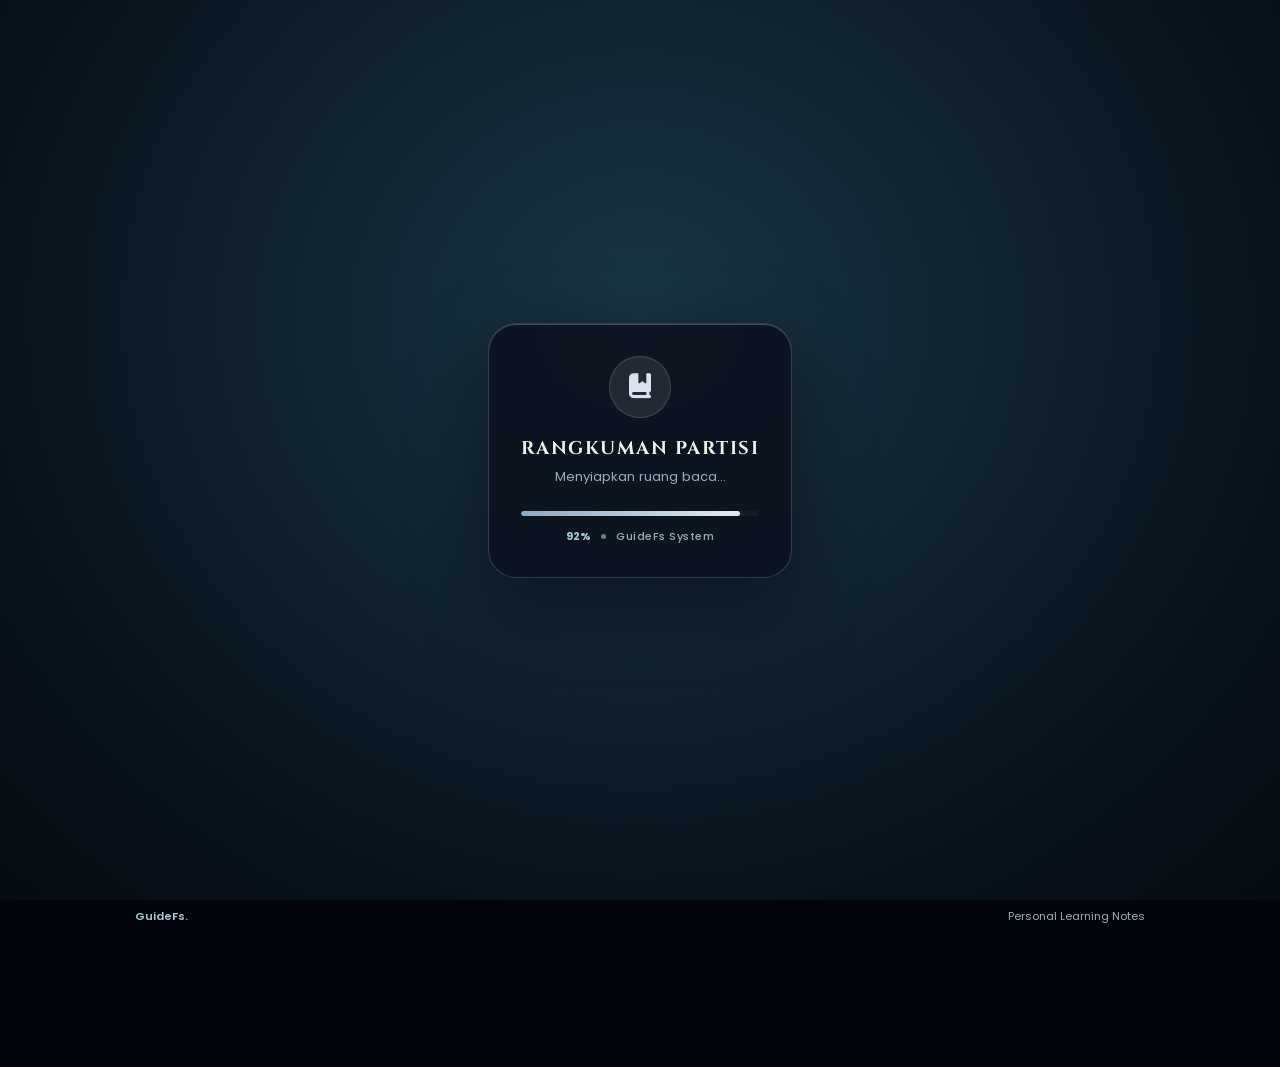
==== commit 61517488: "update" ====
--- a/partisi.html
+++ b/partisi.html
@@ -11,6 +11,7 @@
     <link rel="stylesheet" href="partisi.css">
 
     <link rel="preconnect" href="https://fonts.googleapis.com">
+    <link href="https://fonts.googleapis.com/css2?family=Cinzel:wght@500;600;700&display=swap" rel="stylesheet">
     <link rel="preconnect" href="https://fonts.gstatic.com" crossorigin>
     <link href="https://fonts.googleapis.com/css2?family=Poppins:wght@300;400;500;600;700&display=swap" rel="stylesheet">
     <link rel="stylesheet" href="https://cdnjs.cloudflare.com/ajax/libs/font-awesome/6.5.0/css/all.min.css">
@@ -46,10 +47,7 @@
         <a href="index.html" class="partisi-logo">Hello i'm <span>Azpri</span></a>
 
         <div class="partisi-nav-right">
-            <button class="theme-toggle" id="theme-toggle" type="button" aria-label="Ganti mode">
-                <svg class="sun" viewBox="0 0 24 24" fill="none" stroke="currentColor" stroke-width="2" stroke-linecap="round"><circle cx="12" cy="12" r="4"/><path d="M12 2v2M12 20v2M4.9 4.9l1.4 1.4M17.7 17.7l1.4 1.4M2 12h2M20 12h2M4.9 19.1l1.4-1.4M17.7 6.3l1.4-1.4"/></svg>
-                <svg class="moon" viewBox="0 0 24 24" fill="currentColor"><path d="M21 12.8A9 9 0 1 1 11.2 3a7 7 0 0 0 9.8 9.8z"/></svg>
-            </button>
+            <button class="theme-toggle" id="theme-toggle" type="button" aria-label="Ganti mode"><span class="theme-symbol" aria-hidden="true">☾</span></button>
 
             <a href="index.html" class="partisi-back">
                 <i class="fa-solid fa-arrow-left"></i>
--- a/theme.css
+++ b/theme.css
@@ -520,3 +520,171 @@
 html[data-theme="sunset"] .nav-links a:hover {
     color: #ffffff !important;
 }
+
+
+/* ===== GUIDEFS COSMIC LIQUID GLASS REFRESH ===== */
+html { scroll-behavior:smooth; }
+html[data-theme] { --glass-blur: 14px; }
+html[data-theme] .navbar,
+html[data-theme] .partisi-navbar,
+html[data-theme] .education-card,
+html[data-theme] .portfolio-card,
+html[data-theme] .contact-item,
+html[data-theme] .guestbook,
+html[data-theme] .astro-card,
+html[data-theme] .partisi-content,
+html[data-theme] .partisi-tab,
+html[data-theme] .partisi-note {
+  -webkit-backdrop-filter: blur(var(--glass-blur)) saturate(145%);
+  backdrop-filter: blur(var(--glass-blur)) saturate(145%);
+  border:1px solid var(--g-rim);
+  box-shadow: inset 0 1px 0 var(--g-hi), 0 12px 34px var(--g-shadow);
+}
+html[data-theme] .theme-toggle {
+  display:grid;place-items:center;overflow:hidden;
+  border:1px solid var(--g-rim);
+  background:linear-gradient(145deg,var(--g-bg),var(--g-lo));
+  box-shadow:inset 0 1px 0 var(--g-hi),0 8px 24px var(--g-shadow);
+  transition:transform .35s cubic-bezier(.2,.8,.2,1),background .4s ease;
+}
+html[data-theme] .theme-toggle:active { transform:scale(.9) rotate(-10deg); }
+.theme-symbol {font-size:25px;line-height:1;font-weight:500;filter:drop-shadow(0 0 10px var(--t-accent));}
+
+/* 3D planetary emblem: sun / Mars / Jupiter */
+.hero-logo-badge {position:relative;display:flex;flex-direction:column;align-items:center;justify-content:center;gap:13px;isolation:isolate;}
+.planet-orb {
+  position:relative;width:clamp(142px,19vw,205px);aspect-ratio:1;border-radius:50%;
+  overflow:hidden;transform:translateZ(0);
+  background:
+    radial-gradient(ellipse at 30% 23%,rgba(255,255,255,.95) 0 1%,transparent 12%),
+    radial-gradient(ellipse at 28% 25%,var(--planet-light),transparent 34%),
+    radial-gradient(ellipse at 65% 72%,rgba(0,0,0,.85),transparent 54%),
+    var(--planet-surface);
+  box-shadow:inset -22px -18px 32px rgba(0,0,0,.58),inset 8px 8px 22px rgba(255,255,255,.22),
+    0 0 34px color-mix(in srgb,var(--t-accent) 42%,transparent),0 22px 42px rgba(0,0,0,.3);
+  animation:planetFloat 7s ease-in-out infinite;
+}
+.planet-orb:before {content:"";position:absolute;inset:-2%;border-radius:50%;background:
+  repeating-linear-gradient(168deg,transparent 0 12px,rgba(255,255,255,.10) 13px,transparent 18px),
+  radial-gradient(ellipse at 25% 34%,rgba(255,255,255,.23),transparent 35%);
+  mix-blend-mode:screen;opacity:.75;}
+.planet-orb:after {content:"";position:absolute;inset:0;border-radius:50%;background:linear-gradient(115deg,rgba(255,255,255,.34),transparent 28% 58%,rgba(0,0,0,.42));}
+.planet-crater {position:absolute;width:23%;height:15%;left:18%;top:53%;border-radius:50%;background:rgba(0,0,0,.13);filter:blur(5px);box-shadow:40px -58px 0 -5px rgba(255,255,255,.10),75px 22px 0 -9px rgba(0,0,0,.2);}
+.planet-glow {position:absolute;inset:-25%;border-radius:50%;background:radial-gradient(circle,transparent 48%,color-mix(in srgb,var(--t-accent) 22%,transparent) 55%,transparent 68%);filter:blur(7px);}
+.planet-label {font-size:11px;letter-spacing:.42em;font-weight:700;color:var(--t-accent);text-shadow:0 0 16px var(--t-accent);}
+html[data-theme="light"] {--planet-surface:#f7a928;--planet-light:#fff6c5;}
+html[data-theme="sunset"] {--planet-surface:#a84b35;--planet-light:#ffc09a;}
+html[data-theme="night"] {--planet-surface:#b98d58;--planet-light:#f5d7a0;}
+html[data-theme="sunset"] .planet-orb {background:
+ radial-gradient(ellipse at 30% 23%,rgba(255,255,255,.9),transparent 13%),
+ repeating-linear-gradient(172deg,transparent 0 12px,rgba(255,207,164,.3) 13px 17px,transparent 21px 29px),
+ radial-gradient(circle at 34% 28%,#e58b62,#a64a36 58%,#301b2b 100%);}
+html[data-theme="night"] .planet-orb {background:
+ radial-gradient(ellipse at 30% 23%,rgba(255,255,255,.8),transparent 13%),
+ repeating-linear-gradient(174deg,transparent 0 9px,rgba(245,213,165,.32) 10px 14px,transparent 17px 24px),
+ radial-gradient(circle at 34% 28%,#e8c18a,#9a704b 58%,#25223a 100%);}
+@keyframes planetFloat {0%,100%{transform:translateY(0) rotate(-4deg)}50%{transform:translateY(-9px) rotate(4deg)}}
+
+/* Day and sunset have distinct horizons, not a recoloured copy of one another. */
+html[data-theme="light"] .sky-day {
+ background:radial-gradient(ellipse 24% 25% at 82% 17%,#fff7ce 0 24%,rgba(255,239,174,.38) 46%,transparent 74%),
+ linear-gradient(180deg,#4b9cdb 0%,#8dc9ef 38%,#d7e9f3 73%,#f1e8d5 100%);
+}
+html[data-theme="sunset"] .sky-day {
+ background:
+ radial-gradient(ellipse 19% 22% at 76% 57%,#ffe0a0 0 17%,rgba(255,160,105,.55) 38%,transparent 72%),
+ radial-gradient(ellipse 70% 28% at 50% 100%,rgba(255,106,91,.45),transparent 70%),
+ linear-gradient(180deg,#21152f 0%,#58304b 30%,#b65a5a 61%,#ed9b69 83%,#452d45 100%);
+ filter:none;
+}
+html[data-theme="sunset"] .cloud {opacity:.42;filter:saturate(.7) sepia(.4);}
+html[data-theme="night"] #sky-night {opacity:1;}
+html[data-theme="night"] .sky:after {content:"";position:absolute;inset:0;pointer-events:none;background:radial-gradient(ellipse at 50% 48%,transparent 25%,rgba(1,3,12,.26) 100%);}
+
+/* Motion stays transform/opacity-based and respects battery/accessibility preferences. */
+@media (max-width:768px) {
+ .planet-orb {width:142px;animation-duration:10s;}
+ html[data-theme] .navbar,html[data-theme] .partisi-navbar,
+ html[data-theme] .education-card,html[data-theme] .portfolio-card,
+ html[data-theme] .contact-item,html[data-theme] .guestbook,
+ html[data-theme] .astro-card,html[data-theme] .partisi-content {
+   -webkit-backdrop-filter:blur(9px) saturate(125%);backdrop-filter:blur(9px) saturate(125%);
+ }
+ .cloud {display:none;}
+}
+@media (prefers-reduced-motion:reduce) {
+ *,*::before,*::after {scroll-behavior:auto!important;animation-duration:.01ms!important;animation-iteration-count:1!important;transition-duration:.01ms!important;}
+}
+
+
+/* ===== REFINEMENT: CLEAN PLANET, NO NEON RING / NO NAV WRAPPER ===== */
+header.navbar{border:0!important;outline:0!important;box-shadow:none!important;background:transparent!important;padding:0!important;}
+header.navbar::before,header.navbar::after{content:none!important;display:none!important;}
+.nav-links{outline:0!important;}
+.hero-logo-badge{background:transparent!important;border:0!important;outline:0!important;box-shadow:none!important;filter:none!important;}
+.hero-logo-badge::before,.hero-logo-badge::after{content:none!important;display:none!important;}
+.planet-glow,.planet-crater{display:none!important;}
+.planet-orb{width:clamp(150px,19vw,218px)!important;overflow:hidden;border:0!important;outline:0!important;
+ box-shadow:inset -24px -22px 34px rgba(0,0,0,.56),inset 7px 8px 15px rgba(255,255,255,.22),0 18px 38px rgba(0,0,0,.32)!important;
+ animation:planetFloat 12s ease-in-out infinite!important;}
+.planet-orb:before{content:"";position:absolute;inset:0;border-radius:50%;mix-blend-mode:soft-light;opacity:.5;background:radial-gradient(ellipse at 28% 22%,rgba(255,255,255,.45),transparent 38%),linear-gradient(145deg,transparent 45%,rgba(0,0,0,.3))!important;}
+.planet-orb:after{background:linear-gradient(110deg,rgba(255,255,255,.18),transparent 34% 62%,rgba(0,0,0,.48))!important;}
+html[data-theme="night"] .planet-orb{background:
+ radial-gradient(ellipse at 30% 22%,#f6e7cf 0%,#c9b18c 8%,transparent 26%),
+ repeating-linear-gradient(174deg,#d7c09a 0 8px,#a88b65 10px 15px,#e3cfad 18px 23px,#8b7358 26px 31px),
+ radial-gradient(circle at 36% 32%,#d8c19a,#806b55 66%,#171b22 100%)!important;}
+html[data-theme="sunset"] .planet-orb{background:
+ radial-gradient(circle at 34% 26%,#ffd2a1 0 2%,transparent 20%),
+ radial-gradient(circle at 38% 34%,#d98561,#a84d3c 52%,#452c2a 100%)!important;}
+html[data-theme="light"] .planet-orb{background:
+ radial-gradient(circle at 33% 25%,#fff5c9 0 3%,transparent 22%),
+ radial-gradient(circle at 38% 34%,#ffdb70,#e69a32 58%,#9b5729 100%)!important;}
+.planet-label{text-shadow:none!important;letter-spacing:.32em!important;}
+@media(max-width:768px){.planet-orb{width:148px!important;animation:none!important;}}
+@media(prefers-reduced-motion:reduce){.planet-orb{animation:none!important;}}
+
+/* ===== GUIDEFs V3: FANTASY-ADVENTURE ATMOSPHERE ===== */
+html[data-theme="night"]{
+ --t-accent:#a9c8d2;--t-accent2:#d7c69b;--t-head:#f2f1e9;--t-text:#d7e0e5;--t-muted:#9baeb8;
+ --t-card:rgba(12,24,34,.76);--t-panel:rgba(9,18,27,.94);--t-line:rgba(174,202,207,.2);
+ --t-btn:linear-gradient(135deg,#456b78,#9aab9e);--t-loader:radial-gradient(ellipse at 50% 35%,#1a3542,#08131d 72%,#050b12);
+ --g-bg:rgba(210,229,230,.075);--g-rim:rgba(194,218,218,.2);--g-hi:rgba(255,255,255,.24);--g-lo:rgba(140,177,183,.06);
+ --g-pill:linear-gradient(180deg,rgba(215,231,224,.2),rgba(106,144,151,.12));--g-pill-shadow:rgba(9,24,31,.22)
+}
+html[data-theme="sunset"]{
+ --t-accent:#e7b88d;--t-accent2:#f0d5ae;--t-head:#fff3e6;--t-text:#f0dfd2;--t-muted:#c5a99a;
+ --t-card:rgba(49,30,37,.78);--t-panel:rgba(35,22,29,.95);--t-line:rgba(236,194,160,.22);
+ --t-btn:linear-gradient(135deg,#a96554,#d7a77e);--g-bg:rgba(255,231,209,.08);--g-rim:rgba(255,222,190,.22);
+ --g-pill:linear-gradient(180deg,rgba(255,231,209,.2),rgba(181,119,94,.12))
+}
+html[data-theme="light"]{
+ --t-accent:#537f91;--t-accent2:#b38b5d;--t-head:#203a49;--t-text:#314e5c;--t-muted:#627d87;
+ --t-card:rgba(244,248,244,.82);--t-panel:rgba(245,249,247,.96);--t-line:rgba(69,112,125,.2);
+ --t-btn:linear-gradient(135deg,#7298a0,#c5a77b);--g-bg:rgba(255,255,255,.62);--g-rim:rgba(75,119,130,.24);
+ --g-pill:linear-gradient(180deg,rgba(255,255,255,.92),rgba(202,221,216,.65))
+}
+/* The old planet badge, orbit and rainbow seal are intentionally removed. */
+.hero-img,.hero-logo-badge,.planet-orb,.planet-label,.planet-glow,.planet-crater,
+.seal-energy,.seal-ring,.seal-sparks,.orb-bg{display:none!important}
+.hero{gap:0!important;justify-content:flex-start!important}
+.hero-text{max-width:850px!important;flex:0 1 850px!important}
+/* Remove the decorative rectangle behind the navigation; keep only the glass capsule. */
+#nav-links,.navbar #nav-links,.nav-links{outline:0!important;box-shadow:none!important;}
+#nav-links::before,#nav-links::after{display:none!important;content:none!important}
+/* Adventure-fantasy typography and restrained gold/stone detailing. */
+html[data-theme] h1,html[data-theme] h2,html[data-theme] .section-label,
+html[data-theme] .partisi-heading h1{font-family:'Cinzel',Georgia,serif;letter-spacing:.025em}
+html[data-theme="night"] .sky{background:linear-gradient(180deg,#050d17 0%,#0a1a27 52%,#101d28 100%)}
+html[data-theme="night"] .sky:after{background:radial-gradient(ellipse at 50% 42%,transparent 20%,rgba(1,7,13,.3) 100%)}
+html[data-theme="night"] .section-divider{background:linear-gradient(90deg,transparent,rgba(178,205,197,.45),transparent);height:1px}
+html[data-theme] .partisi-shortcut{background:rgba(17,31,39,.94)!important;color:#d9e5df!important;border:1px solid rgba(194,213,199,.3)!important;box-shadow:0 8px 28px rgba(0,0,0,.22)!important;backdrop-filter:blur(12px)!important;-webkit-backdrop-filter:blur(12px)!important}
+html[data-theme="light"] .partisi-shortcut{background:rgba(247,250,247,.96)!important;color:#365967!important;border-color:rgba(83,127,145,.28)!important}
+html[data-theme="sunset"] .partisi-shortcut{background:rgba(48,30,35,.96)!important;color:#f0d5bd!important;border-color:rgba(231,184,141,.3)!important}
+.partisi-shortcut::after{background:#172a34!important;color:#e5e9df!important;border:1px solid rgba(203,216,194,.28)!important;box-shadow:0 8px 24px rgba(0,0,0,.25)!important;text-shadow:none!important;animation:none!important}
+.partisi-shortcut::before{filter:none!important;box-shadow:none!important}
+@media(max-width:768px){
+ .hero{min-height:88svh!important;padding:105px 6% 48px!important}
+ .hero-text{max-width:100%!important;flex-basis:100%!important}
+ html[data-theme] .education-card,html[data-theme] .contact-item,html[data-theme] .guestbook,html[data-theme] .portfolio-card,html[data-theme] .astro-card{backdrop-filter:blur(8px) saturate(125%);-webkit-backdrop-filter:blur(8px) saturate(125%)}
+}
+@media(prefers-reduced-motion:reduce){html{scroll-behavior:auto!important}}
--- a/partisi.css
+++ b/partisi.css
@@ -352,3 +352,65 @@
     display: none !important;
     width: 0 !important;
 }
+
+/* Partisi reading experience */
+.partisi-container {max-width:920px;margin-inline:auto;padding:clamp(24px,5vw,64px) 20px 48px;}
+.partisi-heading {text-align:center;margin-bottom:28px;}
+.partisi-heading h1 {letter-spacing:-.04em;}
+.partisi-tabs {display:flex;gap:10px;justify-content:center;margin:0 auto 18px;position:relative;z-index:2;}
+.partisi-tab {min-width:130px;padding:13px 22px;border-radius:16px;color:var(--t-text);background:var(--g-bg);border:1px solid var(--g-rim);font:600 13px Poppins,sans-serif;cursor:pointer;transition:transform .25s ease,background .25s ease,border-color .25s ease;}
+.partisi-tab:hover {transform:translateY(-2px);}
+.partisi-tab.active {color:var(--t-head);background:var(--g-pill);border-color:var(--t-accent);box-shadow:0 8px 24px var(--g-shadow),inset 0 1px 0 var(--g-hi);}
+.partisi-content {padding:clamp(22px,4vw,42px);border-radius:26px;background:var(--t-card);color:var(--t-text);line-height:1.9;}
+.partisi-section[hidden] {display:none;}
+.partisi-section h2 {font-size:clamp(19px,3vw,26px);line-height:1.35;margin:0 0 22px;color:var(--t-head);}
+.partisi-section p {margin:0 0 18px;color:var(--t-muted);}
+.partisi-section p:last-child {margin-bottom:0;}
+.partisi-note {padding:20px;border-radius:18px;background:var(--g-bg);margin-top:26px;}
+#partisi-loader {position:fixed;inset:0;z-index:9999;display:grid;place-items:center;padding:20px;background:var(--t-loader);transition:opacity .4s ease,visibility .4s ease;}
+#partisi-loader.fade-out {opacity:0;visibility:hidden;pointer-events:none;}
+.material-loader-card {width:min(420px,100%);padding:32px;border:1px solid var(--g-rim);border-radius:28px;background:var(--g-bg);backdrop-filter:blur(18px);-webkit-backdrop-filter:blur(18px);text-align:center;box-shadow:0 24px 80px var(--g-shadow),inset 0 1px 0 var(--g-hi);}
+.loader-badge {width:62px;height:62px;display:grid;place-items:center;margin:0 auto 18px;border-radius:20px;color:var(--t-accent);background:var(--g-pill);font-size:25px;box-shadow:0 8px 28px var(--g-shadow);}
+.loader-progress {height:5px;margin:24px 0 12px;border-radius:99px;background:var(--g-lo);overflow:hidden;}
+.loader-progress-fill {width:0;height:100%;border-radius:inherit;background:var(--t-btn);transition:width .35s ease;box-shadow:0 0 15px var(--t-accent);}
+.loader-meta {display:flex;justify-content:center;align-items:center;gap:10px;color:var(--t-muted);font-size:11px;}
+.loader-dot {width:5px;height:5px;border-radius:50%;background:var(--t-accent);}
+@media(max-width:600px){.partisi-container{padding-inline:14px}.partisi-tabs{gap:8px}.partisi-tab{flex:1;min-width:0;padding:12px 10px}.partisi-content{padding:22px 18px;border-radius:20px}.material-loader-card{padding:26px 20px}}
+
+
+/* ===== PARTISI: TWO DISTINCT ENTRY CARDS + READING VIEW ===== */
+.partisi-container{max-width:1050px!important;padding-top:clamp(36px,7vh,82px)!important;}
+.partisi-heading{margin-bottom:30px!important;}
+.partisi-heading h1{font-size:clamp(32px,5vw,54px)!important;letter-spacing:-.055em!important;}
+.partisi-content.partisi-reader{background:transparent!important;border:0!important;box-shadow:none!important;padding:0!important;backdrop-filter:none!important;-webkit-backdrop-filter:none!important;}
+.partisi-chooser{max-width:900px;margin:0 auto;padding:clamp(24px,4vw,42px);border:1px solid var(--g-rim);border-radius:30px;background:linear-gradient(145deg,rgba(255,255,255,.085),rgba(255,255,255,.025));box-shadow:0 22px 65px rgba(0,0,0,.16),inset 0 1px 0 rgba(255,255,255,.13);}
+.chooser-kicker{font-size:10px;letter-spacing:.24em;font-weight:700;color:var(--t-accent);margin-bottom:12px;}
+.partisi-chooser>h2{font-size:clamp(23px,3vw,32px);letter-spacing:-.035em;color:var(--t-head);margin:0 0 8px;}
+.partisi-chooser>p{font-size:13px;color:var(--t-muted);margin:0 0 26px;}
+.partisi-options{display:grid;grid-template-columns:repeat(2,minmax(0,1fr));gap:16px;}
+.partisi-option{position:relative;display:flex;align-items:flex-start;gap:18px;min-height:190px;padding:25px;text-align:left;color:var(--t-text);border:1px solid var(--g-rim);border-radius:23px;background:linear-gradient(145deg,rgba(255,255,255,.105),rgba(255,255,255,.035));box-shadow:inset 0 1px 0 rgba(255,255,255,.12);cursor:pointer;transition:transform .28s ease,border-color .28s ease,background .28s ease;}
+.partisi-option:hover{transform:translateY(-4px);border-color:var(--t-accent);background:linear-gradient(145deg,rgba(255,255,255,.15),rgba(255,255,255,.045));}
+.partisi-option:active{transform:scale(.985);}
+.option-index{display:grid;place-items:center;flex:0 0 48px;width:48px;height:48px;border-radius:15px;background:var(--g-pill);color:var(--t-head);font-size:13px;font-weight:700;}
+.option-copy{display:flex;flex-direction:column;gap:9px;min-width:0;padding-top:2px;}
+.option-copy strong{font-size:17px;color:var(--t-head);}
+.option-copy small{font-size:12px;line-height:1.7;color:var(--t-muted);}
+.option-copy em{font-size:11px;font-style:normal;font-weight:600;color:var(--t-accent);margin-top:12px;}
+.option-copy em span{font-size:15px;margin-left:5px;}
+.option-arrow{position:absolute;right:22px;top:22px;font-size:18px;color:var(--t-muted);transition:transform .25s ease;}
+.partisi-option:hover .option-arrow{transform:translate(3px,-3px);color:var(--t-accent);}
+.partisi-reader-back{display:none;align-items:center;gap:9px;margin:0 0 18px;padding:11px 16px;border:1px solid var(--g-rim);border-radius:999px;background:var(--g-bg);color:var(--t-text);font:600 12px Poppins,sans-serif;cursor:pointer;}
+.partisi-reader.is-reading .partisi-reader-back{display:inline-flex;}
+.partisi-section{padding:clamp(24px,5vw,48px);border:1px solid var(--g-rim);border-radius:28px;background:linear-gradient(145deg,rgba(255,255,255,.085),rgba(255,255,255,.025));box-shadow:0 20px 55px rgba(0,0,0,.13),inset 0 1px 0 rgba(255,255,255,.12);color:var(--t-text);line-height:1.95;animation:partisiEnter .42s ease both;}
+.partisi-section[hidden],.partisi-chooser[hidden]{display:none!important;}
+.partisi-section h2{font-size:clamp(21px,3vw,29px)!important;margin:0 0 25px!important;line-height:1.4!important;}
+.partisi-section p{font-size:14px!important;line-height:1.95!important;margin-bottom:20px!important;color:var(--t-muted)!important;}
+.partisi-section .partisi-note{border:1px solid var(--g-rim);background:rgba(255,255,255,.045);}
+@keyframes partisiEnter{from{opacity:0;transform:translateY(12px)}to{opacity:1;transform:translateY(0)}}
+/* A calmer, longer loader; keep expensive blur off low-power phones. */
+#partisi-loader{transition:opacity .65s ease,visibility .65s ease!important;}
+.material-loader-card{animation:none!important;background:rgba(12,18,30,.88)!important;border-color:rgba(255,255,255,.16)!important;backdrop-filter:blur(12px)!important;-webkit-backdrop-filter:blur(12px)!important;}
+.loader-badge{border-radius:50%!important;background:rgba(255,255,255,.09)!important;color:#d8e3ef!important;box-shadow:none!important;}
+.loader-progress-fill{background:linear-gradient(90deg,#8da9c4,#e2eaf0)!important;box-shadow:none!important;}
+@media(max-width:680px){.partisi-chooser{padding:23px 17px;border-radius:23px}.partisi-options{grid-template-columns:1fr;gap:12px}.partisi-option{min-height:145px;padding:20px;border-radius:19px}.partisi-section{padding:25px 19px;border-radius:21px}.partisi-section p{font-size:13px!important}.material-loader-card{backdrop-filter:none!important;-webkit-backdrop-filter:none!important}}
+@media(prefers-reduced-motion:reduce){.partisi-option,.partisi-section{animation:none!important;transition:none!important}}
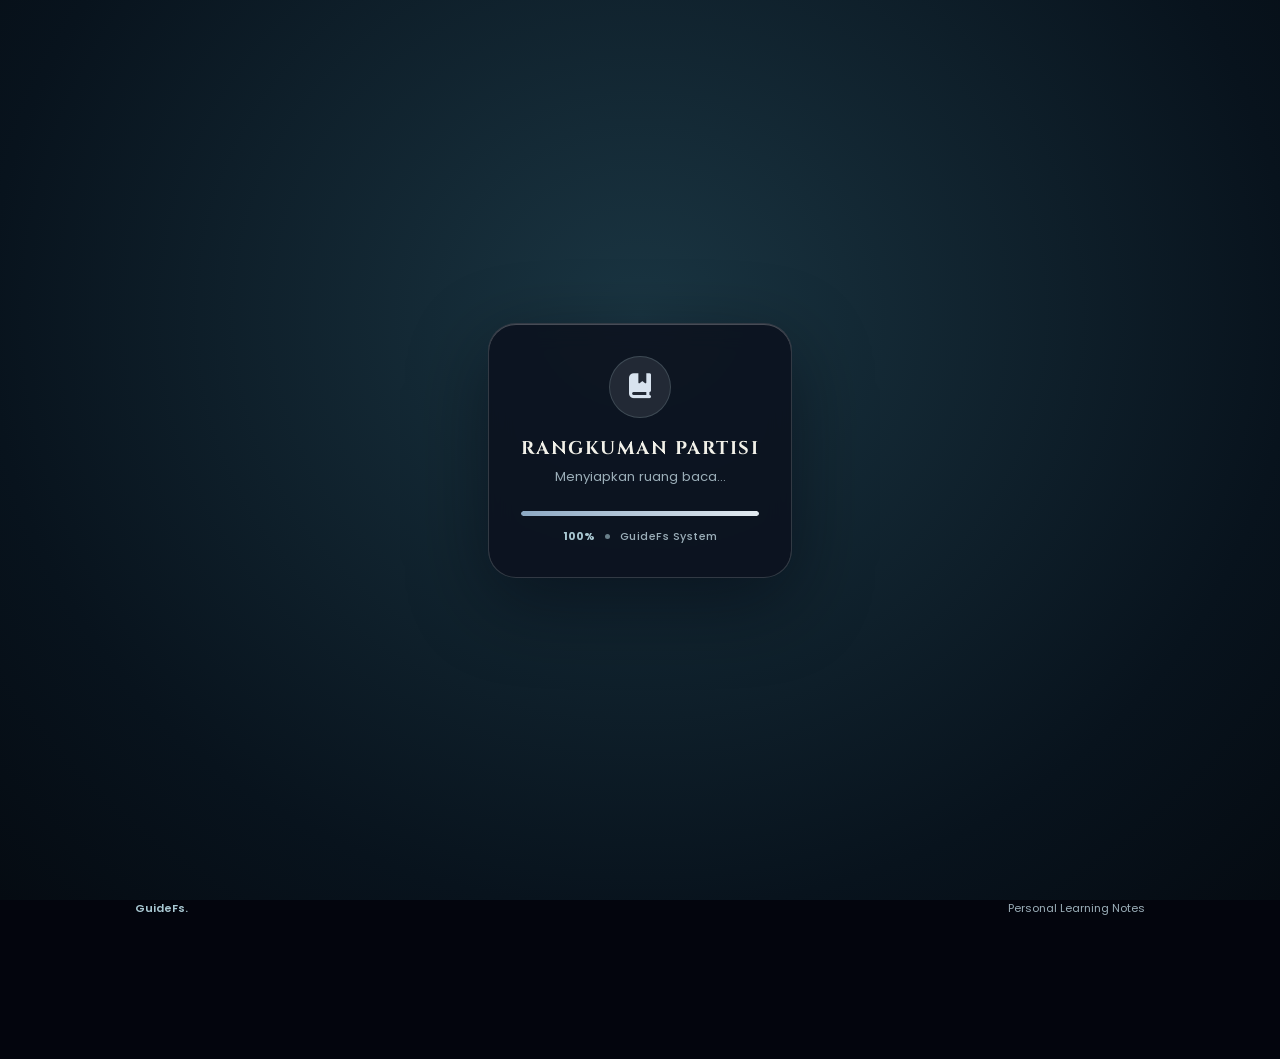
==== commit 6ae7a1a3: "Update New" ====
--- a/partisi.html
+++ b/partisi.html
@@ -4,22 +4,24 @@
     <meta charset="UTF-8">
     <meta name="viewport" content="width=device-width, initial-scale=1.0">
     <title>Partisi | GuideFs</title>
+    <meta name="description" content="Rangkuman materi Partisi 1 &amp; 2: Pengenalan Sistem Informasi serta Psikologi dan Public Speaking.">
+    <link rel="icon" href="data:image/svg+xml,%3Csvg xmlns='http://www.w3.org/2000/svg' viewBox='0 0 64 64'%3E%3Crect width='64' height='64' rx='16' fill='%23050d17'/%3E%3Cpath d='M32 9l5.2 18.8L56 32l-18.8 5.2L32 56l-5.2-18.8L8 32l18.8-5.2z' fill='%23d7c69b'/%3E%3C/svg%3E">
 
     <script>try{var t=localStorage.getItem("gf-theme")||"night";document.documentElement.dataset.theme=t}catch(e){document.documentElement.dataset.theme="night"}</script>
-    <link rel="stylesheet" href="style.css">
-    <link rel="stylesheet" href="theme.css">
-    <link rel="stylesheet" href="partisi.css">
+    <link rel="stylesheet" href="style.css?v=7">
+    <link rel="stylesheet" href="theme.css?v=7">
+    <link rel="stylesheet" href="partisi.css?v=7">
 
     <link rel="preconnect" href="https://fonts.googleapis.com">
-    <link href="https://fonts.googleapis.com/css2?family=Cinzel:wght@500;600;700&display=swap" rel="stylesheet">
     <link rel="preconnect" href="https://fonts.gstatic.com" crossorigin>
-    <link href="https://fonts.googleapis.com/css2?family=Poppins:wght@300;400;500;600;700&display=swap" rel="stylesheet">
+    <link href="https://fonts.googleapis.com/css2?family=Cinzel:wght@500;600;700&family=Orbitron:wght@400;500;600;700;800;900&family=Poppins:wght@300;400;500;600;700;800&display=swap" rel="stylesheet">
+    <noscript><style>#partisi-loader{display:none!important}</style></noscript>
     <link rel="stylesheet" href="https://cdnjs.cloudflare.com/ajax/libs/font-awesome/6.5.0/css/all.min.css">
 </head>
 <body class="partisi-page">
 
     <!-- ATMOSPHERE SKY -->
-    <div class="sky" aria-hidden="true"><div class="sky-day"></div><canvas id="sky-night"></canvas></div>
+    <div class="sky" aria-hidden="true"><div class="sky-layer sky-light"></div><div class="sky-layer sky-sunset"><i class="sun"></i></div><div class="sky-clouds"></div><canvas id="sky-night"></canvas></div>
 
     <!-- MODERN MATERIAL YOU GLASS LOADER -->
     <div id="partisi-loader">
@@ -56,6 +58,7 @@
         </div>
     </header>
 
+    <div class="scroll-progress" aria-hidden="true"><i></i></div>
     <main class="partisi-container">
 
         <div class="partisi-heading">
@@ -178,7 +181,7 @@
 
     </main>
 
-    <script src="theme.js"></script>
-    <script src="partisi.js"></script>
+    <script src="theme.js?v=7" defer></script>
+    <script src="partisi.js?v=7"></script>
 </body>
 </html>
--- a/style.css
+++ b/style.css
@@ -1,5 +1,5 @@
 ﻿
-@import url('https://fonts.googleapis.com/css2?family=Poppins:wght@300;400;500;600;700;800&display=swap');
+/* font dimuat lewat <link> di HTML (lebih cepat dari @import) */
 
 * {
     margin: 0;
@@ -1661,7 +1661,7 @@
 
 /* ===== GUIDEFs ΓÇö NEON PURPLE MLBB THEME ===== */
 
-@import url('https://fonts.googleapis.com/css2?family=Orbitron:wght@400;500;600;700;800;900&family=Poppins:wght@300;400;500;600;700;800&display=swap');
+/* font dimuat lewat <link> di HTML (lebih cepat dari @import) */
 
 :root {
     --bg: #080510;
--- a/theme.css
+++ b/theme.css
@@ -1,8 +1,6 @@
 /* ===== GUIDEFs THEME: Normal, Sunset (Material You Dusk), & Night (Milky Way) =====
    Dimuat SETELAH style.css, jadi cukup menimpa warna & navbar. */
-html[data-theme]{--ios:cubic-bezier(.32,.72,0,1);--spring:cubic-bezier(.34,1.56,.64,1)}
-
-/* ===== MODE 1: NIGHT MODE (Cosmic Milky Way) ===== */
+html[data-theme]{--ios:cubic-bezier(.32,.72,0,1);--spring:cubic-bezier(.34,1.56,.64,1)}/* ===== MODE 1: NIGHT MODE (Cosmic Milky Way) ===== */
 html[data-theme="night"]{
  --t-page:#03050d;--t-text:#dfe5ff;--t-head:#ffffff;--t-muted:#a3aed2;
  --t-accent:#9fb4ff;--t-accent2:#c4a8ff;--t-card:rgba(11,15,36,.65);--t-panel:rgba(8,11,28,.94);
@@ -12,9 +10,7 @@
  --g-bg:rgba(255,255,255,.07);--g-rim:rgba(255,255,255,.2);--g-hi:rgba(255,255,255,.3);--g-lo:rgba(255,255,255,.04);
  --g-sheen:.16;--g-shadow:rgba(0,0,10,.45);--g-text:rgba(235,240,255,.72);--g-text-on:#ffffff;
  --g-pill:linear-gradient(180deg,rgba(255,255,255,.26),rgba(159,180,255,.16));--g-pill-rim:rgba(255,255,255,.3);--g-pill-shadow:rgba(110,130,255,.3)
-}
-
-/* ===== MODE 2: LIGHT MODE (Day Sky & Cloud) ===== */
+}/* ===== MODE 2: LIGHT MODE (Day Sky & Cloud) ===== */
 html[data-theme="light"]{
  --t-page:#d7ecff;--t-text:#1b3556;--t-head:#071d3d;--t-muted:#3e5779;
  --t-accent:#0b5cdb;--t-accent2:#2f9bff;--t-card:rgba(255,255,255,.85);--t-panel:rgba(255,255,255,.94);
@@ -24,9 +20,7 @@
  --g-bg:rgba(255,255,255,.7);--g-rim:rgba(60,120,210,.34);--g-hi:rgba(255,255,255,.95);--g-lo:rgba(120,170,230,.18);
  --g-sheen:.5;--g-shadow:rgba(41,98,180,.2);--g-text:rgba(7,29,61,.74);--g-text-on:#071d3d;
  --g-pill:linear-gradient(180deg,#ffffff,#cfe2ff);--g-pill-rim:rgba(26,111,255,.5);--g-pill-shadow:rgba(30,90,200,.3)
-}
-
-/* ===== MODE 3: SUNSET MODE (MATERIAL YOU DUSK / TWILIGHT PALETTE) ===== */
+}/* ===== MODE 3: SUNSET MODE (MATERIAL YOU DUSK / TWILIGHT PALETTE) ===== */
 html[data-theme="sunset"]{
  --t-page:#1a0a10;
  --t-text:#ffdacc;
@@ -62,46 +56,48 @@
 html[data-theme] #loader{background:var(--t-loader)}
 html[data-theme] .anim-sub,html[data-theme] .loading-bar{color:var(--t-accent)}
 html[data-theme] .loading-bar{background:var(--t-btn);box-shadow:0 0 18px var(--t-accent)}
-html[data-theme] .anim-title{color:var(--t-head)}
-
-/* ===== BACKGROUND ATMOSPHERE ===== */
-.sky{position:fixed;inset:0;z-index:-1;overflow:hidden;pointer-events:none}
-.sky-day,#sky-night{position:absolute;inset:0;width:100%;height:100%;transition:opacity 1s var(--ios), filter 1s var(--ios), background 1s var(--ios)}
-.sky-day{opacity:0;background:radial-gradient(ellipse 55% 38% at 86% 4%,rgba(255,246,205,.95),transparent 62%),linear-gradient(180deg,#86c3ff 0%,#bfe0ff 42%,#e9f5ff 100%)}
+html[data-theme] .anim-title{color:var(--t-head)}/* ===== BACKGROUND ATMOSPHERE ===== */
+.sky{position:fixed;inset:0;z-index:-1;overflow:hidden;pointer-events:none}#sky-night {position:absolute;inset:0;width:100%;height:100%;transition:opacity 1s var(--ios), filter 1s var(--ios), background 1s var(--ios)}
 #sky-night{opacity:0}
-html[data-theme="light"] .sky-day{opacity:1}
-html[data-theme="sunset"] .sky-day{
- opacity:1;
- background:linear-gradient(180deg, #180910 0%, #280e15 35%, #3c141a 65%, #521c21 88%, #662426 100%);
- filter:sepia(0.4) hue-rotate(-320deg) saturate(1.4) brightness(0.8);
-}
 html[data-theme="night"] #sky-night{opacity:1}
-
-.cloud{position:absolute;left:var(--x);top:var(--y);width:calc(var(--w)*.72);aspect-ratio:2.4/1;opacity:var(--o,.9);will-change:transform;
- transform:translate3d(calc(var(--sp,0)*var(--dx)*1vw),calc(var(--sp,0)*var(--dy)*1vh),0)}
-.cloud i{position:absolute;inset:0;animation:cloudDrift var(--t) ease-in-out infinite alternate;filter:blur(1.6px)}
-.cloud canvas{width:100%;height:100%;display:block}
-@keyframes cloudDrift{to{transform:translateX(5vw)}}
-
 /* ===== TEKS & WARNA GENERIK ===== */
-html[data-theme] .hero-text p,html[data-theme] .about-text p{color:var(--t-text)}
-html[data-theme] .about-text h3,html[data-theme] .education-place,html[data-theme] .education-major,html[data-theme] .education-description,
-html[data-theme] .section-description,html[data-theme] .portfolio-card p,html[data-theme] .contact-item small,
-html[data-theme] .astro-gallery-header p:not(.section-label),html[data-theme] .gallery-heading p,html[data-theme] .guestbook-heading>p:last-child,
-html[data-theme] .guestbook-comment-message,html[data-theme] .guestbook-comment-date,html[data-theme] #guestbook-count,
-html[data-theme] .guestbook-empty,html[data-theme] .contact-footer,html[data-theme] .astro-hint{color:var(--t-muted)}
+html[data-theme] .hero-text p,html[data-theme] .about-text p{color:var(--t-text)}html[data-theme] .about-text h3,
+html[data-theme] .education-place,
+html[data-theme] .education-major,
+html[data-theme] .education-description,
+html[data-theme] .section-description,
+html[data-theme] .portfolio-card p,
+html[data-theme] .contact-item small,
+html[data-theme] .astro-gallery-header p:not(.section-label),
+html[data-theme] .guestbook-heading>p:last-child,
+html[data-theme] .guestbook-comment-message,
+html[data-theme] .guestbook-comment-date,
+html[data-theme] #guestbook-count,
+html[data-theme] .guestbook-empty,
+html[data-theme] .contact-footer,
+html[data-theme] .astro-hint {color:var(--t-muted)}
 html[data-theme] .typing,html[data-theme] .education-header h2,html[data-theme] .contact-container h2,html[data-theme] .portfolio-card h3,
 html[data-theme] .education-card h3,html[data-theme] .astro-gallery-header h3,html[data-theme] .guestbook-heading h3,
-html[data-theme] .guestbook-comments-heading h4,html[data-theme] .guestbook-input label,html[data-theme] .contact-item{color:var(--t-head)}
-html[data-theme] .typing-text,html[data-theme] .section-label,html[data-theme] .education-header h2 span,html[data-theme] .about-text h2 span,
-html[data-theme] .contact-container h2 span,html[data-theme] .astro-gallery-header h3 span,html[data-theme] .guestbook-heading h3 span,
-html[data-theme] .education-marker,html[data-theme] .education-number,html[data-theme] .education-status,html[data-theme] .gallery-index,
-html[data-theme] #guestbook-status,html[data-theme] .contact-item>i,html[data-theme] .portfolio-tag,html[data-theme] .portfolio-number,
-html[data-theme] .achievement-level,html[data-theme] .astro-arrow,html[data-theme] .social-icons a,html[data-theme] .guestbook-comment-name{color:var(--t-accent)}
+html[data-theme] .guestbook-comments-heading h4,html[data-theme] .guestbook-input label,html[data-theme] .contact-item{color:var(--t-head)}html[data-theme] .typing-text,
+html[data-theme] .section-label,
+html[data-theme] .education-header h2 span,
+html[data-theme] .about-text h2 span,
+html[data-theme] .contact-container h2 span,
+html[data-theme] .astro-gallery-header h3 span,
+html[data-theme] .guestbook-heading h3 span,
+html[data-theme] .education-marker,
+html[data-theme] .education-number,
+html[data-theme] .education-status,
+html[data-theme] #guestbook-status,
+html[data-theme] .contact-item>i,
+html[data-theme] .portfolio-tag,
+html[data-theme] .portfolio-number,
+html[data-theme] .achievement-level,
+html[data-theme] .astro-arrow,
+html[data-theme] .social-icons a,
+html[data-theme] .guestbook-comment-name {color:var(--t-accent)}
 html[data-theme] .typing-text{text-shadow:0 0 22px color-mix(in srgb,var(--t-accent) 40%,transparent)}
-html[data-theme] .typing-text::after{background:var(--t-accent);box-shadow:none}
-
-/* ===== KARTU GLASS ===== */
+html[data-theme] .typing-text::after{background:var(--t-accent);box-shadow:none}/* ===== KARTU GLASS ===== */
 html[data-theme] .education-card,html[data-theme] .contact-item,html[data-theme] .guestbook,html[data-theme] .portfolio-card,
 html[data-theme] .astro-card,html[data-theme] .education-marker,html[data-theme] .astro-arrow,html[data-theme] .guestbook-comment,
 html[data-theme] .social-icons a:not(:hover),html[data-theme] .achievement-level,html[data-theme] .portfolio-tag,html[data-theme] .education-status{
@@ -111,8 +107,7 @@
 html[data-theme] .education-card:hover,html[data-theme] .contact-item:hover,html[data-theme] .portfolio-card:hover,html[data-theme] .astro-card:hover{
  border-color:var(--t-accent);transform:translateY(-4px)}
 html[data-theme] .education-current{box-shadow:var(--t-shadow),inset 3px 0 0 var(--t-accent)}
-html[data-theme] .education-timeline::before{background:linear-gradient(to bottom,var(--t-accent),transparent)}
-html[data-theme] .img-box,html[data-theme] .about-img img{border-color:var(--t-accent);box-shadow:0 0 34px color-mix(in srgb,var(--t-accent) 38%,transparent)}
+html[data-theme] .education-timeline::before{background:linear-gradient(to bottom,var(--t-accent),transparent)}html[data-theme] .about-img img {border-color:var(--t-accent);box-shadow:0 0 34px color-mix(in srgb,var(--t-accent) 38%,transparent)}
 html[data-theme] .btn-hire,html[data-theme] .btn-hire:hover,html[data-theme] #guestbook-submit{background:var(--t-btn);color:var(--t-btn-text);border:0;
  box-shadow:0 10px 26px color-mix(in srgb,var(--t-accent) 35%,transparent);transition:transform .5s var(--spring),filter .3s}
 html[data-theme] .btn-hire:hover,html[data-theme] #guestbook-submit:hover{filter:brightness(1.08);transform:translateY(-2px)}
@@ -125,9 +120,7 @@
 html[data-theme] .music-trigger,html[data-theme] .music-panel-heading h3,html[data-theme] .music-result,html[data-theme] .music-search input{color:var(--t-head)}
 html[data-theme] .music-trigger-text small,html[data-theme] .music-eyebrow,html[data-theme] .music-message,html[data-theme] .music-result small,
 html[data-theme] .music-track-info span,html[data-theme] .music-progress,html[data-theme] .music-bottom{color:var(--t-muted)}
-html[data-theme] .partisi-shortcut{color:var(--t-accent)}
-
-/* ===== LIQUID GLASS NAVBAR (ala iOS) ===== */
+html[data-theme] .partisi-shortcut{color:var(--t-accent)}/* ===== LIQUID GLASS NAVBAR (ala iOS) ===== */
 .navbar{display:flex;align-items:center;gap:10px}
 html[data-theme] .nav-links,html[data-theme] .theme-toggle{
  background:var(--g-bg);border:0;
@@ -150,63 +143,18 @@
  display:grid;place-items:center;color:var(--g-text-on);transition:transform .5s var(--spring);-webkit-tap-highlight-color:transparent}
 .theme-toggle:hover{transform:scale(1.06)}
 .theme-toggle:active{transform:scale(.9)}
-.theme-toggle svg{position:absolute;width:20px;height:20px;transition:transform .7s var(--ios),opacity .5s var(--ios)}
-html[data-theme="light"] .theme-toggle .moon,html[data-theme="night"] .theme-toggle .sun,html[data-theme="sunset"] .theme-toggle .sun{opacity:0;transform:rotate(-90deg) scale(.4)}
-html[data-theme="sunset"] .theme-toggle .moon{opacity:1;transform:rotate(0) scale(1)}
+.theme-toggle svg{position:absolute;width:20px;height:20px;transition:transform .7s var(--ios),opacity .5s var(--ios)}html[data-theme="night"] .theme-toggle .sun,
+html[data-theme="sunset"] .theme-toggle .sun {opacity:0;transform:rotate(-90deg) scale(.4)}
 @media (max-width:768px){
  .navbar{gap:8px}
  html[data-theme] .nav-links{max-width:calc(100vw - 72px)}
- .theme-toggle{width:42px;height:42px}
-}
-
-/* SECTION DIVIDER */
-.section-divider {
-    width: 80%;
-    max-width: 800px;
-    height: 2px;
-    margin: 4rem auto;
-    background: linear-gradient(90deg, transparent, var(--t-line), transparent);
-    position: relative;
-    display: flex;
-    align-items: center;
-    justify-content: center;
-}
-
-.section-divider::after {
-    content: '';
-    width: 8px;
-    height: 8px;
-    background: var(--t-accent);
-    transform: rotate(45deg);
-    box-shadow: 0 0 10px var(--t-accent);
-}
-
-/* TECH STACK BADGES EKIZR STYLE */
+ .theme-toggle{width:42px;height:42px}}/* SECTION DIVIDER *//* TECH STACK BADGES EKIZR STYLE */
 .tech-stack {
     display: flex;
     flex-wrap: wrap;
     gap: 6px;
     margin-top: 12px;
-}
-
-.tech-badge {
-    padding: 3px 9px;
-    font-size: 0.75rem;
-    font-weight: 500;
-    border-radius: 6px;
-    background: rgba(255, 255, 255, 0.06);
-    border: 1px solid var(--t-line);
-    color: var(--t-accent);
-    backdrop-filter: blur(4px);
-    transition: transform 0.25s ease, border-color 0.25s ease;
-}
-
-.tech-badge:hover {
-    transform: translateY(-2px);
-    border-color: var(--t-accent);
-}
-
-/* ===== PORTFOLIO SHOWCASE (EKIZR STYLE) ===== */
+}/* ===== PORTFOLIO SHOWCASE (EKIZR STYLE) ===== */
 .portfolio-tabs {
     display: flex;
     justify-content: center;
@@ -258,9 +206,7 @@
 @keyframes tabFadeIn {
     from { opacity: 0; transform: translateY(12px); }
     to { opacity: 1; transform: translateY(0); }
-}
-
-/* EMPTY SHOWCASE CARD */
+}/* EMPTY SHOWCASE CARD */
 .empty-showcase-card {
     max-width: 580px;
     margin: 0 auto;
@@ -313,9 +259,7 @@
     background: rgba(255, 255, 255, 0.07);
     border: 1px solid var(--t-line);
     color: var(--t-accent);
-}
-
-/* TECH STACK CARDS GRID */
+}/* TECH STACK CARDS GRID */
 .tech-stack-grid {
     display: grid;
     grid-template-columns: repeat(3, minmax(0, 1fr));
@@ -325,8 +269,7 @@
 @media (max-width: 900px) {
     .tech-stack-grid {
         grid-template-columns: 1fr;
-    }
-}
+    }}
 
 .tech-stack-card {
     padding: 26px;
@@ -409,9 +352,7 @@
     display: inline-flex;
     align-items: center;
     gap: 5px;
-}
-
-/* ===== HIGH CONTRAST SUNSET TEXT & HERO OVERRIDES ===== */
+}/* ===== HIGH CONTRAST SUNSET TEXT & HERO OVERRIDES ===== */
 html[data-theme="sunset"] .hero-text h3,
 html[data-theme="sunset"] .hero-text h1,
 html[data-theme="sunset"] .hero-text .typing,
@@ -462,10 +403,7 @@
 html[data-theme="sunset"] .nav-links a.active,
 html[data-theme="sunset"] .nav-links a:hover {
     color: #ffffff !important;
-}
-
-
-/* ===== SUNSET MODE TEXT CONTRAST FIX ===== */
+}/* ===== SUNSET MODE TEXT CONTRAST FIX ===== */
 html[data-theme="sunset"] {
  --t-page:#16090c;
  --t-text:#ffe4d6;
@@ -519,13 +457,9 @@
 html[data-theme="sunset"] .nav-links a.active,
 html[data-theme="sunset"] .nav-links a:hover {
     color: #ffffff !important;
-}
-
-
-/* ===== GUIDEFS COSMIC LIQUID GLASS REFRESH ===== */
+}/* ===== GUIDEFS COSMIC LIQUID GLASS REFRESH ===== */
 html { scroll-behavior:smooth; }
-html[data-theme] { --glass-blur: 14px; }
-html[data-theme] .navbar,
+html[data-theme] { --glass-blur: 14px; }html[data-theme] .navbar,
 html[data-theme] .partisi-navbar,
 html[data-theme] .education-card,
 html[data-theme] .portfolio-card,
@@ -533,7 +467,6 @@
 html[data-theme] .guestbook,
 html[data-theme] .astro-card,
 html[data-theme] .partisi-content,
-html[data-theme] .partisi-tab,
 html[data-theme] .partisi-note {
   -webkit-backdrop-filter: blur(var(--glass-blur)) saturate(145%);
   backdrop-filter: blur(var(--glass-blur)) saturate(145%);
@@ -548,102 +481,25 @@
   transition:transform .35s cubic-bezier(.2,.8,.2,1),background .4s ease;
 }
 html[data-theme] .theme-toggle:active { transform:scale(.9) rotate(-10deg); }
-.theme-symbol {font-size:25px;line-height:1;font-weight:500;filter:drop-shadow(0 0 10px var(--t-accent));}
-
-/* 3D planetary emblem: sun / Mars / Jupiter */
-.hero-logo-badge {position:relative;display:flex;flex-direction:column;align-items:center;justify-content:center;gap:13px;isolation:isolate;}
-.planet-orb {
-  position:relative;width:clamp(142px,19vw,205px);aspect-ratio:1;border-radius:50%;
-  overflow:hidden;transform:translateZ(0);
-  background:
-    radial-gradient(ellipse at 30% 23%,rgba(255,255,255,.95) 0 1%,transparent 12%),
-    radial-gradient(ellipse at 28% 25%,var(--planet-light),transparent 34%),
-    radial-gradient(ellipse at 65% 72%,rgba(0,0,0,.85),transparent 54%),
-    var(--planet-surface);
-  box-shadow:inset -22px -18px 32px rgba(0,0,0,.58),inset 8px 8px 22px rgba(255,255,255,.22),
-    0 0 34px color-mix(in srgb,var(--t-accent) 42%,transparent),0 22px 42px rgba(0,0,0,.3);
-  animation:planetFloat 7s ease-in-out infinite;
-}
-.planet-orb:before {content:"";position:absolute;inset:-2%;border-radius:50%;background:
-  repeating-linear-gradient(168deg,transparent 0 12px,rgba(255,255,255,.10) 13px,transparent 18px),
-  radial-gradient(ellipse at 25% 34%,rgba(255,255,255,.23),transparent 35%);
-  mix-blend-mode:screen;opacity:.75;}
-.planet-orb:after {content:"";position:absolute;inset:0;border-radius:50%;background:linear-gradient(115deg,rgba(255,255,255,.34),transparent 28% 58%,rgba(0,0,0,.42));}
-.planet-crater {position:absolute;width:23%;height:15%;left:18%;top:53%;border-radius:50%;background:rgba(0,0,0,.13);filter:blur(5px);box-shadow:40px -58px 0 -5px rgba(255,255,255,.10),75px 22px 0 -9px rgba(0,0,0,.2);}
-.planet-glow {position:absolute;inset:-25%;border-radius:50%;background:radial-gradient(circle,transparent 48%,color-mix(in srgb,var(--t-accent) 22%,transparent) 55%,transparent 68%);filter:blur(7px);}
-.planet-label {font-size:11px;letter-spacing:.42em;font-weight:700;color:var(--t-accent);text-shadow:0 0 16px var(--t-accent);}
+.theme-symbol {font-size:25px;line-height:1;font-weight:500;filter:drop-shadow(0 0 10px var(--t-accent));}/* 3D planetary emblem: sun / Mars / Jupiter */
 html[data-theme="light"] {--planet-surface:#f7a928;--planet-light:#fff6c5;}
 html[data-theme="sunset"] {--planet-surface:#a84b35;--planet-light:#ffc09a;}
 html[data-theme="night"] {--planet-surface:#b98d58;--planet-light:#f5d7a0;}
-html[data-theme="sunset"] .planet-orb {background:
- radial-gradient(ellipse at 30% 23%,rgba(255,255,255,.9),transparent 13%),
- repeating-linear-gradient(172deg,transparent 0 12px,rgba(255,207,164,.3) 13px 17px,transparent 21px 29px),
- radial-gradient(circle at 34% 28%,#e58b62,#a64a36 58%,#301b2b 100%);}
-html[data-theme="night"] .planet-orb {background:
- radial-gradient(ellipse at 30% 23%,rgba(255,255,255,.8),transparent 13%),
- repeating-linear-gradient(174deg,transparent 0 9px,rgba(245,213,165,.32) 10px 14px,transparent 17px 24px),
- radial-gradient(circle at 34% 28%,#e8c18a,#9a704b 58%,#25223a 100%);}
-@keyframes planetFloat {0%,100%{transform:translateY(0) rotate(-4deg)}50%{transform:translateY(-9px) rotate(4deg)}}
-
 /* Day and sunset have distinct horizons, not a recoloured copy of one another. */
-html[data-theme="light"] .sky-day {
- background:radial-gradient(ellipse 24% 25% at 82% 17%,#fff7ce 0 24%,rgba(255,239,174,.38) 46%,transparent 74%),
- linear-gradient(180deg,#4b9cdb 0%,#8dc9ef 38%,#d7e9f3 73%,#f1e8d5 100%);
-}
-html[data-theme="sunset"] .sky-day {
- background:
- radial-gradient(ellipse 19% 22% at 76% 57%,#ffe0a0 0 17%,rgba(255,160,105,.55) 38%,transparent 72%),
- radial-gradient(ellipse 70% 28% at 50% 100%,rgba(255,106,91,.45),transparent 70%),
- linear-gradient(180deg,#21152f 0%,#58304b 30%,#b65a5a 61%,#ed9b69 83%,#452d45 100%);
- filter:none;
-}
-html[data-theme="sunset"] .cloud {opacity:.42;filter:saturate(.7) sepia(.4);}
 html[data-theme="night"] #sky-night {opacity:1;}
-html[data-theme="night"] .sky:after {content:"";position:absolute;inset:0;pointer-events:none;background:radial-gradient(ellipse at 50% 48%,transparent 25%,rgba(1,3,12,.26) 100%);}
-
-/* Motion stays transform/opacity-based and respects battery/accessibility preferences. */
+html[data-theme="night"] .sky:after {content:"";position:absolute;inset:0;pointer-events:none;background:radial-gradient(ellipse at 50% 48%,transparent 25%,rgba(1,3,12,.26) 100%);}/* Motion stays transform/opacity-based and respects battery/accessibility preferences. */
 @media (max-width:768px) {
- .planet-orb {width:142px;animation-duration:10s;}
  html[data-theme] .navbar,html[data-theme] .partisi-navbar,
  html[data-theme] .education-card,html[data-theme] .portfolio-card,
  html[data-theme] .contact-item,html[data-theme] .guestbook,
  html[data-theme] .astro-card,html[data-theme] .partisi-content {
    -webkit-backdrop-filter:blur(9px) saturate(125%);backdrop-filter:blur(9px) saturate(125%);
- }
- .cloud {display:none;}
-}
+ }}
 @media (prefers-reduced-motion:reduce) {
- *,*::before,*::after {scroll-behavior:auto!important;animation-duration:.01ms!important;animation-iteration-count:1!important;transition-duration:.01ms!important;}
-}
-
-
-/* ===== REFINEMENT: CLEAN PLANET, NO NEON RING / NO NAV WRAPPER ===== */
+ *,*::before,*::after {scroll-behavior:auto!important;animation-duration:.01ms!important;animation-iteration-count:1!important;transition-duration:.01ms!important;}}/* ===== REFINEMENT: CLEAN PLANET, NO NEON RING / NO NAV WRAPPER ===== */
 header.navbar{border:0!important;outline:0!important;box-shadow:none!important;background:transparent!important;padding:0!important;}
 header.navbar::before,header.navbar::after{content:none!important;display:none!important;}
-.nav-links{outline:0!important;}
-.hero-logo-badge{background:transparent!important;border:0!important;outline:0!important;box-shadow:none!important;filter:none!important;}
-.hero-logo-badge::before,.hero-logo-badge::after{content:none!important;display:none!important;}
-.planet-glow,.planet-crater{display:none!important;}
-.planet-orb{width:clamp(150px,19vw,218px)!important;overflow:hidden;border:0!important;outline:0!important;
- box-shadow:inset -24px -22px 34px rgba(0,0,0,.56),inset 7px 8px 15px rgba(255,255,255,.22),0 18px 38px rgba(0,0,0,.32)!important;
- animation:planetFloat 12s ease-in-out infinite!important;}
-.planet-orb:before{content:"";position:absolute;inset:0;border-radius:50%;mix-blend-mode:soft-light;opacity:.5;background:radial-gradient(ellipse at 28% 22%,rgba(255,255,255,.45),transparent 38%),linear-gradient(145deg,transparent 45%,rgba(0,0,0,.3))!important;}
-.planet-orb:after{background:linear-gradient(110deg,rgba(255,255,255,.18),transparent 34% 62%,rgba(0,0,0,.48))!important;}
-html[data-theme="night"] .planet-orb{background:
- radial-gradient(ellipse at 30% 22%,#f6e7cf 0%,#c9b18c 8%,transparent 26%),
- repeating-linear-gradient(174deg,#d7c09a 0 8px,#a88b65 10px 15px,#e3cfad 18px 23px,#8b7358 26px 31px),
- radial-gradient(circle at 36% 32%,#d8c19a,#806b55 66%,#171b22 100%)!important;}
-html[data-theme="sunset"] .planet-orb{background:
- radial-gradient(circle at 34% 26%,#ffd2a1 0 2%,transparent 20%),
- radial-gradient(circle at 38% 34%,#d98561,#a84d3c 52%,#452c2a 100%)!important;}
-html[data-theme="light"] .planet-orb{background:
- radial-gradient(circle at 33% 25%,#fff5c9 0 3%,transparent 22%),
- radial-gradient(circle at 38% 34%,#ffdb70,#e69a32 58%,#9b5729 100%)!important;}
-.planet-label{text-shadow:none!important;letter-spacing:.32em!important;}
-@media(max-width:768px){.planet-orb{width:148px!important;animation:none!important;}}
-@media(prefers-reduced-motion:reduce){.planet-orb{animation:none!important;}}
-
-/* ===== GUIDEFs V3: FANTASY-ADVENTURE ATMOSPHERE ===== */
+.nav-links{outline:0!important;}/* ===== GUIDEFs V3: FANTASY-ADVENTURE ATMOSPHERE ===== */
 html[data-theme="night"]{
  --t-accent:#a9c8d2;--t-accent2:#d7c69b;--t-head:#f2f1e9;--t-text:#d7e0e5;--t-muted:#9baeb8;
  --t-card:rgba(12,24,34,.76);--t-panel:rgba(9,18,27,.94);--t-line:rgba(174,202,207,.2);
@@ -662,21 +518,15 @@
  --t-card:rgba(244,248,244,.82);--t-panel:rgba(245,249,247,.96);--t-line:rgba(69,112,125,.2);
  --t-btn:linear-gradient(135deg,#7298a0,#c5a77b);--g-bg:rgba(255,255,255,.62);--g-rim:rgba(75,119,130,.24);
  --g-pill:linear-gradient(180deg,rgba(255,255,255,.92),rgba(202,221,216,.65))
-}
-/* The old planet badge, orbit and rainbow seal are intentionally removed. */
-.hero-img,.hero-logo-badge,.planet-orb,.planet-label,.planet-glow,.planet-crater,
-.seal-energy,.seal-ring,.seal-sparks,.orb-bg{display:none!important}
+}/* The old planet badge, orbit and rainbow seal are intentionally removed. */
 .hero{gap:0!important;justify-content:flex-start!important}
-.hero-text{max-width:850px!important;flex:0 1 850px!important}
-/* Remove the decorative rectangle behind the navigation; keep only the glass capsule. */
+.hero-text{max-width:850px!important;flex:0 1 850px!important}/* Remove the decorative rectangle behind the navigation; keep only the glass capsule. */
 #nav-links,.navbar #nav-links,.nav-links{outline:0!important;box-shadow:none!important;}
-#nav-links::before,#nav-links::after{display:none!important;content:none!important}
-/* Adventure-fantasy typography and restrained gold/stone detailing. */
+#nav-links::before,#nav-links::after{display:none!important;content:none!important}/* Adventure-fantasy typography and restrained gold/stone detailing. */
 html[data-theme] h1,html[data-theme] h2,html[data-theme] .section-label,
 html[data-theme] .partisi-heading h1{font-family:'Cinzel',Georgia,serif;letter-spacing:.025em}
 html[data-theme="night"] .sky{background:linear-gradient(180deg,#050d17 0%,#0a1a27 52%,#101d28 100%)}
 html[data-theme="night"] .sky:after{background:radial-gradient(ellipse at 50% 42%,transparent 20%,rgba(1,7,13,.3) 100%)}
-html[data-theme="night"] .section-divider{background:linear-gradient(90deg,transparent,rgba(178,205,197,.45),transparent);height:1px}
 html[data-theme] .partisi-shortcut{background:rgba(17,31,39,.94)!important;color:#d9e5df!important;border:1px solid rgba(194,213,199,.3)!important;box-shadow:0 8px 28px rgba(0,0,0,.22)!important;backdrop-filter:blur(12px)!important;-webkit-backdrop-filter:blur(12px)!important}
 html[data-theme="light"] .partisi-shortcut{background:rgba(247,250,247,.96)!important;color:#365967!important;border-color:rgba(83,127,145,.28)!important}
 html[data-theme="sunset"] .partisi-shortcut{background:rgba(48,30,35,.96)!important;color:#f0d5bd!important;border-color:rgba(231,184,141,.3)!important}
@@ -685,6 +535,243 @@
 @media(max-width:768px){
  .hero{min-height:88svh!important;padding:105px 6% 48px!important}
  .hero-text{max-width:100%!important;flex-basis:100%!important}
- html[data-theme] .education-card,html[data-theme] .contact-item,html[data-theme] .guestbook,html[data-theme] .portfolio-card,html[data-theme] .astro-card{backdrop-filter:blur(8px) saturate(125%);-webkit-backdrop-filter:blur(8px) saturate(125%)}
-}
-@media(prefers-reduced-motion:reduce){html{scroll-behavior:auto!important}}
+ html[data-theme] .education-card,html[data-theme] .contact-item,html[data-theme] .guestbook,html[data-theme] .portfolio-card,html[data-theme] .astro-card{backdrop-filter:blur(8px) saturate(125%);-webkit-backdrop-filter:blur(8px) saturate(125%)}}
+@media(prefers-reduced-motion:reduce){html{scroll-behavior:auto!important}}/* =====================================================================
+   GUIDEFs V4  (ditambahkan di akhir file: menimpa V3 tanpa mengubah isinya)
+   - Langit sunset realistis + awan stratus, matahari turun saat scroll
+   - Pembatas section ornamen emas ala fantasy-RPG (desain orisinal)
+   - Typografi fluid mobile/desktop, tab portofolio mobile
+   - Optimasi performa mobile + animasi ganti tema ringan
+   ===================================================================== */
+html.no-trans *,html.no-trans *::before,html.no-trans *::after{transition:none!important}
+.theme-wipe{position:fixed;border-radius:50%;z-index:2147483000;pointer-events:none;will-change:transform,opacity;transform:scale(.001);box-shadow:inset 0 0 0 2px rgba(255,255,255,.22)}
+*{-webkit-tap-highlight-color:transparent}/* ---------- palet sunset V4 (senja hangat: indigo -> magenta -> oranye emas) ---------- */
+html[data-theme="sunset"]{
+ --t-page:#2c2a78;--t-text:#fdeee2;--t-head:#fffaf3;--t-muted:#f1cdb8;
+ --t-accent:#ffc27a;--t-accent2:#ff8f7a;
+ --t-card:rgba(46,24,64,.64);--t-panel:rgba(40,22,58,.95);
+ --t-line:rgba(255,196,140,.3);--t-shadow:0 16px 40px rgba(20,8,40,.38);
+ --t-btn:linear-gradient(135deg,#d9442f,#ff9a57);--t-btn-text:#fff;--t-input:rgba(40,22,58,.72);
+ --t-loader:linear-gradient(180deg,#2c2a78,#b6487e 55%,#ff9a57);
+ --g-bg:rgba(255,236,220,.15);--g-rim:rgba(255,214,170,.36);--g-hi:rgba(255,255,255,.36);--g-lo:rgba(255,160,100,.12);
+ --g-sheen:.3;--g-shadow:rgba(30,10,50,.35);--g-text:rgba(255,240,228,.88);--g-text-on:#fff;
+ --g-pill:linear-gradient(180deg,rgba(255,255,255,.36),rgba(255,150,100,.3));--g-pill-rim:rgba(255,255,255,.46);--g-pill-shadow:rgba(255,130,80,.3);
+ --gi:#ffd9a3}
+html[data-theme="night"]{--gi:#d7c69b}
+html[data-theme="light"]{--gi:#a97f4a}/* ---------- langit berlapis (opacity-only, ringan) ---------- */
+.sky{contain:layout paint}
+.sky-layer{position:absolute;inset:0;opacity:0;transition:opacity .9s var(--ios)}
+.sky-light{background:radial-gradient(ellipse 24% 25% at 82% 17%,#fff7ce 0 24%,rgba(255,239,174,.38) 46%,transparent 74%),linear-gradient(180deg,#4b9cdb 0%,#8dc9ef 38%,#d7e9f3 73%,#f1e8d5 100%)}
+html[data-theme="light"] .sky-light{opacity:1}
+.sky-sunset{background:
+ radial-gradient(1.3px 1.3px at 11% 5%,rgba(255,255,255,.9),transparent 60%),radial-gradient(1px 1px at 27% 11%,rgba(255,255,255,.7),transparent 60%),
+ radial-gradient(1.2px 1.2px at 44% 4%,rgba(255,255,255,.85),transparent 60%),radial-gradient(1px 1px at 63% 9%,rgba(255,255,255,.7),transparent 60%),
+ radial-gradient(1.3px 1.3px at 82% 6%,rgba(255,255,255,.9),transparent 60%),radial-gradient(1px 1px at 92% 14%,rgba(255,255,255,.6),transparent 60%),
+ radial-gradient(130% 52% at 74% 100%,rgba(255,216,140,.95) 0,rgba(255,150,84,.55) 26%,rgba(255,106,92,.2) 52%,transparent 74%),
+ linear-gradient(180deg,#121a47 0%,#2c2a78 18%,#6a3c8f 38%,#b6487e 56%,#ec6b62 72%,#ff9a57 86%,#ffcf7d 100%)}
+html[data-theme="sunset"] .sky-sunset{opacity:1}
+.sky-sunset .sun{position:absolute;left:86%;top:70%;width:clamp(72px,11vmin,130px);aspect-ratio:1;border-radius:50%;
+ transform:translate(-50%,calc(-50% + var(--sp,0)*17vh));
+ background:radial-gradient(circle,#fff6d6 0,#ffe39a 36%,#ffbf5e 62%,rgba(255,170,80,0) 73%);
+ box-shadow:0 0 70px 34px rgba(255,176,96,.5),0 0 190px 96px rgba(255,120,84,.26)}
+.sky-sunset::after{content:"";position:absolute;inset:0;background:linear-gradient(180deg,rgba(12,8,44,.92),rgba(40,12,60,.4) 62%,transparent);opacity:calc(var(--sp,0)*.72)}
+.sky-clouds{position:absolute;inset:0;display:none}
+html[data-theme="light"] .sky-clouds,html[data-theme="sunset"] .sky-clouds{display:block}
+.cl-group{position:absolute;inset:0;will-change:transform}
+.cl{position:absolute;display:none;opacity:var(--o,.9)}
+html[data-theme="light"] .cl-day,html[data-theme="sunset"] .cl-sun{display:block}
+.cl i{display:block}
+.cl canvas{display:block;width:100%;height:auto}
+@media (min-width:769px) and (prefers-reduced-motion:no-preference){
+ .cl i{animation:clDrift var(--d,90s) ease-in-out infinite alternate;will-change:transform}}
+@keyframes clDrift{to{transform:translate3d(4vw,0,0)}}
+@media (max-width:768px){.sky-sunset .sun{left:76%;box-shadow:0 0 40px 20px rgba(255,176,96,.45),0 0 100px 50px rgba(255,120,84,.22)}}/* teks tetap terbaca di atas langit sunset */
+html[data-theme="sunset"] :is(.hero-text,.section-container>h2,.section-container>.section-label,.section-container>.section-description,.contact-container>h2,.contact-container>p,.education-header){text-shadow:0 2px 14px rgba(28,8,52,.55)}
+html[data-theme="sunset"] :is(.education-card,.portfolio-card,.contact-item,.guestbook,.tech-stack-card,.empty-showcase-card) *{text-shadow:none}/* kapsul navigasi bersih (tanpa kotak gelap di belakangnya) */
+header.navbar,header.navbar *:not(.nav-links):not(.theme-toggle):not(a):not(.nav-pill){-webkit-backdrop-filter:none!important;backdrop-filter:none!important}
+html[data-theme] .navbar{-webkit-backdrop-filter:none!important;backdrop-filter:none!important}/* ---------- PEMBATAS SECTION: ornamen emas (desain orisinal) ---------- */
+.gi-divider{position:relative;display:flex;align-items:center;justify-content:center;gap:clamp(6px,1.8vw,14px);
+ width:min(92%,920px);margin:clamp(2.6rem,7vw,5rem) auto clamp(3.2rem,8vw,5.6rem);color:var(--gi)}
+.gi-line{position:relative;flex:1;height:9px;min-width:0;opacity:.9;
+ background:linear-gradient(90deg,transparent,currentColor 60%) 0 0/100% 1px no-repeat,linear-gradient(90deg,transparent,currentColor 75%) 100% 8px/60% 1px no-repeat;
+ clip-path:inset(-8px 0 -8px 100%);transition:clip-path 1.2s var(--ios)}
+.gi-line::before{content:"";position:absolute;right:20px;top:-1.5px;width:4px;height:4px;background:currentColor;transform:rotate(45deg)}
+.gi-line::after{content:"";position:absolute;right:0;top:-3px;width:7px;height:7px;border:1px solid currentColor;transform:rotate(45deg)}
+.gi-line.flip{background:linear-gradient(270deg,transparent,currentColor 60%) 0 0/100% 1px no-repeat,linear-gradient(270deg,transparent,currentColor 75%) 0 8px/60% 1px no-repeat;clip-path:inset(-8px 100% -8px 0)}
+.gi-line.flip::before{right:auto;left:20px}.gi-line.flip::after{right:auto;left:0}
+.gi-divider.in .gi-line{clip-path:inset(-8px 0 -8px 0)}
+.gi-emblem{flex:none;width:clamp(78px,19vw,120px);height:auto;aspect-ratio:3/1;opacity:0;transform:scale(.82);transition:opacity .9s var(--ios) .15s,transform 1s var(--spring) .15s;
+ filter:drop-shadow(0 0 7px color-mix(in srgb,var(--gi) 55%,transparent))}
+.gi-divider.in .gi-emblem{opacity:1;transform:scale(1);animation:giPulse 5s ease-in-out 1.2s infinite}
+@keyframes giPulse{0%,100%{opacity:1;filter:drop-shadow(0 0 5px color-mix(in srgb,var(--gi) 40%,transparent))}50%{opacity:.88;filter:drop-shadow(0 0 11px color-mix(in srgb,var(--gi) 75%,transparent))}}
+.gi-label{position:absolute;left:50%;top:calc(100% + .45rem);transform:translateX(-50%);font-family:'Cinzel',Georgia,serif;font-size:clamp(.58rem,1.9vw,.7rem);
+ letter-spacing:.42em;text-transform:uppercase;color:var(--t-muted);white-space:nowrap;opacity:.9}
+@media (prefers-reduced-motion:reduce){.gi-line{clip-path:none;transition:none}.gi-emblem{opacity:1;transform:none;animation:none!important}}/* ---------- TIPOGRAFI FLUID (mobile + desktop) ---------- */
+html[data-theme] .hero-text h3{font-size:clamp(.95rem,2.6vw,1.4rem);line-height:1.3}
+html[data-theme] .hero-text h1{font-size:clamp(2rem,7.6vw,3.9rem);line-height:1.12;overflow-wrap:anywhere}
+html[data-theme] .hero-text .typing{font-size:clamp(1.1rem,4.2vw,1.9rem);line-height:1.25}
+html[data-theme] .hero-text p{font-size:clamp(.93rem,2.5vw,1.06rem);line-height:1.78;max-width:62ch}
+html[data-theme] :is(.section-container,.education-header,.contact-container,.about-text)>h2,html[data-theme] .education-header h2{font-size:clamp(1.8rem,6.4vw,3rem);line-height:1.16}
+html[data-theme] .section-label{font-size:clamp(.64rem,2.2vw,.8rem);letter-spacing:.26em}
+html[data-theme] .section-description,html[data-theme] .about-text p{font-size:clamp(.92rem,2.4vw,1.04rem);line-height:1.74;max-width:62ch;margin-inline:auto}
+html[data-theme] .about-text p{margin-inline:0}
+html[data-theme] :is(.education-card,.portfolio-card,.tech-stack-card,.contact-item) h3{font-size:clamp(1.02rem,4.2vw,1.32rem);line-height:1.3}
+html[data-theme] :is(.education-card,.portfolio-card,.tech-stack-card) p{font-size:clamp(.86rem,3.4vw,.96rem);line-height:1.65}
+html[data-theme] :is(.contact-item,.contact-item *,.guestbook-comment-message){overflow-wrap:anywhere}/* ---------- TAB PORTOFOLIO: segmented control ---------- */
+.portfolio-tabs{display:grid!important;grid-template-columns:repeat(3,1fr);gap:4px!important;padding:5px;max-width:520px;margin:26px auto 32px!important;
+ border-radius:999px;background:var(--t-card);border:1px solid var(--t-line);box-shadow:var(--t-shadow)}
+.portfolio-tab-btn{justify-content:center;padding:10px 6px!important;font-size:clamp(.7rem,3.1vw,.92rem)!important;gap:6px!important;border:0!important;background:transparent!important;
+ box-shadow:none!important;-webkit-backdrop-filter:none!important;backdrop-filter:none!important;white-space:nowrap;transform:none!important}
+.portfolio-tab-btn.active{background:var(--t-btn)!important;color:var(--t-btn-text)!important;box-shadow:0 6px 18px color-mix(in srgb,var(--t-accent) 38%,transparent)!important}
+.portfolio-tab-btn i{font-size:.95em}
+.portfolio-tab-content{animation-duration:.5s;animation-timing-function:var(--ios)}/* ---------- MOBILE: layout porto + performa ---------- */
+@media (max-width:768px){
+ html[data-theme="night"]{--t-card:rgba(12,24,34,.9)}
+ html[data-theme="sunset"]{--t-card:rgba(46,24,64,.86)}
+ html[data-theme="light"]{--t-card:rgba(247,250,247,.93)}
+ html[data-theme] :is(.education-card,.portfolio-card,.contact-item,.guestbook,.astro-card,.tech-stack-card,.empty-showcase-card,.partisi-content,.portfolio-tabs){
+  -webkit-backdrop-filter:none!important;backdrop-filter:none!important}
+ .portfolio .section-container{padding-inline:16px}
+ .portfolio-grid,.tech-stack-grid{grid-template-columns:1fr!important;gap:16px!important}
+ .achievement-image{aspect-ratio:16/11;height:auto!important;overflow:hidden}
+ .achievement-image img{width:100%;height:100%;object-fit:cover}
+ .achievement-info{padding:16px 16px 18px!important}
+ .tech-stack-card{padding:16px!important}
+ .tech-card-footer{flex-wrap:wrap;gap:6px 12px}
+ .empty-showcase-card{padding:28px 18px!important}
+ .contact{padding-bottom:calc(104px + env(safe-area-inset-bottom))!important}
+ .hero{padding-bottom:56px!important}
+ .gi-label{letter-spacing:.3em}}/* ---------- V4.1: kontras bagian bawah sunset + ornamen lebih besar ---------- */
+.sky-sunset::before{content:"";position:absolute;inset:0;z-index:1;pointer-events:none;background:linear-gradient(180deg,transparent 38%,rgba(46,12,58,.2) 70%,rgba(46,12,58,.3) 100%)}
+.sky-sunset .sun{z-index:0}
+.sky-sunset::after{z-index:2}
+.gi-emblem{width:clamp(104px,26vw,160px)}
+.gi-line{height:11px;background:linear-gradient(90deg,transparent,currentColor 60%) 0 2px/100% 1.5px no-repeat,linear-gradient(90deg,transparent,currentColor 75%) 100% 9px/60% 1px no-repeat}
+.gi-line.flip{background:linear-gradient(270deg,transparent,currentColor 60%) 0 2px/100% 1.5px no-repeat,linear-gradient(270deg,transparent,currentColor 75%) 0 9px/60% 1px no-repeat}
+.gi-line::before{top:.2px}.gi-line::after{top:-1.5px}
+.gi-divider{align-items:flex-start}
+.gi-emblem{margin-top:-14px}
+.gi-line{margin-top:11px}
+.gi-label{top:calc(100% + .5rem);font-size:clamp(.62rem,2vw,.76rem)}
+html[data-theme="sunset"] .section-label{color:#ffe0b8}
+
+html[data-theme="sunset"] :is(.section-container,.contact-container,.education-header,.about-text) .section-label{color:#ffe3bd!important}
+@keyframes giHide{0%,82%{opacity:1;visibility:visible}100%{opacity:0;visibility:hidden}}
+@media (max-width:768px){.partisi-shortcut::after{animation:giHide 7s ease forwards!important}}/* ---------- V4.2: buang kotak outline navbar + liquid glass music player & tombol partisi ---------- *//* 1) Outline fokus global (style.css :focus-visible) berbentuk kotak siku -> ganti ring bulat lembut */
+.nav-links a,.theme-toggle,.music-trigger,.music-close,.music-control,.partisi-shortcut,.partisi-logo,.partisi-back{outline:0!important;-webkit-tap-highlight-color:transparent}
+.nav-links a{border-radius:999px}
+.nav-links a:focus-visible,.theme-toggle:focus-visible,.music-trigger:focus-visible,.partisi-shortcut:focus-visible,.partisi-back:focus-visible,.partisi-logo:focus-visible{
+ outline:0!important;box-shadow:0 0 0 2px var(--g-rim),0 0 0 4px var(--t-accent)}
+.nav-links a:focus-visible{box-shadow:inset 0 0 0 1.5px var(--g-rim)}
+.nav-links a:focus:not(:focus-visible),.theme-toggle:focus:not(:focus-visible){outline:0!important}/* 2) Liquid glass: kapsul music player */
+html[data-theme] .music-trigger{
+ background:linear-gradient(180deg,rgba(255,255,255,var(--g-sheen)),rgba(255,255,255,0) 48%),var(--g-bg)!important;
+ border:0!important;color:var(--g-text-on)!important;
+ -webkit-backdrop-filter:blur(22px) saturate(210%) brightness(1.06)!important;backdrop-filter:blur(22px) saturate(210%) brightness(1.06)!important;
+ box-shadow:0 12px 34px var(--g-shadow),inset 0 1px 0 var(--g-hi),inset 0 -1px 0 var(--g-lo),inset 0 0 0 1px var(--g-rim)!important;
+ transition:transform .5s var(--spring),box-shadow .6s var(--ios),background .6s var(--ios)}
+html[data-theme] .music-trigger:hover{transform:translateY(-2px) scale(1.03)}
+html[data-theme] .music-trigger:active{transform:scale(.94)}
+html[data-theme] .music-island.open .music-trigger{box-shadow:0 14px 38px var(--g-shadow),inset 0 1px 0 var(--g-hi),inset 0 -1px 0 var(--g-lo),inset 0 0 0 1px var(--g-rim),0 0 22px color-mix(in srgb,var(--t-accent) 32%,transparent)!important}
+html[data-theme] .music-trigger-text strong,html[data-theme] .music-chevron{color:var(--g-text-on)!important}
+html[data-theme] .music-trigger-text small{color:var(--g-text)!important}/* piringan jadi bola kaca (bukan kotak sudut) */
+html[data-theme] .music-disc{border-radius:50%!important;color:var(--g-text-on);
+ background:radial-gradient(circle at 32% 26%,rgba(255,255,255,.7),rgba(255,255,255,0) 46%),linear-gradient(145deg,var(--t-accent2),var(--t-accent))!important;
+ box-shadow:inset 0 1px 0 rgba(255,255,255,.6),inset 0 -2px 5px rgba(0,0,0,.2),0 4px 14px color-mix(in srgb,var(--t-accent) 40%,transparent)!important}/* panel ikut gaya kaca (tetap cukup pekat agar teks terbaca) */
+html[data-theme] .music-panel{border:0!important;
+ -webkit-backdrop-filter:blur(24px) saturate(180%)!important;backdrop-filter:blur(24px) saturate(180%)!important;
+ box-shadow:0 16px 44px var(--g-shadow),inset 0 1px 0 var(--g-hi),inset 0 0 0 1px var(--g-rim)!important}/* 3) Liquid glass: tombol Rangkuman Partisi (::before/::after tetap dipakai bubble hint, jadi sheen lewat background) */
+html[data-theme] .partisi-shortcut{
+ background:linear-gradient(180deg,rgba(255,255,255,var(--g-sheen)),rgba(255,255,255,0) 48%),var(--g-bg)!important;
+ border:0!important;color:var(--g-text-on)!important;text-decoration:none;
+ -webkit-backdrop-filter:blur(22px) saturate(210%) brightness(1.06)!important;backdrop-filter:blur(22px) saturate(210%) brightness(1.06)!important;
+ box-shadow:0 12px 34px var(--g-shadow),inset 0 1px 0 var(--g-hi),inset 0 -1px 0 var(--g-lo),inset 0 0 0 1px var(--g-rim)!important;
+ transition:transform .5s var(--spring),box-shadow .6s var(--ios),background .6s var(--ios)}
+html[data-theme] .partisi-shortcut:hover{transform:translateY(-3px) scale(1.04);color:var(--g-text-on)!important}
+html[data-theme] .partisi-shortcut:active{transform:scale(.94)}
+html[data-theme] .partisi-shortcut span{text-decoration:none}
+@media (max-width:768px){html[data-theme] .partisi-shortcut{border-radius:50%!important;width:42px;height:42px;padding:0!important}}/* ---------- V4.3: tab portofolio dengan indikator geser (sliding pill) ---------- */
+.portfolio-tabs{position:relative;isolation:isolate;--ti:0}
+.portfolio-tabs::before{content:"";position:absolute;z-index:0;top:5px;bottom:5px;left:5px;pointer-events:none;border-radius:999px;
+ width:calc((100% - 10px - 8px) / 3);transform:translate3d(calc(var(--ti) * (100% + 4px)),0,0);
+ background:linear-gradient(180deg,rgba(255,255,255,.28),rgba(255,255,255,0) 55%),var(--t-btn);
+ box-shadow:inset 0 1px 0 rgba(255,255,255,.45),0 6px 18px color-mix(in srgb,var(--t-accent) 38%,transparent);
+ transition:transform .6s var(--spring),background .6s var(--ios)}
+.portfolio-tab-btn{position:relative;z-index:1;transition:color .4s var(--ios)}
+.portfolio-tab-btn.active{background:transparent!important;box-shadow:none!important}
+.portfolio-tab-btn:focus-visible{outline:0!important;box-shadow:inset 0 0 0 2px var(--t-accent)!important;border-radius:999px}/* ---------- V4.3: navbar halaman partisi -> kapsul liquid glass melayang ---------- */
+html[data-theme] .partisi-navbar{position:sticky;top:max(12px,env(safe-area-inset-top));z-index:100;
+ width:min(calc(100% - 24px),920px);margin:12px auto 0;padding:7px 8px 7px 22px;border:0;border-radius:999px;
+ background:linear-gradient(180deg,rgba(255,255,255,var(--g-sheen)),rgba(255,255,255,0) 48%),var(--g-bg);
+ -webkit-backdrop-filter:blur(22px) saturate(210%) brightness(1.06);backdrop-filter:blur(22px) saturate(210%) brightness(1.06);
+ box-shadow:0 12px 34px var(--g-shadow),inset 0 1px 0 var(--g-hi),inset 0 -1px 0 var(--g-lo),inset 0 0 0 1px var(--g-rim)}
+html[data-theme] .partisi-logo{color:var(--g-text-on);font-size:clamp(15px,4.2vw,19px);white-space:nowrap}
+html[data-theme] .partisi-nav-right{gap:8px}
+html[data-theme] .partisi-back{color:var(--g-text-on);border:0;padding:0 18px;height:46px;font-size:13px;
+ background:linear-gradient(180deg,rgba(255,255,255,var(--g-sheen)),rgba(255,255,255,0) 48%),var(--g-bg);
+ -webkit-backdrop-filter:blur(22px) saturate(210%) brightness(1.06);backdrop-filter:blur(22px) saturate(210%) brightness(1.06);
+ box-shadow:inset 0 1px 0 var(--g-hi),inset 0 -1px 0 var(--g-lo),inset 0 0 0 1px var(--g-rim);
+ transition:transform .5s var(--spring),box-shadow .5s var(--ios)}
+html[data-theme] .partisi-back:hover{color:var(--g-text-on);transform:translateX(-2px) scale(1.04)}
+html[data-theme] .partisi-back:active{transform:scale(.94)}
+@media (max-width:600px){
+ html[data-theme] .partisi-navbar{padding:6px 6px 6px 16px;width:calc(100% - 20px)}
+ html[data-theme] .theme-toggle{width:42px;height:42px}
+ html[data-theme] .partisi-back{height:42px;padding:0 14px;font-size:12px}}
+
+/* =====================================================================
+   GUIDEFs V4.4
+   - Loader modern (kata bertahap, huruf judul masuk, progres halus, tirai naik berlengkung)
+   - (teks hero dikembalikan ke animasi aslinya)
+   - Garis progres scroll, skip-link, fallback tanpa AOS/JS, perbaikan alignment deskripsi
+   ===================================================================== */
+body.loading{overflow:hidden}
+
+/* ---------- loader (simetris: semua rata tengah, animasi dari tengah ke luar) ---------- */
+#loader{overflow:hidden;will-change:transform;transition:transform .9s cubic-bezier(.77,0,.18,1),border-radius .9s cubic-bezier(.77,0,.18,1)}
+#loader.fade-out{transform:translateY(-104%);border-radius:0 0 50% 50%/0 0 10vh 10vh;pointer-events:none}
+.loader-content{display:flex;flex-direction:column;align-items:center;justify-content:center;text-align:center;width:min(460px,88vw);padding:0}
+.ld-emblem{width:clamp(124px,36vw,172px);aspect-ratio:3/1;color:var(--gi,var(--t-accent));opacity:0;transform:scale(.7);
+ animation:ldEmblem 1s var(--spring,cubic-bezier(.34,1.56,.64,1)) .1s forwards;filter:drop-shadow(0 0 10px color-mix(in srgb,currentColor 55%,transparent))}
+/* letter-spacing menambah ruang kosong DI SETELAH huruf terakhir -> teks terlihat geser ke kiri. text-indent = spasi yang sama mengembalikannya ke tengah. */
+.ld-words{display:flex;justify-content:center;gap:.8em;margin:20px 0 8px;font:500 clamp(.68rem,2.5vw,.84rem)/1 'Cinzel',Georgia,serif;letter-spacing:.4em;text-indent:.4em;text-transform:uppercase;color:var(--t-accent);
+ opacity:0;animation:ldFade .8s var(--ios,ease) .4s forwards}
+.ld-title{margin:6px 0 26px;font-family:'Orbitron',sans-serif;font-weight:700;font-size:clamp(1.5rem,7.2vw,2.7rem);line-height:1.2;letter-spacing:.02em;text-indent:.02em;color:var(--t-head);text-wrap:balance;text-align:center}
+.ld-word{display:inline-block;white-space:nowrap}
+/* huruf muncul dari tengah judul ke kiri & kanan (--d = jarak dari tengah, diisi JS) */
+.ld-ch{display:inline-block;opacity:0;transform:translateY(.5em);filter:blur(6px);animation:ldCh .7s var(--ios,ease) forwards;animation-delay:calc(.8s + var(--d,0) * 55ms)}
+.ld-track{width:min(300px,72vw);height:3px;border-radius:99px;overflow:hidden;background:color-mix(in srgb,var(--t-text) 16%,transparent);opacity:0;animation:ldFade .6s ease 1.05s forwards}
+.ld-fill{display:block;width:100%;height:100%;border-radius:inherit;transform:scaleX(0);transform-origin:50% 50%;will-change:transform;
+ background:linear-gradient(90deg,var(--t-accent2),var(--t-accent),var(--t-accent2));box-shadow:0 0 14px var(--t-accent)}
+.ld-meta{display:flex;justify-content:center;align-items:center;gap:.9em;width:100%;margin-top:12px;font:600 .66rem/1 'Poppins',sans-serif;letter-spacing:.3em;text-transform:uppercase;color:var(--t-muted);opacity:0;animation:ldFade .6s ease 1.15s forwards}
+.ld-meta .ld-brand{margin-right:-.3em}
+.ld-meta .ld-dot{width:3px;height:3px;border-radius:50%;background:currentColor;opacity:.7}
+.ld-pct{letter-spacing:.12em;font-variant-numeric:tabular-nums;min-width:3.4em;text-align:left}
+.ld-pct b{font-weight:600}
+@keyframes ldEmblem{to{opacity:1;transform:scale(1)}}
+@keyframes ldCh{to{opacity:1;transform:none;filter:none}}
+@keyframes ldFade{to{opacity:1}}
+@media (prefers-reduced-motion:reduce){
+ .ld-emblem,.ld-words,.ld-ch,.ld-track,.ld-meta{animation:none!important;opacity:1!important;transform:none!important;filter:none!important}
+ #loader,#loader.fade-out{transition:opacity .3s ease!important}
+ #loader.fade-out{opacity:0;transform:none!important}
+}
+
+/* ---------- garis progres scroll ---------- */
+.scroll-progress{position:fixed;left:0;right:0;top:0;height:3px;z-index:9990;pointer-events:none}
+.scroll-progress i{display:block;height:100%;transform:scaleX(0);transform-origin:0 50%;will-change:transform;
+ background:linear-gradient(90deg,var(--t-accent2),var(--t-accent));box-shadow:0 0 10px color-mix(in srgb,var(--t-accent) 60%,transparent)}
+
+/* ---------- aksesibilitas & ketahanan ---------- */
+.skip-link{position:fixed;left:50%;top:-64px;transform:translateX(-50%);z-index:100000;padding:10px 20px;border-radius:999px;
+ background:var(--t-btn);color:var(--t-btn-text);font:600 .8rem 'Poppins',sans-serif;text-decoration:none;white-space:nowrap;transition:top .3s var(--ios,ease)}
+.skip-link:focus{top:14px;outline:0;box-shadow:0 0 0 3px color-mix(in srgb,var(--t-accent) 55%,transparent)}
+html.no-aos [data-aos]{opacity:1!important;transform:none!important;pointer-events:auto!important}
+::selection{background:color-mix(in srgb,var(--t-accent) 45%,transparent);color:var(--t-head)}
+
+/* ---------- perbaikan: deskripsi section sejajar dengan judul (sebelumnya terpusat sendiri di desktop) ---------- */
+.hobbies .section-container>.section-description,.portfolio .section-container>.section-description{margin-inline:0}
+
+/* ---------- partisi: estimasi waktu baca ---------- */
+.option-copy .option-meta{align-self:flex-start;padding:3px 10px;border-radius:999px;font-size:10.5px;font-weight:600;letter-spacing:.04em;color:var(--t-muted);
+ background:color-mix(in srgb,var(--t-text) 9%,transparent);box-shadow:inset 0 0 0 1px var(--g-rim)}
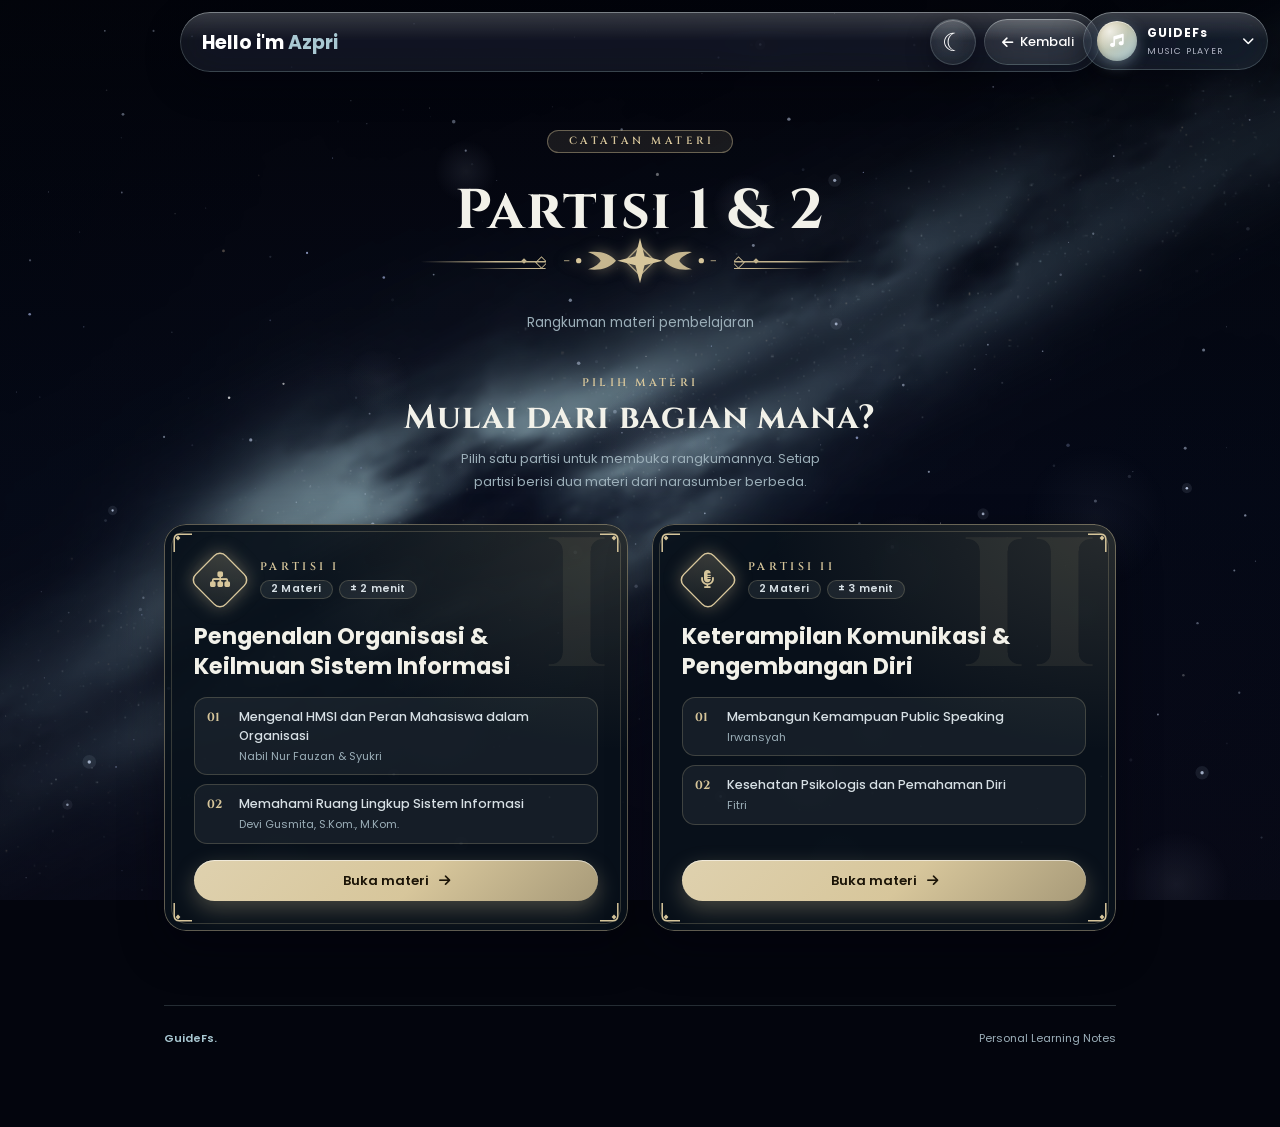
==== commit 9e850f0e: "update Projectk GUideesss" ====
--- a/partisi.html
+++ b/partisi.html
@@ -2,49 +2,44 @@
 <html lang="id">
 <head>
     <meta charset="UTF-8">
-    <meta name="viewport" content="width=device-width, initial-scale=1.0">
+    <meta name="viewport" content="width=device-width, initial-scale=1.0, viewport-fit=cover">
     <title>Partisi | GuideFs</title>
-    <meta name="description" content="Rangkuman materi Partisi 1 &amp; 2: Pengenalan Sistem Informasi serta Psikologi dan Public Speaking.">
+    <meta name="description" content="Rangkuman materi Partisi 1 &amp; 2: HMSI, ruang lingkup Sistem Informasi, public speaking, dan Kompas Jiwa.">
     <link rel="icon" href="data:image/svg+xml,%3Csvg xmlns='http://www.w3.org/2000/svg' viewBox='0 0 64 64'%3E%3Crect width='64' height='64' rx='16' fill='%23050d17'/%3E%3Cpath d='M32 9l5.2 18.8L56 32l-18.8 5.2L32 56l-5.2-18.8L8 32l18.8-5.2z' fill='%23d7c69b'/%3E%3C/svg%3E">
 
     <script>try{var t=localStorage.getItem("gf-theme")||"night";document.documentElement.dataset.theme=t}catch(e){document.documentElement.dataset.theme="night"}</script>
-    <link rel="stylesheet" href="style.css?v=7">
-    <link rel="stylesheet" href="theme.css?v=7">
-    <link rel="stylesheet" href="partisi.css?v=7">
+    <link rel="stylesheet" href="style.css?v=12">
+    <link rel="stylesheet" href="theme.css?v=12">
+    <link rel="stylesheet" href="partisi.css?v=12">
 
     <link rel="preconnect" href="https://fonts.googleapis.com">
     <link rel="preconnect" href="https://fonts.gstatic.com" crossorigin>
     <link href="https://fonts.googleapis.com/css2?family=Cinzel:wght@500;600;700&family=Orbitron:wght@400;500;600;700;800;900&family=Poppins:wght@300;400;500;600;700;800&display=swap" rel="stylesheet">
-    <noscript><style>#partisi-loader{display:none!important}</style></noscript>
+    <noscript><style>#partisi-loader{display:none!important}body.partisi-page{opacity:1!important}</style></noscript>
     <link rel="stylesheet" href="https://cdnjs.cloudflare.com/ajax/libs/font-awesome/6.5.0/css/all.min.css">
 </head>
 <body class="partisi-page">
 
+    <!-- Ornamen emas (dipakai pembatas & loader) -->
+    <svg width="0" height="0" style="position:absolute" aria-hidden="true" focusable="false"><defs>
+<symbol id="gi-center" viewBox="0 0 120 40"><g fill="currentColor"><path d="M60 3 L63.4 16.6 L77 20 L63.4 23.4 L60 37 L56.6 23.4 L43 20 L56.6 16.6Z"/><path d="M42 20 C37 14.5 31 12.5 21 13.5 C27 15.8 29.5 18 30.5 20 C29.5 22 27 24.2 21 26.5 C31 27.5 37 25.5 42 20Z" opacity=".9"/><path d="M78 20 C83 14.5 89 12.5 99 13.5 C93 15.8 90.5 18 89.5 20 C90.5 22 93 24.2 99 26.5 C89 27.5 83 25.5 78 20Z" opacity=".9"/><circle cx="14" cy="20" r="2"/><circle cx="106" cy="20" r="2"/></g><g fill="none" stroke="currentColor" stroke-width="1"><path d="M60 9 L71 20 L60 31 L49 20Z" opacity=".75"/><path d="M7 20H3M117 20H113" opacity=".6"/></g></symbol></defs></svg>
+
     <!-- ATMOSPHERE SKY -->
     <div class="sky" aria-hidden="true"><div class="sky-layer sky-light"></div><div class="sky-layer sky-sunset"><i class="sun"></i></div><div class="sky-clouds"></div><canvas id="sky-night"></canvas></div>
 
-    <!-- MODERN MATERIAL YOU GLASS LOADER -->
-    <div id="partisi-loader">
-        <div class="material-loader-card">
-            <div class="loader-badge">
-                <i class="fa-solid fa-book-bookmark"></i>
-            </div>
-            <h1 id="loader-title">RANGKUMAN PARTISI</h1>
-            <p class="loader-subtitle" id="loader-status">Memuat materi pembelajaran...</p>
-
-            <div class="loader-progress">
-                <div class="loader-progress-fill"></div>
-            </div>
-
-            <div class="loader-meta">
-                <span id="loader-percent">0%</span>
-                <span class="loader-dot"></span>
-                <span class="loader-system-text">GuideFs System</span>
-            </div>
+    <!-- LOADER (V4.5): emblem emas + judul + bar tipis -->
+    <div id="partisi-loader" role="status" aria-live="polite" aria-label="Memuat rangkuman partisi">
+        <div class="pl-glow" aria-hidden="true"></div>
+        <div class="pl-card">
+            <svg class="pl-emblem" viewBox="0 0 120 40" aria-hidden="true"><use href="#gi-center"/></svg>
+            <p class="pl-kicker">CATATAN MATERI</p>
+            <h1 class="pl-title">Rangkuman Partisi</h1>
+            <div class="pl-bar" aria-hidden="true"><i class="pl-fill" id="pl-fill"></i></div>
+            <p class="pl-meta"><span id="loader-status">Memuat materi pembelajaran...</span><b id="loader-percent">0%</b></p>
         </div>
     </div>
 
-    <!-- NAVBAR (DILENGKAPI THEME TOGGLE & LIQUID GLASS) -->
+    <!-- NAVBAR (liquid glass) -->
     <header class="partisi-navbar">
         <a href="index.html" class="partisi-logo">Hello i'm <span>Azpri</span></a>
 
@@ -63,114 +58,132 @@
 
         <div class="partisi-heading">
             <span class="partisi-label">CATATAN MATERI</span>
-            <h1>Partisi 1 & 2</h1>
-            <p>Rangkuman materi pembelajaran.</p>
-        </div>
-
-        <article class="partisi-content">
-
-            <h2>PARTISI 1 — Pengenalan Sistem Informasi</h2>
-
-            <p>
-                Sistem Informasi merupakan suatu sistem yang digunakan untuk
-                mengumpulkan, mengolah, menyimpan, dan menyebarkan informasi
-                guna membantu seseorang atau organisasi dalam menjalankan
-                kegiatan serta mengambil keputusan. Sistem informasi
-                melibatkan beberapa komponen yang saling berhubungan,
-                yaitu manusia, perangkat keras, perangkat lunak, data,
-                dan jaringan.
-            </p>
-
-            <p>
-                Dalam kehidupan sehari-hari, sistem informasi dapat ditemukan
-                di berbagai bidang, seperti pendidikan, kesehatan, bisnis,
-                dan pemerintahan. Contohnya adalah sistem informasi akademik
-                yang digunakan mahasiswa untuk melihat jadwal kuliah,
-                nilai, dan informasi perkuliahan. Dengan adanya sistem
-                informasi, pekerjaan dapat dilakukan secara lebih cepat,
-                terstruktur, dan efisien.
-            </p>
-
-            <p>
-                Tujuan utama sistem informasi adalah menyediakan informasi
-                yang akurat, relevan, dan tepat waktu. Selain itu, sistem
-                informasi juga membantu meningkatkan produktivitas,
-                mempermudah komunikasi, serta mendukung proses pengambilan
-                keputusan. Oleh karena itu, sistem informasi memiliki
-                peran penting dalam perkembangan teknologi dan kehidupan
-                modern.
-            </p>
-
-            <p>
-                Sistem informasi dan teknologi informasi merupakan dua
-                hal yang saling berkaitan, tetapi memiliki pengertian
-                berbeda. Teknologi informasi berfokus pada penggunaan
-                perangkat dan teknologi untuk mengolah informasi,
-                sedangkan sistem informasi mencakup keseluruhan proses,
-                manusia, dan teknologi yang bekerja bersama untuk
-                menghasilkan informasi yang bermanfaat.
-            </p>
-
-            <h2>PARTISI 2 — Psikologi dan Public Speaking</h2>
-
-            <p>
-                Psikologi merupakan ilmu yang mempelajari perilaku dan
-                proses mental manusia, termasuk cara berpikir, merasakan,
-                serta bertindak. Psikologi membantu seseorang memahami
-                dirinya sendiri dan orang lain. Dalam kehidupan sehari-hari,
-                pemahaman psikologi dapat diterapkan untuk membangun
-                hubungan sosial, mengendalikan emosi, meningkatkan
-                kepercayaan diri, dan menghadapi berbagai situasi.
-            </p>
-
-            <p>
-                Salah satu hal penting dalam psikologi adalah memahami
-                bahwa setiap individu memiliki karakter, pemikiran,
-                perasaan, dan cara berperilaku yang berbeda. Oleh karena
-                itu, kemampuan memahami orang lain, mengelola emosi,
-                serta membangun komunikasi yang baik sangat diperlukan,
-                baik dalam lingkungan pendidikan maupun masyarakat.
-            </p>
-
-            <p>
-                Public speaking adalah kemampuan berbicara di depan
-                banyak orang untuk menyampaikan informasi, gagasan,
-                atau pendapat secara jelas dan terarah. Kemampuan ini
-                penting bagi mahasiswa karena sering digunakan dalam
-                kegiatan presentasi, diskusi, organisasi, maupun
-                kehidupan profesional.
-            </p>
-
-            <p>
-                Dalam melakukan public speaking, seseorang perlu
-                memperhatikan beberapa hal, seperti penguasaan materi,
-                kejelasan suara, penggunaan bahasa tubuh, kontak mata,
-                serta cara menyampaikan pesan. Persiapan yang baik
-                dapat membantu pembicara menyampaikan materi dengan
-                lebih terstruktur dan mudah dipahami oleh pendengar.
-            </p>
-
-            <p>
-                Rasa gugup saat berbicara di depan umum merupakan hal
-                yang wajar. Untuk mengatasinya, seseorang dapat
-                melakukan latihan secara rutin, memahami materi,
-                mengatur pernapasan, dan membiasakan diri berbicara
-                di hadapan orang lain. Dengan latihan dan pengalaman,
-                kemampuan komunikasi serta kepercayaan diri dapat
-                terus berkembang.
-            </p>
-
-            <div class="partisi-note">
-                <span>Kesimpulan</span>
-                <p>
-                    Sistem informasi membantu manusia mengelola informasi
-                    dengan dukungan teknologi, sedangkan psikologi dan
-                    public speaking membantu seseorang memahami perilaku,
-                    membangun hubungan, serta menyampaikan gagasan dengan
-                    baik. Ketiganya menjadi bekal penting dalam kehidupan
-                    perkuliahan maupun dunia kerja.
-                </p>
-            </div>
+            <h1>Partisi 1 &amp; 2</h1>
+            <div class="gi-divider pt-orn" aria-hidden="true"><span class="gi-line"></span><svg class="gi-emblem" viewBox="0 0 120 40"><use href="#gi-center"/></svg><span class="gi-line flip"></span></div>
+            <p class="pt-sub">Rangkuman materi pembelajaran</p>
+        </div>
+
+        <article class="partisi-content" id="partisi-content">
+
+            <!-- ============================ PARTISI 1 ============================ -->
+            <section class="partisi-section" data-partisi="1" data-roman="I" data-icon="fa-sitemap" data-title="Pengenalan Organisasi &amp; Keilmuan Sistem Informasi">
+                <h2 class="pt-title">Pengenalan Organisasi &amp; Keilmuan Sistem Informasi</h2>
+
+                <!-- MATERI 1 -->
+                <div class="materi" data-materi="1">
+                    <header class="materi-head">
+                        <span class="materi-no">Materi 1</span>
+                        <h3>Mengenal HMSI dan Peran Mahasiswa dalam Organisasi</h3>
+                        <p class="speaker"><i class="fa-solid fa-microphone-lines" aria-hidden="true"></i><span>Narasumber:</span> <b>Nabil Nur Fauzan &amp; Syukri</b></p>
+                    </header>
+
+                    <p>Himpunan Mahasiswa Sistem Informasi (HMSI) merupakan organisasi yang menjadi bagian dari kehidupan mahasiswa Sistem Informasi. Sejak didirikan pada 23 Juli 2016, HMSI berperan sebagai tempat bagi mahasiswa untuk mengenal lingkungan organisasi, membangun hubungan antarmahasiswa, serta memperoleh pengalaman yang tidak selalu didapatkan melalui kegiatan akademik.</p>
+
+                    <p>Keberadaan HMSI memberikan kesempatan bagi mahasiswa untuk terlibat dalam berbagai aktivitas dan menyampaikan aspirasi yang berkaitan dengan kehidupan perkuliahan. Organisasi ini juga menjadi penghubung antara mahasiswa dengan pihak program studi sehingga komunikasi dan penyampaian kebutuhan dapat berjalan lebih baik.</p>
+
+                    <p class="pt-lead-in">Dalam menjalankan kegiatannya, HMSI berfokus pada beberapa hal:</p>
+                    <ul class="feature-grid">
+                        <li><i class="fa-solid fa-graduation-cap" aria-hidden="true"></i><strong>Pengembangan Mahasiswa</strong><span>Memberikan ruang untuk meningkatkan kemampuan diri melalui kegiatan pelatihan, seminar, dan aktivitas organisasi.</span></li>
+                        <li><i class="fa-solid fa-bullhorn" aria-hidden="true"></i><strong>Penyaluran Aspirasi</strong><span>Menjadi tempat bagi mahasiswa untuk menyampaikan pendapat, masukan, serta kebutuhan yang berkaitan dengan lingkungan perkuliahan.</span></li>
+                        <li><i class="fa-solid fa-handshake" aria-hidden="true"></i><strong>Hubungan dan Kebersamaan</strong><span>Membangun hubungan yang baik antarmahasiswa serta menciptakan lingkungan yang saling mendukung.</span></li>
+                        <li><i class="fa-solid fa-trophy" aria-hidden="true"></i><strong>Informasi dan Kesempatan</strong><span>Membagikan informasi mengenai kegiatan serta kompetisi di berbagai tingkatan agar mahasiswa dapat memperoleh pengalaman dan mengembangkan kemampuannya.</span></li>
+                    </ul>
+
+                    <p>HMSI juga memiliki arah pengembangan yang berlandaskan pada nilai inovatif dan adaptif. Mahasiswa diharapkan tidak hanya mampu menghasilkan gagasan baru, tetapi juga memiliki kesiapan dalam menghadapi perubahan, khususnya perkembangan teknologi informasi yang terus berlangsung.</p>
+
+                    <aside class="intisari"><span>Intisari</span><p>HMSI menjadi ruang bagi mahasiswa Sistem Informasi untuk berkembang, menyampaikan aspirasi, dan membangun kebersamaan, dengan arah pengembangan yang inovatif dan adaptif.</p></aside>
+                </div>
+
+                <!-- MATERI 2 -->
+                <div class="materi" data-materi="2">
+                    <header class="materi-head">
+                        <span class="materi-no">Materi 2</span>
+                        <h3>Memahami Ruang Lingkup Sistem Informasi</h3>
+                        <p class="speaker"><i class="fa-solid fa-microphone-lines" aria-hidden="true"></i><span>Narasumber:</span> <b>Devi Gusmita, S.Kom., M.Kom.</b></p>
+                    </header>
+
+                    <p>Sistem Informasi merupakan bidang keilmuan yang tidak hanya mempelajari komputer atau pemrograman. Di dalamnya terdapat keterkaitan antara teknologi, pengelolaan organisasi, dan kebutuhan bisnis. Perpaduan ketiganya memungkinkan suatu permasalahan diselesaikan melalui pemanfaatan informasi dan teknologi yang tepat.</p>
+
+                    <p class="pt-lead-in">Ketiga aspek tersebut memiliki fungsi yang berbeda:</p>
+                    <ul class="feature-grid cols-3">
+                        <li><i class="fa-solid fa-microchip" aria-hidden="true"></i><strong>Teknologi</strong><span>Berhubungan dengan perangkat keras, perangkat lunak, jaringan, serta berbagai sarana untuk mengelola data.</span></li>
+                        <li><i class="fa-solid fa-diagram-project" aria-hidden="true"></i><strong>Manajemen</strong><span>Berkaitan dengan bagaimana sumber daya dan aktivitas dalam organisasi diatur agar tujuan dapat tercapai.</span></li>
+                        <li><i class="fa-solid fa-briefcase" aria-hidden="true"></i><strong>Bisnis</strong><span>Berfokus pada kebutuhan, proses, dan permasalahan yang dihadapi suatu organisasi atau perusahaan.</span></li>
+                    </ul>
+
+                    <p>Dalam penerapannya, seorang mahasiswa Sistem Informasi perlu memahami hubungan antara kebutuhan pengguna dengan solusi teknologi. Sebuah sistem tidak cukup hanya dapat dijalankan secara teknis, tetapi juga harus memberikan manfaat dan sesuai dengan tujuan penggunaannya.</p>
+
+                    <div class="callout">
+                        <h4><i class="fa-solid fa-comments" aria-hidden="true"></i>Etika Komunikasi dalam Dunia Akademik</h4>
+                        <p>Kehidupan perkuliahan juga membutuhkan kemampuan berkomunikasi secara tepat. Ketika berinteraksi dengan dosen, staf, maupun sesama mahasiswa, penting untuk memperhatikan pilihan kata, kesopanan, dan cara menyampaikan maksud.</p>
+                        <p>Komunikasi sebaiknya dilakukan secara jelas, tidak bertele-tele, serta tetap menghargai orang yang diajak berbicara. Waktu menghubungi seseorang juga perlu diperhatikan. Mengirim pesan pada waktu kerja atau waktu yang wajar merupakan salah satu bentuk sikap profesional dan penghargaan terhadap waktu orang lain.</p>
+                        <p>Kebiasaan tersebut menjadi bagian dari pembentukan sikap mahasiswa yang nantinya berguna ketika berinteraksi di lingkungan profesional.</p>
+                    </div>
+
+                    <aside class="intisari"><span>Intisari</span><p>Sistem Informasi memadukan teknologi, manajemen, dan bisnis. Sebuah sistem harus berjalan secara teknis sekaligus bermanfaat bagi penggunanya, dan komunikasi akademik yang jelas, sopan, serta tepat waktu mencerminkan sikap profesional.</p></aside>
+                </div>
+            </section>
+
+            <!-- ============================ PARTISI 2 ============================ -->
+            <section class="partisi-section" data-partisi="2" data-roman="II" data-icon="fa-microphone-lines" data-title="Keterampilan Komunikasi &amp; Pengembangan Diri">
+                <h2 class="pt-title">Keterampilan Komunikasi &amp; Pengembangan Diri</h2>
+
+                <!-- MATERI 1 -->
+                <div class="materi" data-materi="1">
+                    <header class="materi-head">
+                        <span class="materi-no">Materi 1</span>
+                        <h3>Membangun Kemampuan Public Speaking</h3>
+                        <p class="speaker"><i class="fa-solid fa-microphone-lines" aria-hidden="true"></i><span>Narasumber:</span> <b>Irwansyah</b></p>
+                    </header>
+
+                    <p>Public speaking merupakan kemampuan menyampaikan gagasan atau informasi secara lisan kepada orang lain dengan cara yang dapat dipahami oleh pendengar. Bagi mahasiswa, keterampilan ini memiliki peran penting karena hampir setiap kegiatan akademik maupun organisasi membutuhkan komunikasi yang baik.</p>
+
+                    <p>Contohnya dapat ditemukan ketika mempresentasikan tugas, menyampaikan pendapat dalam diskusi, mengikuti kegiatan seminar, hingga menghadapi wawancara.</p>
+
+                    <p class="pt-lead-in">Agar penyampaian pesan dapat berlangsung dengan efektif, terdapat beberapa aspek yang perlu diperhatikan:</p>
+                    <ol class="step-path">
+                        <li><i class="fa-solid fa-shirt" aria-hidden="true"></i><strong>Kerapian Penampilan</strong><span>Penampilan menjadi salah satu unsur yang memengaruhi kesan awal audiens terhadap pembicara. Menyesuaikan pakaian dengan situasi dan menjaga kerapian dapat menunjukkan kesiapan serta keseriusan ketika menyampaikan sesuatu.</span></li>
+                        <li><i class="fa-solid fa-comment-dots" aria-hidden="true"></i><strong>Kejelasan dalam Berbahasa</strong><span>Pembicaraan perlu disampaikan menggunakan susunan kalimat yang mudah diikuti. Pemilihan kata yang tepat dan penyampaian yang terarah membantu menghindari kesalahpahaman antara pembicara dan pendengar.</span></li>
+                        <li><i class="fa-solid fa-eye" aria-hidden="true"></i><strong>Interaksi melalui Kontak Mata</strong><span>Kontak mata merupakan salah satu cara membangun interaksi dengan audiens. Dengan tidak hanya terpaku pada satu arah, pembicara dapat menciptakan suasana komunikasi yang lebih terbuka dan membuat pendengar merasa diperhatikan.</span></li>
+                        <li><i class="fa-solid fa-hands" aria-hidden="true"></i><strong>Penggunaan Bahasa Tubuh</strong><span>Komunikasi tidak hanya bergantung pada kata-kata. Gerakan tangan, ekspresi wajah, serta posisi tubuh turut membantu menyampaikan maksud pembicaraan. Penggunaan gesture yang sesuai dapat membuat penyampaian lebih hidup dan mudah dipahami.</span></li>
+                    </ol>
+
+                    <p>Keempat aspek tersebut perlu diperhatikan secara bersamaan. Kemampuan berbicara di depan umum juga dapat terus dikembangkan melalui latihan dan pengalaman dalam berbagai kesempatan.</p>
+
+                    <aside class="intisari"><span>Intisari</span><p>Penampilan, kejelasan bahasa, kontak mata, dan bahasa tubuh perlu diperhatikan secara bersamaan, lalu terus diasah lewat latihan dan pengalaman.</p></aside>
+                </div>
+
+                <!-- MATERI 2 -->
+                <div class="materi" data-materi="2">
+                    <header class="materi-head">
+                        <span class="materi-no">Materi 2</span>
+                        <h3>Kesehatan Psikologis dan Pemahaman Diri</h3>
+                        <p class="speaker"><i class="fa-solid fa-microphone-lines" aria-hidden="true"></i><span>Narasumber:</span> <b>Fitri</b></p>
+                    </header>
+
+                    <p>Memasuki perguruan tinggi merupakan perubahan besar dalam kehidupan seorang mahasiswa. Perbedaan pola belajar, lingkungan sosial, dan tanggung jawab membuat mahasiswa perlu menyesuaikan diri dengan kebiasaan baru.</p>
+
+                    <p>Tidak seperti masa sekolah, kehidupan perkuliahan menuntut mahasiswa untuk lebih aktif mencari informasi, mengatur jadwal secara mandiri, dan menyelesaikan tanggung jawab akademik. Proses penyesuaian ini terkadang menimbulkan tekanan, baik karena tugas, lingkungan baru, maupun harapan yang diberikan oleh diri sendiri dan orang lain.</p>
+
+                    <p>Oleh sebab itu, memahami kondisi psikologis dan mengenali diri sendiri menjadi hal yang penting agar mahasiswa dapat menjalani proses perkuliahan dengan lebih baik.</p>
+
+                    <div class="callout callout-compass">
+                        <h4><i class="fa-solid fa-compass" aria-hidden="true"></i>Kompas Jiwa sebagai Sarana Mengenal Diri</h4>
+                        <p>Kompas Jiwa merupakan pendekatan refleksi diri yang membantu seseorang melihat perjalanan hidup, mengenali kemampuan, serta memahami hal-hal yang ingin dikembangkan. Terdapat lima bagian yang dapat digunakan sebagai bahan refleksi:</p>
+                    </div>
+                    <ol class="step-path path-compass">
+                        <li><i class="fa-solid fa-signs-post" aria-hidden="true"></i><strong>Titik Balik</strong><span>Mengidentifikasi pengalaman atau kejadian yang memberikan pengaruh besar terhadap kehidupan. Pengalaman tersebut dapat menjadi pelajaran yang membentuk pola pikir dan cara seseorang mengambil keputusan.</span></li>
+                        <li><i class="fa-solid fa-box-open" aria-hidden="true"></i><strong>Modal Awal</strong><span>Mengenali berbagai bekal yang telah dimiliki untuk menghadapi kehidupan, seperti pengetahuan, keterampilan, pengalaman, serta dukungan dari lingkungan sekitar.</span></li>
+                        <li><i class="fa-solid fa-seedling" aria-hidden="true"></i><strong>Celah Pertumbuhan</strong><span>Menyadari bagian diri yang masih membutuhkan perhatian dan pengembangan. Hal ini dapat berupa kemampuan yang belum dikuasai atau kebiasaan yang perlu diperbaiki.</span></li>
+                        <li><i class="fa-solid fa-star" aria-hidden="true"></i><strong>Potensi Diri</strong><span>Menggali kemampuan, kelebihan, dan bakat yang dapat menjadi kekuatan dalam menjalani berbagai aktivitas serta mencapai perkembangan pribadi.</span></li>
+                        <li><i class="fa-solid fa-compass" aria-hidden="true"></i><strong>Arah Hidup</strong><span>Menentukan gambaran mengenai masa depan, termasuk tujuan yang ingin dicapai dan hal-hal yang perlu dipersiapkan untuk mewujudkannya.</span></li>
+                    </ol>
+
+                    <p>Kelima bagian tersebut dapat dijadikan bahan untuk melakukan evaluasi diri secara lebih terarah. Dengan mengenali perjalanan, bekal, kekurangan, potensi, dan tujuan, seseorang dapat memiliki pemahaman yang lebih baik mengenai langkah yang ingin diambil.</p>
+
+                    <aside class="intisari"><span>Intisari</span><p>Memahami kondisi psikologis dan mengenal diri membantu mahasiswa menjalani perkuliahan dengan lebih baik. Lima bagian Kompas Jiwa menjadi bahan evaluasi diri yang terarah.</p></aside>
+                </div>
+            </section>
 
         </article>
 
@@ -181,7 +194,89 @@
 
     </main>
 
-    <script src="theme.js?v=7" defer></script>
-    <script src="partisi.js?v=7"></script>
+    <div class="music-island" id="music-island">
+    <button class="music-trigger" id="music-trigger"
+            aria-expanded="false" aria-label="Buka music player">
+        <span class="music-disc">
+            <i class="fas fa-music"></i>
+        </span>
+        <span class="music-trigger-text">
+            <strong>GUIDEFs</strong>
+            <small id="mini-status">MUSIC PLAYER</small>
+        </span>
+        <i class="fas fa-chevron-down music-chevron"></i>
+    </button>
+
+    <div class="music-panel" id="music-panel" hidden>
+        <div class="music-panel-heading">
+            <div>
+                <span class="music-eyebrow">GUIDEFs / AUDIO SYSTEM</span>
+                <h3>Music <span>Player</span></h3>
+            </div>
+            <button id="music-close" class="music-close"
+                    aria-label="Tutup music player">
+                <i class="fas fa-xmark"></i>
+            </button>
+        </div>
+
+        <form class="music-search" id="music-search">
+            <i class="fas fa-magnifying-glass"></i>
+            <input id="music-query" type="search"
+                   placeholder="Cari lagu atau artis..."
+                   aria-label="Cari lagu" required>
+            <button type="submit" aria-label="Cari">
+                <i class="fas fa-arrow-right"></i>
+            </button>
+        </form>
+
+        <p class="music-message" id="music-message">
+            Cari lagu favorit lu.
+        </p>
+
+        <div class="music-results" id="music-results"></div>
+
+        <div class="music-now">
+            <div class="music-art">
+                <i class="fas fa-compact-disc"></i>
+            </div>
+            <div class="music-track-info">
+                <small>NOW PLAYING</small>
+                <strong id="music-title">Belum ada lagu</strong>
+                <span id="music-artist">Pilih lagu untuk memulai</span>
+            </div>
+            <button class="music-control" id="music-play"
+                    aria-label="Putar atau jeda">
+                <i class="fas fa-play" id="music-play-icon"></i>
+            </button>
+        </div>
+
+        <div class="music-progress">
+            <span id="music-current">0:00</span>
+            <input id="music-seek" type="range" min="0"
+                   max="100" value="0" aria-label="Posisi lagu">
+            <span id="music-duration">0:00</span>
+        </div>
+
+        <div class="music-bottom">
+            <span><i class="fab fa-youtube"></i> YouTube Player</span>
+            <label>
+                <i class="fas fa-volume-high"></i>
+                <input id="music-volume" type="range" min="0"
+                       max="100" value="70" aria-label="Volume">
+            </label>
+        </div>
+
+        <!-- Pemutar resmi YouTube -->
+        <div class="youtube-player-wrap">
+            <div id="youtube-player"></div>
+        </div>
+    </div>
+</div>
+
+    <script src="theme.js?v=12" defer></script>
+    <script src="music.js?v=12" defer></script>
+    <script src="fx.js?v=12" defer></script>
+    <script src="sfx.js?v=12" defer></script>
+    <script src="partisi.js?v=12"></script>
 </body>
 </html>
--- a/theme.css
+++ b/theme.css
@@ -727,34 +727,46 @@
    ===================================================================== */
 body.loading{overflow:hidden}
 
-/* ---------- loader (simetris: semua rata tengah, animasi dari tengah ke luar) ---------- */
-#loader{overflow:hidden;will-change:transform;transition:transform .9s cubic-bezier(.77,0,.18,1),border-radius .9s cubic-bezier(.77,0,.18,1)}
-#loader.fade-out{transform:translateY(-104%);border-radius:0 0 50% 50%/0 0 10vh 10vh;pointer-events:none}
-.loader-content{display:flex;flex-direction:column;align-items:center;justify-content:center;text-align:center;width:min(460px,88vw);padding:0}
-.ld-emblem{width:clamp(124px,36vw,172px);aspect-ratio:3/1;color:var(--gi,var(--t-accent));opacity:0;transform:scale(.7);
- animation:ldEmblem 1s var(--spring,cubic-bezier(.34,1.56,.64,1)) .1s forwards;filter:drop-shadow(0 0 10px color-mix(in srgb,currentColor 55%,transparent))}
-/* letter-spacing menambah ruang kosong DI SETELAH huruf terakhir -> teks terlihat geser ke kiri. text-indent = spasi yang sama mengembalikannya ke tengah. */
-.ld-words{display:flex;justify-content:center;gap:.8em;margin:20px 0 8px;font:500 clamp(.68rem,2.5vw,.84rem)/1 'Cinzel',Georgia,serif;letter-spacing:.4em;text-indent:.4em;text-transform:uppercase;color:var(--t-accent);
- opacity:0;animation:ldFade .8s var(--ios,ease) .4s forwards}
-.ld-title{margin:6px 0 26px;font-family:'Orbitron',sans-serif;font-weight:700;font-size:clamp(1.5rem,7.2vw,2.7rem);line-height:1.2;letter-spacing:.02em;text-indent:.02em;color:var(--t-head);text-wrap:balance;text-align:center}
-.ld-word{display:inline-block;white-space:nowrap}
-/* huruf muncul dari tengah judul ke kiri & kanan (--d = jarak dari tengah, diisi JS) */
-.ld-ch{display:inline-block;opacity:0;transform:translateY(.5em);filter:blur(6px);animation:ldCh .7s var(--ios,ease) forwards;animation-delay:calc(.8s + var(--d,0) * 55ms)}
-.ld-track{width:min(300px,72vw);height:3px;border-radius:99px;overflow:hidden;background:color-mix(in srgb,var(--t-text) 16%,transparent);opacity:0;animation:ldFade .6s ease 1.05s forwards}
-.ld-fill{display:block;width:100%;height:100%;border-radius:inherit;transform:scaleX(0);transform-origin:50% 50%;will-change:transform;
- background:linear-gradient(90deg,var(--t-accent2),var(--t-accent),var(--t-accent2));box-shadow:0 0 14px var(--t-accent)}
-.ld-meta{display:flex;justify-content:center;align-items:center;gap:.9em;width:100%;margin-top:12px;font:600 .66rem/1 'Poppins',sans-serif;letter-spacing:.3em;text-transform:uppercase;color:var(--t-muted);opacity:0;animation:ldFade .6s ease 1.15s forwards}
-.ld-meta .ld-brand{margin-right:-.3em}
-.ld-meta .ld-dot{width:3px;height:3px;border-radius:50%;background:currentColor;opacity:.7}
-.ld-pct{letter-spacing:.12em;font-variant-numeric:tabular-nums;min-width:3.4em;text-align:left}
-.ld-pct b{font-weight:600}
-@keyframes ldEmblem{to{opacity:1;transform:scale(1)}}
-@keyframes ldCh{to{opacity:1;transform:none;filter:none}}
-@keyframes ldFade{to{opacity:1}}
+/* ---------- loader (gaya WelcomeScreen ekizr.com, warna ikut tema) ---------- */
+#loader{overflow:hidden;transition:opacity .8s ease-in-out,transform .8s ease-in-out,filter .8s ease-in-out}
+#loader.fade-out{opacity:0;transform:scale(1.1);filter:blur(10px);pointer-events:none}
+@media (max-width:768px){#loader.fade-out{filter:none}}   /* blur layar penuh berat di HP */
+.ld-glow{position:absolute;inset:0;pointer-events:none;
+ background:radial-gradient(60% 50% at 28% 38%,color-mix(in srgb,var(--t-accent) 22%,transparent),transparent 70%),
+            radial-gradient(52% 46% at 74% 64%,color-mix(in srgb,var(--t-accent2) 18%,transparent),transparent 70%);
+ animation:ldPulse 3.2s ease-in-out infinite}
+.loader-content{position:relative;display:flex;flex-direction:column;align-items:center;justify-content:center;text-align:center;width:min(900px,92vw);padding:0}
+.ld-icons,.ld-heading,.ld-link{transition:opacity .4s ease-in-out,transform .4s ease-in-out}
+#loader.fade-out .ld-icons,#loader.fade-out .ld-heading,#loader.fade-out .ld-link{opacity:0;transform:translateY(-20px)}
+#loader.fade-out .ld-heading{transition-delay:.1s}#loader.fade-out .ld-link{transition-delay:.2s}
+.ld-icons{display:flex;justify-content:center;gap:clamp(12px,3.2vw,32px);margin-bottom:clamp(22px,4.5vw,44px)}
+.ld-icon{display:grid;place-items:center;width:clamp(46px,11.5vw,64px);aspect-ratio:1;border-radius:50%;color:var(--t-head);font-size:clamp(1.05rem,3.6vw,1.5rem);
+ background:var(--g-bg);box-shadow:inset 0 0 0 1px var(--g-rim),inset 0 1px 0 var(--g-hi),0 0 26px color-mix(in srgb,var(--t-accent) 38%,transparent);
+ opacity:0;transform:translateY(-26px);animation:ldDown .8s var(--ios,ease) forwards;animation-delay:calc(.1s + var(--n) * .2s)}
+.ld-heading{margin:0 0 clamp(20px,4vw,40px);font-family:'Orbitron',sans-serif;font-weight:800;font-size:clamp(1.45rem,6.2vw,3.7rem);line-height:1.18;letter-spacing:.01em}
+.ld-line{display:block}
+.ld-line+.ld-line{margin-top:.28em}
+.ld-w{display:inline-block;padding:0 .12em;opacity:0;animation-duration:.9s;animation-timing-function:var(--ios,ease);animation-fill-mode:forwards;animation-delay:calc(.1s + var(--n) * .2s);
+ background:linear-gradient(90deg,var(--t-head),var(--t-accent));-webkit-background-clip:text;background-clip:text;-webkit-text-fill-color:transparent;color:transparent}
+.ld-line2 .ld-w{background-image:linear-gradient(90deg,var(--t-accent2),var(--t-accent))}
+.ld-r{transform:translateX(-36px);animation-name:ldRight}
+.ld-u{transform:translateY(36px);animation-name:ldUp}
+.ld-pill{display:inline-flex;align-items:center;gap:.55em;padding:.5em 1.3em;border-radius:999px;font:600 clamp(.95rem,3.6vw,1.45rem)/1 'Poppins',sans-serif;color:var(--t-accent);
+ background:color-mix(in srgb,var(--t-accent) 12%,transparent);box-shadow:inset 0 0 0 1px color-mix(in srgb,var(--t-accent) 26%,transparent),0 0 24px color-mix(in srgb,var(--t-accent) 22%,transparent);
+ opacity:0;transform:translateY(24px);animation:ldUp .9s var(--ios,ease) 1.2s forwards}
+.ld-pill i{font-size:.82em}
+.ld-type{display:inline-block;min-width:0;white-space:pre}
+.ld-caret{font-weight:400;animation:ldBlink 1s steps(2,start) infinite}
+@keyframes ldPulse{50%{opacity:.5}}
+@keyframes ldDown{to{opacity:1;transform:none}}
+@keyframes ldRight{to{opacity:1;transform:none}}
+@keyframes ldUp{to{opacity:1;transform:none}}
+@keyframes ldBlink{to{visibility:hidden}}
 @media (prefers-reduced-motion:reduce){
- .ld-emblem,.ld-words,.ld-ch,.ld-track,.ld-meta{animation:none!important;opacity:1!important;transform:none!important;filter:none!important}
+ .ld-icon,.ld-w,.ld-pill{animation:none!important;opacity:1!important;transform:none!important}
+ .ld-glow,.ld-caret{animation:none!important}
  #loader,#loader.fade-out{transition:opacity .3s ease!important}
- #loader.fade-out{opacity:0;transform:none!important}
+ #loader.fade-out{transform:none!important;filter:none!important}
 }
 
 /* ---------- garis progres scroll ---------- */
@@ -775,3 +787,136 @@
 /* ---------- partisi: estimasi waktu baca ---------- */
 .option-copy .option-meta{align-self:flex-start;padding:3px 10px;border-radius:999px;font-size:10.5px;font-weight:600;letter-spacing:.04em;color:var(--t-muted);
  background:color-mix(in srgb,var(--t-text) 9%,transparent);box-shadow:inset 0 0 0 1px var(--g-rim)}
+
+/* ===== V4.5: tirai transisi halaman + hero saat loader dilewati ===== */
+.page-curtain{position:fixed;inset:0;z-index:2147483000;display:grid;place-items:center;background:var(--t-loader,#050a12);opacity:0;visibility:hidden;pointer-events:none;transition:opacity .4s ease,visibility 0s linear .4s}
+.page-curtain.show{opacity:1;visibility:visible;pointer-events:auto;transition:opacity .4s ease,visibility 0s}
+.page-curtain.instant{transition:none}
+.page-curtain .pc-emblem{width:clamp(110px,30vw,150px);aspect-ratio:3/1;color:var(--gi,#d7c69b);filter:drop-shadow(0 0 12px color-mix(in srgb,var(--gi,#d7c69b) 55%,transparent));transform:scale(.85);transition:transform .5s var(--ios,ease)}
+.page-curtain.show .pc-emblem{transform:scale(1)}
+html.skip-welcome .fadeup{animation-delay:.1s}
+html.skip-welcome .fadeup1{animation-delay:.18s}
+html.skip-welcome .fadeup2{animation-delay:.26s}
+html.skip-welcome .fadeup3{animation-delay:.34s}
+html.skip-welcome .fadeup4{animation-delay:.42s}
+@media (prefers-reduced-motion:reduce){.page-curtain,.page-curtain.show{transition:none}}
+
+/* ===== GUIDEFs V4.6: benda langit hero (blackhole WebGL / matahari / sunset) ===== */
+.hero{position:relative;overflow-x:clip}
+.hero-text{position:relative;z-index:2}
+#bh{position:absolute;inset:0;width:100%;height:100%;z-index:0;pointer-events:none;opacity:0;transition:opacity .6s}
+html[data-theme="night"] #bh{opacity:1}
+html.bh-ok[data-theme="night"] #celestial{display:none}
+#celestial{position:absolute;z-index:0;pointer-events:none;right:1%;top:50%;width:min(50vw,720px);aspect-ratio:1;transform:translate3d(var(--px,0px),calc(-50% + var(--py,0px)),0);transition:transform .5s cubic-bezier(.22,1,.36,1),opacity .6s}
+.sky-sunset .sun{transition:opacity .6s}
+html.cel-on[data-theme="sunset"] .sky-sunset .sun{opacity:0}
+.hero-text p.text1{text-align:justify;text-justify:inter-word;hyphens:auto;-webkit-hyphens:auto;overflow-wrap:break-word;text-wrap:pretty;line-height:1.85;text-shadow:0 1px 14px rgba(0,0,0,.28)}
+html[data-theme="light"] .hero-text p.text1{text-shadow:0 1px 10px rgba(255,255,255,.35)}
+@media (max-width:820px){
+  .hero{padding-bottom:calc(min(84vw,520px) + 20px)!important}
+  #celestial{width:min(84vw,520px);right:auto;left:50%;top:auto;bottom:10px;transform:translateX(-50%);transition:opacity .6s}
+}
+@media (prefers-reduced-motion:reduce){#celestial,#bh{transition:none}}
+
+/* ================= GUIDEFs V5 : blackhole hitam-putih, latar partikel, restyle section, music/sfx ================= */
+/* --- latar partikel --- */
+#sky-fx{position:absolute;inset:0;width:100%;height:100%;pointer-events:none;z-index:3}
+@media (prefers-reduced-motion:reduce){#sky-fx{display:none}}
+
+/* --- blackhole: partikel, label anatomi, tombol --- */
+#bh-p{position:absolute;inset:0;width:100%;height:100%;z-index:0;pointer-events:none;opacity:0;transition:opacity .6s}
+html[data-theme="night"] #bh-p{opacity:1}
+.bh-svg,.bh-lab,.bh-info{display:none}
+html[data-theme="night"].bh-ok .bh-info{display:inline-flex}
+html[data-theme="night"].bh-ok .bh-svg,html[data-theme="night"].bh-ok .bh-lab{display:block}
+.bh-svg{position:absolute;inset:0;z-index:1;pointer-events:none;overflow:visible}
+.bh-svg line{stroke:rgba(255,255,255,.5);stroke-width:1;stroke-dasharray:3 4;opacity:0;transition:opacity .5s}
+.bh-svg circle{fill:#fff;opacity:0;transition:opacity .5s}
+.bh-anat .bh-svg line{opacity:1}.bh-anat .bh-svg circle{opacity:1}
+.bh-svg .m-hide{display:none}
+.bh-lab{position:absolute;z-index:3;width:max-content;max-width:min(190px,34vw);pointer-events:none;opacity:0;transform:translateY(4px);transition:opacity .45s,transform .45s var(--ios,ease);font-family:"Poppins",system-ui,sans-serif}
+.bh-lab[data-al="l"]{transform:translate(8px,-50%)}.bh-lab[data-al="r"]{transform:translate(calc(-100% - 8px),-50%);text-align:right}.bh-lab[data-al="c"]{transform:translate(-50%,8px);text-align:center}
+.bh-lab b{display:block;font:600 10.5px/1.2 "Cinzel",Georgia,serif;letter-spacing:.2em;text-transform:uppercase;color:#fff}
+.bh-lab span{display:block;margin-top:3px;font-size:10.5px;line-height:1.45;color:rgba(235,240,255,.72)}
+.bh-anat .bh-lab{opacity:1}
+.bh-lab.m-hide{display:none!important}
+.bh-info{position:absolute;z-index:4;transform:translate(-50%,0);align-items:center;gap:8px;padding:7px 14px 7px 8px;border-radius:999px;border:1px solid rgba(255,255,255,.22);background:rgba(10,12,20,.5);color:#eef2ff;font:500 11px/1 "Poppins",sans-serif;letter-spacing:.14em;text-transform:uppercase;cursor:pointer;-webkit-backdrop-filter:blur(14px);backdrop-filter:blur(14px);transition:background .3s,border-color .3s}
+.bh-info i{display:grid;place-items:center;width:20px;height:20px;border-radius:50%;border:1px solid rgba(255,255,255,.55);font:italic 600 11px/1 "Cinzel",Georgia,serif;letter-spacing:0;text-transform:none}
+.bh-info:hover,.bh-info[aria-pressed="true"]{background:rgba(255,255,255,.12);border-color:rgba(255,255,255,.5)}
+.bh-info:focus-visible{outline:0;box-shadow:0 0 0 3px rgba(255,255,255,.28)}
+html[data-theme="night"] .hero{cursor:default}
+html[data-theme="night"] .hero.bh-drag{cursor:grabbing}
+@media (max-width:820px){.bh-lab{max-width:118px}.bh-lab b{font-size:9px;letter-spacing:.16em}.bh-lab span{font-size:9.5px}.bh-info{padding:6px 12px 6px 7px;font-size:10px}}
+
+/* --- garis pembagi label section --- */
+html[data-theme] .section-label{display:inline-flex;align-items:center;gap:.9em;letter-spacing:.34em}
+html[data-theme] .section-label::before{content:"";width:30px;height:1px;background:linear-gradient(90deg,transparent,var(--gi,currentColor))}
+html[data-theme] :is(.contact-container,.education-header,.guestbook-heading) .section-label::after{content:"";width:30px;height:1px;background:linear-gradient(270deg,transparent,var(--gi,currentColor))}
+
+/* --- PENDIDIKAN: timeline halus --- */
+html[data-theme] .education-timeline{counter-reset:edu;gap:22px}
+html[data-theme] .education-timeline::before{width:1px!important;left:27.5px!important;background:linear-gradient(to bottom,transparent,var(--gi) 8%,var(--gi) 92%,transparent)!important;opacity:.55}
+html[data-theme] .education-item{counter-increment:edu}
+html[data-theme] .education-marker{width:56px;height:56px;border-radius:50%!important;color:var(--gi)!important;background:var(--t-panel)!important;border:1px solid color-mix(in srgb,var(--gi) 60%,transparent)!important;box-shadow:0 0 0 7px color-mix(in srgb,var(--gi) 7%,transparent),inset 0 1px 0 rgba(255,255,255,.08)!important;transition:transform .5s var(--spring),box-shadow .4s}
+html[data-theme] .education-marker i{font-size:1.05rem}
+html[data-theme] .education-card{position:relative;overflow:hidden;border-radius:20px!important;border:1px solid color-mix(in srgb,var(--gi) 22%,transparent)!important;background:linear-gradient(155deg,color-mix(in srgb,var(--t-card) 100%,transparent),color-mix(in srgb,var(--t-panel) 55%,transparent))!important;box-shadow:0 18px 40px -22px rgba(0,0,0,.55),inset 0 1px 0 rgba(255,255,255,.07)!important;padding:clamp(18px,3vw,26px) clamp(18px,3.2vw,30px)!important;transition:transform .45s var(--ios),border-color .35s,box-shadow .35s}
+html[data-theme] .education-card::before{content:"";position:absolute;left:0;top:18px;bottom:18px;width:2px;border-radius:2px;background:linear-gradient(to bottom,transparent,var(--gi),transparent);opacity:.8}
+html[data-theme] .education-card::after{content:"0" counter(edu);position:absolute;right:20px;top:6px;font:600 clamp(3.2rem,8vw,5.2rem)/1 "Cinzel",Georgia,serif;color:var(--gi);opacity:.09;pointer-events:none}
+html[data-theme] .education-number{letter-spacing:.24em!important;font-size:.68rem!important;color:var(--gi)!important;opacity:.9}
+html[data-theme] .education-card h3{letter-spacing:-.01em}
+html[data-theme] .education-place{opacity:.92}
+html[data-theme] .education-major{margin-top:2px;opacity:.78;font-size:.9em}
+html[data-theme] .education-status{display:inline-flex;align-items:center;gap:8px;border-radius:999px!important;padding:5px 14px!important;font-size:.64rem!important;letter-spacing:.2em;text-transform:uppercase;border:1px solid color-mix(in srgb,var(--gi) 40%,transparent)!important;background:color-mix(in srgb,var(--gi) 8%,transparent)!important;color:var(--gi)!important}
+html[data-theme] .education-current{border-color:color-mix(in srgb,var(--gi) 55%,transparent)!important;box-shadow:0 22px 50px -24px rgba(0,0,0,.6),0 0 0 1px color-mix(in srgb,var(--gi) 12%,transparent),inset 0 1px 0 rgba(255,255,255,.1)!important}
+html[data-theme] .education-current .education-status::before{content:"";width:6px;height:6px;border-radius:50%;background:currentColor;animation:eduPulse 2.2s ease-in-out infinite}
+@keyframes eduPulse{0%,100%{opacity:1;transform:scale(1)}50%{opacity:.35;transform:scale(.7)}}
+@media (hover:hover){html[data-theme] .education-card:hover{transform:translateY(-3px)!important;border-color:color-mix(in srgb,var(--gi) 55%,transparent)!important}html[data-theme] .education-item:hover .education-marker{transform:scale(1.07)}}
+html[data-theme="light"] .education-card::after{opacity:.12}
+
+/* --- HOBI / INTERESTS: galeri --- */
+html[data-theme] .astro-card{position:relative;border-radius:18px!important;overflow:hidden;border:1px solid color-mix(in srgb,var(--gi) 20%,transparent)!important;box-shadow:0 20px 44px -26px rgba(0,0,0,.7)!important}
+html[data-theme] .astro-card img{transition:transform 1.1s var(--ios),filter .6s}
+html[data-theme] .astro-card::after{content:"";position:absolute;inset:0;pointer-events:none;background:linear-gradient(to top,rgba(2,4,12,.78),rgba(2,4,12,0) 42%);border-radius:inherit}
+html[data-theme] .astro-card span{position:absolute;z-index:2;left:16px;bottom:14px;display:inline-flex;align-items:center;gap:8px;padding:5px 11px;border-radius:999px;font:500 .62rem/1 "Poppins",sans-serif;letter-spacing:.2em;color:#f2f5ff;background:rgba(6,9,20,.45);border:1px solid rgba(255,255,255,.16);-webkit-backdrop-filter:blur(8px);backdrop-filter:blur(8px)}
+@media (hover:hover){html[data-theme] .astro-card:hover img{transform:scale(1.045)}}
+html[data-theme] .astro-arrow{width:44px;height:44px;border-radius:50%!important;border:1px solid color-mix(in srgb,var(--gi) 40%,transparent)!important;background:color-mix(in srgb,var(--t-panel) 70%,transparent)!important;color:var(--t-head)!important;display:grid;place-items:center;font-size:1rem;transition:transform .35s var(--spring),background .3s,border-color .3s}
+@media (hover:hover){html[data-theme] .astro-arrow:hover{transform:translateY(-2px);border-color:var(--gi)!important;background:color-mix(in srgb,var(--gi) 14%,transparent)!important}}
+html[data-theme] .astro-arrow:active{transform:scale(.92)}
+html[data-theme] .astro-gallery-header h3,html[data-theme] .section-container>h2{letter-spacing:-.015em}
+
+/* --- KONTAK: kartu & guestbook --- */
+html[data-theme] .contact-item{position:relative;display:flex;align-items:center;gap:16px;border-radius:18px!important;padding:16px 20px!important;border:1px solid color-mix(in srgb,var(--gi) 20%,transparent)!important;background:linear-gradient(155deg,var(--t-card),color-mix(in srgb,var(--t-panel) 55%,transparent))!important;box-shadow:0 16px 36px -24px rgba(0,0,0,.6),inset 0 1px 0 rgba(255,255,255,.07)!important;text-decoration:none;overflow:hidden;transition:transform .45s var(--ios),border-color .3s,box-shadow .3s}
+html[data-theme] .contact-item>i{flex:0 0 46px;width:46px;height:46px;display:grid;place-items:center;border-radius:50%;font-size:1.1rem;color:var(--gi);border:1px solid color-mix(in srgb,var(--gi) 40%,transparent);background:color-mix(in srgb,var(--gi) 8%,transparent);transition:background .3s,transform .4s var(--spring)}
+html[data-theme] .contact-item span{display:flex;flex-direction:column;gap:3px;min-width:0}
+html[data-theme] .contact-item small{font-size:.66rem;letter-spacing:.2em;text-transform:uppercase;opacity:.7}
+html[data-theme] .contact-item strong{font-size:.98rem;overflow-wrap:anywhere}
+html[data-theme] .contact-item::after{content:"\2197";margin-left:auto;font-size:1.05rem;color:var(--gi);opacity:0;transform:translate(-6px,6px);transition:opacity .3s,transform .4s var(--ios)}
+@media (hover:hover){html[data-theme] .contact-item:hover{transform:translateY(-3px)!important;border-color:color-mix(in srgb,var(--gi) 55%,transparent)!important}html[data-theme] .contact-item:hover::after{opacity:.9;transform:none}html[data-theme] .contact-item:hover>i{background:color-mix(in srgb,var(--gi) 18%,transparent);transform:scale(1.06)}}
+html[data-theme] .guestbook{position:relative;border-radius:26px!important;padding:clamp(22px,4vw,40px)!important;border:1px solid color-mix(in srgb,var(--gi) 24%,transparent)!important;background:linear-gradient(170deg,color-mix(in srgb,var(--t-panel) 92%,transparent),color-mix(in srgb,var(--t-card) 70%,transparent))!important;box-shadow:0 30px 70px -34px rgba(0,0,0,.7),inset 0 1px 0 rgba(255,255,255,.08)!important}
+html[data-theme] .guestbook::before{content:"";position:absolute;left:12%;right:12%;top:0;height:1px;background:linear-gradient(90deg,transparent,var(--gi),transparent);opacity:.8}
+html[data-theme] .guestbook-input label{font-size:.7rem;letter-spacing:.2em;text-transform:uppercase;opacity:.8;margin-bottom:8px;display:block}
+html[data-theme] .guestbook-input :is(input,textarea){width:100%;border-radius:14px!important;border:1px solid color-mix(in srgb,var(--gi) 22%,transparent)!important;background:color-mix(in srgb,var(--t-page) 55%,transparent)!important;color:var(--t-text)!important;padding:14px 16px;font:inherit;transition:border-color .25s,box-shadow .25s,background .25s}
+html[data-theme] .guestbook-input :is(input,textarea):focus{outline:0;border-color:color-mix(in srgb,var(--gi) 70%,transparent)!important;box-shadow:0 0 0 4px color-mix(in srgb,var(--gi) 14%,transparent)}
+html[data-theme] .guestbook-input :is(input,textarea)::placeholder{color:var(--t-muted);opacity:.65}
+html[data-theme] #guestbook-submit{display:inline-flex;align-items:center;justify-content:center;gap:10px;border:1px solid color-mix(in srgb,var(--gi) 55%,transparent)!important;border-radius:999px!important;padding:13px 26px;font-weight:600;letter-spacing:.06em;background:linear-gradient(180deg,color-mix(in srgb,var(--gi) 22%,transparent),color-mix(in srgb,var(--gi) 8%,transparent))!important;color:var(--t-head)!important;box-shadow:inset 0 1px 0 rgba(255,255,255,.14),0 10px 26px -14px rgba(0,0,0,.6)!important;transition:transform .35s var(--spring),background .3s}
+@media (hover:hover){html[data-theme] #guestbook-submit:hover{transform:translateY(-2px);background:linear-gradient(180deg,color-mix(in srgb,var(--gi) 34%,transparent),color-mix(in srgb,var(--gi) 14%,transparent))!important}}
+html[data-theme] #guestbook-submit:active{transform:scale(.97)}
+html[data-theme] .guestbook-comments-heading{border-bottom:1px solid color-mix(in srgb,var(--gi) 18%,transparent);padding-bottom:12px}
+html[data-theme] .guestbook-comments-heading span{font-size:.66rem;letter-spacing:.2em;text-transform:uppercase;padding:4px 12px;border-radius:999px;border:1px solid color-mix(in srgb,var(--gi) 35%,transparent);color:var(--gi)}
+html[data-theme] .guestbook-comment{border-radius:16px!important;border:1px solid color-mix(in srgb,var(--gi) 16%,transparent)!important;background:color-mix(in srgb,var(--t-page) 38%,transparent)!important;padding:16px 18px!important;box-shadow:none!important;transition:border-color .3s,transform .4s var(--ios)}
+@media (hover:hover){html[data-theme] .guestbook-comment:hover{border-color:color-mix(in srgb,var(--gi) 40%,transparent)!important;transform:translateX(3px)}}
+html[data-theme] .guestbook-comment-name{font-weight:600}
+html[data-theme] .guestbook-comment-date{font-size:.7rem;letter-spacing:.08em;opacity:.6}
+html[data-theme] .guestbook-comment-message{line-height:1.7;opacity:.92}
+html[data-theme] .contact-footer{margin-top:44px;padding-top:22px;font-size:.78rem;letter-spacing:.14em;opacity:.65;border-top:1px solid color-mix(in srgb,var(--gi) 18%,transparent)}
+@media (max-width:640px){html[data-theme] .contact-item{padding:14px 16px!important}html[data-theme] .education-card::after{font-size:3rem}}
+
+/* --- music player: tombol SFX, posisi bawah (partisi di HP) --- */
+.sfx-toggle{display:inline-flex;align-items:center;gap:7px;padding:5px 11px;border-radius:999px;border:1px solid var(--t-line);background:transparent;color:var(--t-muted);font:500 10px/1 "Poppins",sans-serif;letter-spacing:.1em;text-transform:uppercase;cursor:pointer;transition:background .25s,color .25s}
+.sfx-toggle[aria-pressed="true"]{color:var(--t-head);background:color-mix(in srgb,var(--t-accent) 14%,transparent)}
+.sfx-toggle:hover{background:color-mix(in srgb,var(--t-accent) 22%,transparent)}
+.sfx-toggle i{font-size:10px}
+.music-island.at-bottom{display:flex;flex-direction:column-reverse;align-items:flex-end}
+.music-island.at-bottom .music-panel{margin-top:0;margin-bottom:9px;animation-name:musicPanelUp}
+@keyframes musicPanelUp{from{opacity:0;transform:translateY(8px)}to{opacity:1;transform:none}}
+@media (max-width:820px){.partisi-page .music-island .music-trigger-text,.partisi-page .music-island .music-chevron{display:none}.partisi-page .music-island .music-trigger{padding:5px;width:44px;height:44px;justify-content:center}.partisi-page .music-island .music-panel{width:min(330px,calc(100vw - 24px))}}
--- a/partisi.css
+++ b/partisi.css
@@ -221,126 +221,8 @@
     }
 }
 
-/* ===== MODERN MATERIAL YOU GLASS LOADER ===== */
-
-body.partisi-page.loading {
-    overflow: hidden;
-}
-
-#partisi-loader {
-    position: fixed;
-    inset: 0;
-    z-index: 999999;
-    display: flex;
-    justify-content: center;
-    align-items: center;
-    background: var(--t-loader, radial-gradient(ellipse at center, #0f172a, #03050d));
-    opacity: 1;
-    visibility: visible;
-    transition: opacity .7s ease, visibility .7s ease, background 0.6s ease;
-    padding: 20px;
-}
-
-#partisi-loader.fade-out {
-    opacity: 0;
-    visibility: hidden;
-    pointer-events: none;
-}
-
-.material-loader-card {
-    width: 360px;
-    max-width: 90vw;
-    padding: 36px 28px;
-    border-radius: 28px;
-    background: var(--t-card, rgba(255, 255, 255, 0.08));
-    border: 1px solid var(--t-line, rgba(255, 255, 255, 0.15));
-    box-shadow: var(--t-shadow, 0 20px 50px rgba(0, 0, 0, 0.4));
-    backdrop-filter: blur(24px) saturate(180%);
-    -webkit-backdrop-filter: blur(24px) saturate(180%);
-    text-align: center;
-    animation: loaderPulse 2s ease-in-out infinite alternate;
-}
-
-@keyframes loaderPulse {
-    from { transform: scale(0.99); }
-    to { transform: scale(1.01); }
-}
-
-.loader-badge {
-    width: 60px;
-    height: 60px;
-    margin: 0 auto 20px;
-    border-radius: 18px;
-    display: grid;
-    place-items: center;
-    font-size: 26px;
-    color: var(--t-accent);
-    background: var(--t-panel, rgba(255, 255, 255, 0.1));
-    border: 1px solid var(--t-line);
-    box-shadow: 0 0 20px color-mix(in srgb, var(--t-accent) 30%, transparent);
-}
-
-#loader-title {
-    color: var(--t-head, #ffffff);
-    font-size: 1.15rem;
-    font-weight: 700;
-    letter-spacing: 1.5px;
-    margin: 0 0 6px;
-    transition: color 0.5s ease;
-}
-
-.loader-subtitle {
-    color: var(--t-muted, #a3aed2);
-    font-size: 0.82rem;
-    margin: 0 0 24px;
-    font-weight: 400;
-}
-
-.loader-progress {
-    width: 100%;
-    height: 6px;
-    background: var(--t-line, rgba(255, 255, 255, 0.12));
-    overflow: hidden;
-    border-radius: 12px;
-    margin: 0 0 16px;
-    position: relative;
-}
-
-.loader-progress-fill {
-    width: 0%;
-    height: 100%;
-    border-radius: 12px;
-    background: var(--t-btn, linear-gradient(90deg, #ff7a52, #ea580c));
-    box-shadow: 0 0 18px var(--t-accent, #ff7a52);
-    transition: width .08s linear;
-}
-
-.loader-meta {
-    display: flex;
-    align-items: center;
-    justify-content: center;
-    gap: 10px;
-    font-size: 0.82rem;
-    color: var(--t-muted);
-}
-
-#loader-percent {
-    color: var(--t-accent);
-    font-weight: 700;
-}
-
-.loader-dot {
-    width: 4px;
-    height: 4px;
-    border-radius: 50%;
-    background: var(--t-muted);
-    opacity: 0.6;
-}
-
-.loader-system-text {
-    font-weight: 500;
-    letter-spacing: 0.5px;
-}
+/* body saat loader aktif */
+body.partisi-page.loading { overflow: hidden; }
 
 /* HILANGKAN SCROLLBAR PARTISI */
 html {
@@ -353,64 +235,252 @@
     width: 0 !important;
 }
 
-/* Partisi reading experience */
-.partisi-container {max-width:920px;margin-inline:auto;padding:clamp(24px,5vw,64px) 20px 48px;}
-.partisi-heading {text-align:center;margin-bottom:28px;}
-.partisi-heading h1 {letter-spacing:-.04em;}
-.partisi-tabs {display:flex;gap:10px;justify-content:center;margin:0 auto 18px;position:relative;z-index:2;}
-.partisi-tab {min-width:130px;padding:13px 22px;border-radius:16px;color:var(--t-text);background:var(--g-bg);border:1px solid var(--g-rim);font:600 13px Poppins,sans-serif;cursor:pointer;transition:transform .25s ease,background .25s ease,border-color .25s ease;}
-.partisi-tab:hover {transform:translateY(-2px);}
-.partisi-tab.active {color:var(--t-head);background:var(--g-pill);border-color:var(--t-accent);box-shadow:0 8px 24px var(--g-shadow),inset 0 1px 0 var(--g-hi);}
-.partisi-content {padding:clamp(22px,4vw,42px);border-radius:26px;background:var(--t-card);color:var(--t-text);line-height:1.9;}
-.partisi-section[hidden] {display:none;}
-.partisi-section h2 {font-size:clamp(19px,3vw,26px);line-height:1.35;margin:0 0 22px;color:var(--t-head);}
-.partisi-section p {margin:0 0 18px;color:var(--t-muted);}
-.partisi-section p:last-child {margin-bottom:0;}
-.partisi-note {padding:20px;border-radius:18px;background:var(--g-bg);margin-top:26px;}
-#partisi-loader {position:fixed;inset:0;z-index:9999;display:grid;place-items:center;padding:20px;background:var(--t-loader);transition:opacity .4s ease,visibility .4s ease;}
-#partisi-loader.fade-out {opacity:0;visibility:hidden;pointer-events:none;}
-.material-loader-card {width:min(420px,100%);padding:32px;border:1px solid var(--g-rim);border-radius:28px;background:var(--g-bg);backdrop-filter:blur(18px);-webkit-backdrop-filter:blur(18px);text-align:center;box-shadow:0 24px 80px var(--g-shadow),inset 0 1px 0 var(--g-hi);}
-.loader-badge {width:62px;height:62px;display:grid;place-items:center;margin:0 auto 18px;border-radius:20px;color:var(--t-accent);background:var(--g-pill);font-size:25px;box-shadow:0 8px 28px var(--g-shadow);}
-.loader-progress {height:5px;margin:24px 0 12px;border-radius:99px;background:var(--g-lo);overflow:hidden;}
-.loader-progress-fill {width:0;height:100%;border-radius:inherit;background:var(--t-btn);transition:width .35s ease;box-shadow:0 0 15px var(--t-accent);}
-.loader-meta {display:flex;justify-content:center;align-items:center;gap:10px;color:var(--t-muted);font-size:11px;}
-.loader-dot {width:5px;height:5px;border-radius:50%;background:var(--t-accent);}
-@media(max-width:600px){.partisi-container{padding-inline:14px}.partisi-tabs{gap:8px}.partisi-tab{flex:1;min-width:0;padding:12px 10px}.partisi-content{padding:22px 18px;border-radius:20px}.material-loader-card{padding:26px 20px}}
-
-
-/* ===== PARTISI: TWO DISTINCT ENTRY CARDS + READING VIEW ===== */
-.partisi-container{max-width:1050px!important;padding-top:clamp(36px,7vh,82px)!important;}
-.partisi-heading{margin-bottom:30px!important;}
-.partisi-heading h1{font-size:clamp(32px,5vw,54px)!important;letter-spacing:-.055em!important;}
-.partisi-content.partisi-reader{background:transparent!important;border:0!important;box-shadow:none!important;padding:0!important;backdrop-filter:none!important;-webkit-backdrop-filter:none!important;}
-.partisi-chooser{max-width:900px;margin:0 auto;padding:clamp(24px,4vw,42px);border:1px solid var(--g-rim);border-radius:30px;background:linear-gradient(145deg,rgba(255,255,255,.085),rgba(255,255,255,.025));box-shadow:0 22px 65px rgba(0,0,0,.16),inset 0 1px 0 rgba(255,255,255,.13);}
-.chooser-kicker{font-size:10px;letter-spacing:.24em;font-weight:700;color:var(--t-accent);margin-bottom:12px;}
-.partisi-chooser>h2{font-size:clamp(23px,3vw,32px);letter-spacing:-.035em;color:var(--t-head);margin:0 0 8px;}
-.partisi-chooser>p{font-size:13px;color:var(--t-muted);margin:0 0 26px;}
-.partisi-options{display:grid;grid-template-columns:repeat(2,minmax(0,1fr));gap:16px;}
-.partisi-option{position:relative;display:flex;align-items:flex-start;gap:18px;min-height:190px;padding:25px;text-align:left;color:var(--t-text);border:1px solid var(--g-rim);border-radius:23px;background:linear-gradient(145deg,rgba(255,255,255,.105),rgba(255,255,255,.035));box-shadow:inset 0 1px 0 rgba(255,255,255,.12);cursor:pointer;transition:transform .28s ease,border-color .28s ease,background .28s ease;}
-.partisi-option:hover{transform:translateY(-4px);border-color:var(--t-accent);background:linear-gradient(145deg,rgba(255,255,255,.15),rgba(255,255,255,.045));}
-.partisi-option:active{transform:scale(.985);}
-.option-index{display:grid;place-items:center;flex:0 0 48px;width:48px;height:48px;border-radius:15px;background:var(--g-pill);color:var(--t-head);font-size:13px;font-weight:700;}
-.option-copy{display:flex;flex-direction:column;gap:9px;min-width:0;padding-top:2px;}
-.option-copy strong{font-size:17px;color:var(--t-head);}
-.option-copy small{font-size:12px;line-height:1.7;color:var(--t-muted);}
-.option-copy em{font-size:11px;font-style:normal;font-weight:600;color:var(--t-accent);margin-top:12px;}
-.option-copy em span{font-size:15px;margin-left:5px;}
-.option-arrow{position:absolute;right:22px;top:22px;font-size:18px;color:var(--t-muted);transition:transform .25s ease;}
-.partisi-option:hover .option-arrow{transform:translate(3px,-3px);color:var(--t-accent);}
-.partisi-reader-back{display:none;align-items:center;gap:9px;margin:0 0 18px;padding:11px 16px;border:1px solid var(--g-rim);border-radius:999px;background:var(--g-bg);color:var(--t-text);font:600 12px Poppins,sans-serif;cursor:pointer;}
-.partisi-reader.is-reading .partisi-reader-back{display:inline-flex;}
-.partisi-section{padding:clamp(24px,5vw,48px);border:1px solid var(--g-rim);border-radius:28px;background:linear-gradient(145deg,rgba(255,255,255,.085),rgba(255,255,255,.025));box-shadow:0 20px 55px rgba(0,0,0,.13),inset 0 1px 0 rgba(255,255,255,.12);color:var(--t-text);line-height:1.95;animation:partisiEnter .42s ease both;}
-.partisi-section[hidden],.partisi-chooser[hidden]{display:none!important;}
-.partisi-section h2{font-size:clamp(21px,3vw,29px)!important;margin:0 0 25px!important;line-height:1.4!important;}
-.partisi-section p{font-size:14px!important;line-height:1.95!important;margin-bottom:20px!important;color:var(--t-muted)!important;}
-.partisi-section .partisi-note{border:1px solid var(--g-rim);background:rgba(255,255,255,.045);}
-@keyframes partisiEnter{from{opacity:0;transform:translateY(12px)}to{opacity:1;transform:translateY(0)}}
-/* A calmer, longer loader; keep expensive blur off low-power phones. */
-#partisi-loader{transition:opacity .65s ease,visibility .65s ease!important;}
-.material-loader-card{animation:none!important;background:rgba(12,18,30,.88)!important;border-color:rgba(255,255,255,.16)!important;backdrop-filter:blur(12px)!important;-webkit-backdrop-filter:blur(12px)!important;}
-.loader-badge{border-radius:50%!important;background:rgba(255,255,255,.09)!important;color:#d8e3ef!important;box-shadow:none!important;}
-.loader-progress-fill{background:linear-gradient(90deg,#8da9c4,#e2eaf0)!important;box-shadow:none!important;}
-@media(max-width:680px){.partisi-chooser{padding:23px 17px;border-radius:23px}.partisi-options{grid-template-columns:1fr;gap:12px}.partisi-option{min-height:145px;padding:20px;border-radius:19px}.partisi-section{padding:25px 19px;border-radius:21px}.partisi-section p{font-size:13px!important}.material-loader-card{backdrop-filter:none!important;-webkit-backdrop-filter:none!important}}
-@media(prefers-reduced-motion:reduce){.partisi-option,.partisi-section{animation:none!important;transition:none!important}}
+
+/* =====================================================================
+   PARTISI V4.5 — "quest log" bergaya fantasy-RPG (emas), warna ikut tema
+   Semua animasi hanya transform/opacity; blur/backdrop dimatikan di HP.
+   ===================================================================== */
+:root{
+ --pt-corner:url("data:image/svg+xml,%3Csvg xmlns='http://www.w3.org/2000/svg' viewBox='0 0 20 20'%3E%3Cpath d='M1.2 19V6.2Q1.2 1.2 6.2 1.2H19' fill='none' stroke='%23000' stroke-width='1.5'/%3E%3Cpath d='M5 2.6L7.4 5 5 7.4 2.6 5Z'/%3E%3C/svg%3E");
+ --pt-star:url("data:image/svg+xml,%3Csvg xmlns='http://www.w3.org/2000/svg' viewBox='0 0 24 24'%3E%3Cpath d='M12 1l2.6 8.4L23 12l-8.4 2.6L12 23l-2.6-8.4L1 12l8.4-2.6z'/%3E%3C/svg%3E");
+}
+body.partisi-page{
+ --pt-gold:var(--gi,#d7c69b);--pt-gold-text:var(--gi,#d7c69b);
+ --pt-surface:var(--t-panel);
+ --pt-edge:color-mix(in srgb,var(--pt-gold) 42%,transparent);
+ --pt-edge-soft:color-mix(in srgb,var(--pt-gold) 22%,transparent);
+ --pt-goldbg:linear-gradient(135deg,color-mix(in srgb,var(--pt-gold) 100%,#fff 24%),var(--pt-gold) 55%,color-mix(in srgb,var(--pt-gold) 78%,#000 22%));
+}
+html[data-theme="light"] body.partisi-page{--pt-gold-text:#7d5a2a}
+[hidden]{display:none!important}
+
+/* ---------- kerangka ---------- */
+body.partisi-page .partisi-container{max-width:1000px;width:100%;margin:0 auto;padding:clamp(26px,6vh,60px) clamp(14px,4vw,24px) 56px}
+.partisi-content.partisi-reader{background:transparent!important;border:0!important;box-shadow:none!important;padding:0!important;backdrop-filter:none!important;-webkit-backdrop-filter:none!important;animation:none}
+
+/* ---------- heading halaman ---------- */
+body.partisi-page .partisi-heading{text-align:center;margin:0 0 clamp(26px,5vw,44px);animation:none}
+body.partisi-page .partisi-label{padding:6px 18px;border:0;border-radius:99px;background:color-mix(in srgb,var(--pt-gold) 10%,transparent);box-shadow:inset 0 0 0 1px var(--pt-edge);
+ font:600 10.5px/1 'Cinzel',Georgia,serif;letter-spacing:.34em;text-indent:.34em;color:var(--pt-gold-text)}
+body.partisi-page .partisi-heading h1{font-size:clamp(2.1rem,9vw,3.5rem);line-height:1.1;margin:16px 0 4px;color:var(--t-head)}
+body.partisi-page .partisi-heading .pt-orn{width:min(440px,88%);margin:6px auto 0;color:var(--pt-gold)}
+body.partisi-page .pt-sub{margin:26px 0 0;font-size:13.5px;color:var(--t-muted)}
+
+/* ---------- chooser ---------- */
+.pt-chooser{max-width:980px;margin:0 auto}
+.pt-chooser-head{text-align:center;margin-bottom:clamp(18px,3.6vw,30px)}
+.pt-kicker{display:block;font:600 11px/1 'Cinzel',Georgia,serif;letter-spacing:.3em;text-transform:uppercase;color:var(--pt-gold-text)}
+.pt-chooser .pt-chooser-head h2{margin:10px 0 8px;padding:0;border:0;font-size:clamp(1.35rem,5vw,2.1rem);line-height:1.2;color:var(--t-head)}
+.pt-chooser-head p{max-width:46ch;margin:0 auto;font-size:13px;line-height:1.8;color:var(--t-muted)}
+.pt-cards{display:grid;grid-template-columns:repeat(2,minmax(0,1fr));gap:clamp(14px,2.4vw,24px)}
+
+.pt-card{position:relative;display:flex;flex-direction:column;gap:16px;padding:clamp(20px,3vw,30px);border-radius:22px;overflow:hidden;isolation:isolate;text-decoration:none;color:var(--t-text);
+ background:radial-gradient(120% 90% at 100% 0%,color-mix(in srgb,var(--pt-gold) 15%,transparent),transparent 62%),var(--pt-surface);
+ box-shadow:inset 0 0 0 1px var(--pt-edge),0 18px 44px var(--g-shadow);
+ transition:transform .5s var(--spring,ease),box-shadow .35s ease;-webkit-tap-highlight-color:transparent;outline:0}
+.pt-card::before{content:"";position:absolute;inset:7px;border-radius:16px;box-shadow:inset 0 0 0 1px var(--pt-edge-soft);pointer-events:none;z-index:1}
+.pt-card::after{content:"";position:absolute;inset:0;pointer-events:none;z-index:1;background:linear-gradient(115deg,transparent 38%,rgba(255,255,255,.16) 50%,transparent 62%);transform:translateX(-130%)}
+.pt-card>*{position:relative;z-index:2}
+.pt-card .pt-card-roman{position:absolute;z-index:0;right:16px;top:-6px;font:700 clamp(7.5rem,24vw,11.5rem)/1 'Cinzel',Georgia,serif;color:var(--pt-gold);opacity:.08;pointer-events:none;user-select:none}
+.pt-card-top{display:flex;align-items:center;gap:14px}
+.pt-badge{position:relative;flex:none;width:52px;height:52px;display:grid;place-items:center;font-size:18px;color:var(--pt-gold-text)}
+.pt-badge::before{content:"";position:absolute;inset:4px;transform:rotate(45deg);border-radius:9px;
+ background:linear-gradient(145deg,color-mix(in srgb,var(--pt-gold) 24%,transparent),color-mix(in srgb,var(--pt-gold) 6%,transparent));
+ box-shadow:inset 0 0 0 1.5px var(--pt-gold),0 0 18px color-mix(in srgb,var(--pt-gold) 38%,transparent)}
+.pt-badge i{position:relative}
+.pt-chips{display:flex;flex-wrap:wrap;gap:6px;margin-top:8px}
+.pt-chips em{display:inline-flex;align-items:center;gap:6px;padding:4px 11px;border-radius:99px;font:600 10.5px/1 'Poppins',sans-serif;font-style:normal;letter-spacing:.02em;color:var(--t-text);
+ background:color-mix(in srgb,var(--t-text) 8%,transparent);box-shadow:inset 0 0 0 1px var(--pt-edge-soft)}
+.pt-chips em i{color:var(--pt-gold-text);font-size:10px}
+.pt-card-title{display:block;font:700 clamp(1.08rem,3.5vw,1.4rem)/1.32 'Poppins',sans-serif;color:var(--t-head)}
+.pt-card-list{display:flex;flex-direction:column;gap:9px}
+.pt-li{display:flex;align-items:flex-start;gap:12px;padding:11px 13px;border-radius:13px;background:color-mix(in srgb,var(--t-text) 6%,transparent);box-shadow:inset 0 0 0 1px var(--pt-edge-soft)}
+.pt-li b{flex:none;min-width:1.7em;font:700 12px/1.6 'Cinzel',Georgia,serif;color:var(--pt-gold-text)}
+.pt-li-t{display:block;font:500 12.6px/1.5 'Poppins',sans-serif;color:var(--t-text)}
+.pt-li-s{display:block;margin-top:3px;font:400 11px/1.4 'Poppins',sans-serif;color:var(--t-muted)}
+.pt-cta{display:flex;align-items:center;justify-content:center;gap:10px;margin-top:auto;padding:14px 20px;border-radius:999px;font:600 13px/1 'Poppins',sans-serif;color:#1b1407;background:var(--pt-goldbg);
+ box-shadow:inset 0 1px 0 rgba(255,255,255,.55),0 8px 22px color-mix(in srgb,var(--pt-gold) 30%,transparent)}
+.pt-cta i{transition:transform .35s var(--spring,ease)}
+.pt-card:focus-visible{box-shadow:inset 0 0 0 2px var(--pt-gold),0 0 0 4px color-mix(in srgb,var(--pt-gold) 40%,transparent)}
+.pt-card:active{transform:scale(.985)}
+@media (hover:hover){
+ .pt-card:hover{transform:translateY(-6px);box-shadow:inset 0 0 0 1px var(--pt-gold),0 28px 60px var(--g-shadow),0 0 44px color-mix(in srgb,var(--pt-gold) 20%,transparent)}
+ .pt-card:hover::after{transform:translateX(130%);transition:transform .9s var(--ios,ease)}
+ .pt-card:hover .pt-cta i{transform:translateX(5px)}
+}
+
+/* sudut emas (mask, warna dari --pt-gold) */
+.pt-c{position:absolute;z-index:3;width:20px;height:20px;background:var(--pt-gold);pointer-events:none;
+ -webkit-mask:var(--pt-corner) center/contain no-repeat;mask:var(--pt-corner) center/contain no-repeat}
+.pt-c.tl{top:9px;left:9px}.pt-c.tr{top:9px;right:9px;transform:scaleX(-1)}.pt-c.bl{bottom:9px;left:9px;transform:scaleY(-1)}.pt-c.br{bottom:9px;right:9px;transform:scale(-1)}
+
+/* ---------- tombol kembali (atas) ---------- */
+.partisi-reader-back{display:none;align-items:center;gap:10px;margin:0 0 clamp(14px,3vw,22px);padding:10px 18px;border:0;border-radius:999px;cursor:pointer;font:600 12px 'Poppins',sans-serif;color:var(--t-text);
+ background:var(--pt-surface);box-shadow:inset 0 0 0 1px var(--pt-edge);transition:transform .4s var(--spring,ease);-webkit-tap-highlight-color:transparent}
+.partisi-reader.is-reading .partisi-reader-back{display:inline-flex}
+.partisi-reader-back i{color:var(--pt-gold-text)}
+.partisi-reader-back:active{transform:scale(.95)}
+@media (hover:hover){.partisi-reader-back:hover{transform:translateX(-3px)}}
+
+/* ---------- reader: header partisi ---------- */
+.partisi-section{max-width:860px;margin:0 auto}
+.pt-reader-head{position:relative;text-align:center;padding:clamp(4px,2vw,14px) 0 clamp(8px,2vw,14px)}
+.pt-reader-head .pt-roman{position:absolute;left:50%;top:-14px;transform:translateX(-50%);z-index:0;font:700 clamp(8rem,34vw,14rem)/1 'Cinzel',Georgia,serif;color:var(--pt-gold);opacity:.07;pointer-events:none;user-select:none}
+.pt-reader-head>*:not(.pt-roman){position:relative;z-index:1}
+.partisi-content .pt-title{margin:12px 0 4px;padding:0;border:0;font-size:clamp(1.5rem,5.6vw,2.4rem);line-height:1.2;color:var(--t-head);letter-spacing:.01em}
+.pt-reader-head .pt-orn{width:min(400px,86%);margin:10px auto 0;color:var(--pt-gold)}
+.pt-reader-head .pt-chips{justify-content:center;margin-top:24px}
+.pt-toc{display:grid;grid-template-columns:repeat(2,minmax(0,1fr));gap:10px;margin-top:18px;text-align:left}
+.pt-toc-item{display:flex;align-items:center;gap:12px;padding:13px 15px;border-radius:14px;text-decoration:none;font:500 12.6px/1.45 'Poppins',sans-serif;color:var(--t-text);
+ background:var(--pt-surface);box-shadow:inset 0 0 0 1px var(--pt-edge-soft);transition:transform .35s var(--spring,ease),box-shadow .3s ease;-webkit-tap-highlight-color:transparent}
+.pt-toc-item b{flex:none;font:700 12px 'Cinzel',Georgia,serif;color:var(--pt-gold-text)}
+.pt-toc-item i{margin-left:auto;font-size:11px;color:var(--t-muted)}
+.pt-toc-item:active{transform:scale(.98)}
+@media (hover:hover){.pt-toc-item:hover{transform:translateY(-2px);box-shadow:inset 0 0 0 1px var(--pt-gold)}}
+
+/* ---------- reader: panel materi ---------- */
+.materi{position:relative;margin-top:clamp(18px,3vw,28px);padding:clamp(24px,4.6vw,44px);border-radius:22px;scroll-margin-top:96px;
+ background:radial-gradient(90% 60% at 100% 0%,color-mix(in srgb,var(--pt-gold) 9%,transparent),transparent 65%),var(--pt-surface);
+ box-shadow:inset 0 0 0 1px var(--pt-edge),0 18px 48px var(--g-shadow)}
+.materi::before{content:"";position:absolute;inset:7px;border-radius:16px;box-shadow:inset 0 0 0 1px var(--pt-edge-soft);pointer-events:none}
+.materi-head{position:relative;margin:0 0 22px;padding:0 0 20px}
+.materi-head::after{content:"";position:absolute;left:0;right:0;bottom:0;height:1px;background:linear-gradient(90deg,var(--pt-gold),transparent 88%);opacity:.65}
+.materi-no{display:inline-flex;align-items:center;gap:10px;font:700 11px/1 'Cinzel',Georgia,serif;letter-spacing:.3em;text-transform:uppercase;color:var(--pt-gold-text)}
+.materi-no::before{content:"";width:8px;height:8px;transform:rotate(45deg);background:var(--pt-gold);box-shadow:0 0 10px var(--pt-gold)}
+.materi-head h3{margin:12px 0 14px;font:700 clamp(1.12rem,3.8vw,1.6rem)/1.35 'Poppins',sans-serif;color:var(--t-head)}
+.speaker{display:inline-flex;flex-wrap:wrap;align-items:center;gap:8px;margin:0;padding:7px 15px;border-radius:99px;font:400 12px/1.4 'Poppins',sans-serif;color:var(--t-muted);
+ background:color-mix(in srgb,var(--t-text) 7%,transparent);box-shadow:inset 0 0 0 1px var(--pt-edge-soft)}
+.speaker i{color:var(--pt-gold-text)}
+.speaker b{font-weight:600;color:var(--t-head)}
+
+.materi>p{margin:0 0 16px;font-size:clamp(13.5px,3.6vw,15px);line-height:1.85;color:var(--t-text);text-align:left}
+.materi>.pt-lead-in{margin-bottom:12px;font-weight:600;color:var(--t-head)}
+.materi-head+p::first-letter{float:left;padding:.07em .11em 0 0;font:700 3.2em/.82 'Cinzel',Georgia,serif;color:var(--pt-gold-text)}
+
+/* kartu fitur (HMSI 4 fokus, 3 aspek SI) */
+.feature-grid{list-style:none;display:grid;grid-template-columns:repeat(2,minmax(0,1fr));gap:12px;margin:4px 0 24px;padding:0}
+.feature-grid.cols-3{grid-template-columns:repeat(3,minmax(0,1fr))}
+.feature-grid li{display:flex;flex-direction:column;gap:6px;padding:18px;border-radius:16px;background:color-mix(in srgb,var(--t-text) 5%,transparent);box-shadow:inset 0 0 0 1px var(--pt-edge-soft);transition:transform .4s var(--spring,ease),box-shadow .3s ease}
+.feature-grid li>i{width:42px;height:42px;display:grid;place-items:center;margin-bottom:6px;border-radius:50%;font-size:16px;color:var(--pt-gold-text);
+ background:color-mix(in srgb,var(--pt-gold) 12%,transparent);box-shadow:inset 0 0 0 1px var(--pt-edge)}
+.feature-grid li strong{font:600 14px/1.4 'Poppins',sans-serif;color:var(--t-head)}
+.feature-grid li span{font:400 12.8px/1.75 'Poppins',sans-serif;color:var(--t-muted)}
+@media (hover:hover){.feature-grid li:hover{transform:translateY(-4px);box-shadow:inset 0 0 0 1px var(--pt-gold)}}
+
+/* jalur langkah (public speaking 4 aspek, Kompas Jiwa 5 bagian) */
+.step-path{list-style:none;counter-reset:st;position:relative;margin:6px 0 24px;padding:0}
+.step-path::before{content:"";position:absolute;left:20.5px;top:24px;bottom:34px;width:1.5px;background:linear-gradient(var(--pt-gold),color-mix(in srgb,var(--pt-gold) 14%,transparent));opacity:.75}
+.step-path li{counter-increment:st;position:relative;display:block;padding:0 0 20px 62px;min-height:44px}
+.step-path li:last-child{padding-bottom:0}
+.step-path li::before{content:"";position:absolute;left:5px;top:5px;width:32px;height:32px;transform:rotate(45deg);border-radius:8px;background:var(--pt-surface);
+ box-shadow:inset 0 0 0 1.5px var(--pt-gold),0 0 16px color-mix(in srgb,var(--pt-gold) 30%,transparent)}
+.step-path li::after{content:counter(st);position:absolute;left:29px;top:-5px;z-index:2;min-width:18px;height:18px;border-radius:50%;font:700 10px/18px 'Poppins',sans-serif;text-align:center;color:#1b1407;background:var(--pt-gold)}
+.step-path li>i{position:absolute;left:0;top:0;z-index:1;width:42px;height:42px;display:grid;place-items:center;font-size:15px;color:var(--pt-gold-text)}
+.step-path li strong{display:block;margin:4px 0 8px;font:600 14.5px/1.4 'Poppins',sans-serif;color:var(--t-head)}
+.step-path li>span{display:block;padding:13px 15px;border-radius:13px;font:400 13px/1.85 'Poppins',sans-serif;color:var(--t-text);background:color-mix(in srgb,var(--t-text) 5%,transparent);box-shadow:inset 0 0 0 1px var(--pt-edge-soft)}
+.path-compass li:last-child::before{background:var(--pt-goldbg)}
+.path-compass li:last-child>i{color:#1b1407}
+
+/* callout & intisari */
+.callout{margin:6px 0 22px;padding:20px 20px 6px 22px;border-radius:16px;border-left:3px solid var(--pt-gold);background:color-mix(in srgb,var(--pt-gold) 7%,transparent);box-shadow:inset 0 0 0 1px var(--pt-edge-soft)}
+.callout h4{display:flex;align-items:center;gap:10px;margin:0 0 12px;font:600 14.5px/1.4 'Poppins',sans-serif;color:var(--t-head)}
+.callout h4 i{color:var(--pt-gold-text)}
+.callout p{margin:0 0 14px;font:400 13.6px/1.9 'Poppins',sans-serif;color:var(--t-text)}
+.callout-compass{margin-bottom:14px;padding-bottom:2px}
+.intisari{position:relative;margin-top:26px;padding:18px 20px 18px 66px;border-radius:16px;background:linear-gradient(135deg,color-mix(in srgb,var(--pt-gold) 15%,transparent),color-mix(in srgb,var(--pt-gold) 4%,transparent));box-shadow:inset 0 0 0 1px var(--pt-edge)}
+.intisari::before{content:"";position:absolute;left:20px;top:50%;width:28px;height:28px;transform:translateY(-50%);background:var(--pt-gold);-webkit-mask:var(--pt-star) center/contain no-repeat;mask:var(--pt-star) center/contain no-repeat}
+.intisari>span{display:block;margin-bottom:5px;font:700 10.5px/1 'Cinzel',Georgia,serif;letter-spacing:.3em;text-transform:uppercase;color:var(--pt-gold-text)}
+.intisari p{margin:0;font:500 13.5px/1.8 'Poppins',sans-serif;color:var(--t-head)}
+
+/* navigasi bawah */
+.pt-foot{display:flex;flex-wrap:wrap;gap:12px;justify-content:space-between;margin:clamp(22px,4vw,34px) 0 4px}
+.pt-btn{display:inline-flex;align-items:center;justify-content:center;gap:10px;padding:14px 24px;border:0;border-radius:999px;cursor:pointer;font:600 13px/1 'Poppins',sans-serif;transition:transform .4s var(--spring,ease);-webkit-tap-highlight-color:transparent}
+.pt-btn:active{transform:scale(.96)}
+.pt-btn-ghost{color:var(--t-text);background:var(--pt-surface);box-shadow:inset 0 0 0 1px var(--pt-edge)}
+.pt-btn-ghost i{color:var(--pt-gold-text)}
+.pt-btn-gold{color:#1b1407;background:var(--pt-goldbg);box-shadow:inset 0 1px 0 rgba(255,255,255,.55),0 8px 22px color-mix(in srgb,var(--pt-gold) 30%,transparent)}
+@media (hover:hover){.pt-btn:hover{transform:translateY(-3px)}}
+
+/* ---------- animasi masuk & keluar ---------- */
+@keyframes ptUp{from{opacity:0;transform:translateY(26px)}to{opacity:1;transform:none}}
+@keyframes ptCardIn{from{opacity:0;transform:translateY(40px) scale(.95)}to{opacity:1;transform:none}}
+@keyframes ptPop{from{opacity:0;transform:var(--ptt,none) scale(.2)}to{opacity:1;transform:var(--ptt,none) scale(1)}}
+@keyframes ptCardOut{to{opacity:0;transform:translateY(24px) scale(.95)}}
+@keyframes ptPicked{0%{transform:none;opacity:1}40%{transform:scale(1.035);opacity:1}100%{transform:scale(1.09);opacity:0}}
+@keyframes ptSecIn{from{opacity:0;transform:translateY(22px) scale(.99)}to{opacity:1;transform:none}}
+@keyframes ptSecOut{to{opacity:0;transform:translateY(18px) scale(.99)}}
+@keyframes ptRv{from{opacity:0;transform:translateY(26px)}to{opacity:1;transform:none}}
+
+/* heading + chooser saat tampil */
+.partisi-heading.is-entering>*{animation:ptUp .9s var(--ios,ease) both}
+.partisi-heading.is-entering>:nth-child(2){animation-delay:.1s}.partisi-heading.is-entering>:nth-child(3){animation-delay:.2s}.partisi-heading.is-entering>:nth-child(4){animation-delay:.3s}
+.pt-chooser.is-entering .pt-chooser-head{animation:ptUp .9s var(--ios,ease) .22s both}
+.pt-chooser.is-entering .pt-card{animation:ptCardIn .95s var(--ios,ease) both;animation-delay:calc(.34s + var(--i,0) * .16s)}
+.pt-chooser.is-entering .pt-c{animation:ptPop .7s var(--spring,ease) both;animation-delay:calc(.9s + var(--i,0) * .1s)}
+.pt-card .pt-c{--ptt:none}.pt-card .pt-c.tr{--ptt:scaleX(-1)}.pt-card .pt-c.bl{--ptt:scaleY(-1)}.pt-card .pt-c.br{--ptt:scale(-1)}
+/* chooser keluar: kartu terpilih membesar & memudar, yang lain turun */
+.pt-chooser.is-leaving .pt-card{animation:ptCardOut .45s ease both;pointer-events:none}
+.pt-chooser.is-leaving .pt-card.is-picked{animation:ptPicked .46s ease both}
+.pt-chooser.is-leaving .pt-chooser-head{animation:ptCardOut .4s ease both}
+/* reader masuk / keluar */
+.partisi-section.is-entering{animation:ptSecIn .65s var(--ios,ease) both}
+.partisi-section.is-leaving{animation:ptSecOut .32s ease both;pointer-events:none}
+.partisi-reader.is-reading .partisi-reader-back{animation:ptUp .6s var(--ios,ease) .1s backwards}
+/* reveal saat scroll (hanya bila JS aktif) */
+html.pt-js .pt-rv:not(.in){opacity:0;transform:translateY(26px)}
+html.pt-js .pt-rv.in{animation:ptRv .85s var(--ios,ease) backwards;animation-delay:calc(var(--d,0) * 75ms)}
+.pt-reader-head .gi-divider{opacity:1}
+
+/* ---------- loader emas ---------- */
+#partisi-loader{position:fixed;inset:0;z-index:999999;display:grid;place-items:center;padding:20px;overflow:hidden;background:var(--t-loader);
+ transition:opacity .8s ease-in-out,transform .8s ease-in-out,filter .8s ease-in-out,visibility 0s linear 0s}
+#partisi-loader.fade-out{opacity:0;visibility:hidden;transform:scale(1.06);filter:blur(8px);pointer-events:none;transition:opacity .8s ease-in-out,transform .8s ease-in-out,filter .8s ease-in-out,visibility 0s linear .8s}
+@media (max-width:768px){#partisi-loader.fade-out{filter:none}}
+.pl-glow{position:absolute;inset:0;pointer-events:none;
+ background:radial-gradient(60% 50% at 28% 38%,color-mix(in srgb,var(--t-accent) 20%,transparent),transparent 70%),radial-gradient(52% 46% at 74% 64%,color-mix(in srgb,var(--pt-gold) 16%,transparent),transparent 70%);animation:plPulse 3.2s ease-in-out infinite}
+.pl-card{position:relative;width:min(420px,100%);text-align:center}
+.pl-emblem{display:block;width:clamp(124px,38vw,176px);aspect-ratio:3/1;margin:0 auto 18px;color:var(--pt-gold);filter:drop-shadow(0 0 12px color-mix(in srgb,var(--pt-gold) 55%,transparent));animation:plEmb 1s var(--spring,ease) both}
+.pl-kicker{margin:0 0 10px;font:600 11px/1 'Cinzel',Georgia,serif;letter-spacing:.34em;text-indent:.34em;color:var(--pt-gold-text);animation:ptUp .8s var(--ios,ease) .3s both}
+.pl-title{margin:0;font:700 clamp(1.6rem,7vw,2.4rem)/1.15 'Cinzel',Georgia,serif;letter-spacing:.03em;color:var(--t-head);animation:ptUp .8s var(--ios,ease) .45s both}
+.pl-bar{width:min(300px,78%);height:3px;margin:26px auto 14px;border-radius:99px;overflow:hidden;background:color-mix(in srgb,var(--t-text) 16%,transparent);animation:ptUp .6s ease .8s both}
+.pl-fill{display:block;width:100%;height:100%;border-radius:inherit;transform:scaleX(0);transform-origin:0 50%;will-change:transform;background:linear-gradient(90deg,var(--t-accent2),var(--pt-gold));box-shadow:0 0 14px var(--pt-gold)}
+.pl-meta{display:flex;justify-content:center;align-items:center;gap:14px;margin:0;font:500 11.5px/1 'Poppins',sans-serif;letter-spacing:.04em;color:var(--t-muted);animation:ptUp .6s ease .95s both}
+.pl-meta b{min-width:3em;text-align:left;font-weight:700;color:var(--pt-gold-text);font-variant-numeric:tabular-nums}
+@keyframes plPulse{50%{opacity:.5}}
+@keyframes plEmb{from{opacity:0;transform:scale(.7)}to{opacity:1;transform:none}}
+
+/* ---------- responsif ---------- */
+@media (max-width:760px){
+ .pt-cards{grid-template-columns:1fr}
+ .pt-toc{grid-template-columns:1fr}
+ .feature-grid,.feature-grid.cols-3{grid-template-columns:1fr;gap:10px}
+ .feature-grid li{display:grid;grid-template-columns:44px minmax(0,1fr);column-gap:14px;row-gap:4px;padding:16px}
+ .feature-grid li>i{grid-row:1/3;margin:0}
+ .materi{padding:24px 18px;border-radius:20px}
+ .materi::before{inset:6px;border-radius:15px}
+ .pt-card{padding:20px 18px;gap:14px;border-radius:20px}
+ .pt-card::before{inset:6px;border-radius:15px}
+ .pt-li{padding:10px 12px}
+ .pt-foot{flex-direction:column-reverse}
+ .pt-btn{width:100%}
+ .intisari{padding:16px 16px 16px 58px}
+ .intisari::before{left:16px;width:26px;height:26px}
+}
+@media (max-width:760px){
+ body.partisi-page .partisi-container{padding-top:22px}
+ body.partisi-page .partisi-heading{margin-bottom:18px}
+ body.partisi-page .partisi-heading h1{margin-top:12px}
+ body.partisi-page .pt-sub{margin-top:18px}
+ .pt-chooser-head p{display:none}
+ .pt-chooser .pt-chooser-head h2{margin:8px 0 0}
+ .pt-chooser-head{margin-bottom:14px}
+ .pt-li-t{font-size:12.4px}
+}
+@media (max-width:420px){.pt-card-top{gap:12px}.pt-badge{width:46px;height:46px}.step-path li{padding-left:56px}}
+
+/* ---------- aksesibilitas ---------- */
+@media (prefers-reduced-motion:reduce){
+ html.pt-js .pt-rv:not(.in){opacity:1;transform:none}
+ .pt-rv,.pt-card,.partisi-section,.pt-chooser,.partisi-heading>*,.pt-c,.pl-glow,.pl-emblem,.pl-kicker,.pl-title,.pl-bar,.pl-meta{animation:none!important;transition:none!important}
+ #partisi-loader,#partisi-loader.fade-out{transition:opacity .3s ease!important;transform:none!important;filter:none!important}
+}
